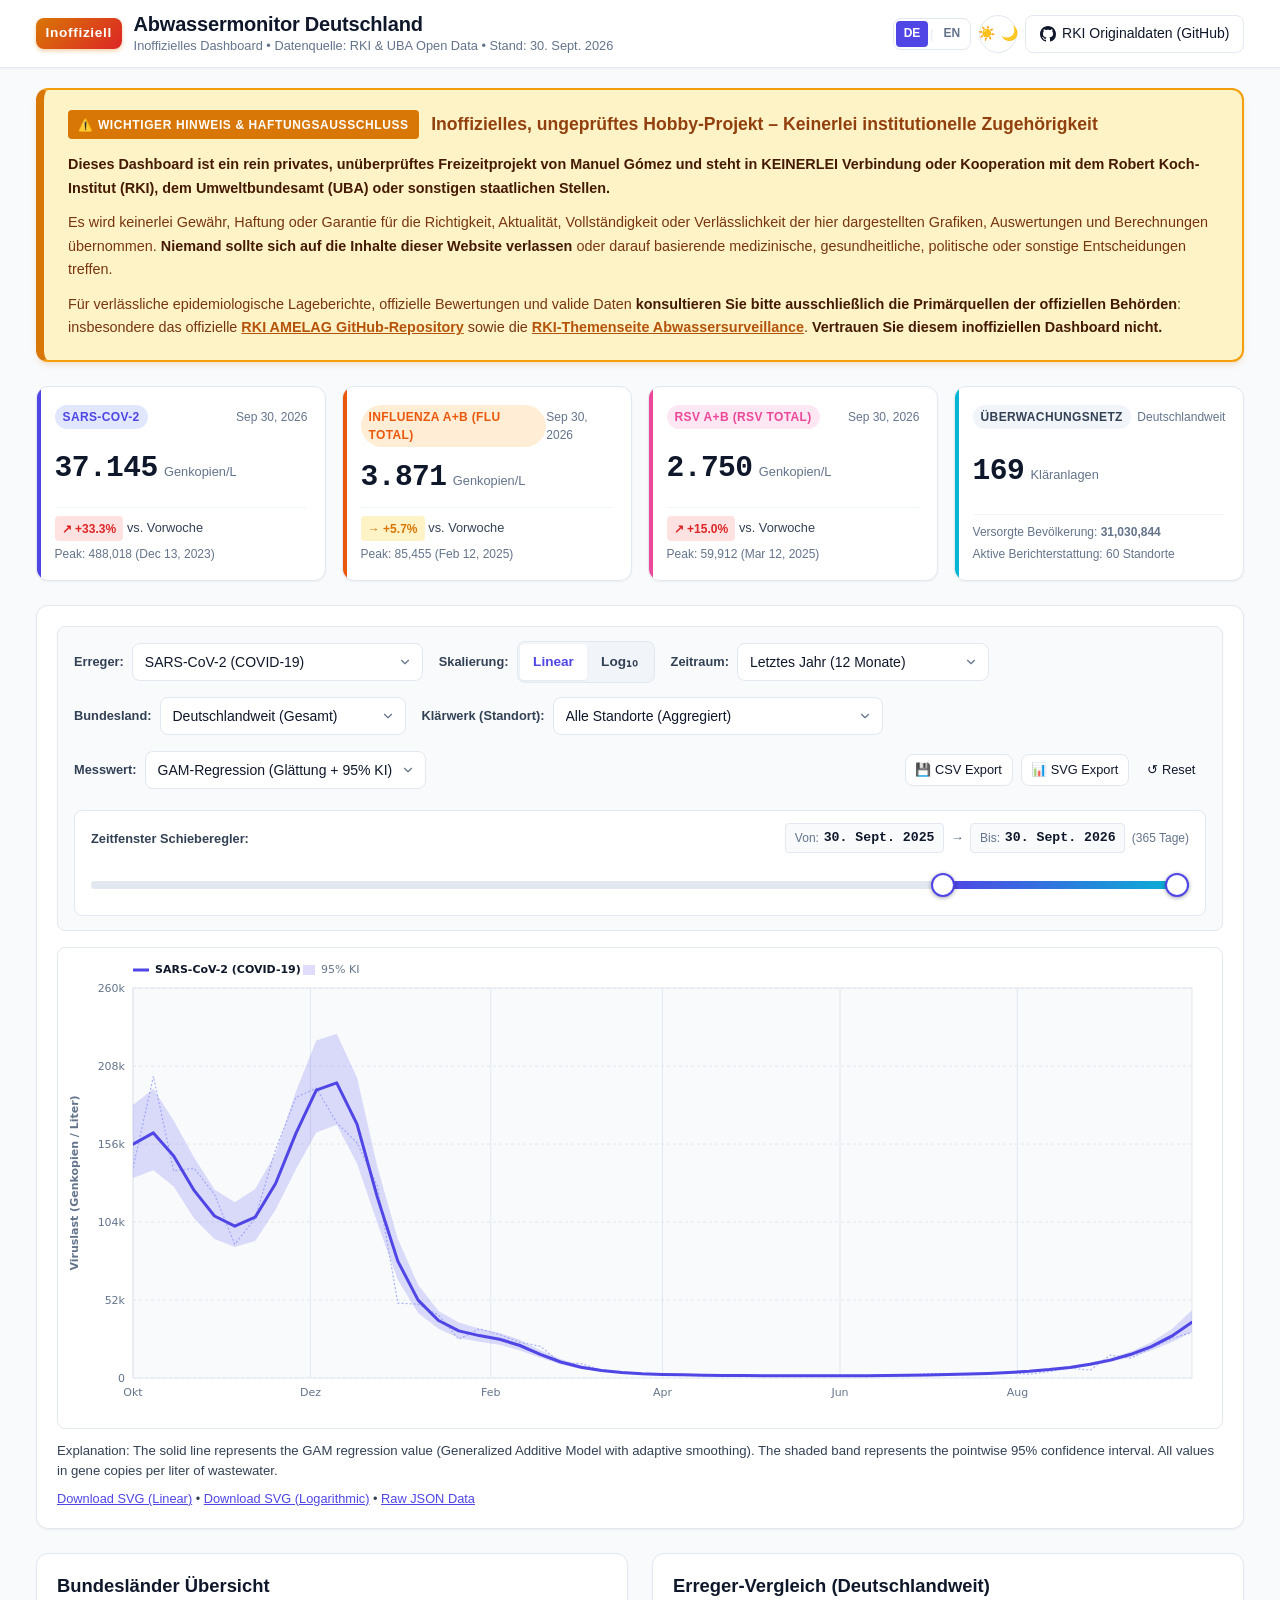
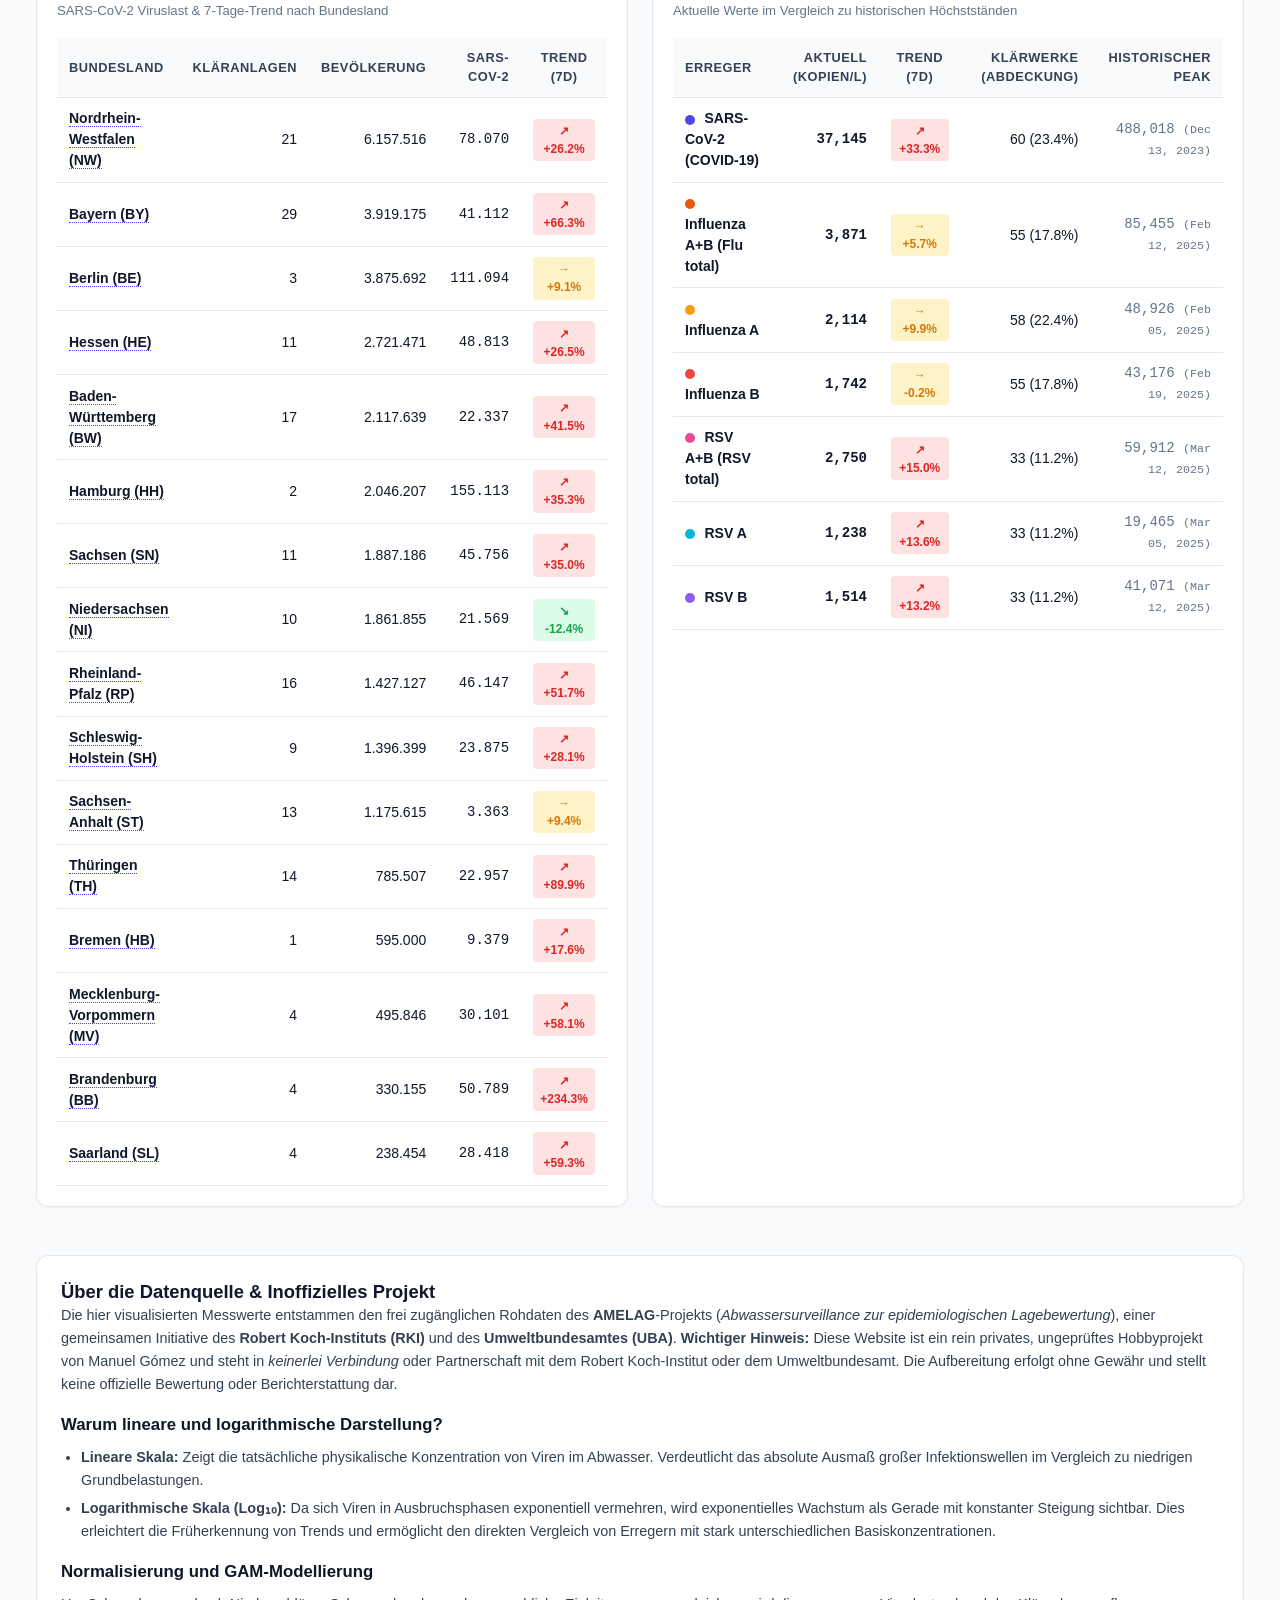
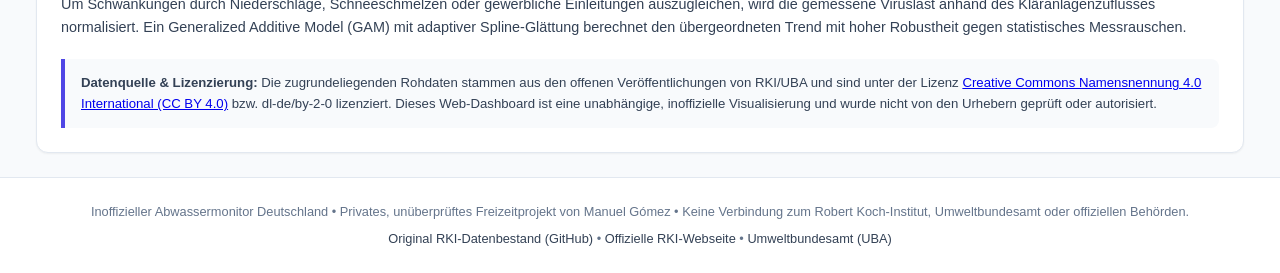
==== en/index.html @ 6dd59900 "Clarify dashboard as unofficial hobby project and add prominent in-dashboard disclaimer" ====
<!DOCTYPE html>
<html lang="en">
<head>
  <meta charset="UTF-8">
  <meta name="viewport" content="width=device-width, initial-scale=1.0">
  <title>Unofficial Wastewater Monitor Germany | Private Open Data Visualization</title>
  <meta name="description" content="Unofficial, purely personal visualization of public AMELAG wastewater open data. No affiliation with the Robert Koch Institute or government agencies.">
  <meta name="keywords" content="Wastewater surveillance, SARS-CoV-2, COVID-19, Flu, Influenza, RSV, viral load, wastewater treatment plant, Germany, Open Data">
  <meta name="author" content="Manuel Gómez (Inoffizielles Privatprojekt)">
  <meta name="theme-color" content="#4f46e5">

  <!-- Open Graph / Social Media Meta Tags -->
  <meta property="og:title" content="Unofficial Wastewater Monitor - Germany">
  <meta property="og:description" content="Unofficial, unverified visualization of viral loads from 169 wastewater treatment plants across Germany based on public RKI/UBA Open Data.">
  <meta property="og:type" content="website">
  <meta property="og:url" content="https://mgomezch.github.io/amelag-dashboard/">
  <meta property="og:image" content="../assets/national_chart_linear.svg">

  <link rel="stylesheet" href="../css/dashboard.css?v=1791807877">
  
  <noscript>
    <style>
      .js-only { display: none !important; }
      .no-js-tabs { display: block; }
      .chart-toggle-input:checked + .chart-container { display: block; }
    </style>
  </noscript>
</head>
<body>
  <a href="#main-content" class="skip-link" data-i18n="skip_link">Skip to main content</a>

  <!-- Header -->
  <header class="app-header" role="banner">
    <div class="container header-container">
      <div class="brand">
        <div class="brand-badge brand-badge-unofficial" data-i18n="brand_badge">Unofficial</div>
        <div>
          <h1 class="brand-title" data-i18n="brand_title">Wastewater Monitor Germany</h1>
          <p class="brand-subtitle"><span data-i18n="brand_sub">Unofficial Dashboard • Data Source: RKI &amp; UBA Open Data • As of:</span> <time id="header-data-date" datetime="2026-09-30">Sep 30, 2026</time></p>
        </div>
      </div>
      <div class="header-actions">
        <div class="lang-switch" role="group" aria-label="Select Language / Sprache auswählen">
          <a href="../index.html" class="lang-btn " data-lang="de" aria-label="Deutsch">DE</a>
          <span class="lang-divider" aria-hidden="true">|</span>
          <a href="../en.html" class="lang-btn active" data-lang="en" aria-label="English">EN</a>
        </div>
        <button id="theme-toggle" class="btn btn-icon js-only" aria-label="Switch Theme" title="Switch Theme">
          <span class="icon-sun">☀️</span><span class="icon-moon">🌙</span>
        </button>
        <a href="https://github.com/robert-koch-institut/Abwassersurveillance_AMELAG" target="_blank" rel="noopener noreferrer" class="btn btn-outline" title="RKI Original Data (GitHub)">
          <svg class="icon-github" viewBox="0 0 16 16" width="16" height="16" fill="currentColor" aria-hidden="true"><path d="M8 0C3.58 0 0 3.58 0 8c0 3.54 2.29 6.53 5.47 7.59.4.07.55-.17.55-.38 0-.19-.01-.82-.01-1.49-2.01.37-2.53-.49-2.69-.94-.09-.23-.48-.94-.82-1.13-.28-.15-.68-.52-.01-.53.63-.01 1.08.58 1.23.82.72 1.21 1.87.87 2.33.66.07-.52.28-.87.51-1.07-1.78-.2-3.64-.89-3.64-3.95 0-.87.31-1.59.82-2.15-.08-.2-.36-1.02.08-2.12 0 0 .67-.21 2.2.82.64-.18 1.32-.27 2-.27.68 0 1.36.09 2 .27 1.53-1.04 2.2-.82 2.2-.82.44 1.1.16 1.92.08 2.12.51.56.82 1.27.82 2.15 0 3.07-1.87 3.75-3.65 3.95.29.25.54.73.54 1.48 0 1.07-.01 1.93-.01 2.2 0 .21.15.46.55.38A8.013 8.013 0 0016 8c0-4.42-3.58-8-8-8z"/></svg>
          <span data-i18n="rki_dataset">RKI Original Data (GitHub)</span>
        </a>
      </div>
    </div>
  </header>

  <!-- Main Container -->
  <main id="main-content" class="container" role="main">
    
    <!-- Unofficial Project Disclaimer Banner -->
    <aside class="disclaimer-banner" role="alert" aria-label="Important Notice and Disclaimer">
      <div class="disclaimer-header">
        <span class="disclaimer-badge" data-i18n="disclaimer_badge">⚠️ IMPORTANT NOTICE &amp; DISCLAIMER</span>
        <h2 class="disclaimer-title" data-i18n="disclaimer_title">Unofficial, Unverified Hobby Project – Not Affiliated with Any Institution</h2>
      </div>
      <div class="disclaimer-body">
        <p data-i18n="disclaimer_p1"><strong>This dashboard is an entirely private, unverified personal project by Manuel Gómez and is in NO WAY affiliated with, endorsed by, or operated by the Robert Koch Institute (RKI), the German Environment Agency (UBA), or any official health authority or institution.</strong></p>
        <p data-i18n="disclaimer_p2">No warranty or guarantee whatsoever is provided regarding the accuracy, timeliness, completeness, or reliability of any visualisations, numbers, or calculations shown here. <strong>Nobody should rely on the contents of this website</strong> for medical, health, public policy, legal, or other decision-making purposes.</p>
        <p data-i18n="disclaimer_p3">For reliable epidemiological information, official assessments, or decision-making, <strong>please consult the original primary sources published by the official authorities</strong>: specifically the official <a href="https://github.com/robert-koch-institut/Abwassersurveillance_AMELAG" target="_blank" rel="noopener noreferrer">RKI AMELAG GitHub repository</a> and the <a href="https://www.rki.de/abwassersurveillance" target="_blank" rel="noopener noreferrer">RKI Wastewater Surveillance page</a>. <strong>Do not rely on or trust this unofficial dashboard.</strong></p>
      </div>
    </aside>

    <!-- KPI Hero Summary Cards -->
    <section class="kpi-grid" aria-label="Wichtigste Kennzahlen / Key Metrics">
      <div class="kpi-card" id="kpi-sars">
        <div class="kpi-header">
          <span class="pathogen-pill pathogen-sars">SARS-CoV-2</span>
          <span class="kpi-date">Sep 30, 2026</span>
        </div>
        <div class="kpi-value-row">
          <span class="kpi-value" id="kpi-sars-val">37,145</span>
          <span class="kpi-unit" data-i18n="kpi_unit">Gene copies/L</span>
        </div>
        <div class="kpi-footer">
          <span class="kpi-trend" id="kpi-sars-trend"><span class="badge badge-rising">↗ +33.3%</span> vs. previous week</span>
          <span class="kpi-sub">Peak: 488,018 (Dec 13, 2023)</span>
        </div>
      </div>

      <div class="kpi-card" id="kpi-flu">
        <div class="kpi-header">
          <span class="pathogen-pill pathogen-flu">Influenza A+B (Flu total)</span>
          <span class="kpi-date">Sep 30, 2026</span>
        </div>
        <div class="kpi-value-row">
          <span class="kpi-value" id="kpi-flu-val">3,871</span>
          <span class="kpi-unit" data-i18n="kpi_unit">Gene copies/L</span>
        </div>
        <div class="kpi-footer">
          <span class="kpi-trend" id="kpi-flu-trend"><span class="badge badge-stable">→ +5.7%</span> vs. previous week</span>
          <span class="kpi-sub">Peak: 85,455 (Feb 12, 2025)</span>
        </div>
      </div>

      <div class="kpi-card" id="kpi-rsv">
        <div class="kpi-header">
          <span class="pathogen-pill pathogen-rsv">RSV A+B (RSV total)</span>
          <span class="kpi-date">Sep 30, 2026</span>
        </div>
        <div class="kpi-value-row">
          <span class="kpi-value" id="kpi-rsv-val">2,750</span>
          <span class="kpi-unit" data-i18n="kpi_unit">Gene copies/L</span>
        </div>
        <div class="kpi-footer">
          <span class="kpi-trend" id="kpi-rsv-trend"><span class="badge badge-rising">↗ +15.0%</span> vs. previous week</span>
          <span class="kpi-sub">Peak: 59,912 (Mar 12, 2025)</span>
        </div>
      </div>

      <div class="kpi-card" id="kpi-coverage">
        <div class="kpi-header">
          <span class="pathogen-pill pathogen-neutral" data-i18n="surveillance_net">Surveillance Network</span>
          <span class="kpi-date" data-i18n="nationwide">Nationwide (Germany)</span>
        </div>
        <div class="kpi-value-row">
          <span class="kpi-value">169</span>
          <span class="kpi-unit" data-i18n="plants">Treatment Plants</span>
        </div>
        <div class="kpi-footer">
          <span class="kpi-sub"><span data-i18n="covered_pop">Covered Population:</span> <strong>31,030,844</strong></span>
          <span class="kpi-sub"><span data-i18n="active_rep">Active Reporting:</span> 60 <span data-i18n="sites">Sites</span></span>
        </div>
      </div>
    </section>

    <!-- Main Chart Section -->
    <section class="card chart-card" aria-label="Hauptgrafik Viruslast / Main Viral Load Chart">
      
      <!-- Interactive Filter Controls (Enhanced via JS) -->
      <div class="chart-controls js-only">
        
        <!-- Row 1: Pathogen & Scale Toggles -->
        <div class="controls-row">
          <div class="control-group">
            <label class="control-label" for="filter-pathogen" data-i18n="filter_pathogen">Pathogen:</label>
            <select id="filter-pathogen" class="select-input" aria-label="Pathogen:">
              <option value="SARS-CoV-2" selected>SARS-CoV-2 (COVID-19)</option>
              <option value="Influenza A+B">Influenza A+B (Flu total)</option>
              <option value="Influenza A">Influenza A</option>
              <option value="Influenza B">Influenza B</option>
              <option value="RSV A+B">RSV A+B (RSV total)</option>
              <option value="RSV A">RSV A</option>
              <option value="RSV B">RSV B</option>
              <option value="COMPARE_ALL">⚡ Multi-Comparison (SARS + Flu + RSV)</option>
            </select>
          </div>

          <div class="control-group">
            <span class="control-label" data-i18n="filter_scale">Scale:</span>
            <div class="btn-group" role="group" aria-label="Scale:">
              <button type="button" id="btn-scale-linear" class="btn btn-toggle active" data-scale="linear" title="Linear scale (absolute viral concentration)" data-i18n="scale_linear">Linear</button>
              <button type="button" id="btn-scale-log" class="btn btn-toggle" data-scale="log" title="Logarithmic scale (exponential growth &amp; dynamics)" data-i18n="scale_log">Log₁₀</button>
            </div>
          </div>

          <div class="control-group">
            <label class="control-label" for="filter-time-preset" data-i18n="filter_time">Time Range:</label>
            <select id="filter-time-preset" class="select-input" aria-label="Time Range:">
              <option value="all">All Data (2022–present)</option>
              <option value="30d">Last 30 Days</option>
              <option value="90d">Last 90 Days (3 Months)</option>
              <option value="6m">Last 6 Months</option>
              <option value="1y" selected>Last 1 Year (12 Months)</option>
              <option value="2y">Last 2 Years</option>
              <option value="custom">Custom (Slider)</option>
            </select>
          </div>
        </div>

        <!-- Row 2: Geographic & Metric Filters -->
        <div class="controls-row">
          <div class="control-group">
            <label class="control-label" for="filter-state" data-i18n="filter_state">Federal State:</label>
            <select id="filter-state" class="select-input" aria-label="Federal State:">
              <option value="ALL" selected>Germany (Nationwide)</option>
              <option value="BW">Baden-Württemberg (BW)</option>
              <option value="BY">Bayern (BY)</option>
              <option value="BE">Berlin (BE)</option>
              <option value="BB">Brandenburg (BB)</option>
              <option value="HB">Bremen (HB)</option>
              <option value="HH">Hamburg (HH)</option>
              <option value="HE">Hessen (HE)</option>
              <option value="MV">Mecklenburg-Vorpommern (MV)</option>
              <option value="NI">Niedersachsen (NI)</option>
              <option value="NW">Nordrhein-Westfalen (NW)</option>
              <option value="RP">Rheinland-Pfalz (RP)</option>
              <option value="SL">Saarland (SL)</option>
              <option value="SN">Sachsen (SN)</option>
              <option value="ST">Sachsen-Anhalt (ST)</option>
              <option value="SH">Schleswig-Holstein (SH)</option>
              <option value="TH">Thüringen (TH)</option>
            </select>
          </div>

          <div class="control-group">
            <label class="control-label" for="filter-site" data-i18n="filter_site">Wastewater Plant (Site):</label>
            <select id="filter-site" class="select-input select-searchable" aria-label="Wastewater Plant (Site):">
              <option value="ALL" selected>All Sites (Aggregated)</option>
            </select>
          </div>

          <div class="control-group">
            <label class="control-label" for="filter-metric" data-i18n="filter_metric">Metric:</label>
            <select id="filter-metric" class="select-input" aria-label="Metric:">
              <option value="pred" selected>GAM Regression (Smoothed + 95% CI)</option>
              <option value="norm">Flow-Normalized Viral Load</option>
              <option value="raw">Measured Viral Load (Raw)</option>
            </select>
          </div>

          <div class="control-group export-group">
            <button id="btn-export-csv" class="btn btn-outline btn-sm" title="💾 Export CSV" data-i18n="export_csv">💾 Export CSV</button>
            <button id="btn-export-svg" class="btn btn-outline btn-sm" title="📊 Export SVG" data-i18n="export_svg">📊 Export SVG</button>
            <button id="btn-reset-filters" class="btn btn-ghost btn-sm" title="↺ Reset" data-i18n="reset_filters">↺ Reset</button>
          </div>
        </div>

        <!-- Row 3: Interactive Dual-Slider Temporal Slicer -->
        <div class="timeline-slicer" id="timeline-slicer-container">
          <div class="slicer-header">
            <div class="slicer-presets">
              <span class="control-label" data-i18n="slider_label">Time Window Slider:</span>
            </div>
            <div class="slicer-labels">
              <span class="slicer-date-badge"><span class="badge-label" data-i18n="slider_from">From:</span> <strong id="slicer-label-start">—</strong></span>
              <span class="slicer-arrow">→</span>
              <span class="slicer-date-badge"><span class="badge-label" data-i18n="slider_to">To:</span> <strong id="slicer-label-end">—</strong></span>
              <span class="slicer-span-text text-muted" id="slicer-span-days"></span>
            </div>
          </div>
          <div class="dual-slider-wrapper">
            <div class="dual-slider-track"></div>
            <div class="dual-slider-highlight" id="slider-highlight"></div>
            <input type="range" id="slider-start" class="range-input" min="0" max="100" value="70" step="1" aria-label="Start date">
            <input type="range" id="slider-end" class="range-input" min="0" max="100" value="100" step="1" aria-label="End date">
          </div>
        </div>

      </div>

      <!-- Live Dynamic Chart Container (Pre-rendered for instant paint & hydrated via JS) -->
      <div id="chart-viewport" class="chart-viewport js-only">
        <div id="chart-svg-container" class="chart-svg-container">
          <svg xmlns="http://www.w3.org/2000/svg" viewBox="0 0 980 480" class="amelag-chart-svg" role="img" aria-label="National Viral Load in Wastewater (Linear Scale (Gene copies / Liter))">
  <title>Wastewater Monitor Germany - Linear Scale (Gene copies / Liter)</title>
  <desc>Time series of SARS-CoV-2, Influenza, and RSV viral load in wastewater (Germany, 2022-03-02 to 2026-09-30).</desc>
  <defs>
    <linearGradient id="ciGrad" x1="0%" y1="0%" x2="0%" y2="100%">
      <stop offset="0%" stop-color="#4f46e5" stop-opacity="0.25" />
      <stop offset="100%" stop-color="#4f46e5" stop-opacity="0.08" />
    </linearGradient>
    <clipPath id="plotClip">
      <rect x="80" y="50" width="860" height="370" />
    </clipPath>
  </defs>
  <rect x="0" y="0" width="980" height="480" fill="var(--card-bg, #ffffff)" rx="8" />
  <rect x="80" y="50" width="860" height="370" fill="var(--plot-bg, #f8fafc)" stroke="var(--border-color, #e2e8f0)" stroke-width="1" />
  <g class="grid-y">
    <line x1="80" y1="420.0" x2="940" y2="420.0" stroke="var(--grid-color, #e2e8f0)" stroke-width="1" stroke-dasharray="3,3" />
    <text x="70" y="424.0" text-anchor="end" font-size="11" fill="var(--text-muted, #64748b)" font-family="system-ui, sans-serif">0</text>
    <line x1="80" y1="346.0" x2="940" y2="346.0" stroke="var(--grid-color, #e2e8f0)" stroke-width="1" stroke-dasharray="3,3" />
    <text x="70" y="350.0" text-anchor="end" font-size="11" fill="var(--text-muted, #64748b)" font-family="system-ui, sans-serif">140k</text>
    <line x1="80" y1="272.0" x2="940" y2="272.0" stroke="var(--grid-color, #e2e8f0)" stroke-width="1" stroke-dasharray="3,3" />
    <text x="70" y="276.0" text-anchor="end" font-size="11" fill="var(--text-muted, #64748b)" font-family="system-ui, sans-serif">280k</text>
    <line x1="80" y1="198.0" x2="940" y2="198.0" stroke="var(--grid-color, #e2e8f0)" stroke-width="1" stroke-dasharray="3,3" />
    <text x="70" y="202.0" text-anchor="end" font-size="11" fill="var(--text-muted, #64748b)" font-family="system-ui, sans-serif">420k</text>
    <line x1="80" y1="124.0" x2="940" y2="124.0" stroke="var(--grid-color, #e2e8f0)" stroke-width="1" stroke-dasharray="3,3" />
    <text x="70" y="128.0" text-anchor="end" font-size="11" fill="var(--text-muted, #64748b)" font-family="system-ui, sans-serif">560k</text>
    <line x1="80" y1="50.0" x2="940" y2="50.0" stroke="var(--grid-color, #e2e8f0)" stroke-width="1" stroke-dasharray="3,3" />
    <text x="70" y="54.0" text-anchor="end" font-size="11" fill="var(--text-muted, #64748b)" font-family="system-ui, sans-serif">700k</text>
  </g>
  <g class="grid-x">
    <line x1="142.2" y1="50" x2="142.2" y2="420" stroke="var(--grid-color, #f1f5f9)" stroke-width="1" />
    <text x="142.2" y="438" text-anchor="middle" font-size="11" font-weight="normal" fill="var(--text-muted, #64748b)" font-family="system-ui, sans-serif">Jul '22</text>
    <line x1="236.8" y1="50" x2="236.8" y2="420" stroke="var(--grid-major, #cbd5e1)" stroke-width="1" />
    <text x="236.8" y="438" text-anchor="middle" font-size="11" font-weight="bold" fill="var(--text-muted, #64748b)" font-family="system-ui, sans-serif">2023</text>
    <line x1="329.8" y1="50" x2="329.8" y2="420" stroke="var(--grid-color, #f1f5f9)" stroke-width="1" />
    <text x="329.8" y="438" text-anchor="middle" font-size="11" font-weight="normal" fill="var(--text-muted, #64748b)" font-family="system-ui, sans-serif">Jul '23</text>
    <line x1="424.4" y1="50" x2="424.4" y2="420" stroke="var(--grid-major, #cbd5e1)" stroke-width="1" />
    <text x="424.4" y="438" text-anchor="middle" font-size="11" font-weight="bold" fill="var(--text-muted, #64748b)" font-family="system-ui, sans-serif">2024</text>
    <line x1="518.0" y1="50" x2="518.0" y2="420" stroke="var(--grid-color, #f1f5f9)" stroke-width="1" />
    <text x="518.0" y="438" text-anchor="middle" font-size="11" font-weight="normal" fill="var(--text-muted, #64748b)" font-family="system-ui, sans-serif">Jul '24</text>
    <line x1="612.6" y1="50" x2="612.6" y2="420" stroke="var(--grid-major, #cbd5e1)" stroke-width="1" />
    <text x="612.6" y="438" text-anchor="middle" font-size="11" font-weight="bold" fill="var(--text-muted, #64748b)" font-family="system-ui, sans-serif">2025</text>
    <line x1="705.6" y1="50" x2="705.6" y2="420" stroke="var(--grid-color, #f1f5f9)" stroke-width="1" />
    <text x="705.6" y="438" text-anchor="middle" font-size="11" font-weight="normal" fill="var(--text-muted, #64748b)" font-family="system-ui, sans-serif">Jul '25</text>
    <line x1="800.2" y1="50" x2="800.2" y2="420" stroke="var(--grid-major, #cbd5e1)" stroke-width="1" />
    <text x="800.2" y="438" text-anchor="middle" font-size="11" font-weight="bold" fill="var(--text-muted, #64748b)" font-family="system-ui, sans-serif">2026</text>
    <line x1="893.2" y1="50" x2="893.2" y2="420" stroke="var(--grid-color, #f1f5f9)" stroke-width="1" />
    <text x="893.2" y="438" text-anchor="middle" font-size="11" font-weight="normal" fill="var(--text-muted, #64748b)" font-family="system-ui, sans-serif">Jul '26</text>
  </g>
  <g clip-path="url(#plotClip)">
    <path d="M 80.0,244.6 L 83.6,211.2 L 87.2,159.1 L 90.8,124.5 L 94.4,119.6 L 98.0,137.1 L 101.6,181.1 L 105.2,225.9 L 108.8,272.3 L 112.4,310.3 L 116.0,334.4 L 119.6,351.0 L 123.2,354.8 L 126.8,343.8 L 130.4,312.6 L 134.0,255.9 L 137.6,209.1 L 141.2,177.9 L 144.8,153.1 L 148.4,148.4 L 152.0,159.2 L 155.6,216.5 L 159.2,277.8 L 162.8,314.1 L 166.4,334.2 L 170.0,341.3 L 173.6,349.8 L 177.2,358.0 L 180.8,353.7 L 184.4,334.8 L 187.9,291.9 L 191.5,240.3 L 195.1,221.6 L 198.7,227.6 L 202.3,266.9 L 205.9,303.8 L 209.5,323.9 L 213.1,331.7 L 216.7,319.6 L 220.3,293.4 L 223.9,256.4 L 227.5,222.9 L 231.1,236.1 L 234.7,272.2 L 238.3,320.6 L 241.9,356.0 L 245.5,365.5 L 249.1,352.7 L 252.7,311.0 L 256.3,254.4 L 259.9,227.5 L 263.5,214.6 L 267.1,216.2 L 270.7,225.7 L 274.3,252.6 L 277.9,298.8 L 281.5,327.9 L 285.1,341.4 L 288.7,344.0 L 292.3,343.5 L 295.9,353.1 L 299.5,363.8 L 303.1,374.2 L 306.7,383.4 L 310.3,389.1 L 313.9,394.6 L 317.5,398.5 L 321.1,401.9 L 324.7,405.2 L 328.3,406.4 L 331.9,405.8 L 335.5,403.5 L 339.1,400.3 L 342.7,398.8 L 346.3,396.5 L 349.9,392.9 L 353.5,386.8 L 357.1,376.9 L 360.7,367.4 L 364.3,356.2 L 367.9,346.2 L 371.5,339.4 L 375.1,329.0 L 378.7,318.7 L 382.3,304.3 L 385.9,287.1 L 389.5,274.4 L 393.1,257.5 L 396.7,247.5 L 400.3,230.9 L 403.8,197.8 L 407.4,156.5 L 411.0,105.6 L 414.6,97.0 L 418.2,140.5 L 421.8,202.6 L 425.4,275.2 L 429.0,319.1 L 432.6,337.5 L 436.2,343.1 L 439.8,347.1 L 443.4,365.1 L 447.0,383.2 L 450.6,394.1 L 454.2,399.7 L 457.8,401.5 L 461.4,402.8 L 465.0,403.8 L 468.6,404.8 L 472.2,406.9 L 475.8,407.6 L 479.4,406.4 L 483.0,403.3 L 486.6,398.9 L 490.2,397.7 L 493.8,397.8 L 497.4,397.8 L 501.0,396.8 L 504.6,392.6 L 508.2,385.7 L 511.8,374.4 L 515.4,360.5 L 519.0,351.3 L 522.6,344.0 L 526.2,343.0 L 529.8,344.7 L 533.4,343.0 L 537.0,340.6 L 540.6,334.7 L 544.2,333.6 L 547.8,338.0 L 551.4,339.4 L 555.0,340.2 L 558.6,334.7 L 562.2,323.0 L 565.8,308.7 L 569.4,291.4 L 573.0,287.5 L 576.6,293.0 L 580.2,302.4 L 583.8,316.6 L 587.4,326.0 L 591.0,334.5 L 594.6,339.3 L 598.2,338.2 L 601.8,336.0 L 605.4,334.5 L 609.0,345.7 L 612.6,364.6 L 616.2,377.9 L 619.7,385.7 L 623.3,389.0 L 626.9,390.8 L 630.5,393.5 L 634.1,395.7 L 637.7,398.5 L 641.3,400.8 L 644.9,402.2 L 648.5,403.5 L 652.1,403.7 L 655.7,403.5 L 659.3,403.3 L 662.9,403.5 L 666.5,405.2 L 670.1,406.4 L 673.7,406.4 L 677.3,405.1 L 680.9,402.5 L 684.5,400.4 L 688.1,398.4 L 691.7,396.9 L 695.3,396.6 L 698.9,396.5 L 702.5,397.7 L 706.1,398.7 L 709.7,398.3 L 713.3,396.6 L 716.9,392.8 L 720.5,388.1 L 724.1,382.7 L 727.7,375.3 L 731.3,368.8 L 734.9,362.0 L 738.5,357.3 L 742.1,355.2 L 745.7,348.9 L 749.3,338.1 L 752.9,323.7 L 756.5,318.1 L 760.1,329.4 L 763.7,342.3 L 767.3,353.5 L 770.9,358.1 L 774.5,353.4 L 778.1,340.8 L 781.7,319.1 L 785.3,301.1 L 788.9,298.7 L 792.5,314.1 L 796.1,345.7 L 799.7,371.0 L 803.3,387.1 L 806.9,396.4 L 810.5,400.4 L 814.1,402.6 L 817.7,404.1 L 821.3,406.5 L 824.9,410.2 L 828.5,413.3 L 832.1,415.5 L 835.6,416.9 L 839.2,417.7 L 842.8,418.2 L 846.4,418.5 L 850.0,418.7 L 853.6,418.8 L 857.2,418.9 L 860.8,419.0 L 864.4,419.1 L 868.0,419.1 L 871.6,419.1 L 875.2,419.1 L 878.8,419.1 L 882.4,419.1 L 886.0,419.0 L 889.6,418.9 L 893.2,418.8 L 896.8,418.6 L 900.4,418.4 L 904.0,418.1 L 907.6,417.8 L 911.2,417.3 L 914.8,416.7 L 918.4,415.8 L 922.0,414.6 L 925.6,412.9 L 929.2,410.6 L 932.8,407.4 L 936.4,402.8 L 940.0,396.1 L 940.0,403.8 L 936.4,407.4 L 932.8,410.3 L 929.2,412.6 L 925.6,414.4 L 922.0,415.7 L 918.4,416.7 L 914.8,417.4 L 911.2,417.9 L 907.6,418.3 L 904.0,418.6 L 900.4,418.8 L 896.8,418.9 L 893.2,419.1 L 889.6,419.2 L 886.0,419.2 L 882.4,419.3 L 878.8,419.3 L 875.2,419.3 L 871.6,419.3 L 868.0,419.3 L 864.4,419.3 L 860.8,419.3 L 857.2,419.2 L 853.6,419.1 L 850.0,419.0 L 846.4,418.9 L 842.8,418.7 L 839.2,418.4 L 835.6,417.8 L 832.1,416.8 L 828.5,415.2 L 824.9,412.9 L 821.3,410.3 L 817.7,408.3 L 814.1,407.2 L 810.5,405.9 L 806.9,402.6 L 803.3,397.1 L 799.7,385.4 L 796.1,365.5 L 792.5,344.4 L 788.9,330.8 L 785.3,333.5 L 781.7,346.4 L 778.1,360.7 L 774.5,371.7 L 770.9,373.8 L 767.3,371.0 L 763.7,363.8 L 760.1,352.5 L 756.5,346.8 L 752.9,349.6 L 749.3,358.9 L 745.7,367.6 L 742.1,370.7 L 738.5,373.8 L 734.9,377.2 L 731.3,381.8 L 727.7,387.5 L 724.1,392.0 L 720.5,396.6 L 716.9,400.2 L 713.3,402.7 L 709.7,404.4 L 706.1,404.4 L 702.5,403.8 L 698.9,403.2 L 695.3,402.6 L 691.7,403.1 L 688.1,403.9 L 684.5,405.2 L 680.9,407.2 L 677.3,408.9 L 673.7,410.2 L 670.1,410.1 L 666.5,409.1 L 662.9,408.2 L 659.3,407.6 L 655.7,407.9 L 652.1,408.1 L 648.5,407.8 L 644.9,407.3 L 641.3,405.9 L 637.7,404.1 L 634.1,402.3 L 630.5,400.3 L 626.9,399.2 L 623.3,398.0 L 619.7,396.6 L 616.2,392.8 L 612.6,382.9 L 609.0,370.6 L 605.4,361.7 L 601.8,360.1 L 598.2,363.1 L 594.6,361.9 L 591.0,358.6 L 587.4,352.8 L 583.8,343.3 L 580.2,335.3 L 576.6,325.8 L 573.0,322.0 L 569.4,327.4 L 565.8,337.3 L 562.2,350.6 L 558.6,358.2 L 555.0,361.7 L 551.4,363.1 L 547.8,359.9 L 544.2,358.7 L 540.6,359.2 L 537.0,361.5 L 533.4,365.3 L 529.8,364.4 L 526.2,364.1 L 522.6,365.6 L 519.0,369.6 L 515.4,378.5 L 511.8,387.3 L 508.2,395.4 L 504.6,400.9 L 501.0,403.1 L 497.4,404.3 L 493.8,404.3 L 490.2,404.3 L 486.6,405.9 L 483.0,408.3 L 479.4,410.7 L 475.8,411.5 L 472.2,410.8 L 468.6,409.9 L 465.0,408.9 L 461.4,408.4 L 457.8,407.6 L 454.2,405.7 L 450.6,402.5 L 447.0,394.6 L 443.4,382.2 L 439.8,371.5 L 436.2,367.2 L 432.6,366.5 L 429.0,354.3 L 425.4,325.0 L 421.8,284.1 L 418.2,236.5 L 414.6,214.0 L 411.0,222.2 L 407.4,248.6 L 403.8,280.1 L 400.3,292.8 L 396.7,300.3 L 393.1,308.4 L 389.5,314.2 L 385.9,326.0 L 382.3,337.1 L 378.7,348.8 L 375.1,358.3 L 371.5,362.6 L 367.9,368.8 L 364.3,375.6 L 360.7,383.3 L 357.1,391.4 L 353.5,396.9 L 349.9,401.4 L 346.3,403.8 L 342.7,404.6 L 339.1,406.2 L 335.5,408.1 L 331.9,410.0 L 328.3,410.6 L 324.7,409.4 L 321.1,407.5 L 317.5,404.9 L 313.9,402.1 L 310.3,399.1 L 306.7,394.1 L 303.1,388.7 L 299.5,381.3 L 295.9,373.2 L 292.3,369.2 L 288.7,367.2 L 285.1,366.6 L 281.5,357.7 L 277.9,334.2 L 274.3,307.6 L 270.7,284.6 L 267.1,277.8 L 263.5,279.8 L 259.9,283.2 L 256.3,309.6 L 252.7,345.5 L 249.1,373.0 L 245.5,383.3 L 241.9,374.2 L 238.3,351.3 L 234.7,316.8 L 231.1,285.7 L 227.5,283.3 L 223.9,301.4 L 220.3,330.1 L 216.7,349.1 L 213.1,355.7 L 209.5,355.8 L 205.9,339.3 L 202.3,312.2 L 198.7,287.7 L 195.1,278.1 L 191.5,300.9 L 187.9,333.1 L 184.4,361.2 L 180.8,376.7 L 177.2,376.7 L 173.6,372.3 L 170.0,366.5 L 166.4,360.3 L 162.8,351.1 L 159.2,322.5 L 155.6,280.5 L 152.0,243.9 L 148.4,229.4 L 144.8,243.8 L 141.2,256.2 L 137.6,279.3 L 134.0,314.8 L 130.4,346.6 L 126.8,369.6 L 123.2,377.4 L 119.6,374.9 L 116.0,365.5 L 112.4,346.2 L 108.8,320.8 L 105.2,289.9 L 101.6,256.6 L 98.0,233.0 L 94.4,215.4 L 90.8,220.9 L 87.2,249.6 L 83.6,292.1 L 80.0,340.9 Z" fill="url(#ciGrad)" />
    <path d="M 80.0,304.5 L 83.6,287.1 L 87.2,144.6 L 90.8,174.9 L 94.4,202.4 L 98.0,152.6 L 101.6,225.9 L 105.2,247.0 L 108.8,320.3 L 112.4,325.3 L 116.0,345.5 L 119.6,355.7 L 123.2,394.1 L 126.8,351.7 L 130.4,313.2 L 134.0,285.3 L 137.6,240.2 L 141.2,241.5 L 144.8,233.1 L 148.4,233.5 L 152.0,231.6 L 155.6,273.5 L 159.2,317.1 L 162.8,351.2 L 166.4,360.6 L 170.0,366.7 L 173.6,368.2 L 177.2,370.3 L 180.8,371.5 L 184.4,341.3 L 187.9,280.8 L 191.5,318.2 L 195.1,270.0 L 198.7,272.6 L 202.3,302.6 L 205.9,345.2 L 209.5,349.9 L 213.1,343.0 L 216.7,337.0 L 220.3,304.7 L 223.9,309.7 L 227.5,257.6 L 231.1,265.2 L 234.7,216.3 L 238.3,326.9 L 241.9,365.6 L 245.5,370.3 L 249.1,356.6 L 252.7,311.4 L 256.3,311.1 L 259.9,279.3 L 263.5,266.5 L 267.1,262.4 L 270.7,213.7 L 274.3,252.3 L 277.9,305.0 L 281.5,349.6 L 285.1,346.6 L 288.7,346.6 L 292.3,351.4 L 295.9,355.2 L 299.5,367.1 L 303.1,379.5 L 306.7,390.1 L 310.3,392.9 L 313.9,401.2 L 317.5,403.4 L 321.1,406.5 L 324.7,407.8 L 328.3,408.8 L 331.9,409.4 L 335.5,403.4 L 339.1,404.4 L 342.7,399.2 L 346.3,393.2 L 349.9,390.8 L 353.5,384.6 L 357.1,383.5 L 360.7,386.5 L 364.3,367.6 L 367.9,351.1 L 371.5,348.0 L 375.1,356.0 L 378.7,353.4 L 382.3,323.1 L 385.9,304.0 L 389.5,283.7 L 393.1,267.5 L 396.7,250.4 L 400.3,185.0 L 403.8,182.4 L 407.4,153.3 L 411.0,111.7 L 414.6,-79.6 L 418.2,86.7 L 421.8,152.4 L 425.4,222.4 L 429.0,331.4 L 432.6,333.6 L 436.2,325.0 L 439.8,336.6 L 443.4,350.8 L 447.0,371.8 L 450.6,389.2 L 454.2,400.3 L 457.8,401.5 L 461.4,400.6 L 465.0,401.7 L 468.6,410.1 L 472.2,402.2 L 475.8,408.0 L 479.4,408.6 L 483.0,404.3 L 486.6,395.9 L 490.2,399.7 L 493.8,402.2 L 497.4,394.8 L 501.0,395.2 L 504.6,394.9 L 508.2,382.4 L 511.8,367.9 L 515.4,365.8 L 519.0,350.0 L 522.6,339.3 L 526.2,350.1 L 529.8,350.4 L 533.4,348.8 L 537.0,351.8 L 540.6,350.2 L 544.2,343.7 L 547.8,349.2 L 551.4,340.3 L 555.0,338.3 L 558.6,348.2 L 562.2,315.5 L 565.8,316.6 L 569.4,286.0 L 573.0,292.2 L 576.6,314.9 L 580.2,328.3 L 583.8,344.8 L 587.4,329.9 L 591.0,316.1 L 594.6,335.0 L 598.2,353.6 L 601.8,341.3 L 605.4,346.0 L 609.0,330.2 L 612.6,369.4 L 616.2,386.4 L 619.7,398.1 L 623.3,383.7 L 626.9,385.7 L 630.5,399.4 L 634.1,396.5 L 637.7,400.1 L 641.3,402.5 L 644.9,406.7 L 648.5,405.9 L 652.1,406.3 L 655.7,406.7 L 659.3,407.0 L 662.9,405.7 L 666.5,406.4 L 670.1,406.1 L 673.7,411.8 L 677.3,409.9 L 680.9,404.0 L 684.5,402.2 L 688.1,398.0 L 691.7,401.1 L 695.3,402.0 L 698.9,399.5 L 702.5,396.5 L 706.1,405.6 L 709.7,401.5 L 713.3,395.0 L 716.9,389.5 L 720.5,391.6 L 724.1,381.3 L 727.7,390.0 L 731.3,386.9 L 734.9,371.8 L 738.5,366.4 L 742.1,366.5 L 745.7,355.5 L 749.3,350.0 L 752.9,346.0 L 756.5,313.8 L 760.1,347.1 L 763.7,346.1 L 767.3,355.3 L 770.9,372.8 L 774.5,363.7 L 778.1,339.5 L 781.7,321.1 L 785.3,317.9 L 788.9,330.0 L 792.5,337.1 L 796.1,352.3 L 799.7,393.6 L 803.3,394.0 L 806.9,397.8 L 810.5,406.4 L 814.1,402.7 L 817.7,404.7 L 821.3,407.4 L 824.9,408.8 L 828.5,414.6 L 832.1,414.9 L 835.6,417.1 L 839.2,418.3 L 842.8,418.5 L 846.4,418.4 L 850.0,419.0 L 853.6,418.9 L 857.2,419.1 L 860.8,419.1 L 864.4,419.1 L 868.0,419.2 L 871.6,418.9 L 875.2,419.4 L 878.8,419.2 L 882.4,419.3 L 886.0,419.0 L 889.6,419.3 L 893.2,418.4 L 896.8,418.5 L 900.4,418.9 L 904.0,418.4 L 907.6,418.2 L 911.2,418.7 L 914.8,417.7 L 918.4,416.5 L 922.0,417.3 L 925.6,411.9 L 929.2,413.0 L 932.8,409.5 L 936.4,406.1 L 940.0,403.9" fill="none" stroke="#93c5fd" stroke-width="1" stroke-dasharray="2,2" opacity="0.75" />
    <path d="M 407.4,418.6 L 411.0,418.1 L 414.6,416.0 L 418.2,413.8 L 425.4,414.1 L 429.0,413.1 L 432.6,410.1 L 436.2,405.6 L 439.8,401.6 L 443.4,401.4 L 447.0,406.3 L 450.6,411.9 L 454.2,415.0 L 457.8,416.1 L 461.4,416.3 L 465.0,416.5 L 468.6,417.0 L 472.2,417.5 L 475.8,417.7 L 479.4,417.8 L 483.0,417.9 L 486.6,418.1 L 490.2,418.3 L 493.8,418.3 L 497.4,418.3 L 501.0,418.3 L 504.6,418.3 L 508.2,418.4 L 511.8,418.4 L 515.4,418.4 L 519.0,418.3 L 522.6,418.3 L 526.2,418.3 L 529.8,418.3 L 533.4,418.3 L 537.0,418.3 L 540.6,418.3 L 544.2,418.3 L 547.8,418.3 L 551.4,418.3 L 555.0,418.3 L 558.6,418.3 L 562.2,418.3 L 565.8,418.4 L 569.4,418.4 L 573.0,418.4 L 576.6,418.4 L 580.2,418.3 L 583.8,418.2 L 587.4,418.1 L 591.0,418.0 L 594.6,418.0 L 598.2,417.7 L 601.8,416.9 L 605.4,415.6 L 609.0,413.6 L 612.6,410.8 L 616.2,406.6 L 619.7,400.0 L 623.3,390.9 L 626.9,381.6 L 630.5,375.9 L 634.1,374.8 L 637.7,377.7 L 641.3,383.9 L 644.9,392.7 L 648.5,402.0 L 652.1,408.9 L 655.7,412.9 L 659.3,415.1 L 662.9,416.3 L 666.5,417.2 L 670.1,417.7 L 673.7,418.0 L 677.3,418.0 L 680.9,417.9 L 684.5,417.9 L 688.1,418.0 L 691.7,418.0 L 695.3,418.1 L 698.9,418.0 L 702.5,418.0 L 706.1,418.1 L 709.7,418.1 L 713.3,418.2 L 716.9,418.2 L 720.5,418.2 L 724.1,418.2 L 727.7,418.2 L 731.3,418.2 L 734.9,418.2 L 738.5,418.2 L 742.1,418.2 L 745.7,418.3 L 749.3,418.2 L 752.9,418.1 L 756.5,418.0 L 760.1,417.8 L 763.7,417.8 L 767.3,417.8 L 770.9,417.8 L 774.5,417.7 L 778.1,417.4 L 781.7,416.5 L 785.3,414.7 L 788.9,412.0 L 792.5,408.6 L 796.1,405.7 L 799.7,404.6 L 803.3,405.1 L 806.9,405.2 L 810.5,403.6 L 814.1,401.4 L 817.7,401.5 L 821.3,405.2 L 824.9,409.9 L 828.5,413.8 L 832.1,416.2 L 835.6,417.4 L 839.2,417.8 L 842.8,417.9 L 846.4,418.0 L 850.0,418.1 L 853.6,418.2 L 857.2,418.2 L 860.8,418.2 L 864.4,418.2 L 868.0,418.2 L 871.6,418.2 L 875.2,418.3 L 878.8,418.3 L 882.4,418.3 L 886.0,418.3 L 889.6,418.3 L 893.2,418.2 L 896.8,418.2 L 900.4,418.2 L 904.0,418.2 L 907.6,418.2 L 911.2,418.2 L 914.8,418.2 L 918.4,418.2 L 922.0,418.2 L 925.6,418.2 L 929.2,418.2 L 932.8,418.1 L 936.4,418.1 L 940.0,418.0" fill="none" stroke="#ea580c" stroke-width="2" opacity="0.9" />
    <path d="M 565.8,418.5 L 569.4,418.5 L 573.0,418.5 L 576.6,418.5 L 580.2,418.5 L 583.8,418.5 L 587.4,418.4 L 591.0,418.3 L 594.6,418.1 L 598.2,417.8 L 601.8,417.4 L 605.4,416.8 L 619.7,411.0 L 623.3,408.4 L 626.9,405.3 L 630.5,401.7 L 634.1,397.9 L 637.7,394.1 L 641.3,390.8 L 644.9,388.7 L 648.5,388.3 L 652.1,390.0 L 655.7,393.4 L 659.3,398.0 L 662.9,402.8 L 666.5,407.1 L 670.1,410.7 L 673.7,413.3 L 677.3,415.1 L 680.9,416.3 L 684.5,417.2 L 688.1,417.7 L 691.7,418.0 L 695.3,418.3 L 698.9,418.4 L 702.5,418.5 L 706.1,418.6 L 709.7,418.6 L 713.3,418.7 L 716.9,418.7 L 720.5,418.7 L 724.1,418.7 L 727.7,418.7 L 731.3,418.7 L 734.9,418.7 L 738.5,418.7 L 742.1,418.7 L 745.7,418.6 L 749.3,418.6 L 752.9,418.6 L 756.5,418.5 L 760.1,418.4 L 763.7,418.3 L 767.3,418.1 L 770.9,418.0 L 774.5,417.8 L 778.1,417.5 L 781.7,417.2 L 785.3,416.9 L 788.9,416.5 L 792.5,415.9 L 796.1,415.2 L 799.7,414.2 L 803.3,412.8 L 806.9,411.1 L 810.5,408.9 L 814.1,406.4 L 817.7,403.7 L 821.3,401.1 L 824.9,399.0 L 828.5,397.8 L 832.1,397.7 L 835.6,398.7 L 839.2,400.5 L 842.8,402.9 L 846.4,405.5 L 850.0,408.2 L 853.6,410.6 L 857.2,412.7 L 860.8,414.4 L 864.4,415.6 L 868.0,416.6 L 871.6,417.3 L 875.2,417.8 L 878.8,418.1 L 882.4,418.4 L 886.0,418.5 L 889.6,418.7 L 893.2,418.7 L 940.0,418.5" fill="none" stroke="#ec4899" stroke-width="2" opacity="0.9" />
    <path d="M 80.0,302.2 L 83.6,256.5 L 87.2,209.1 L 90.8,177.4 L 94.4,172.1 L 98.0,190.0 L 101.6,222.5 L 105.2,261.1 L 108.8,298.9 L 112.4,330.0 L 116.0,351.7 L 119.6,364.2 L 123.2,367.3 L 126.8,358.0 L 130.4,331.2 L 134.0,288.6 L 137.6,247.7 L 141.2,220.8 L 144.8,203.1 L 148.4,192.5 L 152.0,205.7 L 155.6,251.5 L 159.2,302.3 L 162.8,334.6 L 166.4,348.4 L 170.0,355.1 L 173.6,362.1 L 177.2,368.2 L 180.8,366.4 L 184.4,349.3 L 187.9,314.5 L 191.5,273.7 L 195.1,252.2 L 198.7,260.5 L 202.3,291.6 L 205.9,323.2 L 209.5,341.5 L 213.1,344.7 L 216.7,335.7 L 220.3,313.3 L 223.9,280.7 L 227.5,255.9 L 231.1,262.8 L 234.7,296.5 L 238.3,337.3 L 241.9,365.8 L 245.5,375.3 L 249.1,363.8 L 252.7,329.9 L 256.3,284.8 L 259.9,257.7 L 263.5,250.3 L 267.1,249.7 L 270.7,257.8 L 274.3,282.8 L 277.9,318.1 L 281.5,344.3 L 285.1,355.2 L 288.7,356.7 L 292.3,357.6 L 295.9,364.0 L 299.5,373.4 L 303.1,382.2 L 306.7,389.2 L 310.3,394.6 L 313.9,398.7 L 317.5,402.0 L 321.1,405.0 L 324.7,407.5 L 328.3,408.7 L 331.9,408.1 L 335.5,406.0 L 339.1,403.5 L 342.7,402.0 L 346.3,400.5 L 349.9,397.5 L 353.5,392.3 L 357.1,384.9 L 360.7,376.0 L 364.3,366.7 L 367.9,358.5 L 371.5,352.0 L 375.1,345.0 L 378.7,335.1 L 382.3,322.1 L 385.9,308.3 L 389.5,295.9 L 393.1,285.4 L 396.7,276.3 L 400.3,264.9 L 403.8,243.7 L 407.4,207.5 L 411.0,170.6 L 414.6,162.0 L 418.2,193.5 L 421.8,248.1 L 425.4,302.7 L 429.0,338.6 L 432.6,353.6 L 436.2,356.3 L 439.8,360.5 L 443.4,374.5 L 447.0,389.4 L 450.6,398.7 L 454.2,403.0 L 457.8,404.9 L 461.4,405.9 L 465.0,406.6 L 468.6,407.6 L 472.2,409.0 L 475.8,409.7 L 479.4,408.7 L 483.0,406.0 L 486.6,402.8 L 490.2,401.3 L 493.8,401.3 L 497.4,401.4 L 501.0,400.2 L 504.6,397.1 L 508.2,391.0 L 511.8,381.4 L 515.4,370.3 L 519.0,361.1 L 522.6,355.7 L 526.2,354.4 L 529.8,355.3 L 533.4,355.1 L 537.0,351.9 L 540.6,348.0 L 544.2,347.2 L 547.8,349.8 L 551.4,352.3 L 555.0,351.8 L 558.6,347.4 L 562.2,338.0 L 565.8,324.1 L 569.4,310.8 L 573.0,306.0 L 576.6,310.6 L 580.2,320.2 L 583.8,330.9 L 587.4,340.5 L 591.0,347.6 L 594.6,351.5 L 598.2,351.8 L 601.8,349.0 L 605.4,349.4 L 609.0,359.4 L 612.6,374.7 L 616.2,386.1 L 619.7,391.6 L 623.3,393.9 L 626.9,395.3 L 630.5,397.1 L 634.1,399.2 L 637.7,401.5 L 641.3,403.5 L 644.9,405.0 L 648.5,405.8 L 652.1,406.0 L 655.7,405.9 L 659.3,405.6 L 662.9,406.0 L 666.5,407.3 L 670.1,408.4 L 673.7,408.4 L 677.3,407.1 L 680.9,405.0 L 684.5,403.0 L 688.1,401.3 L 691.7,400.3 L 695.3,399.9 L 698.9,400.1 L 702.5,401.0 L 706.1,401.8 L 709.7,401.6 L 713.3,399.9 L 716.9,396.8 L 720.5,392.7 L 724.1,387.6 L 727.7,381.9 L 731.3,375.8 L 734.9,370.1 L 738.5,366.2 L 742.1,363.5 L 745.7,358.9 L 749.3,349.2 L 752.9,337.7 L 756.5,333.6 L 760.1,341.8 L 763.7,353.9 L 767.3,362.9 L 770.9,366.5 L 774.5,363.3 L 778.1,351.5 L 781.7,333.8 L 785.3,318.6 L 788.9,316.0 L 792.5,330.5 L 796.1,356.3 L 799.7,378.8 L 803.3,392.5 L 806.9,399.7 L 810.5,403.4 L 814.1,405.1 L 817.7,406.3 L 821.3,408.6 L 824.9,411.7 L 828.5,414.4 L 832.1,416.2 L 835.6,417.4 L 839.2,418.1 L 842.8,418.5 L 846.4,418.7 L 850.0,418.9 L 853.6,419.0 L 857.2,419.1 L 860.8,419.1 L 864.4,419.2 L 868.0,419.2 L 871.6,419.2 L 875.2,419.2 L 878.8,419.2 L 882.4,419.2 L 886.0,419.1 L 889.6,419.0 L 893.2,418.9 L 896.8,418.8 L 900.4,418.6 L 904.0,418.4 L 907.6,418.1 L 911.2,417.6 L 914.8,417.1 L 918.4,416.3 L 922.0,415.2 L 925.6,413.7 L 929.2,411.7 L 932.8,408.9 L 936.4,405.3 L 940.0,400.4" fill="none" stroke="#4f46e5" stroke-width="3" />
  </g>
  <text x="80" y="28" font-size="14" font-weight="700" fill="var(--text-color, #0f172a)" font-family="system-ui, sans-serif">National Viral Load in Wastewater (Linear Scale (Gene copies / Liter))</text>
  <text x="80" y="44" font-size="11" fill="var(--text-muted, #64748b)" font-family="system-ui, sans-serif">GAM-Modeled Trends &amp; 95% Confidence Interval • Data Source: RKI/UBA AMELAG Open Data</text>
  <g transform="translate(520, 36)" font-family="system-ui, sans-serif" font-size="11">
    <line x1="0" y1="0" x2="16" y2="0" stroke="#4f46e5" stroke-width="3" />
    <text x="22" y="3" fill="var(--text-color, #1e293b)" font-weight="600">SARS-CoV-2</text>
    <line x1="110" y1="0" x2="126" y2="0" stroke="#ea580c" stroke-width="2" />
    <text x="132" y="3" fill="var(--text-color, #1e293b)">Influenza (Flu A+B)</text>
    <line x1="240" y1="0" x2="256" y2="0" stroke="#ec4899" stroke-width="2" />
    <text x="262" y="3" fill="var(--text-color, #1e293b)">RSV (A+B)</text>
    <rect x="340" y="-5" width="12" height="10" fill="#4f46e5" fill-opacity="0.25" />
    <text x="358" y="3" fill="var(--text-muted, #64748b)">95% CI</text>
  </g>
  <text transform="rotate(-90)" x="-235.0" y="20" text-anchor="middle" font-size="11" font-weight="500" fill="var(--text-muted, #64748b)" font-family="system-ui, sans-serif">Gene copies / Liter (Linear Scale (Gene copies / Liter))</text>
</svg>
        </div>
        <!-- Tooltip overlay -->
        <div id="chart-tooltip" class="chart-tooltip" role="tooltip" aria-hidden="true"></div>
      </div>

      <!-- NO-JAVASCRIPT FALLBACK VIEW: Fully Pre-rendered Visualizations -->
      <noscript>
        <div class="no-js-banner alert alert-info">
          <strong>Note: You are viewing the static accessible version of the dashboard (without JavaScript). All nationwide data, charts, and tables are fully loaded and readable.</strong>
        </div>
        
        <div class="no-js-tabs">
          <details open class="chart-details">
            <summary class="chart-summary"><strong>📊 Linear Scale (Gene copies / Liter)</strong></summary>
            <div class="static-svg-wrapper">
              <svg xmlns="http://www.w3.org/2000/svg" viewBox="0 0 980 480" class="amelag-chart-svg" role="img" aria-label="National Viral Load in Wastewater (Linear Scale (Gene copies / Liter))">
  <title>Wastewater Monitor Germany - Linear Scale (Gene copies / Liter)</title>
  <desc>Time series of SARS-CoV-2, Influenza, and RSV viral load in wastewater (Germany, 2022-03-02 to 2026-09-30).</desc>
  <defs>
    <linearGradient id="ciGrad" x1="0%" y1="0%" x2="0%" y2="100%">
      <stop offset="0%" stop-color="#4f46e5" stop-opacity="0.25" />
      <stop offset="100%" stop-color="#4f46e5" stop-opacity="0.08" />
    </linearGradient>
    <clipPath id="plotClip">
      <rect x="80" y="50" width="860" height="370" />
    </clipPath>
  </defs>
  <rect x="0" y="0" width="980" height="480" fill="var(--card-bg, #ffffff)" rx="8" />
  <rect x="80" y="50" width="860" height="370" fill="var(--plot-bg, #f8fafc)" stroke="var(--border-color, #e2e8f0)" stroke-width="1" />
  <g class="grid-y">
    <line x1="80" y1="420.0" x2="940" y2="420.0" stroke="var(--grid-color, #e2e8f0)" stroke-width="1" stroke-dasharray="3,3" />
    <text x="70" y="424.0" text-anchor="end" font-size="11" fill="var(--text-muted, #64748b)" font-family="system-ui, sans-serif">0</text>
    <line x1="80" y1="346.0" x2="940" y2="346.0" stroke="var(--grid-color, #e2e8f0)" stroke-width="1" stroke-dasharray="3,3" />
    <text x="70" y="350.0" text-anchor="end" font-size="11" fill="var(--text-muted, #64748b)" font-family="system-ui, sans-serif">140k</text>
    <line x1="80" y1="272.0" x2="940" y2="272.0" stroke="var(--grid-color, #e2e8f0)" stroke-width="1" stroke-dasharray="3,3" />
    <text x="70" y="276.0" text-anchor="end" font-size="11" fill="var(--text-muted, #64748b)" font-family="system-ui, sans-serif">280k</text>
    <line x1="80" y1="198.0" x2="940" y2="198.0" stroke="var(--grid-color, #e2e8f0)" stroke-width="1" stroke-dasharray="3,3" />
    <text x="70" y="202.0" text-anchor="end" font-size="11" fill="var(--text-muted, #64748b)" font-family="system-ui, sans-serif">420k</text>
    <line x1="80" y1="124.0" x2="940" y2="124.0" stroke="var(--grid-color, #e2e8f0)" stroke-width="1" stroke-dasharray="3,3" />
    <text x="70" y="128.0" text-anchor="end" font-size="11" fill="var(--text-muted, #64748b)" font-family="system-ui, sans-serif">560k</text>
    <line x1="80" y1="50.0" x2="940" y2="50.0" stroke="var(--grid-color, #e2e8f0)" stroke-width="1" stroke-dasharray="3,3" />
    <text x="70" y="54.0" text-anchor="end" font-size="11" fill="var(--text-muted, #64748b)" font-family="system-ui, sans-serif">700k</text>
  </g>
  <g class="grid-x">
    <line x1="142.2" y1="50" x2="142.2" y2="420" stroke="var(--grid-color, #f1f5f9)" stroke-width="1" />
    <text x="142.2" y="438" text-anchor="middle" font-size="11" font-weight="normal" fill="var(--text-muted, #64748b)" font-family="system-ui, sans-serif">Jul '22</text>
    <line x1="236.8" y1="50" x2="236.8" y2="420" stroke="var(--grid-major, #cbd5e1)" stroke-width="1" />
    <text x="236.8" y="438" text-anchor="middle" font-size="11" font-weight="bold" fill="var(--text-muted, #64748b)" font-family="system-ui, sans-serif">2023</text>
    <line x1="329.8" y1="50" x2="329.8" y2="420" stroke="var(--grid-color, #f1f5f9)" stroke-width="1" />
    <text x="329.8" y="438" text-anchor="middle" font-size="11" font-weight="normal" fill="var(--text-muted, #64748b)" font-family="system-ui, sans-serif">Jul '23</text>
    <line x1="424.4" y1="50" x2="424.4" y2="420" stroke="var(--grid-major, #cbd5e1)" stroke-width="1" />
    <text x="424.4" y="438" text-anchor="middle" font-size="11" font-weight="bold" fill="var(--text-muted, #64748b)" font-family="system-ui, sans-serif">2024</text>
    <line x1="518.0" y1="50" x2="518.0" y2="420" stroke="var(--grid-color, #f1f5f9)" stroke-width="1" />
    <text x="518.0" y="438" text-anchor="middle" font-size="11" font-weight="normal" fill="var(--text-muted, #64748b)" font-family="system-ui, sans-serif">Jul '24</text>
    <line x1="612.6" y1="50" x2="612.6" y2="420" stroke="var(--grid-major, #cbd5e1)" stroke-width="1" />
    <text x="612.6" y="438" text-anchor="middle" font-size="11" font-weight="bold" fill="var(--text-muted, #64748b)" font-family="system-ui, sans-serif">2025</text>
    <line x1="705.6" y1="50" x2="705.6" y2="420" stroke="var(--grid-color, #f1f5f9)" stroke-width="1" />
    <text x="705.6" y="438" text-anchor="middle" font-size="11" font-weight="normal" fill="var(--text-muted, #64748b)" font-family="system-ui, sans-serif">Jul '25</text>
    <line x1="800.2" y1="50" x2="800.2" y2="420" stroke="var(--grid-major, #cbd5e1)" stroke-width="1" />
    <text x="800.2" y="438" text-anchor="middle" font-size="11" font-weight="bold" fill="var(--text-muted, #64748b)" font-family="system-ui, sans-serif">2026</text>
    <line x1="893.2" y1="50" x2="893.2" y2="420" stroke="var(--grid-color, #f1f5f9)" stroke-width="1" />
    <text x="893.2" y="438" text-anchor="middle" font-size="11" font-weight="normal" fill="var(--text-muted, #64748b)" font-family="system-ui, sans-serif">Jul '26</text>
  </g>
  <g clip-path="url(#plotClip)">
    <path d="M 80.0,244.6 L 83.6,211.2 L 87.2,159.1 L 90.8,124.5 L 94.4,119.6 L 98.0,137.1 L 101.6,181.1 L 105.2,225.9 L 108.8,272.3 L 112.4,310.3 L 116.0,334.4 L 119.6,351.0 L 123.2,354.8 L 126.8,343.8 L 130.4,312.6 L 134.0,255.9 L 137.6,209.1 L 141.2,177.9 L 144.8,153.1 L 148.4,148.4 L 152.0,159.2 L 155.6,216.5 L 159.2,277.8 L 162.8,314.1 L 166.4,334.2 L 170.0,341.3 L 173.6,349.8 L 177.2,358.0 L 180.8,353.7 L 184.4,334.8 L 187.9,291.9 L 191.5,240.3 L 195.1,221.6 L 198.7,227.6 L 202.3,266.9 L 205.9,303.8 L 209.5,323.9 L 213.1,331.7 L 216.7,319.6 L 220.3,293.4 L 223.9,256.4 L 227.5,222.9 L 231.1,236.1 L 234.7,272.2 L 238.3,320.6 L 241.9,356.0 L 245.5,365.5 L 249.1,352.7 L 252.7,311.0 L 256.3,254.4 L 259.9,227.5 L 263.5,214.6 L 267.1,216.2 L 270.7,225.7 L 274.3,252.6 L 277.9,298.8 L 281.5,327.9 L 285.1,341.4 L 288.7,344.0 L 292.3,343.5 L 295.9,353.1 L 299.5,363.8 L 303.1,374.2 L 306.7,383.4 L 310.3,389.1 L 313.9,394.6 L 317.5,398.5 L 321.1,401.9 L 324.7,405.2 L 328.3,406.4 L 331.9,405.8 L 335.5,403.5 L 339.1,400.3 L 342.7,398.8 L 346.3,396.5 L 349.9,392.9 L 353.5,386.8 L 357.1,376.9 L 360.7,367.4 L 364.3,356.2 L 367.9,346.2 L 371.5,339.4 L 375.1,329.0 L 378.7,318.7 L 382.3,304.3 L 385.9,287.1 L 389.5,274.4 L 393.1,257.5 L 396.7,247.5 L 400.3,230.9 L 403.8,197.8 L 407.4,156.5 L 411.0,105.6 L 414.6,97.0 L 418.2,140.5 L 421.8,202.6 L 425.4,275.2 L 429.0,319.1 L 432.6,337.5 L 436.2,343.1 L 439.8,347.1 L 443.4,365.1 L 447.0,383.2 L 450.6,394.1 L 454.2,399.7 L 457.8,401.5 L 461.4,402.8 L 465.0,403.8 L 468.6,404.8 L 472.2,406.9 L 475.8,407.6 L 479.4,406.4 L 483.0,403.3 L 486.6,398.9 L 490.2,397.7 L 493.8,397.8 L 497.4,397.8 L 501.0,396.8 L 504.6,392.6 L 508.2,385.7 L 511.8,374.4 L 515.4,360.5 L 519.0,351.3 L 522.6,344.0 L 526.2,343.0 L 529.8,344.7 L 533.4,343.0 L 537.0,340.6 L 540.6,334.7 L 544.2,333.6 L 547.8,338.0 L 551.4,339.4 L 555.0,340.2 L 558.6,334.7 L 562.2,323.0 L 565.8,308.7 L 569.4,291.4 L 573.0,287.5 L 576.6,293.0 L 580.2,302.4 L 583.8,316.6 L 587.4,326.0 L 591.0,334.5 L 594.6,339.3 L 598.2,338.2 L 601.8,336.0 L 605.4,334.5 L 609.0,345.7 L 612.6,364.6 L 616.2,377.9 L 619.7,385.7 L 623.3,389.0 L 626.9,390.8 L 630.5,393.5 L 634.1,395.7 L 637.7,398.5 L 641.3,400.8 L 644.9,402.2 L 648.5,403.5 L 652.1,403.7 L 655.7,403.5 L 659.3,403.3 L 662.9,403.5 L 666.5,405.2 L 670.1,406.4 L 673.7,406.4 L 677.3,405.1 L 680.9,402.5 L 684.5,400.4 L 688.1,398.4 L 691.7,396.9 L 695.3,396.6 L 698.9,396.5 L 702.5,397.7 L 706.1,398.7 L 709.7,398.3 L 713.3,396.6 L 716.9,392.8 L 720.5,388.1 L 724.1,382.7 L 727.7,375.3 L 731.3,368.8 L 734.9,362.0 L 738.5,357.3 L 742.1,355.2 L 745.7,348.9 L 749.3,338.1 L 752.9,323.7 L 756.5,318.1 L 760.1,329.4 L 763.7,342.3 L 767.3,353.5 L 770.9,358.1 L 774.5,353.4 L 778.1,340.8 L 781.7,319.1 L 785.3,301.1 L 788.9,298.7 L 792.5,314.1 L 796.1,345.7 L 799.7,371.0 L 803.3,387.1 L 806.9,396.4 L 810.5,400.4 L 814.1,402.6 L 817.7,404.1 L 821.3,406.5 L 824.9,410.2 L 828.5,413.3 L 832.1,415.5 L 835.6,416.9 L 839.2,417.7 L 842.8,418.2 L 846.4,418.5 L 850.0,418.7 L 853.6,418.8 L 857.2,418.9 L 860.8,419.0 L 864.4,419.1 L 868.0,419.1 L 871.6,419.1 L 875.2,419.1 L 878.8,419.1 L 882.4,419.1 L 886.0,419.0 L 889.6,418.9 L 893.2,418.8 L 896.8,418.6 L 900.4,418.4 L 904.0,418.1 L 907.6,417.8 L 911.2,417.3 L 914.8,416.7 L 918.4,415.8 L 922.0,414.6 L 925.6,412.9 L 929.2,410.6 L 932.8,407.4 L 936.4,402.8 L 940.0,396.1 L 940.0,403.8 L 936.4,407.4 L 932.8,410.3 L 929.2,412.6 L 925.6,414.4 L 922.0,415.7 L 918.4,416.7 L 914.8,417.4 L 911.2,417.9 L 907.6,418.3 L 904.0,418.6 L 900.4,418.8 L 896.8,418.9 L 893.2,419.1 L 889.6,419.2 L 886.0,419.2 L 882.4,419.3 L 878.8,419.3 L 875.2,419.3 L 871.6,419.3 L 868.0,419.3 L 864.4,419.3 L 860.8,419.3 L 857.2,419.2 L 853.6,419.1 L 850.0,419.0 L 846.4,418.9 L 842.8,418.7 L 839.2,418.4 L 835.6,417.8 L 832.1,416.8 L 828.5,415.2 L 824.9,412.9 L 821.3,410.3 L 817.7,408.3 L 814.1,407.2 L 810.5,405.9 L 806.9,402.6 L 803.3,397.1 L 799.7,385.4 L 796.1,365.5 L 792.5,344.4 L 788.9,330.8 L 785.3,333.5 L 781.7,346.4 L 778.1,360.7 L 774.5,371.7 L 770.9,373.8 L 767.3,371.0 L 763.7,363.8 L 760.1,352.5 L 756.5,346.8 L 752.9,349.6 L 749.3,358.9 L 745.7,367.6 L 742.1,370.7 L 738.5,373.8 L 734.9,377.2 L 731.3,381.8 L 727.7,387.5 L 724.1,392.0 L 720.5,396.6 L 716.9,400.2 L 713.3,402.7 L 709.7,404.4 L 706.1,404.4 L 702.5,403.8 L 698.9,403.2 L 695.3,402.6 L 691.7,403.1 L 688.1,403.9 L 684.5,405.2 L 680.9,407.2 L 677.3,408.9 L 673.7,410.2 L 670.1,410.1 L 666.5,409.1 L 662.9,408.2 L 659.3,407.6 L 655.7,407.9 L 652.1,408.1 L 648.5,407.8 L 644.9,407.3 L 641.3,405.9 L 637.7,404.1 L 634.1,402.3 L 630.5,400.3 L 626.9,399.2 L 623.3,398.0 L 619.7,396.6 L 616.2,392.8 L 612.6,382.9 L 609.0,370.6 L 605.4,361.7 L 601.8,360.1 L 598.2,363.1 L 594.6,361.9 L 591.0,358.6 L 587.4,352.8 L 583.8,343.3 L 580.2,335.3 L 576.6,325.8 L 573.0,322.0 L 569.4,327.4 L 565.8,337.3 L 562.2,350.6 L 558.6,358.2 L 555.0,361.7 L 551.4,363.1 L 547.8,359.9 L 544.2,358.7 L 540.6,359.2 L 537.0,361.5 L 533.4,365.3 L 529.8,364.4 L 526.2,364.1 L 522.6,365.6 L 519.0,369.6 L 515.4,378.5 L 511.8,387.3 L 508.2,395.4 L 504.6,400.9 L 501.0,403.1 L 497.4,404.3 L 493.8,404.3 L 490.2,404.3 L 486.6,405.9 L 483.0,408.3 L 479.4,410.7 L 475.8,411.5 L 472.2,410.8 L 468.6,409.9 L 465.0,408.9 L 461.4,408.4 L 457.8,407.6 L 454.2,405.7 L 450.6,402.5 L 447.0,394.6 L 443.4,382.2 L 439.8,371.5 L 436.2,367.2 L 432.6,366.5 L 429.0,354.3 L 425.4,325.0 L 421.8,284.1 L 418.2,236.5 L 414.6,214.0 L 411.0,222.2 L 407.4,248.6 L 403.8,280.1 L 400.3,292.8 L 396.7,300.3 L 393.1,308.4 L 389.5,314.2 L 385.9,326.0 L 382.3,337.1 L 378.7,348.8 L 375.1,358.3 L 371.5,362.6 L 367.9,368.8 L 364.3,375.6 L 360.7,383.3 L 357.1,391.4 L 353.5,396.9 L 349.9,401.4 L 346.3,403.8 L 342.7,404.6 L 339.1,406.2 L 335.5,408.1 L 331.9,410.0 L 328.3,410.6 L 324.7,409.4 L 321.1,407.5 L 317.5,404.9 L 313.9,402.1 L 310.3,399.1 L 306.7,394.1 L 303.1,388.7 L 299.5,381.3 L 295.9,373.2 L 292.3,369.2 L 288.7,367.2 L 285.1,366.6 L 281.5,357.7 L 277.9,334.2 L 274.3,307.6 L 270.7,284.6 L 267.1,277.8 L 263.5,279.8 L 259.9,283.2 L 256.3,309.6 L 252.7,345.5 L 249.1,373.0 L 245.5,383.3 L 241.9,374.2 L 238.3,351.3 L 234.7,316.8 L 231.1,285.7 L 227.5,283.3 L 223.9,301.4 L 220.3,330.1 L 216.7,349.1 L 213.1,355.7 L 209.5,355.8 L 205.9,339.3 L 202.3,312.2 L 198.7,287.7 L 195.1,278.1 L 191.5,300.9 L 187.9,333.1 L 184.4,361.2 L 180.8,376.7 L 177.2,376.7 L 173.6,372.3 L 170.0,366.5 L 166.4,360.3 L 162.8,351.1 L 159.2,322.5 L 155.6,280.5 L 152.0,243.9 L 148.4,229.4 L 144.8,243.8 L 141.2,256.2 L 137.6,279.3 L 134.0,314.8 L 130.4,346.6 L 126.8,369.6 L 123.2,377.4 L 119.6,374.9 L 116.0,365.5 L 112.4,346.2 L 108.8,320.8 L 105.2,289.9 L 101.6,256.6 L 98.0,233.0 L 94.4,215.4 L 90.8,220.9 L 87.2,249.6 L 83.6,292.1 L 80.0,340.9 Z" fill="url(#ciGrad)" />
    <path d="M 80.0,304.5 L 83.6,287.1 L 87.2,144.6 L 90.8,174.9 L 94.4,202.4 L 98.0,152.6 L 101.6,225.9 L 105.2,247.0 L 108.8,320.3 L 112.4,325.3 L 116.0,345.5 L 119.6,355.7 L 123.2,394.1 L 126.8,351.7 L 130.4,313.2 L 134.0,285.3 L 137.6,240.2 L 141.2,241.5 L 144.8,233.1 L 148.4,233.5 L 152.0,231.6 L 155.6,273.5 L 159.2,317.1 L 162.8,351.2 L 166.4,360.6 L 170.0,366.7 L 173.6,368.2 L 177.2,370.3 L 180.8,371.5 L 184.4,341.3 L 187.9,280.8 L 191.5,318.2 L 195.1,270.0 L 198.7,272.6 L 202.3,302.6 L 205.9,345.2 L 209.5,349.9 L 213.1,343.0 L 216.7,337.0 L 220.3,304.7 L 223.9,309.7 L 227.5,257.6 L 231.1,265.2 L 234.7,216.3 L 238.3,326.9 L 241.9,365.6 L 245.5,370.3 L 249.1,356.6 L 252.7,311.4 L 256.3,311.1 L 259.9,279.3 L 263.5,266.5 L 267.1,262.4 L 270.7,213.7 L 274.3,252.3 L 277.9,305.0 L 281.5,349.6 L 285.1,346.6 L 288.7,346.6 L 292.3,351.4 L 295.9,355.2 L 299.5,367.1 L 303.1,379.5 L 306.7,390.1 L 310.3,392.9 L 313.9,401.2 L 317.5,403.4 L 321.1,406.5 L 324.7,407.8 L 328.3,408.8 L 331.9,409.4 L 335.5,403.4 L 339.1,404.4 L 342.7,399.2 L 346.3,393.2 L 349.9,390.8 L 353.5,384.6 L 357.1,383.5 L 360.7,386.5 L 364.3,367.6 L 367.9,351.1 L 371.5,348.0 L 375.1,356.0 L 378.7,353.4 L 382.3,323.1 L 385.9,304.0 L 389.5,283.7 L 393.1,267.5 L 396.7,250.4 L 400.3,185.0 L 403.8,182.4 L 407.4,153.3 L 411.0,111.7 L 414.6,-79.6 L 418.2,86.7 L 421.8,152.4 L 425.4,222.4 L 429.0,331.4 L 432.6,333.6 L 436.2,325.0 L 439.8,336.6 L 443.4,350.8 L 447.0,371.8 L 450.6,389.2 L 454.2,400.3 L 457.8,401.5 L 461.4,400.6 L 465.0,401.7 L 468.6,410.1 L 472.2,402.2 L 475.8,408.0 L 479.4,408.6 L 483.0,404.3 L 486.6,395.9 L 490.2,399.7 L 493.8,402.2 L 497.4,394.8 L 501.0,395.2 L 504.6,394.9 L 508.2,382.4 L 511.8,367.9 L 515.4,365.8 L 519.0,350.0 L 522.6,339.3 L 526.2,350.1 L 529.8,350.4 L 533.4,348.8 L 537.0,351.8 L 540.6,350.2 L 544.2,343.7 L 547.8,349.2 L 551.4,340.3 L 555.0,338.3 L 558.6,348.2 L 562.2,315.5 L 565.8,316.6 L 569.4,286.0 L 573.0,292.2 L 576.6,314.9 L 580.2,328.3 L 583.8,344.8 L 587.4,329.9 L 591.0,316.1 L 594.6,335.0 L 598.2,353.6 L 601.8,341.3 L 605.4,346.0 L 609.0,330.2 L 612.6,369.4 L 616.2,386.4 L 619.7,398.1 L 623.3,383.7 L 626.9,385.7 L 630.5,399.4 L 634.1,396.5 L 637.7,400.1 L 641.3,402.5 L 644.9,406.7 L 648.5,405.9 L 652.1,406.3 L 655.7,406.7 L 659.3,407.0 L 662.9,405.7 L 666.5,406.4 L 670.1,406.1 L 673.7,411.8 L 677.3,409.9 L 680.9,404.0 L 684.5,402.2 L 688.1,398.0 L 691.7,401.1 L 695.3,402.0 L 698.9,399.5 L 702.5,396.5 L 706.1,405.6 L 709.7,401.5 L 713.3,395.0 L 716.9,389.5 L 720.5,391.6 L 724.1,381.3 L 727.7,390.0 L 731.3,386.9 L 734.9,371.8 L 738.5,366.4 L 742.1,366.5 L 745.7,355.5 L 749.3,350.0 L 752.9,346.0 L 756.5,313.8 L 760.1,347.1 L 763.7,346.1 L 767.3,355.3 L 770.9,372.8 L 774.5,363.7 L 778.1,339.5 L 781.7,321.1 L 785.3,317.9 L 788.9,330.0 L 792.5,337.1 L 796.1,352.3 L 799.7,393.6 L 803.3,394.0 L 806.9,397.8 L 810.5,406.4 L 814.1,402.7 L 817.7,404.7 L 821.3,407.4 L 824.9,408.8 L 828.5,414.6 L 832.1,414.9 L 835.6,417.1 L 839.2,418.3 L 842.8,418.5 L 846.4,418.4 L 850.0,419.0 L 853.6,418.9 L 857.2,419.1 L 860.8,419.1 L 864.4,419.1 L 868.0,419.2 L 871.6,418.9 L 875.2,419.4 L 878.8,419.2 L 882.4,419.3 L 886.0,419.0 L 889.6,419.3 L 893.2,418.4 L 896.8,418.5 L 900.4,418.9 L 904.0,418.4 L 907.6,418.2 L 911.2,418.7 L 914.8,417.7 L 918.4,416.5 L 922.0,417.3 L 925.6,411.9 L 929.2,413.0 L 932.8,409.5 L 936.4,406.1 L 940.0,403.9" fill="none" stroke="#93c5fd" stroke-width="1" stroke-dasharray="2,2" opacity="0.75" />
    <path d="M 407.4,418.6 L 411.0,418.1 L 414.6,416.0 L 418.2,413.8 L 425.4,414.1 L 429.0,413.1 L 432.6,410.1 L 436.2,405.6 L 439.8,401.6 L 443.4,401.4 L 447.0,406.3 L 450.6,411.9 L 454.2,415.0 L 457.8,416.1 L 461.4,416.3 L 465.0,416.5 L 468.6,417.0 L 472.2,417.5 L 475.8,417.7 L 479.4,417.8 L 483.0,417.9 L 486.6,418.1 L 490.2,418.3 L 493.8,418.3 L 497.4,418.3 L 501.0,418.3 L 504.6,418.3 L 508.2,418.4 L 511.8,418.4 L 515.4,418.4 L 519.0,418.3 L 522.6,418.3 L 526.2,418.3 L 529.8,418.3 L 533.4,418.3 L 537.0,418.3 L 540.6,418.3 L 544.2,418.3 L 547.8,418.3 L 551.4,418.3 L 555.0,418.3 L 558.6,418.3 L 562.2,418.3 L 565.8,418.4 L 569.4,418.4 L 573.0,418.4 L 576.6,418.4 L 580.2,418.3 L 583.8,418.2 L 587.4,418.1 L 591.0,418.0 L 594.6,418.0 L 598.2,417.7 L 601.8,416.9 L 605.4,415.6 L 609.0,413.6 L 612.6,410.8 L 616.2,406.6 L 619.7,400.0 L 623.3,390.9 L 626.9,381.6 L 630.5,375.9 L 634.1,374.8 L 637.7,377.7 L 641.3,383.9 L 644.9,392.7 L 648.5,402.0 L 652.1,408.9 L 655.7,412.9 L 659.3,415.1 L 662.9,416.3 L 666.5,417.2 L 670.1,417.7 L 673.7,418.0 L 677.3,418.0 L 680.9,417.9 L 684.5,417.9 L 688.1,418.0 L 691.7,418.0 L 695.3,418.1 L 698.9,418.0 L 702.5,418.0 L 706.1,418.1 L 709.7,418.1 L 713.3,418.2 L 716.9,418.2 L 720.5,418.2 L 724.1,418.2 L 727.7,418.2 L 731.3,418.2 L 734.9,418.2 L 738.5,418.2 L 742.1,418.2 L 745.7,418.3 L 749.3,418.2 L 752.9,418.1 L 756.5,418.0 L 760.1,417.8 L 763.7,417.8 L 767.3,417.8 L 770.9,417.8 L 774.5,417.7 L 778.1,417.4 L 781.7,416.5 L 785.3,414.7 L 788.9,412.0 L 792.5,408.6 L 796.1,405.7 L 799.7,404.6 L 803.3,405.1 L 806.9,405.2 L 810.5,403.6 L 814.1,401.4 L 817.7,401.5 L 821.3,405.2 L 824.9,409.9 L 828.5,413.8 L 832.1,416.2 L 835.6,417.4 L 839.2,417.8 L 842.8,417.9 L 846.4,418.0 L 850.0,418.1 L 853.6,418.2 L 857.2,418.2 L 860.8,418.2 L 864.4,418.2 L 868.0,418.2 L 871.6,418.2 L 875.2,418.3 L 878.8,418.3 L 882.4,418.3 L 886.0,418.3 L 889.6,418.3 L 893.2,418.2 L 896.8,418.2 L 900.4,418.2 L 904.0,418.2 L 907.6,418.2 L 911.2,418.2 L 914.8,418.2 L 918.4,418.2 L 922.0,418.2 L 925.6,418.2 L 929.2,418.2 L 932.8,418.1 L 936.4,418.1 L 940.0,418.0" fill="none" stroke="#ea580c" stroke-width="2" opacity="0.9" />
    <path d="M 565.8,418.5 L 569.4,418.5 L 573.0,418.5 L 576.6,418.5 L 580.2,418.5 L 583.8,418.5 L 587.4,418.4 L 591.0,418.3 L 594.6,418.1 L 598.2,417.8 L 601.8,417.4 L 605.4,416.8 L 619.7,411.0 L 623.3,408.4 L 626.9,405.3 L 630.5,401.7 L 634.1,397.9 L 637.7,394.1 L 641.3,390.8 L 644.9,388.7 L 648.5,388.3 L 652.1,390.0 L 655.7,393.4 L 659.3,398.0 L 662.9,402.8 L 666.5,407.1 L 670.1,410.7 L 673.7,413.3 L 677.3,415.1 L 680.9,416.3 L 684.5,417.2 L 688.1,417.7 L 691.7,418.0 L 695.3,418.3 L 698.9,418.4 L 702.5,418.5 L 706.1,418.6 L 709.7,418.6 L 713.3,418.7 L 716.9,418.7 L 720.5,418.7 L 724.1,418.7 L 727.7,418.7 L 731.3,418.7 L 734.9,418.7 L 738.5,418.7 L 742.1,418.7 L 745.7,418.6 L 749.3,418.6 L 752.9,418.6 L 756.5,418.5 L 760.1,418.4 L 763.7,418.3 L 767.3,418.1 L 770.9,418.0 L 774.5,417.8 L 778.1,417.5 L 781.7,417.2 L 785.3,416.9 L 788.9,416.5 L 792.5,415.9 L 796.1,415.2 L 799.7,414.2 L 803.3,412.8 L 806.9,411.1 L 810.5,408.9 L 814.1,406.4 L 817.7,403.7 L 821.3,401.1 L 824.9,399.0 L 828.5,397.8 L 832.1,397.7 L 835.6,398.7 L 839.2,400.5 L 842.8,402.9 L 846.4,405.5 L 850.0,408.2 L 853.6,410.6 L 857.2,412.7 L 860.8,414.4 L 864.4,415.6 L 868.0,416.6 L 871.6,417.3 L 875.2,417.8 L 878.8,418.1 L 882.4,418.4 L 886.0,418.5 L 889.6,418.7 L 893.2,418.7 L 940.0,418.5" fill="none" stroke="#ec4899" stroke-width="2" opacity="0.9" />
    <path d="M 80.0,302.2 L 83.6,256.5 L 87.2,209.1 L 90.8,177.4 L 94.4,172.1 L 98.0,190.0 L 101.6,222.5 L 105.2,261.1 L 108.8,298.9 L 112.4,330.0 L 116.0,351.7 L 119.6,364.2 L 123.2,367.3 L 126.8,358.0 L 130.4,331.2 L 134.0,288.6 L 137.6,247.7 L 141.2,220.8 L 144.8,203.1 L 148.4,192.5 L 152.0,205.7 L 155.6,251.5 L 159.2,302.3 L 162.8,334.6 L 166.4,348.4 L 170.0,355.1 L 173.6,362.1 L 177.2,368.2 L 180.8,366.4 L 184.4,349.3 L 187.9,314.5 L 191.5,273.7 L 195.1,252.2 L 198.7,260.5 L 202.3,291.6 L 205.9,323.2 L 209.5,341.5 L 213.1,344.7 L 216.7,335.7 L 220.3,313.3 L 223.9,280.7 L 227.5,255.9 L 231.1,262.8 L 234.7,296.5 L 238.3,337.3 L 241.9,365.8 L 245.5,375.3 L 249.1,363.8 L 252.7,329.9 L 256.3,284.8 L 259.9,257.7 L 263.5,250.3 L 267.1,249.7 L 270.7,257.8 L 274.3,282.8 L 277.9,318.1 L 281.5,344.3 L 285.1,355.2 L 288.7,356.7 L 292.3,357.6 L 295.9,364.0 L 299.5,373.4 L 303.1,382.2 L 306.7,389.2 L 310.3,394.6 L 313.9,398.7 L 317.5,402.0 L 321.1,405.0 L 324.7,407.5 L 328.3,408.7 L 331.9,408.1 L 335.5,406.0 L 339.1,403.5 L 342.7,402.0 L 346.3,400.5 L 349.9,397.5 L 353.5,392.3 L 357.1,384.9 L 360.7,376.0 L 364.3,366.7 L 367.9,358.5 L 371.5,352.0 L 375.1,345.0 L 378.7,335.1 L 382.3,322.1 L 385.9,308.3 L 389.5,295.9 L 393.1,285.4 L 396.7,276.3 L 400.3,264.9 L 403.8,243.7 L 407.4,207.5 L 411.0,170.6 L 414.6,162.0 L 418.2,193.5 L 421.8,248.1 L 425.4,302.7 L 429.0,338.6 L 432.6,353.6 L 436.2,356.3 L 439.8,360.5 L 443.4,374.5 L 447.0,389.4 L 450.6,398.7 L 454.2,403.0 L 457.8,404.9 L 461.4,405.9 L 465.0,406.6 L 468.6,407.6 L 472.2,409.0 L 475.8,409.7 L 479.4,408.7 L 483.0,406.0 L 486.6,402.8 L 490.2,401.3 L 493.8,401.3 L 497.4,401.4 L 501.0,400.2 L 504.6,397.1 L 508.2,391.0 L 511.8,381.4 L 515.4,370.3 L 519.0,361.1 L 522.6,355.7 L 526.2,354.4 L 529.8,355.3 L 533.4,355.1 L 537.0,351.9 L 540.6,348.0 L 544.2,347.2 L 547.8,349.8 L 551.4,352.3 L 555.0,351.8 L 558.6,347.4 L 562.2,338.0 L 565.8,324.1 L 569.4,310.8 L 573.0,306.0 L 576.6,310.6 L 580.2,320.2 L 583.8,330.9 L 587.4,340.5 L 591.0,347.6 L 594.6,351.5 L 598.2,351.8 L 601.8,349.0 L 605.4,349.4 L 609.0,359.4 L 612.6,374.7 L 616.2,386.1 L 619.7,391.6 L 623.3,393.9 L 626.9,395.3 L 630.5,397.1 L 634.1,399.2 L 637.7,401.5 L 641.3,403.5 L 644.9,405.0 L 648.5,405.8 L 652.1,406.0 L 655.7,405.9 L 659.3,405.6 L 662.9,406.0 L 666.5,407.3 L 670.1,408.4 L 673.7,408.4 L 677.3,407.1 L 680.9,405.0 L 684.5,403.0 L 688.1,401.3 L 691.7,400.3 L 695.3,399.9 L 698.9,400.1 L 702.5,401.0 L 706.1,401.8 L 709.7,401.6 L 713.3,399.9 L 716.9,396.8 L 720.5,392.7 L 724.1,387.6 L 727.7,381.9 L 731.3,375.8 L 734.9,370.1 L 738.5,366.2 L 742.1,363.5 L 745.7,358.9 L 749.3,349.2 L 752.9,337.7 L 756.5,333.6 L 760.1,341.8 L 763.7,353.9 L 767.3,362.9 L 770.9,366.5 L 774.5,363.3 L 778.1,351.5 L 781.7,333.8 L 785.3,318.6 L 788.9,316.0 L 792.5,330.5 L 796.1,356.3 L 799.7,378.8 L 803.3,392.5 L 806.9,399.7 L 810.5,403.4 L 814.1,405.1 L 817.7,406.3 L 821.3,408.6 L 824.9,411.7 L 828.5,414.4 L 832.1,416.2 L 835.6,417.4 L 839.2,418.1 L 842.8,418.5 L 846.4,418.7 L 850.0,418.9 L 853.6,419.0 L 857.2,419.1 L 860.8,419.1 L 864.4,419.2 L 868.0,419.2 L 871.6,419.2 L 875.2,419.2 L 878.8,419.2 L 882.4,419.2 L 886.0,419.1 L 889.6,419.0 L 893.2,418.9 L 896.8,418.8 L 900.4,418.6 L 904.0,418.4 L 907.6,418.1 L 911.2,417.6 L 914.8,417.1 L 918.4,416.3 L 922.0,415.2 L 925.6,413.7 L 929.2,411.7 L 932.8,408.9 L 936.4,405.3 L 940.0,400.4" fill="none" stroke="#4f46e5" stroke-width="3" />
  </g>
  <text x="80" y="28" font-size="14" font-weight="700" fill="var(--text-color, #0f172a)" font-family="system-ui, sans-serif">National Viral Load in Wastewater (Linear Scale (Gene copies / Liter))</text>
  <text x="80" y="44" font-size="11" fill="var(--text-muted, #64748b)" font-family="system-ui, sans-serif">GAM-Modeled Trends &amp; 95% Confidence Interval • Data Source: RKI/UBA AMELAG Open Data</text>
  <g transform="translate(520, 36)" font-family="system-ui, sans-serif" font-size="11">
    <line x1="0" y1="0" x2="16" y2="0" stroke="#4f46e5" stroke-width="3" />
    <text x="22" y="3" fill="var(--text-color, #1e293b)" font-weight="600">SARS-CoV-2</text>
    <line x1="110" y1="0" x2="126" y2="0" stroke="#ea580c" stroke-width="2" />
    <text x="132" y="3" fill="var(--text-color, #1e293b)">Influenza (Flu A+B)</text>
    <line x1="240" y1="0" x2="256" y2="0" stroke="#ec4899" stroke-width="2" />
    <text x="262" y="3" fill="var(--text-color, #1e293b)">RSV (A+B)</text>
    <rect x="340" y="-5" width="12" height="10" fill="#4f46e5" fill-opacity="0.25" />
    <text x="358" y="3" fill="var(--text-muted, #64748b)">95% CI</text>
  </g>
  <text transform="rotate(-90)" x="-235.0" y="20" text-anchor="middle" font-size="11" font-weight="500" fill="var(--text-muted, #64748b)" font-family="system-ui, sans-serif">Gene copies / Liter (Linear Scale (Gene copies / Liter))</text>
</svg>
            </div>
            <p class="text-muted"><small>Linear scale shows the absolute physical viral load in wastewater.</small></p>
          </details>

          <details class="chart-details">
            <summary class="chart-summary"><strong>📈 Logarithmic Scale (Log₁₀)</strong></summary>
            <div class="static-svg-wrapper">
              <svg xmlns="http://www.w3.org/2000/svg" viewBox="0 0 980 480" class="amelag-chart-svg" role="img" aria-label="National Viral Load in Wastewater (Logarithmic Scale (Log₁₀))">
  <title>Wastewater Monitor Germany - Logarithmic Scale (Log₁₀)</title>
  <desc>Time series of SARS-CoV-2, Influenza, and RSV viral load in wastewater (Germany, 2022-03-02 to 2026-09-30).</desc>
  <defs>
    <linearGradient id="ciGrad" x1="0%" y1="0%" x2="0%" y2="100%">
      <stop offset="0%" stop-color="#4f46e5" stop-opacity="0.25" />
      <stop offset="100%" stop-color="#4f46e5" stop-opacity="0.08" />
    </linearGradient>
    <clipPath id="plotClip">
      <rect x="80" y="50" width="860" height="370" />
    </clipPath>
  </defs>
  <rect x="0" y="0" width="980" height="480" fill="var(--card-bg, #ffffff)" rx="8" />
  <rect x="80" y="50" width="860" height="370" fill="var(--plot-bg, #f8fafc)" stroke="var(--border-color, #e2e8f0)" stroke-width="1" />
  <g class="grid-y">
    <line x1="80" y1="420.0" x2="940" y2="420.0" stroke="var(--grid-color, #e2e8f0)" stroke-width="1" stroke-dasharray="3,3" />
    <text x="70" y="424.0" text-anchor="end" font-size="11" fill="var(--text-muted, #64748b)" font-family="system-ui, sans-serif">100 (10⁲)</text>
    <line x1="80" y1="346.0" x2="940" y2="346.0" stroke="var(--grid-color, #e2e8f0)" stroke-width="1" stroke-dasharray="3,3" />
    <text x="70" y="350.0" text-anchor="end" font-size="11" fill="var(--text-muted, #64748b)" font-family="system-ui, sans-serif">1k (10⁳)</text>
    <line x1="80" y1="272.0" x2="940" y2="272.0" stroke="var(--grid-color, #e2e8f0)" stroke-width="1" stroke-dasharray="3,3" />
    <text x="70" y="276.0" text-anchor="end" font-size="11" fill="var(--text-muted, #64748b)" font-family="system-ui, sans-serif">10k (10⁴)</text>
    <line x1="80" y1="198.0" x2="940" y2="198.0" stroke="var(--grid-color, #e2e8f0)" stroke-width="1" stroke-dasharray="3,3" />
    <text x="70" y="202.0" text-anchor="end" font-size="11" fill="var(--text-muted, #64748b)" font-family="system-ui, sans-serif">100k (10⁵)</text>
    <line x1="80" y1="124.0" x2="940" y2="124.0" stroke="var(--grid-color, #e2e8f0)" stroke-width="1" stroke-dasharray="3,3" />
    <text x="70" y="128.0" text-anchor="end" font-size="11" fill="var(--text-muted, #64748b)" font-family="system-ui, sans-serif">1M (10⁶)</text>
    <line x1="80" y1="50.0" x2="940" y2="50.0" stroke="var(--grid-color, #e2e8f0)" stroke-width="1" stroke-dasharray="3,3" />
    <text x="70" y="54.0" text-anchor="end" font-size="11" fill="var(--text-muted, #64748b)" font-family="system-ui, sans-serif">10M (10⁷)</text>
  </g>
  <g class="grid-x">
    <line x1="142.2" y1="50" x2="142.2" y2="420" stroke="var(--grid-color, #f1f5f9)" stroke-width="1" />
    <text x="142.2" y="438" text-anchor="middle" font-size="11" font-weight="normal" fill="var(--text-muted, #64748b)" font-family="system-ui, sans-serif">Jul '22</text>
    <line x1="236.8" y1="50" x2="236.8" y2="420" stroke="var(--grid-major, #cbd5e1)" stroke-width="1" />
    <text x="236.8" y="438" text-anchor="middle" font-size="11" font-weight="bold" fill="var(--text-muted, #64748b)" font-family="system-ui, sans-serif">2023</text>
    <line x1="329.8" y1="50" x2="329.8" y2="420" stroke="var(--grid-color, #f1f5f9)" stroke-width="1" />
    <text x="329.8" y="438" text-anchor="middle" font-size="11" font-weight="normal" fill="var(--text-muted, #64748b)" font-family="system-ui, sans-serif">Jul '23</text>
    <line x1="424.4" y1="50" x2="424.4" y2="420" stroke="var(--grid-major, #cbd5e1)" stroke-width="1" />
    <text x="424.4" y="438" text-anchor="middle" font-size="11" font-weight="bold" fill="var(--text-muted, #64748b)" font-family="system-ui, sans-serif">2024</text>
    <line x1="518.0" y1="50" x2="518.0" y2="420" stroke="var(--grid-color, #f1f5f9)" stroke-width="1" />
    <text x="518.0" y="438" text-anchor="middle" font-size="11" font-weight="normal" fill="var(--text-muted, #64748b)" font-family="system-ui, sans-serif">Jul '24</text>
    <line x1="612.6" y1="50" x2="612.6" y2="420" stroke="var(--grid-major, #cbd5e1)" stroke-width="1" />
    <text x="612.6" y="438" text-anchor="middle" font-size="11" font-weight="bold" fill="var(--text-muted, #64748b)" font-family="system-ui, sans-serif">2025</text>
    <line x1="705.6" y1="50" x2="705.6" y2="420" stroke="var(--grid-color, #f1f5f9)" stroke-width="1" />
    <text x="705.6" y="438" text-anchor="middle" font-size="11" font-weight="normal" fill="var(--text-muted, #64748b)" font-family="system-ui, sans-serif">Jul '25</text>
    <line x1="800.2" y1="50" x2="800.2" y2="420" stroke="var(--grid-major, #cbd5e1)" stroke-width="1" />
    <text x="800.2" y="438" text-anchor="middle" font-size="11" font-weight="bold" fill="var(--text-muted, #64748b)" font-family="system-ui, sans-serif">2026</text>
    <line x1="893.2" y1="50" x2="893.2" y2="420" stroke="var(--grid-color, #f1f5f9)" stroke-width="1" />
    <text x="893.2" y="438" text-anchor="middle" font-size="11" font-weight="normal" fill="var(--text-muted, #64748b)" font-family="system-ui, sans-serif">Jul '26</text>
  </g>
  <g clip-path="url(#plotClip)">
    <path d="M 80.0,159.4 L 83.6,153.8 L 87.2,146.7 L 90.8,142.7 L 94.4,142.2 L 98.0,144.1 L 101.6,149.5 L 105.2,156.2 L 108.8,165.0 L 112.4,174.5 L 116.0,182.5 L 119.6,189.4 L 123.2,191.3 L 126.8,186.2 L 130.4,175.2 L 134.0,161.6 L 137.6,153.5 L 141.2,149.1 L 144.8,146.0 L 148.4,145.4 L 152.0,146.7 L 155.6,154.7 L 159.2,166.2 L 162.8,175.7 L 166.4,182.4 L 170.0,185.2 L 173.6,188.9 L 177.2,192.9 L 180.8,190.7 L 184.4,182.7 L 187.9,169.6 L 191.5,158.7 L 195.1,155.5 L 198.7,156.5 L 202.3,163.8 L 205.9,172.7 L 209.5,178.8 L 213.1,181.5 L 216.7,177.4 L 220.3,169.9 L 223.9,161.7 L 227.5,155.7 L 231.1,157.9 L 234.7,164.9 L 238.3,177.7 L 241.9,191.8 L 245.5,197.0 L 249.1,190.3 L 252.7,174.7 L 256.3,161.3 L 259.9,156.5 L 263.5,154.4 L 267.1,154.6 L 270.7,156.2 L 274.3,160.9 L 277.9,171.3 L 281.5,180.2 L 285.1,185.3 L 288.7,186.3 L 292.3,186.1 L 295.9,190.4 L 299.5,196.0 L 303.1,202.6 L 306.7,209.8 L 310.3,215.3 L 313.9,221.6 L 317.5,226.9 L 321.1,232.4 L 324.7,238.9 L 328.3,241.6 L 331.9,240.3 L 335.5,235.4 L 339.1,229.7 L 342.7,227.4 L 346.3,224.0 L 349.9,219.5 L 353.5,212.9 L 357.1,204.6 L 360.7,198.1 L 364.3,191.9 L 367.9,187.3 L 371.5,184.5 L 375.1,180.5 L 378.7,177.1 L 382.3,172.8 L 385.9,168.4 L 389.5,165.4 L 393.1,161.9 L 396.7,160.0 L 400.3,157.0 L 403.8,151.9 L 407.4,146.4 L 411.0,140.7 L 414.6,139.8 L 418.2,144.5 L 421.8,152.6 L 425.4,165.6 L 429.0,177.2 L 432.6,183.7 L 436.2,186.0 L 439.8,187.7 L 443.4,196.8 L 447.0,209.7 L 450.6,220.9 L 454.2,228.8 L 457.8,231.8 L 461.4,234.1 L 465.0,236.1 L 468.6,238.1 L 472.2,242.8 L 475.8,244.5 L 479.4,241.6 L 483.0,235.0 L 486.6,227.6 L 490.2,225.7 L 493.8,225.9 L 497.4,225.9 L 501.0,224.5 L 504.6,219.2 L 508.2,211.9 L 511.8,202.7 L 515.4,194.2 L 519.0,189.6 L 522.6,186.3 L 526.2,185.9 L 529.8,186.6 L 533.4,185.9 L 537.0,184.9 L 540.6,182.6 L 544.2,182.2 L 547.8,183.9 L 551.4,184.4 L 555.0,184.8 L 558.6,182.6 L 562.2,178.5 L 565.8,174.1 L 569.4,169.4 L 573.0,168.5 L 576.6,169.8 L 580.2,172.3 L 583.8,176.4 L 587.4,179.5 L 591.0,182.5 L 594.6,184.4 L 598.2,184.0 L 601.8,183.1 L 605.4,182.5 L 609.0,187.1 L 612.6,196.5 L 616.2,205.3 L 619.7,211.9 L 623.3,215.1 L 626.9,217.0 L 630.5,220.2 L 634.1,223.0 L 637.7,226.9 L 641.3,230.5 L 644.9,233.0 L 648.5,235.4 L 652.1,235.7 L 655.7,235.4 L 659.3,235.1 L 662.9,235.4 L 666.5,238.9 L 670.1,241.7 L 673.7,241.7 L 677.3,238.7 L 680.9,233.5 L 684.5,229.8 L 688.1,226.8 L 691.7,224.6 L 695.3,224.3 L 698.9,224.1 L 702.5,225.8 L 706.1,227.2 L 709.7,226.5 L 713.3,224.3 L 716.9,219.4 L 720.5,214.2 L 724.1,209.2 L 727.7,203.4 L 731.3,199.1 L 734.9,195.0 L 738.5,192.5 L 742.1,191.4 L 745.7,188.5 L 749.3,183.9 L 752.9,178.7 L 756.5,176.9 L 760.1,180.7 L 763.7,185.6 L 767.3,190.6 L 770.9,192.9 L 774.5,190.6 L 778.1,185.0 L 781.7,177.2 L 785.3,171.9 L 788.9,171.3 L 792.5,175.7 L 796.1,187.0 L 799.7,200.4 L 803.3,213.3 L 806.9,223.9 L 810.5,229.9 L 814.1,233.6 L 817.7,236.6 L 821.3,241.9 L 824.9,252.3 L 828.5,264.5 L 832.1,277.4 L 835.6,289.5 L 839.2,299.2 L 842.8,307.0 L 846.4,312.7 L 850.0,317.1 L 853.6,320.7 L 857.2,323.4 L 860.8,325.7 L 864.4,327.4 L 868.0,328.6 L 871.6,329.3 L 875.2,329.3 L 878.8,328.6 L 882.4,327.3 L 886.0,325.1 L 889.6,322.4 L 893.2,319.0 L 896.8,315.1 L 900.4,310.7 L 904.0,305.7 L 907.6,300.1 L 911.2,293.8 L 914.8,286.8 L 918.4,279.2 L 922.0,271.1 L 925.6,262.5 L 929.2,253.5 L 932.8,244.1 L 936.4,234.1 L 940.0,223.6 L 940.0,236.1 L 936.4,244.0 L 932.8,252.4 L 929.2,261.2 L 925.6,270.0 L 922.0,278.7 L 918.4,287.0 L 914.8,294.8 L 911.2,301.8 L 907.6,308.2 L 904.0,314.0 L 900.4,319.0 L 896.8,323.6 L 893.2,327.6 L 889.6,331.0 L 886.0,333.9 L 882.4,336.0 L 878.8,337.5 L 875.2,338.3 L 871.6,338.4 L 868.0,337.9 L 864.4,336.7 L 860.8,335.1 L 857.2,333.0 L 853.6,330.3 L 850.0,327.0 L 846.4,322.6 L 842.8,316.9 L 839.2,309.4 L 835.6,299.5 L 832.1,288.2 L 828.5,275.4 L 824.9,262.4 L 821.3,252.5 L 817.7,246.4 L 814.1,243.6 L 810.5,240.5 L 806.9,233.8 L 803.3,224.8 L 799.7,211.6 L 796.1,197.0 L 792.5,186.5 L 788.9,181.2 L 785.3,182.2 L 781.7,187.4 L 778.1,194.3 L 774.5,200.9 L 770.9,202.3 L 767.3,200.4 L 763.7,196.0 L 760.1,190.2 L 756.5,187.5 L 752.9,188.8 L 749.3,193.3 L 745.7,198.3 L 742.1,200.2 L 738.5,202.3 L 734.9,204.7 L 731.3,208.4 L 727.7,213.6 L 724.1,218.4 L 720.5,224.1 L 716.9,229.6 L 713.3,233.9 L 709.7,237.2 L 706.1,237.1 L 702.5,235.9 L 698.9,234.8 L 695.3,233.8 L 691.7,234.7 L 688.1,236.1 L 684.5,238.9 L 680.9,243.6 L 677.3,248.1 L 673.7,252.1 L 670.1,252.0 L 666.5,248.8 L 662.9,246.2 L 659.3,244.7 L 655.7,245.3 L 652.1,245.9 L 648.5,245.0 L 644.9,243.9 L 641.3,240.4 L 637.7,236.6 L 634.1,233.1 L 630.5,229.7 L 626.9,228.0 L 623.3,226.2 L 619.7,224.2 L 616.2,219.3 L 612.6,209.3 L 609.0,200.1 L 605.4,194.8 L 601.8,194.0 L 598.2,195.6 L 594.6,194.9 L 591.0,193.2 L 587.4,190.3 L 583.8,186.0 L 580.2,182.9 L 576.6,179.4 L 573.0,178.2 L 569.4,180.0 L 565.8,183.6 L 562.2,189.3 L 558.6,193.0 L 555.0,194.9 L 551.4,195.6 L 547.8,193.9 L 544.2,193.2 L 540.6,193.5 L 537.0,194.8 L 533.4,196.9 L 529.8,196.4 L 526.2,196.2 L 522.6,197.1 L 519.0,199.5 L 515.4,205.7 L 511.8,213.4 L 508.2,222.6 L 504.6,230.7 L 501.0,234.6 L 497.4,237.1 L 493.8,237.0 L 490.2,237.1 L 486.6,240.5 L 483.0,246.3 L 479.4,253.8 L 475.8,256.6 L 472.2,254.2 L 468.6,251.3 L 465.0,248.2 L 461.4,246.6 L 457.8,244.7 L 454.2,240.0 L 450.6,233.5 L 447.0,221.5 L 443.4,208.8 L 439.8,200.7 L 436.2,198.0 L 432.6,197.6 L 429.0,191.0 L 425.4,179.1 L 421.8,167.6 L 418.2,158.0 L 414.6,154.3 L 411.0,155.6 L 407.4,160.2 L 403.8,166.7 L 400.3,169.8 L 396.7,171.7 L 393.1,174.0 L 389.5,175.7 L 385.9,179.5 L 382.3,183.5 L 378.7,188.4 L 375.1,193.0 L 371.5,195.3 L 367.9,199.1 L 364.3,203.6 L 360.7,209.7 L 357.1,217.8 L 353.5,224.6 L 349.9,231.5 L 346.3,235.9 L 342.7,237.7 L 339.1,241.3 L 335.5,245.9 L 331.9,251.4 L 328.3,253.5 L 324.7,249.6 L 321.1,244.5 L 317.5,238.2 L 313.9,232.7 L 310.3,227.9 L 306.7,221.0 L 303.1,214.9 L 299.5,208.0 L 295.9,201.9 L 292.3,199.3 L 288.7,198.0 L 285.1,197.7 L 281.5,192.7 L 277.9,182.4 L 274.3,173.7 L 270.7,167.8 L 267.1,166.2 L 263.5,166.6 L 259.9,167.4 L 256.3,174.3 L 252.7,187.0 L 249.1,201.8 L 245.5,209.7 L 241.9,202.6 L 238.3,189.6 L 234.7,176.5 L 231.1,168.0 L 227.5,167.5 L 223.9,172.0 L 220.3,180.9 L 216.7,188.6 L 213.1,191.7 L 209.5,191.7 L 205.9,184.4 L 202.3,175.1 L 198.7,168.5 L 195.1,166.3 L 191.5,171.9 L 187.9,182.0 L 184.4,194.6 L 180.8,204.4 L 177.2,204.4 L 173.6,201.3 L 170.0,197.6 L 166.4,194.1 L 162.8,189.5 L 159.2,178.3 L 155.6,166.8 L 152.0,159.3 L 148.4,156.8 L 144.8,159.3 L 141.2,161.6 L 137.6,166.5 L 134.0,175.9 L 130.4,187.5 L 126.8,199.5 L 123.2,205.0 L 119.6,203.1 L 116.0,197.0 L 112.4,187.3 L 108.8,177.8 L 105.2,169.1 L 101.6,161.7 L 98.0,157.4 L 94.4,154.5 L 90.8,155.4 L 87.2,160.4 L 83.6,169.6 L 80.0,185.1 Z" fill="url(#ciGrad)" />
    <path d="M 80.0,172.9 L 83.6,168.4 L 87.2,145.0 L 90.8,148.7 L 94.4,152.5 L 98.0,145.9 L 101.6,156.2 L 105.2,159.9 L 108.8,177.6 L 112.4,179.2 L 116.0,187.0 L 119.6,191.7 L 123.2,220.9 L 126.8,189.8 L 130.4,175.4 L 134.0,167.9 L 137.6,158.7 L 141.2,158.9 L 144.8,157.4 L 148.4,157.5 L 152.0,157.2 L 155.6,165.2 L 159.2,176.6 L 162.8,189.6 L 166.4,194.2 L 170.0,197.7 L 173.6,198.7 L 177.2,200.0 L 180.8,200.7 L 184.4,185.2 L 187.9,166.9 L 191.5,176.9 L 195.1,164.5 L 198.7,165.0 L 202.3,172.3 L 205.9,186.8 L 209.5,188.9 L 213.1,185.9 L 216.7,183.5 L 220.3,172.9 L 223.9,174.4 L 227.5,161.9 L 231.1,163.5 L 234.7,154.6 L 238.3,179.8 L 241.9,197.1 L 245.5,200.0 L 249.1,192.2 L 252.7,174.9 L 256.3,174.8 L 259.9,166.5 L 263.5,163.7 L 267.1,162.9 L 270.7,154.2 L 274.3,160.9 L 277.9,173.0 L 281.5,188.8 L 285.1,187.4 L 288.7,187.4 L 292.3,189.6 L 295.9,191.4 L 299.5,198.0 L 303.1,206.6 L 306.7,216.3 L 310.3,219.5 L 313.9,231.3 L 317.5,235.2 L 321.1,241.9 L 324.7,245.1 L 328.3,248.0 L 331.9,249.6 L 335.5,235.3 L 339.1,237.3 L 342.7,228.0 L 346.3,219.8 L 349.9,217.1 L 353.5,210.9 L 357.1,209.9 L 360.7,212.7 L 364.3,198.3 L 367.9,189.5 L 371.5,188.1 L 375.1,191.8 L 378.7,190.6 L 382.3,178.5 L 385.9,172.7 L 389.5,167.6 L 393.1,164.0 L 396.7,160.5 L 400.3,150.1 L 403.8,149.7 L 407.4,146.0 L 411.0,141.3 L 414.6,125.8 L 418.2,138.8 L 421.8,145.9 L 425.4,155.6 L 429.0,181.4 L 432.6,182.2 L 436.2,179.1 L 439.8,183.3 L 443.4,189.3 L 447.0,201.0 L 450.6,215.4 L 454.2,229.7 L 457.8,231.8 L 461.4,230.2 L 465.0,232.1 L 468.6,251.9 L 472.2,233.0 L 475.8,245.5 L 479.4,247.4 L 483.0,237.0 L 486.6,223.2 L 490.2,228.7 L 493.8,233.0 L 497.4,221.9 L 501.0,222.3 L 504.6,221.9 L 508.2,208.9 L 511.8,198.5 L 515.4,197.2 L 519.0,189.0 L 522.6,184.4 L 526.2,189.0 L 529.8,189.2 L 533.4,188.4 L 537.0,189.8 L 540.6,189.0 L 544.2,186.2 L 547.8,188.6 L 551.4,184.8 L 555.0,184.0 L 558.6,188.2 L 562.2,176.1 L 565.8,176.4 L 569.4,168.1 L 573.0,169.6 L 576.6,175.9 L 580.2,180.3 L 583.8,186.7 L 587.4,180.9 L 591.0,176.3 L 594.6,182.7 L 598.2,190.7 L 601.8,185.2 L 605.4,187.2 L 609.0,181.0 L 612.6,199.4 L 616.2,212.6 L 619.7,226.3 L 623.3,210.0 L 626.9,211.9 L 630.5,228.2 L 634.1,224.0 L 637.7,229.4 L 641.3,233.5 L 644.9,242.4 L 648.5,240.4 L 652.1,241.4 L 655.7,242.2 L 659.3,243.1 L 662.9,240.0 L 666.5,241.5 L 670.1,240.9 L 673.7,257.9 L 677.3,251.1 L 680.9,236.4 L 684.5,233.1 L 688.1,226.2 L 691.7,231.1 L 695.3,232.6 L 698.9,228.4 L 702.5,224.1 L 706.1,239.9 L 709.7,231.7 L 713.3,222.0 L 716.9,215.7 L 720.5,217.9 L 724.1,208.0 L 727.7,216.2 L 731.3,213.0 L 734.9,201.0 L 738.5,197.5 L 742.1,197.6 L 745.7,191.6 L 749.3,189.0 L 752.9,187.2 L 756.5,175.6 L 760.1,187.6 L 763.7,187.2 L 767.3,191.5 L 770.9,201.7 L 774.5,196.0 L 778.1,184.5 L 781.7,177.9 L 785.3,176.8 L 788.9,180.9 L 792.5,183.5 L 796.1,190.1 L 799.7,220.3 L 803.3,220.8 L 806.9,225.9 L 810.5,241.5 L 814.1,233.8 L 817.7,237.8 L 821.3,244.1 L 824.9,248.0 L 828.5,271.5 L 832.1,273.2 L 835.6,291.8 L 839.2,308.2 L 842.8,312.4 L 846.4,311.4 L 850.0,324.5 L 853.6,323.7 L 857.2,329.5 L 860.8,329.3 L 864.4,330.4 L 868.0,334.7 L 871.6,323.2 L 875.2,343.3 L 878.8,331.4 L 882.4,335.8 L 886.0,324.9 L 889.6,337.7 L 893.2,311.0 L 896.8,311.8 L 900.4,321.2 L 904.0,311.1 L 907.6,306.4 L 911.2,315.9 L 914.8,299.4 L 918.4,285.5 L 922.0,293.1 L 925.6,258.4 L 929.2,263.0 L 932.8,250.0 L 936.4,241.0 L 940.0,236.2" fill="none" stroke="#93c5fd" stroke-width="1" stroke-dasharray="2,2" opacity="0.75" />
    <path d="M 407.4,314.9 L 411.0,304.1 L 414.6,281.1 L 418.2,266.9 L 425.4,268.6 L 429.0,263.3 L 432.6,251.9 L 436.2,239.8 L 439.8,231.9 L 443.4,231.5 L 447.0,241.3 L 450.6,258.1 L 454.2,273.7 L 457.8,281.4 L 461.4,283.6 L 465.0,285.7 L 468.6,290.4 L 472.2,295.8 L 475.8,299.3 L 479.4,300.9 L 483.0,302.3 L 486.6,304.8 L 490.2,307.6 L 493.8,309.2 L 497.4,309.2 L 501.0,308.7 L 504.6,308.8 L 508.2,309.6 L 511.8,310.2 L 515.4,309.9 L 519.0,309.0 L 522.6,308.3 L 526.2,308.0 L 529.8,308.0 L 533.4,308.0 L 537.0,308.1 L 540.6,308.2 L 544.2,308.4 L 547.8,308.4 L 551.4,308.2 L 555.0,308.0 L 558.6,308.0 L 562.2,308.7 L 565.8,309.7 L 569.4,310.4 L 573.0,310.5 L 576.6,309.7 L 580.2,308.0 L 583.8,305.8 L 587.4,304.1 L 591.0,303.7 L 594.6,302.9 L 598.2,298.6 L 601.8,289.7 L 605.4,277.9 L 609.0,265.8 L 612.6,254.1 L 616.2,242.1 L 619.7,229.2 L 623.3,217.2 L 626.9,208.3 L 630.5,203.8 L 634.1,203.1 L 637.7,205.2 L 641.3,210.3 L 644.9,219.3 L 648.5,232.6 L 652.1,248.0 L 655.7,262.5 L 659.3,274.2 L 662.9,283.9 L 666.5,292.1 L 670.1,298.7 L 673.7,302.5 L 677.3,303.1 L 680.9,302.2 L 684.5,301.7 L 688.1,302.6 L 691.7,303.8 L 695.3,304.2 L 698.9,304.0 L 702.5,303.9 L 706.1,304.5 L 709.7,305.5 L 713.3,306.1 L 716.9,306.2 L 720.5,306.1 L 724.1,306.1 L 727.7,306.2 L 731.3,306.3 L 734.9,306.5 L 738.5,306.8 L 742.1,307.3 L 745.7,307.6 L 749.3,307.1 L 752.9,305.3 L 756.5,302.9 L 760.1,300.8 L 763.7,299.9 L 767.3,299.7 L 770.9,299.9 L 774.5,298.9 L 778.1,294.4 L 781.7,284.9 L 785.3,271.9 L 788.9,258.6 L 792.5,247.4 L 796.1,240.0 L 799.7,237.6 L 803.3,238.6 L 806.9,238.9 L 810.5,235.6 L 814.1,231.6 L 817.7,231.8 L 821.3,238.8 L 824.9,251.1 L 828.5,266.7 L 832.1,282.4 L 835.6,294.5 L 839.2,300.3 L 842.8,302.0 L 846.4,302.8 L 850.0,304.5 L 853.6,306.2 L 857.2,306.9 L 860.8,306.8 L 864.4,306.5 L 868.0,306.6 L 871.6,307.1 L 875.2,307.7 L 878.8,308.3 L 882.4,308.6 L 886.0,308.4 L 889.6,307.8 L 893.2,307.3 L 896.8,307.2 L 900.4,307.3 L 904.0,307.3 L 907.6,307.2 L 911.2,307.2 L 914.8,307.3 L 918.4,307.5 L 922.0,307.5 L 925.6,307.3 L 929.2,306.7 L 932.8,305.7 L 936.4,304.3 L 940.0,302.5" fill="none" stroke="#ea580c" stroke-width="2" opacity="0.9" />
    <path d="M 565.8,312.5 L 569.4,312.5 L 573.0,312.5 L 576.6,312.5 L 580.2,312.2 L 583.8,311.5 L 587.4,310.3 L 591.0,308.2 L 594.6,305.1 L 598.2,300.7 L 601.8,295.1 L 605.4,288.3 L 619.7,255.1 L 623.3,246.8 L 626.9,239.1 L 630.5,232.1 L 634.1,226.0 L 637.7,220.9 L 641.3,217.1 L 644.9,214.8 L 648.5,214.5 L 652.1,216.2 L 655.7,220.1 L 659.3,226.2 L 662.9,234.1 L 666.5,243.4 L 670.1,253.7 L 673.7,264.3 L 677.3,274.6 L 680.9,283.9 L 684.5,292.0 L 688.1,298.7 L 691.7,303.9 L 695.3,308.0 L 698.9,311.0 L 702.5,313.1 L 706.1,314.6 L 709.7,315.6 L 713.3,316.1 L 716.9,316.4 L 720.5,316.4 L 724.1,316.4 L 727.7,316.3 L 731.3,316.3 L 734.9,316.2 L 738.5,316.1 L 742.1,316.0 L 745.7,315.6 L 749.3,314.9 L 752.9,313.9 L 756.5,312.4 L 760.1,310.6 L 763.7,308.3 L 767.3,305.6 L 770.9,302.7 L 774.5,299.5 L 778.1,296.3 L 781.7,292.9 L 785.3,289.3 L 788.9,285.2 L 792.5,280.4 L 796.1,274.9 L 799.7,268.8 L 803.3,262.1 L 806.9,255.2 L 810.5,248.2 L 814.1,241.6 L 817.7,235.7 L 821.3,231.0 L 824.9,227.7 L 828.5,225.9 L 832.1,225.8 L 835.6,227.2 L 839.2,230.0 L 842.8,234.2 L 846.4,239.6 L 850.0,246.1 L 853.6,253.7 L 857.2,261.8 L 860.8,270.1 L 864.4,278.3 L 868.0,286.0 L 871.6,293.2 L 875.2,299.6 L 878.8,305.1 L 882.4,309.6 L 886.0,313.1 L 889.6,315.9 L 893.2,318.0 L 940.0,313.5" fill="none" stroke="#ec4899" stroke-width="2" opacity="0.9" />
    <path d="M 80.0,172.3 L 83.6,161.7 L 87.2,153.5 L 90.8,149.0 L 94.4,148.3 L 98.0,150.7 L 101.6,155.6 L 105.2,162.6 L 108.8,171.4 L 112.4,180.9 L 116.0,189.8 L 119.6,196.3 L 123.2,198.1 L 126.8,192.9 L 130.4,181.3 L 134.0,168.7 L 137.6,160.0 L 141.2,155.4 L 144.8,152.6 L 148.4,151.1 L 152.0,153.0 L 155.6,160.7 L 159.2,172.3 L 162.8,182.6 L 166.4,188.3 L 170.0,191.4 L 173.6,195.1 L 177.2,198.6 L 180.8,197.6 L 184.4,188.6 L 187.9,175.8 L 191.5,165.3 L 195.1,160.9 L 198.7,162.5 L 202.3,169.5 L 205.9,178.6 L 209.5,185.3 L 213.1,186.6 L 216.7,183.0 L 220.3,175.4 L 223.9,166.9 L 227.5,161.6 L 231.1,163.0 L 234.7,170.7 L 238.3,183.6 L 241.9,197.2 L 245.5,203.4 L 249.1,196.0 L 252.7,180.9 L 256.3,167.8 L 259.9,161.9 L 263.5,160.5 L 267.1,160.4 L 270.7,162.0 L 274.3,167.3 L 277.9,176.9 L 281.5,186.4 L 285.1,191.5 L 288.7,192.2 L 292.3,192.7 L 295.9,196.2 L 299.5,202.0 L 303.1,208.7 L 306.7,215.4 L 310.3,221.6 L 313.9,227.2 L 317.5,232.5 L 321.1,238.4 L 324.7,244.3 L 328.3,247.5 L 331.9,245.8 L 335.5,240.6 L 339.1,235.5 L 342.7,232.6 L 346.3,230.0 L 349.9,225.5 L 353.5,218.8 L 357.1,211.2 L 360.7,203.9 L 364.3,197.8 L 367.9,193.2 L 371.5,189.9 L 375.1,186.8 L 378.7,182.8 L 382.3,178.2 L 385.9,173.9 L 389.5,170.6 L 393.1,167.9 L 396.7,165.9 L 400.3,163.4 L 403.8,159.3 L 407.4,153.3 L 411.0,148.1 L 414.6,147.1 L 418.2,151.2 L 421.8,160.1 L 425.4,172.4 L 429.0,184.1 L 432.6,190.7 L 436.2,192.0 L 439.8,194.2 L 443.4,202.8 L 447.0,215.6 L 450.6,227.2 L 454.2,234.4 L 457.8,238.3 L 461.4,240.4 L 465.0,242.1 L 468.6,244.7 L 472.2,248.5 L 475.8,250.5 L 479.4,247.7 L 483.0,240.7 L 486.6,234.0 L 490.2,231.4 L 493.8,231.5 L 497.4,231.5 L 501.0,229.6 L 504.6,224.9 L 508.2,217.2 L 511.8,208.1 L 515.4,200.0 L 519.0,194.5 L 522.6,191.7 L 526.2,191.1 L 529.8,191.5 L 533.4,191.4 L 537.0,189.8 L 540.6,188.1 L 544.2,187.7 L 547.8,188.9 L 551.4,190.0 L 555.0,189.8 L 558.6,187.8 L 562.2,183.9 L 565.8,178.8 L 569.4,174.7 L 573.0,173.3 L 576.6,174.6 L 580.2,177.6 L 583.8,181.2 L 587.4,184.9 L 591.0,187.9 L 594.6,189.7 L 598.2,189.8 L 601.8,188.5 L 605.4,188.7 L 609.0,193.6 L 612.6,202.9 L 616.2,212.3 L 619.7,218.0 L 623.3,220.7 L 626.9,222.5 L 630.5,224.9 L 634.1,228.0 L 637.7,231.7 L 641.3,235.5 L 644.9,238.5 L 648.5,240.2 L 652.1,240.8 L 655.7,240.4 L 659.3,239.9 L 662.9,240.8 L 666.5,243.9 L 670.1,246.8 L 673.7,246.9 L 677.3,243.4 L 680.9,238.6 L 684.5,234.4 L 688.1,231.4 L 691.7,229.7 L 695.3,229.0 L 698.9,229.5 L 702.5,230.9 L 706.1,232.2 L 709.7,231.9 L 713.3,229.1 L 716.9,224.5 L 720.5,219.2 L 724.1,213.8 L 727.7,208.5 L 731.3,203.7 L 734.9,199.9 L 738.5,197.4 L 742.1,195.8 L 745.7,193.4 L 749.3,188.6 L 752.9,183.8 L 756.5,182.2 L 760.1,185.4 L 763.7,190.8 L 767.3,195.5 L 770.9,197.6 L 774.5,195.7 L 778.1,189.7 L 781.7,182.3 L 785.3,177.1 L 788.9,176.2 L 792.5,181.1 L 796.1,192.0 L 799.7,206.0 L 803.3,219.1 L 806.9,228.8 L 810.5,235.2 L 814.1,238.6 L 817.7,241.5 L 821.3,247.2 L 824.9,257.3 L 828.5,270.0 L 832.1,282.8 L 835.6,294.5 L 839.2,304.3 L 842.8,311.9 L 846.4,317.6 L 850.0,322.0 L 853.6,325.5 L 857.2,328.2 L 860.8,330.4 L 864.4,332.1 L 868.0,333.2 L 871.6,333.8 L 875.2,333.8 L 878.8,333.1 L 882.4,331.6 L 886.0,329.5 L 889.6,326.7 L 893.2,323.3 L 896.8,319.4 L 900.4,314.9 L 904.0,309.8 L 907.6,304.2 L 911.2,297.8 L 914.8,290.8 L 918.4,283.1 L 922.0,274.9 L 925.6,266.3 L 929.2,257.3 L 932.8,248.2 L 936.4,239.1 L 940.0,229.8" fill="none" stroke="#4f46e5" stroke-width="3" />
  </g>
  <text x="80" y="28" font-size="14" font-weight="700" fill="var(--text-color, #0f172a)" font-family="system-ui, sans-serif">National Viral Load in Wastewater (Logarithmic Scale (Log₁₀))</text>
  <text x="80" y="44" font-size="11" fill="var(--text-muted, #64748b)" font-family="system-ui, sans-serif">GAM-Modeled Trends &amp; 95% Confidence Interval • Data Source: RKI/UBA AMELAG Open Data</text>
  <g transform="translate(520, 36)" font-family="system-ui, sans-serif" font-size="11">
    <line x1="0" y1="0" x2="16" y2="0" stroke="#4f46e5" stroke-width="3" />
    <text x="22" y="3" fill="var(--text-color, #1e293b)" font-weight="600">SARS-CoV-2</text>
    <line x1="110" y1="0" x2="126" y2="0" stroke="#ea580c" stroke-width="2" />
    <text x="132" y="3" fill="var(--text-color, #1e293b)">Influenza (Flu A+B)</text>
    <line x1="240" y1="0" x2="256" y2="0" stroke="#ec4899" stroke-width="2" />
    <text x="262" y="3" fill="var(--text-color, #1e293b)">RSV (A+B)</text>
    <rect x="340" y="-5" width="12" height="10" fill="#4f46e5" fill-opacity="0.25" />
    <text x="358" y="3" fill="var(--text-muted, #64748b)">95% CI</text>
  </g>
  <text transform="rotate(-90)" x="-235.0" y="20" text-anchor="middle" font-size="11" font-weight="500" fill="var(--text-muted, #64748b)" font-family="system-ui, sans-serif">Gene copies / Liter (Logarithmic Scale (Log₁₀))</text>
</svg>
            </div>
            <p class="text-muted"><small>Logarithmic scale highlights multiplication rates and exponential dynamics across both low and high values.</small></p>
          </details>
        </div>
      </noscript>

      <!-- Chart Metadata & Caption -->
      <div class="chart-caption">
        <p data-i18n="chart_expl">Explanation: The solid line represents the GAM regression value (Generalized Additive Model with adaptive smoothing). The shaded band represents the pointwise 95% confidence interval. All values in gene copies per liter of wastewater.</p>
        <div class="chart-links">
          <a href="../assets/national_chart_linear.svg" download="amelag_linear_en.svg" class="btn-link">Download SVG (Linear)</a> • 
          <a href="../assets/national_chart_log.svg" download="amelag_log_en.svg" class="btn-link">Download SVG (Logarithmic)</a> •
          <a href="../data/national.json" download="national.json" class="btn-link">Raw JSON Data</a>
        </div>
      </div>
    </section>

    <!-- Content Split: State Overview & Pathogen Comparison -->
    <div class="dashboard-grid">
      
      <!-- Bundesländer Comparison Table -->
      <section class="card" aria-label="Federal States Overview">
        <div class="card-header">
          <h2 class="card-title" data-i18n="states_overview">Federal States Overview</h2>
          <span class="card-subtitle" data-i18n="states_sub">SARS-CoV-2 Viral Load &amp; 7-Day Trend by Federal State</span>
        </div>
        <div class="table-container">
          <table class="data-table" id="states-table">
            <thead>
              <tr>
                <th scope="col" data-i18n="th_state">Federal State</th>
                <th scope="col" class="text-right" data-i18n="th_plants">Treatment Plants</th>
                <th scope="col" class="text-right" data-i18n="th_population">Population</th>
                <th scope="col" class="text-right" data-i18n="th_sars">SARS-CoV-2</th>
                <th scope="col" class="text-center" data-i18n="th_trend">Trend (7d)</th>
              </tr>
            </thead>
            <tbody>
              
        <tr data-state="NW">
          <td><strong><a href="#state-NW" class="state-link" data-bl="NW">Nordrhein-Westfalen (NW)</a></strong></td>
          <td class="text-right">21</td>
          <td class="text-right">6,157,516</td>
          <td class="text-right font-mono">78,070</td>
          <td class="text-center"><span class="badge badge-rising">↗ +26.2%</span></td>
        </tr>

        <tr data-state="BY">
          <td><strong><a href="#state-BY" class="state-link" data-bl="BY">Bayern (BY)</a></strong></td>
          <td class="text-right">29</td>
          <td class="text-right">3,919,175</td>
          <td class="text-right font-mono">41,112</td>
          <td class="text-center"><span class="badge badge-rising">↗ +66.3%</span></td>
        </tr>

        <tr data-state="BE">
          <td><strong><a href="#state-BE" class="state-link" data-bl="BE">Berlin (BE)</a></strong></td>
          <td class="text-right">3</td>
          <td class="text-right">3,875,692</td>
          <td class="text-right font-mono">111,094</td>
          <td class="text-center"><span class="badge badge-stable">→ +9.1%</span></td>
        </tr>

        <tr data-state="HE">
          <td><strong><a href="#state-HE" class="state-link" data-bl="HE">Hessen (HE)</a></strong></td>
          <td class="text-right">11</td>
          <td class="text-right">2,721,471</td>
          <td class="text-right font-mono">48,813</td>
          <td class="text-center"><span class="badge badge-rising">↗ +26.5%</span></td>
        </tr>

        <tr data-state="BW">
          <td><strong><a href="#state-BW" class="state-link" data-bl="BW">Baden-Württemberg (BW)</a></strong></td>
          <td class="text-right">17</td>
          <td class="text-right">2,117,639</td>
          <td class="text-right font-mono">22,337</td>
          <td class="text-center"><span class="badge badge-rising">↗ +41.5%</span></td>
        </tr>

        <tr data-state="HH">
          <td><strong><a href="#state-HH" class="state-link" data-bl="HH">Hamburg (HH)</a></strong></td>
          <td class="text-right">2</td>
          <td class="text-right">2,046,207</td>
          <td class="text-right font-mono">155,113</td>
          <td class="text-center"><span class="badge badge-rising">↗ +35.3%</span></td>
        </tr>

        <tr data-state="SN">
          <td><strong><a href="#state-SN" class="state-link" data-bl="SN">Sachsen (SN)</a></strong></td>
          <td class="text-right">11</td>
          <td class="text-right">1,887,186</td>
          <td class="text-right font-mono">45,756</td>
          <td class="text-center"><span class="badge badge-rising">↗ +35.0%</span></td>
        </tr>

        <tr data-state="NI">
          <td><strong><a href="#state-NI" class="state-link" data-bl="NI">Niedersachsen (NI)</a></strong></td>
          <td class="text-right">10</td>
          <td class="text-right">1,861,855</td>
          <td class="text-right font-mono">21,569</td>
          <td class="text-center"><span class="badge badge-falling">↘ -12.4%</span></td>
        </tr>

        <tr data-state="RP">
          <td><strong><a href="#state-RP" class="state-link" data-bl="RP">Rheinland-Pfalz (RP)</a></strong></td>
          <td class="text-right">16</td>
          <td class="text-right">1,427,127</td>
          <td class="text-right font-mono">46,147</td>
          <td class="text-center"><span class="badge badge-rising">↗ +51.7%</span></td>
        </tr>

        <tr data-state="SH">
          <td><strong><a href="#state-SH" class="state-link" data-bl="SH">Schleswig-Holstein (SH)</a></strong></td>
          <td class="text-right">9</td>
          <td class="text-right">1,396,399</td>
          <td class="text-right font-mono">23,875</td>
          <td class="text-center"><span class="badge badge-rising">↗ +28.1%</span></td>
        </tr>

        <tr data-state="ST">
          <td><strong><a href="#state-ST" class="state-link" data-bl="ST">Sachsen-Anhalt (ST)</a></strong></td>
          <td class="text-right">13</td>
          <td class="text-right">1,175,615</td>
          <td class="text-right font-mono">3,363</td>
          <td class="text-center"><span class="badge badge-stable">→ +9.4%</span></td>
        </tr>

        <tr data-state="TH">
          <td><strong><a href="#state-TH" class="state-link" data-bl="TH">Thüringen (TH)</a></strong></td>
          <td class="text-right">14</td>
          <td class="text-right">785,507</td>
          <td class="text-right font-mono">22,957</td>
          <td class="text-center"><span class="badge badge-rising">↗ +89.9%</span></td>
        </tr>

        <tr data-state="HB">
          <td><strong><a href="#state-HB" class="state-link" data-bl="HB">Bremen (HB)</a></strong></td>
          <td class="text-right">1</td>
          <td class="text-right">595,000</td>
          <td class="text-right font-mono">9,379</td>
          <td class="text-center"><span class="badge badge-rising">↗ +17.6%</span></td>
        </tr>

        <tr data-state="MV">
          <td><strong><a href="#state-MV" class="state-link" data-bl="MV">Mecklenburg-Vorpommern (MV)</a></strong></td>
          <td class="text-right">4</td>
          <td class="text-right">495,846</td>
          <td class="text-right font-mono">30,101</td>
          <td class="text-center"><span class="badge badge-rising">↗ +58.1%</span></td>
        </tr>

        <tr data-state="BB">
          <td><strong><a href="#state-BB" class="state-link" data-bl="BB">Brandenburg (BB)</a></strong></td>
          <td class="text-right">4</td>
          <td class="text-right">330,155</td>
          <td class="text-right font-mono">50,789</td>
          <td class="text-center"><span class="badge badge-rising">↗ +234.3%</span></td>
        </tr>

        <tr data-state="SL">
          <td><strong><a href="#state-SL" class="state-link" data-bl="SL">Saarland (SL)</a></strong></td>
          <td class="text-right">4</td>
          <td class="text-right">238,454</td>
          <td class="text-right font-mono">28,418</td>
          <td class="text-center"><span class="badge badge-rising">↗ +59.3%</span></td>
        </tr>
            </tbody>
          </table>
        </div>
      </section>

      <!-- Pathogen Comparison Table -->
      <section class="card" aria-label="Pathogen Comparison (Nationwide)">
        <div class="card-header">
          <h2 class="card-title" data-i18n="pathogen_comp">Pathogen Comparison (Nationwide)</h2>
          <span class="card-subtitle" data-i18n="pathogen_comp_sub">Current values compared to historical peaks</span>
        </div>
        <div class="table-container">
          <table class="data-table" id="pathogen-table">
            <thead>
              <tr>
                <th scope="col" data-i18n="th_pathogen">Pathogen</th>
                <th scope="col" class="text-right" data-i18n="th_current_val">Current (copies/L)</th>
                <th scope="col" class="text-center" data-i18n="th_trend">Trend (7d)</th>
                <th scope="col" class="text-right" data-i18n="th_sites_cov">Plants (Coverage)</th>
                <th scope="col" class="text-right" data-i18n="th_hist_peak">Historical Peak</th>
              </tr>
            </thead>
            <tbody>
              
        <tr>
          <td><span class="pathogen-dot" style="background-color: #4f46e5"></span> <strong>SARS-CoV-2 (COVID-19)</strong></td>
          <td class="text-right font-mono font-bold">37,145</td>
          <td class="text-center"><span class="badge badge-rising">↗ +33.3%</span></td>
          <td class="text-right">60 (23.4%)</td>
          <td class="text-right font-mono text-muted">488,018 <small>(Dec 13, 2023)</small></td>
        </tr>

        <tr>
          <td><span class="pathogen-dot" style="background-color: #ea580c"></span> <strong>Influenza A+B (Flu total)</strong></td>
          <td class="text-right font-mono font-bold">3,871</td>
          <td class="text-center"><span class="badge badge-stable">→ +5.7%</span></td>
          <td class="text-right">55 (17.8%)</td>
          <td class="text-right font-mono text-muted">85,455 <small>(Feb 12, 2025)</small></td>
        </tr>

        <tr>
          <td><span class="pathogen-dot" style="background-color: #f59e0b"></span> <strong>Influenza A</strong></td>
          <td class="text-right font-mono font-bold">2,114</td>
          <td class="text-center"><span class="badge badge-stable">→ +9.9%</span></td>
          <td class="text-right">58 (22.4%)</td>
          <td class="text-right font-mono text-muted">48,926 <small>(Feb 05, 2025)</small></td>
        </tr>

        <tr>
          <td><span class="pathogen-dot" style="background-color: #ef4444"></span> <strong>Influenza B</strong></td>
          <td class="text-right font-mono font-bold">1,742</td>
          <td class="text-center"><span class="badge badge-stable">→ -0.2%</span></td>
          <td class="text-right">55 (17.8%)</td>
          <td class="text-right font-mono text-muted">43,176 <small>(Feb 19, 2025)</small></td>
        </tr>

        <tr>
          <td><span class="pathogen-dot" style="background-color: #ec4899"></span> <strong>RSV A+B (RSV total)</strong></td>
          <td class="text-right font-mono font-bold">2,750</td>
          <td class="text-center"><span class="badge badge-rising">↗ +15.0%</span></td>
          <td class="text-right">33 (11.2%)</td>
          <td class="text-right font-mono text-muted">59,912 <small>(Mar 12, 2025)</small></td>
        </tr>

        <tr>
          <td><span class="pathogen-dot" style="background-color: #06b6d4"></span> <strong>RSV A</strong></td>
          <td class="text-right font-mono font-bold">1,238</td>
          <td class="text-center"><span class="badge badge-rising">↗ +13.6%</span></td>
          <td class="text-right">33 (11.2%)</td>
          <td class="text-right font-mono text-muted">19,465 <small>(Mar 05, 2025)</small></td>
        </tr>

        <tr>
          <td><span class="pathogen-dot" style="background-color: #8b5cf6"></span> <strong>RSV B</strong></td>
          <td class="text-right font-mono font-bold">1,514</td>
          <td class="text-center"><span class="badge badge-rising">↗ +13.2%</span></td>
          <td class="text-right">33 (11.2%)</td>
          <td class="text-right font-mono text-muted">41,071 <small>(Mar 12, 2025)</small></td>
        </tr>
            </tbody>
          </table>
        </div>
      </section>

    </div>

    <!-- Methodology & Data Notes -->
    <section class="card info-card" aria-label="About the Data Source &amp; Unofficial Project">
      <h2 class="card-title" data-i18n="method_heading">About the Data Source &amp; Unofficial Project</h2>
      <div class="info-content">
        <p data-i18n="method_intro">The measurements visualized here originate from the public open data of the <strong>AMELAG</strong> project (<em>Wastewater Surveillance for Epidemiological Situation Assessment</em>), a joint initiative by the <strong>Robert Koch Institute (RKI)</strong> and the <strong>German Environment Agency (UBA)</strong>. <strong>Important:</strong> This website is an entirely private, unverified hobby project by Manuel Gómez and has <em>no affiliation</em>, endorsement, or connection with the Robert Koch Institute or the German Environment Agency. Visualisations are provided as-is without any warranty and do not represent official statements or assessments.</p>
        
        <h3 data-i18n="why_scales_heading">Why Linear and Logarithmic Visualization?</h3>
        <ul>
          <li data-i18n="why_scales_li1"><strong>Linear Scale:</strong> Shows the actual physical concentration of viruses in wastewater, illustrating the absolute scale of major infection waves compared to low baseline periods.</li>
          <li data-i18n="why_scales_li2"><strong>Logarithmic Scale (Log₁₀):</strong> Because viruses replicate exponentially during the early phase of an outbreak, exponential growth appears as a straight line with constant slope. This facilitates early trend detection and enables simultaneous comparison of pathogens with widely differing baselines (e.g. SARS-CoV-2 vs. RSV).</li>
        </ul>

        <h3 data-i18n="norm_gam_heading">Normalization and GAM Modeling</h3>
        <p data-i18n="norm_gam_p">To compensate for variations caused by precipitation, snowmelt, or industrial inflows, measured viral loads are normalized by plant wastewater flow. A Generalized Additive Model (GAM) with adaptive spline smoothing is then applied to extract the underlying epidemiological trend with high resilience against individual measurement noise.</p>
        
        <div class="license-box">
          <p data-i18n="license_text"><strong>Data Source &amp; Licensing:</strong> The underlying raw data originates from the public open-data repository of RKI/UBA and is licensed under <a href="https://creativecommons.org/licenses/by/4.0/" target="_blank" rel="noopener noreferrer">Creative Commons Attribution 4.0 International (CC BY 4.0)</a> / dl-de/by-2-0. This web dashboard is a completely independent, unofficial visualization and is neither published nor vetted by the data authors.</p>
        </div>
      </div>
    </section>

  </main>

  <!-- Footer -->
  <footer class="app-footer" role="contentinfo">
    <div class="container footer-container">
      <p data-i18n="footer_text">Unofficial Wastewater Monitor Germany • Private, unverified personal project by Manuel Gómez • Not affiliated with the Robert Koch Institute, Federal Environment Agency, or government authorities.</p>
      <p class="footer-links">
        <a href="https://github.com/robert-koch-institut/Abwassersurveillance_AMELAG" target="_blank" rel="noopener noreferrer" data-i18n="footer_orig">Original RKI Data Repository (GitHub)</a> •
        <a href="https://www.rki.de/DE/Content/InfAZ/A/Abwassersurveillance/abwassersurveillance_node.html" target="_blank" rel="noopener noreferrer" data-i18n="footer_info">Official RKI Web Page</a> •
        <a href="https://www.umweltbundesamt.de/" target="_blank" rel="noopener noreferrer" data-i18n="footer_uba">German Environment Agency (UBA)</a>
      </p>
    </div>
  </footer>

  <!-- SPA Hydration Script -->
  <script src="../js/dashboard.js?v=1791807877"></script>
</body>
</html>
---- css/dashboard.css ----
/* ==========================================================================
   AMELAG Wastewater Surveillance Dashboard Styles
   High-performance, accessible, responsive (320px to 4K), Light & Dark Theme
   ========================================================================== */

:root {
  --font-sans: -apple-system, BlinkMacSystemFont, "Segoe UI", Roboto, Helvetica, Arial, sans-serif, "Apple Color Emoji", "Segoe UI Emoji";
  --font-mono: ui-monospace, SFMono-Regular, Menlo, Monaco, Consolas, "Liberation Mono", "Courier New", monospace;

  /* Light Theme Palette */
  --bg-color: #f8fafc;
  --card-bg: #ffffff;
  --header-bg: #ffffff;
  --plot-bg: #f8fafc;
  --text-color: #0f172a;
  --text-secondary: #334155;
  --text-muted: #64748b;
  --border-color: #e2e8f0;
  --border-light: #f1f5f9;

  --grid-color: #e2e8f0;
  --grid-major: #cbd5e1;

  /* Accent & Pathogen Colors */
  --primary: #4f46e5;
  --primary-hover: #4338ca;
  --primary-light: #e0e7ff;
  --primary-text: #ffffff;

  --sars-color: #4f46e5;
  --sars-bg: #e0e7ff;
  --flu-color: #ea580c;
  --flu-bg: #ffedd5;
  --rsv-color: #ec4899;
  --rsv-bg: #fce7f3;

  --success: #16a34a;
  --success-bg: #dcfce7;
  --danger: #dc2626;
  --danger-bg: #fee2e2;
  --warning: #d97706;
  --warning-bg: #fef3c7;

  --radius-sm: 4px;
  --radius-md: 8px;
  --radius-lg: 12px;
  --shadow-sm: 0 1px 2px 0 rgb(0 0 0 / 0.05);
  --shadow-md: 0 4px 6px -1px rgb(0 0 0 / 0.1), 0 2px 4px -2px rgb(0 0 0 / 0.1);
  --shadow-lg: 0 10px 15px -3px rgb(0 0 0 / 0.1), 0 4px 6px -4px rgb(0 0 0 / 0.1);

  --transition-fast: 150ms ease;
  --container-max-w: 1240px;
}

[data-theme="dark"] {
  --bg-color: #090d16;
  --card-bg: #111827;
  --header-bg: #111827;
  --plot-bg: #0b1120;
  --text-color: #f1f5f9;
  --text-secondary: #cbd5e1;
  --text-muted: #94a3b8;
  --border-color: #1f2937;
  --border-light: #182234;

  --grid-color: #1e293b;
  --grid-major: #334155;

  --primary: #6366f1;
  --primary-hover: #818cf8;
  --primary-light: #1e1b4b;
  --primary-text: #ffffff;

  --sars-color: #818cf8;
  --sars-bg: #1e1b4b;
  --flu-color: #fb923c;
  --flu-bg: #431407;
  --rsv-color: #f472b6;
  --rsv-bg: #500724;

  --success: #22c55e;
  --success-bg: #052e16;
  --danger: #ef4444;
  --danger-bg: #450a0a;
  --warning: #f59e0b;
  --warning-bg: #451a03;

  --shadow-sm: 0 1px 2px 0 rgb(0 0 0 / 0.3);
  --shadow-md: 0 4px 6px -1px rgb(0 0 0 / 0.4);
}

@media (prefers-color-scheme: dark) {
  :root:not([data-theme="light"]) {
    --bg-color: #090d16;
    --card-bg: #111827;
    --header-bg: #111827;
    --plot-bg: #0b1120;
    --text-color: #f1f5f9;
    --text-secondary: #cbd5e1;
    --text-muted: #94a3b8;
    --border-color: #1f2937;
    --border-light: #182234;

    --grid-color: #1e293b;
    --grid-major: #334155;

    --primary: #6366f1;
    --primary-hover: #818cf8;
    --primary-light: #1e1b4b;
    --primary-text: #ffffff;

    --sars-color: #818cf8;
    --sars-bg: #1e1b4b;
    --flu-color: #fb923c;
    --flu-bg: #431407;
    --rsv-color: #f472b6;
    --rsv-bg: #500724;

    --success: #22c55e;
    --success-bg: #052e16;
    --danger: #ef4444;
    --danger-bg: #450a0a;
    --warning: #f59e0b;
    --warning-bg: #451a03;
  }
}

/* Base Styles */
*, *::before, *::after {
  box-sizing: border-box;
  margin: 0;
  padding: 0;
}

html {
  font-family: var(--font-sans);
  font-size: 16px;
  line-height: 1.5;
  color: var(--text-color);
  background-color: var(--bg-color);
  -webkit-text-size-adjust: 100%;
  overflow-x: hidden;
  width: 100%;
  max-width: 100vw;
}

body {
  min-height: 100vh;
  display: flex;
  flex-direction: column;
  overflow-x: hidden;
  width: 100%;
  max-width: 100vw;
}

/* Accessibility Skip Link */
.skip-link {
  position: absolute;
  top: -40px;
  left: 10px;
  background: var(--primary);
  color: var(--primary-text);
  padding: 8px 16px;
  z-index: 1000;
  text-decoration: none;
  font-weight: 600;
  border-radius: var(--radius-sm);
  transition: top var(--transition-fast);
}
.skip-link:focus {
  top: 10px;
}

/* Layout */
.container {
  width: 100%;
  max-width: var(--container-max-w);
  margin-left: auto;
  margin-right: auto;
  padding-left: 1rem;
  padding-right: 1rem;
  box-sizing: border-box;
}

/* Header */
.app-header {
  background-color: var(--header-bg);
  border-bottom: 1px solid var(--border-color);
  position: sticky;
  top: 0;
  z-index: 50;
  box-shadow: var(--shadow-sm);
}

.header-container {
  display: flex;
  align-items: center;
  justify-content: space-between;
  padding-top: 0.75rem;
  padding-bottom: 0.75rem;
  gap: 1rem;
}

.brand {
  display: flex;
  align-items: center;
  gap: 0.75rem;
}

.brand-badge {
  background: linear-gradient(135deg, #4f46e5, #06b6d4);
  color: #ffffff;
  font-weight: 800;
  font-size: 0.85rem;
  letter-spacing: 0.05em;
  padding: 0.35rem 0.6rem;
  border-radius: var(--radius-md);
  box-shadow: 0 2px 4px rgba(79, 70, 229, 0.3);
}

.brand-badge-unofficial {
  background: linear-gradient(135deg, #d97706, #dc2626);
  box-shadow: 0 2px 4px rgba(217, 119, 6, 0.35);
}

.brand-title {
  font-size: 1.25rem;
  font-weight: 700;
  line-height: 1.2;
  letter-spacing: -0.01em;
}

.brand-subtitle {
  font-size: 0.8rem;
  color: var(--text-muted);
}

.header-actions {
  display: flex;
  align-items: center;
  gap: 0.5rem;
}

/* Language Switcher */
.lang-switch {
  display: inline-flex;
  align-items: center;
  background-color: var(--card-bg);
  border: 1px solid var(--border-color);
  border-radius: var(--radius-md);
  padding: 2px;
  gap: 2px;
}

.lang-btn {
  display: inline-flex;
  align-items: center;
  justify-content: center;
  padding: 0.2rem 0.5rem;
  font-size: 0.75rem;
  font-weight: 700;
  border-radius: var(--radius-sm);
  text-decoration: none;
  color: var(--text-muted);
  transition: all var(--transition-fast);
  line-height: 1.2;
  min-height: 26px;
  cursor: pointer;
}

.lang-btn:hover {
  color: var(--text-color);
  background-color: var(--border-light);
}

.lang-btn.active {
  background-color: var(--primary);
  color: #ffffff;
}

.lang-divider {
  color: var(--border-color);
  font-size: 0.75rem;
  user-select: none;
}

/* Buttons & Inputs */
.btn {
  display: inline-flex;
  align-items: center;
  justify-content: center;
  gap: 0.4rem;
  padding: 0.5rem 0.85rem;
  font-size: 0.875rem;
  font-weight: 500;
  line-height: 1.25;
  border-radius: var(--radius-md);
  border: 1px solid transparent;
  cursor: pointer;
  text-decoration: none;
  transition: all var(--transition-fast);
  background-color: transparent;
  color: var(--text-color);
  min-height: 38px;
}

.btn:focus-visible {
  outline: 2px solid var(--primary);
  outline-offset: 2px;
}

.btn-sm {
  padding: 0.3rem 0.6rem;
  font-size: 0.8rem;
  min-height: 32px;
}

.btn-primary {
  background-color: var(--primary);
  color: var(--primary-text);
}
.btn-primary:hover {
  background-color: var(--primary-hover);
}

.btn-outline {
  border-color: var(--border-color);
  background-color: var(--card-bg);
}
.btn-outline:hover {
  background-color: var(--border-light);
  border-color: var(--text-muted);
}

.btn-ghost {
  border-color: transparent;
}
.btn-ghost:hover {
  background-color: var(--border-light);
}

.btn-icon {
  width: 38px;
  height: 38px;
  padding: 0;
  border-radius: 50%;
  border: 1px solid var(--border-color);
  background-color: var(--card-bg);
}

.btn-group {
  display: inline-flex;
  border-radius: var(--radius-md);
  background-color: var(--border-light);
  padding: 2px;
  border: 1px solid var(--border-color);
}

.btn-toggle {
  display: inline-flex;
  align-items: center;
  justify-content: center;
  padding: 0.4rem 0.85rem;
  font-size: 0.85rem;
  font-weight: 600;
  border: none;
  background: transparent;
  color: var(--text-secondary);
  border-radius: var(--radius-sm);
  cursor: pointer;
  transition: all var(--transition-fast);
  min-height: 36px;
  touch-action: manipulation;
  -webkit-tap-highlight-color: transparent;
  user-select: none;
}

.btn-toggle.active {
  background-color: var(--card-bg);
  color: var(--primary);
  box-shadow: var(--shadow-sm);
}

.btn-link {
  color: var(--primary);
  text-decoration: underline;
  cursor: pointer;
}
.btn-link:hover {
  color: var(--primary-hover);
}

.select-input {
  font-family: inherit;
  font-size: 0.875rem;
  padding: 0.45rem 2rem 0.45rem 0.75rem;
  border-radius: var(--radius-md);
  border: 1px solid var(--border-color);
  background-color: var(--card-bg);
  color: var(--text-color);
  cursor: pointer;
  min-height: 38px;
  appearance: none;
  background-image: url("data:image/svg+xml;charset=UTF-8,%3csvg xmlns='http://www.w3.org/2000/svg' viewBox='0 0 24 24' fill='none' stroke='%2364748b' stroke-width='2' stroke-linecap='round' stroke-linejoin='round'%3e%3cpolyline points='6 9 12 15 18 9'%3e%3c/polyline%3e%3c/svg%3e");
  background-repeat: no-repeat;
  background-position: right 0.6rem center;
  background-size: 1em;
}

.select-input:focus {
  outline: 2px solid var(--primary);
  border-color: var(--primary);
}

/* Cards */
.card {
  background-color: var(--card-bg);
  border: 1px solid var(--border-color);
  border-radius: var(--radius-lg);
  box-shadow: var(--shadow-sm);
  padding: 1.25rem;
  margin-bottom: 1.5rem;
  min-width: 0;
  max-width: 100%;
  box-sizing: border-box;
}

.card-header {
  margin-bottom: 1rem;
}

.card-title {
  font-size: 1.15rem;
  font-weight: 700;
  line-height: 1.3;
}

.card-subtitle {
  font-size: 0.825rem;
  color: var(--text-muted);
}

/* KPI Summary Cards Grid */
.kpi-grid {
  display: grid;
  grid-template-columns: repeat(auto-fit, minmax(min(240px, 100%), 1fr));
  gap: 1rem;
  margin-top: 1.5rem;
  margin-bottom: 1.5rem;
  width: 100%;
  min-width: 0;
}

.kpi-card {
  background-color: var(--card-bg);
  border: 1px solid var(--border-color);
  border-radius: var(--radius-lg);
  padding: 1.1rem;
  box-shadow: var(--shadow-sm);
  display: flex;
  flex-direction: column;
  justify-content: space-between;
  position: relative;
  overflow: hidden;
  transition: transform var(--transition-fast), box-shadow var(--transition-fast);
  min-width: 0;
  max-width: 100%;
  box-sizing: border-box;
}

.kpi-card:hover {
  transform: translateY(-2px);
  box-shadow: var(--shadow-md);
}

.kpi-card::before {
  content: "";
  position: absolute;
  top: 0;
  left: 0;
  width: 4px;
  height: 100%;
}

#kpi-sars::before { background-color: var(--sars-color); }
#kpi-flu::before { background-color: var(--flu-color); }
#kpi-rsv::before { background-color: var(--rsv-color); }
#kpi-coverage::before { background-color: #06b6d4; }

.kpi-header {
  display: flex;
  align-items: center;
  justify-content: space-between;
  margin-bottom: 0.5rem;
}

.pathogen-pill {
  font-size: 0.75rem;
  font-weight: 700;
  padding: 0.2rem 0.5rem;
  border-radius: 9999px;
  text-transform: uppercase;
  letter-spacing: 0.03em;
}

.pathogen-sars { background-color: var(--sars-bg); color: var(--sars-color); }
.pathogen-flu { background-color: var(--flu-bg); color: var(--flu-color); }
.pathogen-rsv { background-color: var(--rsv-bg); color: var(--rsv-color); }
.pathogen-neutral { background-color: var(--border-light); color: var(--text-secondary); }

.kpi-date {
  font-size: 0.75rem;
  color: var(--text-muted);
}

.kpi-value-row {
  display: flex;
  align-items: baseline;
  gap: 0.4rem;
  margin-bottom: 0.5rem;
}

.kpi-value {
  font-size: 1.85rem;
  font-weight: 800;
  font-family: var(--font-mono);
  letter-spacing: -0.02em;
}

.kpi-unit {
  font-size: 0.8rem;
  color: var(--text-muted);
}

.kpi-footer {
  display: flex;
  flex-direction: column;
  gap: 0.25rem;
  font-size: 0.8rem;
  color: var(--text-secondary);
  border-top: 1px solid var(--border-light);
  padding-top: 0.5rem;
}

.kpi-sub {
  font-size: 0.75rem;
  color: var(--text-muted);
}

/* Badges */
.badge {
  display: inline-flex;
  align-items: center;
  gap: 0.25rem;
  font-size: 0.75rem;
  font-weight: 600;
  padding: 0.2rem 0.45rem;
  border-radius: var(--radius-sm);
}

.badge-rising { background-color: var(--danger-bg); color: var(--danger); }
.badge-falling { background-color: var(--success-bg); color: var(--success); }
.badge-stable { background-color: var(--warning-bg); color: var(--warning); }
.badge-neutral { background-color: var(--border-light); color: var(--text-muted); }

/* Chart Controls */
.chart-card {
  padding: 1.25rem;
}

.chart-controls {
  display: flex;
  flex-direction: column;
  gap: 0.85rem;
  background-color: var(--plot-bg);
  border: 1px solid var(--border-color);
  border-radius: var(--radius-md);
  padding: 0.85rem 1rem;
  margin-bottom: 1rem;
  max-width: 100%;
  min-width: 0;
  box-sizing: border-box;
}

.controls-row {
  display: flex;
  flex-wrap: wrap;
  align-items: center;
  gap: 1rem;
  max-width: 100%;
  min-width: 0;
}

.control-group {
  display: flex;
  align-items: center;
  gap: 0.5rem;
}

.control-label {
  font-size: 0.8rem;
  font-weight: 600;
  color: var(--text-secondary);
  white-space: nowrap;
}

.export-group {
  margin-left: auto;
}

/* Chart Viewport */
.chart-viewport {
  position: relative;
  width: 100%;
  min-height: 380px;
  background-color: var(--plot-bg);
  border-radius: var(--radius-md);
  border: 1px solid var(--border-color);
  overflow: hidden;
}

.chart-svg-container {
  width: 100%;
  height: 100%;
}

.amelag-chart-svg {
  width: 100%;
  height: auto;
  display: block;
}

/* Interactive SVG Styling */
.chart-svg-line {
  fill: none;
  stroke-linejoin: round;
  stroke-linecap: round;
  transition: stroke-dasharray 200ms ease;
}

.chart-ci-area {
  transition: opacity 200ms ease;
}

.chart-crosshair {
  stroke: var(--text-muted);
  stroke-dasharray: 4,4;
  pointer-events: none;
}

.chart-hover-dot {
  stroke-width: 2.5;
  pointer-events: none;
}

/* Tooltip */
.chart-tooltip {
  position: absolute;
  pointer-events: none;
  background-color: var(--card-bg);
  color: var(--text-color);
  border: 1px solid var(--border-color);
  box-shadow: var(--shadow-lg);
  border-radius: var(--radius-md);
  padding: 0.65rem 0.8rem;
  font-size: 0.8rem;
  z-index: 100;
  opacity: 0;
  transition: opacity 100ms ease;
  max-width: calc(100% - 16px);
  box-sizing: border-box;
}

.chart-tooltip.visible {
  opacity: 1;
}

.tooltip-title,
.tooltip-date {
  font-weight: 700;
  margin-bottom: 0.35rem;
  padding-bottom: 0.25rem;
  border-bottom: 1px solid var(--border-color);
}

.tooltip-row {
  display: flex;
  align-items: center;
  justify-content: space-between;
  gap: 0.75rem;
  margin-top: 0.2rem;
  flex-wrap: wrap;
}

.tooltip-swatch {
  width: 8px;
  height: 8px;
  border-radius: 50%;
  display: inline-block;
}

/* Chart Caption & Links */
.chart-caption {
  margin-top: 0.75rem;
  font-size: 0.825rem;
  color: var(--text-secondary);
  display: flex;
  flex-wrap: wrap;
  justify-content: space-between;
  align-items: center;
  gap: 0.5rem;
}

.chart-links {
  font-size: 0.8rem;
}

/* No-JS Details & Static SVGs */
.no-js-tabs {
  margin-bottom: 1rem;
}

.chart-details {
  border: 1px solid var(--border-color);
  border-radius: var(--radius-md);
  margin-bottom: 0.75rem;
  background-color: var(--card-bg);
  overflow: hidden;
}

.chart-summary {
  padding: 0.75rem 1rem;
  cursor: pointer;
  background-color: var(--border-light);
  font-size: 0.95rem;
}

.chart-summary:hover {
  background-color: var(--border-color);
}

.static-svg-wrapper {
  padding: 0.5rem;
  background-color: var(--plot-bg);
}

/* Dashboard Grid (Two Column on Desktop) */
.dashboard-grid {
  display: grid;
  grid-template-columns: repeat(2, minmax(0, 1fr));
  gap: 1.5rem;
  margin-bottom: 1.5rem;
  width: 100%;
  min-width: 0;
}

.dashboard-grid > * {
  min-width: 0;
  max-width: 100%;
}

@media (max-width: 960px) {
  .dashboard-grid {
    grid-template-columns: minmax(0, 1fr);
  }
}

/* Tables */
.table-container {
  width: 100%;
  max-width: 100%;
  overflow-x: auto;
  -webkit-overflow-scrolling: touch;
  display: block;
}

.data-table {
  width: 100%;
  border-collapse: collapse;
  font-size: 0.875rem;
  text-align: left;
}

.data-table th,
.data-table td {
  padding: 0.65rem 0.75rem;
  border-bottom: 1px solid var(--border-color);
}

.data-table th {
  background-color: var(--plot-bg);
  color: var(--text-secondary);
  font-weight: 600;
  font-size: 0.8rem;
  text-transform: uppercase;
  letter-spacing: 0.04em;
  position: sticky;
  top: 0;
  z-index: 2;
}

.data-table tr:hover td {
  background-color: var(--border-light);
}

.data-table .state-link {
  color: var(--text-color);
  text-decoration: none;
  border-bottom: 1px dotted var(--primary);
}
.data-table .state-link:hover {
  color: var(--primary);
}

.pathogen-dot {
  width: 10px;
  height: 10px;
  border-radius: 50%;
  display: inline-block;
  margin-right: 0.35rem;
  vertical-align: middle;
}

.text-right { text-align: right; }
.text-center { text-align: center; }
.font-mono { font-family: var(--font-mono); }
.font-bold { font-weight: 700; }
.text-muted { color: var(--text-muted); }

/* Alerts & Disclaimers */
.alert {
  padding: 0.85rem 1rem;
  border-radius: var(--radius-md);
  margin-bottom: 1rem;
  font-size: 0.875rem;
  border: 1px solid transparent;
}

.alert-info {
  background-color: var(--primary-light);
  color: var(--primary-hover);
  border-color: var(--primary);
}

/* Unofficial Project Disclaimer Banner */
.disclaimer-banner {
  background-color: #fef3c7;
  border: 2px solid #f59e0b;
  border-left: 8px solid #d97706;
  border-radius: var(--radius-lg);
  padding: 1.25rem 1.5rem;
  margin-top: 1.25rem;
  margin-bottom: 1.5rem;
  color: #78350f;
  box-shadow: 0 4px 6px -1px rgba(217, 119, 6, 0.15), 0 2px 4px -2px rgba(217, 119, 6, 0.1);
}

[data-theme="dark"] .disclaimer-banner,
@media (prefers-color-scheme: dark) {
  :root:not([data-theme="light"]) .disclaimer-banner {
    background-color: rgba(245, 158, 11, 0.14);
    border-color: #d97706;
    border-left-color: #f59e0b;
    color: #fef3c7;
    box-shadow: 0 4px 12px rgba(0, 0, 0, 0.4);
  }
}

.disclaimer-header {
  display: flex;
  flex-wrap: wrap;
  align-items: center;
  gap: 0.75rem;
  margin-bottom: 0.85rem;
}

.disclaimer-badge {
  background-color: #d97706;
  color: #ffffff;
  font-weight: 800;
  font-size: 0.75rem;
  letter-spacing: 0.05em;
  padding: 0.35rem 0.65rem;
  border-radius: var(--radius-sm);
  text-transform: uppercase;
}

[data-theme="dark"] .disclaimer-badge,
@media (prefers-color-scheme: dark) {
  :root:not([data-theme="light"]) .disclaimer-badge {
    background-color: #f59e0b;
    color: #451a03;
  }
}

.disclaimer-title {
  font-size: 1.1rem;
  font-weight: 800;
  color: #92400e;
  margin: 0;
  line-height: 1.3;
}

[data-theme="dark"] .disclaimer-title,
@media (prefers-color-scheme: dark) {
  :root:not([data-theme="light"]) .disclaimer-title {
    color: #fbbf24;
  }
}

.disclaimer-body {
  font-size: 0.9rem;
  line-height: 1.65;
  color: #78350f;
}

[data-theme="dark"] .disclaimer-body,
@media (prefers-color-scheme: dark) {
  :root:not([data-theme="light"]) .disclaimer-body {
    color: #fde68a;
  }
}

.disclaimer-body p {
  margin-bottom: 0.65rem;
}

.disclaimer-body p:last-child {
  margin-bottom: 0;
}

.disclaimer-body strong {
  color: #451a03;
  font-weight: 700;
}

[data-theme="dark"] .disclaimer-body strong,
@media (prefers-color-scheme: dark) {
  :root:not([data-theme="light"]) .disclaimer-body strong {
    color: #ffffff;
  }
}

.disclaimer-body a {
  color: #b45309;
  font-weight: 700;
  text-decoration: underline;
}

.disclaimer-body a:hover {
  color: #92400e;
}

[data-theme="dark"] .disclaimer-body a,
@media (prefers-color-scheme: dark) {
  :root:not([data-theme="light"]) .disclaimer-body a {
    color: #60a5fa;
  }
  :root:not([data-theme="light"]) .disclaimer-body a:hover {
    color: #93c5fd;
  }
}

/* Info Card / Methodology */
.info-card {
  padding: 1.5rem;
}

.info-content {
  font-size: 0.9rem;
  line-height: 1.6;
  color: var(--text-secondary);
}

.info-content h3 {
  font-size: 1.05rem;
  font-weight: 700;
  color: var(--text-color);
  margin-top: 1rem;
  margin-bottom: 0.4rem;
}

.info-content ul {
  padding-left: 1.25rem;
  margin-bottom: 1rem;
}

.info-content li {
  margin-bottom: 0.35rem;
}

.license-box {
  margin-top: 1.25rem;
  padding: 0.85rem 1rem;
  background-color: var(--plot-bg);
  border-left: 4px solid var(--primary);
  border-radius: 0 var(--radius-md) var(--radius-md) 0;
  font-size: 0.825rem;
}

/* Footer */
.app-footer {
  margin-top: auto;
  background-color: var(--card-bg);
  border-top: 1px solid var(--border-color);
  padding: 1.5rem 0;
  font-size: 0.8rem;
  color: var(--text-muted);
}

.footer-container {
  display: flex;
  flex-direction: column;
  align-items: center;
  text-align: center;
  gap: 0.5rem;
}

.footer-links a {
  color: var(--text-secondary);
  text-decoration: none;
}
.footer-links a:hover {
  color: var(--primary);
  text-decoration: underline;
}

/* Timeline Double Slider & Slicer */
.timeline-slicer {
  display: flex;
  flex-direction: column;
  gap: 0.65rem;
  background-color: var(--card-bg);
  border: 1px solid var(--border-color);
  border-radius: var(--radius-md);
  padding: 0.75rem 1rem;
  margin-top: 0.5rem;
  width: 100%;
  max-width: 100%;
  min-width: 0;
  box-sizing: border-box;
}

.slicer-header {
  display: flex;
  align-items: center;
  justify-content: space-between;
  flex-wrap: wrap;
  gap: 0.75rem;
}

.slicer-presets {
  display: flex;
  align-items: center;
  gap: 0.5rem;
}

.slicer-labels {
  display: flex;
  align-items: center;
  flex-wrap: wrap;
  gap: 0.4rem;
  font-size: 0.825rem;
}

.slicer-date-badge {
  display: inline-flex;
  align-items: center;
  gap: 0.3rem;
  background-color: var(--plot-bg);
  border: 1px solid var(--border-color);
  padding: 0.25rem 0.55rem;
  border-radius: var(--radius-sm);
  font-family: var(--font-mono);
}

.slicer-date-badge .badge-label {
  color: var(--text-muted);
  font-size: 0.75rem;
  font-family: var(--font-sans);
}

.slicer-arrow {
  color: var(--text-muted);
  font-weight: 600;
}

.slicer-span-text {
  font-size: 0.75rem;
}

/* Dual Range Slider Element */
.dual-slider-wrapper {
  position: relative;
  height: 36px;
  display: flex;
  align-items: center;
  margin-top: 0.25rem;
  touch-action: none;
  user-select: none;
  -webkit-user-select: none;
  cursor: pointer;
  width: 100%;
  max-width: 100%;
  min-width: 0;
  box-sizing: border-box;
}

.dual-slider-track {
  position: absolute;
  left: 0;
  right: 0;
  height: 8px;
  border-radius: 4px;
  background-color: var(--border-color);
  pointer-events: none;
}

.dual-slider-highlight {
  position: absolute;
  height: 8px;
  border-radius: 4px;
  background: linear-gradient(90deg, var(--primary), #06b6d4);
  pointer-events: none;
  z-index: 1;
}

.range-input {
  position: absolute;
  left: 0;
  width: 100%;
  height: 100%;
  margin: 0;
  padding: 0;
  background: transparent;
  pointer-events: none;
  -webkit-appearance: none;
  appearance: none;
  z-index: 2;
  touch-action: none;
}

.range-input:focus-visible {
  outline: none;
}

/* Range input webkit thumbs */
.range-input::-webkit-slider-thumb {
  -webkit-appearance: none;
  appearance: none;
  pointer-events: auto;
  width: 24px;
  height: 24px;
  border-radius: 50%;
  background-color: var(--card-bg);
  border: 2.5px solid var(--primary);
  box-shadow: 0 1px 4px rgba(0, 0, 0, 0.35);
  cursor: ew-resize;
  transition: transform 100ms ease, border-color 100ms ease;
  touch-action: none;
}

.range-input::-webkit-slider-thumb:hover,
.range-input::-webkit-slider-thumb:active {
  transform: scale(1.18);
  border-color: var(--primary-hover);
  box-shadow: 0 0 0 4px var(--primary-light);
}

/* Range input moz thumbs */
.range-input::-moz-range-thumb {
  pointer-events: auto;
  width: 22px;
  height: 22px;
  border-radius: 50%;
  background-color: var(--card-bg);
  border: 2.5px solid var(--primary);
  box-shadow: 0 1px 4px rgba(0, 0, 0, 0.35);
  cursor: ew-resize;
  transition: transform 100ms ease, border-color 100ms ease;
  touch-action: none;
}

.range-input::-moz-range-thumb:hover,
.range-input::-moz-range-thumb:active {
  transform: scale(1.18);
  border-color: var(--primary-hover);
  box-shadow: 0 0 0 4px var(--primary-light);
}

/* Responsive Rules for Small Displays (320px - 640px) */
@media (max-width: 640px) {
  html {
    font-size: 15px;
  }

  .container {
    padding-left: 0.75rem;
    padding-right: 0.75rem;
  }

  .header-container {
    flex-direction: column;
    align-items: flex-start;
    gap: 0.5rem;
  }

  .brand-title {
    font-size: 1.1rem;
  }

  .kpi-grid {
    grid-template-columns: minmax(0, 1fr);
  }

  .controls-row {
    flex-direction: column;
    align-items: stretch;
    gap: 0.75rem;
  }

  .control-group {
    flex-direction: column;
    align-items: flex-start;
    width: 100%;
  }

  .select-input {
    width: 100%;
  }

  .btn-group {
    width: 100%;
    display: flex;
  }

  .btn-toggle {
    flex: 1;
    display: inline-flex;
    align-items: center;
    justify-content: center;
    text-align: center;
    padding: 0.5rem 0.5rem;
    font-size: 0.85rem;
    min-height: 40px;
    touch-action: manipulation;
    -webkit-tap-highlight-color: transparent;
    user-select: none;
  }

  .dual-slider-wrapper {
    height: 42px;
  }

  .range-input::-webkit-slider-thumb {
    width: 30px;
    height: 30px;
  }

  .range-input::-moz-range-thumb {
    width: 30px;
    height: 30px;
  }

  .slicer-header {
    flex-direction: column;
    align-items: stretch;
  }

  .slicer-presets {
    width: 100%;
  }

  .slicer-presets .select-input {
    width: 100%;
  }

  .slicer-labels {
    justify-content: space-between;
  }

  .export-group {
    margin-left: 0;
    flex-direction: row;
    flex-wrap: wrap;
    width: 100%;
  }

  .chart-viewport {
    min-height: 300px;
  }

  .card {
    padding: 1rem 0.75rem;
  }

  .disclaimer-banner {
    padding: 1rem 0.85rem;
    margin-top: 1rem;
    margin-bottom: 1.25rem;
  }

  .disclaimer-title {
    font-size: 0.95rem;
  }

  .disclaimer-body {
    font-size: 0.825rem;
  }

  .chart-tooltip {
    padding: 0.5rem 0.65rem;
    font-size: 0.75rem;
  }

  .table-container {
    width: 100%;
    max-width: 100%;
  }
}

/* Print Optimization */
@media print {
  .app-header, .chart-controls, .header-actions, .skip-link, .js-only {
    display: none !important;
  }

  body {
    background-color: #ffffff;
    color: #000000;
  }

  .card {
    border: 1px solid #ccc;
    box-shadow: none;
    page-break-inside: avoid;
  }
}
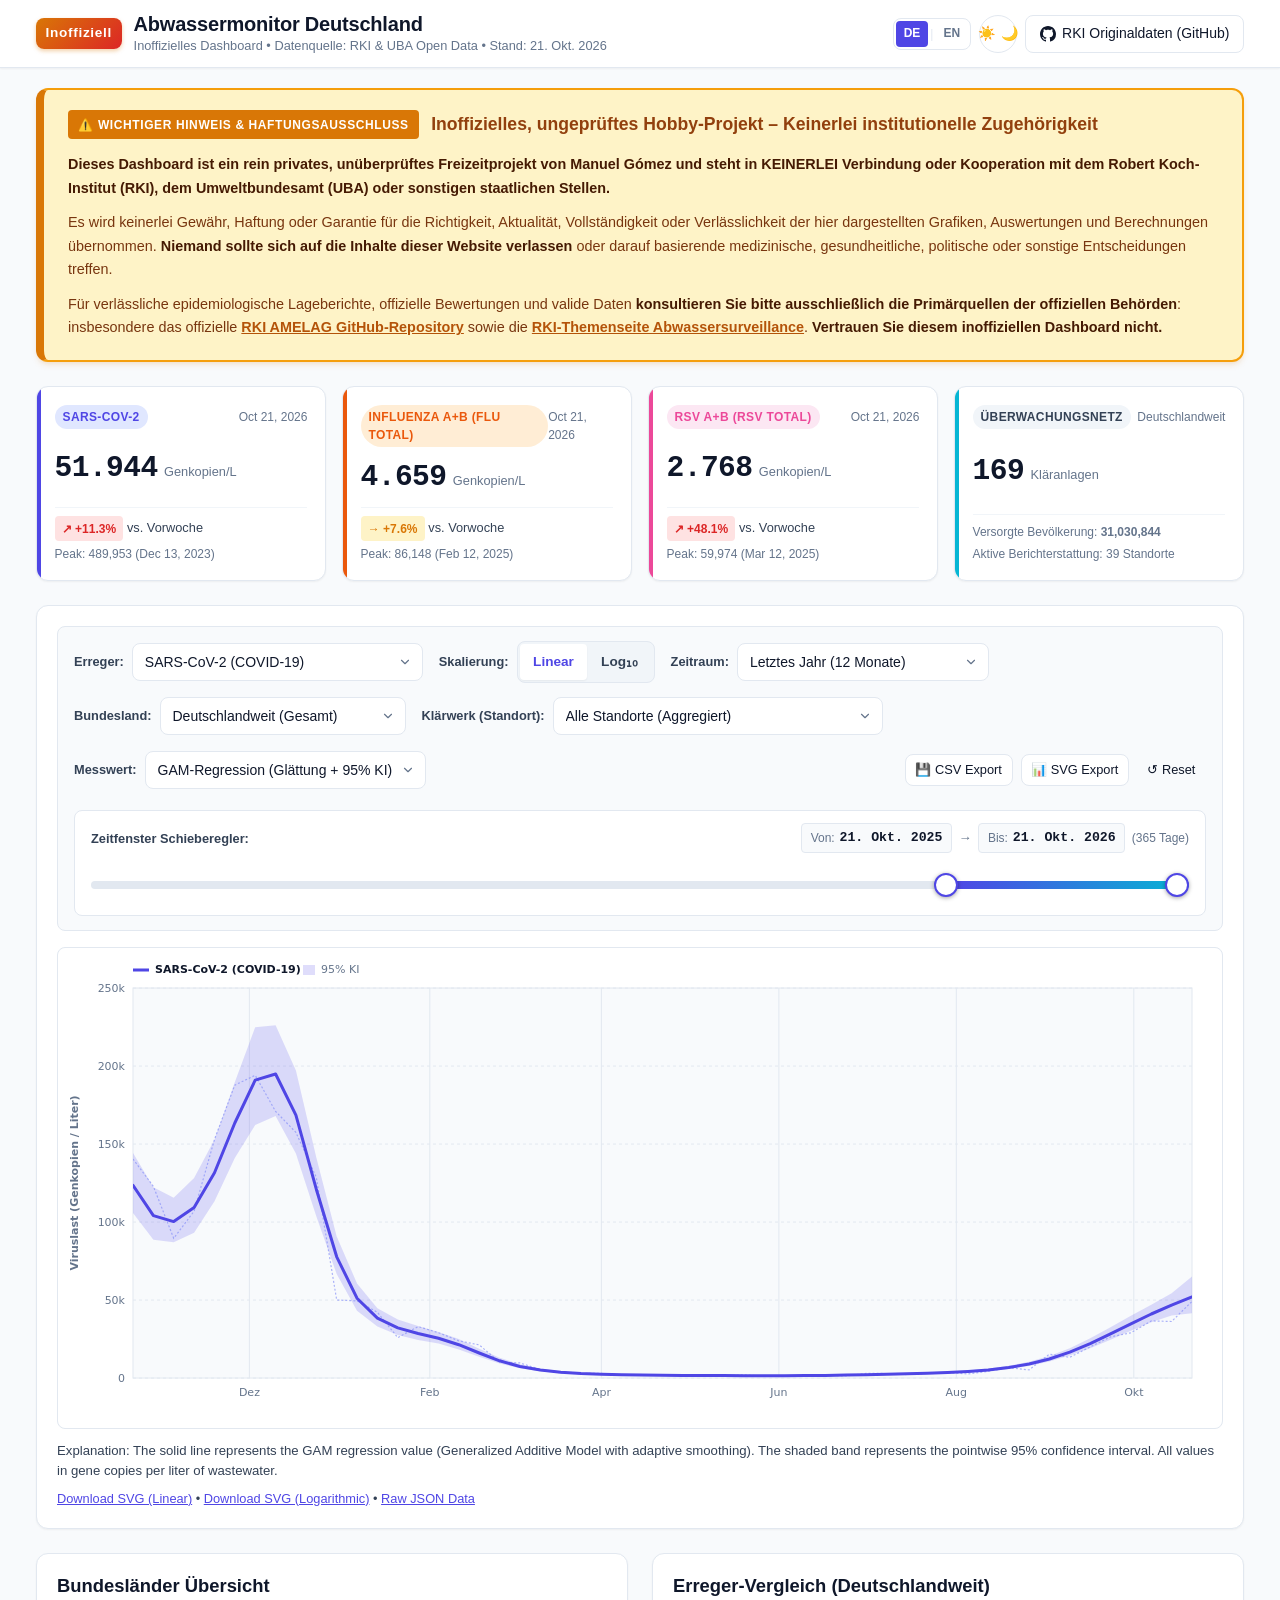
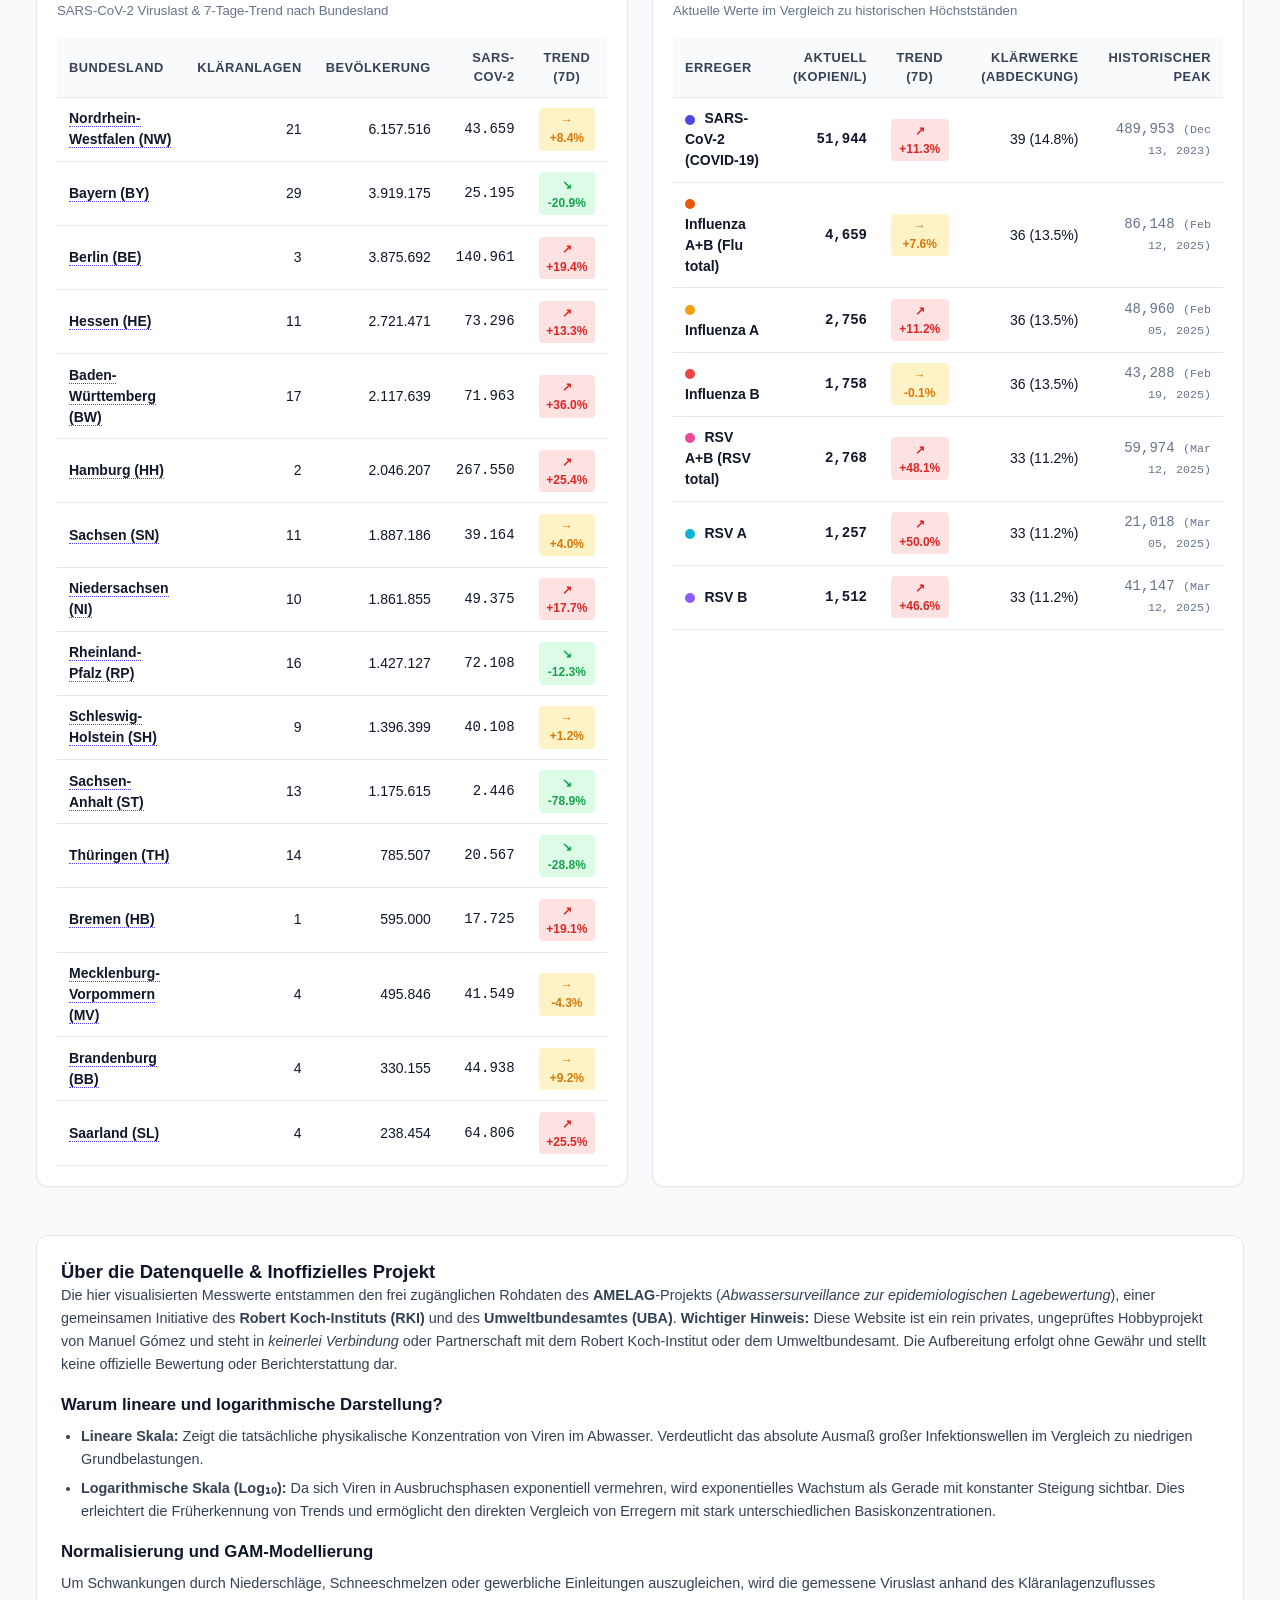
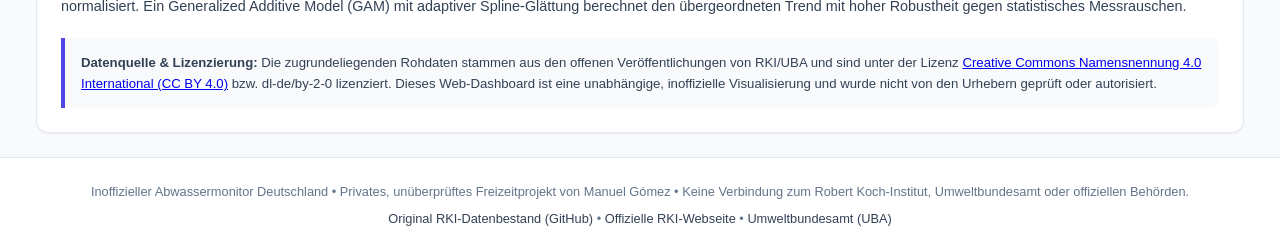
==== commit d8b75125: "Fix scheduled auto-update workflow to regenerate static pages and assets" ====
--- a/en/index.html
+++ b/en/index.html
@@ -16,7 +16,7 @@
   <meta property="og:url" content="https://mgomezch.github.io/amelag-dashboard/">
   <meta property="og:image" content="../assets/national_chart_linear.svg">
 
-  <link rel="stylesheet" href="../css/dashboard.css?v=1791807877">
+  <link rel="stylesheet" href="../css/dashboard.css?v=1793737309">
   
   <noscript>
     <style>
@@ -36,7 +36,7 @@
         <div class="brand-badge brand-badge-unofficial" data-i18n="brand_badge">Unofficial</div>
         <div>
           <h1 class="brand-title" data-i18n="brand_title">Wastewater Monitor Germany</h1>
-          <p class="brand-subtitle"><span data-i18n="brand_sub">Unofficial Dashboard • Data Source: RKI &amp; UBA Open Data • As of:</span> <time id="header-data-date" datetime="2026-09-30">Sep 30, 2026</time></p>
+          <p class="brand-subtitle"><span data-i18n="brand_sub">Unofficial Dashboard • Data Source: RKI &amp; UBA Open Data • As of:</span> <time id="header-data-date" datetime="2026-10-21">Oct 21, 2026</time></p>
         </div>
       </div>
       <div class="header-actions">
@@ -77,45 +77,45 @@
       <div class="kpi-card" id="kpi-sars">
         <div class="kpi-header">
           <span class="pathogen-pill pathogen-sars">SARS-CoV-2</span>
-          <span class="kpi-date">Sep 30, 2026</span>
+          <span class="kpi-date">Oct 21, 2026</span>
         </div>
         <div class="kpi-value-row">
-          <span class="kpi-value" id="kpi-sars-val">37,145</span>
+          <span class="kpi-value" id="kpi-sars-val">51,944</span>
           <span class="kpi-unit" data-i18n="kpi_unit">Gene copies/L</span>
         </div>
         <div class="kpi-footer">
-          <span class="kpi-trend" id="kpi-sars-trend"><span class="badge badge-rising">↗ +33.3%</span> vs. previous week</span>
-          <span class="kpi-sub">Peak: 488,018 (Dec 13, 2023)</span>
+          <span class="kpi-trend" id="kpi-sars-trend"><span class="badge badge-rising">↗ +11.3%</span> vs. previous week</span>
+          <span class="kpi-sub">Peak: 489,953 (Dec 13, 2023)</span>
         </div>
       </div>
 
       <div class="kpi-card" id="kpi-flu">
         <div class="kpi-header">
           <span class="pathogen-pill pathogen-flu">Influenza A+B (Flu total)</span>
-          <span class="kpi-date">Sep 30, 2026</span>
+          <span class="kpi-date">Oct 21, 2026</span>
         </div>
         <div class="kpi-value-row">
-          <span class="kpi-value" id="kpi-flu-val">3,871</span>
+          <span class="kpi-value" id="kpi-flu-val">4,659</span>
           <span class="kpi-unit" data-i18n="kpi_unit">Gene copies/L</span>
         </div>
         <div class="kpi-footer">
-          <span class="kpi-trend" id="kpi-flu-trend"><span class="badge badge-stable">→ +5.7%</span> vs. previous week</span>
-          <span class="kpi-sub">Peak: 85,455 (Feb 12, 2025)</span>
+          <span class="kpi-trend" id="kpi-flu-trend"><span class="badge badge-stable">→ +7.6%</span> vs. previous week</span>
+          <span class="kpi-sub">Peak: 86,148 (Feb 12, 2025)</span>
         </div>
       </div>
 
       <div class="kpi-card" id="kpi-rsv">
         <div class="kpi-header">
           <span class="pathogen-pill pathogen-rsv">RSV A+B (RSV total)</span>
-          <span class="kpi-date">Sep 30, 2026</span>
+          <span class="kpi-date">Oct 21, 2026</span>
         </div>
         <div class="kpi-value-row">
-          <span class="kpi-value" id="kpi-rsv-val">2,750</span>
+          <span class="kpi-value" id="kpi-rsv-val">2,768</span>
           <span class="kpi-unit" data-i18n="kpi_unit">Gene copies/L</span>
         </div>
         <div class="kpi-footer">
-          <span class="kpi-trend" id="kpi-rsv-trend"><span class="badge badge-rising">↗ +15.0%</span> vs. previous week</span>
-          <span class="kpi-sub">Peak: 59,912 (Mar 12, 2025)</span>
+          <span class="kpi-trend" id="kpi-rsv-trend"><span class="badge badge-rising">↗ +48.1%</span> vs. previous week</span>
+          <span class="kpi-sub">Peak: 59,974 (Mar 12, 2025)</span>
         </div>
       </div>
 
@@ -130,7 +130,7 @@
         </div>
         <div class="kpi-footer">
           <span class="kpi-sub"><span data-i18n="covered_pop">Covered Population:</span> <strong>31,030,844</strong></span>
-          <span class="kpi-sub"><span data-i18n="active_rep">Active Reporting:</span> 60 <span data-i18n="sites">Sites</span></span>
+          <span class="kpi-sub"><span data-i18n="active_rep">Active Reporting:</span> 39 <span data-i18n="sites">Sites</span></span>
         </div>
       </div>
     </section>
@@ -255,7 +255,7 @@
         <div id="chart-svg-container" class="chart-svg-container">
           <svg xmlns="http://www.w3.org/2000/svg" viewBox="0 0 980 480" class="amelag-chart-svg" role="img" aria-label="National Viral Load in Wastewater (Linear Scale (Gene copies / Liter))">
   <title>Wastewater Monitor Germany - Linear Scale (Gene copies / Liter)</title>
-  <desc>Time series of SARS-CoV-2, Influenza, and RSV viral load in wastewater (Germany, 2022-03-02 to 2026-09-30).</desc>
+  <desc>Time series of SARS-CoV-2, Influenza, and RSV viral load in wastewater (Germany, 2022-03-02 to 2026-10-21).</desc>
   <defs>
     <linearGradient id="ciGrad" x1="0%" y1="0%" x2="0%" y2="100%">
       <stop offset="0%" stop-color="#4f46e5" stop-opacity="0.25" />
@@ -282,31 +282,31 @@
     <text x="70" y="54.0" text-anchor="end" font-size="11" fill="var(--text-muted, #64748b)" font-family="system-ui, sans-serif">700k</text>
   </g>
   <g class="grid-x">
-    <line x1="142.2" y1="50" x2="142.2" y2="420" stroke="var(--grid-color, #f1f5f9)" stroke-width="1" />
-    <text x="142.2" y="438" text-anchor="middle" font-size="11" font-weight="normal" fill="var(--text-muted, #64748b)" font-family="system-ui, sans-serif">Jul '22</text>
-    <line x1="236.8" y1="50" x2="236.8" y2="420" stroke="var(--grid-major, #cbd5e1)" stroke-width="1" />
-    <text x="236.8" y="438" text-anchor="middle" font-size="11" font-weight="bold" fill="var(--text-muted, #64748b)" font-family="system-ui, sans-serif">2023</text>
-    <line x1="329.8" y1="50" x2="329.8" y2="420" stroke="var(--grid-color, #f1f5f9)" stroke-width="1" />
-    <text x="329.8" y="438" text-anchor="middle" font-size="11" font-weight="normal" fill="var(--text-muted, #64748b)" font-family="system-ui, sans-serif">Jul '23</text>
-    <line x1="424.4" y1="50" x2="424.4" y2="420" stroke="var(--grid-major, #cbd5e1)" stroke-width="1" />
-    <text x="424.4" y="438" text-anchor="middle" font-size="11" font-weight="bold" fill="var(--text-muted, #64748b)" font-family="system-ui, sans-serif">2024</text>
-    <line x1="518.0" y1="50" x2="518.0" y2="420" stroke="var(--grid-color, #f1f5f9)" stroke-width="1" />
-    <text x="518.0" y="438" text-anchor="middle" font-size="11" font-weight="normal" fill="var(--text-muted, #64748b)" font-family="system-ui, sans-serif">Jul '24</text>
-    <line x1="612.6" y1="50" x2="612.6" y2="420" stroke="var(--grid-major, #cbd5e1)" stroke-width="1" />
-    <text x="612.6" y="438" text-anchor="middle" font-size="11" font-weight="bold" fill="var(--text-muted, #64748b)" font-family="system-ui, sans-serif">2025</text>
-    <line x1="705.6" y1="50" x2="705.6" y2="420" stroke="var(--grid-color, #f1f5f9)" stroke-width="1" />
-    <text x="705.6" y="438" text-anchor="middle" font-size="11" font-weight="normal" fill="var(--text-muted, #64748b)" font-family="system-ui, sans-serif">Jul '25</text>
-    <line x1="800.2" y1="50" x2="800.2" y2="420" stroke="var(--grid-major, #cbd5e1)" stroke-width="1" />
-    <text x="800.2" y="438" text-anchor="middle" font-size="11" font-weight="bold" fill="var(--text-muted, #64748b)" font-family="system-ui, sans-serif">2026</text>
-    <line x1="893.2" y1="50" x2="893.2" y2="420" stroke="var(--grid-color, #f1f5f9)" stroke-width="1" />
-    <text x="893.2" y="438" text-anchor="middle" font-size="11" font-weight="normal" fill="var(--text-muted, #64748b)" font-family="system-ui, sans-serif">Jul '26</text>
+    <line x1="141.4" y1="50" x2="141.4" y2="420" stroke="var(--grid-color, #f1f5f9)" stroke-width="1" />
+    <text x="141.4" y="438" text-anchor="middle" font-size="11" font-weight="normal" fill="var(--text-muted, #64748b)" font-family="system-ui, sans-serif">Jul '22</text>
+    <line x1="234.8" y1="50" x2="234.8" y2="420" stroke="var(--grid-major, #cbd5e1)" stroke-width="1" />
+    <text x="234.8" y="438" text-anchor="middle" font-size="11" font-weight="bold" fill="var(--text-muted, #64748b)" font-family="system-ui, sans-serif">2023</text>
+    <line x1="326.7" y1="50" x2="326.7" y2="420" stroke="var(--grid-color, #f1f5f9)" stroke-width="1" />
+    <text x="326.7" y="438" text-anchor="middle" font-size="11" font-weight="normal" fill="var(--text-muted, #64748b)" font-family="system-ui, sans-serif">Jul '23</text>
+    <line x1="420.1" y1="50" x2="420.1" y2="420" stroke="var(--grid-major, #cbd5e1)" stroke-width="1" />
+    <text x="420.1" y="438" text-anchor="middle" font-size="11" font-weight="bold" fill="var(--text-muted, #64748b)" font-family="system-ui, sans-serif">2024</text>
+    <line x1="512.5" y1="50" x2="512.5" y2="420" stroke="var(--grid-color, #f1f5f9)" stroke-width="1" />
+    <text x="512.5" y="438" text-anchor="middle" font-size="11" font-weight="normal" fill="var(--text-muted, #64748b)" font-family="system-ui, sans-serif">Jul '24</text>
+    <line x1="606.0" y1="50" x2="606.0" y2="420" stroke="var(--grid-major, #cbd5e1)" stroke-width="1" />
+    <text x="606.0" y="438" text-anchor="middle" font-size="11" font-weight="bold" fill="var(--text-muted, #64748b)" font-family="system-ui, sans-serif">2025</text>
+    <line x1="697.8" y1="50" x2="697.8" y2="420" stroke="var(--grid-color, #f1f5f9)" stroke-width="1" />
+    <text x="697.8" y="438" text-anchor="middle" font-size="11" font-weight="normal" fill="var(--text-muted, #64748b)" font-family="system-ui, sans-serif">Jul '25</text>
+    <line x1="791.3" y1="50" x2="791.3" y2="420" stroke="var(--grid-major, #cbd5e1)" stroke-width="1" />
+    <text x="791.3" y="438" text-anchor="middle" font-size="11" font-weight="bold" fill="var(--text-muted, #64748b)" font-family="system-ui, sans-serif">2026</text>
+    <line x1="883.1" y1="50" x2="883.1" y2="420" stroke="var(--grid-color, #f1f5f9)" stroke-width="1" />
+    <text x="883.1" y="438" text-anchor="middle" font-size="11" font-weight="normal" fill="var(--text-muted, #64748b)" font-family="system-ui, sans-serif">Jul '26</text>
   </g>
   <g clip-path="url(#plotClip)">
-    <path d="M 80.0,244.6 L 83.6,211.2 L 87.2,159.1 L 90.8,124.5 L 94.4,119.6 L 98.0,137.1 L 101.6,181.1 L 105.2,225.9 L 108.8,272.3 L 112.4,310.3 L 116.0,334.4 L 119.6,351.0 L 123.2,354.8 L 126.8,343.8 L 130.4,312.6 L 134.0,255.9 L 137.6,209.1 L 141.2,177.9 L 144.8,153.1 L 148.4,148.4 L 152.0,159.2 L 155.6,216.5 L 159.2,277.8 L 162.8,314.1 L 166.4,334.2 L 170.0,341.3 L 173.6,349.8 L 177.2,358.0 L 180.8,353.7 L 184.4,334.8 L 187.9,291.9 L 191.5,240.3 L 195.1,221.6 L 198.7,227.6 L 202.3,266.9 L 205.9,303.8 L 209.5,323.9 L 213.1,331.7 L 216.7,319.6 L 220.3,293.4 L 223.9,256.4 L 227.5,222.9 L 231.1,236.1 L 234.7,272.2 L 238.3,320.6 L 241.9,356.0 L 245.5,365.5 L 249.1,352.7 L 252.7,311.0 L 256.3,254.4 L 259.9,227.5 L 263.5,214.6 L 267.1,216.2 L 270.7,225.7 L 274.3,252.6 L 277.9,298.8 L 281.5,327.9 L 285.1,341.4 L 288.7,344.0 L 292.3,343.5 L 295.9,353.1 L 299.5,363.8 L 303.1,374.2 L 306.7,383.4 L 310.3,389.1 L 313.9,394.6 L 317.5,398.5 L 321.1,401.9 L 324.7,405.2 L 328.3,406.4 L 331.9,405.8 L 335.5,403.5 L 339.1,400.3 L 342.7,398.8 L 346.3,396.5 L 349.9,392.9 L 353.5,386.8 L 357.1,376.9 L 360.7,367.4 L 364.3,356.2 L 367.9,346.2 L 371.5,339.4 L 375.1,329.0 L 378.7,318.7 L 382.3,304.3 L 385.9,287.1 L 389.5,274.4 L 393.1,257.5 L 396.7,247.5 L 400.3,230.9 L 403.8,197.8 L 407.4,156.5 L 411.0,105.6 L 414.6,97.0 L 418.2,140.5 L 421.8,202.6 L 425.4,275.2 L 429.0,319.1 L 432.6,337.5 L 436.2,343.1 L 439.8,347.1 L 443.4,365.1 L 447.0,383.2 L 450.6,394.1 L 454.2,399.7 L 457.8,401.5 L 461.4,402.8 L 465.0,403.8 L 468.6,404.8 L 472.2,406.9 L 475.8,407.6 L 479.4,406.4 L 483.0,403.3 L 486.6,398.9 L 490.2,397.7 L 493.8,397.8 L 497.4,397.8 L 501.0,396.8 L 504.6,392.6 L 508.2,385.7 L 511.8,374.4 L 515.4,360.5 L 519.0,351.3 L 522.6,344.0 L 526.2,343.0 L 529.8,344.7 L 533.4,343.0 L 537.0,340.6 L 540.6,334.7 L 544.2,333.6 L 547.8,338.0 L 551.4,339.4 L 555.0,340.2 L 558.6,334.7 L 562.2,323.0 L 565.8,308.7 L 569.4,291.4 L 573.0,287.5 L 576.6,293.0 L 580.2,302.4 L 583.8,316.6 L 587.4,326.0 L 591.0,334.5 L 594.6,339.3 L 598.2,338.2 L 601.8,336.0 L 605.4,334.5 L 609.0,345.7 L 612.6,364.6 L 616.2,377.9 L 619.7,385.7 L 623.3,389.0 L 626.9,390.8 L 630.5,393.5 L 634.1,395.7 L 637.7,398.5 L 641.3,400.8 L 644.9,402.2 L 648.5,403.5 L 652.1,403.7 L 655.7,403.5 L 659.3,403.3 L 662.9,403.5 L 666.5,405.2 L 670.1,406.4 L 673.7,406.4 L 677.3,405.1 L 680.9,402.5 L 684.5,400.4 L 688.1,398.4 L 691.7,396.9 L 695.3,396.6 L 698.9,396.5 L 702.5,397.7 L 706.1,398.7 L 709.7,398.3 L 713.3,396.6 L 716.9,392.8 L 720.5,388.1 L 724.1,382.7 L 727.7,375.3 L 731.3,368.8 L 734.9,362.0 L 738.5,357.3 L 742.1,355.2 L 745.7,348.9 L 749.3,338.1 L 752.9,323.7 L 756.5,318.1 L 760.1,329.4 L 763.7,342.3 L 767.3,353.5 L 770.9,358.1 L 774.5,353.4 L 778.1,340.8 L 781.7,319.1 L 785.3,301.1 L 788.9,298.7 L 792.5,314.1 L 796.1,345.7 L 799.7,371.0 L 803.3,387.1 L 806.9,396.4 L 810.5,400.4 L 814.1,402.6 L 817.7,404.1 L 821.3,406.5 L 824.9,410.2 L 828.5,413.3 L 832.1,415.5 L 835.6,416.9 L 839.2,417.7 L 842.8,418.2 L 846.4,418.5 L 850.0,418.7 L 853.6,418.8 L 857.2,418.9 L 860.8,419.0 L 864.4,419.1 L 868.0,419.1 L 871.6,419.1 L 875.2,419.1 L 878.8,419.1 L 882.4,419.1 L 886.0,419.0 L 889.6,418.9 L 893.2,418.8 L 896.8,418.6 L 900.4,418.4 L 904.0,418.1 L 907.6,417.8 L 911.2,417.3 L 914.8,416.7 L 918.4,415.8 L 922.0,414.6 L 925.6,412.9 L 929.2,410.6 L 932.8,407.4 L 936.4,402.8 L 940.0,396.1 L 940.0,403.8 L 936.4,407.4 L 932.8,410.3 L 929.2,412.6 L 925.6,414.4 L 922.0,415.7 L 918.4,416.7 L 914.8,417.4 L 911.2,417.9 L 907.6,418.3 L 904.0,418.6 L 900.4,418.8 L 896.8,418.9 L 893.2,419.1 L 889.6,419.2 L 886.0,419.2 L 882.4,419.3 L 878.8,419.3 L 875.2,419.3 L 871.6,419.3 L 868.0,419.3 L 864.4,419.3 L 860.8,419.3 L 857.2,419.2 L 853.6,419.1 L 850.0,419.0 L 846.4,418.9 L 842.8,418.7 L 839.2,418.4 L 835.6,417.8 L 832.1,416.8 L 828.5,415.2 L 824.9,412.9 L 821.3,410.3 L 817.7,408.3 L 814.1,407.2 L 810.5,405.9 L 806.9,402.6 L 803.3,397.1 L 799.7,385.4 L 796.1,365.5 L 792.5,344.4 L 788.9,330.8 L 785.3,333.5 L 781.7,346.4 L 778.1,360.7 L 774.5,371.7 L 770.9,373.8 L 767.3,371.0 L 763.7,363.8 L 760.1,352.5 L 756.5,346.8 L 752.9,349.6 L 749.3,358.9 L 745.7,367.6 L 742.1,370.7 L 738.5,373.8 L 734.9,377.2 L 731.3,381.8 L 727.7,387.5 L 724.1,392.0 L 720.5,396.6 L 716.9,400.2 L 713.3,402.7 L 709.7,404.4 L 706.1,404.4 L 702.5,403.8 L 698.9,403.2 L 695.3,402.6 L 691.7,403.1 L 688.1,403.9 L 684.5,405.2 L 680.9,407.2 L 677.3,408.9 L 673.7,410.2 L 670.1,410.1 L 666.5,409.1 L 662.9,408.2 L 659.3,407.6 L 655.7,407.9 L 652.1,408.1 L 648.5,407.8 L 644.9,407.3 L 641.3,405.9 L 637.7,404.1 L 634.1,402.3 L 630.5,400.3 L 626.9,399.2 L 623.3,398.0 L 619.7,396.6 L 616.2,392.8 L 612.6,382.9 L 609.0,370.6 L 605.4,361.7 L 601.8,360.1 L 598.2,363.1 L 594.6,361.9 L 591.0,358.6 L 587.4,352.8 L 583.8,343.3 L 580.2,335.3 L 576.6,325.8 L 573.0,322.0 L 569.4,327.4 L 565.8,337.3 L 562.2,350.6 L 558.6,358.2 L 555.0,361.7 L 551.4,363.1 L 547.8,359.9 L 544.2,358.7 L 540.6,359.2 L 537.0,361.5 L 533.4,365.3 L 529.8,364.4 L 526.2,364.1 L 522.6,365.6 L 519.0,369.6 L 515.4,378.5 L 511.8,387.3 L 508.2,395.4 L 504.6,400.9 L 501.0,403.1 L 497.4,404.3 L 493.8,404.3 L 490.2,404.3 L 486.6,405.9 L 483.0,408.3 L 479.4,410.7 L 475.8,411.5 L 472.2,410.8 L 468.6,409.9 L 465.0,408.9 L 461.4,408.4 L 457.8,407.6 L 454.2,405.7 L 450.6,402.5 L 447.0,394.6 L 443.4,382.2 L 439.8,371.5 L 436.2,367.2 L 432.6,366.5 L 429.0,354.3 L 425.4,325.0 L 421.8,284.1 L 418.2,236.5 L 414.6,214.0 L 411.0,222.2 L 407.4,248.6 L 403.8,280.1 L 400.3,292.8 L 396.7,300.3 L 393.1,308.4 L 389.5,314.2 L 385.9,326.0 L 382.3,337.1 L 378.7,348.8 L 375.1,358.3 L 371.5,362.6 L 367.9,368.8 L 364.3,375.6 L 360.7,383.3 L 357.1,391.4 L 353.5,396.9 L 349.9,401.4 L 346.3,403.8 L 342.7,404.6 L 339.1,406.2 L 335.5,408.1 L 331.9,410.0 L 328.3,410.6 L 324.7,409.4 L 321.1,407.5 L 317.5,404.9 L 313.9,402.1 L 310.3,399.1 L 306.7,394.1 L 303.1,388.7 L 299.5,381.3 L 295.9,373.2 L 292.3,369.2 L 288.7,367.2 L 285.1,366.6 L 281.5,357.7 L 277.9,334.2 L 274.3,307.6 L 270.7,284.6 L 267.1,277.8 L 263.5,279.8 L 259.9,283.2 L 256.3,309.6 L 252.7,345.5 L 249.1,373.0 L 245.5,383.3 L 241.9,374.2 L 238.3,351.3 L 234.7,316.8 L 231.1,285.7 L 227.5,283.3 L 223.9,301.4 L 220.3,330.1 L 216.7,349.1 L 213.1,355.7 L 209.5,355.8 L 205.9,339.3 L 202.3,312.2 L 198.7,287.7 L 195.1,278.1 L 191.5,300.9 L 187.9,333.1 L 184.4,361.2 L 180.8,376.7 L 177.2,376.7 L 173.6,372.3 L 170.0,366.5 L 166.4,360.3 L 162.8,351.1 L 159.2,322.5 L 155.6,280.5 L 152.0,243.9 L 148.4,229.4 L 144.8,243.8 L 141.2,256.2 L 137.6,279.3 L 134.0,314.8 L 130.4,346.6 L 126.8,369.6 L 123.2,377.4 L 119.6,374.9 L 116.0,365.5 L 112.4,346.2 L 108.8,320.8 L 105.2,289.9 L 101.6,256.6 L 98.0,233.0 L 94.4,215.4 L 90.8,220.9 L 87.2,249.6 L 83.6,292.1 L 80.0,340.9 Z" fill="url(#ciGrad)" />
-    <path d="M 80.0,304.5 L 83.6,287.1 L 87.2,144.6 L 90.8,174.9 L 94.4,202.4 L 98.0,152.6 L 101.6,225.9 L 105.2,247.0 L 108.8,320.3 L 112.4,325.3 L 116.0,345.5 L 119.6,355.7 L 123.2,394.1 L 126.8,351.7 L 130.4,313.2 L 134.0,285.3 L 137.6,240.2 L 141.2,241.5 L 144.8,233.1 L 148.4,233.5 L 152.0,231.6 L 155.6,273.5 L 159.2,317.1 L 162.8,351.2 L 166.4,360.6 L 170.0,366.7 L 173.6,368.2 L 177.2,370.3 L 180.8,371.5 L 184.4,341.3 L 187.9,280.8 L 191.5,318.2 L 195.1,270.0 L 198.7,272.6 L 202.3,302.6 L 205.9,345.2 L 209.5,349.9 L 213.1,343.0 L 216.7,337.0 L 220.3,304.7 L 223.9,309.7 L 227.5,257.6 L 231.1,265.2 L 234.7,216.3 L 238.3,326.9 L 241.9,365.6 L 245.5,370.3 L 249.1,356.6 L 252.7,311.4 L 256.3,311.1 L 259.9,279.3 L 263.5,266.5 L 267.1,262.4 L 270.7,213.7 L 274.3,252.3 L 277.9,305.0 L 281.5,349.6 L 285.1,346.6 L 288.7,346.6 L 292.3,351.4 L 295.9,355.2 L 299.5,367.1 L 303.1,379.5 L 306.7,390.1 L 310.3,392.9 L 313.9,401.2 L 317.5,403.4 L 321.1,406.5 L 324.7,407.8 L 328.3,408.8 L 331.9,409.4 L 335.5,403.4 L 339.1,404.4 L 342.7,399.2 L 346.3,393.2 L 349.9,390.8 L 353.5,384.6 L 357.1,383.5 L 360.7,386.5 L 364.3,367.6 L 367.9,351.1 L 371.5,348.0 L 375.1,356.0 L 378.7,353.4 L 382.3,323.1 L 385.9,304.0 L 389.5,283.7 L 393.1,267.5 L 396.7,250.4 L 400.3,185.0 L 403.8,182.4 L 407.4,153.3 L 411.0,111.7 L 414.6,-79.6 L 418.2,86.7 L 421.8,152.4 L 425.4,222.4 L 429.0,331.4 L 432.6,333.6 L 436.2,325.0 L 439.8,336.6 L 443.4,350.8 L 447.0,371.8 L 450.6,389.2 L 454.2,400.3 L 457.8,401.5 L 461.4,400.6 L 465.0,401.7 L 468.6,410.1 L 472.2,402.2 L 475.8,408.0 L 479.4,408.6 L 483.0,404.3 L 486.6,395.9 L 490.2,399.7 L 493.8,402.2 L 497.4,394.8 L 501.0,395.2 L 504.6,394.9 L 508.2,382.4 L 511.8,367.9 L 515.4,365.8 L 519.0,350.0 L 522.6,339.3 L 526.2,350.1 L 529.8,350.4 L 533.4,348.8 L 537.0,351.8 L 540.6,350.2 L 544.2,343.7 L 547.8,349.2 L 551.4,340.3 L 555.0,338.3 L 558.6,348.2 L 562.2,315.5 L 565.8,316.6 L 569.4,286.0 L 573.0,292.2 L 576.6,314.9 L 580.2,328.3 L 583.8,344.8 L 587.4,329.9 L 591.0,316.1 L 594.6,335.0 L 598.2,353.6 L 601.8,341.3 L 605.4,346.0 L 609.0,330.2 L 612.6,369.4 L 616.2,386.4 L 619.7,398.1 L 623.3,383.7 L 626.9,385.7 L 630.5,399.4 L 634.1,396.5 L 637.7,400.1 L 641.3,402.5 L 644.9,406.7 L 648.5,405.9 L 652.1,406.3 L 655.7,406.7 L 659.3,407.0 L 662.9,405.7 L 666.5,406.4 L 670.1,406.1 L 673.7,411.8 L 677.3,409.9 L 680.9,404.0 L 684.5,402.2 L 688.1,398.0 L 691.7,401.1 L 695.3,402.0 L 698.9,399.5 L 702.5,396.5 L 706.1,405.6 L 709.7,401.5 L 713.3,395.0 L 716.9,389.5 L 720.5,391.6 L 724.1,381.3 L 727.7,390.0 L 731.3,386.9 L 734.9,371.8 L 738.5,366.4 L 742.1,366.5 L 745.7,355.5 L 749.3,350.0 L 752.9,346.0 L 756.5,313.8 L 760.1,347.1 L 763.7,346.1 L 767.3,355.3 L 770.9,372.8 L 774.5,363.7 L 778.1,339.5 L 781.7,321.1 L 785.3,317.9 L 788.9,330.0 L 792.5,337.1 L 796.1,352.3 L 799.7,393.6 L 803.3,394.0 L 806.9,397.8 L 810.5,406.4 L 814.1,402.7 L 817.7,404.7 L 821.3,407.4 L 824.9,408.8 L 828.5,414.6 L 832.1,414.9 L 835.6,417.1 L 839.2,418.3 L 842.8,418.5 L 846.4,418.4 L 850.0,419.0 L 853.6,418.9 L 857.2,419.1 L 860.8,419.1 L 864.4,419.1 L 868.0,419.2 L 871.6,418.9 L 875.2,419.4 L 878.8,419.2 L 882.4,419.3 L 886.0,419.0 L 889.6,419.3 L 893.2,418.4 L 896.8,418.5 L 900.4,418.9 L 904.0,418.4 L 907.6,418.2 L 911.2,418.7 L 914.8,417.7 L 918.4,416.5 L 922.0,417.3 L 925.6,411.9 L 929.2,413.0 L 932.8,409.5 L 936.4,406.1 L 940.0,403.9" fill="none" stroke="#93c5fd" stroke-width="1" stroke-dasharray="2,2" opacity="0.75" />
-    <path d="M 407.4,418.6 L 411.0,418.1 L 414.6,416.0 L 418.2,413.8 L 425.4,414.1 L 429.0,413.1 L 432.6,410.1 L 436.2,405.6 L 439.8,401.6 L 443.4,401.4 L 447.0,406.3 L 450.6,411.9 L 454.2,415.0 L 457.8,416.1 L 461.4,416.3 L 465.0,416.5 L 468.6,417.0 L 472.2,417.5 L 475.8,417.7 L 479.4,417.8 L 483.0,417.9 L 486.6,418.1 L 490.2,418.3 L 493.8,418.3 L 497.4,418.3 L 501.0,418.3 L 504.6,418.3 L 508.2,418.4 L 511.8,418.4 L 515.4,418.4 L 519.0,418.3 L 522.6,418.3 L 526.2,418.3 L 529.8,418.3 L 533.4,418.3 L 537.0,418.3 L 540.6,418.3 L 544.2,418.3 L 547.8,418.3 L 551.4,418.3 L 555.0,418.3 L 558.6,418.3 L 562.2,418.3 L 565.8,418.4 L 569.4,418.4 L 573.0,418.4 L 576.6,418.4 L 580.2,418.3 L 583.8,418.2 L 587.4,418.1 L 591.0,418.0 L 594.6,418.0 L 598.2,417.7 L 601.8,416.9 L 605.4,415.6 L 609.0,413.6 L 612.6,410.8 L 616.2,406.6 L 619.7,400.0 L 623.3,390.9 L 626.9,381.6 L 630.5,375.9 L 634.1,374.8 L 637.7,377.7 L 641.3,383.9 L 644.9,392.7 L 648.5,402.0 L 652.1,408.9 L 655.7,412.9 L 659.3,415.1 L 662.9,416.3 L 666.5,417.2 L 670.1,417.7 L 673.7,418.0 L 677.3,418.0 L 680.9,417.9 L 684.5,417.9 L 688.1,418.0 L 691.7,418.0 L 695.3,418.1 L 698.9,418.0 L 702.5,418.0 L 706.1,418.1 L 709.7,418.1 L 713.3,418.2 L 716.9,418.2 L 720.5,418.2 L 724.1,418.2 L 727.7,418.2 L 731.3,418.2 L 734.9,418.2 L 738.5,418.2 L 742.1,418.2 L 745.7,418.3 L 749.3,418.2 L 752.9,418.1 L 756.5,418.0 L 760.1,417.8 L 763.7,417.8 L 767.3,417.8 L 770.9,417.8 L 774.5,417.7 L 778.1,417.4 L 781.7,416.5 L 785.3,414.7 L 788.9,412.0 L 792.5,408.6 L 796.1,405.7 L 799.7,404.6 L 803.3,405.1 L 806.9,405.2 L 810.5,403.6 L 814.1,401.4 L 817.7,401.5 L 821.3,405.2 L 824.9,409.9 L 828.5,413.8 L 832.1,416.2 L 835.6,417.4 L 839.2,417.8 L 842.8,417.9 L 846.4,418.0 L 850.0,418.1 L 853.6,418.2 L 857.2,418.2 L 860.8,418.2 L 864.4,418.2 L 868.0,418.2 L 871.6,418.2 L 875.2,418.3 L 878.8,418.3 L 882.4,418.3 L 886.0,418.3 L 889.6,418.3 L 893.2,418.2 L 896.8,418.2 L 900.4,418.2 L 904.0,418.2 L 907.6,418.2 L 911.2,418.2 L 914.8,418.2 L 918.4,418.2 L 922.0,418.2 L 925.6,418.2 L 929.2,418.2 L 932.8,418.1 L 936.4,418.1 L 940.0,418.0" fill="none" stroke="#ea580c" stroke-width="2" opacity="0.9" />
-    <path d="M 565.8,418.5 L 569.4,418.5 L 573.0,418.5 L 576.6,418.5 L 580.2,418.5 L 583.8,418.5 L 587.4,418.4 L 591.0,418.3 L 594.6,418.1 L 598.2,417.8 L 601.8,417.4 L 605.4,416.8 L 619.7,411.0 L 623.3,408.4 L 626.9,405.3 L 630.5,401.7 L 634.1,397.9 L 637.7,394.1 L 641.3,390.8 L 644.9,388.7 L 648.5,388.3 L 652.1,390.0 L 655.7,393.4 L 659.3,398.0 L 662.9,402.8 L 666.5,407.1 L 670.1,410.7 L 673.7,413.3 L 677.3,415.1 L 680.9,416.3 L 684.5,417.2 L 688.1,417.7 L 691.7,418.0 L 695.3,418.3 L 698.9,418.4 L 702.5,418.5 L 706.1,418.6 L 709.7,418.6 L 713.3,418.7 L 716.9,418.7 L 720.5,418.7 L 724.1,418.7 L 727.7,418.7 L 731.3,418.7 L 734.9,418.7 L 738.5,418.7 L 742.1,418.7 L 745.7,418.6 L 749.3,418.6 L 752.9,418.6 L 756.5,418.5 L 760.1,418.4 L 763.7,418.3 L 767.3,418.1 L 770.9,418.0 L 774.5,417.8 L 778.1,417.5 L 781.7,417.2 L 785.3,416.9 L 788.9,416.5 L 792.5,415.9 L 796.1,415.2 L 799.7,414.2 L 803.3,412.8 L 806.9,411.1 L 810.5,408.9 L 814.1,406.4 L 817.7,403.7 L 821.3,401.1 L 824.9,399.0 L 828.5,397.8 L 832.1,397.7 L 835.6,398.7 L 839.2,400.5 L 842.8,402.9 L 846.4,405.5 L 850.0,408.2 L 853.6,410.6 L 857.2,412.7 L 860.8,414.4 L 864.4,415.6 L 868.0,416.6 L 871.6,417.3 L 875.2,417.8 L 878.8,418.1 L 882.4,418.4 L 886.0,418.5 L 889.6,418.7 L 893.2,418.7 L 940.0,418.5" fill="none" stroke="#ec4899" stroke-width="2" opacity="0.9" />
-    <path d="M 80.0,302.2 L 83.6,256.5 L 87.2,209.1 L 90.8,177.4 L 94.4,172.1 L 98.0,190.0 L 101.6,222.5 L 105.2,261.1 L 108.8,298.9 L 112.4,330.0 L 116.0,351.7 L 119.6,364.2 L 123.2,367.3 L 126.8,358.0 L 130.4,331.2 L 134.0,288.6 L 137.6,247.7 L 141.2,220.8 L 144.8,203.1 L 148.4,192.5 L 152.0,205.7 L 155.6,251.5 L 159.2,302.3 L 162.8,334.6 L 166.4,348.4 L 170.0,355.1 L 173.6,362.1 L 177.2,368.2 L 180.8,366.4 L 184.4,349.3 L 187.9,314.5 L 191.5,273.7 L 195.1,252.2 L 198.7,260.5 L 202.3,291.6 L 205.9,323.2 L 209.5,341.5 L 213.1,344.7 L 216.7,335.7 L 220.3,313.3 L 223.9,280.7 L 227.5,255.9 L 231.1,262.8 L 234.7,296.5 L 238.3,337.3 L 241.9,365.8 L 245.5,375.3 L 249.1,363.8 L 252.7,329.9 L 256.3,284.8 L 259.9,257.7 L 263.5,250.3 L 267.1,249.7 L 270.7,257.8 L 274.3,282.8 L 277.9,318.1 L 281.5,344.3 L 285.1,355.2 L 288.7,356.7 L 292.3,357.6 L 295.9,364.0 L 299.5,373.4 L 303.1,382.2 L 306.7,389.2 L 310.3,394.6 L 313.9,398.7 L 317.5,402.0 L 321.1,405.0 L 324.7,407.5 L 328.3,408.7 L 331.9,408.1 L 335.5,406.0 L 339.1,403.5 L 342.7,402.0 L 346.3,400.5 L 349.9,397.5 L 353.5,392.3 L 357.1,384.9 L 360.7,376.0 L 364.3,366.7 L 367.9,358.5 L 371.5,352.0 L 375.1,345.0 L 378.7,335.1 L 382.3,322.1 L 385.9,308.3 L 389.5,295.9 L 393.1,285.4 L 396.7,276.3 L 400.3,264.9 L 403.8,243.7 L 407.4,207.5 L 411.0,170.6 L 414.6,162.0 L 418.2,193.5 L 421.8,248.1 L 425.4,302.7 L 429.0,338.6 L 432.6,353.6 L 436.2,356.3 L 439.8,360.5 L 443.4,374.5 L 447.0,389.4 L 450.6,398.7 L 454.2,403.0 L 457.8,404.9 L 461.4,405.9 L 465.0,406.6 L 468.6,407.6 L 472.2,409.0 L 475.8,409.7 L 479.4,408.7 L 483.0,406.0 L 486.6,402.8 L 490.2,401.3 L 493.8,401.3 L 497.4,401.4 L 501.0,400.2 L 504.6,397.1 L 508.2,391.0 L 511.8,381.4 L 515.4,370.3 L 519.0,361.1 L 522.6,355.7 L 526.2,354.4 L 529.8,355.3 L 533.4,355.1 L 537.0,351.9 L 540.6,348.0 L 544.2,347.2 L 547.8,349.8 L 551.4,352.3 L 555.0,351.8 L 558.6,347.4 L 562.2,338.0 L 565.8,324.1 L 569.4,310.8 L 573.0,306.0 L 576.6,310.6 L 580.2,320.2 L 583.8,330.9 L 587.4,340.5 L 591.0,347.6 L 594.6,351.5 L 598.2,351.8 L 601.8,349.0 L 605.4,349.4 L 609.0,359.4 L 612.6,374.7 L 616.2,386.1 L 619.7,391.6 L 623.3,393.9 L 626.9,395.3 L 630.5,397.1 L 634.1,399.2 L 637.7,401.5 L 641.3,403.5 L 644.9,405.0 L 648.5,405.8 L 652.1,406.0 L 655.7,405.9 L 659.3,405.6 L 662.9,406.0 L 666.5,407.3 L 670.1,408.4 L 673.7,408.4 L 677.3,407.1 L 680.9,405.0 L 684.5,403.0 L 688.1,401.3 L 691.7,400.3 L 695.3,399.9 L 698.9,400.1 L 702.5,401.0 L 706.1,401.8 L 709.7,401.6 L 713.3,399.9 L 716.9,396.8 L 720.5,392.7 L 724.1,387.6 L 727.7,381.9 L 731.3,375.8 L 734.9,370.1 L 738.5,366.2 L 742.1,363.5 L 745.7,358.9 L 749.3,349.2 L 752.9,337.7 L 756.5,333.6 L 760.1,341.8 L 763.7,353.9 L 767.3,362.9 L 770.9,366.5 L 774.5,363.3 L 778.1,351.5 L 781.7,333.8 L 785.3,318.6 L 788.9,316.0 L 792.5,330.5 L 796.1,356.3 L 799.7,378.8 L 803.3,392.5 L 806.9,399.7 L 810.5,403.4 L 814.1,405.1 L 817.7,406.3 L 821.3,408.6 L 824.9,411.7 L 828.5,414.4 L 832.1,416.2 L 835.6,417.4 L 839.2,418.1 L 842.8,418.5 L 846.4,418.7 L 850.0,418.9 L 853.6,419.0 L 857.2,419.1 L 860.8,419.1 L 864.4,419.2 L 868.0,419.2 L 871.6,419.2 L 875.2,419.2 L 878.8,419.2 L 882.4,419.2 L 886.0,419.1 L 889.6,419.0 L 893.2,418.9 L 896.8,418.8 L 900.4,418.6 L 904.0,418.4 L 907.6,418.1 L 911.2,417.6 L 914.8,417.1 L 918.4,416.3 L 922.0,415.2 L 925.6,413.7 L 929.2,411.7 L 932.8,408.9 L 936.4,405.3 L 940.0,400.4" fill="none" stroke="#4f46e5" stroke-width="3" />
+    <path d="M 80.0,247.9 L 83.6,213.4 L 87.1,159.5 L 90.7,124.5 L 94.2,120.1 L 97.8,137.8 L 101.3,182.2 L 104.9,226.6 L 108.4,272.4 L 112.0,310.3 L 115.5,334.0 L 119.1,350.6 L 122.6,354.5 L 126.2,343.5 L 129.8,312.5 L 133.3,255.4 L 136.9,208.5 L 140.4,178.9 L 144.0,154.8 L 147.5,150.0 L 151.1,159.8 L 154.6,215.8 L 158.2,278.1 L 161.7,314.8 L 165.3,334.9 L 168.8,341.7 L 172.4,349.6 L 176.0,358.1 L 179.5,354.2 L 183.1,335.5 L 186.6,292.5 L 190.2,239.6 L 193.7,221.9 L 197.3,229.5 L 200.8,267.7 L 204.4,304.5 L 207.9,324.2 L 211.5,332.0 L 215.0,320.5 L 218.6,293.8 L 222.1,256.3 L 225.7,222.0 L 229.3,236.8 L 232.8,275.3 L 236.4,321.4 L 239.9,355.4 L 243.5,364.9 L 247.0,353.0 L 250.6,313.2 L 254.1,255.7 L 257.7,226.9 L 261.2,214.2 L 264.8,216.5 L 268.3,228.3 L 271.9,253.7 L 275.5,298.8 L 279.0,328.5 L 282.6,342.0 L 286.1,344.8 L 289.7,343.6 L 293.2,352.8 L 296.8,364.0 L 300.3,374.3 L 303.9,383.4 L 307.4,389.1 L 311.0,394.6 L 314.5,398.8 L 318.1,402.0 L 321.7,405.2 L 325.2,406.5 L 328.8,406.0 L 332.3,403.8 L 335.9,400.5 L 339.4,398.7 L 343.0,396.4 L 346.5,392.8 L 350.1,387.1 L 353.6,377.5 L 357.2,367.7 L 360.7,356.6 L 364.3,345.8 L 367.9,339.4 L 371.4,329.6 L 375.0,319.1 L 378.5,305.3 L 382.1,287.3 L 385.6,274.7 L 389.2,258.8 L 392.7,247.3 L 396.3,231.9 L 399.8,198.8 L 403.4,157.0 L 406.9,107.6 L 410.5,96.5 L 414.0,145.8 L 417.6,208.0 L 421.2,274.3 L 424.7,317.3 L 428.3,336.6 L 431.8,344.3 L 435.4,348.9 L 438.9,365.0 L 442.5,383.2 L 446.0,394.2 L 449.6,399.8 L 453.1,401.6 L 456.7,402.8 L 460.2,404.1 L 463.8,405.1 L 467.4,406.8 L 470.9,407.5 L 474.5,406.4 L 478.0,403.6 L 481.6,399.3 L 485.1,397.6 L 488.7,398.0 L 492.2,397.9 L 495.8,396.9 L 499.3,392.8 L 502.9,385.7 L 506.4,375.1 L 510.0,361.0 L 513.6,351.4 L 517.1,344.3 L 520.7,342.4 L 524.2,344.9 L 527.8,343.5 L 531.3,340.8 L 534.9,334.7 L 538.4,331.7 L 542.0,337.7 L 545.5,341.0 L 549.1,341.3 L 552.6,335.5 L 556.2,322.0 L 559.8,308.1 L 563.3,291.3 L 566.9,285.7 L 570.4,292.4 L 574.0,300.7 L 577.5,315.3 L 581.1,325.7 L 584.6,333.7 L 588.2,340.1 L 591.7,339.0 L 595.3,335.9 L 598.8,332.1 L 602.4,340.1 L 606.0,362.4 L 609.5,378.1 L 613.1,386.4 L 616.6,389.3 L 620.2,389.7 L 623.7,392.6 L 627.3,395.5 L 630.8,398.3 L 634.4,400.8 L 637.9,402.1 L 641.5,403.5 L 645.0,404.0 L 648.6,403.5 L 652.1,403.0 L 655.7,402.5 L 659.3,404.5 L 662.8,406.7 L 666.4,406.9 L 669.9,405.3 L 673.5,401.7 L 677.0,399.1 L 680.6,398.3 L 684.1,397.3 L 687.7,397.0 L 691.2,396.1 L 694.8,396.6 L 698.3,398.6 L 701.9,398.6 L 705.5,397.0 L 709.0,392.7 L 712.6,386.8 L 716.1,382.2 L 719.7,375.6 L 723.2,369.0 L 726.8,362.0 L 730.3,355.2 L 733.9,354.4 L 737.4,350.4 L 741.0,340.0 L 744.5,324.4 L 748.1,312.9 L 751.7,325.8 L 755.2,343.8 L 758.8,355.4 L 762.3,358.9 L 765.9,352.2 L 769.4,339.2 L 773.0,319.8 L 776.5,301.1 L 780.1,300.5 L 783.6,315.8 L 787.2,345.3 L 790.7,372.1 L 794.3,387.9 L 797.9,396.4 L 801.4,400.2 L 805.0,402.4 L 808.5,404.5 L 812.1,406.8 L 815.6,410.1 L 819.2,413.1 L 822.7,415.3 L 826.3,416.9 L 829.8,417.7 L 833.4,418.2 L 836.9,418.5 L 840.5,418.7 L 844.0,418.8 L 847.6,418.9 L 851.2,419.0 L 854.7,419.0 L 858.3,419.0 L 861.8,419.1 L 865.4,419.1 L 868.9,419.1 L 872.5,419.0 L 876.0,419.0 L 879.6,418.8 L 883.1,418.7 L 886.7,418.5 L 890.2,418.3 L 893.8,418.1 L 897.4,417.8 L 900.9,417.4 L 904.5,416.8 L 908.0,415.9 L 911.6,414.5 L 915.1,412.5 L 918.7,409.9 L 922.2,406.5 L 925.8,402.8 L 929.3,398.9 L 932.9,395.2 L 936.4,391.3 L 940.0,385.6 L 940.0,398.1 L 936.4,398.8 L 932.9,401.1 L 929.3,404.0 L 925.8,407.0 L 922.2,409.9 L 918.7,412.4 L 915.1,414.4 L 911.6,415.9 L 908.0,416.9 L 904.5,417.7 L 900.9,418.1 L 897.4,418.4 L 893.8,418.6 L 890.2,418.8 L 886.7,418.9 L 883.1,419.1 L 879.6,419.2 L 876.0,419.3 L 872.5,419.3 L 868.9,419.3 L 865.4,419.4 L 861.8,419.3 L 858.3,419.3 L 854.7,419.3 L 851.2,419.3 L 847.6,419.2 L 844.0,419.1 L 840.5,419.1 L 836.9,418.9 L 833.4,418.7 L 829.8,418.4 L 826.3,417.7 L 822.7,416.7 L 819.2,415.1 L 815.6,412.8 L 812.1,410.4 L 808.5,408.4 L 805.0,407.1 L 801.4,405.4 L 797.9,402.6 L 794.3,397.2 L 790.7,384.8 L 787.2,365.2 L 783.6,343.9 L 780.1,331.2 L 776.5,334.3 L 773.0,345.5 L 769.4,360.1 L 765.9,370.8 L 762.3,374.0 L 758.8,373.1 L 755.2,364.1 L 751.7,350.3 L 748.1,343.8 L 744.5,349.1 L 741.0,361.4 L 737.4,368.5 L 733.9,370.3 L 730.3,373.2 L 726.8,376.7 L 723.2,382.7 L 719.7,388.0 L 716.1,391.6 L 712.6,396.3 L 709.0,400.1 L 705.5,403.3 L 701.9,405.0 L 698.3,404.2 L 694.8,403.5 L 691.2,402.9 L 687.7,403.0 L 684.1,403.8 L 680.6,403.7 L 677.0,404.6 L 673.5,406.8 L 669.9,409.2 L 666.4,410.9 L 662.8,410.3 L 659.3,408.8 L 655.7,407.7 L 652.1,407.4 L 648.6,408.1 L 645.0,408.3 L 641.5,407.9 L 637.9,407.4 L 634.4,405.9 L 630.8,404.4 L 627.3,402.2 L 623.7,399.9 L 620.2,398.8 L 616.6,398.2 L 613.1,397.9 L 609.5,393.4 L 606.0,381.7 L 602.4,368.4 L 598.8,359.9 L 595.3,360.5 L 591.7,364.1 L 588.2,362.1 L 584.6,359.1 L 581.1,352.3 L 577.5,343.6 L 574.0,335.9 L 570.4,325.2 L 566.9,322.3 L 563.3,327.1 L 559.8,337.1 L 556.2,350.4 L 552.6,357.8 L 549.1,362.8 L 545.5,363.6 L 542.0,359.4 L 538.4,357.8 L 534.9,358.2 L 531.3,362.0 L 527.8,365.6 L 524.2,364.1 L 520.7,364.0 L 517.1,365.0 L 513.6,369.5 L 510.0,378.5 L 506.4,387.3 L 502.9,395.5 L 499.3,400.6 L 495.8,403.0 L 492.2,404.3 L 488.7,404.1 L 485.1,404.2 L 481.6,405.9 L 478.0,408.3 L 474.5,410.7 L 470.9,411.3 L 467.4,410.8 L 463.8,410.0 L 460.2,408.9 L 456.7,408.4 L 453.1,407.5 L 449.6,405.7 L 446.0,402.4 L 442.5,394.1 L 438.9,382.1 L 435.4,371.9 L 431.8,367.6 L 428.3,365.5 L 424.7,351.6 L 421.2,324.2 L 417.6,285.1 L 414.0,237.4 L 410.5,212.7 L 406.9,218.7 L 403.4,248.1 L 399.8,279.3 L 396.3,291.2 L 392.7,300.0 L 389.2,307.5 L 385.6,313.6 L 382.1,325.5 L 378.5,336.6 L 375.0,348.9 L 371.4,357.7 L 367.9,362.1 L 364.3,368.7 L 360.7,375.5 L 357.2,383.7 L 353.6,391.7 L 350.1,396.9 L 346.5,401.3 L 343.0,403.5 L 339.4,404.6 L 335.9,406.4 L 332.3,408.2 L 328.8,410.0 L 325.2,410.5 L 321.7,409.3 L 318.1,407.5 L 314.5,404.8 L 311.0,402.0 L 307.4,398.8 L 303.9,393.9 L 300.3,388.8 L 296.8,381.1 L 293.2,372.9 L 289.7,368.8 L 286.1,367.2 L 282.6,366.8 L 279.0,357.1 L 275.5,333.8 L 271.9,307.6 L 268.3,284.7 L 264.8,277.8 L 261.2,277.8 L 257.7,281.9 L 254.1,309.9 L 250.6,346.1 L 247.0,373.0 L 243.5,382.5 L 239.9,373.4 L 236.4,351.7 L 232.8,317.8 L 229.3,285.7 L 225.7,281.6 L 222.1,300.2 L 218.6,330.2 L 215.0,349.0 L 211.5,355.7 L 207.9,355.3 L 204.4,338.5 L 200.8,312.3 L 197.3,287.7 L 193.7,277.5 L 190.2,299.9 L 186.6,332.6 L 183.1,361.5 L 179.5,376.7 L 176.0,376.3 L 172.4,371.9 L 168.8,366.3 L 165.3,360.5 L 161.7,351.2 L 158.2,322.0 L 154.6,279.6 L 151.1,243.1 L 147.5,229.6 L 144.0,244.3 L 140.4,255.7 L 136.9,278.5 L 133.3,314.0 L 129.8,346.1 L 126.2,369.4 L 122.6,377.1 L 119.1,374.6 L 115.5,365.2 L 112.0,345.8 L 108.4,320.6 L 104.9,289.9 L 101.3,256.7 L 97.8,233.2 L 94.2,214.8 L 90.7,220.0 L 87.1,249.0 L 83.6,292.0 L 80.0,341.5 Z" fill="url(#ciGrad)" />
+    <path d="M 80.0,304.4 L 83.6,287.0 L 87.1,144.4 L 90.7,174.6 L 94.2,202.2 L 97.8,152.3 L 101.3,225.7 L 104.9,246.9 L 108.4,320.3 L 112.0,325.2 L 115.5,345.4 L 119.1,355.6 L 122.6,394.1 L 126.2,351.6 L 129.8,313.1 L 133.3,285.2 L 136.9,240.0 L 140.4,241.3 L 144.0,232.9 L 147.5,233.2 L 151.1,231.3 L 154.6,273.3 L 158.2,316.9 L 161.7,351.2 L 165.3,360.5 L 168.8,366.7 L 172.4,368.2 L 176.0,370.3 L 179.5,371.4 L 183.1,341.1 L 186.6,280.6 L 190.2,318.1 L 193.7,269.8 L 197.3,272.3 L 200.8,302.4 L 204.4,345.1 L 207.9,349.8 L 211.5,342.9 L 215.0,336.8 L 218.6,304.5 L 222.1,309.5 L 225.7,257.4 L 229.3,265.1 L 232.8,216.0 L 236.4,326.7 L 239.9,365.4 L 243.5,370.2 L 247.0,356.5 L 250.6,311.2 L 254.1,310.9 L 257.7,279.1 L 261.2,266.2 L 264.8,262.0 L 268.3,213.2 L 271.9,252.0 L 275.5,304.7 L 279.0,349.4 L 282.6,346.4 L 286.1,346.4 L 289.7,351.3 L 293.2,355.0 L 296.8,367.0 L 300.3,379.4 L 303.9,390.1 L 307.4,392.9 L 311.0,401.2 L 314.5,403.4 L 318.1,406.5 L 321.7,407.8 L 325.2,408.8 L 328.8,409.4 L 332.3,403.4 L 335.9,404.4 L 339.4,399.2 L 343.0,393.2 L 346.5,390.8 L 350.1,384.5 L 353.6,383.5 L 357.2,386.4 L 360.7,367.5 L 364.3,351.0 L 367.9,347.8 L 371.4,355.8 L 375.0,353.3 L 378.5,322.9 L 382.1,303.7 L 385.6,283.4 L 389.2,267.2 L 392.7,249.9 L 396.3,184.3 L 399.8,181.5 L 403.4,152.3 L 406.9,110.6 L 410.5,-81.4 L 414.0,85.4 L 417.6,151.3 L 421.2,221.7 L 424.7,331.1 L 428.3,333.3 L 431.8,324.7 L 435.4,336.3 L 438.9,350.5 L 442.5,371.6 L 446.0,389.1 L 449.6,400.2 L 453.1,401.4 L 456.7,400.5 L 460.2,401.7 L 463.8,410.1 L 467.4,402.1 L 470.9,407.9 L 474.5,408.6 L 478.0,404.2 L 481.6,395.8 L 485.1,399.6 L 488.7,402.1 L 492.2,394.7 L 495.8,395.1 L 499.3,394.8 L 502.9,382.3 L 506.4,367.7 L 510.0,365.6 L 513.6,349.7 L 517.1,339.0 L 520.7,349.9 L 524.2,350.1 L 527.8,348.6 L 531.3,351.5 L 534.9,349.9 L 538.4,343.4 L 542.0,348.9 L 545.5,340.0 L 549.1,338.0 L 552.6,348.0 L 556.2,315.0 L 559.8,316.2 L 563.3,285.5 L 566.9,291.7 L 570.4,314.5 L 574.0,328.0 L 577.5,344.5 L 581.1,329.5 L 584.6,315.7 L 588.2,334.6 L 591.7,353.3 L 595.3,341.0 L 598.8,345.7 L 602.4,329.6 L 606.0,369.1 L 609.5,386.2 L 613.1,397.9 L 616.6,383.4 L 620.2,385.5 L 623.7,399.3 L 627.3,396.3 L 630.8,400.0 L 634.4,402.4 L 637.9,406.6 L 641.5,405.8 L 645.0,406.2 L 648.6,406.6 L 652.1,406.9 L 655.7,405.6 L 659.3,406.3 L 662.8,406.0 L 666.4,411.7 L 669.9,409.8 L 673.5,403.9 L 677.0,402.2 L 680.6,397.9 L 684.1,401.1 L 687.7,401.9 L 691.2,399.4 L 694.8,396.4 L 698.3,405.6 L 701.9,401.4 L 705.5,394.9 L 709.0,389.3 L 712.6,391.4 L 716.1,381.1 L 719.7,389.9 L 723.2,386.7 L 726.8,371.6 L 730.3,366.2 L 733.9,366.3 L 737.4,355.3 L 741.0,349.7 L 744.5,345.7 L 748.1,313.3 L 751.7,346.8 L 755.2,345.8 L 758.8,355.1 L 762.3,372.7 L 765.9,363.5 L 769.4,339.2 L 773.0,320.8 L 776.5,317.5 L 780.1,329.7 L 783.6,336.8 L 787.2,352.0 L 790.7,393.6 L 794.3,393.9 L 797.9,397.7 L 801.4,406.3 L 805.0,402.6 L 808.5,404.6 L 812.1,407.4 L 815.6,408.8 L 819.2,414.6 L 822.7,414.9 L 826.3,417.1 L 829.8,418.3 L 833.4,418.5 L 836.9,418.4 L 840.5,419.0 L 844.0,418.9 L 847.6,419.1 L 851.2,419.1 L 854.7,419.1 L 858.3,419.2 L 861.8,418.9 L 865.4,419.4 L 868.9,419.2 L 872.5,419.3 L 876.0,419.0 L 879.6,419.3 L 883.1,418.4 L 886.7,418.5 L 890.2,418.9 L 893.8,418.4 L 897.4,418.2 L 900.9,418.6 L 904.5,417.7 L 908.0,416.5 L 911.6,417.2 L 915.1,411.9 L 918.7,413.0 L 922.2,409.5 L 925.8,406.1 L 929.3,404.7 L 932.9,400.7 L 936.4,400.9 L 940.0,394.0" fill="none" stroke="#93c5fd" stroke-width="1" stroke-dasharray="2,2" opacity="0.75" />
+    <path d="M 403.4,418.6 L 406.9,418.0 L 410.5,416.0 L 414.0,413.8 L 421.2,414.1 L 424.7,413.1 L 428.3,410.1 L 431.8,405.6 L 435.4,401.7 L 438.9,401.6 L 442.5,406.3 L 446.0,411.8 L 449.6,414.9 L 453.1,416.0 L 456.7,416.3 L 460.2,416.6 L 463.8,417.0 L 467.4,417.5 L 470.9,417.7 L 474.5,417.8 L 478.0,417.9 L 481.6,418.1 L 485.1,418.2 L 488.7,418.3 L 492.2,418.3 L 495.8,418.3 L 499.3,418.3 L 502.9,418.4 L 506.4,418.4 L 510.0,418.4 L 513.6,418.3 L 517.1,418.3 L 520.7,418.3 L 524.2,418.3 L 527.8,418.3 L 531.3,418.3 L 534.9,418.3 L 538.4,418.3 L 542.0,418.3 L 545.5,418.3 L 549.1,418.3 L 552.6,418.3 L 556.2,418.3 L 559.8,418.4 L 563.3,418.4 L 566.9,418.4 L 570.4,418.4 L 574.0,418.3 L 577.5,418.2 L 581.1,418.1 L 584.6,418.0 L 588.2,418.0 L 591.7,417.7 L 595.3,417.0 L 598.8,415.6 L 602.4,413.5 L 606.0,410.6 L 609.5,406.4 L 613.1,400.0 L 616.6,391.2 L 620.2,382.0 L 623.7,375.8 L 627.3,374.5 L 630.8,377.5 L 634.4,383.9 L 637.9,392.8 L 641.5,401.9 L 645.0,408.7 L 648.6,412.8 L 652.1,415.1 L 655.7,416.4 L 659.3,417.2 L 662.8,417.7 L 666.4,418.0 L 669.9,418.0 L 673.5,417.9 L 677.0,417.9 L 680.6,417.9 L 684.1,418.0 L 687.7,418.1 L 691.2,418.1 L 694.8,418.1 L 698.3,418.1 L 701.9,418.1 L 705.5,418.2 L 709.0,418.2 L 712.6,418.2 L 716.1,418.2 L 719.7,418.2 L 723.2,418.2 L 726.8,418.2 L 730.3,418.2 L 733.9,418.2 L 737.4,418.3 L 741.0,418.2 L 744.5,418.1 L 748.1,418.0 L 751.7,417.8 L 755.2,417.8 L 758.8,417.8 L 762.3,417.8 L 765.9,417.7 L 769.4,417.4 L 773.0,416.5 L 776.5,414.7 L 780.1,412.0 L 783.6,408.6 L 787.2,405.6 L 790.7,404.4 L 794.3,405.0 L 797.9,405.5 L 801.4,404.1 L 805.0,401.6 L 808.5,401.1 L 812.1,404.9 L 815.6,410.1 L 819.2,413.9 L 822.7,416.1 L 826.3,417.3 L 829.8,417.8 L 833.4,418.0 L 836.9,418.0 L 840.5,418.1 L 844.0,418.2 L 847.6,418.2 L 851.2,418.2 L 854.7,418.2 L 858.3,418.2 L 861.8,418.2 L 865.4,418.3 L 868.9,418.3 L 872.5,418.3 L 876.0,418.3 L 879.6,418.3 L 883.1,418.2 L 886.7,418.2 L 890.2,418.2 L 893.8,418.2 L 897.4,418.2 L 900.9,418.2 L 904.5,418.2 L 908.0,418.2 L 911.6,418.2 L 915.1,418.2 L 918.7,418.2 L 922.2,418.1 L 925.8,418.1 L 929.3,418.0 L 932.9,417.9 L 936.4,417.7 L 940.0,417.5" fill="none" stroke="#ea580c" stroke-width="2" opacity="0.9" />
+    <path d="M 559.8,418.5 L 563.3,418.5 L 566.9,418.5 L 570.4,418.5 L 574.0,418.5 L 577.5,418.4 L 581.1,418.4 L 584.6,418.3 L 588.2,418.1 L 591.7,417.9 L 595.3,417.5 L 598.8,416.9 L 613.1,411.4 L 616.6,408.8 L 620.2,405.7 L 623.7,402.1 L 627.3,398.2 L 630.8,394.2 L 634.4,390.9 L 637.9,388.7 L 641.5,388.3 L 645.0,390.0 L 648.6,393.4 L 652.1,398.0 L 655.7,402.8 L 659.3,407.2 L 662.8,410.7 L 666.4,413.3 L 669.9,415.2 L 673.5,416.4 L 677.0,417.2 L 680.6,417.7 L 684.1,418.0 L 687.7,418.3 L 691.2,418.4 L 694.8,418.5 L 698.3,418.6 L 701.9,418.6 L 705.5,418.7 L 709.0,418.7 L 712.6,418.7 L 716.1,418.7 L 719.7,418.7 L 723.2,418.7 L 726.8,418.7 L 730.3,418.7 L 733.9,418.7 L 737.4,418.6 L 741.0,418.6 L 744.5,418.6 L 748.1,418.5 L 751.7,418.4 L 755.2,418.3 L 758.8,418.1 L 762.3,417.9 L 765.9,417.7 L 769.4,417.5 L 773.0,417.2 L 776.5,416.9 L 780.1,416.5 L 783.6,416.0 L 787.2,415.3 L 790.7,414.3 L 794.3,412.9 L 797.9,411.2 L 801.4,409.1 L 805.0,406.5 L 808.5,403.5 L 812.1,400.7 L 815.6,398.6 L 819.2,397.6 L 822.7,397.6 L 826.3,398.5 L 829.8,400.3 L 833.4,402.7 L 836.9,405.4 L 840.5,408.1 L 844.0,410.6 L 847.6,412.8 L 851.2,414.5 L 854.7,415.7 L 858.3,416.7 L 861.8,417.3 L 865.4,417.8 L 868.9,418.1 L 872.5,418.4 L 876.0,418.5 L 879.6,418.7 L 883.1,418.8" fill="none" stroke="#ec4899" stroke-width="2" opacity="0.9" />
+    <path d="M 80.0,303.7 L 83.6,257.3 L 87.1,209.0 L 90.7,176.9 L 94.2,172.0 L 97.8,190.4 L 101.3,223.0 L 104.9,261.4 L 108.4,298.9 L 112.0,329.8 L 115.5,351.4 L 119.1,363.9 L 122.6,367.0 L 126.2,357.8 L 129.8,330.9 L 133.3,287.9 L 136.9,247.0 L 140.4,221.0 L 144.0,204.1 L 147.5,193.3 L 151.1,205.5 L 154.6,250.7 L 158.2,302.1 L 161.7,334.9 L 165.3,348.8 L 168.8,355.2 L 172.4,361.9 L 176.0,368.0 L 179.5,366.6 L 183.1,349.7 L 186.6,314.4 L 190.2,272.8 L 193.7,252.0 L 197.3,261.3 L 200.8,291.9 L 204.4,323.0 L 207.9,341.3 L 211.5,344.7 L 215.0,336.0 L 218.6,313.5 L 222.1,280.0 L 225.7,254.5 L 229.3,263.2 L 232.8,298.4 L 236.4,337.9 L 239.9,365.2 L 243.5,374.6 L 247.0,363.9 L 250.6,331.2 L 254.1,285.5 L 257.7,256.7 L 261.2,248.9 L 264.8,249.9 L 268.3,259.0 L 271.9,283.3 L 275.5,317.8 L 279.0,344.1 L 282.6,355.6 L 286.1,357.0 L 289.7,357.5 L 293.2,363.7 L 296.8,373.3 L 300.3,382.2 L 303.9,389.1 L 307.4,394.4 L 311.0,398.6 L 314.5,402.0 L 318.1,405.0 L 321.7,407.4 L 325.2,408.6 L 328.8,408.2 L 332.3,406.2 L 335.9,403.7 L 339.4,401.9 L 343.0,400.2 L 346.5,397.5 L 350.1,392.5 L 353.6,385.3 L 357.2,376.4 L 360.7,366.9 L 364.3,358.3 L 367.9,351.7 L 371.4,345.0 L 375.0,335.3 L 378.5,322.2 L 382.1,308.0 L 385.6,295.7 L 389.2,285.3 L 392.7,276.0 L 396.3,264.3 L 399.8,243.6 L 403.4,207.4 L 406.9,169.2 L 410.5,161.0 L 414.0,196.2 L 417.6,250.9 L 421.2,301.9 L 424.7,336.2 L 428.3,352.6 L 431.8,357.0 L 435.4,361.5 L 438.9,374.4 L 442.5,389.2 L 446.0,398.7 L 449.6,403.0 L 453.1,404.8 L 456.7,405.8 L 460.2,406.8 L 463.8,407.8 L 467.4,409.0 L 470.9,409.5 L 474.5,408.7 L 478.0,406.1 L 481.6,402.9 L 485.1,401.2 L 488.7,401.3 L 492.2,401.4 L 495.8,400.2 L 499.3,397.0 L 502.9,391.0 L 506.4,381.7 L 510.0,370.5 L 513.6,361.1 L 517.1,355.5 L 520.7,354.1 L 524.2,355.2 L 527.8,355.5 L 531.3,352.2 L 534.9,347.4 L 538.4,345.9 L 542.0,349.4 L 545.5,353.2 L 549.1,352.9 L 552.6,347.5 L 556.2,337.4 L 559.8,323.7 L 563.3,310.7 L 566.9,305.5 L 570.4,310.0 L 574.0,319.9 L 577.5,330.6 L 581.1,340.1 L 584.6,347.5 L 588.2,352.0 L 591.7,352.7 L 595.3,349.2 L 598.8,347.3 L 602.4,355.8 L 606.0,373.0 L 609.5,386.7 L 613.1,392.7 L 616.6,394.1 L 620.2,394.7 L 623.7,396.5 L 627.3,399.1 L 630.8,401.6 L 634.4,403.5 L 637.9,404.9 L 641.5,405.9 L 645.0,406.3 L 648.6,406.0 L 652.1,405.4 L 655.7,405.3 L 659.3,406.8 L 662.8,408.6 L 666.4,409.1 L 669.9,407.4 L 673.5,404.5 L 677.0,402.1 L 680.6,401.2 L 684.1,400.9 L 687.7,400.2 L 691.2,399.8 L 694.8,400.3 L 698.3,401.6 L 701.9,402.1 L 705.5,400.4 L 709.0,396.7 L 712.6,391.9 L 716.1,387.2 L 719.7,382.3 L 723.2,376.4 L 726.8,369.9 L 730.3,365.0 L 733.9,362.9 L 737.4,360.1 L 741.0,351.5 L 744.5,337.6 L 748.1,329.7 L 751.7,339.0 L 755.2,354.7 L 758.8,365.0 L 762.3,367.0 L 765.9,362.3 L 769.4,350.4 L 773.0,333.6 L 776.5,319.1 L 780.1,317.0 L 783.6,331.0 L 787.2,356.0 L 790.7,378.9 L 794.3,393.0 L 797.9,399.7 L 801.4,403.0 L 805.0,404.9 L 808.5,406.5 L 812.1,408.7 L 815.6,411.5 L 819.2,414.2 L 822.7,416.1 L 826.3,417.3 L 829.8,418.1 L 833.4,418.5 L 836.9,418.7 L 840.5,418.9 L 844.0,419.0 L 847.6,419.1 L 851.2,419.1 L 854.7,419.2 L 858.3,419.2 L 861.8,419.2 L 865.4,419.2 L 868.9,419.2 L 872.5,419.2 L 876.0,419.1 L 879.6,419.0 L 883.1,418.9 L 886.7,418.7 L 890.2,418.6 L 893.8,418.4 L 897.4,418.1 L 900.9,417.8 L 904.5,417.3 L 908.0,416.5 L 911.6,415.3 L 915.1,413.6 L 918.7,411.2 L 922.2,408.4 L 925.8,405.1 L 929.3,401.6 L 932.9,398.3 L 936.4,395.3 L 940.0,392.5" fill="none" stroke="#4f46e5" stroke-width="3" />
   </g>
   <text x="80" y="28" font-size="14" font-weight="700" fill="var(--text-color, #0f172a)" font-family="system-ui, sans-serif">National Viral Load in Wastewater (Linear Scale (Gene copies / Liter))</text>
   <text x="80" y="44" font-size="11" fill="var(--text-muted, #64748b)" font-family="system-ui, sans-serif">GAM-Modeled Trends &amp; 95% Confidence Interval • Data Source: RKI/UBA AMELAG Open Data</text>
@@ -339,7 +339,7 @@
             <div class="static-svg-wrapper">
               <svg xmlns="http://www.w3.org/2000/svg" viewBox="0 0 980 480" class="amelag-chart-svg" role="img" aria-label="National Viral Load in Wastewater (Linear Scale (Gene copies / Liter))">
   <title>Wastewater Monitor Germany - Linear Scale (Gene copies / Liter)</title>
-  <desc>Time series of SARS-CoV-2, Influenza, and RSV viral load in wastewater (Germany, 2022-03-02 to 2026-09-30).</desc>
+  <desc>Time series of SARS-CoV-2, Influenza, and RSV viral load in wastewater (Germany, 2022-03-02 to 2026-10-21).</desc>
   <defs>
     <linearGradient id="ciGrad" x1="0%" y1="0%" x2="0%" y2="100%">
       <stop offset="0%" stop-color="#4f46e5" stop-opacity="0.25" />
@@ -366,31 +366,31 @@
     <text x="70" y="54.0" text-anchor="end" font-size="11" fill="var(--text-muted, #64748b)" font-family="system-ui, sans-serif">700k</text>
   </g>
   <g class="grid-x">
-    <line x1="142.2" y1="50" x2="142.2" y2="420" stroke="var(--grid-color, #f1f5f9)" stroke-width="1" />
-    <text x="142.2" y="438" text-anchor="middle" font-size="11" font-weight="normal" fill="var(--text-muted, #64748b)" font-family="system-ui, sans-serif">Jul '22</text>
-    <line x1="236.8" y1="50" x2="236.8" y2="420" stroke="var(--grid-major, #cbd5e1)" stroke-width="1" />
-    <text x="236.8" y="438" text-anchor="middle" font-size="11" font-weight="bold" fill="var(--text-muted, #64748b)" font-family="system-ui, sans-serif">2023</text>
-    <line x1="329.8" y1="50" x2="329.8" y2="420" stroke="var(--grid-color, #f1f5f9)" stroke-width="1" />
-    <text x="329.8" y="438" text-anchor="middle" font-size="11" font-weight="normal" fill="var(--text-muted, #64748b)" font-family="system-ui, sans-serif">Jul '23</text>
-    <line x1="424.4" y1="50" x2="424.4" y2="420" stroke="var(--grid-major, #cbd5e1)" stroke-width="1" />
-    <text x="424.4" y="438" text-anchor="middle" font-size="11" font-weight="bold" fill="var(--text-muted, #64748b)" font-family="system-ui, sans-serif">2024</text>
-    <line x1="518.0" y1="50" x2="518.0" y2="420" stroke="var(--grid-color, #f1f5f9)" stroke-width="1" />
-    <text x="518.0" y="438" text-anchor="middle" font-size="11" font-weight="normal" fill="var(--text-muted, #64748b)" font-family="system-ui, sans-serif">Jul '24</text>
-    <line x1="612.6" y1="50" x2="612.6" y2="420" stroke="var(--grid-major, #cbd5e1)" stroke-width="1" />
-    <text x="612.6" y="438" text-anchor="middle" font-size="11" font-weight="bold" fill="var(--text-muted, #64748b)" font-family="system-ui, sans-serif">2025</text>
-    <line x1="705.6" y1="50" x2="705.6" y2="420" stroke="var(--grid-color, #f1f5f9)" stroke-width="1" />
-    <text x="705.6" y="438" text-anchor="middle" font-size="11" font-weight="normal" fill="var(--text-muted, #64748b)" font-family="system-ui, sans-serif">Jul '25</text>
-    <line x1="800.2" y1="50" x2="800.2" y2="420" stroke="var(--grid-major, #cbd5e1)" stroke-width="1" />
-    <text x="800.2" y="438" text-anchor="middle" font-size="11" font-weight="bold" fill="var(--text-muted, #64748b)" font-family="system-ui, sans-serif">2026</text>
-    <line x1="893.2" y1="50" x2="893.2" y2="420" stroke="var(--grid-color, #f1f5f9)" stroke-width="1" />
-    <text x="893.2" y="438" text-anchor="middle" font-size="11" font-weight="normal" fill="var(--text-muted, #64748b)" font-family="system-ui, sans-serif">Jul '26</text>
+    <line x1="141.4" y1="50" x2="141.4" y2="420" stroke="var(--grid-color, #f1f5f9)" stroke-width="1" />
+    <text x="141.4" y="438" text-anchor="middle" font-size="11" font-weight="normal" fill="var(--text-muted, #64748b)" font-family="system-ui, sans-serif">Jul '22</text>
+    <line x1="234.8" y1="50" x2="234.8" y2="420" stroke="var(--grid-major, #cbd5e1)" stroke-width="1" />
+    <text x="234.8" y="438" text-anchor="middle" font-size="11" font-weight="bold" fill="var(--text-muted, #64748b)" font-family="system-ui, sans-serif">2023</text>
+    <line x1="326.7" y1="50" x2="326.7" y2="420" stroke="var(--grid-color, #f1f5f9)" stroke-width="1" />
+    <text x="326.7" y="438" text-anchor="middle" font-size="11" font-weight="normal" fill="var(--text-muted, #64748b)" font-family="system-ui, sans-serif">Jul '23</text>
+    <line x1="420.1" y1="50" x2="420.1" y2="420" stroke="var(--grid-major, #cbd5e1)" stroke-width="1" />
+    <text x="420.1" y="438" text-anchor="middle" font-size="11" font-weight="bold" fill="var(--text-muted, #64748b)" font-family="system-ui, sans-serif">2024</text>
+    <line x1="512.5" y1="50" x2="512.5" y2="420" stroke="var(--grid-color, #f1f5f9)" stroke-width="1" />
+    <text x="512.5" y="438" text-anchor="middle" font-size="11" font-weight="normal" fill="var(--text-muted, #64748b)" font-family="system-ui, sans-serif">Jul '24</text>
+    <line x1="606.0" y1="50" x2="606.0" y2="420" stroke="var(--grid-major, #cbd5e1)" stroke-width="1" />
+    <text x="606.0" y="438" text-anchor="middle" font-size="11" font-weight="bold" fill="var(--text-muted, #64748b)" font-family="system-ui, sans-serif">2025</text>
+    <line x1="697.8" y1="50" x2="697.8" y2="420" stroke="var(--grid-color, #f1f5f9)" stroke-width="1" />
+    <text x="697.8" y="438" text-anchor="middle" font-size="11" font-weight="normal" fill="var(--text-muted, #64748b)" font-family="system-ui, sans-serif">Jul '25</text>
+    <line x1="791.3" y1="50" x2="791.3" y2="420" stroke="var(--grid-major, #cbd5e1)" stroke-width="1" />
+    <text x="791.3" y="438" text-anchor="middle" font-size="11" font-weight="bold" fill="var(--text-muted, #64748b)" font-family="system-ui, sans-serif">2026</text>
+    <line x1="883.1" y1="50" x2="883.1" y2="420" stroke="var(--grid-color, #f1f5f9)" stroke-width="1" />
+    <text x="883.1" y="438" text-anchor="middle" font-size="11" font-weight="normal" fill="var(--text-muted, #64748b)" font-family="system-ui, sans-serif">Jul '26</text>
   </g>
   <g clip-path="url(#plotClip)">
-    <path d="M 80.0,244.6 L 83.6,211.2 L 87.2,159.1 L 90.8,124.5 L 94.4,119.6 L 98.0,137.1 L 101.6,181.1 L 105.2,225.9 L 108.8,272.3 L 112.4,310.3 L 116.0,334.4 L 119.6,351.0 L 123.2,354.8 L 126.8,343.8 L 130.4,312.6 L 134.0,255.9 L 137.6,209.1 L 141.2,177.9 L 144.8,153.1 L 148.4,148.4 L 152.0,159.2 L 155.6,216.5 L 159.2,277.8 L 162.8,314.1 L 166.4,334.2 L 170.0,341.3 L 173.6,349.8 L 177.2,358.0 L 180.8,353.7 L 184.4,334.8 L 187.9,291.9 L 191.5,240.3 L 195.1,221.6 L 198.7,227.6 L 202.3,266.9 L 205.9,303.8 L 209.5,323.9 L 213.1,331.7 L 216.7,319.6 L 220.3,293.4 L 223.9,256.4 L 227.5,222.9 L 231.1,236.1 L 234.7,272.2 L 238.3,320.6 L 241.9,356.0 L 245.5,365.5 L 249.1,352.7 L 252.7,311.0 L 256.3,254.4 L 259.9,227.5 L 263.5,214.6 L 267.1,216.2 L 270.7,225.7 L 274.3,252.6 L 277.9,298.8 L 281.5,327.9 L 285.1,341.4 L 288.7,344.0 L 292.3,343.5 L 295.9,353.1 L 299.5,363.8 L 303.1,374.2 L 306.7,383.4 L 310.3,389.1 L 313.9,394.6 L 317.5,398.5 L 321.1,401.9 L 324.7,405.2 L 328.3,406.4 L 331.9,405.8 L 335.5,403.5 L 339.1,400.3 L 342.7,398.8 L 346.3,396.5 L 349.9,392.9 L 353.5,386.8 L 357.1,376.9 L 360.7,367.4 L 364.3,356.2 L 367.9,346.2 L 371.5,339.4 L 375.1,329.0 L 378.7,318.7 L 382.3,304.3 L 385.9,287.1 L 389.5,274.4 L 393.1,257.5 L 396.7,247.5 L 400.3,230.9 L 403.8,197.8 L 407.4,156.5 L 411.0,105.6 L 414.6,97.0 L 418.2,140.5 L 421.8,202.6 L 425.4,275.2 L 429.0,319.1 L 432.6,337.5 L 436.2,343.1 L 439.8,347.1 L 443.4,365.1 L 447.0,383.2 L 450.6,394.1 L 454.2,399.7 L 457.8,401.5 L 461.4,402.8 L 465.0,403.8 L 468.6,404.8 L 472.2,406.9 L 475.8,407.6 L 479.4,406.4 L 483.0,403.3 L 486.6,398.9 L 490.2,397.7 L 493.8,397.8 L 497.4,397.8 L 501.0,396.8 L 504.6,392.6 L 508.2,385.7 L 511.8,374.4 L 515.4,360.5 L 519.0,351.3 L 522.6,344.0 L 526.2,343.0 L 529.8,344.7 L 533.4,343.0 L 537.0,340.6 L 540.6,334.7 L 544.2,333.6 L 547.8,338.0 L 551.4,339.4 L 555.0,340.2 L 558.6,334.7 L 562.2,323.0 L 565.8,308.7 L 569.4,291.4 L 573.0,287.5 L 576.6,293.0 L 580.2,302.4 L 583.8,316.6 L 587.4,326.0 L 591.0,334.5 L 594.6,339.3 L 598.2,338.2 L 601.8,336.0 L 605.4,334.5 L 609.0,345.7 L 612.6,364.6 L 616.2,377.9 L 619.7,385.7 L 623.3,389.0 L 626.9,390.8 L 630.5,393.5 L 634.1,395.7 L 637.7,398.5 L 641.3,400.8 L 644.9,402.2 L 648.5,403.5 L 652.1,403.7 L 655.7,403.5 L 659.3,403.3 L 662.9,403.5 L 666.5,405.2 L 670.1,406.4 L 673.7,406.4 L 677.3,405.1 L 680.9,402.5 L 684.5,400.4 L 688.1,398.4 L 691.7,396.9 L 695.3,396.6 L 698.9,396.5 L 702.5,397.7 L 706.1,398.7 L 709.7,398.3 L 713.3,396.6 L 716.9,392.8 L 720.5,388.1 L 724.1,382.7 L 727.7,375.3 L 731.3,368.8 L 734.9,362.0 L 738.5,357.3 L 742.1,355.2 L 745.7,348.9 L 749.3,338.1 L 752.9,323.7 L 756.5,318.1 L 760.1,329.4 L 763.7,342.3 L 767.3,353.5 L 770.9,358.1 L 774.5,353.4 L 778.1,340.8 L 781.7,319.1 L 785.3,301.1 L 788.9,298.7 L 792.5,314.1 L 796.1,345.7 L 799.7,371.0 L 803.3,387.1 L 806.9,396.4 L 810.5,400.4 L 814.1,402.6 L 817.7,404.1 L 821.3,406.5 L 824.9,410.2 L 828.5,413.3 L 832.1,415.5 L 835.6,416.9 L 839.2,417.7 L 842.8,418.2 L 846.4,418.5 L 850.0,418.7 L 853.6,418.8 L 857.2,418.9 L 860.8,419.0 L 864.4,419.1 L 868.0,419.1 L 871.6,419.1 L 875.2,419.1 L 878.8,419.1 L 882.4,419.1 L 886.0,419.0 L 889.6,418.9 L 893.2,418.8 L 896.8,418.6 L 900.4,418.4 L 904.0,418.1 L 907.6,417.8 L 911.2,417.3 L 914.8,416.7 L 918.4,415.8 L 922.0,414.6 L 925.6,412.9 L 929.2,410.6 L 932.8,407.4 L 936.4,402.8 L 940.0,396.1 L 940.0,403.8 L 936.4,407.4 L 932.8,410.3 L 929.2,412.6 L 925.6,414.4 L 922.0,415.7 L 918.4,416.7 L 914.8,417.4 L 911.2,417.9 L 907.6,418.3 L 904.0,418.6 L 900.4,418.8 L 896.8,418.9 L 893.2,419.1 L 889.6,419.2 L 886.0,419.2 L 882.4,419.3 L 878.8,419.3 L 875.2,419.3 L 871.6,419.3 L 868.0,419.3 L 864.4,419.3 L 860.8,419.3 L 857.2,419.2 L 853.6,419.1 L 850.0,419.0 L 846.4,418.9 L 842.8,418.7 L 839.2,418.4 L 835.6,417.8 L 832.1,416.8 L 828.5,415.2 L 824.9,412.9 L 821.3,410.3 L 817.7,408.3 L 814.1,407.2 L 810.5,405.9 L 806.9,402.6 L 803.3,397.1 L 799.7,385.4 L 796.1,365.5 L 792.5,344.4 L 788.9,330.8 L 785.3,333.5 L 781.7,346.4 L 778.1,360.7 L 774.5,371.7 L 770.9,373.8 L 767.3,371.0 L 763.7,363.8 L 760.1,352.5 L 756.5,346.8 L 752.9,349.6 L 749.3,358.9 L 745.7,367.6 L 742.1,370.7 L 738.5,373.8 L 734.9,377.2 L 731.3,381.8 L 727.7,387.5 L 724.1,392.0 L 720.5,396.6 L 716.9,400.2 L 713.3,402.7 L 709.7,404.4 L 706.1,404.4 L 702.5,403.8 L 698.9,403.2 L 695.3,402.6 L 691.7,403.1 L 688.1,403.9 L 684.5,405.2 L 680.9,407.2 L 677.3,408.9 L 673.7,410.2 L 670.1,410.1 L 666.5,409.1 L 662.9,408.2 L 659.3,407.6 L 655.7,407.9 L 652.1,408.1 L 648.5,407.8 L 644.9,407.3 L 641.3,405.9 L 637.7,404.1 L 634.1,402.3 L 630.5,400.3 L 626.9,399.2 L 623.3,398.0 L 619.7,396.6 L 616.2,392.8 L 612.6,382.9 L 609.0,370.6 L 605.4,361.7 L 601.8,360.1 L 598.2,363.1 L 594.6,361.9 L 591.0,358.6 L 587.4,352.8 L 583.8,343.3 L 580.2,335.3 L 576.6,325.8 L 573.0,322.0 L 569.4,327.4 L 565.8,337.3 L 562.2,350.6 L 558.6,358.2 L 555.0,361.7 L 551.4,363.1 L 547.8,359.9 L 544.2,358.7 L 540.6,359.2 L 537.0,361.5 L 533.4,365.3 L 529.8,364.4 L 526.2,364.1 L 522.6,365.6 L 519.0,369.6 L 515.4,378.5 L 511.8,387.3 L 508.2,395.4 L 504.6,400.9 L 501.0,403.1 L 497.4,404.3 L 493.8,404.3 L 490.2,404.3 L 486.6,405.9 L 483.0,408.3 L 479.4,410.7 L 475.8,411.5 L 472.2,410.8 L 468.6,409.9 L 465.0,408.9 L 461.4,408.4 L 457.8,407.6 L 454.2,405.7 L 450.6,402.5 L 447.0,394.6 L 443.4,382.2 L 439.8,371.5 L 436.2,367.2 L 432.6,366.5 L 429.0,354.3 L 425.4,325.0 L 421.8,284.1 L 418.2,236.5 L 414.6,214.0 L 411.0,222.2 L 407.4,248.6 L 403.8,280.1 L 400.3,292.8 L 396.7,300.3 L 393.1,308.4 L 389.5,314.2 L 385.9,326.0 L 382.3,337.1 L 378.7,348.8 L 375.1,358.3 L 371.5,362.6 L 367.9,368.8 L 364.3,375.6 L 360.7,383.3 L 357.1,391.4 L 353.5,396.9 L 349.9,401.4 L 346.3,403.8 L 342.7,404.6 L 339.1,406.2 L 335.5,408.1 L 331.9,410.0 L 328.3,410.6 L 324.7,409.4 L 321.1,407.5 L 317.5,404.9 L 313.9,402.1 L 310.3,399.1 L 306.7,394.1 L 303.1,388.7 L 299.5,381.3 L 295.9,373.2 L 292.3,369.2 L 288.7,367.2 L 285.1,366.6 L 281.5,357.7 L 277.9,334.2 L 274.3,307.6 L 270.7,284.6 L 267.1,277.8 L 263.5,279.8 L 259.9,283.2 L 256.3,309.6 L 252.7,345.5 L 249.1,373.0 L 245.5,383.3 L 241.9,374.2 L 238.3,351.3 L 234.7,316.8 L 231.1,285.7 L 227.5,283.3 L 223.9,301.4 L 220.3,330.1 L 216.7,349.1 L 213.1,355.7 L 209.5,355.8 L 205.9,339.3 L 202.3,312.2 L 198.7,287.7 L 195.1,278.1 L 191.5,300.9 L 187.9,333.1 L 184.4,361.2 L 180.8,376.7 L 177.2,376.7 L 173.6,372.3 L 170.0,366.5 L 166.4,360.3 L 162.8,351.1 L 159.2,322.5 L 155.6,280.5 L 152.0,243.9 L 148.4,229.4 L 144.8,243.8 L 141.2,256.2 L 137.6,279.3 L 134.0,314.8 L 130.4,346.6 L 126.8,369.6 L 123.2,377.4 L 119.6,374.9 L 116.0,365.5 L 112.4,346.2 L 108.8,320.8 L 105.2,289.9 L 101.6,256.6 L 98.0,233.0 L 94.4,215.4 L 90.8,220.9 L 87.2,249.6 L 83.6,292.1 L 80.0,340.9 Z" fill="url(#ciGrad)" />
-    <path d="M 80.0,304.5 L 83.6,287.1 L 87.2,144.6 L 90.8,174.9 L 94.4,202.4 L 98.0,152.6 L 101.6,225.9 L 105.2,247.0 L 108.8,320.3 L 112.4,325.3 L 116.0,345.5 L 119.6,355.7 L 123.2,394.1 L 126.8,351.7 L 130.4,313.2 L 134.0,285.3 L 137.6,240.2 L 141.2,241.5 L 144.8,233.1 L 148.4,233.5 L 152.0,231.6 L 155.6,273.5 L 159.2,317.1 L 162.8,351.2 L 166.4,360.6 L 170.0,366.7 L 173.6,368.2 L 177.2,370.3 L 180.8,371.5 L 184.4,341.3 L 187.9,280.8 L 191.5,318.2 L 195.1,270.0 L 198.7,272.6 L 202.3,302.6 L 205.9,345.2 L 209.5,349.9 L 213.1,343.0 L 216.7,337.0 L 220.3,304.7 L 223.9,309.7 L 227.5,257.6 L 231.1,265.2 L 234.7,216.3 L 238.3,326.9 L 241.9,365.6 L 245.5,370.3 L 249.1,356.6 L 252.7,311.4 L 256.3,311.1 L 259.9,279.3 L 263.5,266.5 L 267.1,262.4 L 270.7,213.7 L 274.3,252.3 L 277.9,305.0 L 281.5,349.6 L 285.1,346.6 L 288.7,346.6 L 292.3,351.4 L 295.9,355.2 L 299.5,367.1 L 303.1,379.5 L 306.7,390.1 L 310.3,392.9 L 313.9,401.2 L 317.5,403.4 L 321.1,406.5 L 324.7,407.8 L 328.3,408.8 L 331.9,409.4 L 335.5,403.4 L 339.1,404.4 L 342.7,399.2 L 346.3,393.2 L 349.9,390.8 L 353.5,384.6 L 357.1,383.5 L 360.7,386.5 L 364.3,367.6 L 367.9,351.1 L 371.5,348.0 L 375.1,356.0 L 378.7,353.4 L 382.3,323.1 L 385.9,304.0 L 389.5,283.7 L 393.1,267.5 L 396.7,250.4 L 400.3,185.0 L 403.8,182.4 L 407.4,153.3 L 411.0,111.7 L 414.6,-79.6 L 418.2,86.7 L 421.8,152.4 L 425.4,222.4 L 429.0,331.4 L 432.6,333.6 L 436.2,325.0 L 439.8,336.6 L 443.4,350.8 L 447.0,371.8 L 450.6,389.2 L 454.2,400.3 L 457.8,401.5 L 461.4,400.6 L 465.0,401.7 L 468.6,410.1 L 472.2,402.2 L 475.8,408.0 L 479.4,408.6 L 483.0,404.3 L 486.6,395.9 L 490.2,399.7 L 493.8,402.2 L 497.4,394.8 L 501.0,395.2 L 504.6,394.9 L 508.2,382.4 L 511.8,367.9 L 515.4,365.8 L 519.0,350.0 L 522.6,339.3 L 526.2,350.1 L 529.8,350.4 L 533.4,348.8 L 537.0,351.8 L 540.6,350.2 L 544.2,343.7 L 547.8,349.2 L 551.4,340.3 L 555.0,338.3 L 558.6,348.2 L 562.2,315.5 L 565.8,316.6 L 569.4,286.0 L 573.0,292.2 L 576.6,314.9 L 580.2,328.3 L 583.8,344.8 L 587.4,329.9 L 591.0,316.1 L 594.6,335.0 L 598.2,353.6 L 601.8,341.3 L 605.4,346.0 L 609.0,330.2 L 612.6,369.4 L 616.2,386.4 L 619.7,398.1 L 623.3,383.7 L 626.9,385.7 L 630.5,399.4 L 634.1,396.5 L 637.7,400.1 L 641.3,402.5 L 644.9,406.7 L 648.5,405.9 L 652.1,406.3 L 655.7,406.7 L 659.3,407.0 L 662.9,405.7 L 666.5,406.4 L 670.1,406.1 L 673.7,411.8 L 677.3,409.9 L 680.9,404.0 L 684.5,402.2 L 688.1,398.0 L 691.7,401.1 L 695.3,402.0 L 698.9,399.5 L 702.5,396.5 L 706.1,405.6 L 709.7,401.5 L 713.3,395.0 L 716.9,389.5 L 720.5,391.6 L 724.1,381.3 L 727.7,390.0 L 731.3,386.9 L 734.9,371.8 L 738.5,366.4 L 742.1,366.5 L 745.7,355.5 L 749.3,350.0 L 752.9,346.0 L 756.5,313.8 L 760.1,347.1 L 763.7,346.1 L 767.3,355.3 L 770.9,372.8 L 774.5,363.7 L 778.1,339.5 L 781.7,321.1 L 785.3,317.9 L 788.9,330.0 L 792.5,337.1 L 796.1,352.3 L 799.7,393.6 L 803.3,394.0 L 806.9,397.8 L 810.5,406.4 L 814.1,402.7 L 817.7,404.7 L 821.3,407.4 L 824.9,408.8 L 828.5,414.6 L 832.1,414.9 L 835.6,417.1 L 839.2,418.3 L 842.8,418.5 L 846.4,418.4 L 850.0,419.0 L 853.6,418.9 L 857.2,419.1 L 860.8,419.1 L 864.4,419.1 L 868.0,419.2 L 871.6,418.9 L 875.2,419.4 L 878.8,419.2 L 882.4,419.3 L 886.0,419.0 L 889.6,419.3 L 893.2,418.4 L 896.8,418.5 L 900.4,418.9 L 904.0,418.4 L 907.6,418.2 L 911.2,418.7 L 914.8,417.7 L 918.4,416.5 L 922.0,417.3 L 925.6,411.9 L 929.2,413.0 L 932.8,409.5 L 936.4,406.1 L 940.0,403.9" fill="none" stroke="#93c5fd" stroke-width="1" stroke-dasharray="2,2" opacity="0.75" />
-    <path d="M 407.4,418.6 L 411.0,418.1 L 414.6,416.0 L 418.2,413.8 L 425.4,414.1 L 429.0,413.1 L 432.6,410.1 L 436.2,405.6 L 439.8,401.6 L 443.4,401.4 L 447.0,406.3 L 450.6,411.9 L 454.2,415.0 L 457.8,416.1 L 461.4,416.3 L 465.0,416.5 L 468.6,417.0 L 472.2,417.5 L 475.8,417.7 L 479.4,417.8 L 483.0,417.9 L 486.6,418.1 L 490.2,418.3 L 493.8,418.3 L 497.4,418.3 L 501.0,418.3 L 504.6,418.3 L 508.2,418.4 L 511.8,418.4 L 515.4,418.4 L 519.0,418.3 L 522.6,418.3 L 526.2,418.3 L 529.8,418.3 L 533.4,418.3 L 537.0,418.3 L 540.6,418.3 L 544.2,418.3 L 547.8,418.3 L 551.4,418.3 L 555.0,418.3 L 558.6,418.3 L 562.2,418.3 L 565.8,418.4 L 569.4,418.4 L 573.0,418.4 L 576.6,418.4 L 580.2,418.3 L 583.8,418.2 L 587.4,418.1 L 591.0,418.0 L 594.6,418.0 L 598.2,417.7 L 601.8,416.9 L 605.4,415.6 L 609.0,413.6 L 612.6,410.8 L 616.2,406.6 L 619.7,400.0 L 623.3,390.9 L 626.9,381.6 L 630.5,375.9 L 634.1,374.8 L 637.7,377.7 L 641.3,383.9 L 644.9,392.7 L 648.5,402.0 L 652.1,408.9 L 655.7,412.9 L 659.3,415.1 L 662.9,416.3 L 666.5,417.2 L 670.1,417.7 L 673.7,418.0 L 677.3,418.0 L 680.9,417.9 L 684.5,417.9 L 688.1,418.0 L 691.7,418.0 L 695.3,418.1 L 698.9,418.0 L 702.5,418.0 L 706.1,418.1 L 709.7,418.1 L 713.3,418.2 L 716.9,418.2 L 720.5,418.2 L 724.1,418.2 L 727.7,418.2 L 731.3,418.2 L 734.9,418.2 L 738.5,418.2 L 742.1,418.2 L 745.7,418.3 L 749.3,418.2 L 752.9,418.1 L 756.5,418.0 L 760.1,417.8 L 763.7,417.8 L 767.3,417.8 L 770.9,417.8 L 774.5,417.7 L 778.1,417.4 L 781.7,416.5 L 785.3,414.7 L 788.9,412.0 L 792.5,408.6 L 796.1,405.7 L 799.7,404.6 L 803.3,405.1 L 806.9,405.2 L 810.5,403.6 L 814.1,401.4 L 817.7,401.5 L 821.3,405.2 L 824.9,409.9 L 828.5,413.8 L 832.1,416.2 L 835.6,417.4 L 839.2,417.8 L 842.8,417.9 L 846.4,418.0 L 850.0,418.1 L 853.6,418.2 L 857.2,418.2 L 860.8,418.2 L 864.4,418.2 L 868.0,418.2 L 871.6,418.2 L 875.2,418.3 L 878.8,418.3 L 882.4,418.3 L 886.0,418.3 L 889.6,418.3 L 893.2,418.2 L 896.8,418.2 L 900.4,418.2 L 904.0,418.2 L 907.6,418.2 L 911.2,418.2 L 914.8,418.2 L 918.4,418.2 L 922.0,418.2 L 925.6,418.2 L 929.2,418.2 L 932.8,418.1 L 936.4,418.1 L 940.0,418.0" fill="none" stroke="#ea580c" stroke-width="2" opacity="0.9" />
-    <path d="M 565.8,418.5 L 569.4,418.5 L 573.0,418.5 L 576.6,418.5 L 580.2,418.5 L 583.8,418.5 L 587.4,418.4 L 591.0,418.3 L 594.6,418.1 L 598.2,417.8 L 601.8,417.4 L 605.4,416.8 L 619.7,411.0 L 623.3,408.4 L 626.9,405.3 L 630.5,401.7 L 634.1,397.9 L 637.7,394.1 L 641.3,390.8 L 644.9,388.7 L 648.5,388.3 L 652.1,390.0 L 655.7,393.4 L 659.3,398.0 L 662.9,402.8 L 666.5,407.1 L 670.1,410.7 L 673.7,413.3 L 677.3,415.1 L 680.9,416.3 L 684.5,417.2 L 688.1,417.7 L 691.7,418.0 L 695.3,418.3 L 698.9,418.4 L 702.5,418.5 L 706.1,418.6 L 709.7,418.6 L 713.3,418.7 L 716.9,418.7 L 720.5,418.7 L 724.1,418.7 L 727.7,418.7 L 731.3,418.7 L 734.9,418.7 L 738.5,418.7 L 742.1,418.7 L 745.7,418.6 L 749.3,418.6 L 752.9,418.6 L 756.5,418.5 L 760.1,418.4 L 763.7,418.3 L 767.3,418.1 L 770.9,418.0 L 774.5,417.8 L 778.1,417.5 L 781.7,417.2 L 785.3,416.9 L 788.9,416.5 L 792.5,415.9 L 796.1,415.2 L 799.7,414.2 L 803.3,412.8 L 806.9,411.1 L 810.5,408.9 L 814.1,406.4 L 817.7,403.7 L 821.3,401.1 L 824.9,399.0 L 828.5,397.8 L 832.1,397.7 L 835.6,398.7 L 839.2,400.5 L 842.8,402.9 L 846.4,405.5 L 850.0,408.2 L 853.6,410.6 L 857.2,412.7 L 860.8,414.4 L 864.4,415.6 L 868.0,416.6 L 871.6,417.3 L 875.2,417.8 L 878.8,418.1 L 882.4,418.4 L 886.0,418.5 L 889.6,418.7 L 893.2,418.7 L 940.0,418.5" fill="none" stroke="#ec4899" stroke-width="2" opacity="0.9" />
-    <path d="M 80.0,302.2 L 83.6,256.5 L 87.2,209.1 L 90.8,177.4 L 94.4,172.1 L 98.0,190.0 L 101.6,222.5 L 105.2,261.1 L 108.8,298.9 L 112.4,330.0 L 116.0,351.7 L 119.6,364.2 L 123.2,367.3 L 126.8,358.0 L 130.4,331.2 L 134.0,288.6 L 137.6,247.7 L 141.2,220.8 L 144.8,203.1 L 148.4,192.5 L 152.0,205.7 L 155.6,251.5 L 159.2,302.3 L 162.8,334.6 L 166.4,348.4 L 170.0,355.1 L 173.6,362.1 L 177.2,368.2 L 180.8,366.4 L 184.4,349.3 L 187.9,314.5 L 191.5,273.7 L 195.1,252.2 L 198.7,260.5 L 202.3,291.6 L 205.9,323.2 L 209.5,341.5 L 213.1,344.7 L 216.7,335.7 L 220.3,313.3 L 223.9,280.7 L 227.5,255.9 L 231.1,262.8 L 234.7,296.5 L 238.3,337.3 L 241.9,365.8 L 245.5,375.3 L 249.1,363.8 L 252.7,329.9 L 256.3,284.8 L 259.9,257.7 L 263.5,250.3 L 267.1,249.7 L 270.7,257.8 L 274.3,282.8 L 277.9,318.1 L 281.5,344.3 L 285.1,355.2 L 288.7,356.7 L 292.3,357.6 L 295.9,364.0 L 299.5,373.4 L 303.1,382.2 L 306.7,389.2 L 310.3,394.6 L 313.9,398.7 L 317.5,402.0 L 321.1,405.0 L 324.7,407.5 L 328.3,408.7 L 331.9,408.1 L 335.5,406.0 L 339.1,403.5 L 342.7,402.0 L 346.3,400.5 L 349.9,397.5 L 353.5,392.3 L 357.1,384.9 L 360.7,376.0 L 364.3,366.7 L 367.9,358.5 L 371.5,352.0 L 375.1,345.0 L 378.7,335.1 L 382.3,322.1 L 385.9,308.3 L 389.5,295.9 L 393.1,285.4 L 396.7,276.3 L 400.3,264.9 L 403.8,243.7 L 407.4,207.5 L 411.0,170.6 L 414.6,162.0 L 418.2,193.5 L 421.8,248.1 L 425.4,302.7 L 429.0,338.6 L 432.6,353.6 L 436.2,356.3 L 439.8,360.5 L 443.4,374.5 L 447.0,389.4 L 450.6,398.7 L 454.2,403.0 L 457.8,404.9 L 461.4,405.9 L 465.0,406.6 L 468.6,407.6 L 472.2,409.0 L 475.8,409.7 L 479.4,408.7 L 483.0,406.0 L 486.6,402.8 L 490.2,401.3 L 493.8,401.3 L 497.4,401.4 L 501.0,400.2 L 504.6,397.1 L 508.2,391.0 L 511.8,381.4 L 515.4,370.3 L 519.0,361.1 L 522.6,355.7 L 526.2,354.4 L 529.8,355.3 L 533.4,355.1 L 537.0,351.9 L 540.6,348.0 L 544.2,347.2 L 547.8,349.8 L 551.4,352.3 L 555.0,351.8 L 558.6,347.4 L 562.2,338.0 L 565.8,324.1 L 569.4,310.8 L 573.0,306.0 L 576.6,310.6 L 580.2,320.2 L 583.8,330.9 L 587.4,340.5 L 591.0,347.6 L 594.6,351.5 L 598.2,351.8 L 601.8,349.0 L 605.4,349.4 L 609.0,359.4 L 612.6,374.7 L 616.2,386.1 L 619.7,391.6 L 623.3,393.9 L 626.9,395.3 L 630.5,397.1 L 634.1,399.2 L 637.7,401.5 L 641.3,403.5 L 644.9,405.0 L 648.5,405.8 L 652.1,406.0 L 655.7,405.9 L 659.3,405.6 L 662.9,406.0 L 666.5,407.3 L 670.1,408.4 L 673.7,408.4 L 677.3,407.1 L 680.9,405.0 L 684.5,403.0 L 688.1,401.3 L 691.7,400.3 L 695.3,399.9 L 698.9,400.1 L 702.5,401.0 L 706.1,401.8 L 709.7,401.6 L 713.3,399.9 L 716.9,396.8 L 720.5,392.7 L 724.1,387.6 L 727.7,381.9 L 731.3,375.8 L 734.9,370.1 L 738.5,366.2 L 742.1,363.5 L 745.7,358.9 L 749.3,349.2 L 752.9,337.7 L 756.5,333.6 L 760.1,341.8 L 763.7,353.9 L 767.3,362.9 L 770.9,366.5 L 774.5,363.3 L 778.1,351.5 L 781.7,333.8 L 785.3,318.6 L 788.9,316.0 L 792.5,330.5 L 796.1,356.3 L 799.7,378.8 L 803.3,392.5 L 806.9,399.7 L 810.5,403.4 L 814.1,405.1 L 817.7,406.3 L 821.3,408.6 L 824.9,411.7 L 828.5,414.4 L 832.1,416.2 L 835.6,417.4 L 839.2,418.1 L 842.8,418.5 L 846.4,418.7 L 850.0,418.9 L 853.6,419.0 L 857.2,419.1 L 860.8,419.1 L 864.4,419.2 L 868.0,419.2 L 871.6,419.2 L 875.2,419.2 L 878.8,419.2 L 882.4,419.2 L 886.0,419.1 L 889.6,419.0 L 893.2,418.9 L 896.8,418.8 L 900.4,418.6 L 904.0,418.4 L 907.6,418.1 L 911.2,417.6 L 914.8,417.1 L 918.4,416.3 L 922.0,415.2 L 925.6,413.7 L 929.2,411.7 L 932.8,408.9 L 936.4,405.3 L 940.0,400.4" fill="none" stroke="#4f46e5" stroke-width="3" />
+    <path d="M 80.0,247.9 L 83.6,213.4 L 87.1,159.5 L 90.7,124.5 L 94.2,120.1 L 97.8,137.8 L 101.3,182.2 L 104.9,226.6 L 108.4,272.4 L 112.0,310.3 L 115.5,334.0 L 119.1,350.6 L 122.6,354.5 L 126.2,343.5 L 129.8,312.5 L 133.3,255.4 L 136.9,208.5 L 140.4,178.9 L 144.0,154.8 L 147.5,150.0 L 151.1,159.8 L 154.6,215.8 L 158.2,278.1 L 161.7,314.8 L 165.3,334.9 L 168.8,341.7 L 172.4,349.6 L 176.0,358.1 L 179.5,354.2 L 183.1,335.5 L 186.6,292.5 L 190.2,239.6 L 193.7,221.9 L 197.3,229.5 L 200.8,267.7 L 204.4,304.5 L 207.9,324.2 L 211.5,332.0 L 215.0,320.5 L 218.6,293.8 L 222.1,256.3 L 225.7,222.0 L 229.3,236.8 L 232.8,275.3 L 236.4,321.4 L 239.9,355.4 L 243.5,364.9 L 247.0,353.0 L 250.6,313.2 L 254.1,255.7 L 257.7,226.9 L 261.2,214.2 L 264.8,216.5 L 268.3,228.3 L 271.9,253.7 L 275.5,298.8 L 279.0,328.5 L 282.6,342.0 L 286.1,344.8 L 289.7,343.6 L 293.2,352.8 L 296.8,364.0 L 300.3,374.3 L 303.9,383.4 L 307.4,389.1 L 311.0,394.6 L 314.5,398.8 L 318.1,402.0 L 321.7,405.2 L 325.2,406.5 L 328.8,406.0 L 332.3,403.8 L 335.9,400.5 L 339.4,398.7 L 343.0,396.4 L 346.5,392.8 L 350.1,387.1 L 353.6,377.5 L 357.2,367.7 L 360.7,356.6 L 364.3,345.8 L 367.9,339.4 L 371.4,329.6 L 375.0,319.1 L 378.5,305.3 L 382.1,287.3 L 385.6,274.7 L 389.2,258.8 L 392.7,247.3 L 396.3,231.9 L 399.8,198.8 L 403.4,157.0 L 406.9,107.6 L 410.5,96.5 L 414.0,145.8 L 417.6,208.0 L 421.2,274.3 L 424.7,317.3 L 428.3,336.6 L 431.8,344.3 L 435.4,348.9 L 438.9,365.0 L 442.5,383.2 L 446.0,394.2 L 449.6,399.8 L 453.1,401.6 L 456.7,402.8 L 460.2,404.1 L 463.8,405.1 L 467.4,406.8 L 470.9,407.5 L 474.5,406.4 L 478.0,403.6 L 481.6,399.3 L 485.1,397.6 L 488.7,398.0 L 492.2,397.9 L 495.8,396.9 L 499.3,392.8 L 502.9,385.7 L 506.4,375.1 L 510.0,361.0 L 513.6,351.4 L 517.1,344.3 L 520.7,342.4 L 524.2,344.9 L 527.8,343.5 L 531.3,340.8 L 534.9,334.7 L 538.4,331.7 L 542.0,337.7 L 545.5,341.0 L 549.1,341.3 L 552.6,335.5 L 556.2,322.0 L 559.8,308.1 L 563.3,291.3 L 566.9,285.7 L 570.4,292.4 L 574.0,300.7 L 577.5,315.3 L 581.1,325.7 L 584.6,333.7 L 588.2,340.1 L 591.7,339.0 L 595.3,335.9 L 598.8,332.1 L 602.4,340.1 L 606.0,362.4 L 609.5,378.1 L 613.1,386.4 L 616.6,389.3 L 620.2,389.7 L 623.7,392.6 L 627.3,395.5 L 630.8,398.3 L 634.4,400.8 L 637.9,402.1 L 641.5,403.5 L 645.0,404.0 L 648.6,403.5 L 652.1,403.0 L 655.7,402.5 L 659.3,404.5 L 662.8,406.7 L 666.4,406.9 L 669.9,405.3 L 673.5,401.7 L 677.0,399.1 L 680.6,398.3 L 684.1,397.3 L 687.7,397.0 L 691.2,396.1 L 694.8,396.6 L 698.3,398.6 L 701.9,398.6 L 705.5,397.0 L 709.0,392.7 L 712.6,386.8 L 716.1,382.2 L 719.7,375.6 L 723.2,369.0 L 726.8,362.0 L 730.3,355.2 L 733.9,354.4 L 737.4,350.4 L 741.0,340.0 L 744.5,324.4 L 748.1,312.9 L 751.7,325.8 L 755.2,343.8 L 758.8,355.4 L 762.3,358.9 L 765.9,352.2 L 769.4,339.2 L 773.0,319.8 L 776.5,301.1 L 780.1,300.5 L 783.6,315.8 L 787.2,345.3 L 790.7,372.1 L 794.3,387.9 L 797.9,396.4 L 801.4,400.2 L 805.0,402.4 L 808.5,404.5 L 812.1,406.8 L 815.6,410.1 L 819.2,413.1 L 822.7,415.3 L 826.3,416.9 L 829.8,417.7 L 833.4,418.2 L 836.9,418.5 L 840.5,418.7 L 844.0,418.8 L 847.6,418.9 L 851.2,419.0 L 854.7,419.0 L 858.3,419.0 L 861.8,419.1 L 865.4,419.1 L 868.9,419.1 L 872.5,419.0 L 876.0,419.0 L 879.6,418.8 L 883.1,418.7 L 886.7,418.5 L 890.2,418.3 L 893.8,418.1 L 897.4,417.8 L 900.9,417.4 L 904.5,416.8 L 908.0,415.9 L 911.6,414.5 L 915.1,412.5 L 918.7,409.9 L 922.2,406.5 L 925.8,402.8 L 929.3,398.9 L 932.9,395.2 L 936.4,391.3 L 940.0,385.6 L 940.0,398.1 L 936.4,398.8 L 932.9,401.1 L 929.3,404.0 L 925.8,407.0 L 922.2,409.9 L 918.7,412.4 L 915.1,414.4 L 911.6,415.9 L 908.0,416.9 L 904.5,417.7 L 900.9,418.1 L 897.4,418.4 L 893.8,418.6 L 890.2,418.8 L 886.7,418.9 L 883.1,419.1 L 879.6,419.2 L 876.0,419.3 L 872.5,419.3 L 868.9,419.3 L 865.4,419.4 L 861.8,419.3 L 858.3,419.3 L 854.7,419.3 L 851.2,419.3 L 847.6,419.2 L 844.0,419.1 L 840.5,419.1 L 836.9,418.9 L 833.4,418.7 L 829.8,418.4 L 826.3,417.7 L 822.7,416.7 L 819.2,415.1 L 815.6,412.8 L 812.1,410.4 L 808.5,408.4 L 805.0,407.1 L 801.4,405.4 L 797.9,402.6 L 794.3,397.2 L 790.7,384.8 L 787.2,365.2 L 783.6,343.9 L 780.1,331.2 L 776.5,334.3 L 773.0,345.5 L 769.4,360.1 L 765.9,370.8 L 762.3,374.0 L 758.8,373.1 L 755.2,364.1 L 751.7,350.3 L 748.1,343.8 L 744.5,349.1 L 741.0,361.4 L 737.4,368.5 L 733.9,370.3 L 730.3,373.2 L 726.8,376.7 L 723.2,382.7 L 719.7,388.0 L 716.1,391.6 L 712.6,396.3 L 709.0,400.1 L 705.5,403.3 L 701.9,405.0 L 698.3,404.2 L 694.8,403.5 L 691.2,402.9 L 687.7,403.0 L 684.1,403.8 L 680.6,403.7 L 677.0,404.6 L 673.5,406.8 L 669.9,409.2 L 666.4,410.9 L 662.8,410.3 L 659.3,408.8 L 655.7,407.7 L 652.1,407.4 L 648.6,408.1 L 645.0,408.3 L 641.5,407.9 L 637.9,407.4 L 634.4,405.9 L 630.8,404.4 L 627.3,402.2 L 623.7,399.9 L 620.2,398.8 L 616.6,398.2 L 613.1,397.9 L 609.5,393.4 L 606.0,381.7 L 602.4,368.4 L 598.8,359.9 L 595.3,360.5 L 591.7,364.1 L 588.2,362.1 L 584.6,359.1 L 581.1,352.3 L 577.5,343.6 L 574.0,335.9 L 570.4,325.2 L 566.9,322.3 L 563.3,327.1 L 559.8,337.1 L 556.2,350.4 L 552.6,357.8 L 549.1,362.8 L 545.5,363.6 L 542.0,359.4 L 538.4,357.8 L 534.9,358.2 L 531.3,362.0 L 527.8,365.6 L 524.2,364.1 L 520.7,364.0 L 517.1,365.0 L 513.6,369.5 L 510.0,378.5 L 506.4,387.3 L 502.9,395.5 L 499.3,400.6 L 495.8,403.0 L 492.2,404.3 L 488.7,404.1 L 485.1,404.2 L 481.6,405.9 L 478.0,408.3 L 474.5,410.7 L 470.9,411.3 L 467.4,410.8 L 463.8,410.0 L 460.2,408.9 L 456.7,408.4 L 453.1,407.5 L 449.6,405.7 L 446.0,402.4 L 442.5,394.1 L 438.9,382.1 L 435.4,371.9 L 431.8,367.6 L 428.3,365.5 L 424.7,351.6 L 421.2,324.2 L 417.6,285.1 L 414.0,237.4 L 410.5,212.7 L 406.9,218.7 L 403.4,248.1 L 399.8,279.3 L 396.3,291.2 L 392.7,300.0 L 389.2,307.5 L 385.6,313.6 L 382.1,325.5 L 378.5,336.6 L 375.0,348.9 L 371.4,357.7 L 367.9,362.1 L 364.3,368.7 L 360.7,375.5 L 357.2,383.7 L 353.6,391.7 L 350.1,396.9 L 346.5,401.3 L 343.0,403.5 L 339.4,404.6 L 335.9,406.4 L 332.3,408.2 L 328.8,410.0 L 325.2,410.5 L 321.7,409.3 L 318.1,407.5 L 314.5,404.8 L 311.0,402.0 L 307.4,398.8 L 303.9,393.9 L 300.3,388.8 L 296.8,381.1 L 293.2,372.9 L 289.7,368.8 L 286.1,367.2 L 282.6,366.8 L 279.0,357.1 L 275.5,333.8 L 271.9,307.6 L 268.3,284.7 L 264.8,277.8 L 261.2,277.8 L 257.7,281.9 L 254.1,309.9 L 250.6,346.1 L 247.0,373.0 L 243.5,382.5 L 239.9,373.4 L 236.4,351.7 L 232.8,317.8 L 229.3,285.7 L 225.7,281.6 L 222.1,300.2 L 218.6,330.2 L 215.0,349.0 L 211.5,355.7 L 207.9,355.3 L 204.4,338.5 L 200.8,312.3 L 197.3,287.7 L 193.7,277.5 L 190.2,299.9 L 186.6,332.6 L 183.1,361.5 L 179.5,376.7 L 176.0,376.3 L 172.4,371.9 L 168.8,366.3 L 165.3,360.5 L 161.7,351.2 L 158.2,322.0 L 154.6,279.6 L 151.1,243.1 L 147.5,229.6 L 144.0,244.3 L 140.4,255.7 L 136.9,278.5 L 133.3,314.0 L 129.8,346.1 L 126.2,369.4 L 122.6,377.1 L 119.1,374.6 L 115.5,365.2 L 112.0,345.8 L 108.4,320.6 L 104.9,289.9 L 101.3,256.7 L 97.8,233.2 L 94.2,214.8 L 90.7,220.0 L 87.1,249.0 L 83.6,292.0 L 80.0,341.5 Z" fill="url(#ciGrad)" />
+    <path d="M 80.0,304.4 L 83.6,287.0 L 87.1,144.4 L 90.7,174.6 L 94.2,202.2 L 97.8,152.3 L 101.3,225.7 L 104.9,246.9 L 108.4,320.3 L 112.0,325.2 L 115.5,345.4 L 119.1,355.6 L 122.6,394.1 L 126.2,351.6 L 129.8,313.1 L 133.3,285.2 L 136.9,240.0 L 140.4,241.3 L 144.0,232.9 L 147.5,233.2 L 151.1,231.3 L 154.6,273.3 L 158.2,316.9 L 161.7,351.2 L 165.3,360.5 L 168.8,366.7 L 172.4,368.2 L 176.0,370.3 L 179.5,371.4 L 183.1,341.1 L 186.6,280.6 L 190.2,318.1 L 193.7,269.8 L 197.3,272.3 L 200.8,302.4 L 204.4,345.1 L 207.9,349.8 L 211.5,342.9 L 215.0,336.8 L 218.6,304.5 L 222.1,309.5 L 225.7,257.4 L 229.3,265.1 L 232.8,216.0 L 236.4,326.7 L 239.9,365.4 L 243.5,370.2 L 247.0,356.5 L 250.6,311.2 L 254.1,310.9 L 257.7,279.1 L 261.2,266.2 L 264.8,262.0 L 268.3,213.2 L 271.9,252.0 L 275.5,304.7 L 279.0,349.4 L 282.6,346.4 L 286.1,346.4 L 289.7,351.3 L 293.2,355.0 L 296.8,367.0 L 300.3,379.4 L 303.9,390.1 L 307.4,392.9 L 311.0,401.2 L 314.5,403.4 L 318.1,406.5 L 321.7,407.8 L 325.2,408.8 L 328.8,409.4 L 332.3,403.4 L 335.9,404.4 L 339.4,399.2 L 343.0,393.2 L 346.5,390.8 L 350.1,384.5 L 353.6,383.5 L 357.2,386.4 L 360.7,367.5 L 364.3,351.0 L 367.9,347.8 L 371.4,355.8 L 375.0,353.3 L 378.5,322.9 L 382.1,303.7 L 385.6,283.4 L 389.2,267.2 L 392.7,249.9 L 396.3,184.3 L 399.8,181.5 L 403.4,152.3 L 406.9,110.6 L 410.5,-81.4 L 414.0,85.4 L 417.6,151.3 L 421.2,221.7 L 424.7,331.1 L 428.3,333.3 L 431.8,324.7 L 435.4,336.3 L 438.9,350.5 L 442.5,371.6 L 446.0,389.1 L 449.6,400.2 L 453.1,401.4 L 456.7,400.5 L 460.2,401.7 L 463.8,410.1 L 467.4,402.1 L 470.9,407.9 L 474.5,408.6 L 478.0,404.2 L 481.6,395.8 L 485.1,399.6 L 488.7,402.1 L 492.2,394.7 L 495.8,395.1 L 499.3,394.8 L 502.9,382.3 L 506.4,367.7 L 510.0,365.6 L 513.6,349.7 L 517.1,339.0 L 520.7,349.9 L 524.2,350.1 L 527.8,348.6 L 531.3,351.5 L 534.9,349.9 L 538.4,343.4 L 542.0,348.9 L 545.5,340.0 L 549.1,338.0 L 552.6,348.0 L 556.2,315.0 L 559.8,316.2 L 563.3,285.5 L 566.9,291.7 L 570.4,314.5 L 574.0,328.0 L 577.5,344.5 L 581.1,329.5 L 584.6,315.7 L 588.2,334.6 L 591.7,353.3 L 595.3,341.0 L 598.8,345.7 L 602.4,329.6 L 606.0,369.1 L 609.5,386.2 L 613.1,397.9 L 616.6,383.4 L 620.2,385.5 L 623.7,399.3 L 627.3,396.3 L 630.8,400.0 L 634.4,402.4 L 637.9,406.6 L 641.5,405.8 L 645.0,406.2 L 648.6,406.6 L 652.1,406.9 L 655.7,405.6 L 659.3,406.3 L 662.8,406.0 L 666.4,411.7 L 669.9,409.8 L 673.5,403.9 L 677.0,402.2 L 680.6,397.9 L 684.1,401.1 L 687.7,401.9 L 691.2,399.4 L 694.8,396.4 L 698.3,405.6 L 701.9,401.4 L 705.5,394.9 L 709.0,389.3 L 712.6,391.4 L 716.1,381.1 L 719.7,389.9 L 723.2,386.7 L 726.8,371.6 L 730.3,366.2 L 733.9,366.3 L 737.4,355.3 L 741.0,349.7 L 744.5,345.7 L 748.1,313.3 L 751.7,346.8 L 755.2,345.8 L 758.8,355.1 L 762.3,372.7 L 765.9,363.5 L 769.4,339.2 L 773.0,320.8 L 776.5,317.5 L 780.1,329.7 L 783.6,336.8 L 787.2,352.0 L 790.7,393.6 L 794.3,393.9 L 797.9,397.7 L 801.4,406.3 L 805.0,402.6 L 808.5,404.6 L 812.1,407.4 L 815.6,408.8 L 819.2,414.6 L 822.7,414.9 L 826.3,417.1 L 829.8,418.3 L 833.4,418.5 L 836.9,418.4 L 840.5,419.0 L 844.0,418.9 L 847.6,419.1 L 851.2,419.1 L 854.7,419.1 L 858.3,419.2 L 861.8,418.9 L 865.4,419.4 L 868.9,419.2 L 872.5,419.3 L 876.0,419.0 L 879.6,419.3 L 883.1,418.4 L 886.7,418.5 L 890.2,418.9 L 893.8,418.4 L 897.4,418.2 L 900.9,418.6 L 904.5,417.7 L 908.0,416.5 L 911.6,417.2 L 915.1,411.9 L 918.7,413.0 L 922.2,409.5 L 925.8,406.1 L 929.3,404.7 L 932.9,400.7 L 936.4,400.9 L 940.0,394.0" fill="none" stroke="#93c5fd" stroke-width="1" stroke-dasharray="2,2" opacity="0.75" />
+    <path d="M 403.4,418.6 L 406.9,418.0 L 410.5,416.0 L 414.0,413.8 L 421.2,414.1 L 424.7,413.1 L 428.3,410.1 L 431.8,405.6 L 435.4,401.7 L 438.9,401.6 L 442.5,406.3 L 446.0,411.8 L 449.6,414.9 L 453.1,416.0 L 456.7,416.3 L 460.2,416.6 L 463.8,417.0 L 467.4,417.5 L 470.9,417.7 L 474.5,417.8 L 478.0,417.9 L 481.6,418.1 L 485.1,418.2 L 488.7,418.3 L 492.2,418.3 L 495.8,418.3 L 499.3,418.3 L 502.9,418.4 L 506.4,418.4 L 510.0,418.4 L 513.6,418.3 L 517.1,418.3 L 520.7,418.3 L 524.2,418.3 L 527.8,418.3 L 531.3,418.3 L 534.9,418.3 L 538.4,418.3 L 542.0,418.3 L 545.5,418.3 L 549.1,418.3 L 552.6,418.3 L 556.2,418.3 L 559.8,418.4 L 563.3,418.4 L 566.9,418.4 L 570.4,418.4 L 574.0,418.3 L 577.5,418.2 L 581.1,418.1 L 584.6,418.0 L 588.2,418.0 L 591.7,417.7 L 595.3,417.0 L 598.8,415.6 L 602.4,413.5 L 606.0,410.6 L 609.5,406.4 L 613.1,400.0 L 616.6,391.2 L 620.2,382.0 L 623.7,375.8 L 627.3,374.5 L 630.8,377.5 L 634.4,383.9 L 637.9,392.8 L 641.5,401.9 L 645.0,408.7 L 648.6,412.8 L 652.1,415.1 L 655.7,416.4 L 659.3,417.2 L 662.8,417.7 L 666.4,418.0 L 669.9,418.0 L 673.5,417.9 L 677.0,417.9 L 680.6,417.9 L 684.1,418.0 L 687.7,418.1 L 691.2,418.1 L 694.8,418.1 L 698.3,418.1 L 701.9,418.1 L 705.5,418.2 L 709.0,418.2 L 712.6,418.2 L 716.1,418.2 L 719.7,418.2 L 723.2,418.2 L 726.8,418.2 L 730.3,418.2 L 733.9,418.2 L 737.4,418.3 L 741.0,418.2 L 744.5,418.1 L 748.1,418.0 L 751.7,417.8 L 755.2,417.8 L 758.8,417.8 L 762.3,417.8 L 765.9,417.7 L 769.4,417.4 L 773.0,416.5 L 776.5,414.7 L 780.1,412.0 L 783.6,408.6 L 787.2,405.6 L 790.7,404.4 L 794.3,405.0 L 797.9,405.5 L 801.4,404.1 L 805.0,401.6 L 808.5,401.1 L 812.1,404.9 L 815.6,410.1 L 819.2,413.9 L 822.7,416.1 L 826.3,417.3 L 829.8,417.8 L 833.4,418.0 L 836.9,418.0 L 840.5,418.1 L 844.0,418.2 L 847.6,418.2 L 851.2,418.2 L 854.7,418.2 L 858.3,418.2 L 861.8,418.2 L 865.4,418.3 L 868.9,418.3 L 872.5,418.3 L 876.0,418.3 L 879.6,418.3 L 883.1,418.2 L 886.7,418.2 L 890.2,418.2 L 893.8,418.2 L 897.4,418.2 L 900.9,418.2 L 904.5,418.2 L 908.0,418.2 L 911.6,418.2 L 915.1,418.2 L 918.7,418.2 L 922.2,418.1 L 925.8,418.1 L 929.3,418.0 L 932.9,417.9 L 936.4,417.7 L 940.0,417.5" fill="none" stroke="#ea580c" stroke-width="2" opacity="0.9" />
+    <path d="M 559.8,418.5 L 563.3,418.5 L 566.9,418.5 L 570.4,418.5 L 574.0,418.5 L 577.5,418.4 L 581.1,418.4 L 584.6,418.3 L 588.2,418.1 L 591.7,417.9 L 595.3,417.5 L 598.8,416.9 L 613.1,411.4 L 616.6,408.8 L 620.2,405.7 L 623.7,402.1 L 627.3,398.2 L 630.8,394.2 L 634.4,390.9 L 637.9,388.7 L 641.5,388.3 L 645.0,390.0 L 648.6,393.4 L 652.1,398.0 L 655.7,402.8 L 659.3,407.2 L 662.8,410.7 L 666.4,413.3 L 669.9,415.2 L 673.5,416.4 L 677.0,417.2 L 680.6,417.7 L 684.1,418.0 L 687.7,418.3 L 691.2,418.4 L 694.8,418.5 L 698.3,418.6 L 701.9,418.6 L 705.5,418.7 L 709.0,418.7 L 712.6,418.7 L 716.1,418.7 L 719.7,418.7 L 723.2,418.7 L 726.8,418.7 L 730.3,418.7 L 733.9,418.7 L 737.4,418.6 L 741.0,418.6 L 744.5,418.6 L 748.1,418.5 L 751.7,418.4 L 755.2,418.3 L 758.8,418.1 L 762.3,417.9 L 765.9,417.7 L 769.4,417.5 L 773.0,417.2 L 776.5,416.9 L 780.1,416.5 L 783.6,416.0 L 787.2,415.3 L 790.7,414.3 L 794.3,412.9 L 797.9,411.2 L 801.4,409.1 L 805.0,406.5 L 808.5,403.5 L 812.1,400.7 L 815.6,398.6 L 819.2,397.6 L 822.7,397.6 L 826.3,398.5 L 829.8,400.3 L 833.4,402.7 L 836.9,405.4 L 840.5,408.1 L 844.0,410.6 L 847.6,412.8 L 851.2,414.5 L 854.7,415.7 L 858.3,416.7 L 861.8,417.3 L 865.4,417.8 L 868.9,418.1 L 872.5,418.4 L 876.0,418.5 L 879.6,418.7 L 883.1,418.8" fill="none" stroke="#ec4899" stroke-width="2" opacity="0.9" />
+    <path d="M 80.0,303.7 L 83.6,257.3 L 87.1,209.0 L 90.7,176.9 L 94.2,172.0 L 97.8,190.4 L 101.3,223.0 L 104.9,261.4 L 108.4,298.9 L 112.0,329.8 L 115.5,351.4 L 119.1,363.9 L 122.6,367.0 L 126.2,357.8 L 129.8,330.9 L 133.3,287.9 L 136.9,247.0 L 140.4,221.0 L 144.0,204.1 L 147.5,193.3 L 151.1,205.5 L 154.6,250.7 L 158.2,302.1 L 161.7,334.9 L 165.3,348.8 L 168.8,355.2 L 172.4,361.9 L 176.0,368.0 L 179.5,366.6 L 183.1,349.7 L 186.6,314.4 L 190.2,272.8 L 193.7,252.0 L 197.3,261.3 L 200.8,291.9 L 204.4,323.0 L 207.9,341.3 L 211.5,344.7 L 215.0,336.0 L 218.6,313.5 L 222.1,280.0 L 225.7,254.5 L 229.3,263.2 L 232.8,298.4 L 236.4,337.9 L 239.9,365.2 L 243.5,374.6 L 247.0,363.9 L 250.6,331.2 L 254.1,285.5 L 257.7,256.7 L 261.2,248.9 L 264.8,249.9 L 268.3,259.0 L 271.9,283.3 L 275.5,317.8 L 279.0,344.1 L 282.6,355.6 L 286.1,357.0 L 289.7,357.5 L 293.2,363.7 L 296.8,373.3 L 300.3,382.2 L 303.9,389.1 L 307.4,394.4 L 311.0,398.6 L 314.5,402.0 L 318.1,405.0 L 321.7,407.4 L 325.2,408.6 L 328.8,408.2 L 332.3,406.2 L 335.9,403.7 L 339.4,401.9 L 343.0,400.2 L 346.5,397.5 L 350.1,392.5 L 353.6,385.3 L 357.2,376.4 L 360.7,366.9 L 364.3,358.3 L 367.9,351.7 L 371.4,345.0 L 375.0,335.3 L 378.5,322.2 L 382.1,308.0 L 385.6,295.7 L 389.2,285.3 L 392.7,276.0 L 396.3,264.3 L 399.8,243.6 L 403.4,207.4 L 406.9,169.2 L 410.5,161.0 L 414.0,196.2 L 417.6,250.9 L 421.2,301.9 L 424.7,336.2 L 428.3,352.6 L 431.8,357.0 L 435.4,361.5 L 438.9,374.4 L 442.5,389.2 L 446.0,398.7 L 449.6,403.0 L 453.1,404.8 L 456.7,405.8 L 460.2,406.8 L 463.8,407.8 L 467.4,409.0 L 470.9,409.5 L 474.5,408.7 L 478.0,406.1 L 481.6,402.9 L 485.1,401.2 L 488.7,401.3 L 492.2,401.4 L 495.8,400.2 L 499.3,397.0 L 502.9,391.0 L 506.4,381.7 L 510.0,370.5 L 513.6,361.1 L 517.1,355.5 L 520.7,354.1 L 524.2,355.2 L 527.8,355.5 L 531.3,352.2 L 534.9,347.4 L 538.4,345.9 L 542.0,349.4 L 545.5,353.2 L 549.1,352.9 L 552.6,347.5 L 556.2,337.4 L 559.8,323.7 L 563.3,310.7 L 566.9,305.5 L 570.4,310.0 L 574.0,319.9 L 577.5,330.6 L 581.1,340.1 L 584.6,347.5 L 588.2,352.0 L 591.7,352.7 L 595.3,349.2 L 598.8,347.3 L 602.4,355.8 L 606.0,373.0 L 609.5,386.7 L 613.1,392.7 L 616.6,394.1 L 620.2,394.7 L 623.7,396.5 L 627.3,399.1 L 630.8,401.6 L 634.4,403.5 L 637.9,404.9 L 641.5,405.9 L 645.0,406.3 L 648.6,406.0 L 652.1,405.4 L 655.7,405.3 L 659.3,406.8 L 662.8,408.6 L 666.4,409.1 L 669.9,407.4 L 673.5,404.5 L 677.0,402.1 L 680.6,401.2 L 684.1,400.9 L 687.7,400.2 L 691.2,399.8 L 694.8,400.3 L 698.3,401.6 L 701.9,402.1 L 705.5,400.4 L 709.0,396.7 L 712.6,391.9 L 716.1,387.2 L 719.7,382.3 L 723.2,376.4 L 726.8,369.9 L 730.3,365.0 L 733.9,362.9 L 737.4,360.1 L 741.0,351.5 L 744.5,337.6 L 748.1,329.7 L 751.7,339.0 L 755.2,354.7 L 758.8,365.0 L 762.3,367.0 L 765.9,362.3 L 769.4,350.4 L 773.0,333.6 L 776.5,319.1 L 780.1,317.0 L 783.6,331.0 L 787.2,356.0 L 790.7,378.9 L 794.3,393.0 L 797.9,399.7 L 801.4,403.0 L 805.0,404.9 L 808.5,406.5 L 812.1,408.7 L 815.6,411.5 L 819.2,414.2 L 822.7,416.1 L 826.3,417.3 L 829.8,418.1 L 833.4,418.5 L 836.9,418.7 L 840.5,418.9 L 844.0,419.0 L 847.6,419.1 L 851.2,419.1 L 854.7,419.2 L 858.3,419.2 L 861.8,419.2 L 865.4,419.2 L 868.9,419.2 L 872.5,419.2 L 876.0,419.1 L 879.6,419.0 L 883.1,418.9 L 886.7,418.7 L 890.2,418.6 L 893.8,418.4 L 897.4,418.1 L 900.9,417.8 L 904.5,417.3 L 908.0,416.5 L 911.6,415.3 L 915.1,413.6 L 918.7,411.2 L 922.2,408.4 L 925.8,405.1 L 929.3,401.6 L 932.9,398.3 L 936.4,395.3 L 940.0,392.5" fill="none" stroke="#4f46e5" stroke-width="3" />
   </g>
   <text x="80" y="28" font-size="14" font-weight="700" fill="var(--text-color, #0f172a)" font-family="system-ui, sans-serif">National Viral Load in Wastewater (Linear Scale (Gene copies / Liter))</text>
   <text x="80" y="44" font-size="11" fill="var(--text-muted, #64748b)" font-family="system-ui, sans-serif">GAM-Modeled Trends &amp; 95% Confidence Interval • Data Source: RKI/UBA AMELAG Open Data</text>
@@ -415,7 +415,7 @@
             <div class="static-svg-wrapper">
               <svg xmlns="http://www.w3.org/2000/svg" viewBox="0 0 980 480" class="amelag-chart-svg" role="img" aria-label="National Viral Load in Wastewater (Logarithmic Scale (Log₁₀))">
   <title>Wastewater Monitor Germany - Logarithmic Scale (Log₁₀)</title>
-  <desc>Time series of SARS-CoV-2, Influenza, and RSV viral load in wastewater (Germany, 2022-03-02 to 2026-09-30).</desc>
+  <desc>Time series of SARS-CoV-2, Influenza, and RSV viral load in wastewater (Germany, 2022-03-02 to 2026-10-21).</desc>
   <defs>
     <linearGradient id="ciGrad" x1="0%" y1="0%" x2="0%" y2="100%">
       <stop offset="0%" stop-color="#4f46e5" stop-opacity="0.25" />
@@ -442,31 +442,31 @@
     <text x="70" y="54.0" text-anchor="end" font-size="11" fill="var(--text-muted, #64748b)" font-family="system-ui, sans-serif">10M (10⁷)</text>
   </g>
   <g class="grid-x">
-    <line x1="142.2" y1="50" x2="142.2" y2="420" stroke="var(--grid-color, #f1f5f9)" stroke-width="1" />
-    <text x="142.2" y="438" text-anchor="middle" font-size="11" font-weight="normal" fill="var(--text-muted, #64748b)" font-family="system-ui, sans-serif">Jul '22</text>
-    <line x1="236.8" y1="50" x2="236.8" y2="420" stroke="var(--grid-major, #cbd5e1)" stroke-width="1" />
-    <text x="236.8" y="438" text-anchor="middle" font-size="11" font-weight="bold" fill="var(--text-muted, #64748b)" font-family="system-ui, sans-serif">2023</text>
-    <line x1="329.8" y1="50" x2="329.8" y2="420" stroke="var(--grid-color, #f1f5f9)" stroke-width="1" />
-    <text x="329.8" y="438" text-anchor="middle" font-size="11" font-weight="normal" fill="var(--text-muted, #64748b)" font-family="system-ui, sans-serif">Jul '23</text>
-    <line x1="424.4" y1="50" x2="424.4" y2="420" stroke="var(--grid-major, #cbd5e1)" stroke-width="1" />
-    <text x="424.4" y="438" text-anchor="middle" font-size="11" font-weight="bold" fill="var(--text-muted, #64748b)" font-family="system-ui, sans-serif">2024</text>
-    <line x1="518.0" y1="50" x2="518.0" y2="420" stroke="var(--grid-color, #f1f5f9)" stroke-width="1" />
-    <text x="518.0" y="438" text-anchor="middle" font-size="11" font-weight="normal" fill="var(--text-muted, #64748b)" font-family="system-ui, sans-serif">Jul '24</text>
-    <line x1="612.6" y1="50" x2="612.6" y2="420" stroke="var(--grid-major, #cbd5e1)" stroke-width="1" />
-    <text x="612.6" y="438" text-anchor="middle" font-size="11" font-weight="bold" fill="var(--text-muted, #64748b)" font-family="system-ui, sans-serif">2025</text>
-    <line x1="705.6" y1="50" x2="705.6" y2="420" stroke="var(--grid-color, #f1f5f9)" stroke-width="1" />
-    <text x="705.6" y="438" text-anchor="middle" font-size="11" font-weight="normal" fill="var(--text-muted, #64748b)" font-family="system-ui, sans-serif">Jul '25</text>
-    <line x1="800.2" y1="50" x2="800.2" y2="420" stroke="var(--grid-major, #cbd5e1)" stroke-width="1" />
-    <text x="800.2" y="438" text-anchor="middle" font-size="11" font-weight="bold" fill="var(--text-muted, #64748b)" font-family="system-ui, sans-serif">2026</text>
-    <line x1="893.2" y1="50" x2="893.2" y2="420" stroke="var(--grid-color, #f1f5f9)" stroke-width="1" />
-    <text x="893.2" y="438" text-anchor="middle" font-size="11" font-weight="normal" fill="var(--text-muted, #64748b)" font-family="system-ui, sans-serif">Jul '26</text>
+    <line x1="141.4" y1="50" x2="141.4" y2="420" stroke="var(--grid-color, #f1f5f9)" stroke-width="1" />
+    <text x="141.4" y="438" text-anchor="middle" font-size="11" font-weight="normal" fill="var(--text-muted, #64748b)" font-family="system-ui, sans-serif">Jul '22</text>
+    <line x1="234.8" y1="50" x2="234.8" y2="420" stroke="var(--grid-major, #cbd5e1)" stroke-width="1" />
+    <text x="234.8" y="438" text-anchor="middle" font-size="11" font-weight="bold" fill="var(--text-muted, #64748b)" font-family="system-ui, sans-serif">2023</text>
+    <line x1="326.7" y1="50" x2="326.7" y2="420" stroke="var(--grid-color, #f1f5f9)" stroke-width="1" />
+    <text x="326.7" y="438" text-anchor="middle" font-size="11" font-weight="normal" fill="var(--text-muted, #64748b)" font-family="system-ui, sans-serif">Jul '23</text>
+    <line x1="420.1" y1="50" x2="420.1" y2="420" stroke="var(--grid-major, #cbd5e1)" stroke-width="1" />
+    <text x="420.1" y="438" text-anchor="middle" font-size="11" font-weight="bold" fill="var(--text-muted, #64748b)" font-family="system-ui, sans-serif">2024</text>
+    <line x1="512.5" y1="50" x2="512.5" y2="420" stroke="var(--grid-color, #f1f5f9)" stroke-width="1" />
+    <text x="512.5" y="438" text-anchor="middle" font-size="11" font-weight="normal" fill="var(--text-muted, #64748b)" font-family="system-ui, sans-serif">Jul '24</text>
+    <line x1="606.0" y1="50" x2="606.0" y2="420" stroke="var(--grid-major, #cbd5e1)" stroke-width="1" />
+    <text x="606.0" y="438" text-anchor="middle" font-size="11" font-weight="bold" fill="var(--text-muted, #64748b)" font-family="system-ui, sans-serif">2025</text>
+    <line x1="697.8" y1="50" x2="697.8" y2="420" stroke="var(--grid-color, #f1f5f9)" stroke-width="1" />
+    <text x="697.8" y="438" text-anchor="middle" font-size="11" font-weight="normal" fill="var(--text-muted, #64748b)" font-family="system-ui, sans-serif">Jul '25</text>
+    <line x1="791.3" y1="50" x2="791.3" y2="420" stroke="var(--grid-major, #cbd5e1)" stroke-width="1" />
+    <text x="791.3" y="438" text-anchor="middle" font-size="11" font-weight="bold" fill="var(--text-muted, #64748b)" font-family="system-ui, sans-serif">2026</text>
+    <line x1="883.1" y1="50" x2="883.1" y2="420" stroke="var(--grid-color, #f1f5f9)" stroke-width="1" />
+    <text x="883.1" y="438" text-anchor="middle" font-size="11" font-weight="normal" fill="var(--text-muted, #64748b)" font-family="system-ui, sans-serif">Jul '26</text>
   </g>
   <g clip-path="url(#plotClip)">
-    <path d="M 80.0,159.4 L 83.6,153.8 L 87.2,146.7 L 90.8,142.7 L 94.4,142.2 L 98.0,144.1 L 101.6,149.5 L 105.2,156.2 L 108.8,165.0 L 112.4,174.5 L 116.0,182.5 L 119.6,189.4 L 123.2,191.3 L 126.8,186.2 L 130.4,175.2 L 134.0,161.6 L 137.6,153.5 L 141.2,149.1 L 144.8,146.0 L 148.4,145.4 L 152.0,146.7 L 155.6,154.7 L 159.2,166.2 L 162.8,175.7 L 166.4,182.4 L 170.0,185.2 L 173.6,188.9 L 177.2,192.9 L 180.8,190.7 L 184.4,182.7 L 187.9,169.6 L 191.5,158.7 L 195.1,155.5 L 198.7,156.5 L 202.3,163.8 L 205.9,172.7 L 209.5,178.8 L 213.1,181.5 L 216.7,177.4 L 220.3,169.9 L 223.9,161.7 L 227.5,155.7 L 231.1,157.9 L 234.7,164.9 L 238.3,177.7 L 241.9,191.8 L 245.5,197.0 L 249.1,190.3 L 252.7,174.7 L 256.3,161.3 L 259.9,156.5 L 263.5,154.4 L 267.1,154.6 L 270.7,156.2 L 274.3,160.9 L 277.9,171.3 L 281.5,180.2 L 285.1,185.3 L 288.7,186.3 L 292.3,186.1 L 295.9,190.4 L 299.5,196.0 L 303.1,202.6 L 306.7,209.8 L 310.3,215.3 L 313.9,221.6 L 317.5,226.9 L 321.1,232.4 L 324.7,238.9 L 328.3,241.6 L 331.9,240.3 L 335.5,235.4 L 339.1,229.7 L 342.7,227.4 L 346.3,224.0 L 349.9,219.5 L 353.5,212.9 L 357.1,204.6 L 360.7,198.1 L 364.3,191.9 L 367.9,187.3 L 371.5,184.5 L 375.1,180.5 L 378.7,177.1 L 382.3,172.8 L 385.9,168.4 L 389.5,165.4 L 393.1,161.9 L 396.7,160.0 L 400.3,157.0 L 403.8,151.9 L 407.4,146.4 L 411.0,140.7 L 414.6,139.8 L 418.2,144.5 L 421.8,152.6 L 425.4,165.6 L 429.0,177.2 L 432.6,183.7 L 436.2,186.0 L 439.8,187.7 L 443.4,196.8 L 447.0,209.7 L 450.6,220.9 L 454.2,228.8 L 457.8,231.8 L 461.4,234.1 L 465.0,236.1 L 468.6,238.1 L 472.2,242.8 L 475.8,244.5 L 479.4,241.6 L 483.0,235.0 L 486.6,227.6 L 490.2,225.7 L 493.8,225.9 L 497.4,225.9 L 501.0,224.5 L 504.6,219.2 L 508.2,211.9 L 511.8,202.7 L 515.4,194.2 L 519.0,189.6 L 522.6,186.3 L 526.2,185.9 L 529.8,186.6 L 533.4,185.9 L 537.0,184.9 L 540.6,182.6 L 544.2,182.2 L 547.8,183.9 L 551.4,184.4 L 555.0,184.8 L 558.6,182.6 L 562.2,178.5 L 565.8,174.1 L 569.4,169.4 L 573.0,168.5 L 576.6,169.8 L 580.2,172.3 L 583.8,176.4 L 587.4,179.5 L 591.0,182.5 L 594.6,184.4 L 598.2,184.0 L 601.8,183.1 L 605.4,182.5 L 609.0,187.1 L 612.6,196.5 L 616.2,205.3 L 619.7,211.9 L 623.3,215.1 L 626.9,217.0 L 630.5,220.2 L 634.1,223.0 L 637.7,226.9 L 641.3,230.5 L 644.9,233.0 L 648.5,235.4 L 652.1,235.7 L 655.7,235.4 L 659.3,235.1 L 662.9,235.4 L 666.5,238.9 L 670.1,241.7 L 673.7,241.7 L 677.3,238.7 L 680.9,233.5 L 684.5,229.8 L 688.1,226.8 L 691.7,224.6 L 695.3,224.3 L 698.9,224.1 L 702.5,225.8 L 706.1,227.2 L 709.7,226.5 L 713.3,224.3 L 716.9,219.4 L 720.5,214.2 L 724.1,209.2 L 727.7,203.4 L 731.3,199.1 L 734.9,195.0 L 738.5,192.5 L 742.1,191.4 L 745.7,188.5 L 749.3,183.9 L 752.9,178.7 L 756.5,176.9 L 760.1,180.7 L 763.7,185.6 L 767.3,190.6 L 770.9,192.9 L 774.5,190.6 L 778.1,185.0 L 781.7,177.2 L 785.3,171.9 L 788.9,171.3 L 792.5,175.7 L 796.1,187.0 L 799.7,200.4 L 803.3,213.3 L 806.9,223.9 L 810.5,229.9 L 814.1,233.6 L 817.7,236.6 L 821.3,241.9 L 824.9,252.3 L 828.5,264.5 L 832.1,277.4 L 835.6,289.5 L 839.2,299.2 L 842.8,307.0 L 846.4,312.7 L 850.0,317.1 L 853.6,320.7 L 857.2,323.4 L 860.8,325.7 L 864.4,327.4 L 868.0,328.6 L 871.6,329.3 L 875.2,329.3 L 878.8,328.6 L 882.4,327.3 L 886.0,325.1 L 889.6,322.4 L 893.2,319.0 L 896.8,315.1 L 900.4,310.7 L 904.0,305.7 L 907.6,300.1 L 911.2,293.8 L 914.8,286.8 L 918.4,279.2 L 922.0,271.1 L 925.6,262.5 L 929.2,253.5 L 932.8,244.1 L 936.4,234.1 L 940.0,223.6 L 940.0,236.1 L 936.4,244.0 L 932.8,252.4 L 929.2,261.2 L 925.6,270.0 L 922.0,278.7 L 918.4,287.0 L 914.8,294.8 L 911.2,301.8 L 907.6,308.2 L 904.0,314.0 L 900.4,319.0 L 896.8,323.6 L 893.2,327.6 L 889.6,331.0 L 886.0,333.9 L 882.4,336.0 L 878.8,337.5 L 875.2,338.3 L 871.6,338.4 L 868.0,337.9 L 864.4,336.7 L 860.8,335.1 L 857.2,333.0 L 853.6,330.3 L 850.0,327.0 L 846.4,322.6 L 842.8,316.9 L 839.2,309.4 L 835.6,299.5 L 832.1,288.2 L 828.5,275.4 L 824.9,262.4 L 821.3,252.5 L 817.7,246.4 L 814.1,243.6 L 810.5,240.5 L 806.9,233.8 L 803.3,224.8 L 799.7,211.6 L 796.1,197.0 L 792.5,186.5 L 788.9,181.2 L 785.3,182.2 L 781.7,187.4 L 778.1,194.3 L 774.5,200.9 L 770.9,202.3 L 767.3,200.4 L 763.7,196.0 L 760.1,190.2 L 756.5,187.5 L 752.9,188.8 L 749.3,193.3 L 745.7,198.3 L 742.1,200.2 L 738.5,202.3 L 734.9,204.7 L 731.3,208.4 L 727.7,213.6 L 724.1,218.4 L 720.5,224.1 L 716.9,229.6 L 713.3,233.9 L 709.7,237.2 L 706.1,237.1 L 702.5,235.9 L 698.9,234.8 L 695.3,233.8 L 691.7,234.7 L 688.1,236.1 L 684.5,238.9 L 680.9,243.6 L 677.3,248.1 L 673.7,252.1 L 670.1,252.0 L 666.5,248.8 L 662.9,246.2 L 659.3,244.7 L 655.7,245.3 L 652.1,245.9 L 648.5,245.0 L 644.9,243.9 L 641.3,240.4 L 637.7,236.6 L 634.1,233.1 L 630.5,229.7 L 626.9,228.0 L 623.3,226.2 L 619.7,224.2 L 616.2,219.3 L 612.6,209.3 L 609.0,200.1 L 605.4,194.8 L 601.8,194.0 L 598.2,195.6 L 594.6,194.9 L 591.0,193.2 L 587.4,190.3 L 583.8,186.0 L 580.2,182.9 L 576.6,179.4 L 573.0,178.2 L 569.4,180.0 L 565.8,183.6 L 562.2,189.3 L 558.6,193.0 L 555.0,194.9 L 551.4,195.6 L 547.8,193.9 L 544.2,193.2 L 540.6,193.5 L 537.0,194.8 L 533.4,196.9 L 529.8,196.4 L 526.2,196.2 L 522.6,197.1 L 519.0,199.5 L 515.4,205.7 L 511.8,213.4 L 508.2,222.6 L 504.6,230.7 L 501.0,234.6 L 497.4,237.1 L 493.8,237.0 L 490.2,237.1 L 486.6,240.5 L 483.0,246.3 L 479.4,253.8 L 475.8,256.6 L 472.2,254.2 L 468.6,251.3 L 465.0,248.2 L 461.4,246.6 L 457.8,244.7 L 454.2,240.0 L 450.6,233.5 L 447.0,221.5 L 443.4,208.8 L 439.8,200.7 L 436.2,198.0 L 432.6,197.6 L 429.0,191.0 L 425.4,179.1 L 421.8,167.6 L 418.2,158.0 L 414.6,154.3 L 411.0,155.6 L 407.4,160.2 L 403.8,166.7 L 400.3,169.8 L 396.7,171.7 L 393.1,174.0 L 389.5,175.7 L 385.9,179.5 L 382.3,183.5 L 378.7,188.4 L 375.1,193.0 L 371.5,195.3 L 367.9,199.1 L 364.3,203.6 L 360.7,209.7 L 357.1,217.8 L 353.5,224.6 L 349.9,231.5 L 346.3,235.9 L 342.7,237.7 L 339.1,241.3 L 335.5,245.9 L 331.9,251.4 L 328.3,253.5 L 324.7,249.6 L 321.1,244.5 L 317.5,238.2 L 313.9,232.7 L 310.3,227.9 L 306.7,221.0 L 303.1,214.9 L 299.5,208.0 L 295.9,201.9 L 292.3,199.3 L 288.7,198.0 L 285.1,197.7 L 281.5,192.7 L 277.9,182.4 L 274.3,173.7 L 270.7,167.8 L 267.1,166.2 L 263.5,166.6 L 259.9,167.4 L 256.3,174.3 L 252.7,187.0 L 249.1,201.8 L 245.5,209.7 L 241.9,202.6 L 238.3,189.6 L 234.7,176.5 L 231.1,168.0 L 227.5,167.5 L 223.9,172.0 L 220.3,180.9 L 216.7,188.6 L 213.1,191.7 L 209.5,191.7 L 205.9,184.4 L 202.3,175.1 L 198.7,168.5 L 195.1,166.3 L 191.5,171.9 L 187.9,182.0 L 184.4,194.6 L 180.8,204.4 L 177.2,204.4 L 173.6,201.3 L 170.0,197.6 L 166.4,194.1 L 162.8,189.5 L 159.2,178.3 L 155.6,166.8 L 152.0,159.3 L 148.4,156.8 L 144.8,159.3 L 141.2,161.6 L 137.6,166.5 L 134.0,175.9 L 130.4,187.5 L 126.8,199.5 L 123.2,205.0 L 119.6,203.1 L 116.0,197.0 L 112.4,187.3 L 108.8,177.8 L 105.2,169.1 L 101.6,161.7 L 98.0,157.4 L 94.4,154.5 L 90.8,155.4 L 87.2,160.4 L 83.6,169.6 L 80.0,185.1 Z" fill="url(#ciGrad)" />
-    <path d="M 80.0,172.9 L 83.6,168.4 L 87.2,145.0 L 90.8,148.7 L 94.4,152.5 L 98.0,145.9 L 101.6,156.2 L 105.2,159.9 L 108.8,177.6 L 112.4,179.2 L 116.0,187.0 L 119.6,191.7 L 123.2,220.9 L 126.8,189.8 L 130.4,175.4 L 134.0,167.9 L 137.6,158.7 L 141.2,158.9 L 144.8,157.4 L 148.4,157.5 L 152.0,157.2 L 155.6,165.2 L 159.2,176.6 L 162.8,189.6 L 166.4,194.2 L 170.0,197.7 L 173.6,198.7 L 177.2,200.0 L 180.8,200.7 L 184.4,185.2 L 187.9,166.9 L 191.5,176.9 L 195.1,164.5 L 198.7,165.0 L 202.3,172.3 L 205.9,186.8 L 209.5,188.9 L 213.1,185.9 L 216.7,183.5 L 220.3,172.9 L 223.9,174.4 L 227.5,161.9 L 231.1,163.5 L 234.7,154.6 L 238.3,179.8 L 241.9,197.1 L 245.5,200.0 L 249.1,192.2 L 252.7,174.9 L 256.3,174.8 L 259.9,166.5 L 263.5,163.7 L 267.1,162.9 L 270.7,154.2 L 274.3,160.9 L 277.9,173.0 L 281.5,188.8 L 285.1,187.4 L 288.7,187.4 L 292.3,189.6 L 295.9,191.4 L 299.5,198.0 L 303.1,206.6 L 306.7,216.3 L 310.3,219.5 L 313.9,231.3 L 317.5,235.2 L 321.1,241.9 L 324.7,245.1 L 328.3,248.0 L 331.9,249.6 L 335.5,235.3 L 339.1,237.3 L 342.7,228.0 L 346.3,219.8 L 349.9,217.1 L 353.5,210.9 L 357.1,209.9 L 360.7,212.7 L 364.3,198.3 L 367.9,189.5 L 371.5,188.1 L 375.1,191.8 L 378.7,190.6 L 382.3,178.5 L 385.9,172.7 L 389.5,167.6 L 393.1,164.0 L 396.7,160.5 L 400.3,150.1 L 403.8,149.7 L 407.4,146.0 L 411.0,141.3 L 414.6,125.8 L 418.2,138.8 L 421.8,145.9 L 425.4,155.6 L 429.0,181.4 L 432.6,182.2 L 436.2,179.1 L 439.8,183.3 L 443.4,189.3 L 447.0,201.0 L 450.6,215.4 L 454.2,229.7 L 457.8,231.8 L 461.4,230.2 L 465.0,232.1 L 468.6,251.9 L 472.2,233.0 L 475.8,245.5 L 479.4,247.4 L 483.0,237.0 L 486.6,223.2 L 490.2,228.7 L 493.8,233.0 L 497.4,221.9 L 501.0,222.3 L 504.6,221.9 L 508.2,208.9 L 511.8,198.5 L 515.4,197.2 L 519.0,189.0 L 522.6,184.4 L 526.2,189.0 L 529.8,189.2 L 533.4,188.4 L 537.0,189.8 L 540.6,189.0 L 544.2,186.2 L 547.8,188.6 L 551.4,184.8 L 555.0,184.0 L 558.6,188.2 L 562.2,176.1 L 565.8,176.4 L 569.4,168.1 L 573.0,169.6 L 576.6,175.9 L 580.2,180.3 L 583.8,186.7 L 587.4,180.9 L 591.0,176.3 L 594.6,182.7 L 598.2,190.7 L 601.8,185.2 L 605.4,187.2 L 609.0,181.0 L 612.6,199.4 L 616.2,212.6 L 619.7,226.3 L 623.3,210.0 L 626.9,211.9 L 630.5,228.2 L 634.1,224.0 L 637.7,229.4 L 641.3,233.5 L 644.9,242.4 L 648.5,240.4 L 652.1,241.4 L 655.7,242.2 L 659.3,243.1 L 662.9,240.0 L 666.5,241.5 L 670.1,240.9 L 673.7,257.9 L 677.3,251.1 L 680.9,236.4 L 684.5,233.1 L 688.1,226.2 L 691.7,231.1 L 695.3,232.6 L 698.9,228.4 L 702.5,224.1 L 706.1,239.9 L 709.7,231.7 L 713.3,222.0 L 716.9,215.7 L 720.5,217.9 L 724.1,208.0 L 727.7,216.2 L 731.3,213.0 L 734.9,201.0 L 738.5,197.5 L 742.1,197.6 L 745.7,191.6 L 749.3,189.0 L 752.9,187.2 L 756.5,175.6 L 760.1,187.6 L 763.7,187.2 L 767.3,191.5 L 770.9,201.7 L 774.5,196.0 L 778.1,184.5 L 781.7,177.9 L 785.3,176.8 L 788.9,180.9 L 792.5,183.5 L 796.1,190.1 L 799.7,220.3 L 803.3,220.8 L 806.9,225.9 L 810.5,241.5 L 814.1,233.8 L 817.7,237.8 L 821.3,244.1 L 824.9,248.0 L 828.5,271.5 L 832.1,273.2 L 835.6,291.8 L 839.2,308.2 L 842.8,312.4 L 846.4,311.4 L 850.0,324.5 L 853.6,323.7 L 857.2,329.5 L 860.8,329.3 L 864.4,330.4 L 868.0,334.7 L 871.6,323.2 L 875.2,343.3 L 878.8,331.4 L 882.4,335.8 L 886.0,324.9 L 889.6,337.7 L 893.2,311.0 L 896.8,311.8 L 900.4,321.2 L 904.0,311.1 L 907.6,306.4 L 911.2,315.9 L 914.8,299.4 L 918.4,285.5 L 922.0,293.1 L 925.6,258.4 L 929.2,263.0 L 932.8,250.0 L 936.4,241.0 L 940.0,236.2" fill="none" stroke="#93c5fd" stroke-width="1" stroke-dasharray="2,2" opacity="0.75" />
-    <path d="M 407.4,314.9 L 411.0,304.1 L 414.6,281.1 L 418.2,266.9 L 425.4,268.6 L 429.0,263.3 L 432.6,251.9 L 436.2,239.8 L 439.8,231.9 L 443.4,231.5 L 447.0,241.3 L 450.6,258.1 L 454.2,273.7 L 457.8,281.4 L 461.4,283.6 L 465.0,285.7 L 468.6,290.4 L 472.2,295.8 L 475.8,299.3 L 479.4,300.9 L 483.0,302.3 L 486.6,304.8 L 490.2,307.6 L 493.8,309.2 L 497.4,309.2 L 501.0,308.7 L 504.6,308.8 L 508.2,309.6 L 511.8,310.2 L 515.4,309.9 L 519.0,309.0 L 522.6,308.3 L 526.2,308.0 L 529.8,308.0 L 533.4,308.0 L 537.0,308.1 L 540.6,308.2 L 544.2,308.4 L 547.8,308.4 L 551.4,308.2 L 555.0,308.0 L 558.6,308.0 L 562.2,308.7 L 565.8,309.7 L 569.4,310.4 L 573.0,310.5 L 576.6,309.7 L 580.2,308.0 L 583.8,305.8 L 587.4,304.1 L 591.0,303.7 L 594.6,302.9 L 598.2,298.6 L 601.8,289.7 L 605.4,277.9 L 609.0,265.8 L 612.6,254.1 L 616.2,242.1 L 619.7,229.2 L 623.3,217.2 L 626.9,208.3 L 630.5,203.8 L 634.1,203.1 L 637.7,205.2 L 641.3,210.3 L 644.9,219.3 L 648.5,232.6 L 652.1,248.0 L 655.7,262.5 L 659.3,274.2 L 662.9,283.9 L 666.5,292.1 L 670.1,298.7 L 673.7,302.5 L 677.3,303.1 L 680.9,302.2 L 684.5,301.7 L 688.1,302.6 L 691.7,303.8 L 695.3,304.2 L 698.9,304.0 L 702.5,303.9 L 706.1,304.5 L 709.7,305.5 L 713.3,306.1 L 716.9,306.2 L 720.5,306.1 L 724.1,306.1 L 727.7,306.2 L 731.3,306.3 L 734.9,306.5 L 738.5,306.8 L 742.1,307.3 L 745.7,307.6 L 749.3,307.1 L 752.9,305.3 L 756.5,302.9 L 760.1,300.8 L 763.7,299.9 L 767.3,299.7 L 770.9,299.9 L 774.5,298.9 L 778.1,294.4 L 781.7,284.9 L 785.3,271.9 L 788.9,258.6 L 792.5,247.4 L 796.1,240.0 L 799.7,237.6 L 803.3,238.6 L 806.9,238.9 L 810.5,235.6 L 814.1,231.6 L 817.7,231.8 L 821.3,238.8 L 824.9,251.1 L 828.5,266.7 L 832.1,282.4 L 835.6,294.5 L 839.2,300.3 L 842.8,302.0 L 846.4,302.8 L 850.0,304.5 L 853.6,306.2 L 857.2,306.9 L 860.8,306.8 L 864.4,306.5 L 868.0,306.6 L 871.6,307.1 L 875.2,307.7 L 878.8,308.3 L 882.4,308.6 L 886.0,308.4 L 889.6,307.8 L 893.2,307.3 L 896.8,307.2 L 900.4,307.3 L 904.0,307.3 L 907.6,307.2 L 911.2,307.2 L 914.8,307.3 L 918.4,307.5 L 922.0,307.5 L 925.6,307.3 L 929.2,306.7 L 932.8,305.7 L 936.4,304.3 L 940.0,302.5" fill="none" stroke="#ea580c" stroke-width="2" opacity="0.9" />
-    <path d="M 565.8,312.5 L 569.4,312.5 L 573.0,312.5 L 576.6,312.5 L 580.2,312.2 L 583.8,311.5 L 587.4,310.3 L 591.0,308.2 L 594.6,305.1 L 598.2,300.7 L 601.8,295.1 L 605.4,288.3 L 619.7,255.1 L 623.3,246.8 L 626.9,239.1 L 630.5,232.1 L 634.1,226.0 L 637.7,220.9 L 641.3,217.1 L 644.9,214.8 L 648.5,214.5 L 652.1,216.2 L 655.7,220.1 L 659.3,226.2 L 662.9,234.1 L 666.5,243.4 L 670.1,253.7 L 673.7,264.3 L 677.3,274.6 L 680.9,283.9 L 684.5,292.0 L 688.1,298.7 L 691.7,303.9 L 695.3,308.0 L 698.9,311.0 L 702.5,313.1 L 706.1,314.6 L 709.7,315.6 L 713.3,316.1 L 716.9,316.4 L 720.5,316.4 L 724.1,316.4 L 727.7,316.3 L 731.3,316.3 L 734.9,316.2 L 738.5,316.1 L 742.1,316.0 L 745.7,315.6 L 749.3,314.9 L 752.9,313.9 L 756.5,312.4 L 760.1,310.6 L 763.7,308.3 L 767.3,305.6 L 770.9,302.7 L 774.5,299.5 L 778.1,296.3 L 781.7,292.9 L 785.3,289.3 L 788.9,285.2 L 792.5,280.4 L 796.1,274.9 L 799.7,268.8 L 803.3,262.1 L 806.9,255.2 L 810.5,248.2 L 814.1,241.6 L 817.7,235.7 L 821.3,231.0 L 824.9,227.7 L 828.5,225.9 L 832.1,225.8 L 835.6,227.2 L 839.2,230.0 L 842.8,234.2 L 846.4,239.6 L 850.0,246.1 L 853.6,253.7 L 857.2,261.8 L 860.8,270.1 L 864.4,278.3 L 868.0,286.0 L 871.6,293.2 L 875.2,299.6 L 878.8,305.1 L 882.4,309.6 L 886.0,313.1 L 889.6,315.9 L 893.2,318.0 L 940.0,313.5" fill="none" stroke="#ec4899" stroke-width="2" opacity="0.9" />
-    <path d="M 80.0,172.3 L 83.6,161.7 L 87.2,153.5 L 90.8,149.0 L 94.4,148.3 L 98.0,150.7 L 101.6,155.6 L 105.2,162.6 L 108.8,171.4 L 112.4,180.9 L 116.0,189.8 L 119.6,196.3 L 123.2,198.1 L 126.8,192.9 L 130.4,181.3 L 134.0,168.7 L 137.6,160.0 L 141.2,155.4 L 144.8,152.6 L 148.4,151.1 L 152.0,153.0 L 155.6,160.7 L 159.2,172.3 L 162.8,182.6 L 166.4,188.3 L 170.0,191.4 L 173.6,195.1 L 177.2,198.6 L 180.8,197.6 L 184.4,188.6 L 187.9,175.8 L 191.5,165.3 L 195.1,160.9 L 198.7,162.5 L 202.3,169.5 L 205.9,178.6 L 209.5,185.3 L 213.1,186.6 L 216.7,183.0 L 220.3,175.4 L 223.9,166.9 L 227.5,161.6 L 231.1,163.0 L 234.7,170.7 L 238.3,183.6 L 241.9,197.2 L 245.5,203.4 L 249.1,196.0 L 252.7,180.9 L 256.3,167.8 L 259.9,161.9 L 263.5,160.5 L 267.1,160.4 L 270.7,162.0 L 274.3,167.3 L 277.9,176.9 L 281.5,186.4 L 285.1,191.5 L 288.7,192.2 L 292.3,192.7 L 295.9,196.2 L 299.5,202.0 L 303.1,208.7 L 306.7,215.4 L 310.3,221.6 L 313.9,227.2 L 317.5,232.5 L 321.1,238.4 L 324.7,244.3 L 328.3,247.5 L 331.9,245.8 L 335.5,240.6 L 339.1,235.5 L 342.7,232.6 L 346.3,230.0 L 349.9,225.5 L 353.5,218.8 L 357.1,211.2 L 360.7,203.9 L 364.3,197.8 L 367.9,193.2 L 371.5,189.9 L 375.1,186.8 L 378.7,182.8 L 382.3,178.2 L 385.9,173.9 L 389.5,170.6 L 393.1,167.9 L 396.7,165.9 L 400.3,163.4 L 403.8,159.3 L 407.4,153.3 L 411.0,148.1 L 414.6,147.1 L 418.2,151.2 L 421.8,160.1 L 425.4,172.4 L 429.0,184.1 L 432.6,190.7 L 436.2,192.0 L 439.8,194.2 L 443.4,202.8 L 447.0,215.6 L 450.6,227.2 L 454.2,234.4 L 457.8,238.3 L 461.4,240.4 L 465.0,242.1 L 468.6,244.7 L 472.2,248.5 L 475.8,250.5 L 479.4,247.7 L 483.0,240.7 L 486.6,234.0 L 490.2,231.4 L 493.8,231.5 L 497.4,231.5 L 501.0,229.6 L 504.6,224.9 L 508.2,217.2 L 511.8,208.1 L 515.4,200.0 L 519.0,194.5 L 522.6,191.7 L 526.2,191.1 L 529.8,191.5 L 533.4,191.4 L 537.0,189.8 L 540.6,188.1 L 544.2,187.7 L 547.8,188.9 L 551.4,190.0 L 555.0,189.8 L 558.6,187.8 L 562.2,183.9 L 565.8,178.8 L 569.4,174.7 L 573.0,173.3 L 576.6,174.6 L 580.2,177.6 L 583.8,181.2 L 587.4,184.9 L 591.0,187.9 L 594.6,189.7 L 598.2,189.8 L 601.8,188.5 L 605.4,188.7 L 609.0,193.6 L 612.6,202.9 L 616.2,212.3 L 619.7,218.0 L 623.3,220.7 L 626.9,222.5 L 630.5,224.9 L 634.1,228.0 L 637.7,231.7 L 641.3,235.5 L 644.9,238.5 L 648.5,240.2 L 652.1,240.8 L 655.7,240.4 L 659.3,239.9 L 662.9,240.8 L 666.5,243.9 L 670.1,246.8 L 673.7,246.9 L 677.3,243.4 L 680.9,238.6 L 684.5,234.4 L 688.1,231.4 L 691.7,229.7 L 695.3,229.0 L 698.9,229.5 L 702.5,230.9 L 706.1,232.2 L 709.7,231.9 L 713.3,229.1 L 716.9,224.5 L 720.5,219.2 L 724.1,213.8 L 727.7,208.5 L 731.3,203.7 L 734.9,199.9 L 738.5,197.4 L 742.1,195.8 L 745.7,193.4 L 749.3,188.6 L 752.9,183.8 L 756.5,182.2 L 760.1,185.4 L 763.7,190.8 L 767.3,195.5 L 770.9,197.6 L 774.5,195.7 L 778.1,189.7 L 781.7,182.3 L 785.3,177.1 L 788.9,176.2 L 792.5,181.1 L 796.1,192.0 L 799.7,206.0 L 803.3,219.1 L 806.9,228.8 L 810.5,235.2 L 814.1,238.6 L 817.7,241.5 L 821.3,247.2 L 824.9,257.3 L 828.5,270.0 L 832.1,282.8 L 835.6,294.5 L 839.2,304.3 L 842.8,311.9 L 846.4,317.6 L 850.0,322.0 L 853.6,325.5 L 857.2,328.2 L 860.8,330.4 L 864.4,332.1 L 868.0,333.2 L 871.6,333.8 L 875.2,333.8 L 878.8,333.1 L 882.4,331.6 L 886.0,329.5 L 889.6,326.7 L 893.2,323.3 L 896.8,319.4 L 900.4,314.9 L 904.0,309.8 L 907.6,304.2 L 911.2,297.8 L 914.8,290.8 L 918.4,283.1 L 922.0,274.9 L 925.6,266.3 L 929.2,257.3 L 932.8,248.2 L 936.4,239.1 L 940.0,229.8" fill="none" stroke="#4f46e5" stroke-width="3" />
+    <path d="M 80.0,160.1 L 83.6,154.2 L 87.1,146.7 L 90.7,142.7 L 94.2,142.2 L 97.8,144.2 L 101.3,149.7 L 104.9,156.3 L 108.4,165.0 L 112.0,174.5 L 115.5,182.4 L 119.1,189.3 L 122.6,191.1 L 126.2,186.1 L 129.8,175.2 L 133.3,161.5 L 136.9,153.4 L 140.4,149.2 L 144.0,146.2 L 147.5,145.6 L 151.1,146.8 L 154.6,154.6 L 158.2,166.3 L 161.7,175.9 L 165.3,182.7 L 168.8,185.4 L 172.4,188.8 L 176.0,192.9 L 179.5,191.0 L 183.1,182.9 L 186.6,169.7 L 190.2,158.5 L 193.7,155.5 L 197.3,156.8 L 200.8,164.0 L 204.4,172.9 L 207.9,178.9 L 211.5,181.6 L 215.0,177.7 L 218.6,170.0 L 222.1,161.7 L 225.7,155.6 L 229.3,158.1 L 232.8,165.6 L 236.4,178.0 L 239.9,191.6 L 243.5,196.7 L 247.0,190.4 L 250.6,175.4 L 254.1,161.5 L 257.7,156.4 L 261.2,154.3 L 264.8,154.7 L 268.3,156.6 L 271.9,161.2 L 275.5,171.3 L 279.0,180.4 L 282.6,185.5 L 286.1,186.7 L 289.7,186.2 L 293.2,190.3 L 296.8,196.2 L 300.3,202.6 L 303.9,209.8 L 307.4,215.3 L 311.0,221.6 L 314.5,227.3 L 318.1,232.6 L 321.7,238.9 L 325.2,241.8 L 328.8,240.7 L 332.3,236.0 L 335.9,230.0 L 339.4,227.2 L 343.0,223.9 L 346.5,219.3 L 350.1,213.3 L 353.6,205.0 L 357.2,198.3 L 360.7,192.2 L 364.3,187.1 L 367.9,184.4 L 371.4,180.8 L 375.0,177.2 L 378.5,173.1 L 382.1,168.4 L 385.6,165.5 L 389.2,162.2 L 392.7,159.9 L 396.3,157.2 L 399.8,152.0 L 403.4,146.4 L 406.9,140.9 L 410.5,139.8 L 414.0,145.1 L 417.6,153.4 L 421.2,165.4 L 424.7,176.7 L 428.3,183.3 L 431.8,186.4 L 435.4,188.5 L 438.9,196.7 L 442.5,209.7 L 446.0,221.1 L 449.6,228.9 L 453.1,231.9 L 456.7,234.0 L 460.2,236.7 L 463.8,238.7 L 467.4,242.6 L 470.9,244.3 L 474.5,241.6 L 478.0,235.6 L 481.6,228.1 L 485.1,225.5 L 488.7,226.2 L 492.2,226.1 L 495.8,224.6 L 499.3,219.3 L 502.9,211.9 L 506.4,203.3 L 510.0,194.5 L 513.6,189.6 L 517.1,186.5 L 520.7,185.7 L 524.2,186.7 L 527.8,186.1 L 531.3,185.0 L 534.9,182.6 L 538.4,181.5 L 542.0,183.8 L 545.5,185.1 L 549.1,185.2 L 552.6,182.9 L 556.2,178.2 L 559.8,173.9 L 563.3,169.4 L 566.9,168.0 L 570.4,169.7 L 574.0,171.8 L 577.5,176.0 L 581.1,179.4 L 584.6,182.2 L 588.2,184.7 L 591.7,184.3 L 595.3,183.1 L 598.8,181.6 L 602.4,184.7 L 606.0,195.2 L 609.5,205.5 L 613.1,212.5 L 616.6,215.5 L 620.2,215.9 L 623.7,219.2 L 627.3,222.7 L 630.8,226.6 L 634.4,230.6 L 637.9,232.7 L 641.5,235.5 L 645.0,236.4 L 648.6,235.5 L 652.1,234.5 L 655.7,233.6 L 659.3,237.4 L 662.8,242.2 L 666.4,242.9 L 669.9,239.2 L 673.5,232.2 L 677.0,227.8 L 680.6,226.6 L 684.1,225.2 L 687.7,224.7 L 691.2,223.5 L 694.8,224.3 L 698.3,227.1 L 701.9,227.1 L 705.5,224.8 L 709.0,219.2 L 712.6,212.9 L 716.1,208.8 L 719.7,203.6 L 723.2,199.2 L 726.8,195.0 L 730.3,191.5 L 733.9,191.0 L 737.4,189.1 L 741.0,184.7 L 744.5,179.0 L 748.1,175.3 L 751.7,179.4 L 755.2,186.2 L 758.8,191.5 L 762.3,193.4 L 765.9,190.0 L 769.4,184.3 L 773.0,177.4 L 776.5,172.0 L 780.1,171.8 L 783.6,176.2 L 787.2,186.9 L 790.7,201.2 L 794.3,214.1 L 797.9,223.9 L 801.4,229.6 L 805.0,233.3 L 808.5,237.3 L 812.1,242.5 L 815.6,251.9 L 819.2,263.5 L 822.7,276.1 L 826.3,288.7 L 829.8,298.8 L 833.4,306.8 L 836.9,312.4 L 840.5,316.2 L 844.0,319.8 L 847.6,322.3 L 851.2,324.3 L 854.7,325.9 L 858.3,326.9 L 861.8,328.2 L 865.4,328.6 L 868.9,328.1 L 872.5,326.9 L 876.0,324.3 L 879.6,320.9 L 883.1,316.9 L 886.7,312.7 L 890.2,309.0 L 893.8,304.9 L 897.4,300.4 L 900.9,295.0 L 904.5,288.1 L 908.0,280.0 L 911.6,270.7 L 915.1,260.9 L 918.7,251.2 L 922.2,242.0 L 925.8,234.1 L 929.3,227.5 L 932.9,222.3 L 936.4,217.6 L 940.0,211.8 L 940.0,226.3 L 936.4,227.4 L 932.9,231.0 L 929.3,236.4 L 925.8,243.2 L 922.2,251.3 L 918.7,260.3 L 915.1,270.3 L 911.6,280.3 L 908.0,289.6 L 904.5,298.1 L 900.9,304.8 L 897.4,310.4 L 893.8,315.2 L 890.2,319.3 L 886.7,323.6 L 883.1,327.6 L 879.6,331.6 L 876.0,335.2 L 872.5,337.5 L 868.9,339.1 L 865.4,339.4 L 861.8,338.9 L 858.3,338.1 L 854.7,336.6 L 851.2,335.2 L 847.6,333.1 L 844.0,330.4 L 840.5,327.6 L 836.9,323.3 L 833.4,317.8 L 829.8,310.0 L 826.3,299.2 L 822.7,287.3 L 819.2,274.2 L 815.6,261.9 L 812.1,252.7 L 808.5,246.6 L 805.0,243.3 L 801.4,239.4 L 797.9,233.7 L 794.3,225.0 L 790.7,211.1 L 787.2,196.8 L 783.6,186.3 L 780.1,181.3 L 776.5,182.5 L 773.0,187.0 L 769.4,194.0 L 765.9,200.3 L 762.3,202.5 L 758.8,201.9 L 755.2,196.2 L 751.7,189.1 L 748.1,186.3 L 744.5,188.5 L 741.0,194.7 L 737.4,198.8 L 733.9,200.0 L 730.3,201.9 L 726.8,204.4 L 723.2,209.2 L 719.7,214.1 L 716.1,218.0 L 712.6,223.8 L 709.0,229.4 L 705.5,235.0 L 701.9,238.4 L 698.3,236.9 L 694.8,235.3 L 691.2,234.3 L 687.7,234.5 L 684.1,236.1 L 680.6,235.8 L 677.0,237.7 L 673.5,242.6 L 669.9,249.1 L 666.4,254.5 L 662.8,252.6 L 659.3,247.9 L 655.7,244.8 L 652.1,244.0 L 648.6,246.0 L 645.0,246.4 L 641.5,245.4 L 637.9,244.0 L 634.4,240.4 L 630.8,237.2 L 627.3,233.0 L 623.7,229.0 L 620.2,227.4 L 616.6,226.5 L 613.1,226.0 L 609.5,220.1 L 606.0,208.4 L 602.4,198.8 L 598.8,193.9 L 595.3,194.2 L 591.7,196.2 L 588.2,195.1 L 584.6,193.4 L 581.1,190.1 L 577.5,186.2 L 574.0,183.1 L 570.4,179.2 L 566.9,178.3 L 563.3,179.9 L 559.8,183.5 L 556.2,189.1 L 552.6,192.8 L 549.1,195.5 L 545.5,195.9 L 542.0,193.6 L 538.4,192.8 L 534.9,193.0 L 531.3,195.0 L 527.8,197.1 L 524.2,196.2 L 520.7,196.1 L 517.1,196.7 L 513.6,199.5 L 510.0,205.8 L 506.4,213.4 L 502.9,222.7 L 499.3,230.2 L 495.8,234.4 L 492.2,237.1 L 488.7,236.5 L 485.1,236.9 L 481.6,240.4 L 478.0,246.5 L 474.5,253.7 L 470.9,255.8 L 467.4,254.0 L 463.8,251.5 L 460.2,248.3 L 456.7,246.6 L 453.1,244.2 L 449.6,239.9 L 446.0,233.3 L 442.5,221.0 L 438.9,208.7 L 435.4,201.0 L 431.8,198.3 L 428.3,197.0 L 424.7,189.7 L 421.2,178.9 L 417.6,167.9 L 414.0,158.2 L 410.5,154.1 L 406.9,155.0 L 403.4,160.1 L 399.8,166.5 L 396.3,169.4 L 392.7,171.6 L 389.2,173.7 L 385.6,175.5 L 382.1,179.3 L 378.5,183.3 L 375.0,188.5 L 371.4,192.7 L 367.9,195.1 L 364.3,199.0 L 360.7,203.5 L 357.2,210.1 L 353.6,218.0 L 350.1,224.7 L 346.5,231.4 L 343.0,235.4 L 339.4,237.5 L 335.9,241.6 L 332.3,246.3 L 328.8,251.6 L 325.2,253.0 L 321.7,249.3 L 318.1,244.4 L 314.5,238.0 L 311.0,232.5 L 307.4,227.4 L 303.9,220.7 L 300.3,214.9 L 296.8,207.8 L 293.2,201.7 L 289.7,199.0 L 286.1,198.0 L 282.6,197.8 L 279.0,192.4 L 275.5,182.3 L 271.9,173.8 L 268.3,167.8 L 264.8,166.2 L 261.2,166.2 L 257.7,167.1 L 254.1,174.4 L 250.6,187.2 L 247.0,201.8 L 243.5,209.1 L 239.9,202.1 L 236.4,189.8 L 232.8,176.8 L 229.3,168.0 L 225.7,167.1 L 222.1,171.7 L 218.6,181.0 L 215.0,188.5 L 211.5,191.7 L 207.9,191.5 L 204.4,184.1 L 200.8,175.1 L 197.3,168.5 L 193.7,166.1 L 190.2,171.6 L 186.6,181.8 L 183.1,194.7 L 179.5,204.4 L 176.0,204.1 L 172.4,201.1 L 168.8,197.5 L 165.3,194.2 L 161.7,189.5 L 158.2,178.1 L 154.6,166.6 L 151.1,159.2 L 147.5,156.8 L 144.0,159.4 L 140.4,161.5 L 136.9,166.4 L 133.3,175.6 L 129.8,187.2 L 126.2,199.4 L 122.6,204.7 L 119.1,202.9 L 115.5,196.8 L 112.0,187.1 L 108.4,177.7 L 104.9,169.1 L 101.3,161.8 L 97.8,157.4 L 94.2,154.4 L 90.7,155.2 L 87.1,160.3 L 83.6,169.6 L 80.0,185.3 Z" fill="url(#ciGrad)" />
+    <path d="M 80.0,172.8 L 83.6,168.3 L 87.1,144.9 L 90.7,148.7 L 94.2,152.5 L 97.8,145.9 L 101.3,156.2 L 104.9,159.9 L 108.4,177.6 L 112.0,179.2 L 115.5,186.9 L 119.1,191.7 L 122.6,220.9 L 126.2,189.7 L 129.8,175.4 L 133.3,167.9 L 136.9,158.6 L 140.4,158.8 L 144.0,157.4 L 147.5,157.4 L 151.1,157.1 L 154.6,165.2 L 158.2,176.5 L 161.7,189.5 L 165.3,194.2 L 168.8,197.7 L 172.4,198.6 L 176.0,200.0 L 179.5,200.7 L 183.1,185.1 L 186.6,166.8 L 190.2,176.9 L 193.7,164.4 L 197.3,165.0 L 200.8,172.3 L 204.4,186.8 L 207.9,188.9 L 211.5,185.9 L 215.0,183.4 L 218.6,172.9 L 222.1,174.3 L 225.7,161.9 L 229.3,163.4 L 232.8,154.6 L 236.4,179.7 L 239.9,197.0 L 243.5,199.9 L 247.0,192.1 L 250.6,174.8 L 254.1,174.7 L 257.7,166.5 L 261.2,163.7 L 264.8,162.8 L 268.3,154.2 L 271.9,160.8 L 275.5,172.9 L 279.0,188.7 L 282.6,187.4 L 286.1,187.4 L 289.7,189.6 L 293.2,191.4 L 296.8,197.9 L 300.3,206.5 L 303.9,216.3 L 307.4,219.5 L 311.0,231.2 L 314.5,235.1 L 318.1,241.9 L 321.7,245.0 L 325.2,247.9 L 328.8,249.5 L 332.3,235.2 L 335.9,237.2 L 339.4,228.0 L 343.0,219.8 L 346.5,217.0 L 350.1,210.8 L 353.6,209.9 L 357.2,212.6 L 360.7,198.2 L 364.3,189.4 L 367.9,188.0 L 371.4,191.8 L 375.0,190.5 L 378.5,178.5 L 382.1,172.7 L 385.6,167.5 L 389.2,163.9 L 392.7,160.4 L 396.3,149.9 L 399.8,149.6 L 403.4,145.9 L 406.9,141.2 L 410.5,125.7 L 414.0,138.7 L 417.6,145.7 L 421.2,155.5 L 424.7,181.3 L 428.3,182.1 L 431.8,179.0 L 435.4,183.2 L 438.9,189.2 L 442.5,200.9 L 446.0,215.3 L 449.6,229.5 L 453.1,231.6 L 456.7,230.1 L 460.2,232.0 L 463.8,251.8 L 467.4,232.9 L 470.9,245.4 L 474.5,247.3 L 478.0,236.9 L 481.6,223.1 L 485.1,228.6 L 488.7,232.8 L 492.2,221.7 L 495.8,222.2 L 499.3,221.8 L 502.9,208.8 L 506.4,198.4 L 510.0,197.1 L 513.6,188.8 L 517.1,184.3 L 520.7,188.9 L 524.2,189.0 L 527.8,188.3 L 531.3,189.7 L 534.9,188.9 L 538.4,186.1 L 542.0,188.5 L 545.5,184.7 L 549.1,183.9 L 552.6,188.1 L 556.2,176.0 L 559.8,176.3 L 563.3,168.0 L 566.9,169.5 L 570.4,175.8 L 574.0,180.2 L 577.5,186.5 L 581.1,180.7 L 584.6,176.2 L 588.2,182.6 L 591.7,190.5 L 595.3,185.1 L 598.8,187.1 L 602.4,180.7 L 606.0,199.2 L 609.5,212.4 L 613.1,226.1 L 616.6,209.8 L 620.2,211.7 L 623.7,228.1 L 627.3,223.8 L 630.8,229.2 L 634.4,233.3 L 637.9,242.2 L 641.5,240.2 L 645.0,241.3 L 648.6,242.1 L 652.1,242.9 L 655.7,239.9 L 659.3,241.4 L 662.8,240.7 L 666.4,257.7 L 669.9,250.9 L 673.5,236.3 L 677.0,232.9 L 680.6,226.1 L 684.1,231.0 L 687.7,232.4 L 691.2,228.2 L 694.8,223.9 L 698.3,239.7 L 701.9,231.5 L 705.5,221.9 L 709.0,215.5 L 712.6,217.8 L 716.1,207.9 L 719.7,216.1 L 723.2,212.9 L 726.8,200.8 L 730.3,197.4 L 733.9,197.5 L 737.4,191.5 L 741.0,188.8 L 744.5,187.1 L 748.1,175.4 L 751.7,187.5 L 755.2,187.1 L 758.8,191.4 L 762.3,201.5 L 765.9,195.9 L 769.4,184.3 L 773.0,177.8 L 776.5,176.7 L 780.1,180.8 L 783.6,183.4 L 787.2,189.9 L 790.7,220.3 L 794.3,220.7 L 797.9,225.8 L 801.4,241.4 L 805.0,233.7 L 808.5,237.7 L 812.1,244.0 L 815.6,247.9 L 819.2,271.4 L 822.7,273.1 L 826.3,291.7 L 829.8,308.1 L 833.4,312.3 L 836.9,311.2 L 840.5,324.4 L 844.0,323.5 L 847.6,329.4 L 851.2,329.2 L 854.7,330.3 L 858.3,334.5 L 861.8,323.1 L 865.4,343.1 L 868.9,331.3 L 872.5,335.7 L 876.0,324.8 L 879.6,337.5 L 883.1,310.9 L 886.7,311.7 L 890.2,321.1 L 893.8,311.0 L 897.4,306.2 L 900.9,315.8 L 904.5,299.3 L 908.0,285.3 L 911.6,292.9 L 915.1,258.3 L 918.7,262.8 L 922.2,249.9 L 925.8,240.8 L 929.3,237.8 L 932.9,230.3 L 936.4,230.7 L 940.0,220.8" fill="none" stroke="#93c5fd" stroke-width="1" stroke-dasharray="2,2" opacity="0.75" />
+    <path d="M 403.4,315.0 L 406.9,303.9 L 410.5,280.9 L 414.0,266.8 L 421.2,268.6 L 424.7,263.3 L 428.3,251.7 L 431.8,239.7 L 435.4,232.1 L 438.9,231.9 L 442.5,241.5 L 446.0,257.9 L 449.6,273.4 L 453.1,281.3 L 456.7,283.7 L 460.2,285.8 L 463.8,290.5 L 467.4,295.8 L 470.9,299.2 L 474.5,300.7 L 478.0,301.9 L 481.6,304.5 L 485.1,307.4 L 488.7,309.2 L 492.2,309.2 L 495.8,308.7 L 499.3,308.8 L 502.9,309.6 L 506.4,310.2 L 510.0,309.7 L 513.6,308.7 L 517.1,307.9 L 520.7,307.8 L 524.2,308.0 L 527.8,308.1 L 531.3,308.1 L 534.9,308.2 L 538.4,308.3 L 542.0,308.4 L 545.5,308.3 L 549.1,308.0 L 552.6,307.9 L 556.2,308.6 L 559.8,309.6 L 563.3,310.4 L 566.9,310.5 L 570.4,309.6 L 574.0,308.0 L 577.5,305.8 L 581.1,304.1 L 584.6,303.6 L 588.2,302.7 L 591.7,298.6 L 595.3,289.7 L 598.8,277.7 L 602.4,265.3 L 606.0,253.4 L 609.5,241.6 L 613.1,229.2 L 616.6,217.5 L 620.2,208.6 L 623.7,203.8 L 627.3,202.8 L 630.8,205.0 L 634.4,210.3 L 637.9,219.3 L 641.5,232.4 L 645.0,247.6 L 648.6,262.3 L 652.1,274.3 L 655.7,284.0 L 659.3,292.1 L 662.8,298.6 L 666.4,302.5 L 669.9,303.3 L 673.5,302.3 L 677.0,301.6 L 680.6,302.4 L 684.1,303.8 L 687.7,304.5 L 691.2,304.3 L 694.8,304.1 L 698.3,304.5 L 701.9,305.5 L 705.5,306.2 L 709.0,306.3 L 712.6,306.1 L 716.1,305.9 L 719.7,306.0 L 723.2,306.2 L 726.8,306.5 L 730.3,306.9 L 733.9,307.4 L 737.4,307.6 L 741.0,307.1 L 744.5,305.3 L 748.1,302.7 L 751.7,300.6 L 755.2,299.8 L 758.8,299.9 L 762.3,300.0 L 765.9,298.7 L 769.4,294.3 L 773.0,285.1 L 776.5,272.2 L 780.1,258.6 L 783.6,247.4 L 787.2,239.8 L 790.7,237.2 L 794.3,238.4 L 797.9,239.6 L 801.4,236.7 L 805.0,231.8 L 808.5,231.0 L 812.1,238.4 L 815.6,251.7 L 819.2,267.3 L 822.7,281.9 L 826.3,293.4 L 829.8,299.9 L 833.4,302.4 L 836.9,303.4 L 840.5,304.6 L 844.0,305.9 L 847.6,306.7 L 851.2,306.8 L 854.7,306.7 L 858.3,306.8 L 861.8,307.3 L 865.4,307.8 L 868.9,308.2 L 872.5,308.3 L 876.0,308.1 L 879.6,307.6 L 883.1,307.2 L 886.7,307.0 L 890.2,307.0 L 893.8,307.2 L 897.4,307.3 L 900.9,307.4 L 904.5,307.5 L 908.0,307.4 L 911.6,307.3 L 915.1,307.0 L 918.7,306.4 L 922.2,305.5 L 925.8,304.3 L 929.3,302.9 L 932.9,301.0 L 936.4,298.9 L 940.0,296.5" fill="none" stroke="#ea580c" stroke-width="2" opacity="0.9" />
+    <path d="M 559.8,312.5 L 563.3,312.5 L 566.9,312.5 L 570.4,312.4 L 574.0,312.1 L 577.5,311.4 L 581.1,310.2 L 584.6,308.2 L 588.2,305.2 L 591.7,301.0 L 595.3,295.5 L 598.8,289.0 L 613.1,256.4 L 616.6,248.0 L 620.2,240.0 L 623.7,232.8 L 627.3,226.4 L 630.8,221.1 L 634.4,217.1 L 637.9,214.8 L 641.5,214.4 L 645.0,216.2 L 648.6,220.1 L 652.1,226.2 L 655.7,234.1 L 659.3,243.5 L 662.8,253.8 L 666.4,264.5 L 669.9,274.8 L 673.5,284.1 L 677.0,292.1 L 680.6,298.8 L 684.1,304.0 L 687.7,308.0 L 691.2,310.9 L 694.8,313.0 L 698.3,314.5 L 701.9,315.5 L 705.5,316.1 L 709.0,316.3 L 712.6,316.4 L 716.1,316.4 L 719.7,316.3 L 723.2,316.2 L 726.8,316.2 L 730.3,316.1 L 733.9,315.9 L 737.4,315.6 L 741.0,315.0 L 744.5,314.0 L 748.1,312.6 L 751.7,310.7 L 755.2,308.3 L 758.8,305.5 L 762.3,302.4 L 765.9,299.1 L 769.4,295.7 L 773.0,292.4 L 776.5,289.1 L 780.1,285.5 L 783.6,281.1 L 787.2,275.6 L 790.7,269.4 L 794.3,262.7 L 797.9,255.7 L 801.4,248.7 L 805.0,241.8 L 808.5,235.5 L 812.1,230.4 L 815.6,227.1 L 819.2,225.5 L 822.7,225.5 L 826.3,227.0 L 829.8,229.7 L 833.4,233.9 L 836.9,239.4 L 840.5,246.0 L 844.0,253.7 L 847.6,262.0 L 851.2,270.6 L 854.7,279.0 L 858.3,286.8 L 861.8,293.9 L 865.4,300.1 L 868.9,305.4 L 872.5,309.8 L 876.0,313.3 L 879.6,316.1 L 883.1,318.5" fill="none" stroke="#ec4899" stroke-width="2" opacity="0.9" />
+    <path d="M 80.0,172.7 L 83.6,161.9 L 87.1,153.5 L 90.7,149.0 L 94.2,148.3 L 97.8,150.8 L 101.3,155.7 L 104.9,162.7 L 108.4,171.4 L 112.0,180.8 L 115.5,189.6 L 119.1,196.1 L 122.6,197.9 L 126.2,192.8 L 129.8,181.2 L 133.3,168.6 L 136.9,159.9 L 140.4,155.4 L 144.0,152.8 L 147.5,151.2 L 151.1,153.0 L 154.6,160.6 L 158.2,172.2 L 161.7,182.7 L 165.3,188.4 L 168.8,191.4 L 172.4,194.9 L 176.0,198.5 L 179.5,197.7 L 183.1,188.8 L 186.6,175.8 L 190.2,165.1 L 193.7,160.8 L 197.3,162.7 L 200.8,169.6 L 204.4,178.5 L 207.9,185.2 L 211.5,186.6 L 215.0,183.1 L 218.6,175.5 L 222.1,166.7 L 225.7,161.3 L 229.3,163.1 L 232.8,171.2 L 236.4,183.9 L 239.9,196.8 L 243.5,202.9 L 247.0,196.1 L 250.6,181.3 L 254.1,168.0 L 257.7,161.7 L 261.2,160.3 L 264.8,160.4 L 268.3,162.2 L 271.9,167.5 L 275.5,176.8 L 279.0,186.4 L 282.6,191.7 L 286.1,192.4 L 289.7,192.6 L 293.2,196.0 L 296.8,202.0 L 300.3,208.8 L 303.9,215.3 L 307.4,221.3 L 311.0,227.1 L 314.5,232.7 L 318.1,238.5 L 321.7,244.1 L 325.2,247.4 L 328.8,246.1 L 332.3,241.2 L 335.9,235.8 L 339.4,232.4 L 343.0,229.6 L 346.5,225.4 L 350.1,219.0 L 353.6,211.5 L 357.2,204.2 L 360.7,197.9 L 364.3,193.0 L 367.9,189.7 L 371.4,186.7 L 375.0,182.9 L 378.5,178.2 L 382.1,173.9 L 385.6,170.5 L 389.2,167.9 L 392.7,165.8 L 396.3,163.3 L 399.8,159.3 L 403.4,153.3 L 406.9,148.0 L 410.5,146.9 L 414.0,151.6 L 417.6,160.6 L 421.2,172.2 L 424.7,183.2 L 428.3,190.2 L 431.8,192.3 L 435.4,194.7 L 438.9,202.7 L 442.5,215.3 L 446.0,227.2 L 449.6,234.4 L 453.1,238.1 L 456.7,240.3 L 460.2,242.5 L 463.8,245.1 L 467.4,248.3 L 470.9,250.1 L 474.5,247.7 L 478.0,241.0 L 481.6,234.2 L 485.1,231.2 L 488.7,231.4 L 492.2,231.6 L 495.8,229.5 L 499.3,224.8 L 502.9,217.3 L 506.4,208.3 L 510.0,200.1 L 513.6,194.5 L 517.1,191.6 L 520.7,190.9 L 524.2,191.5 L 527.8,191.6 L 531.3,190.0 L 534.9,187.8 L 538.4,187.1 L 542.0,188.7 L 545.5,190.5 L 549.1,190.3 L 552.6,187.8 L 556.2,183.7 L 559.8,178.7 L 563.3,174.6 L 566.9,173.1 L 570.4,174.5 L 574.0,177.5 L 577.5,181.1 L 581.1,184.7 L 584.6,187.8 L 588.2,189.9 L 591.7,190.2 L 595.3,188.6 L 598.8,187.8 L 602.4,191.7 L 606.0,201.8 L 609.5,212.8 L 613.1,219.3 L 616.6,221.0 L 620.2,221.6 L 623.7,224.1 L 627.3,227.9 L 630.8,231.9 L 634.4,235.5 L 637.9,238.4 L 641.5,240.5 L 645.0,241.4 L 648.6,240.8 L 652.1,239.2 L 655.7,239.2 L 659.3,242.7 L 662.8,247.4 L 666.4,248.7 L 669.9,244.2 L 673.5,237.4 L 677.0,232.8 L 680.6,231.2 L 684.1,230.6 L 687.7,229.6 L 691.2,228.9 L 694.8,229.8 L 698.3,232.0 L 701.9,232.8 L 705.5,229.9 L 709.0,224.3 L 712.6,218.3 L 716.1,213.4 L 719.7,208.9 L 723.2,204.2 L 726.8,199.7 L 730.3,196.7 L 733.9,195.5 L 737.4,194.0 L 741.0,189.7 L 744.5,183.7 L 748.1,180.8 L 751.7,184.3 L 755.2,191.2 L 758.8,196.7 L 762.3,197.9 L 765.9,195.2 L 769.4,189.2 L 773.0,182.2 L 776.5,177.2 L 780.1,176.6 L 783.6,181.2 L 787.2,191.9 L 790.7,206.1 L 794.3,219.6 L 797.9,228.8 L 801.4,234.5 L 805.0,238.3 L 808.5,242.0 L 812.1,247.6 L 815.6,256.9 L 819.2,268.9 L 822.7,281.7 L 826.3,293.9 L 829.8,304.4 L 833.4,312.3 L 836.9,317.9 L 840.5,321.9 L 844.0,325.1 L 847.6,327.7 L 851.2,329.7 L 854.7,331.3 L 858.3,332.5 L 861.8,333.5 L 865.4,334.0 L 868.9,333.6 L 872.5,332.2 L 876.0,329.7 L 879.6,326.3 L 883.1,322.3 L 886.7,318.1 L 890.2,314.2 L 893.8,310.0 L 897.4,305.4 L 900.9,299.9 L 904.5,293.1 L 908.0,284.8 L 911.6,275.5 L 915.1,265.6 L 918.7,255.8 L 922.2,246.6 L 925.8,238.6 L 929.3,232.0 L 932.9,226.6 L 936.4,222.5 L 940.0,219.1" fill="none" stroke="#4f46e5" stroke-width="3" />
   </g>
   <text x="80" y="28" font-size="14" font-weight="700" fill="var(--text-color, #0f172a)" font-family="system-ui, sans-serif">National Viral Load in Wastewater (Logarithmic Scale (Log₁₀))</text>
   <text x="80" y="44" font-size="11" fill="var(--text-muted, #64748b)" font-family="system-ui, sans-serif">GAM-Modeled Trends &amp; 95% Confidence Interval • Data Source: RKI/UBA AMELAG Open Data</text>
@@ -525,128 +525,128 @@
           <td><strong><a href="#state-NW" class="state-link" data-bl="NW">Nordrhein-Westfalen (NW)</a></strong></td>
           <td class="text-right">21</td>
           <td class="text-right">6,157,516</td>
-          <td class="text-right font-mono">78,070</td>
-          <td class="text-center"><span class="badge badge-rising">↗ +26.2%</span></td>
+          <td class="text-right font-mono">43,659</td>
+          <td class="text-center"><span class="badge badge-stable">→ +8.4%</span></td>
         </tr>
 
         <tr data-state="BY">
           <td><strong><a href="#state-BY" class="state-link" data-bl="BY">Bayern (BY)</a></strong></td>
           <td class="text-right">29</td>
           <td class="text-right">3,919,175</td>
-          <td class="text-right font-mono">41,112</td>
-          <td class="text-center"><span class="badge badge-rising">↗ +66.3%</span></td>
+          <td class="text-right font-mono">25,195</td>
+          <td class="text-center"><span class="badge badge-falling">↘ -20.9%</span></td>
         </tr>
 
         <tr data-state="BE">
           <td><strong><a href="#state-BE" class="state-link" data-bl="BE">Berlin (BE)</a></strong></td>
           <td class="text-right">3</td>
           <td class="text-right">3,875,692</td>
-          <td class="text-right font-mono">111,094</td>
-          <td class="text-center"><span class="badge badge-stable">→ +9.1%</span></td>
+          <td class="text-right font-mono">140,960</td>
+          <td class="text-center"><span class="badge badge-rising">↗ +19.4%</span></td>
         </tr>
 
         <tr data-state="HE">
           <td><strong><a href="#state-HE" class="state-link" data-bl="HE">Hessen (HE)</a></strong></td>
           <td class="text-right">11</td>
           <td class="text-right">2,721,471</td>
-          <td class="text-right font-mono">48,813</td>
-          <td class="text-center"><span class="badge badge-rising">↗ +26.5%</span></td>
+          <td class="text-right font-mono">73,296</td>
+          <td class="text-center"><span class="badge badge-rising">↗ +13.3%</span></td>
         </tr>
 
         <tr data-state="BW">
           <td><strong><a href="#state-BW" class="state-link" data-bl="BW">Baden-Württemberg (BW)</a></strong></td>
           <td class="text-right">17</td>
           <td class="text-right">2,117,639</td>
-          <td class="text-right font-mono">22,337</td>
-          <td class="text-center"><span class="badge badge-rising">↗ +41.5%</span></td>
+          <td class="text-right font-mono">71,962</td>
+          <td class="text-center"><span class="badge badge-rising">↗ +36.0%</span></td>
         </tr>
 
         <tr data-state="HH">
           <td><strong><a href="#state-HH" class="state-link" data-bl="HH">Hamburg (HH)</a></strong></td>
           <td class="text-right">2</td>
           <td class="text-right">2,046,207</td>
-          <td class="text-right font-mono">155,113</td>
-          <td class="text-center"><span class="badge badge-rising">↗ +35.3%</span></td>
+          <td class="text-right font-mono">267,550</td>
+          <td class="text-center"><span class="badge badge-rising">↗ +25.4%</span></td>
         </tr>
 
         <tr data-state="SN">
           <td><strong><a href="#state-SN" class="state-link" data-bl="SN">Sachsen (SN)</a></strong></td>
           <td class="text-right">11</td>
           <td class="text-right">1,887,186</td>
-          <td class="text-right font-mono">45,756</td>
-          <td class="text-center"><span class="badge badge-rising">↗ +35.0%</span></td>
+          <td class="text-right font-mono">39,164</td>
+          <td class="text-center"><span class="badge badge-stable">→ +4.0%</span></td>
         </tr>
 
         <tr data-state="NI">
           <td><strong><a href="#state-NI" class="state-link" data-bl="NI">Niedersachsen (NI)</a></strong></td>
           <td class="text-right">10</td>
           <td class="text-right">1,861,855</td>
-          <td class="text-right font-mono">21,569</td>
-          <td class="text-center"><span class="badge badge-falling">↘ -12.4%</span></td>
+          <td class="text-right font-mono">49,375</td>
+          <td class="text-center"><span class="badge badge-rising">↗ +17.7%</span></td>
         </tr>
 
         <tr data-state="RP">
           <td><strong><a href="#state-RP" class="state-link" data-bl="RP">Rheinland-Pfalz (RP)</a></strong></td>
           <td class="text-right">16</td>
           <td class="text-right">1,427,127</td>
-          <td class="text-right font-mono">46,147</td>
-          <td class="text-center"><span class="badge badge-rising">↗ +51.7%</span></td>
+          <td class="text-right font-mono">72,108</td>
+          <td class="text-center"><span class="badge badge-falling">↘ -12.3%</span></td>
         </tr>
 
         <tr data-state="SH">
           <td><strong><a href="#state-SH" class="state-link" data-bl="SH">Schleswig-Holstein (SH)</a></strong></td>
           <td class="text-right">9</td>
           <td class="text-right">1,396,399</td>
-          <td class="text-right font-mono">23,875</td>
-          <td class="text-center"><span class="badge badge-rising">↗ +28.1%</span></td>
+          <td class="text-right font-mono">40,108</td>
+          <td class="text-center"><span class="badge badge-stable">→ +1.2%</span></td>
         </tr>
 
         <tr data-state="ST">
           <td><strong><a href="#state-ST" class="state-link" data-bl="ST">Sachsen-Anhalt (ST)</a></strong></td>
           <td class="text-right">13</td>
           <td class="text-right">1,175,615</td>
-          <td class="text-right font-mono">3,363</td>
-          <td class="text-center"><span class="badge badge-stable">→ +9.4%</span></td>
+          <td class="text-right font-mono">2,446</td>
+          <td class="text-center"><span class="badge badge-falling">↘ -78.9%</span></td>
         </tr>
 
         <tr data-state="TH">
           <td><strong><a href="#state-TH" class="state-link" data-bl="TH">Thüringen (TH)</a></strong></td>
           <td class="text-right">14</td>
           <td class="text-right">785,507</td>
-          <td class="text-right font-mono">22,957</td>
-          <td class="text-center"><span class="badge badge-rising">↗ +89.9%</span></td>
+          <td class="text-right font-mono">20,567</td>
+          <td class="text-center"><span class="badge badge-falling">↘ -28.8%</span></td>
         </tr>
 
         <tr data-state="HB">
           <td><strong><a href="#state-HB" class="state-link" data-bl="HB">Bremen (HB)</a></strong></td>
           <td class="text-right">1</td>
           <td class="text-right">595,000</td>
-          <td class="text-right font-mono">9,379</td>
-          <td class="text-center"><span class="badge badge-rising">↗ +17.6%</span></td>
+          <td class="text-right font-mono">17,725</td>
+          <td class="text-center"><span class="badge badge-rising">↗ +19.1%</span></td>
         </tr>
 
         <tr data-state="MV">
           <td><strong><a href="#state-MV" class="state-link" data-bl="MV">Mecklenburg-Vorpommern (MV)</a></strong></td>
           <td class="text-right">4</td>
           <td class="text-right">495,846</td>
-          <td class="text-right font-mono">30,101</td>
-          <td class="text-center"><span class="badge badge-rising">↗ +58.1%</span></td>
+          <td class="text-right font-mono">41,549</td>
+          <td class="text-center"><span class="badge badge-stable">→ -4.3%</span></td>
         </tr>
 
         <tr data-state="BB">
           <td><strong><a href="#state-BB" class="state-link" data-bl="BB">Brandenburg (BB)</a></strong></td>
           <td class="text-right">4</td>
           <td class="text-right">330,155</td>
-          <td class="text-right font-mono">50,789</td>
-          <td class="text-center"><span class="badge badge-rising">↗ +234.3%</span></td>
+          <td class="text-right font-mono">44,938</td>
+          <td class="text-center"><span class="badge badge-stable">→ +9.2%</span></td>
         </tr>
 
         <tr data-state="SL">
           <td><strong><a href="#state-SL" class="state-link" data-bl="SL">Saarland (SL)</a></strong></td>
           <td class="text-right">4</td>
           <td class="text-right">238,454</td>
-          <td class="text-right font-mono">28,418</td>
-          <td class="text-center"><span class="badge badge-rising">↗ +59.3%</span></td>
+          <td class="text-right font-mono">64,806</td>
+          <td class="text-center"><span class="badge badge-rising">↗ +25.5%</span></td>
         </tr>
             </tbody>
           </table>
@@ -674,58 +674,58 @@
               
         <tr>
           <td><span class="pathogen-dot" style="background-color: #4f46e5"></span> <strong>SARS-CoV-2 (COVID-19)</strong></td>
-          <td class="text-right font-mono font-bold">37,145</td>
-          <td class="text-center"><span class="badge badge-rising">↗ +33.3%</span></td>
-          <td class="text-right">60 (23.4%)</td>
-          <td class="text-right font-mono text-muted">488,018 <small>(Dec 13, 2023)</small></td>
+          <td class="text-right font-mono font-bold">51,944</td>
+          <td class="text-center"><span class="badge badge-rising">↗ +11.3%</span></td>
+          <td class="text-right">39 (14.8%)</td>
+          <td class="text-right font-mono text-muted">489,953 <small>(Dec 13, 2023)</small></td>
         </tr>
 
         <tr>
           <td><span class="pathogen-dot" style="background-color: #ea580c"></span> <strong>Influenza A+B (Flu total)</strong></td>
-          <td class="text-right font-mono font-bold">3,871</td>
-          <td class="text-center"><span class="badge badge-stable">→ +5.7%</span></td>
-          <td class="text-right">55 (17.8%)</td>
-          <td class="text-right font-mono text-muted">85,455 <small>(Feb 12, 2025)</small></td>
+          <td class="text-right font-mono font-bold">4,659</td>
+          <td class="text-center"><span class="badge badge-stable">→ +7.6%</span></td>
+          <td class="text-right">36 (13.5%)</td>
+          <td class="text-right font-mono text-muted">86,148 <small>(Feb 12, 2025)</small></td>
         </tr>
 
         <tr>
           <td><span class="pathogen-dot" style="background-color: #f59e0b"></span> <strong>Influenza A</strong></td>
-          <td class="text-right font-mono font-bold">2,114</td>
-          <td class="text-center"><span class="badge badge-stable">→ +9.9%</span></td>
-          <td class="text-right">58 (22.4%)</td>
-          <td class="text-right font-mono text-muted">48,926 <small>(Feb 05, 2025)</small></td>
+          <td class="text-right font-mono font-bold">2,756</td>
+          <td class="text-center"><span class="badge badge-rising">↗ +11.2%</span></td>
+          <td class="text-right">36 (13.5%)</td>
+          <td class="text-right font-mono text-muted">48,960 <small>(Feb 05, 2025)</small></td>
         </tr>
 
         <tr>
           <td><span class="pathogen-dot" style="background-color: #ef4444"></span> <strong>Influenza B</strong></td>
-          <td class="text-right font-mono font-bold">1,742</td>
-          <td class="text-center"><span class="badge badge-stable">→ -0.2%</span></td>
-          <td class="text-right">55 (17.8%)</td>
-          <td class="text-right font-mono text-muted">43,176 <small>(Feb 19, 2025)</small></td>
+          <td class="text-right font-mono font-bold">1,758</td>
+          <td class="text-center"><span class="badge badge-stable">→ -0.1%</span></td>
+          <td class="text-right">36 (13.5%)</td>
+          <td class="text-right font-mono text-muted">43,288 <small>(Feb 19, 2025)</small></td>
         </tr>
 
         <tr>
           <td><span class="pathogen-dot" style="background-color: #ec4899"></span> <strong>RSV A+B (RSV total)</strong></td>
-          <td class="text-right font-mono font-bold">2,750</td>
-          <td class="text-center"><span class="badge badge-rising">↗ +15.0%</span></td>
+          <td class="text-right font-mono font-bold">2,768</td>
+          <td class="text-center"><span class="badge badge-rising">↗ +48.1%</span></td>
           <td class="text-right">33 (11.2%)</td>
-          <td class="text-right font-mono text-muted">59,912 <small>(Mar 12, 2025)</small></td>
+          <td class="text-right font-mono text-muted">59,974 <small>(Mar 12, 2025)</small></td>
         </tr>
 
         <tr>
           <td><span class="pathogen-dot" style="background-color: #06b6d4"></span> <strong>RSV A</strong></td>
-          <td class="text-right font-mono font-bold">1,238</td>
-          <td class="text-center"><span class="badge badge-rising">↗ +13.6%</span></td>
+          <td class="text-right font-mono font-bold">1,257</td>
+          <td class="text-center"><span class="badge badge-rising">↗ +50.0%</span></td>
           <td class="text-right">33 (11.2%)</td>
-          <td class="text-right font-mono text-muted">19,465 <small>(Mar 05, 2025)</small></td>
+          <td class="text-right font-mono text-muted">21,018 <small>(Mar 05, 2025)</small></td>
         </tr>
 
         <tr>
           <td><span class="pathogen-dot" style="background-color: #8b5cf6"></span> <strong>RSV B</strong></td>
-          <td class="text-right font-mono font-bold">1,514</td>
-          <td class="text-center"><span class="badge badge-rising">↗ +13.2%</span></td>
+          <td class="text-right font-mono font-bold">1,512</td>
+          <td class="text-center"><span class="badge badge-rising">↗ +46.6%</span></td>
           <td class="text-right">33 (11.2%)</td>
-          <td class="text-right font-mono text-muted">41,071 <small>(Mar 12, 2025)</small></td>
+          <td class="text-right font-mono text-muted">41,147 <small>(Mar 12, 2025)</small></td>
         </tr>
             </tbody>
           </table>
@@ -770,6 +770,6 @@
   </footer>
 
   <!-- SPA Hydration Script -->
-  <script src="../js/dashboard.js?v=1791807877"></script>
+  <script src="../js/dashboard.js?v=1793737309"></script>
 </body>
 </html>
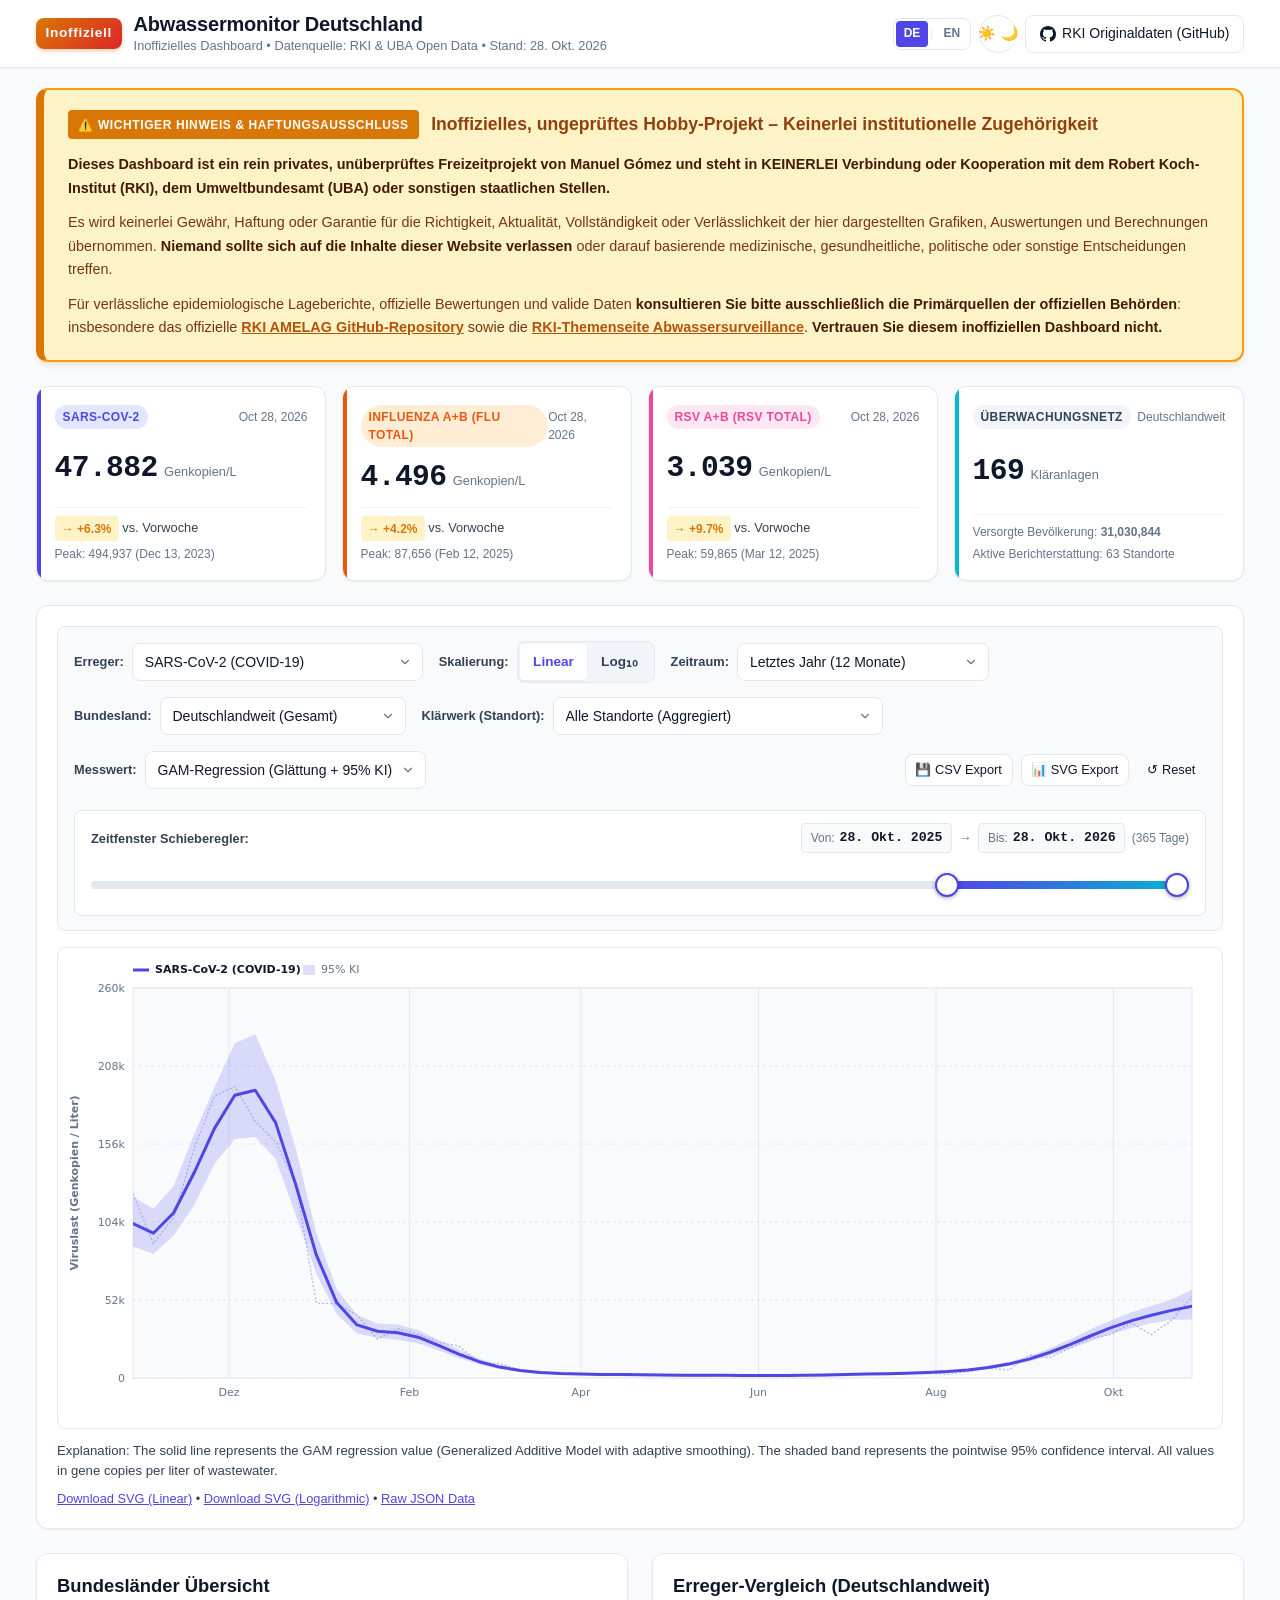
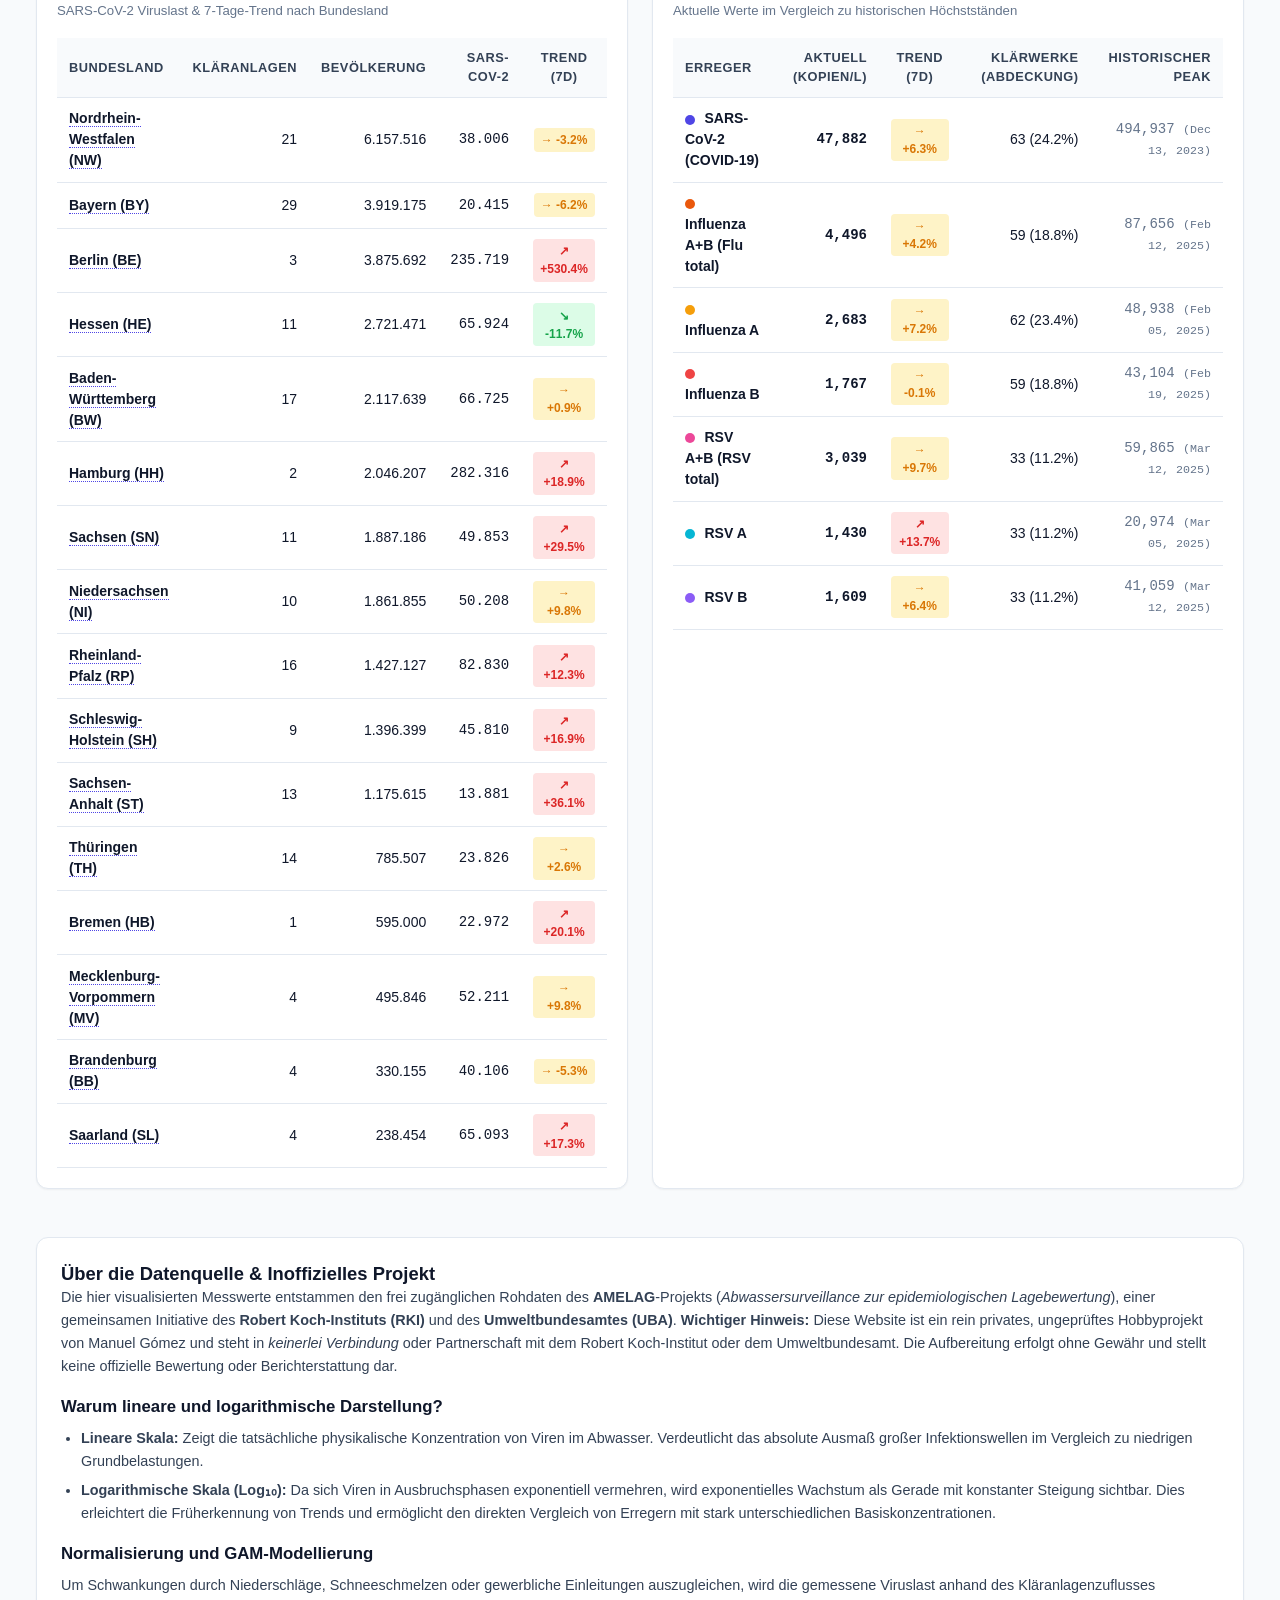
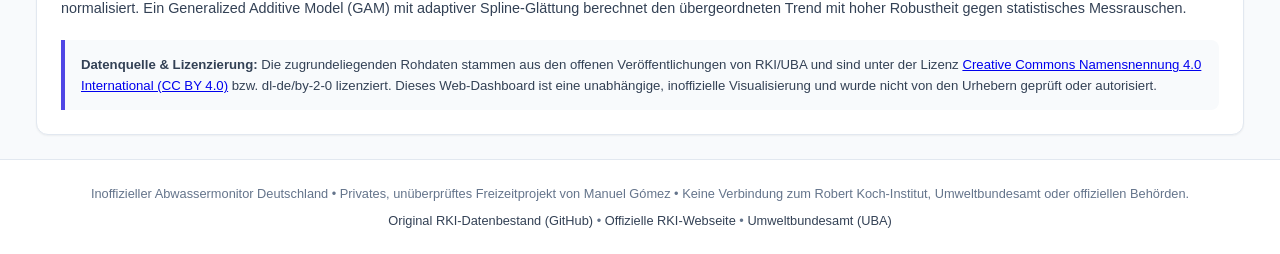
==== commit f764a29a: "chore(data): auto-update from RKI AMELAG (upstream commit 7e91644)" ====
--- a/en/index.html
+++ b/en/index.html
@@ -16,7 +16,7 @@
   <meta property="og:url" content="https://mgomezch.github.io/amelag-dashboard/">
   <meta property="og:image" content="../assets/national_chart_linear.svg">
 
-  <link rel="stylesheet" href="../css/dashboard.css?v=1793737309">
+  <link rel="stylesheet" href="../css/dashboard.css?v=1793799456">
   
   <noscript>
     <style>
@@ -36,7 +36,7 @@
         <div class="brand-badge brand-badge-unofficial" data-i18n="brand_badge">Unofficial</div>
         <div>
           <h1 class="brand-title" data-i18n="brand_title">Wastewater Monitor Germany</h1>
-          <p class="brand-subtitle"><span data-i18n="brand_sub">Unofficial Dashboard • Data Source: RKI &amp; UBA Open Data • As of:</span> <time id="header-data-date" datetime="2026-10-21">Oct 21, 2026</time></p>
+          <p class="brand-subtitle"><span data-i18n="brand_sub">Unofficial Dashboard • Data Source: RKI &amp; UBA Open Data • As of:</span> <time id="header-data-date" datetime="2026-10-28">Oct 28, 2026</time></p>
         </div>
       </div>
       <div class="header-actions">
@@ -77,45 +77,45 @@
       <div class="kpi-card" id="kpi-sars">
         <div class="kpi-header">
           <span class="pathogen-pill pathogen-sars">SARS-CoV-2</span>
-          <span class="kpi-date">Oct 21, 2026</span>
+          <span class="kpi-date">Oct 28, 2026</span>
         </div>
         <div class="kpi-value-row">
-          <span class="kpi-value" id="kpi-sars-val">51,944</span>
+          <span class="kpi-value" id="kpi-sars-val">47,882</span>
           <span class="kpi-unit" data-i18n="kpi_unit">Gene copies/L</span>
         </div>
         <div class="kpi-footer">
-          <span class="kpi-trend" id="kpi-sars-trend"><span class="badge badge-rising">↗ +11.3%</span> vs. previous week</span>
-          <span class="kpi-sub">Peak: 489,953 (Dec 13, 2023)</span>
+          <span class="kpi-trend" id="kpi-sars-trend"><span class="badge badge-stable">→ +6.3%</span> vs. previous week</span>
+          <span class="kpi-sub">Peak: 494,937 (Dec 13, 2023)</span>
         </div>
       </div>
 
       <div class="kpi-card" id="kpi-flu">
         <div class="kpi-header">
           <span class="pathogen-pill pathogen-flu">Influenza A+B (Flu total)</span>
-          <span class="kpi-date">Oct 21, 2026</span>
+          <span class="kpi-date">Oct 28, 2026</span>
         </div>
         <div class="kpi-value-row">
-          <span class="kpi-value" id="kpi-flu-val">4,659</span>
+          <span class="kpi-value" id="kpi-flu-val">4,496</span>
           <span class="kpi-unit" data-i18n="kpi_unit">Gene copies/L</span>
         </div>
         <div class="kpi-footer">
-          <span class="kpi-trend" id="kpi-flu-trend"><span class="badge badge-stable">→ +7.6%</span> vs. previous week</span>
-          <span class="kpi-sub">Peak: 86,148 (Feb 12, 2025)</span>
+          <span class="kpi-trend" id="kpi-flu-trend"><span class="badge badge-stable">→ +4.2%</span> vs. previous week</span>
+          <span class="kpi-sub">Peak: 87,656 (Feb 12, 2025)</span>
         </div>
       </div>
 
       <div class="kpi-card" id="kpi-rsv">
         <div class="kpi-header">
           <span class="pathogen-pill pathogen-rsv">RSV A+B (RSV total)</span>
-          <span class="kpi-date">Oct 21, 2026</span>
+          <span class="kpi-date">Oct 28, 2026</span>
         </div>
         <div class="kpi-value-row">
-          <span class="kpi-value" id="kpi-rsv-val">2,768</span>
+          <span class="kpi-value" id="kpi-rsv-val">3,039</span>
           <span class="kpi-unit" data-i18n="kpi_unit">Gene copies/L</span>
         </div>
         <div class="kpi-footer">
-          <span class="kpi-trend" id="kpi-rsv-trend"><span class="badge badge-rising">↗ +48.1%</span> vs. previous week</span>
-          <span class="kpi-sub">Peak: 59,974 (Mar 12, 2025)</span>
+          <span class="kpi-trend" id="kpi-rsv-trend"><span class="badge badge-stable">→ +9.7%</span> vs. previous week</span>
+          <span class="kpi-sub">Peak: 59,865 (Mar 12, 2025)</span>
         </div>
       </div>
 
@@ -130,7 +130,7 @@
         </div>
         <div class="kpi-footer">
           <span class="kpi-sub"><span data-i18n="covered_pop">Covered Population:</span> <strong>31,030,844</strong></span>
-          <span class="kpi-sub"><span data-i18n="active_rep">Active Reporting:</span> 39 <span data-i18n="sites">Sites</span></span>
+          <span class="kpi-sub"><span data-i18n="active_rep">Active Reporting:</span> 63 <span data-i18n="sites">Sites</span></span>
         </div>
       </div>
     </section>
@@ -255,7 +255,7 @@
         <div id="chart-svg-container" class="chart-svg-container">
           <svg xmlns="http://www.w3.org/2000/svg" viewBox="0 0 980 480" class="amelag-chart-svg" role="img" aria-label="National Viral Load in Wastewater (Linear Scale (Gene copies / Liter))">
   <title>Wastewater Monitor Germany - Linear Scale (Gene copies / Liter)</title>
-  <desc>Time series of SARS-CoV-2, Influenza, and RSV viral load in wastewater (Germany, 2022-03-02 to 2026-10-21).</desc>
+  <desc>Time series of SARS-CoV-2, Influenza, and RSV viral load in wastewater (Germany, 2022-03-02 to 2026-10-28).</desc>
   <defs>
     <linearGradient id="ciGrad" x1="0%" y1="0%" x2="0%" y2="100%">
       <stop offset="0%" stop-color="#4f46e5" stop-opacity="0.25" />
@@ -282,31 +282,31 @@
     <text x="70" y="54.0" text-anchor="end" font-size="11" fill="var(--text-muted, #64748b)" font-family="system-ui, sans-serif">700k</text>
   </g>
   <g class="grid-x">
-    <line x1="141.4" y1="50" x2="141.4" y2="420" stroke="var(--grid-color, #f1f5f9)" stroke-width="1" />
-    <text x="141.4" y="438" text-anchor="middle" font-size="11" font-weight="normal" fill="var(--text-muted, #64748b)" font-family="system-ui, sans-serif">Jul '22</text>
-    <line x1="234.8" y1="50" x2="234.8" y2="420" stroke="var(--grid-major, #cbd5e1)" stroke-width="1" />
-    <text x="234.8" y="438" text-anchor="middle" font-size="11" font-weight="bold" fill="var(--text-muted, #64748b)" font-family="system-ui, sans-serif">2023</text>
-    <line x1="326.7" y1="50" x2="326.7" y2="420" stroke="var(--grid-color, #f1f5f9)" stroke-width="1" />
-    <text x="326.7" y="438" text-anchor="middle" font-size="11" font-weight="normal" fill="var(--text-muted, #64748b)" font-family="system-ui, sans-serif">Jul '23</text>
-    <line x1="420.1" y1="50" x2="420.1" y2="420" stroke="var(--grid-major, #cbd5e1)" stroke-width="1" />
-    <text x="420.1" y="438" text-anchor="middle" font-size="11" font-weight="bold" fill="var(--text-muted, #64748b)" font-family="system-ui, sans-serif">2024</text>
-    <line x1="512.5" y1="50" x2="512.5" y2="420" stroke="var(--grid-color, #f1f5f9)" stroke-width="1" />
-    <text x="512.5" y="438" text-anchor="middle" font-size="11" font-weight="normal" fill="var(--text-muted, #64748b)" font-family="system-ui, sans-serif">Jul '24</text>
-    <line x1="606.0" y1="50" x2="606.0" y2="420" stroke="var(--grid-major, #cbd5e1)" stroke-width="1" />
-    <text x="606.0" y="438" text-anchor="middle" font-size="11" font-weight="bold" fill="var(--text-muted, #64748b)" font-family="system-ui, sans-serif">2025</text>
-    <line x1="697.8" y1="50" x2="697.8" y2="420" stroke="var(--grid-color, #f1f5f9)" stroke-width="1" />
-    <text x="697.8" y="438" text-anchor="middle" font-size="11" font-weight="normal" fill="var(--text-muted, #64748b)" font-family="system-ui, sans-serif">Jul '25</text>
-    <line x1="791.3" y1="50" x2="791.3" y2="420" stroke="var(--grid-major, #cbd5e1)" stroke-width="1" />
-    <text x="791.3" y="438" text-anchor="middle" font-size="11" font-weight="bold" fill="var(--text-muted, #64748b)" font-family="system-ui, sans-serif">2026</text>
-    <line x1="883.1" y1="50" x2="883.1" y2="420" stroke="var(--grid-color, #f1f5f9)" stroke-width="1" />
-    <text x="883.1" y="438" text-anchor="middle" font-size="11" font-weight="normal" fill="var(--text-muted, #64748b)" font-family="system-ui, sans-serif">Jul '26</text>
+    <line x1="141.2" y1="50" x2="141.2" y2="420" stroke="var(--grid-color, #f1f5f9)" stroke-width="1" />
+    <text x="141.2" y="438" text-anchor="middle" font-size="11" font-weight="normal" fill="var(--text-muted, #64748b)" font-family="system-ui, sans-serif">Jul '22</text>
+    <line x1="234.2" y1="50" x2="234.2" y2="420" stroke="var(--grid-major, #cbd5e1)" stroke-width="1" />
+    <text x="234.2" y="438" text-anchor="middle" font-size="11" font-weight="bold" fill="var(--text-muted, #64748b)" font-family="system-ui, sans-serif">2023</text>
+    <line x1="325.7" y1="50" x2="325.7" y2="420" stroke="var(--grid-color, #f1f5f9)" stroke-width="1" />
+    <text x="325.7" y="438" text-anchor="middle" font-size="11" font-weight="normal" fill="var(--text-muted, #64748b)" font-family="system-ui, sans-serif">Jul '23</text>
+    <line x1="418.7" y1="50" x2="418.7" y2="420" stroke="var(--grid-major, #cbd5e1)" stroke-width="1" />
+    <text x="418.7" y="438" text-anchor="middle" font-size="11" font-weight="bold" fill="var(--text-muted, #64748b)" font-family="system-ui, sans-serif">2024</text>
+    <line x1="510.8" y1="50" x2="510.8" y2="420" stroke="var(--grid-color, #f1f5f9)" stroke-width="1" />
+    <text x="510.8" y="438" text-anchor="middle" font-size="11" font-weight="normal" fill="var(--text-muted, #64748b)" font-family="system-ui, sans-serif">Jul '24</text>
+    <line x1="603.8" y1="50" x2="603.8" y2="420" stroke="var(--grid-major, #cbd5e1)" stroke-width="1" />
+    <text x="603.8" y="438" text-anchor="middle" font-size="11" font-weight="bold" fill="var(--text-muted, #64748b)" font-family="system-ui, sans-serif">2025</text>
+    <line x1="695.3" y1="50" x2="695.3" y2="420" stroke="var(--grid-color, #f1f5f9)" stroke-width="1" />
+    <text x="695.3" y="438" text-anchor="middle" font-size="11" font-weight="normal" fill="var(--text-muted, #64748b)" font-family="system-ui, sans-serif">Jul '25</text>
+    <line x1="788.3" y1="50" x2="788.3" y2="420" stroke="var(--grid-major, #cbd5e1)" stroke-width="1" />
+    <text x="788.3" y="438" text-anchor="middle" font-size="11" font-weight="bold" fill="var(--text-muted, #64748b)" font-family="system-ui, sans-serif">2026</text>
+    <line x1="879.8" y1="50" x2="879.8" y2="420" stroke="var(--grid-color, #f1f5f9)" stroke-width="1" />
+    <text x="879.8" y="438" text-anchor="middle" font-size="11" font-weight="normal" fill="var(--text-muted, #64748b)" font-family="system-ui, sans-serif">Jul '26</text>
   </g>
   <g clip-path="url(#plotClip)">
-    <path d="M 80.0,247.9 L 83.6,213.4 L 87.1,159.5 L 90.7,124.5 L 94.2,120.1 L 97.8,137.8 L 101.3,182.2 L 104.9,226.6 L 108.4,272.4 L 112.0,310.3 L 115.5,334.0 L 119.1,350.6 L 122.6,354.5 L 126.2,343.5 L 129.8,312.5 L 133.3,255.4 L 136.9,208.5 L 140.4,178.9 L 144.0,154.8 L 147.5,150.0 L 151.1,159.8 L 154.6,215.8 L 158.2,278.1 L 161.7,314.8 L 165.3,334.9 L 168.8,341.7 L 172.4,349.6 L 176.0,358.1 L 179.5,354.2 L 183.1,335.5 L 186.6,292.5 L 190.2,239.6 L 193.7,221.9 L 197.3,229.5 L 200.8,267.7 L 204.4,304.5 L 207.9,324.2 L 211.5,332.0 L 215.0,320.5 L 218.6,293.8 L 222.1,256.3 L 225.7,222.0 L 229.3,236.8 L 232.8,275.3 L 236.4,321.4 L 239.9,355.4 L 243.5,364.9 L 247.0,353.0 L 250.6,313.2 L 254.1,255.7 L 257.7,226.9 L 261.2,214.2 L 264.8,216.5 L 268.3,228.3 L 271.9,253.7 L 275.5,298.8 L 279.0,328.5 L 282.6,342.0 L 286.1,344.8 L 289.7,343.6 L 293.2,352.8 L 296.8,364.0 L 300.3,374.3 L 303.9,383.4 L 307.4,389.1 L 311.0,394.6 L 314.5,398.8 L 318.1,402.0 L 321.7,405.2 L 325.2,406.5 L 328.8,406.0 L 332.3,403.8 L 335.9,400.5 L 339.4,398.7 L 343.0,396.4 L 346.5,392.8 L 350.1,387.1 L 353.6,377.5 L 357.2,367.7 L 360.7,356.6 L 364.3,345.8 L 367.9,339.4 L 371.4,329.6 L 375.0,319.1 L 378.5,305.3 L 382.1,287.3 L 385.6,274.7 L 389.2,258.8 L 392.7,247.3 L 396.3,231.9 L 399.8,198.8 L 403.4,157.0 L 406.9,107.6 L 410.5,96.5 L 414.0,145.8 L 417.6,208.0 L 421.2,274.3 L 424.7,317.3 L 428.3,336.6 L 431.8,344.3 L 435.4,348.9 L 438.9,365.0 L 442.5,383.2 L 446.0,394.2 L 449.6,399.8 L 453.1,401.6 L 456.7,402.8 L 460.2,404.1 L 463.8,405.1 L 467.4,406.8 L 470.9,407.5 L 474.5,406.4 L 478.0,403.6 L 481.6,399.3 L 485.1,397.6 L 488.7,398.0 L 492.2,397.9 L 495.8,396.9 L 499.3,392.8 L 502.9,385.7 L 506.4,375.1 L 510.0,361.0 L 513.6,351.4 L 517.1,344.3 L 520.7,342.4 L 524.2,344.9 L 527.8,343.5 L 531.3,340.8 L 534.9,334.7 L 538.4,331.7 L 542.0,337.7 L 545.5,341.0 L 549.1,341.3 L 552.6,335.5 L 556.2,322.0 L 559.8,308.1 L 563.3,291.3 L 566.9,285.7 L 570.4,292.4 L 574.0,300.7 L 577.5,315.3 L 581.1,325.7 L 584.6,333.7 L 588.2,340.1 L 591.7,339.0 L 595.3,335.9 L 598.8,332.1 L 602.4,340.1 L 606.0,362.4 L 609.5,378.1 L 613.1,386.4 L 616.6,389.3 L 620.2,389.7 L 623.7,392.6 L 627.3,395.5 L 630.8,398.3 L 634.4,400.8 L 637.9,402.1 L 641.5,403.5 L 645.0,404.0 L 648.6,403.5 L 652.1,403.0 L 655.7,402.5 L 659.3,404.5 L 662.8,406.7 L 666.4,406.9 L 669.9,405.3 L 673.5,401.7 L 677.0,399.1 L 680.6,398.3 L 684.1,397.3 L 687.7,397.0 L 691.2,396.1 L 694.8,396.6 L 698.3,398.6 L 701.9,398.6 L 705.5,397.0 L 709.0,392.7 L 712.6,386.8 L 716.1,382.2 L 719.7,375.6 L 723.2,369.0 L 726.8,362.0 L 730.3,355.2 L 733.9,354.4 L 737.4,350.4 L 741.0,340.0 L 744.5,324.4 L 748.1,312.9 L 751.7,325.8 L 755.2,343.8 L 758.8,355.4 L 762.3,358.9 L 765.9,352.2 L 769.4,339.2 L 773.0,319.8 L 776.5,301.1 L 780.1,300.5 L 783.6,315.8 L 787.2,345.3 L 790.7,372.1 L 794.3,387.9 L 797.9,396.4 L 801.4,400.2 L 805.0,402.4 L 808.5,404.5 L 812.1,406.8 L 815.6,410.1 L 819.2,413.1 L 822.7,415.3 L 826.3,416.9 L 829.8,417.7 L 833.4,418.2 L 836.9,418.5 L 840.5,418.7 L 844.0,418.8 L 847.6,418.9 L 851.2,419.0 L 854.7,419.0 L 858.3,419.0 L 861.8,419.1 L 865.4,419.1 L 868.9,419.1 L 872.5,419.0 L 876.0,419.0 L 879.6,418.8 L 883.1,418.7 L 886.7,418.5 L 890.2,418.3 L 893.8,418.1 L 897.4,417.8 L 900.9,417.4 L 904.5,416.8 L 908.0,415.9 L 911.6,414.5 L 915.1,412.5 L 918.7,409.9 L 922.2,406.5 L 925.8,402.8 L 929.3,398.9 L 932.9,395.2 L 936.4,391.3 L 940.0,385.6 L 940.0,398.1 L 936.4,398.8 L 932.9,401.1 L 929.3,404.0 L 925.8,407.0 L 922.2,409.9 L 918.7,412.4 L 915.1,414.4 L 911.6,415.9 L 908.0,416.9 L 904.5,417.7 L 900.9,418.1 L 897.4,418.4 L 893.8,418.6 L 890.2,418.8 L 886.7,418.9 L 883.1,419.1 L 879.6,419.2 L 876.0,419.3 L 872.5,419.3 L 868.9,419.3 L 865.4,419.4 L 861.8,419.3 L 858.3,419.3 L 854.7,419.3 L 851.2,419.3 L 847.6,419.2 L 844.0,419.1 L 840.5,419.1 L 836.9,418.9 L 833.4,418.7 L 829.8,418.4 L 826.3,417.7 L 822.7,416.7 L 819.2,415.1 L 815.6,412.8 L 812.1,410.4 L 808.5,408.4 L 805.0,407.1 L 801.4,405.4 L 797.9,402.6 L 794.3,397.2 L 790.7,384.8 L 787.2,365.2 L 783.6,343.9 L 780.1,331.2 L 776.5,334.3 L 773.0,345.5 L 769.4,360.1 L 765.9,370.8 L 762.3,374.0 L 758.8,373.1 L 755.2,364.1 L 751.7,350.3 L 748.1,343.8 L 744.5,349.1 L 741.0,361.4 L 737.4,368.5 L 733.9,370.3 L 730.3,373.2 L 726.8,376.7 L 723.2,382.7 L 719.7,388.0 L 716.1,391.6 L 712.6,396.3 L 709.0,400.1 L 705.5,403.3 L 701.9,405.0 L 698.3,404.2 L 694.8,403.5 L 691.2,402.9 L 687.7,403.0 L 684.1,403.8 L 680.6,403.7 L 677.0,404.6 L 673.5,406.8 L 669.9,409.2 L 666.4,410.9 L 662.8,410.3 L 659.3,408.8 L 655.7,407.7 L 652.1,407.4 L 648.6,408.1 L 645.0,408.3 L 641.5,407.9 L 637.9,407.4 L 634.4,405.9 L 630.8,404.4 L 627.3,402.2 L 623.7,399.9 L 620.2,398.8 L 616.6,398.2 L 613.1,397.9 L 609.5,393.4 L 606.0,381.7 L 602.4,368.4 L 598.8,359.9 L 595.3,360.5 L 591.7,364.1 L 588.2,362.1 L 584.6,359.1 L 581.1,352.3 L 577.5,343.6 L 574.0,335.9 L 570.4,325.2 L 566.9,322.3 L 563.3,327.1 L 559.8,337.1 L 556.2,350.4 L 552.6,357.8 L 549.1,362.8 L 545.5,363.6 L 542.0,359.4 L 538.4,357.8 L 534.9,358.2 L 531.3,362.0 L 527.8,365.6 L 524.2,364.1 L 520.7,364.0 L 517.1,365.0 L 513.6,369.5 L 510.0,378.5 L 506.4,387.3 L 502.9,395.5 L 499.3,400.6 L 495.8,403.0 L 492.2,404.3 L 488.7,404.1 L 485.1,404.2 L 481.6,405.9 L 478.0,408.3 L 474.5,410.7 L 470.9,411.3 L 467.4,410.8 L 463.8,410.0 L 460.2,408.9 L 456.7,408.4 L 453.1,407.5 L 449.6,405.7 L 446.0,402.4 L 442.5,394.1 L 438.9,382.1 L 435.4,371.9 L 431.8,367.6 L 428.3,365.5 L 424.7,351.6 L 421.2,324.2 L 417.6,285.1 L 414.0,237.4 L 410.5,212.7 L 406.9,218.7 L 403.4,248.1 L 399.8,279.3 L 396.3,291.2 L 392.7,300.0 L 389.2,307.5 L 385.6,313.6 L 382.1,325.5 L 378.5,336.6 L 375.0,348.9 L 371.4,357.7 L 367.9,362.1 L 364.3,368.7 L 360.7,375.5 L 357.2,383.7 L 353.6,391.7 L 350.1,396.9 L 346.5,401.3 L 343.0,403.5 L 339.4,404.6 L 335.9,406.4 L 332.3,408.2 L 328.8,410.0 L 325.2,410.5 L 321.7,409.3 L 318.1,407.5 L 314.5,404.8 L 311.0,402.0 L 307.4,398.8 L 303.9,393.9 L 300.3,388.8 L 296.8,381.1 L 293.2,372.9 L 289.7,368.8 L 286.1,367.2 L 282.6,366.8 L 279.0,357.1 L 275.5,333.8 L 271.9,307.6 L 268.3,284.7 L 264.8,277.8 L 261.2,277.8 L 257.7,281.9 L 254.1,309.9 L 250.6,346.1 L 247.0,373.0 L 243.5,382.5 L 239.9,373.4 L 236.4,351.7 L 232.8,317.8 L 229.3,285.7 L 225.7,281.6 L 222.1,300.2 L 218.6,330.2 L 215.0,349.0 L 211.5,355.7 L 207.9,355.3 L 204.4,338.5 L 200.8,312.3 L 197.3,287.7 L 193.7,277.5 L 190.2,299.9 L 186.6,332.6 L 183.1,361.5 L 179.5,376.7 L 176.0,376.3 L 172.4,371.9 L 168.8,366.3 L 165.3,360.5 L 161.7,351.2 L 158.2,322.0 L 154.6,279.6 L 151.1,243.1 L 147.5,229.6 L 144.0,244.3 L 140.4,255.7 L 136.9,278.5 L 133.3,314.0 L 129.8,346.1 L 126.2,369.4 L 122.6,377.1 L 119.1,374.6 L 115.5,365.2 L 112.0,345.8 L 108.4,320.6 L 104.9,289.9 L 101.3,256.7 L 97.8,233.2 L 94.2,214.8 L 90.7,220.0 L 87.1,249.0 L 83.6,292.0 L 80.0,341.5 Z" fill="url(#ciGrad)" />
-    <path d="M 80.0,304.4 L 83.6,287.0 L 87.1,144.4 L 90.7,174.6 L 94.2,202.2 L 97.8,152.3 L 101.3,225.7 L 104.9,246.9 L 108.4,320.3 L 112.0,325.2 L 115.5,345.4 L 119.1,355.6 L 122.6,394.1 L 126.2,351.6 L 129.8,313.1 L 133.3,285.2 L 136.9,240.0 L 140.4,241.3 L 144.0,232.9 L 147.5,233.2 L 151.1,231.3 L 154.6,273.3 L 158.2,316.9 L 161.7,351.2 L 165.3,360.5 L 168.8,366.7 L 172.4,368.2 L 176.0,370.3 L 179.5,371.4 L 183.1,341.1 L 186.6,280.6 L 190.2,318.1 L 193.7,269.8 L 197.3,272.3 L 200.8,302.4 L 204.4,345.1 L 207.9,349.8 L 211.5,342.9 L 215.0,336.8 L 218.6,304.5 L 222.1,309.5 L 225.7,257.4 L 229.3,265.1 L 232.8,216.0 L 236.4,326.7 L 239.9,365.4 L 243.5,370.2 L 247.0,356.5 L 250.6,311.2 L 254.1,310.9 L 257.7,279.1 L 261.2,266.2 L 264.8,262.0 L 268.3,213.2 L 271.9,252.0 L 275.5,304.7 L 279.0,349.4 L 282.6,346.4 L 286.1,346.4 L 289.7,351.3 L 293.2,355.0 L 296.8,367.0 L 300.3,379.4 L 303.9,390.1 L 307.4,392.9 L 311.0,401.2 L 314.5,403.4 L 318.1,406.5 L 321.7,407.8 L 325.2,408.8 L 328.8,409.4 L 332.3,403.4 L 335.9,404.4 L 339.4,399.2 L 343.0,393.2 L 346.5,390.8 L 350.1,384.5 L 353.6,383.5 L 357.2,386.4 L 360.7,367.5 L 364.3,351.0 L 367.9,347.8 L 371.4,355.8 L 375.0,353.3 L 378.5,322.9 L 382.1,303.7 L 385.6,283.4 L 389.2,267.2 L 392.7,249.9 L 396.3,184.3 L 399.8,181.5 L 403.4,152.3 L 406.9,110.6 L 410.5,-81.4 L 414.0,85.4 L 417.6,151.3 L 421.2,221.7 L 424.7,331.1 L 428.3,333.3 L 431.8,324.7 L 435.4,336.3 L 438.9,350.5 L 442.5,371.6 L 446.0,389.1 L 449.6,400.2 L 453.1,401.4 L 456.7,400.5 L 460.2,401.7 L 463.8,410.1 L 467.4,402.1 L 470.9,407.9 L 474.5,408.6 L 478.0,404.2 L 481.6,395.8 L 485.1,399.6 L 488.7,402.1 L 492.2,394.7 L 495.8,395.1 L 499.3,394.8 L 502.9,382.3 L 506.4,367.7 L 510.0,365.6 L 513.6,349.7 L 517.1,339.0 L 520.7,349.9 L 524.2,350.1 L 527.8,348.6 L 531.3,351.5 L 534.9,349.9 L 538.4,343.4 L 542.0,348.9 L 545.5,340.0 L 549.1,338.0 L 552.6,348.0 L 556.2,315.0 L 559.8,316.2 L 563.3,285.5 L 566.9,291.7 L 570.4,314.5 L 574.0,328.0 L 577.5,344.5 L 581.1,329.5 L 584.6,315.7 L 588.2,334.6 L 591.7,353.3 L 595.3,341.0 L 598.8,345.7 L 602.4,329.6 L 606.0,369.1 L 609.5,386.2 L 613.1,397.9 L 616.6,383.4 L 620.2,385.5 L 623.7,399.3 L 627.3,396.3 L 630.8,400.0 L 634.4,402.4 L 637.9,406.6 L 641.5,405.8 L 645.0,406.2 L 648.6,406.6 L 652.1,406.9 L 655.7,405.6 L 659.3,406.3 L 662.8,406.0 L 666.4,411.7 L 669.9,409.8 L 673.5,403.9 L 677.0,402.2 L 680.6,397.9 L 684.1,401.1 L 687.7,401.9 L 691.2,399.4 L 694.8,396.4 L 698.3,405.6 L 701.9,401.4 L 705.5,394.9 L 709.0,389.3 L 712.6,391.4 L 716.1,381.1 L 719.7,389.9 L 723.2,386.7 L 726.8,371.6 L 730.3,366.2 L 733.9,366.3 L 737.4,355.3 L 741.0,349.7 L 744.5,345.7 L 748.1,313.3 L 751.7,346.8 L 755.2,345.8 L 758.8,355.1 L 762.3,372.7 L 765.9,363.5 L 769.4,339.2 L 773.0,320.8 L 776.5,317.5 L 780.1,329.7 L 783.6,336.8 L 787.2,352.0 L 790.7,393.6 L 794.3,393.9 L 797.9,397.7 L 801.4,406.3 L 805.0,402.6 L 808.5,404.6 L 812.1,407.4 L 815.6,408.8 L 819.2,414.6 L 822.7,414.9 L 826.3,417.1 L 829.8,418.3 L 833.4,418.5 L 836.9,418.4 L 840.5,419.0 L 844.0,418.9 L 847.6,419.1 L 851.2,419.1 L 854.7,419.1 L 858.3,419.2 L 861.8,418.9 L 865.4,419.4 L 868.9,419.2 L 872.5,419.3 L 876.0,419.0 L 879.6,419.3 L 883.1,418.4 L 886.7,418.5 L 890.2,418.9 L 893.8,418.4 L 897.4,418.2 L 900.9,418.6 L 904.5,417.7 L 908.0,416.5 L 911.6,417.2 L 915.1,411.9 L 918.7,413.0 L 922.2,409.5 L 925.8,406.1 L 929.3,404.7 L 932.9,400.7 L 936.4,400.9 L 940.0,394.0" fill="none" stroke="#93c5fd" stroke-width="1" stroke-dasharray="2,2" opacity="0.75" />
-    <path d="M 403.4,418.6 L 406.9,418.0 L 410.5,416.0 L 414.0,413.8 L 421.2,414.1 L 424.7,413.1 L 428.3,410.1 L 431.8,405.6 L 435.4,401.7 L 438.9,401.6 L 442.5,406.3 L 446.0,411.8 L 449.6,414.9 L 453.1,416.0 L 456.7,416.3 L 460.2,416.6 L 463.8,417.0 L 467.4,417.5 L 470.9,417.7 L 474.5,417.8 L 478.0,417.9 L 481.6,418.1 L 485.1,418.2 L 488.7,418.3 L 492.2,418.3 L 495.8,418.3 L 499.3,418.3 L 502.9,418.4 L 506.4,418.4 L 510.0,418.4 L 513.6,418.3 L 517.1,418.3 L 520.7,418.3 L 524.2,418.3 L 527.8,418.3 L 531.3,418.3 L 534.9,418.3 L 538.4,418.3 L 542.0,418.3 L 545.5,418.3 L 549.1,418.3 L 552.6,418.3 L 556.2,418.3 L 559.8,418.4 L 563.3,418.4 L 566.9,418.4 L 570.4,418.4 L 574.0,418.3 L 577.5,418.2 L 581.1,418.1 L 584.6,418.0 L 588.2,418.0 L 591.7,417.7 L 595.3,417.0 L 598.8,415.6 L 602.4,413.5 L 606.0,410.6 L 609.5,406.4 L 613.1,400.0 L 616.6,391.2 L 620.2,382.0 L 623.7,375.8 L 627.3,374.5 L 630.8,377.5 L 634.4,383.9 L 637.9,392.8 L 641.5,401.9 L 645.0,408.7 L 648.6,412.8 L 652.1,415.1 L 655.7,416.4 L 659.3,417.2 L 662.8,417.7 L 666.4,418.0 L 669.9,418.0 L 673.5,417.9 L 677.0,417.9 L 680.6,417.9 L 684.1,418.0 L 687.7,418.1 L 691.2,418.1 L 694.8,418.1 L 698.3,418.1 L 701.9,418.1 L 705.5,418.2 L 709.0,418.2 L 712.6,418.2 L 716.1,418.2 L 719.7,418.2 L 723.2,418.2 L 726.8,418.2 L 730.3,418.2 L 733.9,418.2 L 737.4,418.3 L 741.0,418.2 L 744.5,418.1 L 748.1,418.0 L 751.7,417.8 L 755.2,417.8 L 758.8,417.8 L 762.3,417.8 L 765.9,417.7 L 769.4,417.4 L 773.0,416.5 L 776.5,414.7 L 780.1,412.0 L 783.6,408.6 L 787.2,405.6 L 790.7,404.4 L 794.3,405.0 L 797.9,405.5 L 801.4,404.1 L 805.0,401.6 L 808.5,401.1 L 812.1,404.9 L 815.6,410.1 L 819.2,413.9 L 822.7,416.1 L 826.3,417.3 L 829.8,417.8 L 833.4,418.0 L 836.9,418.0 L 840.5,418.1 L 844.0,418.2 L 847.6,418.2 L 851.2,418.2 L 854.7,418.2 L 858.3,418.2 L 861.8,418.2 L 865.4,418.3 L 868.9,418.3 L 872.5,418.3 L 876.0,418.3 L 879.6,418.3 L 883.1,418.2 L 886.7,418.2 L 890.2,418.2 L 893.8,418.2 L 897.4,418.2 L 900.9,418.2 L 904.5,418.2 L 908.0,418.2 L 911.6,418.2 L 915.1,418.2 L 918.7,418.2 L 922.2,418.1 L 925.8,418.1 L 929.3,418.0 L 932.9,417.9 L 936.4,417.7 L 940.0,417.5" fill="none" stroke="#ea580c" stroke-width="2" opacity="0.9" />
-    <path d="M 559.8,418.5 L 563.3,418.5 L 566.9,418.5 L 570.4,418.5 L 574.0,418.5 L 577.5,418.4 L 581.1,418.4 L 584.6,418.3 L 588.2,418.1 L 591.7,417.9 L 595.3,417.5 L 598.8,416.9 L 613.1,411.4 L 616.6,408.8 L 620.2,405.7 L 623.7,402.1 L 627.3,398.2 L 630.8,394.2 L 634.4,390.9 L 637.9,388.7 L 641.5,388.3 L 645.0,390.0 L 648.6,393.4 L 652.1,398.0 L 655.7,402.8 L 659.3,407.2 L 662.8,410.7 L 666.4,413.3 L 669.9,415.2 L 673.5,416.4 L 677.0,417.2 L 680.6,417.7 L 684.1,418.0 L 687.7,418.3 L 691.2,418.4 L 694.8,418.5 L 698.3,418.6 L 701.9,418.6 L 705.5,418.7 L 709.0,418.7 L 712.6,418.7 L 716.1,418.7 L 719.7,418.7 L 723.2,418.7 L 726.8,418.7 L 730.3,418.7 L 733.9,418.7 L 737.4,418.6 L 741.0,418.6 L 744.5,418.6 L 748.1,418.5 L 751.7,418.4 L 755.2,418.3 L 758.8,418.1 L 762.3,417.9 L 765.9,417.7 L 769.4,417.5 L 773.0,417.2 L 776.5,416.9 L 780.1,416.5 L 783.6,416.0 L 787.2,415.3 L 790.7,414.3 L 794.3,412.9 L 797.9,411.2 L 801.4,409.1 L 805.0,406.5 L 808.5,403.5 L 812.1,400.7 L 815.6,398.6 L 819.2,397.6 L 822.7,397.6 L 826.3,398.5 L 829.8,400.3 L 833.4,402.7 L 836.9,405.4 L 840.5,408.1 L 844.0,410.6 L 847.6,412.8 L 851.2,414.5 L 854.7,415.7 L 858.3,416.7 L 861.8,417.3 L 865.4,417.8 L 868.9,418.1 L 872.5,418.4 L 876.0,418.5 L 879.6,418.7 L 883.1,418.8" fill="none" stroke="#ec4899" stroke-width="2" opacity="0.9" />
-    <path d="M 80.0,303.7 L 83.6,257.3 L 87.1,209.0 L 90.7,176.9 L 94.2,172.0 L 97.8,190.4 L 101.3,223.0 L 104.9,261.4 L 108.4,298.9 L 112.0,329.8 L 115.5,351.4 L 119.1,363.9 L 122.6,367.0 L 126.2,357.8 L 129.8,330.9 L 133.3,287.9 L 136.9,247.0 L 140.4,221.0 L 144.0,204.1 L 147.5,193.3 L 151.1,205.5 L 154.6,250.7 L 158.2,302.1 L 161.7,334.9 L 165.3,348.8 L 168.8,355.2 L 172.4,361.9 L 176.0,368.0 L 179.5,366.6 L 183.1,349.7 L 186.6,314.4 L 190.2,272.8 L 193.7,252.0 L 197.3,261.3 L 200.8,291.9 L 204.4,323.0 L 207.9,341.3 L 211.5,344.7 L 215.0,336.0 L 218.6,313.5 L 222.1,280.0 L 225.7,254.5 L 229.3,263.2 L 232.8,298.4 L 236.4,337.9 L 239.9,365.2 L 243.5,374.6 L 247.0,363.9 L 250.6,331.2 L 254.1,285.5 L 257.7,256.7 L 261.2,248.9 L 264.8,249.9 L 268.3,259.0 L 271.9,283.3 L 275.5,317.8 L 279.0,344.1 L 282.6,355.6 L 286.1,357.0 L 289.7,357.5 L 293.2,363.7 L 296.8,373.3 L 300.3,382.2 L 303.9,389.1 L 307.4,394.4 L 311.0,398.6 L 314.5,402.0 L 318.1,405.0 L 321.7,407.4 L 325.2,408.6 L 328.8,408.2 L 332.3,406.2 L 335.9,403.7 L 339.4,401.9 L 343.0,400.2 L 346.5,397.5 L 350.1,392.5 L 353.6,385.3 L 357.2,376.4 L 360.7,366.9 L 364.3,358.3 L 367.9,351.7 L 371.4,345.0 L 375.0,335.3 L 378.5,322.2 L 382.1,308.0 L 385.6,295.7 L 389.2,285.3 L 392.7,276.0 L 396.3,264.3 L 399.8,243.6 L 403.4,207.4 L 406.9,169.2 L 410.5,161.0 L 414.0,196.2 L 417.6,250.9 L 421.2,301.9 L 424.7,336.2 L 428.3,352.6 L 431.8,357.0 L 435.4,361.5 L 438.9,374.4 L 442.5,389.2 L 446.0,398.7 L 449.6,403.0 L 453.1,404.8 L 456.7,405.8 L 460.2,406.8 L 463.8,407.8 L 467.4,409.0 L 470.9,409.5 L 474.5,408.7 L 478.0,406.1 L 481.6,402.9 L 485.1,401.2 L 488.7,401.3 L 492.2,401.4 L 495.8,400.2 L 499.3,397.0 L 502.9,391.0 L 506.4,381.7 L 510.0,370.5 L 513.6,361.1 L 517.1,355.5 L 520.7,354.1 L 524.2,355.2 L 527.8,355.5 L 531.3,352.2 L 534.9,347.4 L 538.4,345.9 L 542.0,349.4 L 545.5,353.2 L 549.1,352.9 L 552.6,347.5 L 556.2,337.4 L 559.8,323.7 L 563.3,310.7 L 566.9,305.5 L 570.4,310.0 L 574.0,319.9 L 577.5,330.6 L 581.1,340.1 L 584.6,347.5 L 588.2,352.0 L 591.7,352.7 L 595.3,349.2 L 598.8,347.3 L 602.4,355.8 L 606.0,373.0 L 609.5,386.7 L 613.1,392.7 L 616.6,394.1 L 620.2,394.7 L 623.7,396.5 L 627.3,399.1 L 630.8,401.6 L 634.4,403.5 L 637.9,404.9 L 641.5,405.9 L 645.0,406.3 L 648.6,406.0 L 652.1,405.4 L 655.7,405.3 L 659.3,406.8 L 662.8,408.6 L 666.4,409.1 L 669.9,407.4 L 673.5,404.5 L 677.0,402.1 L 680.6,401.2 L 684.1,400.9 L 687.7,400.2 L 691.2,399.8 L 694.8,400.3 L 698.3,401.6 L 701.9,402.1 L 705.5,400.4 L 709.0,396.7 L 712.6,391.9 L 716.1,387.2 L 719.7,382.3 L 723.2,376.4 L 726.8,369.9 L 730.3,365.0 L 733.9,362.9 L 737.4,360.1 L 741.0,351.5 L 744.5,337.6 L 748.1,329.7 L 751.7,339.0 L 755.2,354.7 L 758.8,365.0 L 762.3,367.0 L 765.9,362.3 L 769.4,350.4 L 773.0,333.6 L 776.5,319.1 L 780.1,317.0 L 783.6,331.0 L 787.2,356.0 L 790.7,378.9 L 794.3,393.0 L 797.9,399.7 L 801.4,403.0 L 805.0,404.9 L 808.5,406.5 L 812.1,408.7 L 815.6,411.5 L 819.2,414.2 L 822.7,416.1 L 826.3,417.3 L 829.8,418.1 L 833.4,418.5 L 836.9,418.7 L 840.5,418.9 L 844.0,419.0 L 847.6,419.1 L 851.2,419.1 L 854.7,419.2 L 858.3,419.2 L 861.8,419.2 L 865.4,419.2 L 868.9,419.2 L 872.5,419.2 L 876.0,419.1 L 879.6,419.0 L 883.1,418.9 L 886.7,418.7 L 890.2,418.6 L 893.8,418.4 L 897.4,418.1 L 900.9,417.8 L 904.5,417.3 L 908.0,416.5 L 911.6,415.3 L 915.1,413.6 L 918.7,411.2 L 922.2,408.4 L 925.8,405.1 L 929.3,401.6 L 932.9,398.3 L 936.4,395.3 L 940.0,392.5" fill="none" stroke="#4f46e5" stroke-width="3" />
+    <path d="M 80.0,248.0 L 83.5,213.2 L 87.1,159.0 L 90.6,123.9 L 94.2,119.7 L 97.7,136.9 L 101.2,181.0 L 104.8,225.6 L 108.3,272.0 L 111.9,310.9 L 115.4,335.1 L 118.9,351.8 L 122.5,356.0 L 126.0,345.2 L 129.5,314.2 L 133.1,256.2 L 136.6,205.9 L 140.2,176.2 L 143.7,153.3 L 147.2,151.3 L 150.8,162.3 L 154.3,214.2 L 157.9,276.6 L 161.4,314.0 L 164.9,335.2 L 168.5,343.0 L 172.0,349.4 L 175.6,357.6 L 179.1,354.0 L 182.6,335.4 L 186.2,293.5 L 189.7,238.3 L 193.3,221.4 L 196.8,231.5 L 200.3,266.7 L 203.9,303.3 L 207.4,322.9 L 210.9,331.2 L 214.5,321.4 L 218.0,293.8 L 221.6,255.2 L 225.1,218.7 L 228.6,236.1 L 232.2,281.2 L 235.7,323.6 L 239.3,353.8 L 242.8,362.4 L 246.3,352.1 L 249.9,317.7 L 253.4,260.8 L 257.0,225.7 L 260.5,211.0 L 264.0,214.1 L 267.6,232.8 L 271.1,257.6 L 274.7,297.9 L 278.2,327.6 L 281.7,341.5 L 285.3,345.8 L 288.8,344.6 L 292.3,352.1 L 295.9,364.4 L 299.4,374.5 L 303.0,383.4 L 306.5,389.2 L 310.0,394.5 L 313.6,399.3 L 317.1,402.3 L 320.7,405.1 L 324.2,406.3 L 327.7,405.9 L 331.3,404.2 L 334.8,401.0 L 338.4,398.5 L 341.9,396.1 L 345.4,392.2 L 349.0,387.2 L 352.5,378.4 L 356.0,368.1 L 359.6,357.5 L 363.1,345.3 L 366.7,338.2 L 370.2,330.2 L 373.7,319.4 L 377.3,307.2 L 380.8,288.4 L 384.4,274.2 L 387.9,260.5 L 391.4,245.6 L 395.0,231.6 L 398.5,200.0 L 402.1,157.6 L 405.6,111.8 L 409.1,91.1 L 412.7,145.7 L 416.2,215.6 L 419.8,274.3 L 423.3,314.7 L 426.8,334.2 L 430.4,344.9 L 433.9,352.0 L 437.4,364.2 L 441.0,382.4 L 444.5,394.2 L 448.1,400.0 L 451.6,402.0 L 455.1,402.5 L 458.7,404.2 L 462.2,405.5 L 465.8,406.6 L 469.3,407.3 L 472.8,406.3 L 476.4,403.8 L 479.9,399.9 L 483.5,397.0 L 487.0,397.7 L 490.5,398.1 L 494.1,396.9 L 497.6,392.8 L 501.2,384.8 L 504.7,375.1 L 508.2,362.1 L 511.8,351.1 L 515.3,345.5 L 518.8,341.6 L 522.4,343.7 L 525.9,344.3 L 529.5,341.4 L 533.0,336.8 L 536.5,330.7 L 540.1,334.7 L 543.6,341.4 L 547.2,341.8 L 550.7,336.1 L 554.2,321.0 L 557.8,305.3 L 561.3,294.3 L 564.9,286.7 L 568.4,292.4 L 571.9,301.2 L 575.5,313.7 L 579.0,327.8 L 582.6,334.3 L 586.1,337.8 L 589.6,336.7 L 593.2,334.5 L 596.7,337.8 L 600.2,344.4 L 603.8,360.4 L 607.3,376.8 L 610.9,386.2 L 614.4,390.7 L 617.9,391.8 L 621.5,393.0 L 625.0,395.8 L 628.6,398.0 L 632.1,400.6 L 635.6,402.3 L 639.2,403.1 L 642.7,403.8 L 646.3,403.5 L 649.8,403.4 L 653.3,403.5 L 656.9,404.1 L 660.4,405.9 L 664.0,406.6 L 667.5,405.7 L 671.0,402.9 L 674.6,399.0 L 678.1,397.2 L 681.6,396.8 L 685.2,396.9 L 688.7,397.3 L 692.3,397.0 L 695.8,397.7 L 699.3,398.2 L 702.9,396.7 L 706.4,393.5 L 710.0,387.5 L 713.5,380.9 L 717.0,375.0 L 720.6,367.9 L 724.1,363.2 L 727.7,357.6 L 731.2,352.1 L 734.7,347.9 L 738.3,338.0 L 741.8,326.5 L 745.3,316.2 L 748.9,318.5 L 752.4,340.3 L 756.0,356.2 L 759.5,360.4 L 763.0,352.4 L 766.6,334.1 L 770.1,317.5 L 773.7,302.1 L 777.2,298.9 L 780.7,315.1 L 784.3,339.3 L 787.8,368.9 L 791.4,388.7 L 794.9,397.8 L 798.4,400.8 L 802.0,401.2 L 805.5,403.1 L 809.1,406.5 L 812.6,409.9 L 816.1,413.2 L 819.7,415.4 L 823.2,416.8 L 826.7,417.7 L 830.3,418.1 L 833.8,418.4 L 837.4,418.5 L 840.9,418.6 L 844.4,418.7 L 848.0,418.8 L 851.5,418.8 L 855.1,418.9 L 858.6,418.9 L 862.1,418.9 L 865.7,418.9 L 869.2,418.9 L 872.8,418.8 L 876.3,418.7 L 879.8,418.6 L 883.4,418.4 L 886.9,418.2 L 890.5,418.0 L 894.0,417.7 L 897.5,417.3 L 901.1,416.7 L 904.6,415.7 L 908.1,414.3 L 911.7,412.3 L 915.2,409.6 L 918.8,406.5 L 922.3,403.0 L 925.8,399.7 L 929.4,396.9 L 932.9,394.6 L 936.5,392.4 L 940.0,388.9 L 940.0,399.4 L 936.5,399.5 L 932.9,400.7 L 929.4,402.5 L 925.8,404.6 L 922.3,407.1 L 918.8,409.7 L 915.2,412.2 L 911.7,414.2 L 908.1,415.8 L 904.6,416.9 L 901.1,417.6 L 897.5,418.0 L 894.0,418.4 L 890.5,418.6 L 886.9,418.7 L 883.4,418.9 L 879.8,419.0 L 876.3,419.1 L 872.8,419.2 L 869.2,419.2 L 865.7,419.2 L 862.1,419.2 L 858.6,419.2 L 855.1,419.2 L 851.5,419.2 L 848.0,419.1 L 844.4,419.1 L 840.9,419.0 L 837.4,418.9 L 833.8,418.9 L 830.3,418.7 L 826.7,418.3 L 823.2,417.8 L 819.7,416.8 L 816.1,415.2 L 812.6,413.0 L 809.1,410.2 L 805.5,407.8 L 802.0,406.6 L 798.4,405.8 L 794.9,404.3 L 791.4,397.5 L 787.8,383.1 L 784.3,362.7 L 780.7,342.8 L 777.2,335.0 L 773.7,335.8 L 770.1,344.5 L 766.6,359.1 L 763.0,369.8 L 759.5,376.3 L 756.0,373.7 L 752.4,360.7 L 748.9,347.9 L 745.3,344.0 L 741.8,352.0 L 738.3,361.3 L 734.7,365.5 L 731.2,370.4 L 727.7,373.9 L 724.1,377.8 L 720.6,382.7 L 717.0,386.4 L 713.5,391.5 L 710.0,396.4 L 706.4,400.4 L 702.9,403.5 L 699.3,404.0 L 695.8,403.9 L 692.3,403.6 L 688.7,403.3 L 685.2,403.5 L 681.6,403.0 L 678.1,403.0 L 674.6,404.7 L 671.0,407.3 L 667.5,409.8 L 664.0,410.5 L 660.4,409.6 L 656.9,408.7 L 653.3,407.9 L 649.8,407.8 L 646.3,408.0 L 642.7,407.9 L 639.2,408.0 L 635.6,407.1 L 632.1,405.9 L 628.6,404.3 L 625.0,401.9 L 621.5,400.4 L 617.9,399.7 L 614.4,399.4 L 610.9,397.8 L 607.3,391.1 L 603.8,381.2 L 600.2,370.5 L 596.7,362.4 L 593.2,361.0 L 589.6,361.0 L 586.1,361.6 L 582.6,360.2 L 579.0,352.6 L 575.5,344.4 L 571.9,334.0 L 568.4,325.1 L 564.9,324.1 L 561.3,326.8 L 557.8,337.1 L 554.2,348.8 L 550.7,358.2 L 547.2,364.8 L 543.6,362.8 L 540.1,358.4 L 536.5,356.9 L 533.0,358.6 L 529.5,363.7 L 525.9,364.7 L 522.4,363.7 L 518.8,364.1 L 515.3,364.8 L 511.8,370.7 L 508.2,378.8 L 504.7,387.3 L 501.2,395.4 L 497.6,400.2 L 494.1,403.3 L 490.5,404.4 L 487.0,403.8 L 483.5,404.3 L 479.9,406.1 L 476.4,408.7 L 472.8,410.7 L 469.3,411.0 L 465.8,410.9 L 462.2,410.1 L 458.7,409.0 L 455.1,408.4 L 451.6,407.5 L 448.1,406.1 L 444.5,402.3 L 441.0,393.6 L 437.4,382.5 L 433.9,373.3 L 430.4,369.1 L 426.8,364.2 L 423.3,349.4 L 419.8,326.5 L 416.2,287.9 L 412.7,239.1 L 409.1,211.9 L 405.6,218.9 L 402.1,253.1 L 398.5,279.6 L 395.0,290.4 L 391.4,300.9 L 387.9,307.0 L 384.4,314.9 L 380.8,326.6 L 377.3,338.0 L 373.7,350.6 L 370.2,357.3 L 366.7,362.0 L 363.1,368.9 L 359.6,375.7 L 356.0,384.5 L 352.5,391.7 L 349.0,396.9 L 345.4,401.1 L 341.9,403.0 L 338.4,404.6 L 334.8,406.6 L 331.3,408.5 L 327.7,410.1 L 324.2,410.2 L 320.7,409.4 L 317.1,407.9 L 313.6,405.1 L 310.0,402.2 L 306.5,398.7 L 303.0,394.2 L 299.4,389.3 L 295.9,381.0 L 292.3,373.3 L 288.8,369.2 L 285.3,367.9 L 281.7,367.2 L 278.2,355.7 L 274.7,334.2 L 271.1,310.2 L 267.6,287.3 L 264.0,278.4 L 260.5,274.4 L 257.0,282.8 L 253.4,314.0 L 249.9,348.6 L 246.3,373.2 L 242.8,380.6 L 239.3,372.5 L 235.7,354.0 L 232.2,321.0 L 228.6,287.0 L 225.1,279.2 L 221.6,299.5 L 218.0,331.5 L 214.5,349.3 L 210.9,356.0 L 207.4,354.7 L 203.9,337.7 L 200.3,313.4 L 196.8,288.7 L 193.3,278.4 L 189.7,300.1 L 186.2,332.8 L 182.6,362.2 L 179.1,376.4 L 175.6,376.0 L 172.0,372.2 L 168.5,366.7 L 164.9,361.2 L 161.4,350.9 L 157.9,320.9 L 154.3,280.3 L 150.8,245.0 L 147.2,232.1 L 143.7,244.7 L 140.2,254.3 L 136.6,278.4 L 133.1,314.9 L 129.5,347.7 L 126.0,370.6 L 122.5,378.0 L 118.9,375.6 L 115.4,366.3 L 111.9,346.8 L 108.3,321.3 L 104.8,290.1 L 101.2,257.2 L 97.7,234.1 L 94.2,215.9 L 90.6,221.2 L 87.1,250.0 L 83.5,292.5 L 80.0,341.6 Z" fill="url(#ciGrad)" />
+    <path d="M 80.0,304.4 L 83.5,287.0 L 87.1,144.4 L 90.6,174.6 L 94.2,202.2 L 97.7,152.3 L 101.2,225.7 L 104.8,246.8 L 108.3,320.3 L 111.9,325.2 L 115.4,345.4 L 118.9,355.6 L 122.5,394.1 L 126.0,351.6 L 129.5,313.1 L 133.1,285.2 L 136.6,239.9 L 140.2,241.2 L 143.7,232.8 L 147.2,233.2 L 150.8,231.3 L 154.3,273.3 L 157.9,317.0 L 161.4,351.1 L 164.9,360.5 L 168.5,366.7 L 172.0,368.2 L 175.6,370.3 L 179.1,371.4 L 182.6,341.1 L 186.2,280.6 L 189.7,318.0 L 193.3,269.8 L 196.8,272.3 L 200.3,302.4 L 203.9,345.1 L 207.4,349.8 L 210.9,342.8 L 214.5,336.8 L 218.0,304.5 L 221.6,309.5 L 225.1,257.3 L 228.6,265.1 L 232.2,216.0 L 235.7,326.8 L 239.3,365.4 L 242.8,370.2 L 246.3,356.5 L 249.9,311.2 L 253.4,310.8 L 257.0,279.0 L 260.5,266.1 L 264.0,262.0 L 267.6,213.2 L 271.1,252.0 L 274.7,304.6 L 278.2,349.4 L 281.7,346.4 L 285.3,346.4 L 288.8,351.3 L 292.3,355.0 L 295.9,367.0 L 299.4,379.4 L 303.0,390.1 L 306.5,392.9 L 310.0,401.2 L 313.6,403.3 L 317.1,406.5 L 320.7,407.8 L 324.2,408.8 L 327.7,409.4 L 331.3,403.4 L 334.8,404.4 L 338.4,399.2 L 341.9,393.2 L 345.4,390.8 L 349.0,384.5 L 352.5,383.4 L 356.0,386.4 L 359.6,367.5 L 363.1,351.0 L 366.7,347.8 L 370.2,355.8 L 373.7,353.2 L 377.3,322.9 L 380.8,303.7 L 384.4,283.4 L 387.9,267.1 L 391.4,249.9 L 395.0,184.1 L 398.5,181.4 L 402.1,152.2 L 405.6,110.5 L 409.1,-81.7 L 412.7,85.3 L 416.2,151.0 L 419.8,221.5 L 423.3,331.0 L 426.8,333.2 L 430.4,324.6 L 433.9,336.2 L 437.4,350.5 L 441.0,371.6 L 444.5,389.1 L 448.1,400.2 L 451.6,401.4 L 455.1,400.5 L 458.7,401.6 L 462.2,410.1 L 465.8,402.1 L 469.3,407.9 L 472.8,408.6 L 476.4,404.2 L 479.9,395.7 L 483.5,399.5 L 487.0,402.1 L 490.5,394.7 L 494.1,395.0 L 497.6,394.7 L 501.2,382.2 L 504.7,367.6 L 508.2,365.4 L 511.8,349.5 L 515.3,338.8 L 518.8,349.7 L 522.4,350.0 L 525.9,348.4 L 529.5,351.3 L 533.0,349.7 L 536.5,343.2 L 540.1,348.8 L 543.6,339.8 L 547.2,337.7 L 550.7,347.8 L 554.2,314.8 L 557.8,316.0 L 561.3,285.2 L 564.9,291.3 L 568.4,314.2 L 571.9,327.7 L 575.5,344.3 L 579.0,329.3 L 582.6,315.4 L 586.1,334.4 L 589.6,353.2 L 593.2,340.7 L 596.7,345.5 L 600.2,329.0 L 603.8,368.8 L 607.3,386.0 L 610.9,397.8 L 614.4,383.3 L 617.9,385.4 L 621.5,399.2 L 625.0,396.2 L 628.6,399.9 L 632.1,402.4 L 635.6,406.6 L 639.2,405.8 L 642.7,406.2 L 646.3,406.6 L 649.8,406.9 L 653.3,405.6 L 656.9,406.3 L 660.4,406.0 L 664.0,411.7 L 667.5,409.8 L 671.0,403.9 L 674.6,402.1 L 678.1,397.9 L 681.6,401.0 L 685.2,401.8 L 688.7,399.3 L 692.3,396.4 L 695.8,405.5 L 699.3,401.3 L 702.9,394.8 L 706.4,389.3 L 710.0,391.4 L 713.5,381.0 L 717.0,389.8 L 720.6,386.6 L 724.1,371.5 L 727.7,366.1 L 731.2,366.2 L 734.7,355.2 L 738.3,349.7 L 741.8,345.6 L 745.3,313.2 L 748.9,346.7 L 752.4,345.7 L 756.0,355.0 L 759.5,372.6 L 763.0,363.4 L 766.6,339.2 L 770.1,320.7 L 773.7,317.3 L 777.2,329.5 L 780.7,336.7 L 784.3,352.0 L 787.8,393.6 L 791.4,393.9 L 794.9,397.7 L 798.4,406.3 L 802.0,402.6 L 805.5,404.6 L 809.1,407.4 L 812.6,408.8 L 816.1,414.6 L 819.7,414.9 L 823.2,417.1 L 826.7,418.3 L 830.3,418.5 L 833.8,418.4 L 837.4,419.0 L 840.9,418.9 L 844.4,419.1 L 848.0,419.1 L 851.5,419.1 L 855.1,419.2 L 858.6,418.9 L 862.1,419.4 L 865.7,419.2 L 869.2,419.3 L 872.8,419.0 L 876.3,419.3 L 879.8,418.4 L 883.4,418.5 L 886.9,418.9 L 890.5,418.4 L 894.0,418.2 L 897.5,418.6 L 901.1,417.7 L 904.6,416.5 L 908.1,417.2 L 911.7,411.9 L 915.2,413.0 L 918.8,409.5 L 922.3,406.0 L 925.8,404.7 L 929.4,400.6 L 932.9,404.7 L 936.5,399.7 L 940.0,391.2" fill="none" stroke="#93c5fd" stroke-width="1" stroke-dasharray="2,2" opacity="0.75" />
+    <path d="M 402.1,418.6 L 405.6,418.0 L 409.1,415.9 L 412.7,413.6 L 419.8,414.1 L 423.3,413.1 L 426.8,410.1 L 430.4,405.5 L 433.9,401.7 L 437.4,401.7 L 441.0,406.3 L 444.5,411.7 L 448.1,414.9 L 451.6,416.1 L 455.1,416.4 L 458.7,416.6 L 462.2,417.0 L 465.8,417.5 L 469.3,417.7 L 472.8,417.8 L 476.4,417.9 L 479.9,418.1 L 483.5,418.2 L 487.0,418.3 L 490.5,418.3 L 494.1,418.3 L 497.6,418.3 L 501.2,418.3 L 504.7,418.4 L 508.2,418.4 L 511.8,418.3 L 515.3,418.3 L 518.8,418.3 L 522.4,418.3 L 525.9,418.3 L 529.5,418.3 L 533.0,418.3 L 536.5,418.3 L 540.1,418.3 L 543.6,418.3 L 547.2,418.3 L 550.7,418.3 L 554.2,418.3 L 557.8,418.4 L 561.3,418.4 L 564.9,418.4 L 568.4,418.4 L 571.9,418.3 L 575.5,418.2 L 579.0,418.0 L 582.6,418.0 L 586.1,417.9 L 589.6,417.7 L 593.2,417.0 L 596.7,415.7 L 600.2,413.6 L 603.8,410.5 L 607.3,406.3 L 610.9,400.3 L 614.4,391.8 L 617.9,382.4 L 621.5,375.4 L 625.0,373.7 L 628.6,377.2 L 632.1,384.4 L 635.6,393.3 L 639.2,401.9 L 642.7,408.6 L 646.3,412.8 L 649.8,415.1 L 653.3,416.4 L 656.9,417.1 L 660.4,417.6 L 664.0,417.9 L 667.5,418.0 L 671.0,418.0 L 674.6,417.9 L 678.1,417.9 L 681.6,418.0 L 685.2,418.1 L 688.7,418.1 L 692.3,418.1 L 695.8,418.1 L 699.3,418.1 L 702.9,418.2 L 706.4,418.2 L 710.0,418.2 L 713.5,418.2 L 717.0,418.2 L 720.6,418.2 L 724.1,418.2 L 727.7,418.2 L 731.2,418.2 L 734.7,418.2 L 738.3,418.2 L 741.8,418.1 L 745.3,418.0 L 748.9,417.8 L 752.4,417.7 L 756.0,417.8 L 759.5,417.8 L 763.0,417.7 L 766.6,417.3 L 770.1,416.5 L 773.7,414.8 L 777.2,412.0 L 780.7,408.6 L 784.3,405.9 L 787.8,404.5 L 791.4,404.5 L 794.9,405.0 L 798.4,404.7 L 802.0,402.6 L 805.5,401.0 L 809.1,403.6 L 812.6,409.6 L 816.1,414.1 L 819.7,416.3 L 823.2,417.3 L 826.7,417.7 L 830.3,417.9 L 833.8,418.0 L 837.4,418.1 L 840.9,418.2 L 844.4,418.2 L 848.0,418.2 L 851.5,418.2 L 855.1,418.2 L 858.6,418.2 L 862.1,418.3 L 865.7,418.3 L 869.2,418.3 L 872.8,418.3 L 876.3,418.3 L 879.8,418.3 L 883.4,418.2 L 886.9,418.2 L 890.5,418.2 L 894.0,418.2 L 897.5,418.2 L 901.1,418.2 L 904.6,418.2 L 908.1,418.2 L 911.7,418.2 L 915.2,418.2 L 918.8,418.1 L 922.3,418.1 L 925.8,418.0 L 929.4,417.9 L 932.9,417.8 L 936.5,417.7 L 940.0,417.6" fill="none" stroke="#ea580c" stroke-width="2" opacity="0.9" />
+    <path d="M 557.8,418.5 L 561.3,418.5 L 564.9,418.5 L 568.4,418.5 L 571.9,418.5 L 575.5,418.4 L 579.0,418.4 L 582.6,418.3 L 586.1,418.1 L 589.6,417.8 L 593.2,417.4 L 596.7,416.8 L 610.9,411.2 L 614.4,408.7 L 617.9,405.5 L 621.5,401.9 L 625.0,398.1 L 628.6,394.2 L 632.1,390.9 L 635.6,388.7 L 639.2,388.4 L 642.7,390.1 L 646.3,393.5 L 649.8,398.0 L 653.3,402.9 L 656.9,407.2 L 660.4,410.7 L 664.0,413.3 L 667.5,415.1 L 671.0,416.4 L 674.6,417.2 L 678.1,417.7 L 681.6,418.0 L 685.2,418.3 L 688.7,418.4 L 692.3,418.5 L 695.8,418.6 L 699.3,418.6 L 702.9,418.7 L 706.4,418.7 L 710.0,418.7 L 713.5,418.7 L 717.0,418.7 L 720.6,418.7 L 724.1,418.7 L 727.7,418.7 L 731.2,418.7 L 734.7,418.6 L 738.3,418.6 L 741.8,418.6 L 745.3,418.5 L 748.9,418.4 L 752.4,418.3 L 756.0,418.1 L 759.5,417.9 L 763.0,417.7 L 766.6,417.4 L 770.1,417.2 L 773.7,416.8 L 777.2,416.5 L 780.7,415.9 L 784.3,415.2 L 787.8,414.2 L 791.4,412.9 L 794.9,411.2 L 798.4,409.2 L 802.0,406.6 L 805.5,403.8 L 809.1,401.1 L 812.6,399.0 L 816.1,397.8 L 819.7,397.7 L 823.2,398.5 L 826.7,400.3 L 830.3,402.7 L 833.8,405.4 L 837.4,408.2 L 840.9,410.7 L 844.4,412.8 L 848.0,414.5 L 851.5,415.7 L 855.1,416.6 L 858.6,417.3 L 862.1,417.8 L 865.7,418.1 L 869.2,418.3 L 872.8,418.5 L 876.3,418.6 L 879.8,418.8" fill="none" stroke="#ec4899" stroke-width="2" opacity="0.9" />
+    <path d="M 80.0,303.9 L 83.5,257.6 L 87.1,209.4 L 90.6,177.4 L 94.2,172.4 L 97.7,190.6 L 101.2,222.7 L 104.8,261.1 L 108.3,299.1 L 111.9,330.6 L 115.4,352.5 L 118.9,365.0 L 122.5,368.1 L 126.0,359.2 L 129.5,332.5 L 133.1,288.8 L 136.6,245.9 L 140.2,219.0 L 143.7,203.8 L 147.2,195.3 L 150.8,207.7 L 154.3,250.4 L 157.9,300.8 L 161.4,334.4 L 164.9,349.4 L 168.5,356.0 L 172.0,361.9 L 175.6,367.6 L 179.1,366.4 L 182.6,350.1 L 186.2,314.9 L 189.7,272.4 L 193.3,252.3 L 196.8,262.7 L 200.3,292.2 L 203.9,322.0 L 207.4,340.4 L 210.9,344.6 L 214.5,336.5 L 218.0,314.3 L 221.6,279.1 L 225.1,251.6 L 228.6,263.6 L 232.2,302.8 L 235.7,340.3 L 239.3,363.9 L 242.8,372.4 L 246.3,363.6 L 249.9,334.5 L 253.4,290.1 L 257.0,256.7 L 260.5,245.6 L 264.0,249.3 L 267.6,262.4 L 271.1,286.5 L 274.7,317.7 L 278.2,342.9 L 281.7,355.6 L 285.3,357.8 L 288.8,358.1 L 292.3,363.7 L 295.9,373.5 L 299.4,382.6 L 303.0,389.3 L 306.5,394.4 L 310.0,398.7 L 313.6,402.4 L 317.1,405.3 L 320.7,407.4 L 324.2,408.4 L 327.7,408.2 L 331.3,406.5 L 334.8,404.1 L 338.4,401.8 L 341.9,399.8 L 345.4,397.1 L 349.0,392.5 L 352.5,385.7 L 356.0,377.1 L 359.6,367.4 L 363.1,358.2 L 366.7,351.1 L 370.2,345.0 L 373.7,336.5 L 377.3,323.8 L 380.8,309.1 L 384.4,296.2 L 387.9,285.7 L 391.4,275.9 L 395.0,263.7 L 398.5,244.2 L 402.1,210.7 L 405.6,171.1 L 409.1,158.4 L 412.7,197.2 L 416.2,255.6 L 419.8,303.3 L 423.3,333.8 L 426.8,350.8 L 430.4,358.2 L 433.9,363.6 L 437.4,374.3 L 441.0,388.5 L 444.5,398.7 L 448.1,403.4 L 451.6,405.0 L 455.1,405.7 L 458.7,406.8 L 462.2,408.0 L 465.8,409.0 L 469.3,409.3 L 472.8,408.7 L 476.4,406.5 L 479.9,403.3 L 483.5,401.0 L 487.0,401.0 L 490.5,401.5 L 494.1,400.4 L 497.6,396.8 L 501.2,390.6 L 504.7,381.7 L 508.2,371.2 L 511.8,361.7 L 515.3,355.9 L 518.8,353.8 L 522.4,354.5 L 525.9,355.3 L 529.5,353.5 L 533.0,348.5 L 536.5,345.0 L 540.1,347.5 L 543.6,352.9 L 547.2,354.3 L 550.7,348.0 L 554.2,336.0 L 557.8,322.5 L 561.3,311.7 L 564.9,306.9 L 568.4,310.0 L 571.9,318.9 L 575.5,330.4 L 579.0,341.1 L 582.6,348.4 L 586.1,350.7 L 589.6,349.9 L 593.2,349.0 L 596.7,351.2 L 600.2,358.9 L 603.8,371.9 L 607.3,384.7 L 610.9,392.6 L 614.4,395.4 L 617.9,396.1 L 621.5,397.0 L 625.0,399.1 L 628.6,401.4 L 632.1,403.5 L 635.6,404.9 L 639.2,405.7 L 642.7,406.0 L 646.3,405.9 L 649.8,405.8 L 653.3,405.9 L 656.9,406.6 L 660.4,407.9 L 664.0,408.7 L 667.5,407.9 L 671.0,405.3 L 674.6,402.1 L 678.1,400.3 L 681.6,400.2 L 685.2,400.5 L 688.7,400.5 L 692.3,400.6 L 695.8,401.0 L 699.3,401.3 L 702.9,400.4 L 706.4,397.3 L 710.0,392.3 L 713.5,386.6 L 717.0,381.1 L 720.6,375.9 L 724.1,371.0 L 727.7,366.4 L 731.2,362.0 L 734.7,357.3 L 738.3,350.6 L 741.8,340.3 L 745.3,331.2 L 748.9,334.4 L 752.4,351.2 L 756.0,365.6 L 759.5,369.0 L 763.0,361.7 L 766.6,347.7 L 770.1,332.0 L 773.7,320.4 L 777.2,318.6 L 780.7,330.0 L 784.3,352.0 L 787.8,376.6 L 791.4,393.4 L 794.9,401.3 L 798.4,403.5 L 802.0,404.1 L 805.5,405.6 L 809.1,408.5 L 812.6,411.6 L 816.1,414.3 L 819.7,416.2 L 823.2,417.3 L 826.7,418.0 L 830.3,418.4 L 833.8,418.6 L 837.4,418.7 L 840.9,418.8 L 844.4,418.9 L 848.0,419.0 L 851.5,419.0 L 855.1,419.0 L 858.6,419.1 L 862.1,419.1 L 865.7,419.1 L 869.2,419.1 L 872.8,419.0 L 876.3,418.9 L 879.8,418.8 L 883.4,418.6 L 886.9,418.5 L 890.5,418.3 L 894.0,418.1 L 897.5,417.7 L 901.1,417.2 L 904.6,416.4 L 908.1,415.1 L 911.7,413.3 L 915.2,411.0 L 918.8,408.2 L 922.3,405.2 L 925.8,402.3 L 929.4,399.9 L 932.9,397.9 L 936.5,396.2 L 940.0,394.7" fill="none" stroke="#4f46e5" stroke-width="3" />
   </g>
   <text x="80" y="28" font-size="14" font-weight="700" fill="var(--text-color, #0f172a)" font-family="system-ui, sans-serif">National Viral Load in Wastewater (Linear Scale (Gene copies / Liter))</text>
   <text x="80" y="44" font-size="11" fill="var(--text-muted, #64748b)" font-family="system-ui, sans-serif">GAM-Modeled Trends &amp; 95% Confidence Interval • Data Source: RKI/UBA AMELAG Open Data</text>
@@ -339,7 +339,7 @@
             <div class="static-svg-wrapper">
               <svg xmlns="http://www.w3.org/2000/svg" viewBox="0 0 980 480" class="amelag-chart-svg" role="img" aria-label="National Viral Load in Wastewater (Linear Scale (Gene copies / Liter))">
   <title>Wastewater Monitor Germany - Linear Scale (Gene copies / Liter)</title>
-  <desc>Time series of SARS-CoV-2, Influenza, and RSV viral load in wastewater (Germany, 2022-03-02 to 2026-10-21).</desc>
+  <desc>Time series of SARS-CoV-2, Influenza, and RSV viral load in wastewater (Germany, 2022-03-02 to 2026-10-28).</desc>
   <defs>
     <linearGradient id="ciGrad" x1="0%" y1="0%" x2="0%" y2="100%">
       <stop offset="0%" stop-color="#4f46e5" stop-opacity="0.25" />
@@ -366,31 +366,31 @@
     <text x="70" y="54.0" text-anchor="end" font-size="11" fill="var(--text-muted, #64748b)" font-family="system-ui, sans-serif">700k</text>
   </g>
   <g class="grid-x">
-    <line x1="141.4" y1="50" x2="141.4" y2="420" stroke="var(--grid-color, #f1f5f9)" stroke-width="1" />
-    <text x="141.4" y="438" text-anchor="middle" font-size="11" font-weight="normal" fill="var(--text-muted, #64748b)" font-family="system-ui, sans-serif">Jul '22</text>
-    <line x1="234.8" y1="50" x2="234.8" y2="420" stroke="var(--grid-major, #cbd5e1)" stroke-width="1" />
-    <text x="234.8" y="438" text-anchor="middle" font-size="11" font-weight="bold" fill="var(--text-muted, #64748b)" font-family="system-ui, sans-serif">2023</text>
-    <line x1="326.7" y1="50" x2="326.7" y2="420" stroke="var(--grid-color, #f1f5f9)" stroke-width="1" />
-    <text x="326.7" y="438" text-anchor="middle" font-size="11" font-weight="normal" fill="var(--text-muted, #64748b)" font-family="system-ui, sans-serif">Jul '23</text>
-    <line x1="420.1" y1="50" x2="420.1" y2="420" stroke="var(--grid-major, #cbd5e1)" stroke-width="1" />
-    <text x="420.1" y="438" text-anchor="middle" font-size="11" font-weight="bold" fill="var(--text-muted, #64748b)" font-family="system-ui, sans-serif">2024</text>
-    <line x1="512.5" y1="50" x2="512.5" y2="420" stroke="var(--grid-color, #f1f5f9)" stroke-width="1" />
-    <text x="512.5" y="438" text-anchor="middle" font-size="11" font-weight="normal" fill="var(--text-muted, #64748b)" font-family="system-ui, sans-serif">Jul '24</text>
-    <line x1="606.0" y1="50" x2="606.0" y2="420" stroke="var(--grid-major, #cbd5e1)" stroke-width="1" />
-    <text x="606.0" y="438" text-anchor="middle" font-size="11" font-weight="bold" fill="var(--text-muted, #64748b)" font-family="system-ui, sans-serif">2025</text>
-    <line x1="697.8" y1="50" x2="697.8" y2="420" stroke="var(--grid-color, #f1f5f9)" stroke-width="1" />
-    <text x="697.8" y="438" text-anchor="middle" font-size="11" font-weight="normal" fill="var(--text-muted, #64748b)" font-family="system-ui, sans-serif">Jul '25</text>
-    <line x1="791.3" y1="50" x2="791.3" y2="420" stroke="var(--grid-major, #cbd5e1)" stroke-width="1" />
-    <text x="791.3" y="438" text-anchor="middle" font-size="11" font-weight="bold" fill="var(--text-muted, #64748b)" font-family="system-ui, sans-serif">2026</text>
-    <line x1="883.1" y1="50" x2="883.1" y2="420" stroke="var(--grid-color, #f1f5f9)" stroke-width="1" />
-    <text x="883.1" y="438" text-anchor="middle" font-size="11" font-weight="normal" fill="var(--text-muted, #64748b)" font-family="system-ui, sans-serif">Jul '26</text>
+    <line x1="141.2" y1="50" x2="141.2" y2="420" stroke="var(--grid-color, #f1f5f9)" stroke-width="1" />
+    <text x="141.2" y="438" text-anchor="middle" font-size="11" font-weight="normal" fill="var(--text-muted, #64748b)" font-family="system-ui, sans-serif">Jul '22</text>
+    <line x1="234.2" y1="50" x2="234.2" y2="420" stroke="var(--grid-major, #cbd5e1)" stroke-width="1" />
+    <text x="234.2" y="438" text-anchor="middle" font-size="11" font-weight="bold" fill="var(--text-muted, #64748b)" font-family="system-ui, sans-serif">2023</text>
+    <line x1="325.7" y1="50" x2="325.7" y2="420" stroke="var(--grid-color, #f1f5f9)" stroke-width="1" />
+    <text x="325.7" y="438" text-anchor="middle" font-size="11" font-weight="normal" fill="var(--text-muted, #64748b)" font-family="system-ui, sans-serif">Jul '23</text>
+    <line x1="418.7" y1="50" x2="418.7" y2="420" stroke="var(--grid-major, #cbd5e1)" stroke-width="1" />
+    <text x="418.7" y="438" text-anchor="middle" font-size="11" font-weight="bold" fill="var(--text-muted, #64748b)" font-family="system-ui, sans-serif">2024</text>
+    <line x1="510.8" y1="50" x2="510.8" y2="420" stroke="var(--grid-color, #f1f5f9)" stroke-width="1" />
+    <text x="510.8" y="438" text-anchor="middle" font-size="11" font-weight="normal" fill="var(--text-muted, #64748b)" font-family="system-ui, sans-serif">Jul '24</text>
+    <line x1="603.8" y1="50" x2="603.8" y2="420" stroke="var(--grid-major, #cbd5e1)" stroke-width="1" />
+    <text x="603.8" y="438" text-anchor="middle" font-size="11" font-weight="bold" fill="var(--text-muted, #64748b)" font-family="system-ui, sans-serif">2025</text>
+    <line x1="695.3" y1="50" x2="695.3" y2="420" stroke="var(--grid-color, #f1f5f9)" stroke-width="1" />
+    <text x="695.3" y="438" text-anchor="middle" font-size="11" font-weight="normal" fill="var(--text-muted, #64748b)" font-family="system-ui, sans-serif">Jul '25</text>
+    <line x1="788.3" y1="50" x2="788.3" y2="420" stroke="var(--grid-major, #cbd5e1)" stroke-width="1" />
+    <text x="788.3" y="438" text-anchor="middle" font-size="11" font-weight="bold" fill="var(--text-muted, #64748b)" font-family="system-ui, sans-serif">2026</text>
+    <line x1="879.8" y1="50" x2="879.8" y2="420" stroke="var(--grid-color, #f1f5f9)" stroke-width="1" />
+    <text x="879.8" y="438" text-anchor="middle" font-size="11" font-weight="normal" fill="var(--text-muted, #64748b)" font-family="system-ui, sans-serif">Jul '26</text>
   </g>
   <g clip-path="url(#plotClip)">
-    <path d="M 80.0,247.9 L 83.6,213.4 L 87.1,159.5 L 90.7,124.5 L 94.2,120.1 L 97.8,137.8 L 101.3,182.2 L 104.9,226.6 L 108.4,272.4 L 112.0,310.3 L 115.5,334.0 L 119.1,350.6 L 122.6,354.5 L 126.2,343.5 L 129.8,312.5 L 133.3,255.4 L 136.9,208.5 L 140.4,178.9 L 144.0,154.8 L 147.5,150.0 L 151.1,159.8 L 154.6,215.8 L 158.2,278.1 L 161.7,314.8 L 165.3,334.9 L 168.8,341.7 L 172.4,349.6 L 176.0,358.1 L 179.5,354.2 L 183.1,335.5 L 186.6,292.5 L 190.2,239.6 L 193.7,221.9 L 197.3,229.5 L 200.8,267.7 L 204.4,304.5 L 207.9,324.2 L 211.5,332.0 L 215.0,320.5 L 218.6,293.8 L 222.1,256.3 L 225.7,222.0 L 229.3,236.8 L 232.8,275.3 L 236.4,321.4 L 239.9,355.4 L 243.5,364.9 L 247.0,353.0 L 250.6,313.2 L 254.1,255.7 L 257.7,226.9 L 261.2,214.2 L 264.8,216.5 L 268.3,228.3 L 271.9,253.7 L 275.5,298.8 L 279.0,328.5 L 282.6,342.0 L 286.1,344.8 L 289.7,343.6 L 293.2,352.8 L 296.8,364.0 L 300.3,374.3 L 303.9,383.4 L 307.4,389.1 L 311.0,394.6 L 314.5,398.8 L 318.1,402.0 L 321.7,405.2 L 325.2,406.5 L 328.8,406.0 L 332.3,403.8 L 335.9,400.5 L 339.4,398.7 L 343.0,396.4 L 346.5,392.8 L 350.1,387.1 L 353.6,377.5 L 357.2,367.7 L 360.7,356.6 L 364.3,345.8 L 367.9,339.4 L 371.4,329.6 L 375.0,319.1 L 378.5,305.3 L 382.1,287.3 L 385.6,274.7 L 389.2,258.8 L 392.7,247.3 L 396.3,231.9 L 399.8,198.8 L 403.4,157.0 L 406.9,107.6 L 410.5,96.5 L 414.0,145.8 L 417.6,208.0 L 421.2,274.3 L 424.7,317.3 L 428.3,336.6 L 431.8,344.3 L 435.4,348.9 L 438.9,365.0 L 442.5,383.2 L 446.0,394.2 L 449.6,399.8 L 453.1,401.6 L 456.7,402.8 L 460.2,404.1 L 463.8,405.1 L 467.4,406.8 L 470.9,407.5 L 474.5,406.4 L 478.0,403.6 L 481.6,399.3 L 485.1,397.6 L 488.7,398.0 L 492.2,397.9 L 495.8,396.9 L 499.3,392.8 L 502.9,385.7 L 506.4,375.1 L 510.0,361.0 L 513.6,351.4 L 517.1,344.3 L 520.7,342.4 L 524.2,344.9 L 527.8,343.5 L 531.3,340.8 L 534.9,334.7 L 538.4,331.7 L 542.0,337.7 L 545.5,341.0 L 549.1,341.3 L 552.6,335.5 L 556.2,322.0 L 559.8,308.1 L 563.3,291.3 L 566.9,285.7 L 570.4,292.4 L 574.0,300.7 L 577.5,315.3 L 581.1,325.7 L 584.6,333.7 L 588.2,340.1 L 591.7,339.0 L 595.3,335.9 L 598.8,332.1 L 602.4,340.1 L 606.0,362.4 L 609.5,378.1 L 613.1,386.4 L 616.6,389.3 L 620.2,389.7 L 623.7,392.6 L 627.3,395.5 L 630.8,398.3 L 634.4,400.8 L 637.9,402.1 L 641.5,403.5 L 645.0,404.0 L 648.6,403.5 L 652.1,403.0 L 655.7,402.5 L 659.3,404.5 L 662.8,406.7 L 666.4,406.9 L 669.9,405.3 L 673.5,401.7 L 677.0,399.1 L 680.6,398.3 L 684.1,397.3 L 687.7,397.0 L 691.2,396.1 L 694.8,396.6 L 698.3,398.6 L 701.9,398.6 L 705.5,397.0 L 709.0,392.7 L 712.6,386.8 L 716.1,382.2 L 719.7,375.6 L 723.2,369.0 L 726.8,362.0 L 730.3,355.2 L 733.9,354.4 L 737.4,350.4 L 741.0,340.0 L 744.5,324.4 L 748.1,312.9 L 751.7,325.8 L 755.2,343.8 L 758.8,355.4 L 762.3,358.9 L 765.9,352.2 L 769.4,339.2 L 773.0,319.8 L 776.5,301.1 L 780.1,300.5 L 783.6,315.8 L 787.2,345.3 L 790.7,372.1 L 794.3,387.9 L 797.9,396.4 L 801.4,400.2 L 805.0,402.4 L 808.5,404.5 L 812.1,406.8 L 815.6,410.1 L 819.2,413.1 L 822.7,415.3 L 826.3,416.9 L 829.8,417.7 L 833.4,418.2 L 836.9,418.5 L 840.5,418.7 L 844.0,418.8 L 847.6,418.9 L 851.2,419.0 L 854.7,419.0 L 858.3,419.0 L 861.8,419.1 L 865.4,419.1 L 868.9,419.1 L 872.5,419.0 L 876.0,419.0 L 879.6,418.8 L 883.1,418.7 L 886.7,418.5 L 890.2,418.3 L 893.8,418.1 L 897.4,417.8 L 900.9,417.4 L 904.5,416.8 L 908.0,415.9 L 911.6,414.5 L 915.1,412.5 L 918.7,409.9 L 922.2,406.5 L 925.8,402.8 L 929.3,398.9 L 932.9,395.2 L 936.4,391.3 L 940.0,385.6 L 940.0,398.1 L 936.4,398.8 L 932.9,401.1 L 929.3,404.0 L 925.8,407.0 L 922.2,409.9 L 918.7,412.4 L 915.1,414.4 L 911.6,415.9 L 908.0,416.9 L 904.5,417.7 L 900.9,418.1 L 897.4,418.4 L 893.8,418.6 L 890.2,418.8 L 886.7,418.9 L 883.1,419.1 L 879.6,419.2 L 876.0,419.3 L 872.5,419.3 L 868.9,419.3 L 865.4,419.4 L 861.8,419.3 L 858.3,419.3 L 854.7,419.3 L 851.2,419.3 L 847.6,419.2 L 844.0,419.1 L 840.5,419.1 L 836.9,418.9 L 833.4,418.7 L 829.8,418.4 L 826.3,417.7 L 822.7,416.7 L 819.2,415.1 L 815.6,412.8 L 812.1,410.4 L 808.5,408.4 L 805.0,407.1 L 801.4,405.4 L 797.9,402.6 L 794.3,397.2 L 790.7,384.8 L 787.2,365.2 L 783.6,343.9 L 780.1,331.2 L 776.5,334.3 L 773.0,345.5 L 769.4,360.1 L 765.9,370.8 L 762.3,374.0 L 758.8,373.1 L 755.2,364.1 L 751.7,350.3 L 748.1,343.8 L 744.5,349.1 L 741.0,361.4 L 737.4,368.5 L 733.9,370.3 L 730.3,373.2 L 726.8,376.7 L 723.2,382.7 L 719.7,388.0 L 716.1,391.6 L 712.6,396.3 L 709.0,400.1 L 705.5,403.3 L 701.9,405.0 L 698.3,404.2 L 694.8,403.5 L 691.2,402.9 L 687.7,403.0 L 684.1,403.8 L 680.6,403.7 L 677.0,404.6 L 673.5,406.8 L 669.9,409.2 L 666.4,410.9 L 662.8,410.3 L 659.3,408.8 L 655.7,407.7 L 652.1,407.4 L 648.6,408.1 L 645.0,408.3 L 641.5,407.9 L 637.9,407.4 L 634.4,405.9 L 630.8,404.4 L 627.3,402.2 L 623.7,399.9 L 620.2,398.8 L 616.6,398.2 L 613.1,397.9 L 609.5,393.4 L 606.0,381.7 L 602.4,368.4 L 598.8,359.9 L 595.3,360.5 L 591.7,364.1 L 588.2,362.1 L 584.6,359.1 L 581.1,352.3 L 577.5,343.6 L 574.0,335.9 L 570.4,325.2 L 566.9,322.3 L 563.3,327.1 L 559.8,337.1 L 556.2,350.4 L 552.6,357.8 L 549.1,362.8 L 545.5,363.6 L 542.0,359.4 L 538.4,357.8 L 534.9,358.2 L 531.3,362.0 L 527.8,365.6 L 524.2,364.1 L 520.7,364.0 L 517.1,365.0 L 513.6,369.5 L 510.0,378.5 L 506.4,387.3 L 502.9,395.5 L 499.3,400.6 L 495.8,403.0 L 492.2,404.3 L 488.7,404.1 L 485.1,404.2 L 481.6,405.9 L 478.0,408.3 L 474.5,410.7 L 470.9,411.3 L 467.4,410.8 L 463.8,410.0 L 460.2,408.9 L 456.7,408.4 L 453.1,407.5 L 449.6,405.7 L 446.0,402.4 L 442.5,394.1 L 438.9,382.1 L 435.4,371.9 L 431.8,367.6 L 428.3,365.5 L 424.7,351.6 L 421.2,324.2 L 417.6,285.1 L 414.0,237.4 L 410.5,212.7 L 406.9,218.7 L 403.4,248.1 L 399.8,279.3 L 396.3,291.2 L 392.7,300.0 L 389.2,307.5 L 385.6,313.6 L 382.1,325.5 L 378.5,336.6 L 375.0,348.9 L 371.4,357.7 L 367.9,362.1 L 364.3,368.7 L 360.7,375.5 L 357.2,383.7 L 353.6,391.7 L 350.1,396.9 L 346.5,401.3 L 343.0,403.5 L 339.4,404.6 L 335.9,406.4 L 332.3,408.2 L 328.8,410.0 L 325.2,410.5 L 321.7,409.3 L 318.1,407.5 L 314.5,404.8 L 311.0,402.0 L 307.4,398.8 L 303.9,393.9 L 300.3,388.8 L 296.8,381.1 L 293.2,372.9 L 289.7,368.8 L 286.1,367.2 L 282.6,366.8 L 279.0,357.1 L 275.5,333.8 L 271.9,307.6 L 268.3,284.7 L 264.8,277.8 L 261.2,277.8 L 257.7,281.9 L 254.1,309.9 L 250.6,346.1 L 247.0,373.0 L 243.5,382.5 L 239.9,373.4 L 236.4,351.7 L 232.8,317.8 L 229.3,285.7 L 225.7,281.6 L 222.1,300.2 L 218.6,330.2 L 215.0,349.0 L 211.5,355.7 L 207.9,355.3 L 204.4,338.5 L 200.8,312.3 L 197.3,287.7 L 193.7,277.5 L 190.2,299.9 L 186.6,332.6 L 183.1,361.5 L 179.5,376.7 L 176.0,376.3 L 172.4,371.9 L 168.8,366.3 L 165.3,360.5 L 161.7,351.2 L 158.2,322.0 L 154.6,279.6 L 151.1,243.1 L 147.5,229.6 L 144.0,244.3 L 140.4,255.7 L 136.9,278.5 L 133.3,314.0 L 129.8,346.1 L 126.2,369.4 L 122.6,377.1 L 119.1,374.6 L 115.5,365.2 L 112.0,345.8 L 108.4,320.6 L 104.9,289.9 L 101.3,256.7 L 97.8,233.2 L 94.2,214.8 L 90.7,220.0 L 87.1,249.0 L 83.6,292.0 L 80.0,341.5 Z" fill="url(#ciGrad)" />
-    <path d="M 80.0,304.4 L 83.6,287.0 L 87.1,144.4 L 90.7,174.6 L 94.2,202.2 L 97.8,152.3 L 101.3,225.7 L 104.9,246.9 L 108.4,320.3 L 112.0,325.2 L 115.5,345.4 L 119.1,355.6 L 122.6,394.1 L 126.2,351.6 L 129.8,313.1 L 133.3,285.2 L 136.9,240.0 L 140.4,241.3 L 144.0,232.9 L 147.5,233.2 L 151.1,231.3 L 154.6,273.3 L 158.2,316.9 L 161.7,351.2 L 165.3,360.5 L 168.8,366.7 L 172.4,368.2 L 176.0,370.3 L 179.5,371.4 L 183.1,341.1 L 186.6,280.6 L 190.2,318.1 L 193.7,269.8 L 197.3,272.3 L 200.8,302.4 L 204.4,345.1 L 207.9,349.8 L 211.5,342.9 L 215.0,336.8 L 218.6,304.5 L 222.1,309.5 L 225.7,257.4 L 229.3,265.1 L 232.8,216.0 L 236.4,326.7 L 239.9,365.4 L 243.5,370.2 L 247.0,356.5 L 250.6,311.2 L 254.1,310.9 L 257.7,279.1 L 261.2,266.2 L 264.8,262.0 L 268.3,213.2 L 271.9,252.0 L 275.5,304.7 L 279.0,349.4 L 282.6,346.4 L 286.1,346.4 L 289.7,351.3 L 293.2,355.0 L 296.8,367.0 L 300.3,379.4 L 303.9,390.1 L 307.4,392.9 L 311.0,401.2 L 314.5,403.4 L 318.1,406.5 L 321.7,407.8 L 325.2,408.8 L 328.8,409.4 L 332.3,403.4 L 335.9,404.4 L 339.4,399.2 L 343.0,393.2 L 346.5,390.8 L 350.1,384.5 L 353.6,383.5 L 357.2,386.4 L 360.7,367.5 L 364.3,351.0 L 367.9,347.8 L 371.4,355.8 L 375.0,353.3 L 378.5,322.9 L 382.1,303.7 L 385.6,283.4 L 389.2,267.2 L 392.7,249.9 L 396.3,184.3 L 399.8,181.5 L 403.4,152.3 L 406.9,110.6 L 410.5,-81.4 L 414.0,85.4 L 417.6,151.3 L 421.2,221.7 L 424.7,331.1 L 428.3,333.3 L 431.8,324.7 L 435.4,336.3 L 438.9,350.5 L 442.5,371.6 L 446.0,389.1 L 449.6,400.2 L 453.1,401.4 L 456.7,400.5 L 460.2,401.7 L 463.8,410.1 L 467.4,402.1 L 470.9,407.9 L 474.5,408.6 L 478.0,404.2 L 481.6,395.8 L 485.1,399.6 L 488.7,402.1 L 492.2,394.7 L 495.8,395.1 L 499.3,394.8 L 502.9,382.3 L 506.4,367.7 L 510.0,365.6 L 513.6,349.7 L 517.1,339.0 L 520.7,349.9 L 524.2,350.1 L 527.8,348.6 L 531.3,351.5 L 534.9,349.9 L 538.4,343.4 L 542.0,348.9 L 545.5,340.0 L 549.1,338.0 L 552.6,348.0 L 556.2,315.0 L 559.8,316.2 L 563.3,285.5 L 566.9,291.7 L 570.4,314.5 L 574.0,328.0 L 577.5,344.5 L 581.1,329.5 L 584.6,315.7 L 588.2,334.6 L 591.7,353.3 L 595.3,341.0 L 598.8,345.7 L 602.4,329.6 L 606.0,369.1 L 609.5,386.2 L 613.1,397.9 L 616.6,383.4 L 620.2,385.5 L 623.7,399.3 L 627.3,396.3 L 630.8,400.0 L 634.4,402.4 L 637.9,406.6 L 641.5,405.8 L 645.0,406.2 L 648.6,406.6 L 652.1,406.9 L 655.7,405.6 L 659.3,406.3 L 662.8,406.0 L 666.4,411.7 L 669.9,409.8 L 673.5,403.9 L 677.0,402.2 L 680.6,397.9 L 684.1,401.1 L 687.7,401.9 L 691.2,399.4 L 694.8,396.4 L 698.3,405.6 L 701.9,401.4 L 705.5,394.9 L 709.0,389.3 L 712.6,391.4 L 716.1,381.1 L 719.7,389.9 L 723.2,386.7 L 726.8,371.6 L 730.3,366.2 L 733.9,366.3 L 737.4,355.3 L 741.0,349.7 L 744.5,345.7 L 748.1,313.3 L 751.7,346.8 L 755.2,345.8 L 758.8,355.1 L 762.3,372.7 L 765.9,363.5 L 769.4,339.2 L 773.0,320.8 L 776.5,317.5 L 780.1,329.7 L 783.6,336.8 L 787.2,352.0 L 790.7,393.6 L 794.3,393.9 L 797.9,397.7 L 801.4,406.3 L 805.0,402.6 L 808.5,404.6 L 812.1,407.4 L 815.6,408.8 L 819.2,414.6 L 822.7,414.9 L 826.3,417.1 L 829.8,418.3 L 833.4,418.5 L 836.9,418.4 L 840.5,419.0 L 844.0,418.9 L 847.6,419.1 L 851.2,419.1 L 854.7,419.1 L 858.3,419.2 L 861.8,418.9 L 865.4,419.4 L 868.9,419.2 L 872.5,419.3 L 876.0,419.0 L 879.6,419.3 L 883.1,418.4 L 886.7,418.5 L 890.2,418.9 L 893.8,418.4 L 897.4,418.2 L 900.9,418.6 L 904.5,417.7 L 908.0,416.5 L 911.6,417.2 L 915.1,411.9 L 918.7,413.0 L 922.2,409.5 L 925.8,406.1 L 929.3,404.7 L 932.9,400.7 L 936.4,400.9 L 940.0,394.0" fill="none" stroke="#93c5fd" stroke-width="1" stroke-dasharray="2,2" opacity="0.75" />
-    <path d="M 403.4,418.6 L 406.9,418.0 L 410.5,416.0 L 414.0,413.8 L 421.2,414.1 L 424.7,413.1 L 428.3,410.1 L 431.8,405.6 L 435.4,401.7 L 438.9,401.6 L 442.5,406.3 L 446.0,411.8 L 449.6,414.9 L 453.1,416.0 L 456.7,416.3 L 460.2,416.6 L 463.8,417.0 L 467.4,417.5 L 470.9,417.7 L 474.5,417.8 L 478.0,417.9 L 481.6,418.1 L 485.1,418.2 L 488.7,418.3 L 492.2,418.3 L 495.8,418.3 L 499.3,418.3 L 502.9,418.4 L 506.4,418.4 L 510.0,418.4 L 513.6,418.3 L 517.1,418.3 L 520.7,418.3 L 524.2,418.3 L 527.8,418.3 L 531.3,418.3 L 534.9,418.3 L 538.4,418.3 L 542.0,418.3 L 545.5,418.3 L 549.1,418.3 L 552.6,418.3 L 556.2,418.3 L 559.8,418.4 L 563.3,418.4 L 566.9,418.4 L 570.4,418.4 L 574.0,418.3 L 577.5,418.2 L 581.1,418.1 L 584.6,418.0 L 588.2,418.0 L 591.7,417.7 L 595.3,417.0 L 598.8,415.6 L 602.4,413.5 L 606.0,410.6 L 609.5,406.4 L 613.1,400.0 L 616.6,391.2 L 620.2,382.0 L 623.7,375.8 L 627.3,374.5 L 630.8,377.5 L 634.4,383.9 L 637.9,392.8 L 641.5,401.9 L 645.0,408.7 L 648.6,412.8 L 652.1,415.1 L 655.7,416.4 L 659.3,417.2 L 662.8,417.7 L 666.4,418.0 L 669.9,418.0 L 673.5,417.9 L 677.0,417.9 L 680.6,417.9 L 684.1,418.0 L 687.7,418.1 L 691.2,418.1 L 694.8,418.1 L 698.3,418.1 L 701.9,418.1 L 705.5,418.2 L 709.0,418.2 L 712.6,418.2 L 716.1,418.2 L 719.7,418.2 L 723.2,418.2 L 726.8,418.2 L 730.3,418.2 L 733.9,418.2 L 737.4,418.3 L 741.0,418.2 L 744.5,418.1 L 748.1,418.0 L 751.7,417.8 L 755.2,417.8 L 758.8,417.8 L 762.3,417.8 L 765.9,417.7 L 769.4,417.4 L 773.0,416.5 L 776.5,414.7 L 780.1,412.0 L 783.6,408.6 L 787.2,405.6 L 790.7,404.4 L 794.3,405.0 L 797.9,405.5 L 801.4,404.1 L 805.0,401.6 L 808.5,401.1 L 812.1,404.9 L 815.6,410.1 L 819.2,413.9 L 822.7,416.1 L 826.3,417.3 L 829.8,417.8 L 833.4,418.0 L 836.9,418.0 L 840.5,418.1 L 844.0,418.2 L 847.6,418.2 L 851.2,418.2 L 854.7,418.2 L 858.3,418.2 L 861.8,418.2 L 865.4,418.3 L 868.9,418.3 L 872.5,418.3 L 876.0,418.3 L 879.6,418.3 L 883.1,418.2 L 886.7,418.2 L 890.2,418.2 L 893.8,418.2 L 897.4,418.2 L 900.9,418.2 L 904.5,418.2 L 908.0,418.2 L 911.6,418.2 L 915.1,418.2 L 918.7,418.2 L 922.2,418.1 L 925.8,418.1 L 929.3,418.0 L 932.9,417.9 L 936.4,417.7 L 940.0,417.5" fill="none" stroke="#ea580c" stroke-width="2" opacity="0.9" />
-    <path d="M 559.8,418.5 L 563.3,418.5 L 566.9,418.5 L 570.4,418.5 L 574.0,418.5 L 577.5,418.4 L 581.1,418.4 L 584.6,418.3 L 588.2,418.1 L 591.7,417.9 L 595.3,417.5 L 598.8,416.9 L 613.1,411.4 L 616.6,408.8 L 620.2,405.7 L 623.7,402.1 L 627.3,398.2 L 630.8,394.2 L 634.4,390.9 L 637.9,388.7 L 641.5,388.3 L 645.0,390.0 L 648.6,393.4 L 652.1,398.0 L 655.7,402.8 L 659.3,407.2 L 662.8,410.7 L 666.4,413.3 L 669.9,415.2 L 673.5,416.4 L 677.0,417.2 L 680.6,417.7 L 684.1,418.0 L 687.7,418.3 L 691.2,418.4 L 694.8,418.5 L 698.3,418.6 L 701.9,418.6 L 705.5,418.7 L 709.0,418.7 L 712.6,418.7 L 716.1,418.7 L 719.7,418.7 L 723.2,418.7 L 726.8,418.7 L 730.3,418.7 L 733.9,418.7 L 737.4,418.6 L 741.0,418.6 L 744.5,418.6 L 748.1,418.5 L 751.7,418.4 L 755.2,418.3 L 758.8,418.1 L 762.3,417.9 L 765.9,417.7 L 769.4,417.5 L 773.0,417.2 L 776.5,416.9 L 780.1,416.5 L 783.6,416.0 L 787.2,415.3 L 790.7,414.3 L 794.3,412.9 L 797.9,411.2 L 801.4,409.1 L 805.0,406.5 L 808.5,403.5 L 812.1,400.7 L 815.6,398.6 L 819.2,397.6 L 822.7,397.6 L 826.3,398.5 L 829.8,400.3 L 833.4,402.7 L 836.9,405.4 L 840.5,408.1 L 844.0,410.6 L 847.6,412.8 L 851.2,414.5 L 854.7,415.7 L 858.3,416.7 L 861.8,417.3 L 865.4,417.8 L 868.9,418.1 L 872.5,418.4 L 876.0,418.5 L 879.6,418.7 L 883.1,418.8" fill="none" stroke="#ec4899" stroke-width="2" opacity="0.9" />
-    <path d="M 80.0,303.7 L 83.6,257.3 L 87.1,209.0 L 90.7,176.9 L 94.2,172.0 L 97.8,190.4 L 101.3,223.0 L 104.9,261.4 L 108.4,298.9 L 112.0,329.8 L 115.5,351.4 L 119.1,363.9 L 122.6,367.0 L 126.2,357.8 L 129.8,330.9 L 133.3,287.9 L 136.9,247.0 L 140.4,221.0 L 144.0,204.1 L 147.5,193.3 L 151.1,205.5 L 154.6,250.7 L 158.2,302.1 L 161.7,334.9 L 165.3,348.8 L 168.8,355.2 L 172.4,361.9 L 176.0,368.0 L 179.5,366.6 L 183.1,349.7 L 186.6,314.4 L 190.2,272.8 L 193.7,252.0 L 197.3,261.3 L 200.8,291.9 L 204.4,323.0 L 207.9,341.3 L 211.5,344.7 L 215.0,336.0 L 218.6,313.5 L 222.1,280.0 L 225.7,254.5 L 229.3,263.2 L 232.8,298.4 L 236.4,337.9 L 239.9,365.2 L 243.5,374.6 L 247.0,363.9 L 250.6,331.2 L 254.1,285.5 L 257.7,256.7 L 261.2,248.9 L 264.8,249.9 L 268.3,259.0 L 271.9,283.3 L 275.5,317.8 L 279.0,344.1 L 282.6,355.6 L 286.1,357.0 L 289.7,357.5 L 293.2,363.7 L 296.8,373.3 L 300.3,382.2 L 303.9,389.1 L 307.4,394.4 L 311.0,398.6 L 314.5,402.0 L 318.1,405.0 L 321.7,407.4 L 325.2,408.6 L 328.8,408.2 L 332.3,406.2 L 335.9,403.7 L 339.4,401.9 L 343.0,400.2 L 346.5,397.5 L 350.1,392.5 L 353.6,385.3 L 357.2,376.4 L 360.7,366.9 L 364.3,358.3 L 367.9,351.7 L 371.4,345.0 L 375.0,335.3 L 378.5,322.2 L 382.1,308.0 L 385.6,295.7 L 389.2,285.3 L 392.7,276.0 L 396.3,264.3 L 399.8,243.6 L 403.4,207.4 L 406.9,169.2 L 410.5,161.0 L 414.0,196.2 L 417.6,250.9 L 421.2,301.9 L 424.7,336.2 L 428.3,352.6 L 431.8,357.0 L 435.4,361.5 L 438.9,374.4 L 442.5,389.2 L 446.0,398.7 L 449.6,403.0 L 453.1,404.8 L 456.7,405.8 L 460.2,406.8 L 463.8,407.8 L 467.4,409.0 L 470.9,409.5 L 474.5,408.7 L 478.0,406.1 L 481.6,402.9 L 485.1,401.2 L 488.7,401.3 L 492.2,401.4 L 495.8,400.2 L 499.3,397.0 L 502.9,391.0 L 506.4,381.7 L 510.0,370.5 L 513.6,361.1 L 517.1,355.5 L 520.7,354.1 L 524.2,355.2 L 527.8,355.5 L 531.3,352.2 L 534.9,347.4 L 538.4,345.9 L 542.0,349.4 L 545.5,353.2 L 549.1,352.9 L 552.6,347.5 L 556.2,337.4 L 559.8,323.7 L 563.3,310.7 L 566.9,305.5 L 570.4,310.0 L 574.0,319.9 L 577.5,330.6 L 581.1,340.1 L 584.6,347.5 L 588.2,352.0 L 591.7,352.7 L 595.3,349.2 L 598.8,347.3 L 602.4,355.8 L 606.0,373.0 L 609.5,386.7 L 613.1,392.7 L 616.6,394.1 L 620.2,394.7 L 623.7,396.5 L 627.3,399.1 L 630.8,401.6 L 634.4,403.5 L 637.9,404.9 L 641.5,405.9 L 645.0,406.3 L 648.6,406.0 L 652.1,405.4 L 655.7,405.3 L 659.3,406.8 L 662.8,408.6 L 666.4,409.1 L 669.9,407.4 L 673.5,404.5 L 677.0,402.1 L 680.6,401.2 L 684.1,400.9 L 687.7,400.2 L 691.2,399.8 L 694.8,400.3 L 698.3,401.6 L 701.9,402.1 L 705.5,400.4 L 709.0,396.7 L 712.6,391.9 L 716.1,387.2 L 719.7,382.3 L 723.2,376.4 L 726.8,369.9 L 730.3,365.0 L 733.9,362.9 L 737.4,360.1 L 741.0,351.5 L 744.5,337.6 L 748.1,329.7 L 751.7,339.0 L 755.2,354.7 L 758.8,365.0 L 762.3,367.0 L 765.9,362.3 L 769.4,350.4 L 773.0,333.6 L 776.5,319.1 L 780.1,317.0 L 783.6,331.0 L 787.2,356.0 L 790.7,378.9 L 794.3,393.0 L 797.9,399.7 L 801.4,403.0 L 805.0,404.9 L 808.5,406.5 L 812.1,408.7 L 815.6,411.5 L 819.2,414.2 L 822.7,416.1 L 826.3,417.3 L 829.8,418.1 L 833.4,418.5 L 836.9,418.7 L 840.5,418.9 L 844.0,419.0 L 847.6,419.1 L 851.2,419.1 L 854.7,419.2 L 858.3,419.2 L 861.8,419.2 L 865.4,419.2 L 868.9,419.2 L 872.5,419.2 L 876.0,419.1 L 879.6,419.0 L 883.1,418.9 L 886.7,418.7 L 890.2,418.6 L 893.8,418.4 L 897.4,418.1 L 900.9,417.8 L 904.5,417.3 L 908.0,416.5 L 911.6,415.3 L 915.1,413.6 L 918.7,411.2 L 922.2,408.4 L 925.8,405.1 L 929.3,401.6 L 932.9,398.3 L 936.4,395.3 L 940.0,392.5" fill="none" stroke="#4f46e5" stroke-width="3" />
+    <path d="M 80.0,248.0 L 83.5,213.2 L 87.1,159.0 L 90.6,123.9 L 94.2,119.7 L 97.7,136.9 L 101.2,181.0 L 104.8,225.6 L 108.3,272.0 L 111.9,310.9 L 115.4,335.1 L 118.9,351.8 L 122.5,356.0 L 126.0,345.2 L 129.5,314.2 L 133.1,256.2 L 136.6,205.9 L 140.2,176.2 L 143.7,153.3 L 147.2,151.3 L 150.8,162.3 L 154.3,214.2 L 157.9,276.6 L 161.4,314.0 L 164.9,335.2 L 168.5,343.0 L 172.0,349.4 L 175.6,357.6 L 179.1,354.0 L 182.6,335.4 L 186.2,293.5 L 189.7,238.3 L 193.3,221.4 L 196.8,231.5 L 200.3,266.7 L 203.9,303.3 L 207.4,322.9 L 210.9,331.2 L 214.5,321.4 L 218.0,293.8 L 221.6,255.2 L 225.1,218.7 L 228.6,236.1 L 232.2,281.2 L 235.7,323.6 L 239.3,353.8 L 242.8,362.4 L 246.3,352.1 L 249.9,317.7 L 253.4,260.8 L 257.0,225.7 L 260.5,211.0 L 264.0,214.1 L 267.6,232.8 L 271.1,257.6 L 274.7,297.9 L 278.2,327.6 L 281.7,341.5 L 285.3,345.8 L 288.8,344.6 L 292.3,352.1 L 295.9,364.4 L 299.4,374.5 L 303.0,383.4 L 306.5,389.2 L 310.0,394.5 L 313.6,399.3 L 317.1,402.3 L 320.7,405.1 L 324.2,406.3 L 327.7,405.9 L 331.3,404.2 L 334.8,401.0 L 338.4,398.5 L 341.9,396.1 L 345.4,392.2 L 349.0,387.2 L 352.5,378.4 L 356.0,368.1 L 359.6,357.5 L 363.1,345.3 L 366.7,338.2 L 370.2,330.2 L 373.7,319.4 L 377.3,307.2 L 380.8,288.4 L 384.4,274.2 L 387.9,260.5 L 391.4,245.6 L 395.0,231.6 L 398.5,200.0 L 402.1,157.6 L 405.6,111.8 L 409.1,91.1 L 412.7,145.7 L 416.2,215.6 L 419.8,274.3 L 423.3,314.7 L 426.8,334.2 L 430.4,344.9 L 433.9,352.0 L 437.4,364.2 L 441.0,382.4 L 444.5,394.2 L 448.1,400.0 L 451.6,402.0 L 455.1,402.5 L 458.7,404.2 L 462.2,405.5 L 465.8,406.6 L 469.3,407.3 L 472.8,406.3 L 476.4,403.8 L 479.9,399.9 L 483.5,397.0 L 487.0,397.7 L 490.5,398.1 L 494.1,396.9 L 497.6,392.8 L 501.2,384.8 L 504.7,375.1 L 508.2,362.1 L 511.8,351.1 L 515.3,345.5 L 518.8,341.6 L 522.4,343.7 L 525.9,344.3 L 529.5,341.4 L 533.0,336.8 L 536.5,330.7 L 540.1,334.7 L 543.6,341.4 L 547.2,341.8 L 550.7,336.1 L 554.2,321.0 L 557.8,305.3 L 561.3,294.3 L 564.9,286.7 L 568.4,292.4 L 571.9,301.2 L 575.5,313.7 L 579.0,327.8 L 582.6,334.3 L 586.1,337.8 L 589.6,336.7 L 593.2,334.5 L 596.7,337.8 L 600.2,344.4 L 603.8,360.4 L 607.3,376.8 L 610.9,386.2 L 614.4,390.7 L 617.9,391.8 L 621.5,393.0 L 625.0,395.8 L 628.6,398.0 L 632.1,400.6 L 635.6,402.3 L 639.2,403.1 L 642.7,403.8 L 646.3,403.5 L 649.8,403.4 L 653.3,403.5 L 656.9,404.1 L 660.4,405.9 L 664.0,406.6 L 667.5,405.7 L 671.0,402.9 L 674.6,399.0 L 678.1,397.2 L 681.6,396.8 L 685.2,396.9 L 688.7,397.3 L 692.3,397.0 L 695.8,397.7 L 699.3,398.2 L 702.9,396.7 L 706.4,393.5 L 710.0,387.5 L 713.5,380.9 L 717.0,375.0 L 720.6,367.9 L 724.1,363.2 L 727.7,357.6 L 731.2,352.1 L 734.7,347.9 L 738.3,338.0 L 741.8,326.5 L 745.3,316.2 L 748.9,318.5 L 752.4,340.3 L 756.0,356.2 L 759.5,360.4 L 763.0,352.4 L 766.6,334.1 L 770.1,317.5 L 773.7,302.1 L 777.2,298.9 L 780.7,315.1 L 784.3,339.3 L 787.8,368.9 L 791.4,388.7 L 794.9,397.8 L 798.4,400.8 L 802.0,401.2 L 805.5,403.1 L 809.1,406.5 L 812.6,409.9 L 816.1,413.2 L 819.7,415.4 L 823.2,416.8 L 826.7,417.7 L 830.3,418.1 L 833.8,418.4 L 837.4,418.5 L 840.9,418.6 L 844.4,418.7 L 848.0,418.8 L 851.5,418.8 L 855.1,418.9 L 858.6,418.9 L 862.1,418.9 L 865.7,418.9 L 869.2,418.9 L 872.8,418.8 L 876.3,418.7 L 879.8,418.6 L 883.4,418.4 L 886.9,418.2 L 890.5,418.0 L 894.0,417.7 L 897.5,417.3 L 901.1,416.7 L 904.6,415.7 L 908.1,414.3 L 911.7,412.3 L 915.2,409.6 L 918.8,406.5 L 922.3,403.0 L 925.8,399.7 L 929.4,396.9 L 932.9,394.6 L 936.5,392.4 L 940.0,388.9 L 940.0,399.4 L 936.5,399.5 L 932.9,400.7 L 929.4,402.5 L 925.8,404.6 L 922.3,407.1 L 918.8,409.7 L 915.2,412.2 L 911.7,414.2 L 908.1,415.8 L 904.6,416.9 L 901.1,417.6 L 897.5,418.0 L 894.0,418.4 L 890.5,418.6 L 886.9,418.7 L 883.4,418.9 L 879.8,419.0 L 876.3,419.1 L 872.8,419.2 L 869.2,419.2 L 865.7,419.2 L 862.1,419.2 L 858.6,419.2 L 855.1,419.2 L 851.5,419.2 L 848.0,419.1 L 844.4,419.1 L 840.9,419.0 L 837.4,418.9 L 833.8,418.9 L 830.3,418.7 L 826.7,418.3 L 823.2,417.8 L 819.7,416.8 L 816.1,415.2 L 812.6,413.0 L 809.1,410.2 L 805.5,407.8 L 802.0,406.6 L 798.4,405.8 L 794.9,404.3 L 791.4,397.5 L 787.8,383.1 L 784.3,362.7 L 780.7,342.8 L 777.2,335.0 L 773.7,335.8 L 770.1,344.5 L 766.6,359.1 L 763.0,369.8 L 759.5,376.3 L 756.0,373.7 L 752.4,360.7 L 748.9,347.9 L 745.3,344.0 L 741.8,352.0 L 738.3,361.3 L 734.7,365.5 L 731.2,370.4 L 727.7,373.9 L 724.1,377.8 L 720.6,382.7 L 717.0,386.4 L 713.5,391.5 L 710.0,396.4 L 706.4,400.4 L 702.9,403.5 L 699.3,404.0 L 695.8,403.9 L 692.3,403.6 L 688.7,403.3 L 685.2,403.5 L 681.6,403.0 L 678.1,403.0 L 674.6,404.7 L 671.0,407.3 L 667.5,409.8 L 664.0,410.5 L 660.4,409.6 L 656.9,408.7 L 653.3,407.9 L 649.8,407.8 L 646.3,408.0 L 642.7,407.9 L 639.2,408.0 L 635.6,407.1 L 632.1,405.9 L 628.6,404.3 L 625.0,401.9 L 621.5,400.4 L 617.9,399.7 L 614.4,399.4 L 610.9,397.8 L 607.3,391.1 L 603.8,381.2 L 600.2,370.5 L 596.7,362.4 L 593.2,361.0 L 589.6,361.0 L 586.1,361.6 L 582.6,360.2 L 579.0,352.6 L 575.5,344.4 L 571.9,334.0 L 568.4,325.1 L 564.9,324.1 L 561.3,326.8 L 557.8,337.1 L 554.2,348.8 L 550.7,358.2 L 547.2,364.8 L 543.6,362.8 L 540.1,358.4 L 536.5,356.9 L 533.0,358.6 L 529.5,363.7 L 525.9,364.7 L 522.4,363.7 L 518.8,364.1 L 515.3,364.8 L 511.8,370.7 L 508.2,378.8 L 504.7,387.3 L 501.2,395.4 L 497.6,400.2 L 494.1,403.3 L 490.5,404.4 L 487.0,403.8 L 483.5,404.3 L 479.9,406.1 L 476.4,408.7 L 472.8,410.7 L 469.3,411.0 L 465.8,410.9 L 462.2,410.1 L 458.7,409.0 L 455.1,408.4 L 451.6,407.5 L 448.1,406.1 L 444.5,402.3 L 441.0,393.6 L 437.4,382.5 L 433.9,373.3 L 430.4,369.1 L 426.8,364.2 L 423.3,349.4 L 419.8,326.5 L 416.2,287.9 L 412.7,239.1 L 409.1,211.9 L 405.6,218.9 L 402.1,253.1 L 398.5,279.6 L 395.0,290.4 L 391.4,300.9 L 387.9,307.0 L 384.4,314.9 L 380.8,326.6 L 377.3,338.0 L 373.7,350.6 L 370.2,357.3 L 366.7,362.0 L 363.1,368.9 L 359.6,375.7 L 356.0,384.5 L 352.5,391.7 L 349.0,396.9 L 345.4,401.1 L 341.9,403.0 L 338.4,404.6 L 334.8,406.6 L 331.3,408.5 L 327.7,410.1 L 324.2,410.2 L 320.7,409.4 L 317.1,407.9 L 313.6,405.1 L 310.0,402.2 L 306.5,398.7 L 303.0,394.2 L 299.4,389.3 L 295.9,381.0 L 292.3,373.3 L 288.8,369.2 L 285.3,367.9 L 281.7,367.2 L 278.2,355.7 L 274.7,334.2 L 271.1,310.2 L 267.6,287.3 L 264.0,278.4 L 260.5,274.4 L 257.0,282.8 L 253.4,314.0 L 249.9,348.6 L 246.3,373.2 L 242.8,380.6 L 239.3,372.5 L 235.7,354.0 L 232.2,321.0 L 228.6,287.0 L 225.1,279.2 L 221.6,299.5 L 218.0,331.5 L 214.5,349.3 L 210.9,356.0 L 207.4,354.7 L 203.9,337.7 L 200.3,313.4 L 196.8,288.7 L 193.3,278.4 L 189.7,300.1 L 186.2,332.8 L 182.6,362.2 L 179.1,376.4 L 175.6,376.0 L 172.0,372.2 L 168.5,366.7 L 164.9,361.2 L 161.4,350.9 L 157.9,320.9 L 154.3,280.3 L 150.8,245.0 L 147.2,232.1 L 143.7,244.7 L 140.2,254.3 L 136.6,278.4 L 133.1,314.9 L 129.5,347.7 L 126.0,370.6 L 122.5,378.0 L 118.9,375.6 L 115.4,366.3 L 111.9,346.8 L 108.3,321.3 L 104.8,290.1 L 101.2,257.2 L 97.7,234.1 L 94.2,215.9 L 90.6,221.2 L 87.1,250.0 L 83.5,292.5 L 80.0,341.6 Z" fill="url(#ciGrad)" />
+    <path d="M 80.0,304.4 L 83.5,287.0 L 87.1,144.4 L 90.6,174.6 L 94.2,202.2 L 97.7,152.3 L 101.2,225.7 L 104.8,246.8 L 108.3,320.3 L 111.9,325.2 L 115.4,345.4 L 118.9,355.6 L 122.5,394.1 L 126.0,351.6 L 129.5,313.1 L 133.1,285.2 L 136.6,239.9 L 140.2,241.2 L 143.7,232.8 L 147.2,233.2 L 150.8,231.3 L 154.3,273.3 L 157.9,317.0 L 161.4,351.1 L 164.9,360.5 L 168.5,366.7 L 172.0,368.2 L 175.6,370.3 L 179.1,371.4 L 182.6,341.1 L 186.2,280.6 L 189.7,318.0 L 193.3,269.8 L 196.8,272.3 L 200.3,302.4 L 203.9,345.1 L 207.4,349.8 L 210.9,342.8 L 214.5,336.8 L 218.0,304.5 L 221.6,309.5 L 225.1,257.3 L 228.6,265.1 L 232.2,216.0 L 235.7,326.8 L 239.3,365.4 L 242.8,370.2 L 246.3,356.5 L 249.9,311.2 L 253.4,310.8 L 257.0,279.0 L 260.5,266.1 L 264.0,262.0 L 267.6,213.2 L 271.1,252.0 L 274.7,304.6 L 278.2,349.4 L 281.7,346.4 L 285.3,346.4 L 288.8,351.3 L 292.3,355.0 L 295.9,367.0 L 299.4,379.4 L 303.0,390.1 L 306.5,392.9 L 310.0,401.2 L 313.6,403.3 L 317.1,406.5 L 320.7,407.8 L 324.2,408.8 L 327.7,409.4 L 331.3,403.4 L 334.8,404.4 L 338.4,399.2 L 341.9,393.2 L 345.4,390.8 L 349.0,384.5 L 352.5,383.4 L 356.0,386.4 L 359.6,367.5 L 363.1,351.0 L 366.7,347.8 L 370.2,355.8 L 373.7,353.2 L 377.3,322.9 L 380.8,303.7 L 384.4,283.4 L 387.9,267.1 L 391.4,249.9 L 395.0,184.1 L 398.5,181.4 L 402.1,152.2 L 405.6,110.5 L 409.1,-81.7 L 412.7,85.3 L 416.2,151.0 L 419.8,221.5 L 423.3,331.0 L 426.8,333.2 L 430.4,324.6 L 433.9,336.2 L 437.4,350.5 L 441.0,371.6 L 444.5,389.1 L 448.1,400.2 L 451.6,401.4 L 455.1,400.5 L 458.7,401.6 L 462.2,410.1 L 465.8,402.1 L 469.3,407.9 L 472.8,408.6 L 476.4,404.2 L 479.9,395.7 L 483.5,399.5 L 487.0,402.1 L 490.5,394.7 L 494.1,395.0 L 497.6,394.7 L 501.2,382.2 L 504.7,367.6 L 508.2,365.4 L 511.8,349.5 L 515.3,338.8 L 518.8,349.7 L 522.4,350.0 L 525.9,348.4 L 529.5,351.3 L 533.0,349.7 L 536.5,343.2 L 540.1,348.8 L 543.6,339.8 L 547.2,337.7 L 550.7,347.8 L 554.2,314.8 L 557.8,316.0 L 561.3,285.2 L 564.9,291.3 L 568.4,314.2 L 571.9,327.7 L 575.5,344.3 L 579.0,329.3 L 582.6,315.4 L 586.1,334.4 L 589.6,353.2 L 593.2,340.7 L 596.7,345.5 L 600.2,329.0 L 603.8,368.8 L 607.3,386.0 L 610.9,397.8 L 614.4,383.3 L 617.9,385.4 L 621.5,399.2 L 625.0,396.2 L 628.6,399.9 L 632.1,402.4 L 635.6,406.6 L 639.2,405.8 L 642.7,406.2 L 646.3,406.6 L 649.8,406.9 L 653.3,405.6 L 656.9,406.3 L 660.4,406.0 L 664.0,411.7 L 667.5,409.8 L 671.0,403.9 L 674.6,402.1 L 678.1,397.9 L 681.6,401.0 L 685.2,401.8 L 688.7,399.3 L 692.3,396.4 L 695.8,405.5 L 699.3,401.3 L 702.9,394.8 L 706.4,389.3 L 710.0,391.4 L 713.5,381.0 L 717.0,389.8 L 720.6,386.6 L 724.1,371.5 L 727.7,366.1 L 731.2,366.2 L 734.7,355.2 L 738.3,349.7 L 741.8,345.6 L 745.3,313.2 L 748.9,346.7 L 752.4,345.7 L 756.0,355.0 L 759.5,372.6 L 763.0,363.4 L 766.6,339.2 L 770.1,320.7 L 773.7,317.3 L 777.2,329.5 L 780.7,336.7 L 784.3,352.0 L 787.8,393.6 L 791.4,393.9 L 794.9,397.7 L 798.4,406.3 L 802.0,402.6 L 805.5,404.6 L 809.1,407.4 L 812.6,408.8 L 816.1,414.6 L 819.7,414.9 L 823.2,417.1 L 826.7,418.3 L 830.3,418.5 L 833.8,418.4 L 837.4,419.0 L 840.9,418.9 L 844.4,419.1 L 848.0,419.1 L 851.5,419.1 L 855.1,419.2 L 858.6,418.9 L 862.1,419.4 L 865.7,419.2 L 869.2,419.3 L 872.8,419.0 L 876.3,419.3 L 879.8,418.4 L 883.4,418.5 L 886.9,418.9 L 890.5,418.4 L 894.0,418.2 L 897.5,418.6 L 901.1,417.7 L 904.6,416.5 L 908.1,417.2 L 911.7,411.9 L 915.2,413.0 L 918.8,409.5 L 922.3,406.0 L 925.8,404.7 L 929.4,400.6 L 932.9,404.7 L 936.5,399.7 L 940.0,391.2" fill="none" stroke="#93c5fd" stroke-width="1" stroke-dasharray="2,2" opacity="0.75" />
+    <path d="M 402.1,418.6 L 405.6,418.0 L 409.1,415.9 L 412.7,413.6 L 419.8,414.1 L 423.3,413.1 L 426.8,410.1 L 430.4,405.5 L 433.9,401.7 L 437.4,401.7 L 441.0,406.3 L 444.5,411.7 L 448.1,414.9 L 451.6,416.1 L 455.1,416.4 L 458.7,416.6 L 462.2,417.0 L 465.8,417.5 L 469.3,417.7 L 472.8,417.8 L 476.4,417.9 L 479.9,418.1 L 483.5,418.2 L 487.0,418.3 L 490.5,418.3 L 494.1,418.3 L 497.6,418.3 L 501.2,418.3 L 504.7,418.4 L 508.2,418.4 L 511.8,418.3 L 515.3,418.3 L 518.8,418.3 L 522.4,418.3 L 525.9,418.3 L 529.5,418.3 L 533.0,418.3 L 536.5,418.3 L 540.1,418.3 L 543.6,418.3 L 547.2,418.3 L 550.7,418.3 L 554.2,418.3 L 557.8,418.4 L 561.3,418.4 L 564.9,418.4 L 568.4,418.4 L 571.9,418.3 L 575.5,418.2 L 579.0,418.0 L 582.6,418.0 L 586.1,417.9 L 589.6,417.7 L 593.2,417.0 L 596.7,415.7 L 600.2,413.6 L 603.8,410.5 L 607.3,406.3 L 610.9,400.3 L 614.4,391.8 L 617.9,382.4 L 621.5,375.4 L 625.0,373.7 L 628.6,377.2 L 632.1,384.4 L 635.6,393.3 L 639.2,401.9 L 642.7,408.6 L 646.3,412.8 L 649.8,415.1 L 653.3,416.4 L 656.9,417.1 L 660.4,417.6 L 664.0,417.9 L 667.5,418.0 L 671.0,418.0 L 674.6,417.9 L 678.1,417.9 L 681.6,418.0 L 685.2,418.1 L 688.7,418.1 L 692.3,418.1 L 695.8,418.1 L 699.3,418.1 L 702.9,418.2 L 706.4,418.2 L 710.0,418.2 L 713.5,418.2 L 717.0,418.2 L 720.6,418.2 L 724.1,418.2 L 727.7,418.2 L 731.2,418.2 L 734.7,418.2 L 738.3,418.2 L 741.8,418.1 L 745.3,418.0 L 748.9,417.8 L 752.4,417.7 L 756.0,417.8 L 759.5,417.8 L 763.0,417.7 L 766.6,417.3 L 770.1,416.5 L 773.7,414.8 L 777.2,412.0 L 780.7,408.6 L 784.3,405.9 L 787.8,404.5 L 791.4,404.5 L 794.9,405.0 L 798.4,404.7 L 802.0,402.6 L 805.5,401.0 L 809.1,403.6 L 812.6,409.6 L 816.1,414.1 L 819.7,416.3 L 823.2,417.3 L 826.7,417.7 L 830.3,417.9 L 833.8,418.0 L 837.4,418.1 L 840.9,418.2 L 844.4,418.2 L 848.0,418.2 L 851.5,418.2 L 855.1,418.2 L 858.6,418.2 L 862.1,418.3 L 865.7,418.3 L 869.2,418.3 L 872.8,418.3 L 876.3,418.3 L 879.8,418.3 L 883.4,418.2 L 886.9,418.2 L 890.5,418.2 L 894.0,418.2 L 897.5,418.2 L 901.1,418.2 L 904.6,418.2 L 908.1,418.2 L 911.7,418.2 L 915.2,418.2 L 918.8,418.1 L 922.3,418.1 L 925.8,418.0 L 929.4,417.9 L 932.9,417.8 L 936.5,417.7 L 940.0,417.6" fill="none" stroke="#ea580c" stroke-width="2" opacity="0.9" />
+    <path d="M 557.8,418.5 L 561.3,418.5 L 564.9,418.5 L 568.4,418.5 L 571.9,418.5 L 575.5,418.4 L 579.0,418.4 L 582.6,418.3 L 586.1,418.1 L 589.6,417.8 L 593.2,417.4 L 596.7,416.8 L 610.9,411.2 L 614.4,408.7 L 617.9,405.5 L 621.5,401.9 L 625.0,398.1 L 628.6,394.2 L 632.1,390.9 L 635.6,388.7 L 639.2,388.4 L 642.7,390.1 L 646.3,393.5 L 649.8,398.0 L 653.3,402.9 L 656.9,407.2 L 660.4,410.7 L 664.0,413.3 L 667.5,415.1 L 671.0,416.4 L 674.6,417.2 L 678.1,417.7 L 681.6,418.0 L 685.2,418.3 L 688.7,418.4 L 692.3,418.5 L 695.8,418.6 L 699.3,418.6 L 702.9,418.7 L 706.4,418.7 L 710.0,418.7 L 713.5,418.7 L 717.0,418.7 L 720.6,418.7 L 724.1,418.7 L 727.7,418.7 L 731.2,418.7 L 734.7,418.6 L 738.3,418.6 L 741.8,418.6 L 745.3,418.5 L 748.9,418.4 L 752.4,418.3 L 756.0,418.1 L 759.5,417.9 L 763.0,417.7 L 766.6,417.4 L 770.1,417.2 L 773.7,416.8 L 777.2,416.5 L 780.7,415.9 L 784.3,415.2 L 787.8,414.2 L 791.4,412.9 L 794.9,411.2 L 798.4,409.2 L 802.0,406.6 L 805.5,403.8 L 809.1,401.1 L 812.6,399.0 L 816.1,397.8 L 819.7,397.7 L 823.2,398.5 L 826.7,400.3 L 830.3,402.7 L 833.8,405.4 L 837.4,408.2 L 840.9,410.7 L 844.4,412.8 L 848.0,414.5 L 851.5,415.7 L 855.1,416.6 L 858.6,417.3 L 862.1,417.8 L 865.7,418.1 L 869.2,418.3 L 872.8,418.5 L 876.3,418.6 L 879.8,418.8" fill="none" stroke="#ec4899" stroke-width="2" opacity="0.9" />
+    <path d="M 80.0,303.9 L 83.5,257.6 L 87.1,209.4 L 90.6,177.4 L 94.2,172.4 L 97.7,190.6 L 101.2,222.7 L 104.8,261.1 L 108.3,299.1 L 111.9,330.6 L 115.4,352.5 L 118.9,365.0 L 122.5,368.1 L 126.0,359.2 L 129.5,332.5 L 133.1,288.8 L 136.6,245.9 L 140.2,219.0 L 143.7,203.8 L 147.2,195.3 L 150.8,207.7 L 154.3,250.4 L 157.9,300.8 L 161.4,334.4 L 164.9,349.4 L 168.5,356.0 L 172.0,361.9 L 175.6,367.6 L 179.1,366.4 L 182.6,350.1 L 186.2,314.9 L 189.7,272.4 L 193.3,252.3 L 196.8,262.7 L 200.3,292.2 L 203.9,322.0 L 207.4,340.4 L 210.9,344.6 L 214.5,336.5 L 218.0,314.3 L 221.6,279.1 L 225.1,251.6 L 228.6,263.6 L 232.2,302.8 L 235.7,340.3 L 239.3,363.9 L 242.8,372.4 L 246.3,363.6 L 249.9,334.5 L 253.4,290.1 L 257.0,256.7 L 260.5,245.6 L 264.0,249.3 L 267.6,262.4 L 271.1,286.5 L 274.7,317.7 L 278.2,342.9 L 281.7,355.6 L 285.3,357.8 L 288.8,358.1 L 292.3,363.7 L 295.9,373.5 L 299.4,382.6 L 303.0,389.3 L 306.5,394.4 L 310.0,398.7 L 313.6,402.4 L 317.1,405.3 L 320.7,407.4 L 324.2,408.4 L 327.7,408.2 L 331.3,406.5 L 334.8,404.1 L 338.4,401.8 L 341.9,399.8 L 345.4,397.1 L 349.0,392.5 L 352.5,385.7 L 356.0,377.1 L 359.6,367.4 L 363.1,358.2 L 366.7,351.1 L 370.2,345.0 L 373.7,336.5 L 377.3,323.8 L 380.8,309.1 L 384.4,296.2 L 387.9,285.7 L 391.4,275.9 L 395.0,263.7 L 398.5,244.2 L 402.1,210.7 L 405.6,171.1 L 409.1,158.4 L 412.7,197.2 L 416.2,255.6 L 419.8,303.3 L 423.3,333.8 L 426.8,350.8 L 430.4,358.2 L 433.9,363.6 L 437.4,374.3 L 441.0,388.5 L 444.5,398.7 L 448.1,403.4 L 451.6,405.0 L 455.1,405.7 L 458.7,406.8 L 462.2,408.0 L 465.8,409.0 L 469.3,409.3 L 472.8,408.7 L 476.4,406.5 L 479.9,403.3 L 483.5,401.0 L 487.0,401.0 L 490.5,401.5 L 494.1,400.4 L 497.6,396.8 L 501.2,390.6 L 504.7,381.7 L 508.2,371.2 L 511.8,361.7 L 515.3,355.9 L 518.8,353.8 L 522.4,354.5 L 525.9,355.3 L 529.5,353.5 L 533.0,348.5 L 536.5,345.0 L 540.1,347.5 L 543.6,352.9 L 547.2,354.3 L 550.7,348.0 L 554.2,336.0 L 557.8,322.5 L 561.3,311.7 L 564.9,306.9 L 568.4,310.0 L 571.9,318.9 L 575.5,330.4 L 579.0,341.1 L 582.6,348.4 L 586.1,350.7 L 589.6,349.9 L 593.2,349.0 L 596.7,351.2 L 600.2,358.9 L 603.8,371.9 L 607.3,384.7 L 610.9,392.6 L 614.4,395.4 L 617.9,396.1 L 621.5,397.0 L 625.0,399.1 L 628.6,401.4 L 632.1,403.5 L 635.6,404.9 L 639.2,405.7 L 642.7,406.0 L 646.3,405.9 L 649.8,405.8 L 653.3,405.9 L 656.9,406.6 L 660.4,407.9 L 664.0,408.7 L 667.5,407.9 L 671.0,405.3 L 674.6,402.1 L 678.1,400.3 L 681.6,400.2 L 685.2,400.5 L 688.7,400.5 L 692.3,400.6 L 695.8,401.0 L 699.3,401.3 L 702.9,400.4 L 706.4,397.3 L 710.0,392.3 L 713.5,386.6 L 717.0,381.1 L 720.6,375.9 L 724.1,371.0 L 727.7,366.4 L 731.2,362.0 L 734.7,357.3 L 738.3,350.6 L 741.8,340.3 L 745.3,331.2 L 748.9,334.4 L 752.4,351.2 L 756.0,365.6 L 759.5,369.0 L 763.0,361.7 L 766.6,347.7 L 770.1,332.0 L 773.7,320.4 L 777.2,318.6 L 780.7,330.0 L 784.3,352.0 L 787.8,376.6 L 791.4,393.4 L 794.9,401.3 L 798.4,403.5 L 802.0,404.1 L 805.5,405.6 L 809.1,408.5 L 812.6,411.6 L 816.1,414.3 L 819.7,416.2 L 823.2,417.3 L 826.7,418.0 L 830.3,418.4 L 833.8,418.6 L 837.4,418.7 L 840.9,418.8 L 844.4,418.9 L 848.0,419.0 L 851.5,419.0 L 855.1,419.0 L 858.6,419.1 L 862.1,419.1 L 865.7,419.1 L 869.2,419.1 L 872.8,419.0 L 876.3,418.9 L 879.8,418.8 L 883.4,418.6 L 886.9,418.5 L 890.5,418.3 L 894.0,418.1 L 897.5,417.7 L 901.1,417.2 L 904.6,416.4 L 908.1,415.1 L 911.7,413.3 L 915.2,411.0 L 918.8,408.2 L 922.3,405.2 L 925.8,402.3 L 929.4,399.9 L 932.9,397.9 L 936.5,396.2 L 940.0,394.7" fill="none" stroke="#4f46e5" stroke-width="3" />
   </g>
   <text x="80" y="28" font-size="14" font-weight="700" fill="var(--text-color, #0f172a)" font-family="system-ui, sans-serif">National Viral Load in Wastewater (Linear Scale (Gene copies / Liter))</text>
   <text x="80" y="44" font-size="11" fill="var(--text-muted, #64748b)" font-family="system-ui, sans-serif">GAM-Modeled Trends &amp; 95% Confidence Interval • Data Source: RKI/UBA AMELAG Open Data</text>
@@ -415,7 +415,7 @@
             <div class="static-svg-wrapper">
               <svg xmlns="http://www.w3.org/2000/svg" viewBox="0 0 980 480" class="amelag-chart-svg" role="img" aria-label="National Viral Load in Wastewater (Logarithmic Scale (Log₁₀))">
   <title>Wastewater Monitor Germany - Logarithmic Scale (Log₁₀)</title>
-  <desc>Time series of SARS-CoV-2, Influenza, and RSV viral load in wastewater (Germany, 2022-03-02 to 2026-10-21).</desc>
+  <desc>Time series of SARS-CoV-2, Influenza, and RSV viral load in wastewater (Germany, 2022-03-02 to 2026-10-28).</desc>
   <defs>
     <linearGradient id="ciGrad" x1="0%" y1="0%" x2="0%" y2="100%">
       <stop offset="0%" stop-color="#4f46e5" stop-opacity="0.25" />
@@ -442,31 +442,31 @@
     <text x="70" y="54.0" text-anchor="end" font-size="11" fill="var(--text-muted, #64748b)" font-family="system-ui, sans-serif">10M (10⁷)</text>
   </g>
   <g class="grid-x">
-    <line x1="141.4" y1="50" x2="141.4" y2="420" stroke="var(--grid-color, #f1f5f9)" stroke-width="1" />
-    <text x="141.4" y="438" text-anchor="middle" font-size="11" font-weight="normal" fill="var(--text-muted, #64748b)" font-family="system-ui, sans-serif">Jul '22</text>
-    <line x1="234.8" y1="50" x2="234.8" y2="420" stroke="var(--grid-major, #cbd5e1)" stroke-width="1" />
-    <text x="234.8" y="438" text-anchor="middle" font-size="11" font-weight="bold" fill="var(--text-muted, #64748b)" font-family="system-ui, sans-serif">2023</text>
-    <line x1="326.7" y1="50" x2="326.7" y2="420" stroke="var(--grid-color, #f1f5f9)" stroke-width="1" />
-    <text x="326.7" y="438" text-anchor="middle" font-size="11" font-weight="normal" fill="var(--text-muted, #64748b)" font-family="system-ui, sans-serif">Jul '23</text>
-    <line x1="420.1" y1="50" x2="420.1" y2="420" stroke="var(--grid-major, #cbd5e1)" stroke-width="1" />
-    <text x="420.1" y="438" text-anchor="middle" font-size="11" font-weight="bold" fill="var(--text-muted, #64748b)" font-family="system-ui, sans-serif">2024</text>
-    <line x1="512.5" y1="50" x2="512.5" y2="420" stroke="var(--grid-color, #f1f5f9)" stroke-width="1" />
-    <text x="512.5" y="438" text-anchor="middle" font-size="11" font-weight="normal" fill="var(--text-muted, #64748b)" font-family="system-ui, sans-serif">Jul '24</text>
-    <line x1="606.0" y1="50" x2="606.0" y2="420" stroke="var(--grid-major, #cbd5e1)" stroke-width="1" />
-    <text x="606.0" y="438" text-anchor="middle" font-size="11" font-weight="bold" fill="var(--text-muted, #64748b)" font-family="system-ui, sans-serif">2025</text>
-    <line x1="697.8" y1="50" x2="697.8" y2="420" stroke="var(--grid-color, #f1f5f9)" stroke-width="1" />
-    <text x="697.8" y="438" text-anchor="middle" font-size="11" font-weight="normal" fill="var(--text-muted, #64748b)" font-family="system-ui, sans-serif">Jul '25</text>
-    <line x1="791.3" y1="50" x2="791.3" y2="420" stroke="var(--grid-major, #cbd5e1)" stroke-width="1" />
-    <text x="791.3" y="438" text-anchor="middle" font-size="11" font-weight="bold" fill="var(--text-muted, #64748b)" font-family="system-ui, sans-serif">2026</text>
-    <line x1="883.1" y1="50" x2="883.1" y2="420" stroke="var(--grid-color, #f1f5f9)" stroke-width="1" />
-    <text x="883.1" y="438" text-anchor="middle" font-size="11" font-weight="normal" fill="var(--text-muted, #64748b)" font-family="system-ui, sans-serif">Jul '26</text>
+    <line x1="141.2" y1="50" x2="141.2" y2="420" stroke="var(--grid-color, #f1f5f9)" stroke-width="1" />
+    <text x="141.2" y="438" text-anchor="middle" font-size="11" font-weight="normal" fill="var(--text-muted, #64748b)" font-family="system-ui, sans-serif">Jul '22</text>
+    <line x1="234.2" y1="50" x2="234.2" y2="420" stroke="var(--grid-major, #cbd5e1)" stroke-width="1" />
+    <text x="234.2" y="438" text-anchor="middle" font-size="11" font-weight="bold" fill="var(--text-muted, #64748b)" font-family="system-ui, sans-serif">2023</text>
+    <line x1="325.7" y1="50" x2="325.7" y2="420" stroke="var(--grid-color, #f1f5f9)" stroke-width="1" />
+    <text x="325.7" y="438" text-anchor="middle" font-size="11" font-weight="normal" fill="var(--text-muted, #64748b)" font-family="system-ui, sans-serif">Jul '23</text>
+    <line x1="418.7" y1="50" x2="418.7" y2="420" stroke="var(--grid-major, #cbd5e1)" stroke-width="1" />
+    <text x="418.7" y="438" text-anchor="middle" font-size="11" font-weight="bold" fill="var(--text-muted, #64748b)" font-family="system-ui, sans-serif">2024</text>
+    <line x1="510.8" y1="50" x2="510.8" y2="420" stroke="var(--grid-color, #f1f5f9)" stroke-width="1" />
+    <text x="510.8" y="438" text-anchor="middle" font-size="11" font-weight="normal" fill="var(--text-muted, #64748b)" font-family="system-ui, sans-serif">Jul '24</text>
+    <line x1="603.8" y1="50" x2="603.8" y2="420" stroke="var(--grid-major, #cbd5e1)" stroke-width="1" />
+    <text x="603.8" y="438" text-anchor="middle" font-size="11" font-weight="bold" fill="var(--text-muted, #64748b)" font-family="system-ui, sans-serif">2025</text>
+    <line x1="695.3" y1="50" x2="695.3" y2="420" stroke="var(--grid-color, #f1f5f9)" stroke-width="1" />
+    <text x="695.3" y="438" text-anchor="middle" font-size="11" font-weight="normal" fill="var(--text-muted, #64748b)" font-family="system-ui, sans-serif">Jul '25</text>
+    <line x1="788.3" y1="50" x2="788.3" y2="420" stroke="var(--grid-major, #cbd5e1)" stroke-width="1" />
+    <text x="788.3" y="438" text-anchor="middle" font-size="11" font-weight="bold" fill="var(--text-muted, #64748b)" font-family="system-ui, sans-serif">2026</text>
+    <line x1="879.8" y1="50" x2="879.8" y2="420" stroke="var(--grid-color, #f1f5f9)" stroke-width="1" />
+    <text x="879.8" y="438" text-anchor="middle" font-size="11" font-weight="normal" fill="var(--text-muted, #64748b)" font-family="system-ui, sans-serif">Jul '26</text>
   </g>
   <g clip-path="url(#plotClip)">
-    <path d="M 80.0,160.1 L 83.6,154.2 L 87.1,146.7 L 90.7,142.7 L 94.2,142.2 L 97.8,144.2 L 101.3,149.7 L 104.9,156.3 L 108.4,165.0 L 112.0,174.5 L 115.5,182.4 L 119.1,189.3 L 122.6,191.1 L 126.2,186.1 L 129.8,175.2 L 133.3,161.5 L 136.9,153.4 L 140.4,149.2 L 144.0,146.2 L 147.5,145.6 L 151.1,146.8 L 154.6,154.6 L 158.2,166.3 L 161.7,175.9 L 165.3,182.7 L 168.8,185.4 L 172.4,188.8 L 176.0,192.9 L 179.5,191.0 L 183.1,182.9 L 186.6,169.7 L 190.2,158.5 L 193.7,155.5 L 197.3,156.8 L 200.8,164.0 L 204.4,172.9 L 207.9,178.9 L 211.5,181.6 L 215.0,177.7 L 218.6,170.0 L 222.1,161.7 L 225.7,155.6 L 229.3,158.1 L 232.8,165.6 L 236.4,178.0 L 239.9,191.6 L 243.5,196.7 L 247.0,190.4 L 250.6,175.4 L 254.1,161.5 L 257.7,156.4 L 261.2,154.3 L 264.8,154.7 L 268.3,156.6 L 271.9,161.2 L 275.5,171.3 L 279.0,180.4 L 282.6,185.5 L 286.1,186.7 L 289.7,186.2 L 293.2,190.3 L 296.8,196.2 L 300.3,202.6 L 303.9,209.8 L 307.4,215.3 L 311.0,221.6 L 314.5,227.3 L 318.1,232.6 L 321.7,238.9 L 325.2,241.8 L 328.8,240.7 L 332.3,236.0 L 335.9,230.0 L 339.4,227.2 L 343.0,223.9 L 346.5,219.3 L 350.1,213.3 L 353.6,205.0 L 357.2,198.3 L 360.7,192.2 L 364.3,187.1 L 367.9,184.4 L 371.4,180.8 L 375.0,177.2 L 378.5,173.1 L 382.1,168.4 L 385.6,165.5 L 389.2,162.2 L 392.7,159.9 L 396.3,157.2 L 399.8,152.0 L 403.4,146.4 L 406.9,140.9 L 410.5,139.8 L 414.0,145.1 L 417.6,153.4 L 421.2,165.4 L 424.7,176.7 L 428.3,183.3 L 431.8,186.4 L 435.4,188.5 L 438.9,196.7 L 442.5,209.7 L 446.0,221.1 L 449.6,228.9 L 453.1,231.9 L 456.7,234.0 L 460.2,236.7 L 463.8,238.7 L 467.4,242.6 L 470.9,244.3 L 474.5,241.6 L 478.0,235.6 L 481.6,228.1 L 485.1,225.5 L 488.7,226.2 L 492.2,226.1 L 495.8,224.6 L 499.3,219.3 L 502.9,211.9 L 506.4,203.3 L 510.0,194.5 L 513.6,189.6 L 517.1,186.5 L 520.7,185.7 L 524.2,186.7 L 527.8,186.1 L 531.3,185.0 L 534.9,182.6 L 538.4,181.5 L 542.0,183.8 L 545.5,185.1 L 549.1,185.2 L 552.6,182.9 L 556.2,178.2 L 559.8,173.9 L 563.3,169.4 L 566.9,168.0 L 570.4,169.7 L 574.0,171.8 L 577.5,176.0 L 581.1,179.4 L 584.6,182.2 L 588.2,184.7 L 591.7,184.3 L 595.3,183.1 L 598.8,181.6 L 602.4,184.7 L 606.0,195.2 L 609.5,205.5 L 613.1,212.5 L 616.6,215.5 L 620.2,215.9 L 623.7,219.2 L 627.3,222.7 L 630.8,226.6 L 634.4,230.6 L 637.9,232.7 L 641.5,235.5 L 645.0,236.4 L 648.6,235.5 L 652.1,234.5 L 655.7,233.6 L 659.3,237.4 L 662.8,242.2 L 666.4,242.9 L 669.9,239.2 L 673.5,232.2 L 677.0,227.8 L 680.6,226.6 L 684.1,225.2 L 687.7,224.7 L 691.2,223.5 L 694.8,224.3 L 698.3,227.1 L 701.9,227.1 L 705.5,224.8 L 709.0,219.2 L 712.6,212.9 L 716.1,208.8 L 719.7,203.6 L 723.2,199.2 L 726.8,195.0 L 730.3,191.5 L 733.9,191.0 L 737.4,189.1 L 741.0,184.7 L 744.5,179.0 L 748.1,175.3 L 751.7,179.4 L 755.2,186.2 L 758.8,191.5 L 762.3,193.4 L 765.9,190.0 L 769.4,184.3 L 773.0,177.4 L 776.5,172.0 L 780.1,171.8 L 783.6,176.2 L 787.2,186.9 L 790.7,201.2 L 794.3,214.1 L 797.9,223.9 L 801.4,229.6 L 805.0,233.3 L 808.5,237.3 L 812.1,242.5 L 815.6,251.9 L 819.2,263.5 L 822.7,276.1 L 826.3,288.7 L 829.8,298.8 L 833.4,306.8 L 836.9,312.4 L 840.5,316.2 L 844.0,319.8 L 847.6,322.3 L 851.2,324.3 L 854.7,325.9 L 858.3,326.9 L 861.8,328.2 L 865.4,328.6 L 868.9,328.1 L 872.5,326.9 L 876.0,324.3 L 879.6,320.9 L 883.1,316.9 L 886.7,312.7 L 890.2,309.0 L 893.8,304.9 L 897.4,300.4 L 900.9,295.0 L 904.5,288.1 L 908.0,280.0 L 911.6,270.7 L 915.1,260.9 L 918.7,251.2 L 922.2,242.0 L 925.8,234.1 L 929.3,227.5 L 932.9,222.3 L 936.4,217.6 L 940.0,211.8 L 940.0,226.3 L 936.4,227.4 L 932.9,231.0 L 929.3,236.4 L 925.8,243.2 L 922.2,251.3 L 918.7,260.3 L 915.1,270.3 L 911.6,280.3 L 908.0,289.6 L 904.5,298.1 L 900.9,304.8 L 897.4,310.4 L 893.8,315.2 L 890.2,319.3 L 886.7,323.6 L 883.1,327.6 L 879.6,331.6 L 876.0,335.2 L 872.5,337.5 L 868.9,339.1 L 865.4,339.4 L 861.8,338.9 L 858.3,338.1 L 854.7,336.6 L 851.2,335.2 L 847.6,333.1 L 844.0,330.4 L 840.5,327.6 L 836.9,323.3 L 833.4,317.8 L 829.8,310.0 L 826.3,299.2 L 822.7,287.3 L 819.2,274.2 L 815.6,261.9 L 812.1,252.7 L 808.5,246.6 L 805.0,243.3 L 801.4,239.4 L 797.9,233.7 L 794.3,225.0 L 790.7,211.1 L 787.2,196.8 L 783.6,186.3 L 780.1,181.3 L 776.5,182.5 L 773.0,187.0 L 769.4,194.0 L 765.9,200.3 L 762.3,202.5 L 758.8,201.9 L 755.2,196.2 L 751.7,189.1 L 748.1,186.3 L 744.5,188.5 L 741.0,194.7 L 737.4,198.8 L 733.9,200.0 L 730.3,201.9 L 726.8,204.4 L 723.2,209.2 L 719.7,214.1 L 716.1,218.0 L 712.6,223.8 L 709.0,229.4 L 705.5,235.0 L 701.9,238.4 L 698.3,236.9 L 694.8,235.3 L 691.2,234.3 L 687.7,234.5 L 684.1,236.1 L 680.6,235.8 L 677.0,237.7 L 673.5,242.6 L 669.9,249.1 L 666.4,254.5 L 662.8,252.6 L 659.3,247.9 L 655.7,244.8 L 652.1,244.0 L 648.6,246.0 L 645.0,246.4 L 641.5,245.4 L 637.9,244.0 L 634.4,240.4 L 630.8,237.2 L 627.3,233.0 L 623.7,229.0 L 620.2,227.4 L 616.6,226.5 L 613.1,226.0 L 609.5,220.1 L 606.0,208.4 L 602.4,198.8 L 598.8,193.9 L 595.3,194.2 L 591.7,196.2 L 588.2,195.1 L 584.6,193.4 L 581.1,190.1 L 577.5,186.2 L 574.0,183.1 L 570.4,179.2 L 566.9,178.3 L 563.3,179.9 L 559.8,183.5 L 556.2,189.1 L 552.6,192.8 L 549.1,195.5 L 545.5,195.9 L 542.0,193.6 L 538.4,192.8 L 534.9,193.0 L 531.3,195.0 L 527.8,197.1 L 524.2,196.2 L 520.7,196.1 L 517.1,196.7 L 513.6,199.5 L 510.0,205.8 L 506.4,213.4 L 502.9,222.7 L 499.3,230.2 L 495.8,234.4 L 492.2,237.1 L 488.7,236.5 L 485.1,236.9 L 481.6,240.4 L 478.0,246.5 L 474.5,253.7 L 470.9,255.8 L 467.4,254.0 L 463.8,251.5 L 460.2,248.3 L 456.7,246.6 L 453.1,244.2 L 449.6,239.9 L 446.0,233.3 L 442.5,221.0 L 438.9,208.7 L 435.4,201.0 L 431.8,198.3 L 428.3,197.0 L 424.7,189.7 L 421.2,178.9 L 417.6,167.9 L 414.0,158.2 L 410.5,154.1 L 406.9,155.0 L 403.4,160.1 L 399.8,166.5 L 396.3,169.4 L 392.7,171.6 L 389.2,173.7 L 385.6,175.5 L 382.1,179.3 L 378.5,183.3 L 375.0,188.5 L 371.4,192.7 L 367.9,195.1 L 364.3,199.0 L 360.7,203.5 L 357.2,210.1 L 353.6,218.0 L 350.1,224.7 L 346.5,231.4 L 343.0,235.4 L 339.4,237.5 L 335.9,241.6 L 332.3,246.3 L 328.8,251.6 L 325.2,253.0 L 321.7,249.3 L 318.1,244.4 L 314.5,238.0 L 311.0,232.5 L 307.4,227.4 L 303.9,220.7 L 300.3,214.9 L 296.8,207.8 L 293.2,201.7 L 289.7,199.0 L 286.1,198.0 L 282.6,197.8 L 279.0,192.4 L 275.5,182.3 L 271.9,173.8 L 268.3,167.8 L 264.8,166.2 L 261.2,166.2 L 257.7,167.1 L 254.1,174.4 L 250.6,187.2 L 247.0,201.8 L 243.5,209.1 L 239.9,202.1 L 236.4,189.8 L 232.8,176.8 L 229.3,168.0 L 225.7,167.1 L 222.1,171.7 L 218.6,181.0 L 215.0,188.5 L 211.5,191.7 L 207.9,191.5 L 204.4,184.1 L 200.8,175.1 L 197.3,168.5 L 193.7,166.1 L 190.2,171.6 L 186.6,181.8 L 183.1,194.7 L 179.5,204.4 L 176.0,204.1 L 172.4,201.1 L 168.8,197.5 L 165.3,194.2 L 161.7,189.5 L 158.2,178.1 L 154.6,166.6 L 151.1,159.2 L 147.5,156.8 L 144.0,159.4 L 140.4,161.5 L 136.9,166.4 L 133.3,175.6 L 129.8,187.2 L 126.2,199.4 L 122.6,204.7 L 119.1,202.9 L 115.5,196.8 L 112.0,187.1 L 108.4,177.7 L 104.9,169.1 L 101.3,161.8 L 97.8,157.4 L 94.2,154.4 L 90.7,155.2 L 87.1,160.3 L 83.6,169.6 L 80.0,185.3 Z" fill="url(#ciGrad)" />
-    <path d="M 80.0,172.8 L 83.6,168.3 L 87.1,144.9 L 90.7,148.7 L 94.2,152.5 L 97.8,145.9 L 101.3,156.2 L 104.9,159.9 L 108.4,177.6 L 112.0,179.2 L 115.5,186.9 L 119.1,191.7 L 122.6,220.9 L 126.2,189.7 L 129.8,175.4 L 133.3,167.9 L 136.9,158.6 L 140.4,158.8 L 144.0,157.4 L 147.5,157.4 L 151.1,157.1 L 154.6,165.2 L 158.2,176.5 L 161.7,189.5 L 165.3,194.2 L 168.8,197.7 L 172.4,198.6 L 176.0,200.0 L 179.5,200.7 L 183.1,185.1 L 186.6,166.8 L 190.2,176.9 L 193.7,164.4 L 197.3,165.0 L 200.8,172.3 L 204.4,186.8 L 207.9,188.9 L 211.5,185.9 L 215.0,183.4 L 218.6,172.9 L 222.1,174.3 L 225.7,161.9 L 229.3,163.4 L 232.8,154.6 L 236.4,179.7 L 239.9,197.0 L 243.5,199.9 L 247.0,192.1 L 250.6,174.8 L 254.1,174.7 L 257.7,166.5 L 261.2,163.7 L 264.8,162.8 L 268.3,154.2 L 271.9,160.8 L 275.5,172.9 L 279.0,188.7 L 282.6,187.4 L 286.1,187.4 L 289.7,189.6 L 293.2,191.4 L 296.8,197.9 L 300.3,206.5 L 303.9,216.3 L 307.4,219.5 L 311.0,231.2 L 314.5,235.1 L 318.1,241.9 L 321.7,245.0 L 325.2,247.9 L 328.8,249.5 L 332.3,235.2 L 335.9,237.2 L 339.4,228.0 L 343.0,219.8 L 346.5,217.0 L 350.1,210.8 L 353.6,209.9 L 357.2,212.6 L 360.7,198.2 L 364.3,189.4 L 367.9,188.0 L 371.4,191.8 L 375.0,190.5 L 378.5,178.5 L 382.1,172.7 L 385.6,167.5 L 389.2,163.9 L 392.7,160.4 L 396.3,149.9 L 399.8,149.6 L 403.4,145.9 L 406.9,141.2 L 410.5,125.7 L 414.0,138.7 L 417.6,145.7 L 421.2,155.5 L 424.7,181.3 L 428.3,182.1 L 431.8,179.0 L 435.4,183.2 L 438.9,189.2 L 442.5,200.9 L 446.0,215.3 L 449.6,229.5 L 453.1,231.6 L 456.7,230.1 L 460.2,232.0 L 463.8,251.8 L 467.4,232.9 L 470.9,245.4 L 474.5,247.3 L 478.0,236.9 L 481.6,223.1 L 485.1,228.6 L 488.7,232.8 L 492.2,221.7 L 495.8,222.2 L 499.3,221.8 L 502.9,208.8 L 506.4,198.4 L 510.0,197.1 L 513.6,188.8 L 517.1,184.3 L 520.7,188.9 L 524.2,189.0 L 527.8,188.3 L 531.3,189.7 L 534.9,188.9 L 538.4,186.1 L 542.0,188.5 L 545.5,184.7 L 549.1,183.9 L 552.6,188.1 L 556.2,176.0 L 559.8,176.3 L 563.3,168.0 L 566.9,169.5 L 570.4,175.8 L 574.0,180.2 L 577.5,186.5 L 581.1,180.7 L 584.6,176.2 L 588.2,182.6 L 591.7,190.5 L 595.3,185.1 L 598.8,187.1 L 602.4,180.7 L 606.0,199.2 L 609.5,212.4 L 613.1,226.1 L 616.6,209.8 L 620.2,211.7 L 623.7,228.1 L 627.3,223.8 L 630.8,229.2 L 634.4,233.3 L 637.9,242.2 L 641.5,240.2 L 645.0,241.3 L 648.6,242.1 L 652.1,242.9 L 655.7,239.9 L 659.3,241.4 L 662.8,240.7 L 666.4,257.7 L 669.9,250.9 L 673.5,236.3 L 677.0,232.9 L 680.6,226.1 L 684.1,231.0 L 687.7,232.4 L 691.2,228.2 L 694.8,223.9 L 698.3,239.7 L 701.9,231.5 L 705.5,221.9 L 709.0,215.5 L 712.6,217.8 L 716.1,207.9 L 719.7,216.1 L 723.2,212.9 L 726.8,200.8 L 730.3,197.4 L 733.9,197.5 L 737.4,191.5 L 741.0,188.8 L 744.5,187.1 L 748.1,175.4 L 751.7,187.5 L 755.2,187.1 L 758.8,191.4 L 762.3,201.5 L 765.9,195.9 L 769.4,184.3 L 773.0,177.8 L 776.5,176.7 L 780.1,180.8 L 783.6,183.4 L 787.2,189.9 L 790.7,220.3 L 794.3,220.7 L 797.9,225.8 L 801.4,241.4 L 805.0,233.7 L 808.5,237.7 L 812.1,244.0 L 815.6,247.9 L 819.2,271.4 L 822.7,273.1 L 826.3,291.7 L 829.8,308.1 L 833.4,312.3 L 836.9,311.2 L 840.5,324.4 L 844.0,323.5 L 847.6,329.4 L 851.2,329.2 L 854.7,330.3 L 858.3,334.5 L 861.8,323.1 L 865.4,343.1 L 868.9,331.3 L 872.5,335.7 L 876.0,324.8 L 879.6,337.5 L 883.1,310.9 L 886.7,311.7 L 890.2,321.1 L 893.8,311.0 L 897.4,306.2 L 900.9,315.8 L 904.5,299.3 L 908.0,285.3 L 911.6,292.9 L 915.1,258.3 L 918.7,262.8 L 922.2,249.9 L 925.8,240.8 L 929.3,237.8 L 932.9,230.3 L 936.4,230.7 L 940.0,220.8" fill="none" stroke="#93c5fd" stroke-width="1" stroke-dasharray="2,2" opacity="0.75" />
-    <path d="M 403.4,315.0 L 406.9,303.9 L 410.5,280.9 L 414.0,266.8 L 421.2,268.6 L 424.7,263.3 L 428.3,251.7 L 431.8,239.7 L 435.4,232.1 L 438.9,231.9 L 442.5,241.5 L 446.0,257.9 L 449.6,273.4 L 453.1,281.3 L 456.7,283.7 L 460.2,285.8 L 463.8,290.5 L 467.4,295.8 L 470.9,299.2 L 474.5,300.7 L 478.0,301.9 L 481.6,304.5 L 485.1,307.4 L 488.7,309.2 L 492.2,309.2 L 495.8,308.7 L 499.3,308.8 L 502.9,309.6 L 506.4,310.2 L 510.0,309.7 L 513.6,308.7 L 517.1,307.9 L 520.7,307.8 L 524.2,308.0 L 527.8,308.1 L 531.3,308.1 L 534.9,308.2 L 538.4,308.3 L 542.0,308.4 L 545.5,308.3 L 549.1,308.0 L 552.6,307.9 L 556.2,308.6 L 559.8,309.6 L 563.3,310.4 L 566.9,310.5 L 570.4,309.6 L 574.0,308.0 L 577.5,305.8 L 581.1,304.1 L 584.6,303.6 L 588.2,302.7 L 591.7,298.6 L 595.3,289.7 L 598.8,277.7 L 602.4,265.3 L 606.0,253.4 L 609.5,241.6 L 613.1,229.2 L 616.6,217.5 L 620.2,208.6 L 623.7,203.8 L 627.3,202.8 L 630.8,205.0 L 634.4,210.3 L 637.9,219.3 L 641.5,232.4 L 645.0,247.6 L 648.6,262.3 L 652.1,274.3 L 655.7,284.0 L 659.3,292.1 L 662.8,298.6 L 666.4,302.5 L 669.9,303.3 L 673.5,302.3 L 677.0,301.6 L 680.6,302.4 L 684.1,303.8 L 687.7,304.5 L 691.2,304.3 L 694.8,304.1 L 698.3,304.5 L 701.9,305.5 L 705.5,306.2 L 709.0,306.3 L 712.6,306.1 L 716.1,305.9 L 719.7,306.0 L 723.2,306.2 L 726.8,306.5 L 730.3,306.9 L 733.9,307.4 L 737.4,307.6 L 741.0,307.1 L 744.5,305.3 L 748.1,302.7 L 751.7,300.6 L 755.2,299.8 L 758.8,299.9 L 762.3,300.0 L 765.9,298.7 L 769.4,294.3 L 773.0,285.1 L 776.5,272.2 L 780.1,258.6 L 783.6,247.4 L 787.2,239.8 L 790.7,237.2 L 794.3,238.4 L 797.9,239.6 L 801.4,236.7 L 805.0,231.8 L 808.5,231.0 L 812.1,238.4 L 815.6,251.7 L 819.2,267.3 L 822.7,281.9 L 826.3,293.4 L 829.8,299.9 L 833.4,302.4 L 836.9,303.4 L 840.5,304.6 L 844.0,305.9 L 847.6,306.7 L 851.2,306.8 L 854.7,306.7 L 858.3,306.8 L 861.8,307.3 L 865.4,307.8 L 868.9,308.2 L 872.5,308.3 L 876.0,308.1 L 879.6,307.6 L 883.1,307.2 L 886.7,307.0 L 890.2,307.0 L 893.8,307.2 L 897.4,307.3 L 900.9,307.4 L 904.5,307.5 L 908.0,307.4 L 911.6,307.3 L 915.1,307.0 L 918.7,306.4 L 922.2,305.5 L 925.8,304.3 L 929.3,302.9 L 932.9,301.0 L 936.4,298.9 L 940.0,296.5" fill="none" stroke="#ea580c" stroke-width="2" opacity="0.9" />
-    <path d="M 559.8,312.5 L 563.3,312.5 L 566.9,312.5 L 570.4,312.4 L 574.0,312.1 L 577.5,311.4 L 581.1,310.2 L 584.6,308.2 L 588.2,305.2 L 591.7,301.0 L 595.3,295.5 L 598.8,289.0 L 613.1,256.4 L 616.6,248.0 L 620.2,240.0 L 623.7,232.8 L 627.3,226.4 L 630.8,221.1 L 634.4,217.1 L 637.9,214.8 L 641.5,214.4 L 645.0,216.2 L 648.6,220.1 L 652.1,226.2 L 655.7,234.1 L 659.3,243.5 L 662.8,253.8 L 666.4,264.5 L 669.9,274.8 L 673.5,284.1 L 677.0,292.1 L 680.6,298.8 L 684.1,304.0 L 687.7,308.0 L 691.2,310.9 L 694.8,313.0 L 698.3,314.5 L 701.9,315.5 L 705.5,316.1 L 709.0,316.3 L 712.6,316.4 L 716.1,316.4 L 719.7,316.3 L 723.2,316.2 L 726.8,316.2 L 730.3,316.1 L 733.9,315.9 L 737.4,315.6 L 741.0,315.0 L 744.5,314.0 L 748.1,312.6 L 751.7,310.7 L 755.2,308.3 L 758.8,305.5 L 762.3,302.4 L 765.9,299.1 L 769.4,295.7 L 773.0,292.4 L 776.5,289.1 L 780.1,285.5 L 783.6,281.1 L 787.2,275.6 L 790.7,269.4 L 794.3,262.7 L 797.9,255.7 L 801.4,248.7 L 805.0,241.8 L 808.5,235.5 L 812.1,230.4 L 815.6,227.1 L 819.2,225.5 L 822.7,225.5 L 826.3,227.0 L 829.8,229.7 L 833.4,233.9 L 836.9,239.4 L 840.5,246.0 L 844.0,253.7 L 847.6,262.0 L 851.2,270.6 L 854.7,279.0 L 858.3,286.8 L 861.8,293.9 L 865.4,300.1 L 868.9,305.4 L 872.5,309.8 L 876.0,313.3 L 879.6,316.1 L 883.1,318.5" fill="none" stroke="#ec4899" stroke-width="2" opacity="0.9" />
-    <path d="M 80.0,172.7 L 83.6,161.9 L 87.1,153.5 L 90.7,149.0 L 94.2,148.3 L 97.8,150.8 L 101.3,155.7 L 104.9,162.7 L 108.4,171.4 L 112.0,180.8 L 115.5,189.6 L 119.1,196.1 L 122.6,197.9 L 126.2,192.8 L 129.8,181.2 L 133.3,168.6 L 136.9,159.9 L 140.4,155.4 L 144.0,152.8 L 147.5,151.2 L 151.1,153.0 L 154.6,160.6 L 158.2,172.2 L 161.7,182.7 L 165.3,188.4 L 168.8,191.4 L 172.4,194.9 L 176.0,198.5 L 179.5,197.7 L 183.1,188.8 L 186.6,175.8 L 190.2,165.1 L 193.7,160.8 L 197.3,162.7 L 200.8,169.6 L 204.4,178.5 L 207.9,185.2 L 211.5,186.6 L 215.0,183.1 L 218.6,175.5 L 222.1,166.7 L 225.7,161.3 L 229.3,163.1 L 232.8,171.2 L 236.4,183.9 L 239.9,196.8 L 243.5,202.9 L 247.0,196.1 L 250.6,181.3 L 254.1,168.0 L 257.7,161.7 L 261.2,160.3 L 264.8,160.4 L 268.3,162.2 L 271.9,167.5 L 275.5,176.8 L 279.0,186.4 L 282.6,191.7 L 286.1,192.4 L 289.7,192.6 L 293.2,196.0 L 296.8,202.0 L 300.3,208.8 L 303.9,215.3 L 307.4,221.3 L 311.0,227.1 L 314.5,232.7 L 318.1,238.5 L 321.7,244.1 L 325.2,247.4 L 328.8,246.1 L 332.3,241.2 L 335.9,235.8 L 339.4,232.4 L 343.0,229.6 L 346.5,225.4 L 350.1,219.0 L 353.6,211.5 L 357.2,204.2 L 360.7,197.9 L 364.3,193.0 L 367.9,189.7 L 371.4,186.7 L 375.0,182.9 L 378.5,178.2 L 382.1,173.9 L 385.6,170.5 L 389.2,167.9 L 392.7,165.8 L 396.3,163.3 L 399.8,159.3 L 403.4,153.3 L 406.9,148.0 L 410.5,146.9 L 414.0,151.6 L 417.6,160.6 L 421.2,172.2 L 424.7,183.2 L 428.3,190.2 L 431.8,192.3 L 435.4,194.7 L 438.9,202.7 L 442.5,215.3 L 446.0,227.2 L 449.6,234.4 L 453.1,238.1 L 456.7,240.3 L 460.2,242.5 L 463.8,245.1 L 467.4,248.3 L 470.9,250.1 L 474.5,247.7 L 478.0,241.0 L 481.6,234.2 L 485.1,231.2 L 488.7,231.4 L 492.2,231.6 L 495.8,229.5 L 499.3,224.8 L 502.9,217.3 L 506.4,208.3 L 510.0,200.1 L 513.6,194.5 L 517.1,191.6 L 520.7,190.9 L 524.2,191.5 L 527.8,191.6 L 531.3,190.0 L 534.9,187.8 L 538.4,187.1 L 542.0,188.7 L 545.5,190.5 L 549.1,190.3 L 552.6,187.8 L 556.2,183.7 L 559.8,178.7 L 563.3,174.6 L 566.9,173.1 L 570.4,174.5 L 574.0,177.5 L 577.5,181.1 L 581.1,184.7 L 584.6,187.8 L 588.2,189.9 L 591.7,190.2 L 595.3,188.6 L 598.8,187.8 L 602.4,191.7 L 606.0,201.8 L 609.5,212.8 L 613.1,219.3 L 616.6,221.0 L 620.2,221.6 L 623.7,224.1 L 627.3,227.9 L 630.8,231.9 L 634.4,235.5 L 637.9,238.4 L 641.5,240.5 L 645.0,241.4 L 648.6,240.8 L 652.1,239.2 L 655.7,239.2 L 659.3,242.7 L 662.8,247.4 L 666.4,248.7 L 669.9,244.2 L 673.5,237.4 L 677.0,232.8 L 680.6,231.2 L 684.1,230.6 L 687.7,229.6 L 691.2,228.9 L 694.8,229.8 L 698.3,232.0 L 701.9,232.8 L 705.5,229.9 L 709.0,224.3 L 712.6,218.3 L 716.1,213.4 L 719.7,208.9 L 723.2,204.2 L 726.8,199.7 L 730.3,196.7 L 733.9,195.5 L 737.4,194.0 L 741.0,189.7 L 744.5,183.7 L 748.1,180.8 L 751.7,184.3 L 755.2,191.2 L 758.8,196.7 L 762.3,197.9 L 765.9,195.2 L 769.4,189.2 L 773.0,182.2 L 776.5,177.2 L 780.1,176.6 L 783.6,181.2 L 787.2,191.9 L 790.7,206.1 L 794.3,219.6 L 797.9,228.8 L 801.4,234.5 L 805.0,238.3 L 808.5,242.0 L 812.1,247.6 L 815.6,256.9 L 819.2,268.9 L 822.7,281.7 L 826.3,293.9 L 829.8,304.4 L 833.4,312.3 L 836.9,317.9 L 840.5,321.9 L 844.0,325.1 L 847.6,327.7 L 851.2,329.7 L 854.7,331.3 L 858.3,332.5 L 861.8,333.5 L 865.4,334.0 L 868.9,333.6 L 872.5,332.2 L 876.0,329.7 L 879.6,326.3 L 883.1,322.3 L 886.7,318.1 L 890.2,314.2 L 893.8,310.0 L 897.4,305.4 L 900.9,299.9 L 904.5,293.1 L 908.0,284.8 L 911.6,275.5 L 915.1,265.6 L 918.7,255.8 L 922.2,246.6 L 925.8,238.6 L 929.3,232.0 L 932.9,226.6 L 936.4,222.5 L 940.0,219.1" fill="none" stroke="#4f46e5" stroke-width="3" />
+    <path d="M 80.0,160.1 L 83.5,154.2 L 87.1,146.7 L 90.6,142.6 L 94.2,142.2 L 97.7,144.1 L 101.2,149.5 L 104.8,156.2 L 108.3,164.9 L 111.9,174.7 L 115.4,182.8 L 118.9,189.8 L 122.5,191.9 L 126.0,186.8 L 129.5,175.7 L 133.1,161.6 L 136.6,153.0 L 140.2,148.9 L 143.7,146.0 L 147.2,145.7 L 150.8,147.1 L 154.3,154.3 L 157.9,165.9 L 161.4,175.6 L 164.9,182.8 L 168.5,185.9 L 172.0,188.7 L 175.6,192.7 L 179.1,190.8 L 182.6,182.9 L 186.2,170.0 L 189.7,158.3 L 193.3,155.5 L 196.8,157.1 L 200.3,163.8 L 203.9,172.6 L 207.4,178.5 L 210.9,181.3 L 214.5,178.0 L 218.0,170.0 L 221.6,161.5 L 225.1,155.0 L 228.6,157.9 L 232.2,167.0 L 235.7,178.7 L 239.3,190.8 L 242.8,195.2 L 246.3,190.0 L 249.9,176.8 L 253.4,162.6 L 257.0,156.2 L 260.5,153.8 L 264.0,154.3 L 267.6,157.4 L 271.1,161.9 L 274.7,171.1 L 278.2,180.0 L 281.7,185.3 L 285.3,187.1 L 288.8,186.6 L 292.3,189.9 L 295.9,196.4 L 299.4,202.8 L 303.0,209.8 L 306.5,215.4 L 310.0,221.4 L 313.6,228.1 L 317.1,233.2 L 320.7,238.6 L 324.2,241.4 L 327.7,240.4 L 331.3,236.8 L 334.8,230.9 L 338.4,226.9 L 341.9,223.4 L 345.4,218.6 L 349.0,213.3 L 352.5,205.7 L 356.0,198.6 L 359.6,192.6 L 363.1,186.9 L 366.7,184.0 L 370.2,181.0 L 373.7,177.3 L 377.3,173.6 L 380.8,168.7 L 384.4,165.4 L 387.9,162.5 L 391.4,159.6 L 395.0,157.1 L 398.5,152.2 L 402.1,146.5 L 405.6,141.3 L 409.1,139.3 L 412.7,145.1 L 416.2,154.5 L 419.8,165.4 L 423.3,175.9 L 426.8,182.4 L 430.4,186.7 L 433.9,189.9 L 437.4,196.3 L 441.0,209.0 L 444.5,221.1 L 448.1,229.3 L 451.6,232.6 L 455.1,233.5 L 458.7,236.7 L 462.2,239.5 L 465.8,242.2 L 469.3,243.9 L 472.8,241.3 L 476.4,236.0 L 479.9,229.1 L 483.5,224.7 L 487.0,225.8 L 490.5,226.3 L 494.1,224.6 L 497.6,219.3 L 501.2,211.1 L 504.7,203.3 L 508.2,195.1 L 511.8,189.5 L 515.3,186.9 L 518.8,185.3 L 522.4,186.2 L 525.9,186.4 L 529.5,185.2 L 533.0,183.4 L 536.5,181.2 L 540.1,182.6 L 543.6,185.2 L 547.2,185.4 L 550.7,183.2 L 554.2,177.8 L 557.8,173.1 L 561.3,170.2 L 564.9,168.3 L 568.4,169.7 L 571.9,172.0 L 575.5,175.5 L 579.0,180.1 L 582.6,182.5 L 586.1,183.8 L 589.6,183.4 L 593.2,182.5 L 596.7,183.8 L 600.2,186.5 L 603.8,194.1 L 607.3,204.5 L 610.9,212.3 L 614.4,216.9 L 617.9,218.2 L 621.5,219.6 L 625.0,223.1 L 628.6,226.2 L 632.1,230.2 L 635.6,233.2 L 639.2,234.7 L 642.7,236.0 L 646.3,235.3 L 649.8,235.2 L 653.3,235.5 L 656.9,236.6 L 660.4,240.5 L 664.0,242.2 L 667.5,239.9 L 671.0,234.4 L 674.6,227.6 L 678.1,225.0 L 681.6,224.5 L 685.2,224.6 L 688.7,225.2 L 692.3,224.7 L 695.8,225.8 L 699.3,226.4 L 702.9,224.3 L 706.4,220.2 L 710.0,213.6 L 713.5,207.7 L 717.0,203.2 L 720.6,198.5 L 724.1,195.7 L 727.7,192.6 L 731.2,190.0 L 734.7,188.0 L 738.3,183.9 L 741.8,179.7 L 745.3,176.3 L 748.9,177.0 L 752.4,184.8 L 756.0,191.9 L 759.5,194.1 L 763.0,190.1 L 766.6,182.4 L 770.1,176.7 L 773.7,172.2 L 777.2,171.4 L 780.7,176.0 L 784.3,184.4 L 787.8,199.1 L 791.4,214.8 L 794.9,225.8 L 798.4,230.6 L 802.0,231.1 L 805.5,234.6 L 809.1,241.8 L 812.6,251.2 L 816.1,263.9 L 819.7,276.5 L 823.2,288.3 L 826.7,298.7 L 830.3,305.4 L 833.8,310.2 L 837.4,312.8 L 840.9,314.4 L 844.4,316.9 L 848.0,318.5 L 851.5,320.0 L 855.1,321.1 L 858.6,321.6 L 862.1,322.8 L 865.7,323.1 L 869.2,322.4 L 872.8,320.6 L 876.3,317.4 L 879.8,314.0 L 883.4,310.3 L 886.9,306.6 L 890.5,303.4 L 894.0,299.3 L 897.5,294.0 L 901.1,287.3 L 904.6,279.0 L 908.1,269.8 L 911.7,259.9 L 915.2,250.4 L 918.8,241.8 L 922.3,234.4 L 925.8,228.8 L 929.4,224.7 L 932.9,221.6 L 936.5,218.8 L 940.0,215.0 L 940.0,228.3 L 936.5,228.4 L 932.9,230.4 L 929.4,233.4 L 925.8,237.7 L 922.3,243.4 L 918.8,250.6 L 915.2,259.5 L 911.7,269.2 L 908.1,279.1 L 904.6,288.8 L 901.1,297.0 L 897.5,304.0 L 894.0,309.5 L 890.5,313.7 L 886.9,317.5 L 883.4,321.1 L 879.8,324.8 L 876.3,328.4 L 872.8,331.1 L 869.2,333.4 L 865.7,334.2 L 862.1,333.7 L 858.6,333.1 L 855.1,331.9 L 851.5,331.1 L 848.0,329.7 L 844.4,327.4 L 840.9,325.8 L 837.4,323.6 L 833.8,321.1 L 830.3,317.0 L 826.7,309.1 L 823.2,299.8 L 819.7,287.9 L 816.1,274.9 L 812.6,263.2 L 809.1,252.2 L 805.5,245.1 L 802.0,242.0 L 798.4,240.3 L 794.9,237.0 L 791.4,225.4 L 787.8,209.6 L 784.3,195.4 L 780.7,185.8 L 777.2,182.7 L 773.7,183.0 L 770.1,186.6 L 766.6,193.5 L 763.0,199.7 L 759.5,204.1 L 756.0,202.2 L 752.4,194.3 L 748.9,188.0 L 745.3,186.3 L 741.8,189.9 L 738.3,194.6 L 734.7,197.0 L 731.2,200.0 L 727.7,202.4 L 724.1,205.2 L 720.6,209.2 L 717.0,212.6 L 713.5,217.8 L 710.0,224.0 L 706.4,230.0 L 702.9,235.3 L 699.3,236.4 L 695.8,236.1 L 692.3,235.7 L 688.7,234.9 L 685.2,235.4 L 681.6,234.5 L 678.1,234.4 L 674.6,237.9 L 671.0,243.9 L 667.5,250.9 L 664.0,253.0 L 660.4,250.4 L 656.9,247.6 L 653.3,245.4 L 649.8,245.2 L 646.3,245.7 L 642.7,245.5 L 639.2,245.5 L 635.6,243.4 L 632.1,240.5 L 628.6,237.1 L 625.0,232.5 L 621.5,230.0 L 617.9,228.8 L 614.4,228.3 L 610.9,225.8 L 607.3,217.4 L 603.8,207.9 L 600.2,200.1 L 596.7,195.2 L 593.2,194.5 L 589.6,194.4 L 586.1,194.8 L 582.6,194.0 L 579.0,190.2 L 575.5,186.5 L 571.9,182.3 L 568.4,179.2 L 564.9,178.9 L 561.3,179.8 L 557.8,183.5 L 554.2,188.4 L 550.7,193.0 L 547.2,196.6 L 543.6,195.4 L 540.1,193.1 L 536.5,192.3 L 533.0,193.2 L 529.5,196.0 L 525.9,196.6 L 522.4,196.0 L 518.8,196.2 L 515.3,196.6 L 511.8,200.3 L 508.2,206.0 L 504.7,213.5 L 501.2,222.6 L 497.6,229.5 L 494.1,235.0 L 490.5,237.3 L 487.0,236.1 L 483.5,237.0 L 479.9,240.8 L 476.4,247.6 L 472.8,253.8 L 469.3,255.0 L 465.8,254.6 L 462.2,251.9 L 458.7,248.5 L 455.1,246.7 L 451.6,244.2 L 448.1,241.0 L 444.5,233.2 L 441.0,220.3 L 437.4,209.1 L 433.9,202.0 L 430.4,199.2 L 426.8,196.2 L 423.3,188.7 L 419.8,179.7 L 416.2,168.6 L 412.7,158.5 L 409.1,154.0 L 405.6,155.1 L 402.1,161.0 L 398.5,166.6 L 395.0,169.2 L 391.4,171.9 L 387.9,173.6 L 384.4,175.9 L 380.8,179.7 L 377.3,183.9 L 373.7,189.3 L 370.2,192.5 L 366.7,195.0 L 363.1,199.1 L 359.6,203.7 L 356.0,210.8 L 352.5,218.1 L 349.0,224.6 L 345.4,231.1 L 341.9,234.5 L 338.4,237.7 L 334.8,242.2 L 331.3,246.9 L 327.7,251.7 L 324.2,252.3 L 320.7,249.6 L 317.1,245.3 L 313.6,238.7 L 310.0,233.0 L 306.5,227.2 L 303.0,221.0 L 299.4,215.4 L 295.9,207.8 L 292.3,202.0 L 288.8,199.3 L 285.3,198.5 L 281.7,198.0 L 278.2,191.7 L 274.7,182.4 L 271.1,174.5 L 267.6,168.4 L 264.0,166.3 L 260.5,165.4 L 257.0,167.3 L 253.4,175.6 L 249.9,188.3 L 246.3,201.9 L 242.8,207.5 L 239.3,201.4 L 235.7,190.9 L 232.2,177.8 L 228.6,168.3 L 225.1,166.5 L 221.6,171.5 L 218.0,181.4 L 214.5,188.7 L 210.9,191.9 L 207.4,191.2 L 203.9,183.8 L 200.3,175.5 L 196.8,168.8 L 193.3,166.3 L 189.7,171.7 L 186.2,181.9 L 182.6,195.1 L 179.1,204.2 L 175.6,203.9 L 172.0,201.2 L 168.5,197.8 L 164.9,194.6 L 161.4,189.4 L 157.9,177.8 L 154.3,166.8 L 150.8,159.5 L 147.2,157.2 L 143.7,159.5 L 140.2,161.3 L 136.6,166.3 L 133.1,175.9 L 129.5,187.9 L 126.0,200.2 L 122.5,205.4 L 118.9,203.6 L 115.4,197.5 L 111.9,187.5 L 108.3,177.9 L 104.8,169.1 L 101.2,161.8 L 97.7,157.6 L 94.2,154.6 L 90.6,155.4 L 87.1,160.5 L 83.5,169.7 L 80.0,185.3 Z" fill="url(#ciGrad)" />
+    <path d="M 80.0,172.8 L 83.5,168.3 L 87.1,144.9 L 90.6,148.7 L 94.2,152.5 L 97.7,145.9 L 101.2,156.2 L 104.8,159.9 L 108.3,177.6 L 111.9,179.2 L 115.4,186.9 L 118.9,191.6 L 122.5,220.9 L 126.0,189.7 L 129.5,175.4 L 133.1,167.9 L 136.6,158.6 L 140.2,158.8 L 143.7,157.4 L 147.2,157.4 L 150.8,157.1 L 154.3,165.2 L 157.9,176.5 L 161.4,189.5 L 164.9,194.2 L 168.5,197.7 L 172.0,198.6 L 175.6,200.0 L 179.1,200.7 L 182.6,185.1 L 186.2,166.8 L 189.7,176.9 L 193.3,164.4 L 196.8,165.0 L 200.3,172.3 L 203.9,186.8 L 207.4,188.9 L 210.9,185.8 L 214.5,183.4 L 218.0,172.9 L 221.6,174.3 L 225.1,161.9 L 228.6,163.4 L 232.2,154.6 L 235.7,179.8 L 239.3,197.0 L 242.8,199.9 L 246.3,192.1 L 249.9,174.8 L 253.4,174.7 L 257.0,166.5 L 260.5,163.7 L 264.0,162.8 L 267.6,154.2 L 271.1,160.8 L 274.7,172.9 L 278.2,188.7 L 281.7,187.4 L 285.3,187.4 L 288.8,189.6 L 292.3,191.4 L 295.9,197.9 L 299.4,206.5 L 303.0,216.3 L 306.5,219.4 L 310.0,231.2 L 313.6,235.1 L 317.1,241.9 L 320.7,245.0 L 324.2,247.9 L 327.7,249.5 L 331.3,235.2 L 334.8,237.2 L 338.4,228.0 L 341.9,219.8 L 345.4,217.0 L 349.0,210.8 L 352.5,209.9 L 356.0,212.6 L 359.6,198.2 L 363.1,189.4 L 366.7,188.0 L 370.2,191.8 L 373.7,190.5 L 377.3,178.4 L 380.8,172.7 L 384.4,167.5 L 387.9,163.9 L 391.4,160.4 L 395.0,149.9 L 398.5,149.6 L 402.1,145.8 L 405.6,141.2 L 409.1,125.7 L 412.7,138.7 L 416.2,145.7 L 419.8,155.5 L 423.3,181.3 L 426.8,182.1 L 430.4,179.0 L 433.9,183.2 L 437.4,189.2 L 441.0,200.8 L 444.5,215.2 L 448.1,229.5 L 451.6,231.6 L 455.1,230.1 L 458.7,232.0 L 462.2,251.8 L 465.8,232.8 L 469.3,245.3 L 472.8,247.2 L 476.4,236.8 L 479.9,223.0 L 483.5,228.5 L 487.0,232.7 L 490.5,221.7 L 494.1,222.1 L 497.6,221.7 L 501.2,208.7 L 504.7,198.3 L 508.2,197.0 L 511.8,188.7 L 515.3,184.2 L 518.8,188.8 L 522.4,189.0 L 525.9,188.2 L 529.5,189.6 L 533.0,188.8 L 536.5,186.0 L 540.1,188.4 L 543.6,184.6 L 547.2,183.8 L 550.7,188.0 L 554.2,175.9 L 557.8,176.2 L 561.3,167.9 L 564.9,169.4 L 568.4,175.7 L 571.9,180.1 L 575.5,186.4 L 579.0,180.6 L 582.6,176.1 L 586.1,182.5 L 589.6,190.5 L 593.2,185.0 L 596.7,187.0 L 600.2,180.5 L 603.8,199.0 L 607.3,212.2 L 610.9,225.9 L 614.4,209.7 L 617.9,211.6 L 621.5,228.0 L 625.0,223.7 L 628.6,229.1 L 632.1,233.3 L 635.6,242.1 L 639.2,240.1 L 642.7,241.2 L 646.3,242.0 L 649.8,242.9 L 653.3,239.8 L 656.9,241.3 L 660.4,240.7 L 664.0,257.6 L 667.5,250.8 L 671.0,236.2 L 674.6,232.8 L 678.1,226.0 L 681.6,230.9 L 685.2,232.3 L 688.7,228.2 L 692.3,223.9 L 695.8,239.7 L 699.3,231.5 L 702.9,221.8 L 706.4,215.4 L 710.0,217.7 L 713.5,207.8 L 717.0,216.0 L 720.6,212.8 L 724.1,200.7 L 727.7,197.4 L 731.2,197.4 L 734.7,191.5 L 738.3,188.8 L 741.8,187.0 L 745.3,175.4 L 748.9,187.5 L 752.4,187.1 L 756.0,191.4 L 759.5,201.5 L 763.0,195.8 L 766.6,184.3 L 770.1,177.7 L 773.7,176.7 L 777.2,180.7 L 780.7,183.4 L 784.3,189.9 L 787.8,220.3 L 791.4,220.6 L 794.9,225.8 L 798.4,241.4 L 802.0,233.7 L 805.5,237.7 L 809.1,244.0 L 812.6,247.8 L 816.1,271.4 L 819.7,273.1 L 823.2,291.7 L 826.7,308.0 L 830.3,312.3 L 833.8,311.2 L 837.4,324.4 L 840.9,323.5 L 844.4,329.4 L 848.0,329.2 L 851.5,330.2 L 855.1,334.5 L 858.6,323.0 L 862.1,343.1 L 865.7,331.3 L 869.2,335.7 L 872.8,324.7 L 876.3,337.5 L 879.8,310.8 L 883.4,311.6 L 886.9,321.1 L 890.5,310.9 L 894.0,306.2 L 897.5,315.8 L 901.1,299.2 L 904.6,285.3 L 908.1,292.9 L 911.7,258.3 L 915.2,262.8 L 918.8,249.8 L 922.3,240.8 L 925.8,237.7 L 929.4,230.3 L 932.9,237.8 L 936.5,228.7 L 940.0,217.5" fill="none" stroke="#93c5fd" stroke-width="1" stroke-dasharray="2,2" opacity="0.75" />
+    <path d="M 402.1,314.5 L 405.6,303.4 L 409.1,280.3 L 412.7,266.1 L 419.8,268.5 L 423.3,263.4 L 426.8,251.7 L 430.4,239.6 L 433.9,232.1 L 437.4,232.0 L 441.0,241.4 L 444.5,257.7 L 448.1,273.3 L 451.6,281.6 L 455.1,284.0 L 458.7,285.7 L 462.2,290.1 L 465.8,295.4 L 469.3,299.2 L 472.8,300.9 L 476.4,302.0 L 479.9,304.2 L 483.5,306.8 L 487.0,308.6 L 490.5,308.9 L 494.1,308.4 L 497.6,308.5 L 501.2,309.3 L 504.7,310.0 L 508.2,309.8 L 511.8,308.9 L 515.3,308.0 L 518.8,307.7 L 522.4,307.8 L 525.9,308.0 L 529.5,308.1 L 533.0,308.1 L 536.5,308.2 L 540.1,308.2 L 543.6,308.1 L 547.2,308.0 L 550.7,308.1 L 554.2,308.7 L 557.8,309.6 L 561.3,310.3 L 564.9,310.3 L 568.4,309.5 L 571.9,308.0 L 575.5,305.9 L 579.0,304.0 L 582.6,302.9 L 586.1,301.9 L 589.6,298.5 L 593.2,290.6 L 596.7,278.8 L 600.2,265.7 L 603.8,253.3 L 607.3,241.5 L 610.9,229.7 L 614.4,218.2 L 617.9,208.9 L 621.5,203.5 L 625.0,202.2 L 628.6,204.7 L 632.1,210.7 L 635.6,219.9 L 639.2,232.5 L 642.7,247.4 L 646.3,262.2 L 649.8,274.6 L 653.3,284.2 L 656.9,291.8 L 660.4,297.8 L 664.0,301.9 L 667.5,303.5 L 671.0,302.8 L 674.6,301.7 L 678.1,301.9 L 681.6,303.4 L 685.2,304.6 L 688.7,304.7 L 692.3,304.2 L 695.8,304.2 L 699.3,305.2 L 702.9,306.3 L 706.4,306.6 L 710.0,306.3 L 713.5,305.9 L 717.0,305.9 L 720.6,306.1 L 724.1,306.5 L 727.7,306.9 L 731.2,307.2 L 734.7,307.3 L 738.3,307.0 L 741.8,305.5 L 745.3,302.9 L 748.9,300.3 L 752.4,299.2 L 756.0,299.9 L 759.5,300.5 L 763.0,298.9 L 766.6,293.9 L 770.1,285.1 L 773.7,272.5 L 777.2,258.8 L 780.7,247.4 L 784.3,240.5 L 787.8,237.5 L 791.4,237.5 L 794.9,238.6 L 798.4,237.8 L 802.0,233.7 L 805.5,230.8 L 809.1,235.6 L 812.6,250.2 L 816.1,268.5 L 819.7,283.6 L 823.2,293.4 L 826.7,299.2 L 830.3,302.4 L 833.8,303.9 L 837.4,304.9 L 840.9,305.8 L 844.4,306.5 L 848.0,306.7 L 851.5,306.5 L 855.1,306.5 L 858.6,307.0 L 862.1,307.7 L 865.7,308.2 L 869.2,308.3 L 872.8,308.1 L 876.3,307.8 L 879.8,307.6 L 883.4,307.4 L 886.9,307.3 L 890.5,307.2 L 894.0,307.2 L 897.5,307.3 L 901.1,307.5 L 904.6,307.5 L 908.1,307.4 L 911.7,307.0 L 915.2,306.3 L 918.8,305.3 L 922.3,304.2 L 925.8,303.0 L 929.4,301.7 L 932.9,300.4 L 936.5,299.0 L 940.0,297.7" fill="none" stroke="#ea580c" stroke-width="2" opacity="0.9" />
+    <path d="M 557.8,312.5 L 561.3,312.5 L 564.9,312.5 L 568.4,312.3 L 571.9,312.0 L 575.5,311.2 L 579.0,309.9 L 582.6,307.8 L 586.1,304.8 L 589.6,300.5 L 593.2,294.9 L 596.7,288.3 L 610.9,255.7 L 614.4,247.5 L 617.9,239.7 L 621.5,232.5 L 625.0,226.2 L 628.6,221.0 L 632.1,217.1 L 635.6,214.9 L 639.2,214.5 L 642.7,216.3 L 646.3,220.2 L 649.8,226.2 L 653.3,234.2 L 656.9,243.5 L 660.4,253.8 L 664.0,264.4 L 667.5,274.6 L 671.0,283.9 L 674.6,292.0 L 678.1,298.7 L 681.6,304.0 L 685.2,308.0 L 688.7,311.0 L 692.3,313.2 L 695.8,314.7 L 699.3,315.6 L 702.9,316.2 L 706.4,316.4 L 710.0,316.5 L 713.5,316.4 L 717.0,316.3 L 720.6,316.2 L 724.1,316.2 L 727.7,316.1 L 731.2,315.9 L 734.7,315.6 L 738.3,314.9 L 741.8,313.9 L 745.3,312.5 L 748.9,310.5 L 752.4,308.2 L 756.0,305.4 L 759.5,302.3 L 763.0,298.9 L 766.6,295.4 L 770.1,292.0 L 773.7,288.6 L 777.2,284.9 L 780.7,280.4 L 784.3,275.1 L 787.8,269.1 L 791.4,262.5 L 794.9,255.7 L 798.4,248.9 L 802.0,242.2 L 805.5,236.1 L 809.1,231.1 L 812.6,227.7 L 816.1,225.9 L 819.7,225.7 L 823.2,227.0 L 826.7,229.7 L 830.3,233.8 L 833.8,239.4 L 837.4,246.1 L 840.9,253.7 L 844.4,262.0 L 848.0,270.5 L 851.5,278.8 L 855.1,286.4 L 858.6,293.4 L 862.1,299.6 L 865.7,304.9 L 869.2,309.3 L 872.8,312.9 L 876.3,315.8 L 879.8,318.4" fill="none" stroke="#ec4899" stroke-width="2" opacity="0.9" />
+    <path d="M 80.0,172.7 L 83.5,161.9 L 87.1,153.6 L 90.6,149.0 L 94.2,148.4 L 97.7,150.8 L 101.2,155.7 L 104.8,162.6 L 108.3,171.4 L 111.9,181.1 L 115.4,190.1 L 118.9,196.7 L 122.5,198.6 L 126.0,193.5 L 129.5,181.8 L 133.1,168.8 L 136.6,159.7 L 140.2,155.1 L 143.7,152.7 L 147.2,151.5 L 150.8,153.3 L 154.3,160.5 L 157.9,171.9 L 161.4,182.5 L 164.9,188.7 L 168.5,191.8 L 172.0,195.0 L 175.6,198.3 L 179.1,197.5 L 182.6,189.0 L 186.2,175.9 L 189.7,165.0 L 193.3,160.9 L 196.8,162.9 L 200.3,169.6 L 203.9,178.2 L 207.4,184.8 L 210.9,186.6 L 214.5,183.3 L 218.0,175.7 L 221.6,166.5 L 225.1,160.8 L 228.6,163.1 L 232.2,172.4 L 235.7,184.8 L 239.3,196.1 L 242.8,201.3 L 246.3,195.9 L 249.9,182.6 L 253.4,169.1 L 257.0,161.8 L 260.5,159.6 L 264.0,160.3 L 267.6,162.9 L 271.1,168.2 L 274.7,176.8 L 278.2,185.9 L 281.7,191.6 L 285.3,192.8 L 288.8,192.9 L 292.3,196.0 L 295.9,202.1 L 299.4,209.1 L 303.0,215.4 L 306.5,221.3 L 310.0,227.2 L 313.6,233.4 L 317.1,239.2 L 320.7,244.1 L 324.2,246.8 L 327.7,246.1 L 331.3,241.9 L 334.8,236.5 L 338.4,232.3 L 341.9,229.0 L 345.4,224.9 L 349.0,219.0 L 352.5,211.9 L 356.0,204.7 L 359.6,198.2 L 363.1,193.0 L 366.7,189.5 L 370.2,186.7 L 373.7,183.3 L 377.3,178.8 L 380.8,174.2 L 384.4,170.6 L 387.9,168.0 L 391.4,165.8 L 395.0,163.2 L 398.5,159.4 L 402.1,153.8 L 405.6,148.2 L 409.1,146.6 L 412.7,151.8 L 416.2,161.5 L 419.8,172.5 L 423.3,182.3 L 426.8,189.3 L 430.4,193.0 L 433.9,195.9 L 437.4,202.7 L 441.0,214.6 L 444.5,227.1 L 448.1,235.2 L 451.6,238.4 L 455.1,240.1 L 458.7,242.6 L 462.2,245.7 L 465.8,248.4 L 469.3,249.4 L 472.8,247.5 L 476.4,241.8 L 479.9,234.9 L 483.5,230.9 L 487.0,230.9 L 490.5,231.8 L 494.1,229.8 L 497.6,224.4 L 501.2,216.8 L 504.7,208.4 L 508.2,200.5 L 511.8,194.9 L 515.3,191.8 L 518.8,190.8 L 522.4,191.1 L 525.9,191.5 L 529.5,190.6 L 533.0,188.3 L 536.5,186.7 L 540.1,187.9 L 543.6,190.3 L 547.2,191.0 L 550.7,188.1 L 554.2,183.1 L 557.8,178.3 L 561.3,175.0 L 564.9,173.6 L 568.4,174.4 L 571.9,177.2 L 575.5,181.0 L 579.0,185.1 L 582.6,188.3 L 586.1,189.3 L 589.6,188.9 L 593.2,188.5 L 596.7,189.5 L 600.2,193.3 L 603.8,201.0 L 607.3,211.0 L 610.9,219.1 L 614.4,222.6 L 617.9,223.5 L 621.5,224.8 L 625.0,227.8 L 628.6,231.6 L 632.1,235.3 L 635.6,238.3 L 639.2,240.1 L 642.7,240.7 L 646.3,240.5 L 649.8,240.2 L 653.3,240.4 L 656.9,242.1 L 660.4,245.4 L 664.0,247.6 L 667.5,245.4 L 671.0,239.1 L 674.6,232.7 L 678.1,229.7 L 681.6,229.5 L 685.2,230.0 L 688.7,230.1 L 692.3,230.2 L 695.8,231.0 L 699.3,231.4 L 702.9,229.8 L 706.4,225.1 L 710.0,218.8 L 713.5,212.8 L 717.0,207.9 L 720.6,203.8 L 724.1,200.4 L 727.7,197.5 L 731.2,195.0 L 734.7,192.5 L 738.3,189.3 L 741.8,184.8 L 745.3,181.3 L 748.9,182.5 L 752.4,189.5 L 756.0,197.1 L 759.5,199.1 L 763.0,194.9 L 766.6,187.9 L 770.1,181.6 L 773.7,177.6 L 777.2,177.1 L 780.7,180.9 L 784.3,189.9 L 787.8,204.3 L 791.4,220.1 L 794.9,231.4 L 798.4,235.4 L 802.0,236.6 L 805.5,239.9 L 809.1,247.0 L 812.6,257.2 L 816.1,269.4 L 819.7,282.2 L 823.2,294.1 L 826.7,303.9 L 830.3,311.2 L 833.8,315.7 L 837.4,318.2 L 840.9,320.1 L 844.4,322.1 L 848.0,324.1 L 851.5,325.5 L 855.1,326.5 L 858.6,327.4 L 862.1,328.3 L 865.7,328.6 L 869.2,327.9 L 872.8,325.8 L 876.3,322.9 L 879.8,319.4 L 883.4,315.7 L 886.9,312.1 L 890.5,308.5 L 894.0,304.4 L 897.5,299.0 L 901.1,292.2 L 904.6,283.9 L 908.1,274.5 L 911.7,264.5 L 915.2,254.9 L 918.8,246.2 L 922.3,238.9 L 925.8,233.2 L 929.4,229.1 L 932.9,226.0 L 936.5,223.6 L 940.0,221.7" fill="none" stroke="#4f46e5" stroke-width="3" />
   </g>
   <text x="80" y="28" font-size="14" font-weight="700" fill="var(--text-color, #0f172a)" font-family="system-ui, sans-serif">National Viral Load in Wastewater (Logarithmic Scale (Log₁₀))</text>
   <text x="80" y="44" font-size="11" fill="var(--text-muted, #64748b)" font-family="system-ui, sans-serif">GAM-Modeled Trends &amp; 95% Confidence Interval • Data Source: RKI/UBA AMELAG Open Data</text>
@@ -525,128 +525,128 @@
           <td><strong><a href="#state-NW" class="state-link" data-bl="NW">Nordrhein-Westfalen (NW)</a></strong></td>
           <td class="text-right">21</td>
           <td class="text-right">6,157,516</td>
-          <td class="text-right font-mono">43,659</td>
-          <td class="text-center"><span class="badge badge-stable">→ +8.4%</span></td>
+          <td class="text-right font-mono">38,006</td>
+          <td class="text-center"><span class="badge badge-stable">→ -3.2%</span></td>
         </tr>
 
         <tr data-state="BY">
           <td><strong><a href="#state-BY" class="state-link" data-bl="BY">Bayern (BY)</a></strong></td>
           <td class="text-right">29</td>
           <td class="text-right">3,919,175</td>
-          <td class="text-right font-mono">25,195</td>
-          <td class="text-center"><span class="badge badge-falling">↘ -20.9%</span></td>
+          <td class="text-right font-mono">20,415</td>
+          <td class="text-center"><span class="badge badge-stable">→ -6.2%</span></td>
         </tr>
 
         <tr data-state="BE">
           <td><strong><a href="#state-BE" class="state-link" data-bl="BE">Berlin (BE)</a></strong></td>
           <td class="text-right">3</td>
           <td class="text-right">3,875,692</td>
-          <td class="text-right font-mono">140,960</td>
-          <td class="text-center"><span class="badge badge-rising">↗ +19.4%</span></td>
+          <td class="text-right font-mono">235,719</td>
+          <td class="text-center"><span class="badge badge-rising">↗ +530.4%</span></td>
         </tr>
 
         <tr data-state="HE">
           <td><strong><a href="#state-HE" class="state-link" data-bl="HE">Hessen (HE)</a></strong></td>
           <td class="text-right">11</td>
           <td class="text-right">2,721,471</td>
-          <td class="text-right font-mono">73,296</td>
-          <td class="text-center"><span class="badge badge-rising">↗ +13.3%</span></td>
+          <td class="text-right font-mono">65,924</td>
+          <td class="text-center"><span class="badge badge-falling">↘ -11.7%</span></td>
         </tr>
 
         <tr data-state="BW">
           <td><strong><a href="#state-BW" class="state-link" data-bl="BW">Baden-Württemberg (BW)</a></strong></td>
           <td class="text-right">17</td>
           <td class="text-right">2,117,639</td>
-          <td class="text-right font-mono">71,962</td>
-          <td class="text-center"><span class="badge badge-rising">↗ +36.0%</span></td>
+          <td class="text-right font-mono">66,725</td>
+          <td class="text-center"><span class="badge badge-stable">→ +0.9%</span></td>
         </tr>
 
         <tr data-state="HH">
           <td><strong><a href="#state-HH" class="state-link" data-bl="HH">Hamburg (HH)</a></strong></td>
           <td class="text-right">2</td>
           <td class="text-right">2,046,207</td>
-          <td class="text-right font-mono">267,550</td>
-          <td class="text-center"><span class="badge badge-rising">↗ +25.4%</span></td>
+          <td class="text-right font-mono">282,316</td>
+          <td class="text-center"><span class="badge badge-rising">↗ +18.9%</span></td>
         </tr>
 
         <tr data-state="SN">
           <td><strong><a href="#state-SN" class="state-link" data-bl="SN">Sachsen (SN)</a></strong></td>
           <td class="text-right">11</td>
           <td class="text-right">1,887,186</td>
-          <td class="text-right font-mono">39,164</td>
-          <td class="text-center"><span class="badge badge-stable">→ +4.0%</span></td>
+          <td class="text-right font-mono">49,853</td>
+          <td class="text-center"><span class="badge badge-rising">↗ +29.5%</span></td>
         </tr>
 
         <tr data-state="NI">
           <td><strong><a href="#state-NI" class="state-link" data-bl="NI">Niedersachsen (NI)</a></strong></td>
           <td class="text-right">10</td>
           <td class="text-right">1,861,855</td>
-          <td class="text-right font-mono">49,375</td>
-          <td class="text-center"><span class="badge badge-rising">↗ +17.7%</span></td>
+          <td class="text-right font-mono">50,208</td>
+          <td class="text-center"><span class="badge badge-stable">→ +9.8%</span></td>
         </tr>
 
         <tr data-state="RP">
           <td><strong><a href="#state-RP" class="state-link" data-bl="RP">Rheinland-Pfalz (RP)</a></strong></td>
           <td class="text-right">16</td>
           <td class="text-right">1,427,127</td>
-          <td class="text-right font-mono">72,108</td>
-          <td class="text-center"><span class="badge badge-falling">↘ -12.3%</span></td>
+          <td class="text-right font-mono">82,830</td>
+          <td class="text-center"><span class="badge badge-rising">↗ +12.3%</span></td>
         </tr>
 
         <tr data-state="SH">
           <td><strong><a href="#state-SH" class="state-link" data-bl="SH">Schleswig-Holstein (SH)</a></strong></td>
           <td class="text-right">9</td>
           <td class="text-right">1,396,399</td>
-          <td class="text-right font-mono">40,108</td>
-          <td class="text-center"><span class="badge badge-stable">→ +1.2%</span></td>
+          <td class="text-right font-mono">45,810</td>
+          <td class="text-center"><span class="badge badge-rising">↗ +16.9%</span></td>
         </tr>
 
         <tr data-state="ST">
           <td><strong><a href="#state-ST" class="state-link" data-bl="ST">Sachsen-Anhalt (ST)</a></strong></td>
           <td class="text-right">13</td>
           <td class="text-right">1,175,615</td>
-          <td class="text-right font-mono">2,446</td>
-          <td class="text-center"><span class="badge badge-falling">↘ -78.9%</span></td>
+          <td class="text-right font-mono">13,881</td>
+          <td class="text-center"><span class="badge badge-rising">↗ +36.1%</span></td>
         </tr>
 
         <tr data-state="TH">
           <td><strong><a href="#state-TH" class="state-link" data-bl="TH">Thüringen (TH)</a></strong></td>
           <td class="text-right">14</td>
           <td class="text-right">785,507</td>
-          <td class="text-right font-mono">20,567</td>
-          <td class="text-center"><span class="badge badge-falling">↘ -28.8%</span></td>
+          <td class="text-right font-mono">23,826</td>
+          <td class="text-center"><span class="badge badge-stable">→ +2.6%</span></td>
         </tr>
 
         <tr data-state="HB">
           <td><strong><a href="#state-HB" class="state-link" data-bl="HB">Bremen (HB)</a></strong></td>
           <td class="text-right">1</td>
           <td class="text-right">595,000</td>
-          <td class="text-right font-mono">17,725</td>
-          <td class="text-center"><span class="badge badge-rising">↗ +19.1%</span></td>
+          <td class="text-right font-mono">22,972</td>
+          <td class="text-center"><span class="badge badge-rising">↗ +20.1%</span></td>
         </tr>
 
         <tr data-state="MV">
           <td><strong><a href="#state-MV" class="state-link" data-bl="MV">Mecklenburg-Vorpommern (MV)</a></strong></td>
           <td class="text-right">4</td>
           <td class="text-right">495,846</td>
-          <td class="text-right font-mono">41,549</td>
-          <td class="text-center"><span class="badge badge-stable">→ -4.3%</span></td>
+          <td class="text-right font-mono">52,211</td>
+          <td class="text-center"><span class="badge badge-stable">→ +9.8%</span></td>
         </tr>
 
         <tr data-state="BB">
           <td><strong><a href="#state-BB" class="state-link" data-bl="BB">Brandenburg (BB)</a></strong></td>
           <td class="text-right">4</td>
           <td class="text-right">330,155</td>
-          <td class="text-right font-mono">44,938</td>
-          <td class="text-center"><span class="badge badge-stable">→ +9.2%</span></td>
+          <td class="text-right font-mono">40,106</td>
+          <td class="text-center"><span class="badge badge-stable">→ -5.3%</span></td>
         </tr>
 
         <tr data-state="SL">
           <td><strong><a href="#state-SL" class="state-link" data-bl="SL">Saarland (SL)</a></strong></td>
           <td class="text-right">4</td>
           <td class="text-right">238,454</td>
-          <td class="text-right font-mono">64,806</td>
-          <td class="text-center"><span class="badge badge-rising">↗ +25.5%</span></td>
+          <td class="text-right font-mono">65,093</td>
+          <td class="text-center"><span class="badge badge-rising">↗ +17.3%</span></td>
         </tr>
             </tbody>
           </table>
@@ -674,58 +674,58 @@
               
         <tr>
           <td><span class="pathogen-dot" style="background-color: #4f46e5"></span> <strong>SARS-CoV-2 (COVID-19)</strong></td>
-          <td class="text-right font-mono font-bold">51,944</td>
-          <td class="text-center"><span class="badge badge-rising">↗ +11.3%</span></td>
-          <td class="text-right">39 (14.8%)</td>
-          <td class="text-right font-mono text-muted">489,953 <small>(Dec 13, 2023)</small></td>
+          <td class="text-right font-mono font-bold">47,882</td>
+          <td class="text-center"><span class="badge badge-stable">→ +6.3%</span></td>
+          <td class="text-right">63 (24.2%)</td>
+          <td class="text-right font-mono text-muted">494,937 <small>(Dec 13, 2023)</small></td>
         </tr>
 
         <tr>
           <td><span class="pathogen-dot" style="background-color: #ea580c"></span> <strong>Influenza A+B (Flu total)</strong></td>
-          <td class="text-right font-mono font-bold">4,659</td>
-          <td class="text-center"><span class="badge badge-stable">→ +7.6%</span></td>
-          <td class="text-right">36 (13.5%)</td>
-          <td class="text-right font-mono text-muted">86,148 <small>(Feb 12, 2025)</small></td>
+          <td class="text-right font-mono font-bold">4,496</td>
+          <td class="text-center"><span class="badge badge-stable">→ +4.2%</span></td>
+          <td class="text-right">59 (18.8%)</td>
+          <td class="text-right font-mono text-muted">87,656 <small>(Feb 12, 2025)</small></td>
         </tr>
 
         <tr>
           <td><span class="pathogen-dot" style="background-color: #f59e0b"></span> <strong>Influenza A</strong></td>
-          <td class="text-right font-mono font-bold">2,756</td>
-          <td class="text-center"><span class="badge badge-rising">↗ +11.2%</span></td>
-          <td class="text-right">36 (13.5%)</td>
-          <td class="text-right font-mono text-muted">48,960 <small>(Feb 05, 2025)</small></td>
+          <td class="text-right font-mono font-bold">2,683</td>
+          <td class="text-center"><span class="badge badge-stable">→ +7.2%</span></td>
+          <td class="text-right">62 (23.4%)</td>
+          <td class="text-right font-mono text-muted">48,938 <small>(Feb 05, 2025)</small></td>
         </tr>
 
         <tr>
           <td><span class="pathogen-dot" style="background-color: #ef4444"></span> <strong>Influenza B</strong></td>
-          <td class="text-right font-mono font-bold">1,758</td>
+          <td class="text-right font-mono font-bold">1,767</td>
           <td class="text-center"><span class="badge badge-stable">→ -0.1%</span></td>
-          <td class="text-right">36 (13.5%)</td>
-          <td class="text-right font-mono text-muted">43,288 <small>(Feb 19, 2025)</small></td>
+          <td class="text-right">59 (18.8%)</td>
+          <td class="text-right font-mono text-muted">43,104 <small>(Feb 19, 2025)</small></td>
         </tr>
 
         <tr>
           <td><span class="pathogen-dot" style="background-color: #ec4899"></span> <strong>RSV A+B (RSV total)</strong></td>
-          <td class="text-right font-mono font-bold">2,768</td>
-          <td class="text-center"><span class="badge badge-rising">↗ +48.1%</span></td>
+          <td class="text-right font-mono font-bold">3,039</td>
+          <td class="text-center"><span class="badge badge-stable">→ +9.7%</span></td>
           <td class="text-right">33 (11.2%)</td>
-          <td class="text-right font-mono text-muted">59,974 <small>(Mar 12, 2025)</small></td>
+          <td class="text-right font-mono text-muted">59,865 <small>(Mar 12, 2025)</small></td>
         </tr>
 
         <tr>
           <td><span class="pathogen-dot" style="background-color: #06b6d4"></span> <strong>RSV A</strong></td>
-          <td class="text-right font-mono font-bold">1,257</td>
-          <td class="text-center"><span class="badge badge-rising">↗ +50.0%</span></td>
+          <td class="text-right font-mono font-bold">1,430</td>
+          <td class="text-center"><span class="badge badge-rising">↗ +13.7%</span></td>
           <td class="text-right">33 (11.2%)</td>
-          <td class="text-right font-mono text-muted">21,018 <small>(Mar 05, 2025)</small></td>
+          <td class="text-right font-mono text-muted">20,974 <small>(Mar 05, 2025)</small></td>
         </tr>
 
         <tr>
           <td><span class="pathogen-dot" style="background-color: #8b5cf6"></span> <strong>RSV B</strong></td>
-          <td class="text-right font-mono font-bold">1,512</td>
-          <td class="text-center"><span class="badge badge-rising">↗ +46.6%</span></td>
+          <td class="text-right font-mono font-bold">1,609</td>
+          <td class="text-center"><span class="badge badge-stable">→ +6.4%</span></td>
           <td class="text-right">33 (11.2%)</td>
-          <td class="text-right font-mono text-muted">41,147 <small>(Mar 12, 2025)</small></td>
+          <td class="text-right font-mono text-muted">41,059 <small>(Mar 12, 2025)</small></td>
         </tr>
             </tbody>
           </table>
@@ -770,6 +770,6 @@
   </footer>
 
   <!-- SPA Hydration Script -->
-  <script src="../js/dashboard.js?v=1793737309"></script>
+  <script src="../js/dashboard.js?v=1793799456"></script>
 </body>
 </html>
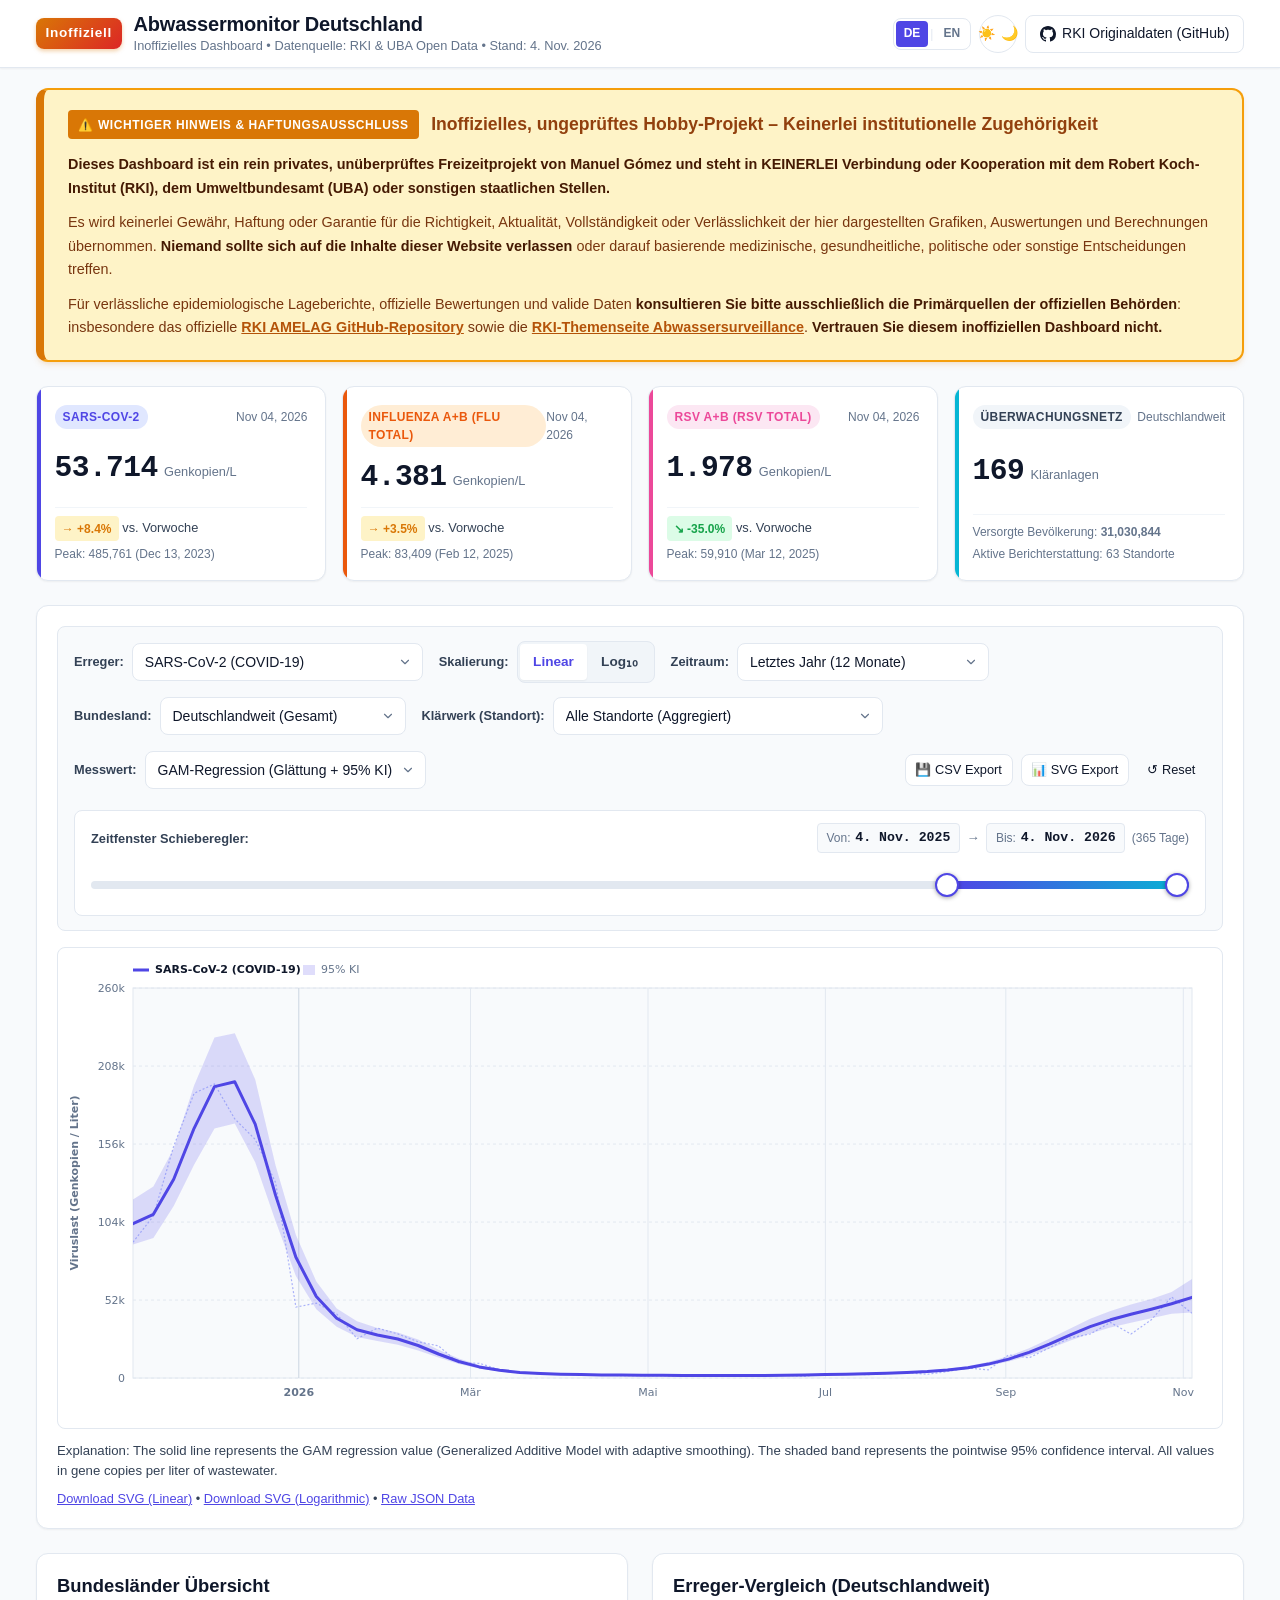
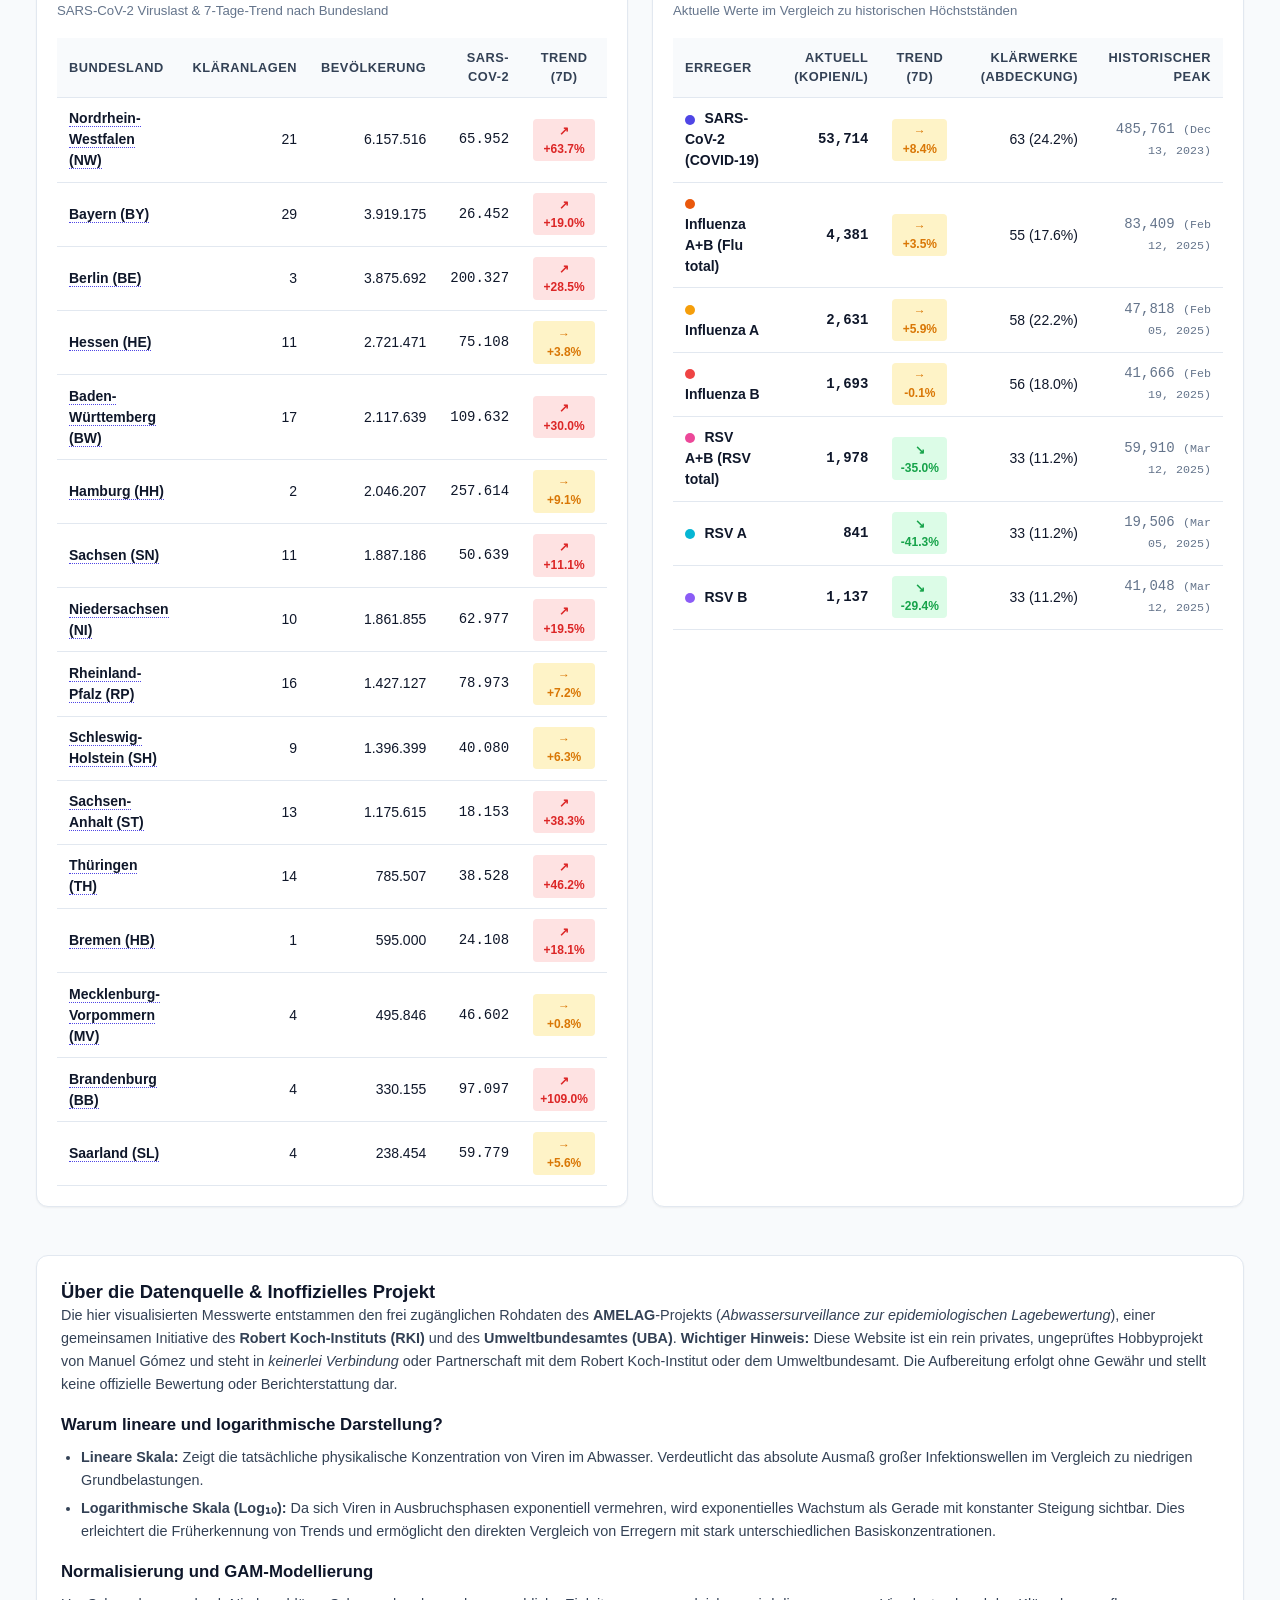
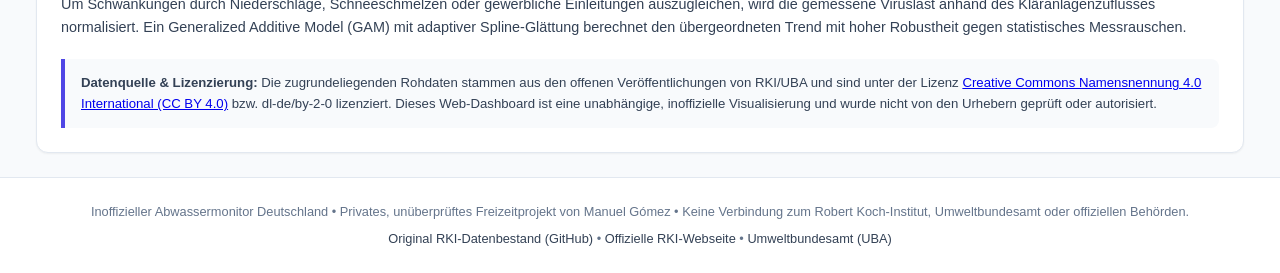
==== commit 06362377: "chore(data): auto-update from RKI AMELAG (upstream commit 5333b2c)" ====
--- a/en/index.html
+++ b/en/index.html
@@ -16,7 +16,7 @@
   <meta property="og:url" content="https://mgomezch.github.io/amelag-dashboard/">
   <meta property="og:image" content="../assets/national_chart_linear.svg">
 
-  <link rel="stylesheet" href="../css/dashboard.css?v=1793799456">
+  <link rel="stylesheet" href="../css/dashboard.css?v=1794403394">
   
   <noscript>
     <style>
@@ -36,7 +36,7 @@
         <div class="brand-badge brand-badge-unofficial" data-i18n="brand_badge">Unofficial</div>
         <div>
           <h1 class="brand-title" data-i18n="brand_title">Wastewater Monitor Germany</h1>
-          <p class="brand-subtitle"><span data-i18n="brand_sub">Unofficial Dashboard • Data Source: RKI &amp; UBA Open Data • As of:</span> <time id="header-data-date" datetime="2026-10-28">Oct 28, 2026</time></p>
+          <p class="brand-subtitle"><span data-i18n="brand_sub">Unofficial Dashboard • Data Source: RKI &amp; UBA Open Data • As of:</span> <time id="header-data-date" datetime="2026-11-04">Nov 04, 2026</time></p>
         </div>
       </div>
       <div class="header-actions">
@@ -77,45 +77,45 @@
       <div class="kpi-card" id="kpi-sars">
         <div class="kpi-header">
           <span class="pathogen-pill pathogen-sars">SARS-CoV-2</span>
-          <span class="kpi-date">Oct 28, 2026</span>
+          <span class="kpi-date">Nov 04, 2026</span>
         </div>
         <div class="kpi-value-row">
-          <span class="kpi-value" id="kpi-sars-val">47,882</span>
+          <span class="kpi-value" id="kpi-sars-val">53,714</span>
           <span class="kpi-unit" data-i18n="kpi_unit">Gene copies/L</span>
         </div>
         <div class="kpi-footer">
-          <span class="kpi-trend" id="kpi-sars-trend"><span class="badge badge-stable">→ +6.3%</span> vs. previous week</span>
-          <span class="kpi-sub">Peak: 494,937 (Dec 13, 2023)</span>
+          <span class="kpi-trend" id="kpi-sars-trend"><span class="badge badge-stable">→ +8.4%</span> vs. previous week</span>
+          <span class="kpi-sub">Peak: 485,761 (Dec 13, 2023)</span>
         </div>
       </div>
 
       <div class="kpi-card" id="kpi-flu">
         <div class="kpi-header">
           <span class="pathogen-pill pathogen-flu">Influenza A+B (Flu total)</span>
-          <span class="kpi-date">Oct 28, 2026</span>
+          <span class="kpi-date">Nov 04, 2026</span>
         </div>
         <div class="kpi-value-row">
-          <span class="kpi-value" id="kpi-flu-val">4,496</span>
+          <span class="kpi-value" id="kpi-flu-val">4,381</span>
           <span class="kpi-unit" data-i18n="kpi_unit">Gene copies/L</span>
         </div>
         <div class="kpi-footer">
-          <span class="kpi-trend" id="kpi-flu-trend"><span class="badge badge-stable">→ +4.2%</span> vs. previous week</span>
-          <span class="kpi-sub">Peak: 87,656 (Feb 12, 2025)</span>
+          <span class="kpi-trend" id="kpi-flu-trend"><span class="badge badge-stable">→ +3.5%</span> vs. previous week</span>
+          <span class="kpi-sub">Peak: 83,409 (Feb 12, 2025)</span>
         </div>
       </div>
 
       <div class="kpi-card" id="kpi-rsv">
         <div class="kpi-header">
           <span class="pathogen-pill pathogen-rsv">RSV A+B (RSV total)</span>
-          <span class="kpi-date">Oct 28, 2026</span>
+          <span class="kpi-date">Nov 04, 2026</span>
         </div>
         <div class="kpi-value-row">
-          <span class="kpi-value" id="kpi-rsv-val">3,039</span>
+          <span class="kpi-value" id="kpi-rsv-val">1,978</span>
           <span class="kpi-unit" data-i18n="kpi_unit">Gene copies/L</span>
         </div>
         <div class="kpi-footer">
-          <span class="kpi-trend" id="kpi-rsv-trend"><span class="badge badge-stable">→ +9.7%</span> vs. previous week</span>
-          <span class="kpi-sub">Peak: 59,865 (Mar 12, 2025)</span>
+          <span class="kpi-trend" id="kpi-rsv-trend"><span class="badge badge-falling">↘ -35.0%</span> vs. previous week</span>
+          <span class="kpi-sub">Peak: 59,910 (Mar 12, 2025)</span>
         </div>
       </div>
 
@@ -255,7 +255,7 @@
         <div id="chart-svg-container" class="chart-svg-container">
           <svg xmlns="http://www.w3.org/2000/svg" viewBox="0 0 980 480" class="amelag-chart-svg" role="img" aria-label="National Viral Load in Wastewater (Linear Scale (Gene copies / Liter))">
   <title>Wastewater Monitor Germany - Linear Scale (Gene copies / Liter)</title>
-  <desc>Time series of SARS-CoV-2, Influenza, and RSV viral load in wastewater (Germany, 2022-03-02 to 2026-10-28).</desc>
+  <desc>Time series of SARS-CoV-2, Influenza, and RSV viral load in wastewater (Germany, 2022-03-02 to 2026-11-04).</desc>
   <defs>
     <linearGradient id="ciGrad" x1="0%" y1="0%" x2="0%" y2="100%">
       <stop offset="0%" stop-color="#4f46e5" stop-opacity="0.25" />
@@ -282,31 +282,31 @@
     <text x="70" y="54.0" text-anchor="end" font-size="11" fill="var(--text-muted, #64748b)" font-family="system-ui, sans-serif">700k</text>
   </g>
   <g class="grid-x">
-    <line x1="141.2" y1="50" x2="141.2" y2="420" stroke="var(--grid-color, #f1f5f9)" stroke-width="1" />
-    <text x="141.2" y="438" text-anchor="middle" font-size="11" font-weight="normal" fill="var(--text-muted, #64748b)" font-family="system-ui, sans-serif">Jul '22</text>
-    <line x1="234.2" y1="50" x2="234.2" y2="420" stroke="var(--grid-major, #cbd5e1)" stroke-width="1" />
-    <text x="234.2" y="438" text-anchor="middle" font-size="11" font-weight="bold" fill="var(--text-muted, #64748b)" font-family="system-ui, sans-serif">2023</text>
-    <line x1="325.7" y1="50" x2="325.7" y2="420" stroke="var(--grid-color, #f1f5f9)" stroke-width="1" />
-    <text x="325.7" y="438" text-anchor="middle" font-size="11" font-weight="normal" fill="var(--text-muted, #64748b)" font-family="system-ui, sans-serif">Jul '23</text>
-    <line x1="418.7" y1="50" x2="418.7" y2="420" stroke="var(--grid-major, #cbd5e1)" stroke-width="1" />
-    <text x="418.7" y="438" text-anchor="middle" font-size="11" font-weight="bold" fill="var(--text-muted, #64748b)" font-family="system-ui, sans-serif">2024</text>
-    <line x1="510.8" y1="50" x2="510.8" y2="420" stroke="var(--grid-color, #f1f5f9)" stroke-width="1" />
-    <text x="510.8" y="438" text-anchor="middle" font-size="11" font-weight="normal" fill="var(--text-muted, #64748b)" font-family="system-ui, sans-serif">Jul '24</text>
-    <line x1="603.8" y1="50" x2="603.8" y2="420" stroke="var(--grid-major, #cbd5e1)" stroke-width="1" />
-    <text x="603.8" y="438" text-anchor="middle" font-size="11" font-weight="bold" fill="var(--text-muted, #64748b)" font-family="system-ui, sans-serif">2025</text>
-    <line x1="695.3" y1="50" x2="695.3" y2="420" stroke="var(--grid-color, #f1f5f9)" stroke-width="1" />
-    <text x="695.3" y="438" text-anchor="middle" font-size="11" font-weight="normal" fill="var(--text-muted, #64748b)" font-family="system-ui, sans-serif">Jul '25</text>
-    <line x1="788.3" y1="50" x2="788.3" y2="420" stroke="var(--grid-major, #cbd5e1)" stroke-width="1" />
-    <text x="788.3" y="438" text-anchor="middle" font-size="11" font-weight="bold" fill="var(--text-muted, #64748b)" font-family="system-ui, sans-serif">2026</text>
-    <line x1="879.8" y1="50" x2="879.8" y2="420" stroke="var(--grid-color, #f1f5f9)" stroke-width="1" />
-    <text x="879.8" y="438" text-anchor="middle" font-size="11" font-weight="normal" fill="var(--text-muted, #64748b)" font-family="system-ui, sans-serif">Jul '26</text>
+    <line x1="140.9" y1="50" x2="140.9" y2="420" stroke="var(--grid-color, #f1f5f9)" stroke-width="1" />
+    <text x="140.9" y="438" text-anchor="middle" font-size="11" font-weight="normal" fill="var(--text-muted, #64748b)" font-family="system-ui, sans-serif">Jul '22</text>
+    <line x1="233.6" y1="50" x2="233.6" y2="420" stroke="var(--grid-major, #cbd5e1)" stroke-width="1" />
+    <text x="233.6" y="438" text-anchor="middle" font-size="11" font-weight="bold" fill="var(--text-muted, #64748b)" font-family="system-ui, sans-serif">2023</text>
+    <line x1="324.7" y1="50" x2="324.7" y2="420" stroke="var(--grid-color, #f1f5f9)" stroke-width="1" />
+    <text x="324.7" y="438" text-anchor="middle" font-size="11" font-weight="normal" fill="var(--text-muted, #64748b)" font-family="system-ui, sans-serif">Jul '23</text>
+    <line x1="417.4" y1="50" x2="417.4" y2="420" stroke="var(--grid-major, #cbd5e1)" stroke-width="1" />
+    <text x="417.4" y="438" text-anchor="middle" font-size="11" font-weight="bold" fill="var(--text-muted, #64748b)" font-family="system-ui, sans-serif">2024</text>
+    <line x1="509.0" y1="50" x2="509.0" y2="420" stroke="var(--grid-color, #f1f5f9)" stroke-width="1" />
+    <text x="509.0" y="438" text-anchor="middle" font-size="11" font-weight="normal" fill="var(--text-muted, #64748b)" font-family="system-ui, sans-serif">Jul '24</text>
+    <line x1="601.6" y1="50" x2="601.6" y2="420" stroke="var(--grid-major, #cbd5e1)" stroke-width="1" />
+    <text x="601.6" y="438" text-anchor="middle" font-size="11" font-weight="bold" fill="var(--text-muted, #64748b)" font-family="system-ui, sans-serif">2025</text>
+    <line x1="692.8" y1="50" x2="692.8" y2="420" stroke="var(--grid-color, #f1f5f9)" stroke-width="1" />
+    <text x="692.8" y="438" text-anchor="middle" font-size="11" font-weight="normal" fill="var(--text-muted, #64748b)" font-family="system-ui, sans-serif">Jul '25</text>
+    <line x1="785.4" y1="50" x2="785.4" y2="420" stroke="var(--grid-major, #cbd5e1)" stroke-width="1" />
+    <text x="785.4" y="438" text-anchor="middle" font-size="11" font-weight="bold" fill="var(--text-muted, #64748b)" font-family="system-ui, sans-serif">2026</text>
+    <line x1="876.6" y1="50" x2="876.6" y2="420" stroke="var(--grid-color, #f1f5f9)" stroke-width="1" />
+    <text x="876.6" y="438" text-anchor="middle" font-size="11" font-weight="normal" fill="var(--text-muted, #64748b)" font-family="system-ui, sans-serif">Jul '26</text>
   </g>
   <g clip-path="url(#plotClip)">
-    <path d="M 80.0,248.0 L 83.5,213.2 L 87.1,159.0 L 90.6,123.9 L 94.2,119.7 L 97.7,136.9 L 101.2,181.0 L 104.8,225.6 L 108.3,272.0 L 111.9,310.9 L 115.4,335.1 L 118.9,351.8 L 122.5,356.0 L 126.0,345.2 L 129.5,314.2 L 133.1,256.2 L 136.6,205.9 L 140.2,176.2 L 143.7,153.3 L 147.2,151.3 L 150.8,162.3 L 154.3,214.2 L 157.9,276.6 L 161.4,314.0 L 164.9,335.2 L 168.5,343.0 L 172.0,349.4 L 175.6,357.6 L 179.1,354.0 L 182.6,335.4 L 186.2,293.5 L 189.7,238.3 L 193.3,221.4 L 196.8,231.5 L 200.3,266.7 L 203.9,303.3 L 207.4,322.9 L 210.9,331.2 L 214.5,321.4 L 218.0,293.8 L 221.6,255.2 L 225.1,218.7 L 228.6,236.1 L 232.2,281.2 L 235.7,323.6 L 239.3,353.8 L 242.8,362.4 L 246.3,352.1 L 249.9,317.7 L 253.4,260.8 L 257.0,225.7 L 260.5,211.0 L 264.0,214.1 L 267.6,232.8 L 271.1,257.6 L 274.7,297.9 L 278.2,327.6 L 281.7,341.5 L 285.3,345.8 L 288.8,344.6 L 292.3,352.1 L 295.9,364.4 L 299.4,374.5 L 303.0,383.4 L 306.5,389.2 L 310.0,394.5 L 313.6,399.3 L 317.1,402.3 L 320.7,405.1 L 324.2,406.3 L 327.7,405.9 L 331.3,404.2 L 334.8,401.0 L 338.4,398.5 L 341.9,396.1 L 345.4,392.2 L 349.0,387.2 L 352.5,378.4 L 356.0,368.1 L 359.6,357.5 L 363.1,345.3 L 366.7,338.2 L 370.2,330.2 L 373.7,319.4 L 377.3,307.2 L 380.8,288.4 L 384.4,274.2 L 387.9,260.5 L 391.4,245.6 L 395.0,231.6 L 398.5,200.0 L 402.1,157.6 L 405.6,111.8 L 409.1,91.1 L 412.7,145.7 L 416.2,215.6 L 419.8,274.3 L 423.3,314.7 L 426.8,334.2 L 430.4,344.9 L 433.9,352.0 L 437.4,364.2 L 441.0,382.4 L 444.5,394.2 L 448.1,400.0 L 451.6,402.0 L 455.1,402.5 L 458.7,404.2 L 462.2,405.5 L 465.8,406.6 L 469.3,407.3 L 472.8,406.3 L 476.4,403.8 L 479.9,399.9 L 483.5,397.0 L 487.0,397.7 L 490.5,398.1 L 494.1,396.9 L 497.6,392.8 L 501.2,384.8 L 504.7,375.1 L 508.2,362.1 L 511.8,351.1 L 515.3,345.5 L 518.8,341.6 L 522.4,343.7 L 525.9,344.3 L 529.5,341.4 L 533.0,336.8 L 536.5,330.7 L 540.1,334.7 L 543.6,341.4 L 547.2,341.8 L 550.7,336.1 L 554.2,321.0 L 557.8,305.3 L 561.3,294.3 L 564.9,286.7 L 568.4,292.4 L 571.9,301.2 L 575.5,313.7 L 579.0,327.8 L 582.6,334.3 L 586.1,337.8 L 589.6,336.7 L 593.2,334.5 L 596.7,337.8 L 600.2,344.4 L 603.8,360.4 L 607.3,376.8 L 610.9,386.2 L 614.4,390.7 L 617.9,391.8 L 621.5,393.0 L 625.0,395.8 L 628.6,398.0 L 632.1,400.6 L 635.6,402.3 L 639.2,403.1 L 642.7,403.8 L 646.3,403.5 L 649.8,403.4 L 653.3,403.5 L 656.9,404.1 L 660.4,405.9 L 664.0,406.6 L 667.5,405.7 L 671.0,402.9 L 674.6,399.0 L 678.1,397.2 L 681.6,396.8 L 685.2,396.9 L 688.7,397.3 L 692.3,397.0 L 695.8,397.7 L 699.3,398.2 L 702.9,396.7 L 706.4,393.5 L 710.0,387.5 L 713.5,380.9 L 717.0,375.0 L 720.6,367.9 L 724.1,363.2 L 727.7,357.6 L 731.2,352.1 L 734.7,347.9 L 738.3,338.0 L 741.8,326.5 L 745.3,316.2 L 748.9,318.5 L 752.4,340.3 L 756.0,356.2 L 759.5,360.4 L 763.0,352.4 L 766.6,334.1 L 770.1,317.5 L 773.7,302.1 L 777.2,298.9 L 780.7,315.1 L 784.3,339.3 L 787.8,368.9 L 791.4,388.7 L 794.9,397.8 L 798.4,400.8 L 802.0,401.2 L 805.5,403.1 L 809.1,406.5 L 812.6,409.9 L 816.1,413.2 L 819.7,415.4 L 823.2,416.8 L 826.7,417.7 L 830.3,418.1 L 833.8,418.4 L 837.4,418.5 L 840.9,418.6 L 844.4,418.7 L 848.0,418.8 L 851.5,418.8 L 855.1,418.9 L 858.6,418.9 L 862.1,418.9 L 865.7,418.9 L 869.2,418.9 L 872.8,418.8 L 876.3,418.7 L 879.8,418.6 L 883.4,418.4 L 886.9,418.2 L 890.5,418.0 L 894.0,417.7 L 897.5,417.3 L 901.1,416.7 L 904.6,415.7 L 908.1,414.3 L 911.7,412.3 L 915.2,409.6 L 918.8,406.5 L 922.3,403.0 L 925.8,399.7 L 929.4,396.9 L 932.9,394.6 L 936.5,392.4 L 940.0,388.9 L 940.0,399.4 L 936.5,399.5 L 932.9,400.7 L 929.4,402.5 L 925.8,404.6 L 922.3,407.1 L 918.8,409.7 L 915.2,412.2 L 911.7,414.2 L 908.1,415.8 L 904.6,416.9 L 901.1,417.6 L 897.5,418.0 L 894.0,418.4 L 890.5,418.6 L 886.9,418.7 L 883.4,418.9 L 879.8,419.0 L 876.3,419.1 L 872.8,419.2 L 869.2,419.2 L 865.7,419.2 L 862.1,419.2 L 858.6,419.2 L 855.1,419.2 L 851.5,419.2 L 848.0,419.1 L 844.4,419.1 L 840.9,419.0 L 837.4,418.9 L 833.8,418.9 L 830.3,418.7 L 826.7,418.3 L 823.2,417.8 L 819.7,416.8 L 816.1,415.2 L 812.6,413.0 L 809.1,410.2 L 805.5,407.8 L 802.0,406.6 L 798.4,405.8 L 794.9,404.3 L 791.4,397.5 L 787.8,383.1 L 784.3,362.7 L 780.7,342.8 L 777.2,335.0 L 773.7,335.8 L 770.1,344.5 L 766.6,359.1 L 763.0,369.8 L 759.5,376.3 L 756.0,373.7 L 752.4,360.7 L 748.9,347.9 L 745.3,344.0 L 741.8,352.0 L 738.3,361.3 L 734.7,365.5 L 731.2,370.4 L 727.7,373.9 L 724.1,377.8 L 720.6,382.7 L 717.0,386.4 L 713.5,391.5 L 710.0,396.4 L 706.4,400.4 L 702.9,403.5 L 699.3,404.0 L 695.8,403.9 L 692.3,403.6 L 688.7,403.3 L 685.2,403.5 L 681.6,403.0 L 678.1,403.0 L 674.6,404.7 L 671.0,407.3 L 667.5,409.8 L 664.0,410.5 L 660.4,409.6 L 656.9,408.7 L 653.3,407.9 L 649.8,407.8 L 646.3,408.0 L 642.7,407.9 L 639.2,408.0 L 635.6,407.1 L 632.1,405.9 L 628.6,404.3 L 625.0,401.9 L 621.5,400.4 L 617.9,399.7 L 614.4,399.4 L 610.9,397.8 L 607.3,391.1 L 603.8,381.2 L 600.2,370.5 L 596.7,362.4 L 593.2,361.0 L 589.6,361.0 L 586.1,361.6 L 582.6,360.2 L 579.0,352.6 L 575.5,344.4 L 571.9,334.0 L 568.4,325.1 L 564.9,324.1 L 561.3,326.8 L 557.8,337.1 L 554.2,348.8 L 550.7,358.2 L 547.2,364.8 L 543.6,362.8 L 540.1,358.4 L 536.5,356.9 L 533.0,358.6 L 529.5,363.7 L 525.9,364.7 L 522.4,363.7 L 518.8,364.1 L 515.3,364.8 L 511.8,370.7 L 508.2,378.8 L 504.7,387.3 L 501.2,395.4 L 497.6,400.2 L 494.1,403.3 L 490.5,404.4 L 487.0,403.8 L 483.5,404.3 L 479.9,406.1 L 476.4,408.7 L 472.8,410.7 L 469.3,411.0 L 465.8,410.9 L 462.2,410.1 L 458.7,409.0 L 455.1,408.4 L 451.6,407.5 L 448.1,406.1 L 444.5,402.3 L 441.0,393.6 L 437.4,382.5 L 433.9,373.3 L 430.4,369.1 L 426.8,364.2 L 423.3,349.4 L 419.8,326.5 L 416.2,287.9 L 412.7,239.1 L 409.1,211.9 L 405.6,218.9 L 402.1,253.1 L 398.5,279.6 L 395.0,290.4 L 391.4,300.9 L 387.9,307.0 L 384.4,314.9 L 380.8,326.6 L 377.3,338.0 L 373.7,350.6 L 370.2,357.3 L 366.7,362.0 L 363.1,368.9 L 359.6,375.7 L 356.0,384.5 L 352.5,391.7 L 349.0,396.9 L 345.4,401.1 L 341.9,403.0 L 338.4,404.6 L 334.8,406.6 L 331.3,408.5 L 327.7,410.1 L 324.2,410.2 L 320.7,409.4 L 317.1,407.9 L 313.6,405.1 L 310.0,402.2 L 306.5,398.7 L 303.0,394.2 L 299.4,389.3 L 295.9,381.0 L 292.3,373.3 L 288.8,369.2 L 285.3,367.9 L 281.7,367.2 L 278.2,355.7 L 274.7,334.2 L 271.1,310.2 L 267.6,287.3 L 264.0,278.4 L 260.5,274.4 L 257.0,282.8 L 253.4,314.0 L 249.9,348.6 L 246.3,373.2 L 242.8,380.6 L 239.3,372.5 L 235.7,354.0 L 232.2,321.0 L 228.6,287.0 L 225.1,279.2 L 221.6,299.5 L 218.0,331.5 L 214.5,349.3 L 210.9,356.0 L 207.4,354.7 L 203.9,337.7 L 200.3,313.4 L 196.8,288.7 L 193.3,278.4 L 189.7,300.1 L 186.2,332.8 L 182.6,362.2 L 179.1,376.4 L 175.6,376.0 L 172.0,372.2 L 168.5,366.7 L 164.9,361.2 L 161.4,350.9 L 157.9,320.9 L 154.3,280.3 L 150.8,245.0 L 147.2,232.1 L 143.7,244.7 L 140.2,254.3 L 136.6,278.4 L 133.1,314.9 L 129.5,347.7 L 126.0,370.6 L 122.5,378.0 L 118.9,375.6 L 115.4,366.3 L 111.9,346.8 L 108.3,321.3 L 104.8,290.1 L 101.2,257.2 L 97.7,234.1 L 94.2,215.9 L 90.6,221.2 L 87.1,250.0 L 83.5,292.5 L 80.0,341.6 Z" fill="url(#ciGrad)" />
-    <path d="M 80.0,304.4 L 83.5,287.0 L 87.1,144.4 L 90.6,174.6 L 94.2,202.2 L 97.7,152.3 L 101.2,225.7 L 104.8,246.8 L 108.3,320.3 L 111.9,325.2 L 115.4,345.4 L 118.9,355.6 L 122.5,394.1 L 126.0,351.6 L 129.5,313.1 L 133.1,285.2 L 136.6,239.9 L 140.2,241.2 L 143.7,232.8 L 147.2,233.2 L 150.8,231.3 L 154.3,273.3 L 157.9,317.0 L 161.4,351.1 L 164.9,360.5 L 168.5,366.7 L 172.0,368.2 L 175.6,370.3 L 179.1,371.4 L 182.6,341.1 L 186.2,280.6 L 189.7,318.0 L 193.3,269.8 L 196.8,272.3 L 200.3,302.4 L 203.9,345.1 L 207.4,349.8 L 210.9,342.8 L 214.5,336.8 L 218.0,304.5 L 221.6,309.5 L 225.1,257.3 L 228.6,265.1 L 232.2,216.0 L 235.7,326.8 L 239.3,365.4 L 242.8,370.2 L 246.3,356.5 L 249.9,311.2 L 253.4,310.8 L 257.0,279.0 L 260.5,266.1 L 264.0,262.0 L 267.6,213.2 L 271.1,252.0 L 274.7,304.6 L 278.2,349.4 L 281.7,346.4 L 285.3,346.4 L 288.8,351.3 L 292.3,355.0 L 295.9,367.0 L 299.4,379.4 L 303.0,390.1 L 306.5,392.9 L 310.0,401.2 L 313.6,403.3 L 317.1,406.5 L 320.7,407.8 L 324.2,408.8 L 327.7,409.4 L 331.3,403.4 L 334.8,404.4 L 338.4,399.2 L 341.9,393.2 L 345.4,390.8 L 349.0,384.5 L 352.5,383.4 L 356.0,386.4 L 359.6,367.5 L 363.1,351.0 L 366.7,347.8 L 370.2,355.8 L 373.7,353.2 L 377.3,322.9 L 380.8,303.7 L 384.4,283.4 L 387.9,267.1 L 391.4,249.9 L 395.0,184.1 L 398.5,181.4 L 402.1,152.2 L 405.6,110.5 L 409.1,-81.7 L 412.7,85.3 L 416.2,151.0 L 419.8,221.5 L 423.3,331.0 L 426.8,333.2 L 430.4,324.6 L 433.9,336.2 L 437.4,350.5 L 441.0,371.6 L 444.5,389.1 L 448.1,400.2 L 451.6,401.4 L 455.1,400.5 L 458.7,401.6 L 462.2,410.1 L 465.8,402.1 L 469.3,407.9 L 472.8,408.6 L 476.4,404.2 L 479.9,395.7 L 483.5,399.5 L 487.0,402.1 L 490.5,394.7 L 494.1,395.0 L 497.6,394.7 L 501.2,382.2 L 504.7,367.6 L 508.2,365.4 L 511.8,349.5 L 515.3,338.8 L 518.8,349.7 L 522.4,350.0 L 525.9,348.4 L 529.5,351.3 L 533.0,349.7 L 536.5,343.2 L 540.1,348.8 L 543.6,339.8 L 547.2,337.7 L 550.7,347.8 L 554.2,314.8 L 557.8,316.0 L 561.3,285.2 L 564.9,291.3 L 568.4,314.2 L 571.9,327.7 L 575.5,344.3 L 579.0,329.3 L 582.6,315.4 L 586.1,334.4 L 589.6,353.2 L 593.2,340.7 L 596.7,345.5 L 600.2,329.0 L 603.8,368.8 L 607.3,386.0 L 610.9,397.8 L 614.4,383.3 L 617.9,385.4 L 621.5,399.2 L 625.0,396.2 L 628.6,399.9 L 632.1,402.4 L 635.6,406.6 L 639.2,405.8 L 642.7,406.2 L 646.3,406.6 L 649.8,406.9 L 653.3,405.6 L 656.9,406.3 L 660.4,406.0 L 664.0,411.7 L 667.5,409.8 L 671.0,403.9 L 674.6,402.1 L 678.1,397.9 L 681.6,401.0 L 685.2,401.8 L 688.7,399.3 L 692.3,396.4 L 695.8,405.5 L 699.3,401.3 L 702.9,394.8 L 706.4,389.3 L 710.0,391.4 L 713.5,381.0 L 717.0,389.8 L 720.6,386.6 L 724.1,371.5 L 727.7,366.1 L 731.2,366.2 L 734.7,355.2 L 738.3,349.7 L 741.8,345.6 L 745.3,313.2 L 748.9,346.7 L 752.4,345.7 L 756.0,355.0 L 759.5,372.6 L 763.0,363.4 L 766.6,339.2 L 770.1,320.7 L 773.7,317.3 L 777.2,329.5 L 780.7,336.7 L 784.3,352.0 L 787.8,393.6 L 791.4,393.9 L 794.9,397.7 L 798.4,406.3 L 802.0,402.6 L 805.5,404.6 L 809.1,407.4 L 812.6,408.8 L 816.1,414.6 L 819.7,414.9 L 823.2,417.1 L 826.7,418.3 L 830.3,418.5 L 833.8,418.4 L 837.4,419.0 L 840.9,418.9 L 844.4,419.1 L 848.0,419.1 L 851.5,419.1 L 855.1,419.2 L 858.6,418.9 L 862.1,419.4 L 865.7,419.2 L 869.2,419.3 L 872.8,419.0 L 876.3,419.3 L 879.8,418.4 L 883.4,418.5 L 886.9,418.9 L 890.5,418.4 L 894.0,418.2 L 897.5,418.6 L 901.1,417.7 L 904.6,416.5 L 908.1,417.2 L 911.7,411.9 L 915.2,413.0 L 918.8,409.5 L 922.3,406.0 L 925.8,404.7 L 929.4,400.6 L 932.9,404.7 L 936.5,399.7 L 940.0,391.2" fill="none" stroke="#93c5fd" stroke-width="1" stroke-dasharray="2,2" opacity="0.75" />
-    <path d="M 402.1,418.6 L 405.6,418.0 L 409.1,415.9 L 412.7,413.6 L 419.8,414.1 L 423.3,413.1 L 426.8,410.1 L 430.4,405.5 L 433.9,401.7 L 437.4,401.7 L 441.0,406.3 L 444.5,411.7 L 448.1,414.9 L 451.6,416.1 L 455.1,416.4 L 458.7,416.6 L 462.2,417.0 L 465.8,417.5 L 469.3,417.7 L 472.8,417.8 L 476.4,417.9 L 479.9,418.1 L 483.5,418.2 L 487.0,418.3 L 490.5,418.3 L 494.1,418.3 L 497.6,418.3 L 501.2,418.3 L 504.7,418.4 L 508.2,418.4 L 511.8,418.3 L 515.3,418.3 L 518.8,418.3 L 522.4,418.3 L 525.9,418.3 L 529.5,418.3 L 533.0,418.3 L 536.5,418.3 L 540.1,418.3 L 543.6,418.3 L 547.2,418.3 L 550.7,418.3 L 554.2,418.3 L 557.8,418.4 L 561.3,418.4 L 564.9,418.4 L 568.4,418.4 L 571.9,418.3 L 575.5,418.2 L 579.0,418.0 L 582.6,418.0 L 586.1,417.9 L 589.6,417.7 L 593.2,417.0 L 596.7,415.7 L 600.2,413.6 L 603.8,410.5 L 607.3,406.3 L 610.9,400.3 L 614.4,391.8 L 617.9,382.4 L 621.5,375.4 L 625.0,373.7 L 628.6,377.2 L 632.1,384.4 L 635.6,393.3 L 639.2,401.9 L 642.7,408.6 L 646.3,412.8 L 649.8,415.1 L 653.3,416.4 L 656.9,417.1 L 660.4,417.6 L 664.0,417.9 L 667.5,418.0 L 671.0,418.0 L 674.6,417.9 L 678.1,417.9 L 681.6,418.0 L 685.2,418.1 L 688.7,418.1 L 692.3,418.1 L 695.8,418.1 L 699.3,418.1 L 702.9,418.2 L 706.4,418.2 L 710.0,418.2 L 713.5,418.2 L 717.0,418.2 L 720.6,418.2 L 724.1,418.2 L 727.7,418.2 L 731.2,418.2 L 734.7,418.2 L 738.3,418.2 L 741.8,418.1 L 745.3,418.0 L 748.9,417.8 L 752.4,417.7 L 756.0,417.8 L 759.5,417.8 L 763.0,417.7 L 766.6,417.3 L 770.1,416.5 L 773.7,414.8 L 777.2,412.0 L 780.7,408.6 L 784.3,405.9 L 787.8,404.5 L 791.4,404.5 L 794.9,405.0 L 798.4,404.7 L 802.0,402.6 L 805.5,401.0 L 809.1,403.6 L 812.6,409.6 L 816.1,414.1 L 819.7,416.3 L 823.2,417.3 L 826.7,417.7 L 830.3,417.9 L 833.8,418.0 L 837.4,418.1 L 840.9,418.2 L 844.4,418.2 L 848.0,418.2 L 851.5,418.2 L 855.1,418.2 L 858.6,418.2 L 862.1,418.3 L 865.7,418.3 L 869.2,418.3 L 872.8,418.3 L 876.3,418.3 L 879.8,418.3 L 883.4,418.2 L 886.9,418.2 L 890.5,418.2 L 894.0,418.2 L 897.5,418.2 L 901.1,418.2 L 904.6,418.2 L 908.1,418.2 L 911.7,418.2 L 915.2,418.2 L 918.8,418.1 L 922.3,418.1 L 925.8,418.0 L 929.4,417.9 L 932.9,417.8 L 936.5,417.7 L 940.0,417.6" fill="none" stroke="#ea580c" stroke-width="2" opacity="0.9" />
-    <path d="M 557.8,418.5 L 561.3,418.5 L 564.9,418.5 L 568.4,418.5 L 571.9,418.5 L 575.5,418.4 L 579.0,418.4 L 582.6,418.3 L 586.1,418.1 L 589.6,417.8 L 593.2,417.4 L 596.7,416.8 L 610.9,411.2 L 614.4,408.7 L 617.9,405.5 L 621.5,401.9 L 625.0,398.1 L 628.6,394.2 L 632.1,390.9 L 635.6,388.7 L 639.2,388.4 L 642.7,390.1 L 646.3,393.5 L 649.8,398.0 L 653.3,402.9 L 656.9,407.2 L 660.4,410.7 L 664.0,413.3 L 667.5,415.1 L 671.0,416.4 L 674.6,417.2 L 678.1,417.7 L 681.6,418.0 L 685.2,418.3 L 688.7,418.4 L 692.3,418.5 L 695.8,418.6 L 699.3,418.6 L 702.9,418.7 L 706.4,418.7 L 710.0,418.7 L 713.5,418.7 L 717.0,418.7 L 720.6,418.7 L 724.1,418.7 L 727.7,418.7 L 731.2,418.7 L 734.7,418.6 L 738.3,418.6 L 741.8,418.6 L 745.3,418.5 L 748.9,418.4 L 752.4,418.3 L 756.0,418.1 L 759.5,417.9 L 763.0,417.7 L 766.6,417.4 L 770.1,417.2 L 773.7,416.8 L 777.2,416.5 L 780.7,415.9 L 784.3,415.2 L 787.8,414.2 L 791.4,412.9 L 794.9,411.2 L 798.4,409.2 L 802.0,406.6 L 805.5,403.8 L 809.1,401.1 L 812.6,399.0 L 816.1,397.8 L 819.7,397.7 L 823.2,398.5 L 826.7,400.3 L 830.3,402.7 L 833.8,405.4 L 837.4,408.2 L 840.9,410.7 L 844.4,412.8 L 848.0,414.5 L 851.5,415.7 L 855.1,416.6 L 858.6,417.3 L 862.1,417.8 L 865.7,418.1 L 869.2,418.3 L 872.8,418.5 L 876.3,418.6 L 879.8,418.8" fill="none" stroke="#ec4899" stroke-width="2" opacity="0.9" />
-    <path d="M 80.0,303.9 L 83.5,257.6 L 87.1,209.4 L 90.6,177.4 L 94.2,172.4 L 97.7,190.6 L 101.2,222.7 L 104.8,261.1 L 108.3,299.1 L 111.9,330.6 L 115.4,352.5 L 118.9,365.0 L 122.5,368.1 L 126.0,359.2 L 129.5,332.5 L 133.1,288.8 L 136.6,245.9 L 140.2,219.0 L 143.7,203.8 L 147.2,195.3 L 150.8,207.7 L 154.3,250.4 L 157.9,300.8 L 161.4,334.4 L 164.9,349.4 L 168.5,356.0 L 172.0,361.9 L 175.6,367.6 L 179.1,366.4 L 182.6,350.1 L 186.2,314.9 L 189.7,272.4 L 193.3,252.3 L 196.8,262.7 L 200.3,292.2 L 203.9,322.0 L 207.4,340.4 L 210.9,344.6 L 214.5,336.5 L 218.0,314.3 L 221.6,279.1 L 225.1,251.6 L 228.6,263.6 L 232.2,302.8 L 235.7,340.3 L 239.3,363.9 L 242.8,372.4 L 246.3,363.6 L 249.9,334.5 L 253.4,290.1 L 257.0,256.7 L 260.5,245.6 L 264.0,249.3 L 267.6,262.4 L 271.1,286.5 L 274.7,317.7 L 278.2,342.9 L 281.7,355.6 L 285.3,357.8 L 288.8,358.1 L 292.3,363.7 L 295.9,373.5 L 299.4,382.6 L 303.0,389.3 L 306.5,394.4 L 310.0,398.7 L 313.6,402.4 L 317.1,405.3 L 320.7,407.4 L 324.2,408.4 L 327.7,408.2 L 331.3,406.5 L 334.8,404.1 L 338.4,401.8 L 341.9,399.8 L 345.4,397.1 L 349.0,392.5 L 352.5,385.7 L 356.0,377.1 L 359.6,367.4 L 363.1,358.2 L 366.7,351.1 L 370.2,345.0 L 373.7,336.5 L 377.3,323.8 L 380.8,309.1 L 384.4,296.2 L 387.9,285.7 L 391.4,275.9 L 395.0,263.7 L 398.5,244.2 L 402.1,210.7 L 405.6,171.1 L 409.1,158.4 L 412.7,197.2 L 416.2,255.6 L 419.8,303.3 L 423.3,333.8 L 426.8,350.8 L 430.4,358.2 L 433.9,363.6 L 437.4,374.3 L 441.0,388.5 L 444.5,398.7 L 448.1,403.4 L 451.6,405.0 L 455.1,405.7 L 458.7,406.8 L 462.2,408.0 L 465.8,409.0 L 469.3,409.3 L 472.8,408.7 L 476.4,406.5 L 479.9,403.3 L 483.5,401.0 L 487.0,401.0 L 490.5,401.5 L 494.1,400.4 L 497.6,396.8 L 501.2,390.6 L 504.7,381.7 L 508.2,371.2 L 511.8,361.7 L 515.3,355.9 L 518.8,353.8 L 522.4,354.5 L 525.9,355.3 L 529.5,353.5 L 533.0,348.5 L 536.5,345.0 L 540.1,347.5 L 543.6,352.9 L 547.2,354.3 L 550.7,348.0 L 554.2,336.0 L 557.8,322.5 L 561.3,311.7 L 564.9,306.9 L 568.4,310.0 L 571.9,318.9 L 575.5,330.4 L 579.0,341.1 L 582.6,348.4 L 586.1,350.7 L 589.6,349.9 L 593.2,349.0 L 596.7,351.2 L 600.2,358.9 L 603.8,371.9 L 607.3,384.7 L 610.9,392.6 L 614.4,395.4 L 617.9,396.1 L 621.5,397.0 L 625.0,399.1 L 628.6,401.4 L 632.1,403.5 L 635.6,404.9 L 639.2,405.7 L 642.7,406.0 L 646.3,405.9 L 649.8,405.8 L 653.3,405.9 L 656.9,406.6 L 660.4,407.9 L 664.0,408.7 L 667.5,407.9 L 671.0,405.3 L 674.6,402.1 L 678.1,400.3 L 681.6,400.2 L 685.2,400.5 L 688.7,400.5 L 692.3,400.6 L 695.8,401.0 L 699.3,401.3 L 702.9,400.4 L 706.4,397.3 L 710.0,392.3 L 713.5,386.6 L 717.0,381.1 L 720.6,375.9 L 724.1,371.0 L 727.7,366.4 L 731.2,362.0 L 734.7,357.3 L 738.3,350.6 L 741.8,340.3 L 745.3,331.2 L 748.9,334.4 L 752.4,351.2 L 756.0,365.6 L 759.5,369.0 L 763.0,361.7 L 766.6,347.7 L 770.1,332.0 L 773.7,320.4 L 777.2,318.6 L 780.7,330.0 L 784.3,352.0 L 787.8,376.6 L 791.4,393.4 L 794.9,401.3 L 798.4,403.5 L 802.0,404.1 L 805.5,405.6 L 809.1,408.5 L 812.6,411.6 L 816.1,414.3 L 819.7,416.2 L 823.2,417.3 L 826.7,418.0 L 830.3,418.4 L 833.8,418.6 L 837.4,418.7 L 840.9,418.8 L 844.4,418.9 L 848.0,419.0 L 851.5,419.0 L 855.1,419.0 L 858.6,419.1 L 862.1,419.1 L 865.7,419.1 L 869.2,419.1 L 872.8,419.0 L 876.3,418.9 L 879.8,418.8 L 883.4,418.6 L 886.9,418.5 L 890.5,418.3 L 894.0,418.1 L 897.5,417.7 L 901.1,417.2 L 904.6,416.4 L 908.1,415.1 L 911.7,413.3 L 915.2,411.0 L 918.8,408.2 L 922.3,405.2 L 925.8,402.3 L 929.4,399.9 L 932.9,397.9 L 936.5,396.2 L 940.0,394.7" fill="none" stroke="#4f46e5" stroke-width="3" />
+    <path d="M 80.0,232.4 L 83.5,202.2 L 87.0,155.1 L 90.6,123.8 L 94.1,120.2 L 97.6,138.3 L 101.1,182.2 L 104.7,226.9 L 108.2,272.9 L 111.7,310.4 L 115.2,333.9 L 118.8,349.7 L 122.3,353.0 L 125.8,342.1 L 129.3,312.1 L 132.9,258.0 L 136.4,211.7 L 139.9,178.0 L 143.4,151.9 L 147.0,148.0 L 150.5,161.2 L 154.0,218.2 L 157.5,277.6 L 161.1,313.5 L 164.6,334.1 L 168.1,341.9 L 171.6,350.6 L 175.2,358.0 L 178.7,353.1 L 182.2,334.3 L 185.7,292.0 L 189.3,241.8 L 192.8,222.3 L 196.3,227.0 L 199.8,266.5 L 203.4,303.4 L 206.9,323.8 L 210.4,331.5 L 213.9,319.2 L 217.5,293.2 L 221.0,256.5 L 224.5,223.5 L 228.0,236.0 L 231.6,271.2 L 235.1,320.6 L 238.6,356.4 L 242.1,365.9 L 245.7,352.8 L 249.2,310.2 L 252.7,254.2 L 256.2,228.5 L 259.8,215.8 L 263.3,216.9 L 266.8,225.4 L 270.3,252.8 L 273.9,299.8 L 277.4,328.7 L 280.9,342.0 L 284.4,344.4 L 288.0,344.0 L 291.5,353.5 L 295.0,363.6 L 298.5,374.1 L 302.0,383.4 L 305.6,389.3 L 309.1,394.8 L 312.6,398.7 L 316.1,402.1 L 319.7,405.4 L 323.2,406.6 L 326.7,406.0 L 330.2,403.5 L 333.8,400.4 L 337.3,398.8 L 340.8,396.4 L 344.3,392.8 L 347.9,386.7 L 351.4,377.1 L 354.9,367.7 L 358.4,356.5 L 362.0,346.8 L 365.5,340.1 L 369.0,329.5 L 372.5,319.2 L 376.1,304.4 L 379.6,287.9 L 383.1,275.1 L 386.6,257.9 L 390.2,248.0 L 393.7,230.4 L 397.2,197.3 L 400.7,156.2 L 404.3,105.7 L 407.8,98.2 L 411.3,139.2 L 414.8,201.5 L 418.4,275.6 L 421.9,319.4 L 425.4,337.5 L 428.9,342.7 L 432.5,347.0 L 436.0,365.6 L 439.5,383.4 L 443.0,394.3 L 446.6,399.9 L 450.1,401.7 L 453.6,403.0 L 457.1,403.8 L 460.7,404.8 L 464.2,406.9 L 467.7,407.5 L 471.2,406.4 L 474.8,403.2 L 478.3,398.9 L 481.8,397.8 L 485.3,397.8 L 488.9,397.8 L 492.4,396.8 L 495.9,392.6 L 499.4,385.7 L 503.0,374.3 L 506.5,360.8 L 510.0,351.8 L 513.5,344.4 L 517.0,343.6 L 520.6,344.7 L 524.1,343.0 L 527.6,340.7 L 531.1,334.9 L 534.7,334.3 L 538.2,338.2 L 541.7,339.5 L 545.2,340.5 L 548.8,334.8 L 552.3,323.3 L 555.8,308.4 L 559.3,290.9 L 562.9,287.6 L 566.4,292.8 L 569.9,302.3 L 573.4,316.2 L 577.0,325.6 L 580.5,334.5 L 584.0,338.8 L 587.5,337.6 L 591.1,335.5 L 594.6,334.8 L 598.1,347.3 L 601.6,365.8 L 605.2,378.8 L 608.7,386.4 L 612.2,389.5 L 615.7,391.4 L 619.3,393.8 L 622.8,395.8 L 626.3,398.5 L 629.8,400.7 L 633.4,402.3 L 636.9,403.5 L 640.4,403.6 L 643.9,403.5 L 647.5,403.3 L 651.0,403.6 L 654.5,405.2 L 658.0,406.2 L 661.6,406.2 L 665.1,404.9 L 668.6,402.5 L 672.1,400.5 L 675.7,398.3 L 679.2,396.8 L 682.7,396.5 L 686.2,396.5 L 689.8,397.8 L 693.3,398.7 L 696.8,398.3 L 700.3,396.7 L 703.9,392.8 L 707.4,388.1 L 710.9,382.4 L 714.4,374.9 L 718.0,368.2 L 721.5,361.1 L 725.0,356.7 L 728.5,354.4 L 732.0,347.6 L 735.6,336.3 L 739.1,321.5 L 742.6,316.9 L 746.1,327.9 L 749.7,340.5 L 753.2,352.3 L 756.7,357.1 L 760.2,352.5 L 763.8,339.2 L 767.3,317.0 L 770.8,300.1 L 774.3,298.5 L 777.9,314.8 L 781.4,345.1 L 784.9,369.6 L 788.4,386.0 L 792.0,395.5 L 795.5,400.0 L 799.0,402.4 L 802.5,403.9 L 806.1,406.5 L 809.6,410.1 L 813.1,413.1 L 816.6,415.4 L 820.2,416.8 L 823.7,417.7 L 827.2,418.2 L 830.7,418.4 L 834.3,418.6 L 837.8,418.7 L 841.3,418.8 L 844.8,418.9 L 848.4,418.9 L 851.9,418.9 L 855.4,419.0 L 858.9,419.0 L 862.5,419.0 L 866.0,419.0 L 869.5,418.9 L 873.0,418.8 L 876.6,418.6 L 880.1,418.4 L 883.6,418.2 L 887.1,418.0 L 890.7,417.7 L 894.2,417.3 L 897.7,416.7 L 901.2,415.8 L 904.8,414.3 L 908.3,412.3 L 911.8,409.5 L 915.3,406.2 L 918.9,402.6 L 922.4,399.1 L 925.9,396.4 L 929.4,394.1 L 933.0,392.1 L 936.5,389.7 L 940.0,385.1 L 940.0,396.9 L 936.5,397.3 L 933.0,398.9 L 929.4,400.5 L 925.9,402.2 L 922.4,404.4 L 918.9,406.9 L 915.3,409.7 L 911.8,412.2 L 908.3,414.2 L 904.8,415.8 L 901.2,416.9 L 897.7,417.6 L 894.2,418.1 L 890.7,418.3 L 887.1,418.6 L 883.6,418.7 L 880.1,418.9 L 876.6,419.0 L 873.0,419.1 L 869.5,419.2 L 866.0,419.2 L 862.5,419.3 L 858.9,419.3 L 855.4,419.2 L 851.9,419.2 L 848.4,419.2 L 844.8,419.2 L 841.3,419.1 L 837.8,419.1 L 834.3,419.0 L 830.7,418.9 L 827.2,418.7 L 823.7,418.3 L 820.2,417.7 L 816.6,416.7 L 813.1,415.1 L 809.6,412.8 L 806.1,410.3 L 802.5,408.3 L 799.0,407.0 L 795.5,405.5 L 792.0,401.9 L 788.4,395.8 L 784.9,384.1 L 781.4,364.7 L 777.9,344.0 L 774.3,330.3 L 770.8,332.1 L 767.3,344.9 L 763.8,359.3 L 760.2,370.7 L 756.7,373.0 L 753.2,369.6 L 749.7,362.4 L 746.1,351.3 L 742.6,345.5 L 739.1,348.0 L 735.6,357.1 L 732.0,366.5 L 728.5,370.1 L 725.0,373.2 L 721.5,376.7 L 718.0,381.3 L 714.4,387.3 L 710.9,392.0 L 707.4,396.6 L 703.9,400.3 L 700.3,402.6 L 696.8,404.3 L 693.3,404.4 L 689.8,403.8 L 686.2,403.2 L 682.7,402.6 L 679.2,403.0 L 675.7,403.9 L 672.1,405.3 L 668.6,407.3 L 665.1,408.9 L 661.6,410.0 L 658.0,410.1 L 654.5,409.1 L 651.0,408.2 L 647.5,407.7 L 643.9,407.8 L 640.4,408.1 L 636.9,407.8 L 633.4,407.3 L 629.8,405.9 L 626.3,404.1 L 622.8,402.3 L 619.3,400.5 L 615.7,399.6 L 612.2,398.5 L 608.7,396.9 L 605.2,393.2 L 601.6,383.8 L 598.1,371.5 L 594.6,362.2 L 591.1,359.9 L 587.5,362.9 L 584.0,361.8 L 580.5,358.4 L 577.0,352.8 L 573.4,343.4 L 569.9,335.2 L 566.4,325.9 L 562.9,322.0 L 559.3,327.6 L 555.8,337.6 L 552.3,350.8 L 548.8,358.5 L 545.2,361.4 L 541.7,362.8 L 538.2,360.1 L 534.7,359.0 L 531.1,359.5 L 527.6,361.4 L 524.1,365.1 L 520.6,364.6 L 517.0,364.2 L 513.5,365.9 L 510.0,369.8 L 506.5,378.6 L 503.0,387.4 L 499.4,395.5 L 495.9,401.0 L 492.4,403.2 L 488.9,404.4 L 485.3,404.4 L 481.8,404.4 L 478.3,406.0 L 474.8,408.3 L 471.2,410.7 L 467.7,411.5 L 464.2,410.9 L 460.7,410.0 L 457.1,409.0 L 453.6,408.5 L 450.1,407.8 L 446.6,405.8 L 443.0,402.6 L 439.5,394.9 L 436.0,382.6 L 432.5,371.7 L 428.9,367.1 L 425.4,366.6 L 421.9,355.0 L 418.4,325.4 L 414.8,284.1 L 411.3,237.0 L 407.8,215.1 L 404.3,224.0 L 400.7,249.0 L 397.2,280.1 L 393.7,293.3 L 390.2,300.7 L 386.6,309.2 L 383.1,314.9 L 379.6,326.6 L 376.1,337.6 L 372.5,348.6 L 369.0,358.1 L 365.5,362.6 L 362.0,369.1 L 358.4,376.0 L 354.9,383.6 L 351.4,391.6 L 347.9,397.0 L 344.3,401.4 L 340.8,403.9 L 337.3,404.7 L 333.8,406.3 L 330.2,408.2 L 326.7,410.0 L 323.2,410.7 L 319.7,409.5 L 316.1,407.6 L 312.6,404.9 L 309.1,402.2 L 305.6,399.3 L 302.0,394.3 L 298.5,388.9 L 295.0,381.6 L 291.5,373.4 L 288.0,369.3 L 284.4,367.4 L 280.9,366.8 L 277.4,358.4 L 273.9,334.9 L 270.3,308.1 L 266.8,285.1 L 263.3,278.4 L 259.8,281.3 L 256.2,284.2 L 252.7,309.8 L 249.2,345.5 L 245.7,373.1 L 242.1,383.8 L 238.6,374.7 L 235.1,351.5 L 231.6,316.8 L 228.0,286.0 L 224.5,284.4 L 221.0,302.1 L 217.5,330.2 L 213.9,349.2 L 210.4,355.8 L 206.9,356.0 L 203.4,339.7 L 199.8,312.1 L 196.3,287.8 L 192.8,278.9 L 189.3,301.9 L 185.7,333.5 L 182.2,360.9 L 178.7,376.4 L 175.2,376.8 L 171.6,372.5 L 168.1,366.7 L 164.6,360.0 L 161.1,350.5 L 157.5,322.6 L 154.0,281.5 L 150.5,245.2 L 147.0,229.4 L 143.4,242.6 L 139.9,256.5 L 136.4,281.0 L 132.9,315.9 L 129.3,346.5 L 125.8,368.7 L 122.3,376.5 L 118.8,374.2 L 115.2,365.2 L 111.7,346.4 L 108.2,321.2 L 104.7,290.7 L 101.1,257.6 L 97.6,233.8 L 94.1,216.1 L 90.6,221.1 L 87.0,249.4 L 83.5,292.4 L 80.0,341.1 Z" fill="url(#ciGrad)" />
+    <path d="M 80.0,304.3 L 83.5,287.0 L 87.0,144.4 L 90.6,174.7 L 94.1,202.2 L 97.6,152.2 L 101.1,225.7 L 104.7,246.9 L 108.2,320.2 L 111.7,325.2 L 115.2,345.4 L 118.8,355.6 L 122.3,394.1 L 125.8,351.6 L 129.3,313.0 L 132.9,285.1 L 136.4,239.9 L 139.9,241.2 L 143.4,232.8 L 147.0,233.1 L 150.5,231.3 L 154.0,273.2 L 157.5,316.9 L 161.1,351.1 L 164.6,360.5 L 168.1,366.7 L 171.6,368.1 L 175.2,370.2 L 178.7,371.4 L 182.2,341.1 L 185.7,280.6 L 189.3,318.0 L 192.8,269.7 L 196.3,272.2 L 199.8,302.3 L 203.4,345.1 L 206.9,349.7 L 210.4,342.8 L 213.9,336.7 L 217.5,304.4 L 221.0,309.4 L 224.5,257.2 L 228.0,265.0 L 231.6,216.0 L 235.1,326.7 L 238.6,365.4 L 242.1,370.2 L 245.7,356.5 L 249.2,311.2 L 252.7,310.8 L 256.2,279.0 L 259.8,266.1 L 263.3,262.0 L 266.8,213.2 L 270.3,252.0 L 273.9,304.6 L 277.4,349.4 L 280.9,346.4 L 284.4,346.4 L 288.0,351.2 L 291.5,355.0 L 295.0,366.9 L 298.5,379.4 L 302.0,390.1 L 305.6,392.9 L 309.1,401.2 L 312.6,403.4 L 316.1,406.5 L 319.7,407.8 L 323.2,408.8 L 326.7,409.4 L 330.2,403.4 L 333.8,404.4 L 337.3,399.2 L 340.8,393.2 L 344.3,390.8 L 347.9,384.5 L 351.4,383.4 L 354.9,386.4 L 358.4,367.5 L 362.0,351.0 L 365.5,347.8 L 369.0,355.8 L 372.5,353.2 L 376.1,322.8 L 379.6,303.7 L 383.1,283.4 L 386.6,267.1 L 390.2,249.8 L 393.7,184.1 L 397.2,181.4 L 400.7,152.1 L 404.3,110.4 L 407.8,-81.7 L 411.3,85.2 L 414.8,151.1 L 418.4,221.6 L 421.9,331.0 L 425.4,333.2 L 428.9,324.6 L 432.5,336.2 L 436.0,350.5 L 439.5,371.6 L 443.0,389.1 L 446.6,400.2 L 450.1,401.4 L 453.6,400.5 L 457.1,401.6 L 460.7,410.1 L 464.2,402.1 L 467.7,407.9 L 471.2,408.6 L 474.8,404.2 L 478.3,395.7 L 481.8,399.5 L 485.3,402.1 L 488.9,394.7 L 492.4,395.1 L 495.9,394.8 L 499.4,382.2 L 503.0,367.6 L 506.5,365.5 L 510.0,349.6 L 513.5,338.8 L 517.0,349.7 L 520.6,350.0 L 524.1,348.4 L 527.6,351.4 L 531.1,349.8 L 534.7,343.3 L 538.2,348.8 L 541.7,339.8 L 545.2,337.8 L 548.8,347.8 L 552.3,314.9 L 555.8,316.0 L 559.3,285.2 L 562.9,291.4 L 566.4,314.3 L 569.9,327.8 L 573.4,344.3 L 577.0,329.4 L 580.5,315.5 L 584.0,334.5 L 587.5,353.2 L 591.1,340.8 L 594.6,345.6 L 598.1,329.2 L 601.6,368.9 L 605.2,386.1 L 608.7,397.9 L 612.2,383.5 L 615.7,385.6 L 619.3,399.3 L 622.8,396.3 L 626.3,400.0 L 629.8,402.4 L 633.4,406.7 L 636.9,405.8 L 640.4,406.3 L 643.9,406.6 L 647.5,407.0 L 651.0,405.7 L 654.5,406.3 L 658.0,406.0 L 661.6,411.8 L 665.1,409.8 L 668.6,404.0 L 672.1,402.2 L 675.7,398.0 L 679.2,401.1 L 682.7,401.9 L 686.2,399.4 L 689.8,396.5 L 693.3,405.6 L 696.8,401.4 L 700.3,394.9 L 703.9,389.4 L 707.4,391.5 L 710.9,381.2 L 714.4,390.0 L 718.0,386.8 L 721.5,371.7 L 725.0,365.6 L 728.5,365.7 L 732.0,354.6 L 735.6,349.0 L 739.1,344.9 L 742.6,312.2 L 746.1,345.8 L 749.7,345.0 L 753.2,354.4 L 756.7,372.2 L 760.2,362.9 L 763.8,338.3 L 767.3,319.7 L 770.8,316.4 L 774.3,328.8 L 777.9,335.9 L 781.4,351.1 L 784.9,395.0 L 788.4,393.6 L 792.0,397.4 L 795.5,406.2 L 799.0,402.4 L 802.5,404.5 L 806.1,407.2 L 809.6,408.7 L 813.1,414.7 L 816.6,414.8 L 820.2,417.0 L 823.7,418.3 L 827.2,418.5 L 830.7,418.5 L 834.3,419.0 L 837.8,419.0 L 841.3,419.2 L 844.8,419.1 L 848.4,419.2 L 851.9,419.3 L 855.4,419.0 L 858.9,419.5 L 862.5,419.2 L 866.0,419.3 L 869.5,419.0 L 873.0,419.4 L 876.6,418.5 L 880.1,418.4 L 883.6,418.9 L 887.1,418.4 L 890.7,418.1 L 894.2,418.7 L 897.7,417.7 L 901.2,416.5 L 904.8,417.2 L 908.3,411.8 L 911.8,412.9 L 915.3,409.4 L 918.9,405.9 L 922.4,404.5 L 925.9,400.5 L 929.4,404.5 L 933.0,399.5 L 936.5,391.4 L 940.0,397.2" fill="none" stroke="#93c5fd" stroke-width="1" stroke-dasharray="2,2" opacity="0.75" />
+    <path d="M 400.7,418.6 L 404.3,418.1 L 407.8,416.1 L 411.3,413.8 L 418.4,414.2 L 421.9,413.2 L 425.4,410.2 L 428.9,405.6 L 432.5,401.8 L 436.0,401.7 L 439.5,406.6 L 443.0,412.0 L 446.6,415.0 L 450.1,416.1 L 453.6,416.3 L 457.1,416.6 L 460.7,417.1 L 464.2,417.5 L 467.7,417.7 L 471.2,417.8 L 474.8,417.9 L 478.3,418.1 L 481.8,418.3 L 485.3,418.4 L 488.9,418.3 L 492.4,418.3 L 495.9,418.3 L 499.4,418.4 L 503.0,418.4 L 506.5,418.4 L 510.0,418.4 L 513.5,418.3 L 517.0,418.3 L 520.6,418.3 L 524.1,418.3 L 527.6,418.3 L 531.1,418.3 L 534.7,418.3 L 538.2,418.3 L 541.7,418.3 L 545.2,418.3 L 548.8,418.3 L 552.3,418.3 L 555.8,418.4 L 559.3,418.4 L 562.9,418.4 L 566.4,418.4 L 569.9,418.3 L 573.4,418.2 L 577.0,418.1 L 580.5,418.0 L 584.0,418.0 L 587.5,417.7 L 591.1,416.9 L 594.6,415.6 L 598.1,413.6 L 601.6,410.8 L 605.2,406.7 L 608.7,400.2 L 612.2,391.6 L 615.7,382.9 L 619.3,377.2 L 622.8,375.9 L 626.3,378.6 L 629.8,384.8 L 633.4,393.6 L 636.9,402.5 L 640.4,409.0 L 643.9,412.9 L 647.5,415.1 L 651.0,416.5 L 654.5,417.3 L 658.0,417.7 L 661.6,418.0 L 665.1,418.0 L 668.6,418.0 L 672.1,418.0 L 675.7,418.0 L 679.2,418.1 L 682.7,418.1 L 686.2,418.1 L 689.8,418.1 L 693.3,418.1 L 696.8,418.2 L 700.3,418.2 L 703.9,418.2 L 707.4,418.2 L 710.9,418.2 L 714.4,418.2 L 718.0,418.2 L 721.5,418.3 L 725.0,418.3 L 728.5,418.3 L 732.0,418.3 L 735.6,418.3 L 739.1,418.2 L 742.6,418.1 L 746.1,417.9 L 749.7,417.9 L 753.2,417.9 L 756.7,417.9 L 760.2,417.8 L 763.8,417.4 L 767.3,416.4 L 770.8,414.5 L 774.3,411.7 L 777.9,408.4 L 781.4,405.6 L 784.9,404.9 L 788.4,405.3 L 792.0,405.1 L 795.5,403.2 L 799.0,401.2 L 802.5,401.7 L 806.1,405.2 L 809.6,409.7 L 813.1,413.7 L 816.6,416.1 L 820.2,417.3 L 823.7,417.8 L 827.2,418.0 L 830.7,418.1 L 834.3,418.2 L 837.8,418.3 L 841.3,418.3 L 844.8,418.3 L 848.4,418.3 L 851.9,418.3 L 855.4,418.3 L 858.9,418.3 L 862.5,418.4 L 866.0,418.4 L 869.5,418.4 L 873.0,418.3 L 876.6,418.3 L 880.1,418.3 L 883.6,418.3 L 887.1,418.3 L 890.7,418.3 L 894.2,418.3 L 897.7,418.3 L 901.2,418.3 L 904.8,418.3 L 908.3,418.3 L 911.8,418.2 L 915.3,418.2 L 918.9,418.1 L 922.4,418.1 L 925.9,418.0 L 929.4,417.9 L 933.0,417.8 L 936.5,417.8 L 940.0,417.7" fill="none" stroke="#ea580c" stroke-width="2" opacity="0.9" />
+    <path d="M 555.8,418.5 L 559.3,418.5 L 562.9,418.5 L 566.4,418.5 L 569.9,418.5 L 573.4,418.4 L 577.0,418.4 L 580.5,418.3 L 584.0,418.1 L 587.5,417.8 L 591.1,417.4 L 594.6,416.9 L 608.7,411.3 L 612.2,408.7 L 615.7,405.6 L 619.3,402.0 L 622.8,398.1 L 626.3,394.2 L 629.8,390.9 L 633.4,388.7 L 636.9,388.3 L 640.4,390.0 L 643.9,393.5 L 647.5,398.0 L 651.0,402.8 L 654.5,407.1 L 658.0,410.6 L 661.6,413.3 L 665.1,415.1 L 668.6,416.3 L 672.1,417.2 L 675.7,417.7 L 679.2,418.0 L 682.7,418.3 L 686.2,418.4 L 689.8,418.5 L 693.3,418.6 L 696.8,418.6 L 700.3,418.7 L 703.9,418.7 L 707.4,418.7 L 710.9,418.7 L 714.4,418.7 L 718.0,418.7 L 721.5,418.7 L 725.0,418.7 L 728.5,418.7 L 732.0,418.6 L 735.6,418.6 L 739.1,418.6 L 742.6,418.5 L 746.1,418.4 L 749.7,418.3 L 753.2,418.1 L 756.7,418.0 L 760.2,417.7 L 763.8,417.5 L 767.3,417.2 L 770.8,416.9 L 774.3,416.5 L 777.9,416.0 L 781.4,415.2 L 784.9,414.2 L 788.4,412.9 L 792.0,411.2 L 795.5,409.1 L 799.0,406.5 L 802.5,403.6 L 806.1,400.9 L 809.6,398.7 L 813.1,397.6 L 816.6,397.5 L 820.2,398.4 L 823.7,400.1 L 827.2,402.5 L 830.7,405.2 L 834.3,408.0 L 837.8,410.5 L 841.3,412.7 L 844.8,414.4 L 848.4,415.7 L 851.9,416.6 L 855.4,417.3 L 858.9,417.8 L 862.5,418.1 L 866.0,418.4 L 869.5,418.5 L 873.0,418.6 L 876.6,418.7" fill="none" stroke="#ec4899" stroke-width="2" opacity="0.9" />
+    <path d="M 80.0,298.3 L 83.5,253.3 L 87.0,207.4 L 90.6,177.3 L 94.1,172.8 L 97.6,191.0 L 101.1,223.5 L 104.7,262.0 L 108.2,299.5 L 111.7,330.2 L 115.2,351.3 L 118.8,363.3 L 122.3,366.1 L 125.8,356.8 L 129.3,331.0 L 132.9,290.2 L 136.4,249.8 L 139.9,221.1 L 143.4,201.9 L 147.0,192.3 L 150.5,207.3 L 154.0,252.8 L 157.5,302.2 L 161.1,334.0 L 164.6,348.2 L 168.1,355.5 L 171.6,362.6 L 175.2,368.2 L 178.7,366.0 L 182.2,348.8 L 185.7,314.8 L 189.3,274.9 L 192.8,253.0 L 196.3,260.3 L 199.8,291.3 L 203.4,323.2 L 206.9,341.5 L 210.4,344.6 L 213.9,335.5 L 217.5,313.3 L 221.0,281.2 L 224.5,256.8 L 228.0,263.0 L 231.6,296.1 L 235.1,337.5 L 238.6,366.4 L 242.1,375.7 L 245.7,363.8 L 249.2,329.6 L 252.7,284.9 L 256.2,258.8 L 259.8,251.7 L 263.3,250.4 L 266.8,258.0 L 270.3,283.2 L 273.9,318.9 L 277.4,345.0 L 280.9,355.6 L 284.4,356.9 L 288.0,357.9 L 291.5,364.3 L 295.0,373.5 L 298.5,382.2 L 302.0,389.3 L 305.6,394.8 L 309.1,398.8 L 312.6,402.1 L 316.1,405.1 L 319.7,407.6 L 323.2,408.8 L 326.7,408.2 L 330.2,406.1 L 333.8,403.6 L 337.3,402.0 L 340.8,400.5 L 344.3,397.5 L 347.9,392.4 L 351.4,385.1 L 354.9,376.4 L 358.4,367.1 L 362.0,359.0 L 365.5,352.3 L 369.0,345.2 L 372.5,335.2 L 376.1,322.4 L 379.6,308.9 L 383.1,296.6 L 386.6,286.0 L 390.2,276.7 L 393.7,265.0 L 397.2,243.5 L 400.7,207.6 L 404.3,171.8 L 407.8,163.2 L 411.3,193.3 L 414.8,247.7 L 418.4,303.2 L 421.9,339.2 L 425.4,353.7 L 428.9,356.1 L 432.5,360.6 L 436.0,374.9 L 439.5,389.7 L 443.0,398.8 L 446.6,403.1 L 450.1,405.1 L 453.6,406.0 L 457.1,406.7 L 460.7,407.7 L 464.2,409.0 L 467.7,409.7 L 471.2,408.7 L 474.8,406.0 L 478.3,402.8 L 481.8,401.4 L 485.3,401.4 L 488.9,401.4 L 492.4,400.2 L 495.9,397.2 L 499.4,391.0 L 503.0,381.4 L 506.5,370.5 L 510.0,361.4 L 513.5,356.1 L 517.0,354.7 L 520.6,355.4 L 524.1,355.0 L 527.6,351.8 L 531.1,348.3 L 534.7,347.7 L 538.2,350.0 L 541.7,352.2 L 545.2,351.8 L 548.8,347.6 L 552.3,338.2 L 555.8,324.1 L 559.3,310.8 L 562.9,306.1 L 566.4,310.6 L 569.9,320.1 L 573.4,330.8 L 577.0,340.4 L 580.5,347.4 L 584.0,351.3 L 587.5,351.4 L 591.1,348.7 L 594.6,349.8 L 598.1,360.6 L 601.6,375.7 L 605.2,386.8 L 608.7,392.1 L 612.2,394.4 L 615.7,395.9 L 619.3,397.4 L 622.8,399.3 L 626.3,401.5 L 629.8,403.5 L 633.4,405.0 L 636.9,405.8 L 640.4,406.0 L 643.9,405.8 L 647.5,405.7 L 651.0,406.1 L 654.5,407.3 L 658.0,408.3 L 661.6,408.3 L 665.1,407.0 L 668.6,405.1 L 672.1,403.1 L 675.7,401.3 L 679.2,400.1 L 682.7,399.8 L 686.2,400.1 L 689.8,401.0 L 693.3,401.8 L 696.8,401.5 L 700.3,399.9 L 703.9,396.8 L 707.4,392.7 L 710.9,387.5 L 714.4,381.6 L 718.0,375.3 L 721.5,369.5 L 725.0,365.6 L 728.5,362.8 L 732.0,357.7 L 735.6,347.4 L 739.1,335.8 L 742.6,332.4 L 746.1,340.5 L 749.7,352.3 L 753.2,361.6 L 756.7,365.6 L 760.2,362.3 L 763.8,350.0 L 767.3,332.0 L 770.8,317.3 L 774.3,315.6 L 777.9,330.6 L 781.4,355.7 L 784.9,377.5 L 788.4,391.3 L 792.0,398.9 L 795.5,403.0 L 799.0,404.8 L 802.5,406.3 L 806.1,408.5 L 809.6,411.5 L 813.1,414.2 L 816.6,416.1 L 820.2,417.3 L 823.7,418.0 L 827.2,418.4 L 830.7,418.7 L 834.3,418.8 L 837.8,418.9 L 841.3,419.0 L 844.8,419.0 L 848.4,419.1 L 851.9,419.1 L 855.4,419.1 L 858.9,419.1 L 862.5,419.1 L 866.0,419.1 L 869.5,419.1 L 873.0,419.0 L 876.6,418.8 L 880.1,418.7 L 883.6,418.5 L 887.1,418.3 L 890.7,418.1 L 894.2,417.7 L 897.7,417.2 L 901.2,416.4 L 904.8,415.1 L 908.3,413.3 L 911.8,410.9 L 915.3,408.1 L 918.9,404.9 L 922.4,401.9 L 925.9,399.5 L 929.4,397.5 L 933.0,395.8 L 936.5,393.8 L 940.0,391.6" fill="none" stroke="#4f46e5" stroke-width="3" />
   </g>
   <text x="80" y="28" font-size="14" font-weight="700" fill="var(--text-color, #0f172a)" font-family="system-ui, sans-serif">National Viral Load in Wastewater (Linear Scale (Gene copies / Liter))</text>
   <text x="80" y="44" font-size="11" fill="var(--text-muted, #64748b)" font-family="system-ui, sans-serif">GAM-Modeled Trends &amp; 95% Confidence Interval • Data Source: RKI/UBA AMELAG Open Data</text>
@@ -339,7 +339,7 @@
             <div class="static-svg-wrapper">
               <svg xmlns="http://www.w3.org/2000/svg" viewBox="0 0 980 480" class="amelag-chart-svg" role="img" aria-label="National Viral Load in Wastewater (Linear Scale (Gene copies / Liter))">
   <title>Wastewater Monitor Germany - Linear Scale (Gene copies / Liter)</title>
-  <desc>Time series of SARS-CoV-2, Influenza, and RSV viral load in wastewater (Germany, 2022-03-02 to 2026-10-28).</desc>
+  <desc>Time series of SARS-CoV-2, Influenza, and RSV viral load in wastewater (Germany, 2022-03-02 to 2026-11-04).</desc>
   <defs>
     <linearGradient id="ciGrad" x1="0%" y1="0%" x2="0%" y2="100%">
       <stop offset="0%" stop-color="#4f46e5" stop-opacity="0.25" />
@@ -366,31 +366,31 @@
     <text x="70" y="54.0" text-anchor="end" font-size="11" fill="var(--text-muted, #64748b)" font-family="system-ui, sans-serif">700k</text>
   </g>
   <g class="grid-x">
-    <line x1="141.2" y1="50" x2="141.2" y2="420" stroke="var(--grid-color, #f1f5f9)" stroke-width="1" />
-    <text x="141.2" y="438" text-anchor="middle" font-size="11" font-weight="normal" fill="var(--text-muted, #64748b)" font-family="system-ui, sans-serif">Jul '22</text>
-    <line x1="234.2" y1="50" x2="234.2" y2="420" stroke="var(--grid-major, #cbd5e1)" stroke-width="1" />
-    <text x="234.2" y="438" text-anchor="middle" font-size="11" font-weight="bold" fill="var(--text-muted, #64748b)" font-family="system-ui, sans-serif">2023</text>
-    <line x1="325.7" y1="50" x2="325.7" y2="420" stroke="var(--grid-color, #f1f5f9)" stroke-width="1" />
-    <text x="325.7" y="438" text-anchor="middle" font-size="11" font-weight="normal" fill="var(--text-muted, #64748b)" font-family="system-ui, sans-serif">Jul '23</text>
-    <line x1="418.7" y1="50" x2="418.7" y2="420" stroke="var(--grid-major, #cbd5e1)" stroke-width="1" />
-    <text x="418.7" y="438" text-anchor="middle" font-size="11" font-weight="bold" fill="var(--text-muted, #64748b)" font-family="system-ui, sans-serif">2024</text>
-    <line x1="510.8" y1="50" x2="510.8" y2="420" stroke="var(--grid-color, #f1f5f9)" stroke-width="1" />
-    <text x="510.8" y="438" text-anchor="middle" font-size="11" font-weight="normal" fill="var(--text-muted, #64748b)" font-family="system-ui, sans-serif">Jul '24</text>
-    <line x1="603.8" y1="50" x2="603.8" y2="420" stroke="var(--grid-major, #cbd5e1)" stroke-width="1" />
-    <text x="603.8" y="438" text-anchor="middle" font-size="11" font-weight="bold" fill="var(--text-muted, #64748b)" font-family="system-ui, sans-serif">2025</text>
-    <line x1="695.3" y1="50" x2="695.3" y2="420" stroke="var(--grid-color, #f1f5f9)" stroke-width="1" />
-    <text x="695.3" y="438" text-anchor="middle" font-size="11" font-weight="normal" fill="var(--text-muted, #64748b)" font-family="system-ui, sans-serif">Jul '25</text>
-    <line x1="788.3" y1="50" x2="788.3" y2="420" stroke="var(--grid-major, #cbd5e1)" stroke-width="1" />
-    <text x="788.3" y="438" text-anchor="middle" font-size="11" font-weight="bold" fill="var(--text-muted, #64748b)" font-family="system-ui, sans-serif">2026</text>
-    <line x1="879.8" y1="50" x2="879.8" y2="420" stroke="var(--grid-color, #f1f5f9)" stroke-width="1" />
-    <text x="879.8" y="438" text-anchor="middle" font-size="11" font-weight="normal" fill="var(--text-muted, #64748b)" font-family="system-ui, sans-serif">Jul '26</text>
+    <line x1="140.9" y1="50" x2="140.9" y2="420" stroke="var(--grid-color, #f1f5f9)" stroke-width="1" />
+    <text x="140.9" y="438" text-anchor="middle" font-size="11" font-weight="normal" fill="var(--text-muted, #64748b)" font-family="system-ui, sans-serif">Jul '22</text>
+    <line x1="233.6" y1="50" x2="233.6" y2="420" stroke="var(--grid-major, #cbd5e1)" stroke-width="1" />
+    <text x="233.6" y="438" text-anchor="middle" font-size="11" font-weight="bold" fill="var(--text-muted, #64748b)" font-family="system-ui, sans-serif">2023</text>
+    <line x1="324.7" y1="50" x2="324.7" y2="420" stroke="var(--grid-color, #f1f5f9)" stroke-width="1" />
+    <text x="324.7" y="438" text-anchor="middle" font-size="11" font-weight="normal" fill="var(--text-muted, #64748b)" font-family="system-ui, sans-serif">Jul '23</text>
+    <line x1="417.4" y1="50" x2="417.4" y2="420" stroke="var(--grid-major, #cbd5e1)" stroke-width="1" />
+    <text x="417.4" y="438" text-anchor="middle" font-size="11" font-weight="bold" fill="var(--text-muted, #64748b)" font-family="system-ui, sans-serif">2024</text>
+    <line x1="509.0" y1="50" x2="509.0" y2="420" stroke="var(--grid-color, #f1f5f9)" stroke-width="1" />
+    <text x="509.0" y="438" text-anchor="middle" font-size="11" font-weight="normal" fill="var(--text-muted, #64748b)" font-family="system-ui, sans-serif">Jul '24</text>
+    <line x1="601.6" y1="50" x2="601.6" y2="420" stroke="var(--grid-major, #cbd5e1)" stroke-width="1" />
+    <text x="601.6" y="438" text-anchor="middle" font-size="11" font-weight="bold" fill="var(--text-muted, #64748b)" font-family="system-ui, sans-serif">2025</text>
+    <line x1="692.8" y1="50" x2="692.8" y2="420" stroke="var(--grid-color, #f1f5f9)" stroke-width="1" />
+    <text x="692.8" y="438" text-anchor="middle" font-size="11" font-weight="normal" fill="var(--text-muted, #64748b)" font-family="system-ui, sans-serif">Jul '25</text>
+    <line x1="785.4" y1="50" x2="785.4" y2="420" stroke="var(--grid-major, #cbd5e1)" stroke-width="1" />
+    <text x="785.4" y="438" text-anchor="middle" font-size="11" font-weight="bold" fill="var(--text-muted, #64748b)" font-family="system-ui, sans-serif">2026</text>
+    <line x1="876.6" y1="50" x2="876.6" y2="420" stroke="var(--grid-color, #f1f5f9)" stroke-width="1" />
+    <text x="876.6" y="438" text-anchor="middle" font-size="11" font-weight="normal" fill="var(--text-muted, #64748b)" font-family="system-ui, sans-serif">Jul '26</text>
   </g>
   <g clip-path="url(#plotClip)">
-    <path d="M 80.0,248.0 L 83.5,213.2 L 87.1,159.0 L 90.6,123.9 L 94.2,119.7 L 97.7,136.9 L 101.2,181.0 L 104.8,225.6 L 108.3,272.0 L 111.9,310.9 L 115.4,335.1 L 118.9,351.8 L 122.5,356.0 L 126.0,345.2 L 129.5,314.2 L 133.1,256.2 L 136.6,205.9 L 140.2,176.2 L 143.7,153.3 L 147.2,151.3 L 150.8,162.3 L 154.3,214.2 L 157.9,276.6 L 161.4,314.0 L 164.9,335.2 L 168.5,343.0 L 172.0,349.4 L 175.6,357.6 L 179.1,354.0 L 182.6,335.4 L 186.2,293.5 L 189.7,238.3 L 193.3,221.4 L 196.8,231.5 L 200.3,266.7 L 203.9,303.3 L 207.4,322.9 L 210.9,331.2 L 214.5,321.4 L 218.0,293.8 L 221.6,255.2 L 225.1,218.7 L 228.6,236.1 L 232.2,281.2 L 235.7,323.6 L 239.3,353.8 L 242.8,362.4 L 246.3,352.1 L 249.9,317.7 L 253.4,260.8 L 257.0,225.7 L 260.5,211.0 L 264.0,214.1 L 267.6,232.8 L 271.1,257.6 L 274.7,297.9 L 278.2,327.6 L 281.7,341.5 L 285.3,345.8 L 288.8,344.6 L 292.3,352.1 L 295.9,364.4 L 299.4,374.5 L 303.0,383.4 L 306.5,389.2 L 310.0,394.5 L 313.6,399.3 L 317.1,402.3 L 320.7,405.1 L 324.2,406.3 L 327.7,405.9 L 331.3,404.2 L 334.8,401.0 L 338.4,398.5 L 341.9,396.1 L 345.4,392.2 L 349.0,387.2 L 352.5,378.4 L 356.0,368.1 L 359.6,357.5 L 363.1,345.3 L 366.7,338.2 L 370.2,330.2 L 373.7,319.4 L 377.3,307.2 L 380.8,288.4 L 384.4,274.2 L 387.9,260.5 L 391.4,245.6 L 395.0,231.6 L 398.5,200.0 L 402.1,157.6 L 405.6,111.8 L 409.1,91.1 L 412.7,145.7 L 416.2,215.6 L 419.8,274.3 L 423.3,314.7 L 426.8,334.2 L 430.4,344.9 L 433.9,352.0 L 437.4,364.2 L 441.0,382.4 L 444.5,394.2 L 448.1,400.0 L 451.6,402.0 L 455.1,402.5 L 458.7,404.2 L 462.2,405.5 L 465.8,406.6 L 469.3,407.3 L 472.8,406.3 L 476.4,403.8 L 479.9,399.9 L 483.5,397.0 L 487.0,397.7 L 490.5,398.1 L 494.1,396.9 L 497.6,392.8 L 501.2,384.8 L 504.7,375.1 L 508.2,362.1 L 511.8,351.1 L 515.3,345.5 L 518.8,341.6 L 522.4,343.7 L 525.9,344.3 L 529.5,341.4 L 533.0,336.8 L 536.5,330.7 L 540.1,334.7 L 543.6,341.4 L 547.2,341.8 L 550.7,336.1 L 554.2,321.0 L 557.8,305.3 L 561.3,294.3 L 564.9,286.7 L 568.4,292.4 L 571.9,301.2 L 575.5,313.7 L 579.0,327.8 L 582.6,334.3 L 586.1,337.8 L 589.6,336.7 L 593.2,334.5 L 596.7,337.8 L 600.2,344.4 L 603.8,360.4 L 607.3,376.8 L 610.9,386.2 L 614.4,390.7 L 617.9,391.8 L 621.5,393.0 L 625.0,395.8 L 628.6,398.0 L 632.1,400.6 L 635.6,402.3 L 639.2,403.1 L 642.7,403.8 L 646.3,403.5 L 649.8,403.4 L 653.3,403.5 L 656.9,404.1 L 660.4,405.9 L 664.0,406.6 L 667.5,405.7 L 671.0,402.9 L 674.6,399.0 L 678.1,397.2 L 681.6,396.8 L 685.2,396.9 L 688.7,397.3 L 692.3,397.0 L 695.8,397.7 L 699.3,398.2 L 702.9,396.7 L 706.4,393.5 L 710.0,387.5 L 713.5,380.9 L 717.0,375.0 L 720.6,367.9 L 724.1,363.2 L 727.7,357.6 L 731.2,352.1 L 734.7,347.9 L 738.3,338.0 L 741.8,326.5 L 745.3,316.2 L 748.9,318.5 L 752.4,340.3 L 756.0,356.2 L 759.5,360.4 L 763.0,352.4 L 766.6,334.1 L 770.1,317.5 L 773.7,302.1 L 777.2,298.9 L 780.7,315.1 L 784.3,339.3 L 787.8,368.9 L 791.4,388.7 L 794.9,397.8 L 798.4,400.8 L 802.0,401.2 L 805.5,403.1 L 809.1,406.5 L 812.6,409.9 L 816.1,413.2 L 819.7,415.4 L 823.2,416.8 L 826.7,417.7 L 830.3,418.1 L 833.8,418.4 L 837.4,418.5 L 840.9,418.6 L 844.4,418.7 L 848.0,418.8 L 851.5,418.8 L 855.1,418.9 L 858.6,418.9 L 862.1,418.9 L 865.7,418.9 L 869.2,418.9 L 872.8,418.8 L 876.3,418.7 L 879.8,418.6 L 883.4,418.4 L 886.9,418.2 L 890.5,418.0 L 894.0,417.7 L 897.5,417.3 L 901.1,416.7 L 904.6,415.7 L 908.1,414.3 L 911.7,412.3 L 915.2,409.6 L 918.8,406.5 L 922.3,403.0 L 925.8,399.7 L 929.4,396.9 L 932.9,394.6 L 936.5,392.4 L 940.0,388.9 L 940.0,399.4 L 936.5,399.5 L 932.9,400.7 L 929.4,402.5 L 925.8,404.6 L 922.3,407.1 L 918.8,409.7 L 915.2,412.2 L 911.7,414.2 L 908.1,415.8 L 904.6,416.9 L 901.1,417.6 L 897.5,418.0 L 894.0,418.4 L 890.5,418.6 L 886.9,418.7 L 883.4,418.9 L 879.8,419.0 L 876.3,419.1 L 872.8,419.2 L 869.2,419.2 L 865.7,419.2 L 862.1,419.2 L 858.6,419.2 L 855.1,419.2 L 851.5,419.2 L 848.0,419.1 L 844.4,419.1 L 840.9,419.0 L 837.4,418.9 L 833.8,418.9 L 830.3,418.7 L 826.7,418.3 L 823.2,417.8 L 819.7,416.8 L 816.1,415.2 L 812.6,413.0 L 809.1,410.2 L 805.5,407.8 L 802.0,406.6 L 798.4,405.8 L 794.9,404.3 L 791.4,397.5 L 787.8,383.1 L 784.3,362.7 L 780.7,342.8 L 777.2,335.0 L 773.7,335.8 L 770.1,344.5 L 766.6,359.1 L 763.0,369.8 L 759.5,376.3 L 756.0,373.7 L 752.4,360.7 L 748.9,347.9 L 745.3,344.0 L 741.8,352.0 L 738.3,361.3 L 734.7,365.5 L 731.2,370.4 L 727.7,373.9 L 724.1,377.8 L 720.6,382.7 L 717.0,386.4 L 713.5,391.5 L 710.0,396.4 L 706.4,400.4 L 702.9,403.5 L 699.3,404.0 L 695.8,403.9 L 692.3,403.6 L 688.7,403.3 L 685.2,403.5 L 681.6,403.0 L 678.1,403.0 L 674.6,404.7 L 671.0,407.3 L 667.5,409.8 L 664.0,410.5 L 660.4,409.6 L 656.9,408.7 L 653.3,407.9 L 649.8,407.8 L 646.3,408.0 L 642.7,407.9 L 639.2,408.0 L 635.6,407.1 L 632.1,405.9 L 628.6,404.3 L 625.0,401.9 L 621.5,400.4 L 617.9,399.7 L 614.4,399.4 L 610.9,397.8 L 607.3,391.1 L 603.8,381.2 L 600.2,370.5 L 596.7,362.4 L 593.2,361.0 L 589.6,361.0 L 586.1,361.6 L 582.6,360.2 L 579.0,352.6 L 575.5,344.4 L 571.9,334.0 L 568.4,325.1 L 564.9,324.1 L 561.3,326.8 L 557.8,337.1 L 554.2,348.8 L 550.7,358.2 L 547.2,364.8 L 543.6,362.8 L 540.1,358.4 L 536.5,356.9 L 533.0,358.6 L 529.5,363.7 L 525.9,364.7 L 522.4,363.7 L 518.8,364.1 L 515.3,364.8 L 511.8,370.7 L 508.2,378.8 L 504.7,387.3 L 501.2,395.4 L 497.6,400.2 L 494.1,403.3 L 490.5,404.4 L 487.0,403.8 L 483.5,404.3 L 479.9,406.1 L 476.4,408.7 L 472.8,410.7 L 469.3,411.0 L 465.8,410.9 L 462.2,410.1 L 458.7,409.0 L 455.1,408.4 L 451.6,407.5 L 448.1,406.1 L 444.5,402.3 L 441.0,393.6 L 437.4,382.5 L 433.9,373.3 L 430.4,369.1 L 426.8,364.2 L 423.3,349.4 L 419.8,326.5 L 416.2,287.9 L 412.7,239.1 L 409.1,211.9 L 405.6,218.9 L 402.1,253.1 L 398.5,279.6 L 395.0,290.4 L 391.4,300.9 L 387.9,307.0 L 384.4,314.9 L 380.8,326.6 L 377.3,338.0 L 373.7,350.6 L 370.2,357.3 L 366.7,362.0 L 363.1,368.9 L 359.6,375.7 L 356.0,384.5 L 352.5,391.7 L 349.0,396.9 L 345.4,401.1 L 341.9,403.0 L 338.4,404.6 L 334.8,406.6 L 331.3,408.5 L 327.7,410.1 L 324.2,410.2 L 320.7,409.4 L 317.1,407.9 L 313.6,405.1 L 310.0,402.2 L 306.5,398.7 L 303.0,394.2 L 299.4,389.3 L 295.9,381.0 L 292.3,373.3 L 288.8,369.2 L 285.3,367.9 L 281.7,367.2 L 278.2,355.7 L 274.7,334.2 L 271.1,310.2 L 267.6,287.3 L 264.0,278.4 L 260.5,274.4 L 257.0,282.8 L 253.4,314.0 L 249.9,348.6 L 246.3,373.2 L 242.8,380.6 L 239.3,372.5 L 235.7,354.0 L 232.2,321.0 L 228.6,287.0 L 225.1,279.2 L 221.6,299.5 L 218.0,331.5 L 214.5,349.3 L 210.9,356.0 L 207.4,354.7 L 203.9,337.7 L 200.3,313.4 L 196.8,288.7 L 193.3,278.4 L 189.7,300.1 L 186.2,332.8 L 182.6,362.2 L 179.1,376.4 L 175.6,376.0 L 172.0,372.2 L 168.5,366.7 L 164.9,361.2 L 161.4,350.9 L 157.9,320.9 L 154.3,280.3 L 150.8,245.0 L 147.2,232.1 L 143.7,244.7 L 140.2,254.3 L 136.6,278.4 L 133.1,314.9 L 129.5,347.7 L 126.0,370.6 L 122.5,378.0 L 118.9,375.6 L 115.4,366.3 L 111.9,346.8 L 108.3,321.3 L 104.8,290.1 L 101.2,257.2 L 97.7,234.1 L 94.2,215.9 L 90.6,221.2 L 87.1,250.0 L 83.5,292.5 L 80.0,341.6 Z" fill="url(#ciGrad)" />
-    <path d="M 80.0,304.4 L 83.5,287.0 L 87.1,144.4 L 90.6,174.6 L 94.2,202.2 L 97.7,152.3 L 101.2,225.7 L 104.8,246.8 L 108.3,320.3 L 111.9,325.2 L 115.4,345.4 L 118.9,355.6 L 122.5,394.1 L 126.0,351.6 L 129.5,313.1 L 133.1,285.2 L 136.6,239.9 L 140.2,241.2 L 143.7,232.8 L 147.2,233.2 L 150.8,231.3 L 154.3,273.3 L 157.9,317.0 L 161.4,351.1 L 164.9,360.5 L 168.5,366.7 L 172.0,368.2 L 175.6,370.3 L 179.1,371.4 L 182.6,341.1 L 186.2,280.6 L 189.7,318.0 L 193.3,269.8 L 196.8,272.3 L 200.3,302.4 L 203.9,345.1 L 207.4,349.8 L 210.9,342.8 L 214.5,336.8 L 218.0,304.5 L 221.6,309.5 L 225.1,257.3 L 228.6,265.1 L 232.2,216.0 L 235.7,326.8 L 239.3,365.4 L 242.8,370.2 L 246.3,356.5 L 249.9,311.2 L 253.4,310.8 L 257.0,279.0 L 260.5,266.1 L 264.0,262.0 L 267.6,213.2 L 271.1,252.0 L 274.7,304.6 L 278.2,349.4 L 281.7,346.4 L 285.3,346.4 L 288.8,351.3 L 292.3,355.0 L 295.9,367.0 L 299.4,379.4 L 303.0,390.1 L 306.5,392.9 L 310.0,401.2 L 313.6,403.3 L 317.1,406.5 L 320.7,407.8 L 324.2,408.8 L 327.7,409.4 L 331.3,403.4 L 334.8,404.4 L 338.4,399.2 L 341.9,393.2 L 345.4,390.8 L 349.0,384.5 L 352.5,383.4 L 356.0,386.4 L 359.6,367.5 L 363.1,351.0 L 366.7,347.8 L 370.2,355.8 L 373.7,353.2 L 377.3,322.9 L 380.8,303.7 L 384.4,283.4 L 387.9,267.1 L 391.4,249.9 L 395.0,184.1 L 398.5,181.4 L 402.1,152.2 L 405.6,110.5 L 409.1,-81.7 L 412.7,85.3 L 416.2,151.0 L 419.8,221.5 L 423.3,331.0 L 426.8,333.2 L 430.4,324.6 L 433.9,336.2 L 437.4,350.5 L 441.0,371.6 L 444.5,389.1 L 448.1,400.2 L 451.6,401.4 L 455.1,400.5 L 458.7,401.6 L 462.2,410.1 L 465.8,402.1 L 469.3,407.9 L 472.8,408.6 L 476.4,404.2 L 479.9,395.7 L 483.5,399.5 L 487.0,402.1 L 490.5,394.7 L 494.1,395.0 L 497.6,394.7 L 501.2,382.2 L 504.7,367.6 L 508.2,365.4 L 511.8,349.5 L 515.3,338.8 L 518.8,349.7 L 522.4,350.0 L 525.9,348.4 L 529.5,351.3 L 533.0,349.7 L 536.5,343.2 L 540.1,348.8 L 543.6,339.8 L 547.2,337.7 L 550.7,347.8 L 554.2,314.8 L 557.8,316.0 L 561.3,285.2 L 564.9,291.3 L 568.4,314.2 L 571.9,327.7 L 575.5,344.3 L 579.0,329.3 L 582.6,315.4 L 586.1,334.4 L 589.6,353.2 L 593.2,340.7 L 596.7,345.5 L 600.2,329.0 L 603.8,368.8 L 607.3,386.0 L 610.9,397.8 L 614.4,383.3 L 617.9,385.4 L 621.5,399.2 L 625.0,396.2 L 628.6,399.9 L 632.1,402.4 L 635.6,406.6 L 639.2,405.8 L 642.7,406.2 L 646.3,406.6 L 649.8,406.9 L 653.3,405.6 L 656.9,406.3 L 660.4,406.0 L 664.0,411.7 L 667.5,409.8 L 671.0,403.9 L 674.6,402.1 L 678.1,397.9 L 681.6,401.0 L 685.2,401.8 L 688.7,399.3 L 692.3,396.4 L 695.8,405.5 L 699.3,401.3 L 702.9,394.8 L 706.4,389.3 L 710.0,391.4 L 713.5,381.0 L 717.0,389.8 L 720.6,386.6 L 724.1,371.5 L 727.7,366.1 L 731.2,366.2 L 734.7,355.2 L 738.3,349.7 L 741.8,345.6 L 745.3,313.2 L 748.9,346.7 L 752.4,345.7 L 756.0,355.0 L 759.5,372.6 L 763.0,363.4 L 766.6,339.2 L 770.1,320.7 L 773.7,317.3 L 777.2,329.5 L 780.7,336.7 L 784.3,352.0 L 787.8,393.6 L 791.4,393.9 L 794.9,397.7 L 798.4,406.3 L 802.0,402.6 L 805.5,404.6 L 809.1,407.4 L 812.6,408.8 L 816.1,414.6 L 819.7,414.9 L 823.2,417.1 L 826.7,418.3 L 830.3,418.5 L 833.8,418.4 L 837.4,419.0 L 840.9,418.9 L 844.4,419.1 L 848.0,419.1 L 851.5,419.1 L 855.1,419.2 L 858.6,418.9 L 862.1,419.4 L 865.7,419.2 L 869.2,419.3 L 872.8,419.0 L 876.3,419.3 L 879.8,418.4 L 883.4,418.5 L 886.9,418.9 L 890.5,418.4 L 894.0,418.2 L 897.5,418.6 L 901.1,417.7 L 904.6,416.5 L 908.1,417.2 L 911.7,411.9 L 915.2,413.0 L 918.8,409.5 L 922.3,406.0 L 925.8,404.7 L 929.4,400.6 L 932.9,404.7 L 936.5,399.7 L 940.0,391.2" fill="none" stroke="#93c5fd" stroke-width="1" stroke-dasharray="2,2" opacity="0.75" />
-    <path d="M 402.1,418.6 L 405.6,418.0 L 409.1,415.9 L 412.7,413.6 L 419.8,414.1 L 423.3,413.1 L 426.8,410.1 L 430.4,405.5 L 433.9,401.7 L 437.4,401.7 L 441.0,406.3 L 444.5,411.7 L 448.1,414.9 L 451.6,416.1 L 455.1,416.4 L 458.7,416.6 L 462.2,417.0 L 465.8,417.5 L 469.3,417.7 L 472.8,417.8 L 476.4,417.9 L 479.9,418.1 L 483.5,418.2 L 487.0,418.3 L 490.5,418.3 L 494.1,418.3 L 497.6,418.3 L 501.2,418.3 L 504.7,418.4 L 508.2,418.4 L 511.8,418.3 L 515.3,418.3 L 518.8,418.3 L 522.4,418.3 L 525.9,418.3 L 529.5,418.3 L 533.0,418.3 L 536.5,418.3 L 540.1,418.3 L 543.6,418.3 L 547.2,418.3 L 550.7,418.3 L 554.2,418.3 L 557.8,418.4 L 561.3,418.4 L 564.9,418.4 L 568.4,418.4 L 571.9,418.3 L 575.5,418.2 L 579.0,418.0 L 582.6,418.0 L 586.1,417.9 L 589.6,417.7 L 593.2,417.0 L 596.7,415.7 L 600.2,413.6 L 603.8,410.5 L 607.3,406.3 L 610.9,400.3 L 614.4,391.8 L 617.9,382.4 L 621.5,375.4 L 625.0,373.7 L 628.6,377.2 L 632.1,384.4 L 635.6,393.3 L 639.2,401.9 L 642.7,408.6 L 646.3,412.8 L 649.8,415.1 L 653.3,416.4 L 656.9,417.1 L 660.4,417.6 L 664.0,417.9 L 667.5,418.0 L 671.0,418.0 L 674.6,417.9 L 678.1,417.9 L 681.6,418.0 L 685.2,418.1 L 688.7,418.1 L 692.3,418.1 L 695.8,418.1 L 699.3,418.1 L 702.9,418.2 L 706.4,418.2 L 710.0,418.2 L 713.5,418.2 L 717.0,418.2 L 720.6,418.2 L 724.1,418.2 L 727.7,418.2 L 731.2,418.2 L 734.7,418.2 L 738.3,418.2 L 741.8,418.1 L 745.3,418.0 L 748.9,417.8 L 752.4,417.7 L 756.0,417.8 L 759.5,417.8 L 763.0,417.7 L 766.6,417.3 L 770.1,416.5 L 773.7,414.8 L 777.2,412.0 L 780.7,408.6 L 784.3,405.9 L 787.8,404.5 L 791.4,404.5 L 794.9,405.0 L 798.4,404.7 L 802.0,402.6 L 805.5,401.0 L 809.1,403.6 L 812.6,409.6 L 816.1,414.1 L 819.7,416.3 L 823.2,417.3 L 826.7,417.7 L 830.3,417.9 L 833.8,418.0 L 837.4,418.1 L 840.9,418.2 L 844.4,418.2 L 848.0,418.2 L 851.5,418.2 L 855.1,418.2 L 858.6,418.2 L 862.1,418.3 L 865.7,418.3 L 869.2,418.3 L 872.8,418.3 L 876.3,418.3 L 879.8,418.3 L 883.4,418.2 L 886.9,418.2 L 890.5,418.2 L 894.0,418.2 L 897.5,418.2 L 901.1,418.2 L 904.6,418.2 L 908.1,418.2 L 911.7,418.2 L 915.2,418.2 L 918.8,418.1 L 922.3,418.1 L 925.8,418.0 L 929.4,417.9 L 932.9,417.8 L 936.5,417.7 L 940.0,417.6" fill="none" stroke="#ea580c" stroke-width="2" opacity="0.9" />
-    <path d="M 557.8,418.5 L 561.3,418.5 L 564.9,418.5 L 568.4,418.5 L 571.9,418.5 L 575.5,418.4 L 579.0,418.4 L 582.6,418.3 L 586.1,418.1 L 589.6,417.8 L 593.2,417.4 L 596.7,416.8 L 610.9,411.2 L 614.4,408.7 L 617.9,405.5 L 621.5,401.9 L 625.0,398.1 L 628.6,394.2 L 632.1,390.9 L 635.6,388.7 L 639.2,388.4 L 642.7,390.1 L 646.3,393.5 L 649.8,398.0 L 653.3,402.9 L 656.9,407.2 L 660.4,410.7 L 664.0,413.3 L 667.5,415.1 L 671.0,416.4 L 674.6,417.2 L 678.1,417.7 L 681.6,418.0 L 685.2,418.3 L 688.7,418.4 L 692.3,418.5 L 695.8,418.6 L 699.3,418.6 L 702.9,418.7 L 706.4,418.7 L 710.0,418.7 L 713.5,418.7 L 717.0,418.7 L 720.6,418.7 L 724.1,418.7 L 727.7,418.7 L 731.2,418.7 L 734.7,418.6 L 738.3,418.6 L 741.8,418.6 L 745.3,418.5 L 748.9,418.4 L 752.4,418.3 L 756.0,418.1 L 759.5,417.9 L 763.0,417.7 L 766.6,417.4 L 770.1,417.2 L 773.7,416.8 L 777.2,416.5 L 780.7,415.9 L 784.3,415.2 L 787.8,414.2 L 791.4,412.9 L 794.9,411.2 L 798.4,409.2 L 802.0,406.6 L 805.5,403.8 L 809.1,401.1 L 812.6,399.0 L 816.1,397.8 L 819.7,397.7 L 823.2,398.5 L 826.7,400.3 L 830.3,402.7 L 833.8,405.4 L 837.4,408.2 L 840.9,410.7 L 844.4,412.8 L 848.0,414.5 L 851.5,415.7 L 855.1,416.6 L 858.6,417.3 L 862.1,417.8 L 865.7,418.1 L 869.2,418.3 L 872.8,418.5 L 876.3,418.6 L 879.8,418.8" fill="none" stroke="#ec4899" stroke-width="2" opacity="0.9" />
-    <path d="M 80.0,303.9 L 83.5,257.6 L 87.1,209.4 L 90.6,177.4 L 94.2,172.4 L 97.7,190.6 L 101.2,222.7 L 104.8,261.1 L 108.3,299.1 L 111.9,330.6 L 115.4,352.5 L 118.9,365.0 L 122.5,368.1 L 126.0,359.2 L 129.5,332.5 L 133.1,288.8 L 136.6,245.9 L 140.2,219.0 L 143.7,203.8 L 147.2,195.3 L 150.8,207.7 L 154.3,250.4 L 157.9,300.8 L 161.4,334.4 L 164.9,349.4 L 168.5,356.0 L 172.0,361.9 L 175.6,367.6 L 179.1,366.4 L 182.6,350.1 L 186.2,314.9 L 189.7,272.4 L 193.3,252.3 L 196.8,262.7 L 200.3,292.2 L 203.9,322.0 L 207.4,340.4 L 210.9,344.6 L 214.5,336.5 L 218.0,314.3 L 221.6,279.1 L 225.1,251.6 L 228.6,263.6 L 232.2,302.8 L 235.7,340.3 L 239.3,363.9 L 242.8,372.4 L 246.3,363.6 L 249.9,334.5 L 253.4,290.1 L 257.0,256.7 L 260.5,245.6 L 264.0,249.3 L 267.6,262.4 L 271.1,286.5 L 274.7,317.7 L 278.2,342.9 L 281.7,355.6 L 285.3,357.8 L 288.8,358.1 L 292.3,363.7 L 295.9,373.5 L 299.4,382.6 L 303.0,389.3 L 306.5,394.4 L 310.0,398.7 L 313.6,402.4 L 317.1,405.3 L 320.7,407.4 L 324.2,408.4 L 327.7,408.2 L 331.3,406.5 L 334.8,404.1 L 338.4,401.8 L 341.9,399.8 L 345.4,397.1 L 349.0,392.5 L 352.5,385.7 L 356.0,377.1 L 359.6,367.4 L 363.1,358.2 L 366.7,351.1 L 370.2,345.0 L 373.7,336.5 L 377.3,323.8 L 380.8,309.1 L 384.4,296.2 L 387.9,285.7 L 391.4,275.9 L 395.0,263.7 L 398.5,244.2 L 402.1,210.7 L 405.6,171.1 L 409.1,158.4 L 412.7,197.2 L 416.2,255.6 L 419.8,303.3 L 423.3,333.8 L 426.8,350.8 L 430.4,358.2 L 433.9,363.6 L 437.4,374.3 L 441.0,388.5 L 444.5,398.7 L 448.1,403.4 L 451.6,405.0 L 455.1,405.7 L 458.7,406.8 L 462.2,408.0 L 465.8,409.0 L 469.3,409.3 L 472.8,408.7 L 476.4,406.5 L 479.9,403.3 L 483.5,401.0 L 487.0,401.0 L 490.5,401.5 L 494.1,400.4 L 497.6,396.8 L 501.2,390.6 L 504.7,381.7 L 508.2,371.2 L 511.8,361.7 L 515.3,355.9 L 518.8,353.8 L 522.4,354.5 L 525.9,355.3 L 529.5,353.5 L 533.0,348.5 L 536.5,345.0 L 540.1,347.5 L 543.6,352.9 L 547.2,354.3 L 550.7,348.0 L 554.2,336.0 L 557.8,322.5 L 561.3,311.7 L 564.9,306.9 L 568.4,310.0 L 571.9,318.9 L 575.5,330.4 L 579.0,341.1 L 582.6,348.4 L 586.1,350.7 L 589.6,349.9 L 593.2,349.0 L 596.7,351.2 L 600.2,358.9 L 603.8,371.9 L 607.3,384.7 L 610.9,392.6 L 614.4,395.4 L 617.9,396.1 L 621.5,397.0 L 625.0,399.1 L 628.6,401.4 L 632.1,403.5 L 635.6,404.9 L 639.2,405.7 L 642.7,406.0 L 646.3,405.9 L 649.8,405.8 L 653.3,405.9 L 656.9,406.6 L 660.4,407.9 L 664.0,408.7 L 667.5,407.9 L 671.0,405.3 L 674.6,402.1 L 678.1,400.3 L 681.6,400.2 L 685.2,400.5 L 688.7,400.5 L 692.3,400.6 L 695.8,401.0 L 699.3,401.3 L 702.9,400.4 L 706.4,397.3 L 710.0,392.3 L 713.5,386.6 L 717.0,381.1 L 720.6,375.9 L 724.1,371.0 L 727.7,366.4 L 731.2,362.0 L 734.7,357.3 L 738.3,350.6 L 741.8,340.3 L 745.3,331.2 L 748.9,334.4 L 752.4,351.2 L 756.0,365.6 L 759.5,369.0 L 763.0,361.7 L 766.6,347.7 L 770.1,332.0 L 773.7,320.4 L 777.2,318.6 L 780.7,330.0 L 784.3,352.0 L 787.8,376.6 L 791.4,393.4 L 794.9,401.3 L 798.4,403.5 L 802.0,404.1 L 805.5,405.6 L 809.1,408.5 L 812.6,411.6 L 816.1,414.3 L 819.7,416.2 L 823.2,417.3 L 826.7,418.0 L 830.3,418.4 L 833.8,418.6 L 837.4,418.7 L 840.9,418.8 L 844.4,418.9 L 848.0,419.0 L 851.5,419.0 L 855.1,419.0 L 858.6,419.1 L 862.1,419.1 L 865.7,419.1 L 869.2,419.1 L 872.8,419.0 L 876.3,418.9 L 879.8,418.8 L 883.4,418.6 L 886.9,418.5 L 890.5,418.3 L 894.0,418.1 L 897.5,417.7 L 901.1,417.2 L 904.6,416.4 L 908.1,415.1 L 911.7,413.3 L 915.2,411.0 L 918.8,408.2 L 922.3,405.2 L 925.8,402.3 L 929.4,399.9 L 932.9,397.9 L 936.5,396.2 L 940.0,394.7" fill="none" stroke="#4f46e5" stroke-width="3" />
+    <path d="M 80.0,232.4 L 83.5,202.2 L 87.0,155.1 L 90.6,123.8 L 94.1,120.2 L 97.6,138.3 L 101.1,182.2 L 104.7,226.9 L 108.2,272.9 L 111.7,310.4 L 115.2,333.9 L 118.8,349.7 L 122.3,353.0 L 125.8,342.1 L 129.3,312.1 L 132.9,258.0 L 136.4,211.7 L 139.9,178.0 L 143.4,151.9 L 147.0,148.0 L 150.5,161.2 L 154.0,218.2 L 157.5,277.6 L 161.1,313.5 L 164.6,334.1 L 168.1,341.9 L 171.6,350.6 L 175.2,358.0 L 178.7,353.1 L 182.2,334.3 L 185.7,292.0 L 189.3,241.8 L 192.8,222.3 L 196.3,227.0 L 199.8,266.5 L 203.4,303.4 L 206.9,323.8 L 210.4,331.5 L 213.9,319.2 L 217.5,293.2 L 221.0,256.5 L 224.5,223.5 L 228.0,236.0 L 231.6,271.2 L 235.1,320.6 L 238.6,356.4 L 242.1,365.9 L 245.7,352.8 L 249.2,310.2 L 252.7,254.2 L 256.2,228.5 L 259.8,215.8 L 263.3,216.9 L 266.8,225.4 L 270.3,252.8 L 273.9,299.8 L 277.4,328.7 L 280.9,342.0 L 284.4,344.4 L 288.0,344.0 L 291.5,353.5 L 295.0,363.6 L 298.5,374.1 L 302.0,383.4 L 305.6,389.3 L 309.1,394.8 L 312.6,398.7 L 316.1,402.1 L 319.7,405.4 L 323.2,406.6 L 326.7,406.0 L 330.2,403.5 L 333.8,400.4 L 337.3,398.8 L 340.8,396.4 L 344.3,392.8 L 347.9,386.7 L 351.4,377.1 L 354.9,367.7 L 358.4,356.5 L 362.0,346.8 L 365.5,340.1 L 369.0,329.5 L 372.5,319.2 L 376.1,304.4 L 379.6,287.9 L 383.1,275.1 L 386.6,257.9 L 390.2,248.0 L 393.7,230.4 L 397.2,197.3 L 400.7,156.2 L 404.3,105.7 L 407.8,98.2 L 411.3,139.2 L 414.8,201.5 L 418.4,275.6 L 421.9,319.4 L 425.4,337.5 L 428.9,342.7 L 432.5,347.0 L 436.0,365.6 L 439.5,383.4 L 443.0,394.3 L 446.6,399.9 L 450.1,401.7 L 453.6,403.0 L 457.1,403.8 L 460.7,404.8 L 464.2,406.9 L 467.7,407.5 L 471.2,406.4 L 474.8,403.2 L 478.3,398.9 L 481.8,397.8 L 485.3,397.8 L 488.9,397.8 L 492.4,396.8 L 495.9,392.6 L 499.4,385.7 L 503.0,374.3 L 506.5,360.8 L 510.0,351.8 L 513.5,344.4 L 517.0,343.6 L 520.6,344.7 L 524.1,343.0 L 527.6,340.7 L 531.1,334.9 L 534.7,334.3 L 538.2,338.2 L 541.7,339.5 L 545.2,340.5 L 548.8,334.8 L 552.3,323.3 L 555.8,308.4 L 559.3,290.9 L 562.9,287.6 L 566.4,292.8 L 569.9,302.3 L 573.4,316.2 L 577.0,325.6 L 580.5,334.5 L 584.0,338.8 L 587.5,337.6 L 591.1,335.5 L 594.6,334.8 L 598.1,347.3 L 601.6,365.8 L 605.2,378.8 L 608.7,386.4 L 612.2,389.5 L 615.7,391.4 L 619.3,393.8 L 622.8,395.8 L 626.3,398.5 L 629.8,400.7 L 633.4,402.3 L 636.9,403.5 L 640.4,403.6 L 643.9,403.5 L 647.5,403.3 L 651.0,403.6 L 654.5,405.2 L 658.0,406.2 L 661.6,406.2 L 665.1,404.9 L 668.6,402.5 L 672.1,400.5 L 675.7,398.3 L 679.2,396.8 L 682.7,396.5 L 686.2,396.5 L 689.8,397.8 L 693.3,398.7 L 696.8,398.3 L 700.3,396.7 L 703.9,392.8 L 707.4,388.1 L 710.9,382.4 L 714.4,374.9 L 718.0,368.2 L 721.5,361.1 L 725.0,356.7 L 728.5,354.4 L 732.0,347.6 L 735.6,336.3 L 739.1,321.5 L 742.6,316.9 L 746.1,327.9 L 749.7,340.5 L 753.2,352.3 L 756.7,357.1 L 760.2,352.5 L 763.8,339.2 L 767.3,317.0 L 770.8,300.1 L 774.3,298.5 L 777.9,314.8 L 781.4,345.1 L 784.9,369.6 L 788.4,386.0 L 792.0,395.5 L 795.5,400.0 L 799.0,402.4 L 802.5,403.9 L 806.1,406.5 L 809.6,410.1 L 813.1,413.1 L 816.6,415.4 L 820.2,416.8 L 823.7,417.7 L 827.2,418.2 L 830.7,418.4 L 834.3,418.6 L 837.8,418.7 L 841.3,418.8 L 844.8,418.9 L 848.4,418.9 L 851.9,418.9 L 855.4,419.0 L 858.9,419.0 L 862.5,419.0 L 866.0,419.0 L 869.5,418.9 L 873.0,418.8 L 876.6,418.6 L 880.1,418.4 L 883.6,418.2 L 887.1,418.0 L 890.7,417.7 L 894.2,417.3 L 897.7,416.7 L 901.2,415.8 L 904.8,414.3 L 908.3,412.3 L 911.8,409.5 L 915.3,406.2 L 918.9,402.6 L 922.4,399.1 L 925.9,396.4 L 929.4,394.1 L 933.0,392.1 L 936.5,389.7 L 940.0,385.1 L 940.0,396.9 L 936.5,397.3 L 933.0,398.9 L 929.4,400.5 L 925.9,402.2 L 922.4,404.4 L 918.9,406.9 L 915.3,409.7 L 911.8,412.2 L 908.3,414.2 L 904.8,415.8 L 901.2,416.9 L 897.7,417.6 L 894.2,418.1 L 890.7,418.3 L 887.1,418.6 L 883.6,418.7 L 880.1,418.9 L 876.6,419.0 L 873.0,419.1 L 869.5,419.2 L 866.0,419.2 L 862.5,419.3 L 858.9,419.3 L 855.4,419.2 L 851.9,419.2 L 848.4,419.2 L 844.8,419.2 L 841.3,419.1 L 837.8,419.1 L 834.3,419.0 L 830.7,418.9 L 827.2,418.7 L 823.7,418.3 L 820.2,417.7 L 816.6,416.7 L 813.1,415.1 L 809.6,412.8 L 806.1,410.3 L 802.5,408.3 L 799.0,407.0 L 795.5,405.5 L 792.0,401.9 L 788.4,395.8 L 784.9,384.1 L 781.4,364.7 L 777.9,344.0 L 774.3,330.3 L 770.8,332.1 L 767.3,344.9 L 763.8,359.3 L 760.2,370.7 L 756.7,373.0 L 753.2,369.6 L 749.7,362.4 L 746.1,351.3 L 742.6,345.5 L 739.1,348.0 L 735.6,357.1 L 732.0,366.5 L 728.5,370.1 L 725.0,373.2 L 721.5,376.7 L 718.0,381.3 L 714.4,387.3 L 710.9,392.0 L 707.4,396.6 L 703.9,400.3 L 700.3,402.6 L 696.8,404.3 L 693.3,404.4 L 689.8,403.8 L 686.2,403.2 L 682.7,402.6 L 679.2,403.0 L 675.7,403.9 L 672.1,405.3 L 668.6,407.3 L 665.1,408.9 L 661.6,410.0 L 658.0,410.1 L 654.5,409.1 L 651.0,408.2 L 647.5,407.7 L 643.9,407.8 L 640.4,408.1 L 636.9,407.8 L 633.4,407.3 L 629.8,405.9 L 626.3,404.1 L 622.8,402.3 L 619.3,400.5 L 615.7,399.6 L 612.2,398.5 L 608.7,396.9 L 605.2,393.2 L 601.6,383.8 L 598.1,371.5 L 594.6,362.2 L 591.1,359.9 L 587.5,362.9 L 584.0,361.8 L 580.5,358.4 L 577.0,352.8 L 573.4,343.4 L 569.9,335.2 L 566.4,325.9 L 562.9,322.0 L 559.3,327.6 L 555.8,337.6 L 552.3,350.8 L 548.8,358.5 L 545.2,361.4 L 541.7,362.8 L 538.2,360.1 L 534.7,359.0 L 531.1,359.5 L 527.6,361.4 L 524.1,365.1 L 520.6,364.6 L 517.0,364.2 L 513.5,365.9 L 510.0,369.8 L 506.5,378.6 L 503.0,387.4 L 499.4,395.5 L 495.9,401.0 L 492.4,403.2 L 488.9,404.4 L 485.3,404.4 L 481.8,404.4 L 478.3,406.0 L 474.8,408.3 L 471.2,410.7 L 467.7,411.5 L 464.2,410.9 L 460.7,410.0 L 457.1,409.0 L 453.6,408.5 L 450.1,407.8 L 446.6,405.8 L 443.0,402.6 L 439.5,394.9 L 436.0,382.6 L 432.5,371.7 L 428.9,367.1 L 425.4,366.6 L 421.9,355.0 L 418.4,325.4 L 414.8,284.1 L 411.3,237.0 L 407.8,215.1 L 404.3,224.0 L 400.7,249.0 L 397.2,280.1 L 393.7,293.3 L 390.2,300.7 L 386.6,309.2 L 383.1,314.9 L 379.6,326.6 L 376.1,337.6 L 372.5,348.6 L 369.0,358.1 L 365.5,362.6 L 362.0,369.1 L 358.4,376.0 L 354.9,383.6 L 351.4,391.6 L 347.9,397.0 L 344.3,401.4 L 340.8,403.9 L 337.3,404.7 L 333.8,406.3 L 330.2,408.2 L 326.7,410.0 L 323.2,410.7 L 319.7,409.5 L 316.1,407.6 L 312.6,404.9 L 309.1,402.2 L 305.6,399.3 L 302.0,394.3 L 298.5,388.9 L 295.0,381.6 L 291.5,373.4 L 288.0,369.3 L 284.4,367.4 L 280.9,366.8 L 277.4,358.4 L 273.9,334.9 L 270.3,308.1 L 266.8,285.1 L 263.3,278.4 L 259.8,281.3 L 256.2,284.2 L 252.7,309.8 L 249.2,345.5 L 245.7,373.1 L 242.1,383.8 L 238.6,374.7 L 235.1,351.5 L 231.6,316.8 L 228.0,286.0 L 224.5,284.4 L 221.0,302.1 L 217.5,330.2 L 213.9,349.2 L 210.4,355.8 L 206.9,356.0 L 203.4,339.7 L 199.8,312.1 L 196.3,287.8 L 192.8,278.9 L 189.3,301.9 L 185.7,333.5 L 182.2,360.9 L 178.7,376.4 L 175.2,376.8 L 171.6,372.5 L 168.1,366.7 L 164.6,360.0 L 161.1,350.5 L 157.5,322.6 L 154.0,281.5 L 150.5,245.2 L 147.0,229.4 L 143.4,242.6 L 139.9,256.5 L 136.4,281.0 L 132.9,315.9 L 129.3,346.5 L 125.8,368.7 L 122.3,376.5 L 118.8,374.2 L 115.2,365.2 L 111.7,346.4 L 108.2,321.2 L 104.7,290.7 L 101.1,257.6 L 97.6,233.8 L 94.1,216.1 L 90.6,221.1 L 87.0,249.4 L 83.5,292.4 L 80.0,341.1 Z" fill="url(#ciGrad)" />
+    <path d="M 80.0,304.3 L 83.5,287.0 L 87.0,144.4 L 90.6,174.7 L 94.1,202.2 L 97.6,152.2 L 101.1,225.7 L 104.7,246.9 L 108.2,320.2 L 111.7,325.2 L 115.2,345.4 L 118.8,355.6 L 122.3,394.1 L 125.8,351.6 L 129.3,313.0 L 132.9,285.1 L 136.4,239.9 L 139.9,241.2 L 143.4,232.8 L 147.0,233.1 L 150.5,231.3 L 154.0,273.2 L 157.5,316.9 L 161.1,351.1 L 164.6,360.5 L 168.1,366.7 L 171.6,368.1 L 175.2,370.2 L 178.7,371.4 L 182.2,341.1 L 185.7,280.6 L 189.3,318.0 L 192.8,269.7 L 196.3,272.2 L 199.8,302.3 L 203.4,345.1 L 206.9,349.7 L 210.4,342.8 L 213.9,336.7 L 217.5,304.4 L 221.0,309.4 L 224.5,257.2 L 228.0,265.0 L 231.6,216.0 L 235.1,326.7 L 238.6,365.4 L 242.1,370.2 L 245.7,356.5 L 249.2,311.2 L 252.7,310.8 L 256.2,279.0 L 259.8,266.1 L 263.3,262.0 L 266.8,213.2 L 270.3,252.0 L 273.9,304.6 L 277.4,349.4 L 280.9,346.4 L 284.4,346.4 L 288.0,351.2 L 291.5,355.0 L 295.0,366.9 L 298.5,379.4 L 302.0,390.1 L 305.6,392.9 L 309.1,401.2 L 312.6,403.4 L 316.1,406.5 L 319.7,407.8 L 323.2,408.8 L 326.7,409.4 L 330.2,403.4 L 333.8,404.4 L 337.3,399.2 L 340.8,393.2 L 344.3,390.8 L 347.9,384.5 L 351.4,383.4 L 354.9,386.4 L 358.4,367.5 L 362.0,351.0 L 365.5,347.8 L 369.0,355.8 L 372.5,353.2 L 376.1,322.8 L 379.6,303.7 L 383.1,283.4 L 386.6,267.1 L 390.2,249.8 L 393.7,184.1 L 397.2,181.4 L 400.7,152.1 L 404.3,110.4 L 407.8,-81.7 L 411.3,85.2 L 414.8,151.1 L 418.4,221.6 L 421.9,331.0 L 425.4,333.2 L 428.9,324.6 L 432.5,336.2 L 436.0,350.5 L 439.5,371.6 L 443.0,389.1 L 446.6,400.2 L 450.1,401.4 L 453.6,400.5 L 457.1,401.6 L 460.7,410.1 L 464.2,402.1 L 467.7,407.9 L 471.2,408.6 L 474.8,404.2 L 478.3,395.7 L 481.8,399.5 L 485.3,402.1 L 488.9,394.7 L 492.4,395.1 L 495.9,394.8 L 499.4,382.2 L 503.0,367.6 L 506.5,365.5 L 510.0,349.6 L 513.5,338.8 L 517.0,349.7 L 520.6,350.0 L 524.1,348.4 L 527.6,351.4 L 531.1,349.8 L 534.7,343.3 L 538.2,348.8 L 541.7,339.8 L 545.2,337.8 L 548.8,347.8 L 552.3,314.9 L 555.8,316.0 L 559.3,285.2 L 562.9,291.4 L 566.4,314.3 L 569.9,327.8 L 573.4,344.3 L 577.0,329.4 L 580.5,315.5 L 584.0,334.5 L 587.5,353.2 L 591.1,340.8 L 594.6,345.6 L 598.1,329.2 L 601.6,368.9 L 605.2,386.1 L 608.7,397.9 L 612.2,383.5 L 615.7,385.6 L 619.3,399.3 L 622.8,396.3 L 626.3,400.0 L 629.8,402.4 L 633.4,406.7 L 636.9,405.8 L 640.4,406.3 L 643.9,406.6 L 647.5,407.0 L 651.0,405.7 L 654.5,406.3 L 658.0,406.0 L 661.6,411.8 L 665.1,409.8 L 668.6,404.0 L 672.1,402.2 L 675.7,398.0 L 679.2,401.1 L 682.7,401.9 L 686.2,399.4 L 689.8,396.5 L 693.3,405.6 L 696.8,401.4 L 700.3,394.9 L 703.9,389.4 L 707.4,391.5 L 710.9,381.2 L 714.4,390.0 L 718.0,386.8 L 721.5,371.7 L 725.0,365.6 L 728.5,365.7 L 732.0,354.6 L 735.6,349.0 L 739.1,344.9 L 742.6,312.2 L 746.1,345.8 L 749.7,345.0 L 753.2,354.4 L 756.7,372.2 L 760.2,362.9 L 763.8,338.3 L 767.3,319.7 L 770.8,316.4 L 774.3,328.8 L 777.9,335.9 L 781.4,351.1 L 784.9,395.0 L 788.4,393.6 L 792.0,397.4 L 795.5,406.2 L 799.0,402.4 L 802.5,404.5 L 806.1,407.2 L 809.6,408.7 L 813.1,414.7 L 816.6,414.8 L 820.2,417.0 L 823.7,418.3 L 827.2,418.5 L 830.7,418.5 L 834.3,419.0 L 837.8,419.0 L 841.3,419.2 L 844.8,419.1 L 848.4,419.2 L 851.9,419.3 L 855.4,419.0 L 858.9,419.5 L 862.5,419.2 L 866.0,419.3 L 869.5,419.0 L 873.0,419.4 L 876.6,418.5 L 880.1,418.4 L 883.6,418.9 L 887.1,418.4 L 890.7,418.1 L 894.2,418.7 L 897.7,417.7 L 901.2,416.5 L 904.8,417.2 L 908.3,411.8 L 911.8,412.9 L 915.3,409.4 L 918.9,405.9 L 922.4,404.5 L 925.9,400.5 L 929.4,404.5 L 933.0,399.5 L 936.5,391.4 L 940.0,397.2" fill="none" stroke="#93c5fd" stroke-width="1" stroke-dasharray="2,2" opacity="0.75" />
+    <path d="M 400.7,418.6 L 404.3,418.1 L 407.8,416.1 L 411.3,413.8 L 418.4,414.2 L 421.9,413.2 L 425.4,410.2 L 428.9,405.6 L 432.5,401.8 L 436.0,401.7 L 439.5,406.6 L 443.0,412.0 L 446.6,415.0 L 450.1,416.1 L 453.6,416.3 L 457.1,416.6 L 460.7,417.1 L 464.2,417.5 L 467.7,417.7 L 471.2,417.8 L 474.8,417.9 L 478.3,418.1 L 481.8,418.3 L 485.3,418.4 L 488.9,418.3 L 492.4,418.3 L 495.9,418.3 L 499.4,418.4 L 503.0,418.4 L 506.5,418.4 L 510.0,418.4 L 513.5,418.3 L 517.0,418.3 L 520.6,418.3 L 524.1,418.3 L 527.6,418.3 L 531.1,418.3 L 534.7,418.3 L 538.2,418.3 L 541.7,418.3 L 545.2,418.3 L 548.8,418.3 L 552.3,418.3 L 555.8,418.4 L 559.3,418.4 L 562.9,418.4 L 566.4,418.4 L 569.9,418.3 L 573.4,418.2 L 577.0,418.1 L 580.5,418.0 L 584.0,418.0 L 587.5,417.7 L 591.1,416.9 L 594.6,415.6 L 598.1,413.6 L 601.6,410.8 L 605.2,406.7 L 608.7,400.2 L 612.2,391.6 L 615.7,382.9 L 619.3,377.2 L 622.8,375.9 L 626.3,378.6 L 629.8,384.8 L 633.4,393.6 L 636.9,402.5 L 640.4,409.0 L 643.9,412.9 L 647.5,415.1 L 651.0,416.5 L 654.5,417.3 L 658.0,417.7 L 661.6,418.0 L 665.1,418.0 L 668.6,418.0 L 672.1,418.0 L 675.7,418.0 L 679.2,418.1 L 682.7,418.1 L 686.2,418.1 L 689.8,418.1 L 693.3,418.1 L 696.8,418.2 L 700.3,418.2 L 703.9,418.2 L 707.4,418.2 L 710.9,418.2 L 714.4,418.2 L 718.0,418.2 L 721.5,418.3 L 725.0,418.3 L 728.5,418.3 L 732.0,418.3 L 735.6,418.3 L 739.1,418.2 L 742.6,418.1 L 746.1,417.9 L 749.7,417.9 L 753.2,417.9 L 756.7,417.9 L 760.2,417.8 L 763.8,417.4 L 767.3,416.4 L 770.8,414.5 L 774.3,411.7 L 777.9,408.4 L 781.4,405.6 L 784.9,404.9 L 788.4,405.3 L 792.0,405.1 L 795.5,403.2 L 799.0,401.2 L 802.5,401.7 L 806.1,405.2 L 809.6,409.7 L 813.1,413.7 L 816.6,416.1 L 820.2,417.3 L 823.7,417.8 L 827.2,418.0 L 830.7,418.1 L 834.3,418.2 L 837.8,418.3 L 841.3,418.3 L 844.8,418.3 L 848.4,418.3 L 851.9,418.3 L 855.4,418.3 L 858.9,418.3 L 862.5,418.4 L 866.0,418.4 L 869.5,418.4 L 873.0,418.3 L 876.6,418.3 L 880.1,418.3 L 883.6,418.3 L 887.1,418.3 L 890.7,418.3 L 894.2,418.3 L 897.7,418.3 L 901.2,418.3 L 904.8,418.3 L 908.3,418.3 L 911.8,418.2 L 915.3,418.2 L 918.9,418.1 L 922.4,418.1 L 925.9,418.0 L 929.4,417.9 L 933.0,417.8 L 936.5,417.8 L 940.0,417.7" fill="none" stroke="#ea580c" stroke-width="2" opacity="0.9" />
+    <path d="M 555.8,418.5 L 559.3,418.5 L 562.9,418.5 L 566.4,418.5 L 569.9,418.5 L 573.4,418.4 L 577.0,418.4 L 580.5,418.3 L 584.0,418.1 L 587.5,417.8 L 591.1,417.4 L 594.6,416.9 L 608.7,411.3 L 612.2,408.7 L 615.7,405.6 L 619.3,402.0 L 622.8,398.1 L 626.3,394.2 L 629.8,390.9 L 633.4,388.7 L 636.9,388.3 L 640.4,390.0 L 643.9,393.5 L 647.5,398.0 L 651.0,402.8 L 654.5,407.1 L 658.0,410.6 L 661.6,413.3 L 665.1,415.1 L 668.6,416.3 L 672.1,417.2 L 675.7,417.7 L 679.2,418.0 L 682.7,418.3 L 686.2,418.4 L 689.8,418.5 L 693.3,418.6 L 696.8,418.6 L 700.3,418.7 L 703.9,418.7 L 707.4,418.7 L 710.9,418.7 L 714.4,418.7 L 718.0,418.7 L 721.5,418.7 L 725.0,418.7 L 728.5,418.7 L 732.0,418.6 L 735.6,418.6 L 739.1,418.6 L 742.6,418.5 L 746.1,418.4 L 749.7,418.3 L 753.2,418.1 L 756.7,418.0 L 760.2,417.7 L 763.8,417.5 L 767.3,417.2 L 770.8,416.9 L 774.3,416.5 L 777.9,416.0 L 781.4,415.2 L 784.9,414.2 L 788.4,412.9 L 792.0,411.2 L 795.5,409.1 L 799.0,406.5 L 802.5,403.6 L 806.1,400.9 L 809.6,398.7 L 813.1,397.6 L 816.6,397.5 L 820.2,398.4 L 823.7,400.1 L 827.2,402.5 L 830.7,405.2 L 834.3,408.0 L 837.8,410.5 L 841.3,412.7 L 844.8,414.4 L 848.4,415.7 L 851.9,416.6 L 855.4,417.3 L 858.9,417.8 L 862.5,418.1 L 866.0,418.4 L 869.5,418.5 L 873.0,418.6 L 876.6,418.7" fill="none" stroke="#ec4899" stroke-width="2" opacity="0.9" />
+    <path d="M 80.0,298.3 L 83.5,253.3 L 87.0,207.4 L 90.6,177.3 L 94.1,172.8 L 97.6,191.0 L 101.1,223.5 L 104.7,262.0 L 108.2,299.5 L 111.7,330.2 L 115.2,351.3 L 118.8,363.3 L 122.3,366.1 L 125.8,356.8 L 129.3,331.0 L 132.9,290.2 L 136.4,249.8 L 139.9,221.1 L 143.4,201.9 L 147.0,192.3 L 150.5,207.3 L 154.0,252.8 L 157.5,302.2 L 161.1,334.0 L 164.6,348.2 L 168.1,355.5 L 171.6,362.6 L 175.2,368.2 L 178.7,366.0 L 182.2,348.8 L 185.7,314.8 L 189.3,274.9 L 192.8,253.0 L 196.3,260.3 L 199.8,291.3 L 203.4,323.2 L 206.9,341.5 L 210.4,344.6 L 213.9,335.5 L 217.5,313.3 L 221.0,281.2 L 224.5,256.8 L 228.0,263.0 L 231.6,296.1 L 235.1,337.5 L 238.6,366.4 L 242.1,375.7 L 245.7,363.8 L 249.2,329.6 L 252.7,284.9 L 256.2,258.8 L 259.8,251.7 L 263.3,250.4 L 266.8,258.0 L 270.3,283.2 L 273.9,318.9 L 277.4,345.0 L 280.9,355.6 L 284.4,356.9 L 288.0,357.9 L 291.5,364.3 L 295.0,373.5 L 298.5,382.2 L 302.0,389.3 L 305.6,394.8 L 309.1,398.8 L 312.6,402.1 L 316.1,405.1 L 319.7,407.6 L 323.2,408.8 L 326.7,408.2 L 330.2,406.1 L 333.8,403.6 L 337.3,402.0 L 340.8,400.5 L 344.3,397.5 L 347.9,392.4 L 351.4,385.1 L 354.9,376.4 L 358.4,367.1 L 362.0,359.0 L 365.5,352.3 L 369.0,345.2 L 372.5,335.2 L 376.1,322.4 L 379.6,308.9 L 383.1,296.6 L 386.6,286.0 L 390.2,276.7 L 393.7,265.0 L 397.2,243.5 L 400.7,207.6 L 404.3,171.8 L 407.8,163.2 L 411.3,193.3 L 414.8,247.7 L 418.4,303.2 L 421.9,339.2 L 425.4,353.7 L 428.9,356.1 L 432.5,360.6 L 436.0,374.9 L 439.5,389.7 L 443.0,398.8 L 446.6,403.1 L 450.1,405.1 L 453.6,406.0 L 457.1,406.7 L 460.7,407.7 L 464.2,409.0 L 467.7,409.7 L 471.2,408.7 L 474.8,406.0 L 478.3,402.8 L 481.8,401.4 L 485.3,401.4 L 488.9,401.4 L 492.4,400.2 L 495.9,397.2 L 499.4,391.0 L 503.0,381.4 L 506.5,370.5 L 510.0,361.4 L 513.5,356.1 L 517.0,354.7 L 520.6,355.4 L 524.1,355.0 L 527.6,351.8 L 531.1,348.3 L 534.7,347.7 L 538.2,350.0 L 541.7,352.2 L 545.2,351.8 L 548.8,347.6 L 552.3,338.2 L 555.8,324.1 L 559.3,310.8 L 562.9,306.1 L 566.4,310.6 L 569.9,320.1 L 573.4,330.8 L 577.0,340.4 L 580.5,347.4 L 584.0,351.3 L 587.5,351.4 L 591.1,348.7 L 594.6,349.8 L 598.1,360.6 L 601.6,375.7 L 605.2,386.8 L 608.7,392.1 L 612.2,394.4 L 615.7,395.9 L 619.3,397.4 L 622.8,399.3 L 626.3,401.5 L 629.8,403.5 L 633.4,405.0 L 636.9,405.8 L 640.4,406.0 L 643.9,405.8 L 647.5,405.7 L 651.0,406.1 L 654.5,407.3 L 658.0,408.3 L 661.6,408.3 L 665.1,407.0 L 668.6,405.1 L 672.1,403.1 L 675.7,401.3 L 679.2,400.1 L 682.7,399.8 L 686.2,400.1 L 689.8,401.0 L 693.3,401.8 L 696.8,401.5 L 700.3,399.9 L 703.9,396.8 L 707.4,392.7 L 710.9,387.5 L 714.4,381.6 L 718.0,375.3 L 721.5,369.5 L 725.0,365.6 L 728.5,362.8 L 732.0,357.7 L 735.6,347.4 L 739.1,335.8 L 742.6,332.4 L 746.1,340.5 L 749.7,352.3 L 753.2,361.6 L 756.7,365.6 L 760.2,362.3 L 763.8,350.0 L 767.3,332.0 L 770.8,317.3 L 774.3,315.6 L 777.9,330.6 L 781.4,355.7 L 784.9,377.5 L 788.4,391.3 L 792.0,398.9 L 795.5,403.0 L 799.0,404.8 L 802.5,406.3 L 806.1,408.5 L 809.6,411.5 L 813.1,414.2 L 816.6,416.1 L 820.2,417.3 L 823.7,418.0 L 827.2,418.4 L 830.7,418.7 L 834.3,418.8 L 837.8,418.9 L 841.3,419.0 L 844.8,419.0 L 848.4,419.1 L 851.9,419.1 L 855.4,419.1 L 858.9,419.1 L 862.5,419.1 L 866.0,419.1 L 869.5,419.1 L 873.0,419.0 L 876.6,418.8 L 880.1,418.7 L 883.6,418.5 L 887.1,418.3 L 890.7,418.1 L 894.2,417.7 L 897.7,417.2 L 901.2,416.4 L 904.8,415.1 L 908.3,413.3 L 911.8,410.9 L 915.3,408.1 L 918.9,404.9 L 922.4,401.9 L 925.9,399.5 L 929.4,397.5 L 933.0,395.8 L 936.5,393.8 L 940.0,391.6" fill="none" stroke="#4f46e5" stroke-width="3" />
   </g>
   <text x="80" y="28" font-size="14" font-weight="700" fill="var(--text-color, #0f172a)" font-family="system-ui, sans-serif">National Viral Load in Wastewater (Linear Scale (Gene copies / Liter))</text>
   <text x="80" y="44" font-size="11" fill="var(--text-muted, #64748b)" font-family="system-ui, sans-serif">GAM-Modeled Trends &amp; 95% Confidence Interval • Data Source: RKI/UBA AMELAG Open Data</text>
@@ -415,7 +415,7 @@
             <div class="static-svg-wrapper">
               <svg xmlns="http://www.w3.org/2000/svg" viewBox="0 0 980 480" class="amelag-chart-svg" role="img" aria-label="National Viral Load in Wastewater (Logarithmic Scale (Log₁₀))">
   <title>Wastewater Monitor Germany - Logarithmic Scale (Log₁₀)</title>
-  <desc>Time series of SARS-CoV-2, Influenza, and RSV viral load in wastewater (Germany, 2022-03-02 to 2026-10-28).</desc>
+  <desc>Time series of SARS-CoV-2, Influenza, and RSV viral load in wastewater (Germany, 2022-03-02 to 2026-11-04).</desc>
   <defs>
     <linearGradient id="ciGrad" x1="0%" y1="0%" x2="0%" y2="100%">
       <stop offset="0%" stop-color="#4f46e5" stop-opacity="0.25" />
@@ -442,31 +442,31 @@
     <text x="70" y="54.0" text-anchor="end" font-size="11" fill="var(--text-muted, #64748b)" font-family="system-ui, sans-serif">10M (10⁷)</text>
   </g>
   <g class="grid-x">
-    <line x1="141.2" y1="50" x2="141.2" y2="420" stroke="var(--grid-color, #f1f5f9)" stroke-width="1" />
-    <text x="141.2" y="438" text-anchor="middle" font-size="11" font-weight="normal" fill="var(--text-muted, #64748b)" font-family="system-ui, sans-serif">Jul '22</text>
-    <line x1="234.2" y1="50" x2="234.2" y2="420" stroke="var(--grid-major, #cbd5e1)" stroke-width="1" />
-    <text x="234.2" y="438" text-anchor="middle" font-size="11" font-weight="bold" fill="var(--text-muted, #64748b)" font-family="system-ui, sans-serif">2023</text>
-    <line x1="325.7" y1="50" x2="325.7" y2="420" stroke="var(--grid-color, #f1f5f9)" stroke-width="1" />
-    <text x="325.7" y="438" text-anchor="middle" font-size="11" font-weight="normal" fill="var(--text-muted, #64748b)" font-family="system-ui, sans-serif">Jul '23</text>
-    <line x1="418.7" y1="50" x2="418.7" y2="420" stroke="var(--grid-major, #cbd5e1)" stroke-width="1" />
-    <text x="418.7" y="438" text-anchor="middle" font-size="11" font-weight="bold" fill="var(--text-muted, #64748b)" font-family="system-ui, sans-serif">2024</text>
-    <line x1="510.8" y1="50" x2="510.8" y2="420" stroke="var(--grid-color, #f1f5f9)" stroke-width="1" />
-    <text x="510.8" y="438" text-anchor="middle" font-size="11" font-weight="normal" fill="var(--text-muted, #64748b)" font-family="system-ui, sans-serif">Jul '24</text>
-    <line x1="603.8" y1="50" x2="603.8" y2="420" stroke="var(--grid-major, #cbd5e1)" stroke-width="1" />
-    <text x="603.8" y="438" text-anchor="middle" font-size="11" font-weight="bold" fill="var(--text-muted, #64748b)" font-family="system-ui, sans-serif">2025</text>
-    <line x1="695.3" y1="50" x2="695.3" y2="420" stroke="var(--grid-color, #f1f5f9)" stroke-width="1" />
-    <text x="695.3" y="438" text-anchor="middle" font-size="11" font-weight="normal" fill="var(--text-muted, #64748b)" font-family="system-ui, sans-serif">Jul '25</text>
-    <line x1="788.3" y1="50" x2="788.3" y2="420" stroke="var(--grid-major, #cbd5e1)" stroke-width="1" />
-    <text x="788.3" y="438" text-anchor="middle" font-size="11" font-weight="bold" fill="var(--text-muted, #64748b)" font-family="system-ui, sans-serif">2026</text>
-    <line x1="879.8" y1="50" x2="879.8" y2="420" stroke="var(--grid-color, #f1f5f9)" stroke-width="1" />
-    <text x="879.8" y="438" text-anchor="middle" font-size="11" font-weight="normal" fill="var(--text-muted, #64748b)" font-family="system-ui, sans-serif">Jul '26</text>
+    <line x1="140.9" y1="50" x2="140.9" y2="420" stroke="var(--grid-color, #f1f5f9)" stroke-width="1" />
+    <text x="140.9" y="438" text-anchor="middle" font-size="11" font-weight="normal" fill="var(--text-muted, #64748b)" font-family="system-ui, sans-serif">Jul '22</text>
+    <line x1="233.6" y1="50" x2="233.6" y2="420" stroke="var(--grid-major, #cbd5e1)" stroke-width="1" />
+    <text x="233.6" y="438" text-anchor="middle" font-size="11" font-weight="bold" fill="var(--text-muted, #64748b)" font-family="system-ui, sans-serif">2023</text>
+    <line x1="324.7" y1="50" x2="324.7" y2="420" stroke="var(--grid-color, #f1f5f9)" stroke-width="1" />
+    <text x="324.7" y="438" text-anchor="middle" font-size="11" font-weight="normal" fill="var(--text-muted, #64748b)" font-family="system-ui, sans-serif">Jul '23</text>
+    <line x1="417.4" y1="50" x2="417.4" y2="420" stroke="var(--grid-major, #cbd5e1)" stroke-width="1" />
+    <text x="417.4" y="438" text-anchor="middle" font-size="11" font-weight="bold" fill="var(--text-muted, #64748b)" font-family="system-ui, sans-serif">2024</text>
+    <line x1="509.0" y1="50" x2="509.0" y2="420" stroke="var(--grid-color, #f1f5f9)" stroke-width="1" />
+    <text x="509.0" y="438" text-anchor="middle" font-size="11" font-weight="normal" fill="var(--text-muted, #64748b)" font-family="system-ui, sans-serif">Jul '24</text>
+    <line x1="601.6" y1="50" x2="601.6" y2="420" stroke="var(--grid-major, #cbd5e1)" stroke-width="1" />
+    <text x="601.6" y="438" text-anchor="middle" font-size="11" font-weight="bold" fill="var(--text-muted, #64748b)" font-family="system-ui, sans-serif">2025</text>
+    <line x1="692.8" y1="50" x2="692.8" y2="420" stroke="var(--grid-color, #f1f5f9)" stroke-width="1" />
+    <text x="692.8" y="438" text-anchor="middle" font-size="11" font-weight="normal" fill="var(--text-muted, #64748b)" font-family="system-ui, sans-serif">Jul '25</text>
+    <line x1="785.4" y1="50" x2="785.4" y2="420" stroke="var(--grid-major, #cbd5e1)" stroke-width="1" />
+    <text x="785.4" y="438" text-anchor="middle" font-size="11" font-weight="bold" fill="var(--text-muted, #64748b)" font-family="system-ui, sans-serif">2026</text>
+    <line x1="876.6" y1="50" x2="876.6" y2="420" stroke="var(--grid-color, #f1f5f9)" stroke-width="1" />
+    <text x="876.6" y="438" text-anchor="middle" font-size="11" font-weight="normal" fill="var(--text-muted, #64748b)" font-family="system-ui, sans-serif">Jul '26</text>
   </g>
   <g clip-path="url(#plotClip)">
-    <path d="M 80.0,160.1 L 83.5,154.2 L 87.1,146.7 L 90.6,142.6 L 94.2,142.2 L 97.7,144.1 L 101.2,149.5 L 104.8,156.2 L 108.3,164.9 L 111.9,174.7 L 115.4,182.8 L 118.9,189.8 L 122.5,191.9 L 126.0,186.8 L 129.5,175.7 L 133.1,161.6 L 136.6,153.0 L 140.2,148.9 L 143.7,146.0 L 147.2,145.7 L 150.8,147.1 L 154.3,154.3 L 157.9,165.9 L 161.4,175.6 L 164.9,182.8 L 168.5,185.9 L 172.0,188.7 L 175.6,192.7 L 179.1,190.8 L 182.6,182.9 L 186.2,170.0 L 189.7,158.3 L 193.3,155.5 L 196.8,157.1 L 200.3,163.8 L 203.9,172.6 L 207.4,178.5 L 210.9,181.3 L 214.5,178.0 L 218.0,170.0 L 221.6,161.5 L 225.1,155.0 L 228.6,157.9 L 232.2,167.0 L 235.7,178.7 L 239.3,190.8 L 242.8,195.2 L 246.3,190.0 L 249.9,176.8 L 253.4,162.6 L 257.0,156.2 L 260.5,153.8 L 264.0,154.3 L 267.6,157.4 L 271.1,161.9 L 274.7,171.1 L 278.2,180.0 L 281.7,185.3 L 285.3,187.1 L 288.8,186.6 L 292.3,189.9 L 295.9,196.4 L 299.4,202.8 L 303.0,209.8 L 306.5,215.4 L 310.0,221.4 L 313.6,228.1 L 317.1,233.2 L 320.7,238.6 L 324.2,241.4 L 327.7,240.4 L 331.3,236.8 L 334.8,230.9 L 338.4,226.9 L 341.9,223.4 L 345.4,218.6 L 349.0,213.3 L 352.5,205.7 L 356.0,198.6 L 359.6,192.6 L 363.1,186.9 L 366.7,184.0 L 370.2,181.0 L 373.7,177.3 L 377.3,173.6 L 380.8,168.7 L 384.4,165.4 L 387.9,162.5 L 391.4,159.6 L 395.0,157.1 L 398.5,152.2 L 402.1,146.5 L 405.6,141.3 L 409.1,139.3 L 412.7,145.1 L 416.2,154.5 L 419.8,165.4 L 423.3,175.9 L 426.8,182.4 L 430.4,186.7 L 433.9,189.9 L 437.4,196.3 L 441.0,209.0 L 444.5,221.1 L 448.1,229.3 L 451.6,232.6 L 455.1,233.5 L 458.7,236.7 L 462.2,239.5 L 465.8,242.2 L 469.3,243.9 L 472.8,241.3 L 476.4,236.0 L 479.9,229.1 L 483.5,224.7 L 487.0,225.8 L 490.5,226.3 L 494.1,224.6 L 497.6,219.3 L 501.2,211.1 L 504.7,203.3 L 508.2,195.1 L 511.8,189.5 L 515.3,186.9 L 518.8,185.3 L 522.4,186.2 L 525.9,186.4 L 529.5,185.2 L 533.0,183.4 L 536.5,181.2 L 540.1,182.6 L 543.6,185.2 L 547.2,185.4 L 550.7,183.2 L 554.2,177.8 L 557.8,173.1 L 561.3,170.2 L 564.9,168.3 L 568.4,169.7 L 571.9,172.0 L 575.5,175.5 L 579.0,180.1 L 582.6,182.5 L 586.1,183.8 L 589.6,183.4 L 593.2,182.5 L 596.7,183.8 L 600.2,186.5 L 603.8,194.1 L 607.3,204.5 L 610.9,212.3 L 614.4,216.9 L 617.9,218.2 L 621.5,219.6 L 625.0,223.1 L 628.6,226.2 L 632.1,230.2 L 635.6,233.2 L 639.2,234.7 L 642.7,236.0 L 646.3,235.3 L 649.8,235.2 L 653.3,235.5 L 656.9,236.6 L 660.4,240.5 L 664.0,242.2 L 667.5,239.9 L 671.0,234.4 L 674.6,227.6 L 678.1,225.0 L 681.6,224.5 L 685.2,224.6 L 688.7,225.2 L 692.3,224.7 L 695.8,225.8 L 699.3,226.4 L 702.9,224.3 L 706.4,220.2 L 710.0,213.6 L 713.5,207.7 L 717.0,203.2 L 720.6,198.5 L 724.1,195.7 L 727.7,192.6 L 731.2,190.0 L 734.7,188.0 L 738.3,183.9 L 741.8,179.7 L 745.3,176.3 L 748.9,177.0 L 752.4,184.8 L 756.0,191.9 L 759.5,194.1 L 763.0,190.1 L 766.6,182.4 L 770.1,176.7 L 773.7,172.2 L 777.2,171.4 L 780.7,176.0 L 784.3,184.4 L 787.8,199.1 L 791.4,214.8 L 794.9,225.8 L 798.4,230.6 L 802.0,231.1 L 805.5,234.6 L 809.1,241.8 L 812.6,251.2 L 816.1,263.9 L 819.7,276.5 L 823.2,288.3 L 826.7,298.7 L 830.3,305.4 L 833.8,310.2 L 837.4,312.8 L 840.9,314.4 L 844.4,316.9 L 848.0,318.5 L 851.5,320.0 L 855.1,321.1 L 858.6,321.6 L 862.1,322.8 L 865.7,323.1 L 869.2,322.4 L 872.8,320.6 L 876.3,317.4 L 879.8,314.0 L 883.4,310.3 L 886.9,306.6 L 890.5,303.4 L 894.0,299.3 L 897.5,294.0 L 901.1,287.3 L 904.6,279.0 L 908.1,269.8 L 911.7,259.9 L 915.2,250.4 L 918.8,241.8 L 922.3,234.4 L 925.8,228.8 L 929.4,224.7 L 932.9,221.6 L 936.5,218.8 L 940.0,215.0 L 940.0,228.3 L 936.5,228.4 L 932.9,230.4 L 929.4,233.4 L 925.8,237.7 L 922.3,243.4 L 918.8,250.6 L 915.2,259.5 L 911.7,269.2 L 908.1,279.1 L 904.6,288.8 L 901.1,297.0 L 897.5,304.0 L 894.0,309.5 L 890.5,313.7 L 886.9,317.5 L 883.4,321.1 L 879.8,324.8 L 876.3,328.4 L 872.8,331.1 L 869.2,333.4 L 865.7,334.2 L 862.1,333.7 L 858.6,333.1 L 855.1,331.9 L 851.5,331.1 L 848.0,329.7 L 844.4,327.4 L 840.9,325.8 L 837.4,323.6 L 833.8,321.1 L 830.3,317.0 L 826.7,309.1 L 823.2,299.8 L 819.7,287.9 L 816.1,274.9 L 812.6,263.2 L 809.1,252.2 L 805.5,245.1 L 802.0,242.0 L 798.4,240.3 L 794.9,237.0 L 791.4,225.4 L 787.8,209.6 L 784.3,195.4 L 780.7,185.8 L 777.2,182.7 L 773.7,183.0 L 770.1,186.6 L 766.6,193.5 L 763.0,199.7 L 759.5,204.1 L 756.0,202.2 L 752.4,194.3 L 748.9,188.0 L 745.3,186.3 L 741.8,189.9 L 738.3,194.6 L 734.7,197.0 L 731.2,200.0 L 727.7,202.4 L 724.1,205.2 L 720.6,209.2 L 717.0,212.6 L 713.5,217.8 L 710.0,224.0 L 706.4,230.0 L 702.9,235.3 L 699.3,236.4 L 695.8,236.1 L 692.3,235.7 L 688.7,234.9 L 685.2,235.4 L 681.6,234.5 L 678.1,234.4 L 674.6,237.9 L 671.0,243.9 L 667.5,250.9 L 664.0,253.0 L 660.4,250.4 L 656.9,247.6 L 653.3,245.4 L 649.8,245.2 L 646.3,245.7 L 642.7,245.5 L 639.2,245.5 L 635.6,243.4 L 632.1,240.5 L 628.6,237.1 L 625.0,232.5 L 621.5,230.0 L 617.9,228.8 L 614.4,228.3 L 610.9,225.8 L 607.3,217.4 L 603.8,207.9 L 600.2,200.1 L 596.7,195.2 L 593.2,194.5 L 589.6,194.4 L 586.1,194.8 L 582.6,194.0 L 579.0,190.2 L 575.5,186.5 L 571.9,182.3 L 568.4,179.2 L 564.9,178.9 L 561.3,179.8 L 557.8,183.5 L 554.2,188.4 L 550.7,193.0 L 547.2,196.6 L 543.6,195.4 L 540.1,193.1 L 536.5,192.3 L 533.0,193.2 L 529.5,196.0 L 525.9,196.6 L 522.4,196.0 L 518.8,196.2 L 515.3,196.6 L 511.8,200.3 L 508.2,206.0 L 504.7,213.5 L 501.2,222.6 L 497.6,229.5 L 494.1,235.0 L 490.5,237.3 L 487.0,236.1 L 483.5,237.0 L 479.9,240.8 L 476.4,247.6 L 472.8,253.8 L 469.3,255.0 L 465.8,254.6 L 462.2,251.9 L 458.7,248.5 L 455.1,246.7 L 451.6,244.2 L 448.1,241.0 L 444.5,233.2 L 441.0,220.3 L 437.4,209.1 L 433.9,202.0 L 430.4,199.2 L 426.8,196.2 L 423.3,188.7 L 419.8,179.7 L 416.2,168.6 L 412.7,158.5 L 409.1,154.0 L 405.6,155.1 L 402.1,161.0 L 398.5,166.6 L 395.0,169.2 L 391.4,171.9 L 387.9,173.6 L 384.4,175.9 L 380.8,179.7 L 377.3,183.9 L 373.7,189.3 L 370.2,192.5 L 366.7,195.0 L 363.1,199.1 L 359.6,203.7 L 356.0,210.8 L 352.5,218.1 L 349.0,224.6 L 345.4,231.1 L 341.9,234.5 L 338.4,237.7 L 334.8,242.2 L 331.3,246.9 L 327.7,251.7 L 324.2,252.3 L 320.7,249.6 L 317.1,245.3 L 313.6,238.7 L 310.0,233.0 L 306.5,227.2 L 303.0,221.0 L 299.4,215.4 L 295.9,207.8 L 292.3,202.0 L 288.8,199.3 L 285.3,198.5 L 281.7,198.0 L 278.2,191.7 L 274.7,182.4 L 271.1,174.5 L 267.6,168.4 L 264.0,166.3 L 260.5,165.4 L 257.0,167.3 L 253.4,175.6 L 249.9,188.3 L 246.3,201.9 L 242.8,207.5 L 239.3,201.4 L 235.7,190.9 L 232.2,177.8 L 228.6,168.3 L 225.1,166.5 L 221.6,171.5 L 218.0,181.4 L 214.5,188.7 L 210.9,191.9 L 207.4,191.2 L 203.9,183.8 L 200.3,175.5 L 196.8,168.8 L 193.3,166.3 L 189.7,171.7 L 186.2,181.9 L 182.6,195.1 L 179.1,204.2 L 175.6,203.9 L 172.0,201.2 L 168.5,197.8 L 164.9,194.6 L 161.4,189.4 L 157.9,177.8 L 154.3,166.8 L 150.8,159.5 L 147.2,157.2 L 143.7,159.5 L 140.2,161.3 L 136.6,166.3 L 133.1,175.9 L 129.5,187.9 L 126.0,200.2 L 122.5,205.4 L 118.9,203.6 L 115.4,197.5 L 111.9,187.5 L 108.3,177.9 L 104.8,169.1 L 101.2,161.8 L 97.7,157.6 L 94.2,154.6 L 90.6,155.4 L 87.1,160.5 L 83.5,169.7 L 80.0,185.3 Z" fill="url(#ciGrad)" />
-    <path d="M 80.0,172.8 L 83.5,168.3 L 87.1,144.9 L 90.6,148.7 L 94.2,152.5 L 97.7,145.9 L 101.2,156.2 L 104.8,159.9 L 108.3,177.6 L 111.9,179.2 L 115.4,186.9 L 118.9,191.6 L 122.5,220.9 L 126.0,189.7 L 129.5,175.4 L 133.1,167.9 L 136.6,158.6 L 140.2,158.8 L 143.7,157.4 L 147.2,157.4 L 150.8,157.1 L 154.3,165.2 L 157.9,176.5 L 161.4,189.5 L 164.9,194.2 L 168.5,197.7 L 172.0,198.6 L 175.6,200.0 L 179.1,200.7 L 182.6,185.1 L 186.2,166.8 L 189.7,176.9 L 193.3,164.4 L 196.8,165.0 L 200.3,172.3 L 203.9,186.8 L 207.4,188.9 L 210.9,185.8 L 214.5,183.4 L 218.0,172.9 L 221.6,174.3 L 225.1,161.9 L 228.6,163.4 L 232.2,154.6 L 235.7,179.8 L 239.3,197.0 L 242.8,199.9 L 246.3,192.1 L 249.9,174.8 L 253.4,174.7 L 257.0,166.5 L 260.5,163.7 L 264.0,162.8 L 267.6,154.2 L 271.1,160.8 L 274.7,172.9 L 278.2,188.7 L 281.7,187.4 L 285.3,187.4 L 288.8,189.6 L 292.3,191.4 L 295.9,197.9 L 299.4,206.5 L 303.0,216.3 L 306.5,219.4 L 310.0,231.2 L 313.6,235.1 L 317.1,241.9 L 320.7,245.0 L 324.2,247.9 L 327.7,249.5 L 331.3,235.2 L 334.8,237.2 L 338.4,228.0 L 341.9,219.8 L 345.4,217.0 L 349.0,210.8 L 352.5,209.9 L 356.0,212.6 L 359.6,198.2 L 363.1,189.4 L 366.7,188.0 L 370.2,191.8 L 373.7,190.5 L 377.3,178.4 L 380.8,172.7 L 384.4,167.5 L 387.9,163.9 L 391.4,160.4 L 395.0,149.9 L 398.5,149.6 L 402.1,145.8 L 405.6,141.2 L 409.1,125.7 L 412.7,138.7 L 416.2,145.7 L 419.8,155.5 L 423.3,181.3 L 426.8,182.1 L 430.4,179.0 L 433.9,183.2 L 437.4,189.2 L 441.0,200.8 L 444.5,215.2 L 448.1,229.5 L 451.6,231.6 L 455.1,230.1 L 458.7,232.0 L 462.2,251.8 L 465.8,232.8 L 469.3,245.3 L 472.8,247.2 L 476.4,236.8 L 479.9,223.0 L 483.5,228.5 L 487.0,232.7 L 490.5,221.7 L 494.1,222.1 L 497.6,221.7 L 501.2,208.7 L 504.7,198.3 L 508.2,197.0 L 511.8,188.7 L 515.3,184.2 L 518.8,188.8 L 522.4,189.0 L 525.9,188.2 L 529.5,189.6 L 533.0,188.8 L 536.5,186.0 L 540.1,188.4 L 543.6,184.6 L 547.2,183.8 L 550.7,188.0 L 554.2,175.9 L 557.8,176.2 L 561.3,167.9 L 564.9,169.4 L 568.4,175.7 L 571.9,180.1 L 575.5,186.4 L 579.0,180.6 L 582.6,176.1 L 586.1,182.5 L 589.6,190.5 L 593.2,185.0 L 596.7,187.0 L 600.2,180.5 L 603.8,199.0 L 607.3,212.2 L 610.9,225.9 L 614.4,209.7 L 617.9,211.6 L 621.5,228.0 L 625.0,223.7 L 628.6,229.1 L 632.1,233.3 L 635.6,242.1 L 639.2,240.1 L 642.7,241.2 L 646.3,242.0 L 649.8,242.9 L 653.3,239.8 L 656.9,241.3 L 660.4,240.7 L 664.0,257.6 L 667.5,250.8 L 671.0,236.2 L 674.6,232.8 L 678.1,226.0 L 681.6,230.9 L 685.2,232.3 L 688.7,228.2 L 692.3,223.9 L 695.8,239.7 L 699.3,231.5 L 702.9,221.8 L 706.4,215.4 L 710.0,217.7 L 713.5,207.8 L 717.0,216.0 L 720.6,212.8 L 724.1,200.7 L 727.7,197.4 L 731.2,197.4 L 734.7,191.5 L 738.3,188.8 L 741.8,187.0 L 745.3,175.4 L 748.9,187.5 L 752.4,187.1 L 756.0,191.4 L 759.5,201.5 L 763.0,195.8 L 766.6,184.3 L 770.1,177.7 L 773.7,176.7 L 777.2,180.7 L 780.7,183.4 L 784.3,189.9 L 787.8,220.3 L 791.4,220.6 L 794.9,225.8 L 798.4,241.4 L 802.0,233.7 L 805.5,237.7 L 809.1,244.0 L 812.6,247.8 L 816.1,271.4 L 819.7,273.1 L 823.2,291.7 L 826.7,308.0 L 830.3,312.3 L 833.8,311.2 L 837.4,324.4 L 840.9,323.5 L 844.4,329.4 L 848.0,329.2 L 851.5,330.2 L 855.1,334.5 L 858.6,323.0 L 862.1,343.1 L 865.7,331.3 L 869.2,335.7 L 872.8,324.7 L 876.3,337.5 L 879.8,310.8 L 883.4,311.6 L 886.9,321.1 L 890.5,310.9 L 894.0,306.2 L 897.5,315.8 L 901.1,299.2 L 904.6,285.3 L 908.1,292.9 L 911.7,258.3 L 915.2,262.8 L 918.8,249.8 L 922.3,240.8 L 925.8,237.7 L 929.4,230.3 L 932.9,237.8 L 936.5,228.7 L 940.0,217.5" fill="none" stroke="#93c5fd" stroke-width="1" stroke-dasharray="2,2" opacity="0.75" />
-    <path d="M 402.1,314.5 L 405.6,303.4 L 409.1,280.3 L 412.7,266.1 L 419.8,268.5 L 423.3,263.4 L 426.8,251.7 L 430.4,239.6 L 433.9,232.1 L 437.4,232.0 L 441.0,241.4 L 444.5,257.7 L 448.1,273.3 L 451.6,281.6 L 455.1,284.0 L 458.7,285.7 L 462.2,290.1 L 465.8,295.4 L 469.3,299.2 L 472.8,300.9 L 476.4,302.0 L 479.9,304.2 L 483.5,306.8 L 487.0,308.6 L 490.5,308.9 L 494.1,308.4 L 497.6,308.5 L 501.2,309.3 L 504.7,310.0 L 508.2,309.8 L 511.8,308.9 L 515.3,308.0 L 518.8,307.7 L 522.4,307.8 L 525.9,308.0 L 529.5,308.1 L 533.0,308.1 L 536.5,308.2 L 540.1,308.2 L 543.6,308.1 L 547.2,308.0 L 550.7,308.1 L 554.2,308.7 L 557.8,309.6 L 561.3,310.3 L 564.9,310.3 L 568.4,309.5 L 571.9,308.0 L 575.5,305.9 L 579.0,304.0 L 582.6,302.9 L 586.1,301.9 L 589.6,298.5 L 593.2,290.6 L 596.7,278.8 L 600.2,265.7 L 603.8,253.3 L 607.3,241.5 L 610.9,229.7 L 614.4,218.2 L 617.9,208.9 L 621.5,203.5 L 625.0,202.2 L 628.6,204.7 L 632.1,210.7 L 635.6,219.9 L 639.2,232.5 L 642.7,247.4 L 646.3,262.2 L 649.8,274.6 L 653.3,284.2 L 656.9,291.8 L 660.4,297.8 L 664.0,301.9 L 667.5,303.5 L 671.0,302.8 L 674.6,301.7 L 678.1,301.9 L 681.6,303.4 L 685.2,304.6 L 688.7,304.7 L 692.3,304.2 L 695.8,304.2 L 699.3,305.2 L 702.9,306.3 L 706.4,306.6 L 710.0,306.3 L 713.5,305.9 L 717.0,305.9 L 720.6,306.1 L 724.1,306.5 L 727.7,306.9 L 731.2,307.2 L 734.7,307.3 L 738.3,307.0 L 741.8,305.5 L 745.3,302.9 L 748.9,300.3 L 752.4,299.2 L 756.0,299.9 L 759.5,300.5 L 763.0,298.9 L 766.6,293.9 L 770.1,285.1 L 773.7,272.5 L 777.2,258.8 L 780.7,247.4 L 784.3,240.5 L 787.8,237.5 L 791.4,237.5 L 794.9,238.6 L 798.4,237.8 L 802.0,233.7 L 805.5,230.8 L 809.1,235.6 L 812.6,250.2 L 816.1,268.5 L 819.7,283.6 L 823.2,293.4 L 826.7,299.2 L 830.3,302.4 L 833.8,303.9 L 837.4,304.9 L 840.9,305.8 L 844.4,306.5 L 848.0,306.7 L 851.5,306.5 L 855.1,306.5 L 858.6,307.0 L 862.1,307.7 L 865.7,308.2 L 869.2,308.3 L 872.8,308.1 L 876.3,307.8 L 879.8,307.6 L 883.4,307.4 L 886.9,307.3 L 890.5,307.2 L 894.0,307.2 L 897.5,307.3 L 901.1,307.5 L 904.6,307.5 L 908.1,307.4 L 911.7,307.0 L 915.2,306.3 L 918.8,305.3 L 922.3,304.2 L 925.8,303.0 L 929.4,301.7 L 932.9,300.4 L 936.5,299.0 L 940.0,297.7" fill="none" stroke="#ea580c" stroke-width="2" opacity="0.9" />
-    <path d="M 557.8,312.5 L 561.3,312.5 L 564.9,312.5 L 568.4,312.3 L 571.9,312.0 L 575.5,311.2 L 579.0,309.9 L 582.6,307.8 L 586.1,304.8 L 589.6,300.5 L 593.2,294.9 L 596.7,288.3 L 610.9,255.7 L 614.4,247.5 L 617.9,239.7 L 621.5,232.5 L 625.0,226.2 L 628.6,221.0 L 632.1,217.1 L 635.6,214.9 L 639.2,214.5 L 642.7,216.3 L 646.3,220.2 L 649.8,226.2 L 653.3,234.2 L 656.9,243.5 L 660.4,253.8 L 664.0,264.4 L 667.5,274.6 L 671.0,283.9 L 674.6,292.0 L 678.1,298.7 L 681.6,304.0 L 685.2,308.0 L 688.7,311.0 L 692.3,313.2 L 695.8,314.7 L 699.3,315.6 L 702.9,316.2 L 706.4,316.4 L 710.0,316.5 L 713.5,316.4 L 717.0,316.3 L 720.6,316.2 L 724.1,316.2 L 727.7,316.1 L 731.2,315.9 L 734.7,315.6 L 738.3,314.9 L 741.8,313.9 L 745.3,312.5 L 748.9,310.5 L 752.4,308.2 L 756.0,305.4 L 759.5,302.3 L 763.0,298.9 L 766.6,295.4 L 770.1,292.0 L 773.7,288.6 L 777.2,284.9 L 780.7,280.4 L 784.3,275.1 L 787.8,269.1 L 791.4,262.5 L 794.9,255.7 L 798.4,248.9 L 802.0,242.2 L 805.5,236.1 L 809.1,231.1 L 812.6,227.7 L 816.1,225.9 L 819.7,225.7 L 823.2,227.0 L 826.7,229.7 L 830.3,233.8 L 833.8,239.4 L 837.4,246.1 L 840.9,253.7 L 844.4,262.0 L 848.0,270.5 L 851.5,278.8 L 855.1,286.4 L 858.6,293.4 L 862.1,299.6 L 865.7,304.9 L 869.2,309.3 L 872.8,312.9 L 876.3,315.8 L 879.8,318.4" fill="none" stroke="#ec4899" stroke-width="2" opacity="0.9" />
-    <path d="M 80.0,172.7 L 83.5,161.9 L 87.1,153.6 L 90.6,149.0 L 94.2,148.4 L 97.7,150.8 L 101.2,155.7 L 104.8,162.6 L 108.3,171.4 L 111.9,181.1 L 115.4,190.1 L 118.9,196.7 L 122.5,198.6 L 126.0,193.5 L 129.5,181.8 L 133.1,168.8 L 136.6,159.7 L 140.2,155.1 L 143.7,152.7 L 147.2,151.5 L 150.8,153.3 L 154.3,160.5 L 157.9,171.9 L 161.4,182.5 L 164.9,188.7 L 168.5,191.8 L 172.0,195.0 L 175.6,198.3 L 179.1,197.5 L 182.6,189.0 L 186.2,175.9 L 189.7,165.0 L 193.3,160.9 L 196.8,162.9 L 200.3,169.6 L 203.9,178.2 L 207.4,184.8 L 210.9,186.6 L 214.5,183.3 L 218.0,175.7 L 221.6,166.5 L 225.1,160.8 L 228.6,163.1 L 232.2,172.4 L 235.7,184.8 L 239.3,196.1 L 242.8,201.3 L 246.3,195.9 L 249.9,182.6 L 253.4,169.1 L 257.0,161.8 L 260.5,159.6 L 264.0,160.3 L 267.6,162.9 L 271.1,168.2 L 274.7,176.8 L 278.2,185.9 L 281.7,191.6 L 285.3,192.8 L 288.8,192.9 L 292.3,196.0 L 295.9,202.1 L 299.4,209.1 L 303.0,215.4 L 306.5,221.3 L 310.0,227.2 L 313.6,233.4 L 317.1,239.2 L 320.7,244.1 L 324.2,246.8 L 327.7,246.1 L 331.3,241.9 L 334.8,236.5 L 338.4,232.3 L 341.9,229.0 L 345.4,224.9 L 349.0,219.0 L 352.5,211.9 L 356.0,204.7 L 359.6,198.2 L 363.1,193.0 L 366.7,189.5 L 370.2,186.7 L 373.7,183.3 L 377.3,178.8 L 380.8,174.2 L 384.4,170.6 L 387.9,168.0 L 391.4,165.8 L 395.0,163.2 L 398.5,159.4 L 402.1,153.8 L 405.6,148.2 L 409.1,146.6 L 412.7,151.8 L 416.2,161.5 L 419.8,172.5 L 423.3,182.3 L 426.8,189.3 L 430.4,193.0 L 433.9,195.9 L 437.4,202.7 L 441.0,214.6 L 444.5,227.1 L 448.1,235.2 L 451.6,238.4 L 455.1,240.1 L 458.7,242.6 L 462.2,245.7 L 465.8,248.4 L 469.3,249.4 L 472.8,247.5 L 476.4,241.8 L 479.9,234.9 L 483.5,230.9 L 487.0,230.9 L 490.5,231.8 L 494.1,229.8 L 497.6,224.4 L 501.2,216.8 L 504.7,208.4 L 508.2,200.5 L 511.8,194.9 L 515.3,191.8 L 518.8,190.8 L 522.4,191.1 L 525.9,191.5 L 529.5,190.6 L 533.0,188.3 L 536.5,186.7 L 540.1,187.9 L 543.6,190.3 L 547.2,191.0 L 550.7,188.1 L 554.2,183.1 L 557.8,178.3 L 561.3,175.0 L 564.9,173.6 L 568.4,174.4 L 571.9,177.2 L 575.5,181.0 L 579.0,185.1 L 582.6,188.3 L 586.1,189.3 L 589.6,188.9 L 593.2,188.5 L 596.7,189.5 L 600.2,193.3 L 603.8,201.0 L 607.3,211.0 L 610.9,219.1 L 614.4,222.6 L 617.9,223.5 L 621.5,224.8 L 625.0,227.8 L 628.6,231.6 L 632.1,235.3 L 635.6,238.3 L 639.2,240.1 L 642.7,240.7 L 646.3,240.5 L 649.8,240.2 L 653.3,240.4 L 656.9,242.1 L 660.4,245.4 L 664.0,247.6 L 667.5,245.4 L 671.0,239.1 L 674.6,232.7 L 678.1,229.7 L 681.6,229.5 L 685.2,230.0 L 688.7,230.1 L 692.3,230.2 L 695.8,231.0 L 699.3,231.4 L 702.9,229.8 L 706.4,225.1 L 710.0,218.8 L 713.5,212.8 L 717.0,207.9 L 720.6,203.8 L 724.1,200.4 L 727.7,197.5 L 731.2,195.0 L 734.7,192.5 L 738.3,189.3 L 741.8,184.8 L 745.3,181.3 L 748.9,182.5 L 752.4,189.5 L 756.0,197.1 L 759.5,199.1 L 763.0,194.9 L 766.6,187.9 L 770.1,181.6 L 773.7,177.6 L 777.2,177.1 L 780.7,180.9 L 784.3,189.9 L 787.8,204.3 L 791.4,220.1 L 794.9,231.4 L 798.4,235.4 L 802.0,236.6 L 805.5,239.9 L 809.1,247.0 L 812.6,257.2 L 816.1,269.4 L 819.7,282.2 L 823.2,294.1 L 826.7,303.9 L 830.3,311.2 L 833.8,315.7 L 837.4,318.2 L 840.9,320.1 L 844.4,322.1 L 848.0,324.1 L 851.5,325.5 L 855.1,326.5 L 858.6,327.4 L 862.1,328.3 L 865.7,328.6 L 869.2,327.9 L 872.8,325.8 L 876.3,322.9 L 879.8,319.4 L 883.4,315.7 L 886.9,312.1 L 890.5,308.5 L 894.0,304.4 L 897.5,299.0 L 901.1,292.2 L 904.6,283.9 L 908.1,274.5 L 911.7,264.5 L 915.2,254.9 L 918.8,246.2 L 922.3,238.9 L 925.8,233.2 L 929.4,229.1 L 932.9,226.0 L 936.5,223.6 L 940.0,221.7" fill="none" stroke="#4f46e5" stroke-width="3" />
+    <path d="M 80.0,157.3 L 83.5,152.5 L 87.0,146.2 L 90.6,142.6 L 94.1,142.2 L 97.6,144.2 L 101.1,149.7 L 104.7,156.4 L 108.2,165.1 L 111.7,174.6 L 115.2,182.3 L 118.8,188.9 L 122.3,190.4 L 125.8,185.5 L 129.3,175.1 L 132.9,162.0 L 136.4,153.9 L 139.9,149.1 L 143.4,145.8 L 147.0,145.4 L 150.5,147.0 L 154.0,154.9 L 157.5,166.2 L 161.1,175.5 L 164.6,182.4 L 168.1,185.5 L 171.6,189.3 L 175.2,192.9 L 178.7,190.5 L 182.2,182.5 L 185.7,169.6 L 189.3,158.9 L 192.8,155.6 L 196.3,156.4 L 199.8,163.7 L 203.4,172.6 L 206.9,178.7 L 210.4,181.4 L 213.9,177.2 L 217.5,169.9 L 221.0,161.7 L 224.5,155.8 L 228.0,157.9 L 231.6,164.7 L 235.1,177.7 L 238.6,192.1 L 242.1,197.3 L 245.7,190.3 L 249.2,174.5 L 252.7,161.3 L 256.2,156.6 L 259.8,154.6 L 263.3,154.7 L 266.8,156.1 L 270.3,161.0 L 273.9,171.6 L 277.4,180.5 L 280.9,185.5 L 284.4,186.5 L 288.0,186.3 L 291.5,190.6 L 295.0,195.9 L 298.5,202.6 L 302.0,209.8 L 305.6,215.4 L 309.1,221.8 L 312.6,227.2 L 316.1,232.8 L 319.7,239.4 L 323.2,242.1 L 326.7,240.7 L 330.2,235.5 L 333.8,229.9 L 337.3,227.4 L 340.8,223.9 L 344.3,219.4 L 347.9,212.9 L 351.4,204.7 L 354.9,198.4 L 358.4,192.1 L 362.0,187.5 L 365.5,184.7 L 369.0,180.7 L 372.5,177.3 L 376.1,172.9 L 379.6,168.6 L 383.1,165.6 L 386.6,162.0 L 390.2,160.1 L 393.7,157.0 L 397.2,151.8 L 400.7,146.3 L 404.3,140.7 L 407.8,139.9 L 411.3,144.3 L 414.8,152.4 L 418.4,165.7 L 421.9,177.3 L 425.4,183.7 L 428.9,185.8 L 432.5,187.6 L 436.0,197.1 L 439.5,209.8 L 443.0,221.1 L 446.6,229.1 L 450.1,232.1 L 453.6,234.4 L 457.1,236.0 L 460.7,238.0 L 464.2,242.8 L 467.7,244.4 L 471.2,241.6 L 474.8,234.8 L 478.3,227.6 L 481.8,225.9 L 485.3,225.9 L 488.9,225.8 L 492.4,224.5 L 495.9,219.2 L 499.4,211.9 L 503.0,202.7 L 506.5,194.3 L 510.0,189.8 L 513.5,186.5 L 517.0,186.1 L 520.6,186.6 L 524.1,185.9 L 527.6,185.0 L 531.1,182.7 L 534.7,182.5 L 538.2,184.0 L 541.7,184.5 L 545.2,184.9 L 548.8,182.7 L 552.3,178.6 L 555.8,174.0 L 559.3,169.3 L 562.9,168.5 L 566.4,169.8 L 569.9,172.3 L 573.4,176.3 L 577.0,179.4 L 580.5,182.5 L 584.0,184.2 L 587.5,183.7 L 591.1,182.9 L 594.6,182.7 L 598.1,187.7 L 601.6,197.2 L 605.2,206.0 L 608.7,212.5 L 612.2,215.7 L 615.7,217.7 L 619.3,220.6 L 622.8,223.1 L 626.3,226.9 L 629.8,230.4 L 633.4,233.1 L 636.9,235.4 L 640.4,235.5 L 643.9,235.3 L 647.5,235.0 L 651.0,235.6 L 654.5,239.0 L 658.0,241.2 L 661.6,241.1 L 665.1,238.4 L 668.6,233.6 L 672.1,230.0 L 675.7,226.6 L 679.2,224.4 L 682.7,224.0 L 686.2,224.1 L 689.8,225.9 L 693.3,227.3 L 696.8,226.6 L 700.3,224.3 L 703.9,219.3 L 707.4,214.3 L 710.9,209.0 L 714.4,203.1 L 718.0,198.7 L 721.5,194.5 L 725.0,192.2 L 728.5,191.0 L 732.0,187.9 L 735.6,183.2 L 739.1,178.0 L 742.6,176.5 L 746.1,180.2 L 749.7,184.9 L 753.2,190.0 L 756.7,192.4 L 760.2,190.2 L 763.8,184.3 L 767.3,176.5 L 770.8,171.7 L 774.3,171.3 L 777.9,175.9 L 781.4,186.8 L 784.9,199.6 L 788.4,212.1 L 792.0,222.7 L 795.5,229.2 L 799.0,233.3 L 802.5,236.3 L 806.1,241.8 L 809.6,251.7 L 813.1,263.4 L 816.6,276.4 L 820.2,288.5 L 823.7,298.3 L 827.2,306.0 L 830.7,310.9 L 834.3,314.7 L 837.8,317.5 L 841.3,319.3 L 844.8,321.1 L 848.4,322.2 L 851.9,323.3 L 855.4,324.4 L 858.9,324.7 L 862.5,325.0 L 866.0,324.1 L 869.5,322.0 L 873.0,318.8 L 876.6,314.7 L 880.1,310.8 L 883.6,307.1 L 887.1,303.2 L 890.7,299.2 L 894.2,294.0 L 897.7,287.3 L 901.2,279.2 L 904.8,269.7 L 908.3,259.8 L 911.8,250.0 L 915.3,241.1 L 918.9,233.8 L 922.4,227.9 L 925.9,223.9 L 929.4,221.0 L 933.0,218.6 L 936.5,215.9 L 940.0,211.3 L 940.0,224.6 L 936.5,225.2 L 933.0,227.5 L 929.4,230.1 L 925.9,233.0 L 922.4,237.1 L 918.9,242.8 L 915.3,250.5 L 911.8,259.4 L 908.3,269.2 L 904.8,279.4 L 901.2,288.7 L 897.7,297.2 L 894.2,304.1 L 890.7,309.3 L 887.1,313.8 L 883.6,317.6 L 880.1,321.5 L 876.6,325.5 L 873.0,329.2 L 869.5,332.7 L 866.0,334.7 L 862.5,335.5 L 858.9,335.6 L 855.4,334.7 L 851.9,333.8 L 848.4,332.6 L 844.8,331.1 L 841.3,329.9 L 837.8,327.8 L 834.3,325.3 L 830.7,321.6 L 827.2,316.0 L 823.7,308.7 L 820.2,298.5 L 816.6,286.8 L 813.1,274.5 L 809.6,262.0 L 806.1,252.5 L 802.5,246.4 L 799.0,243.0 L 795.5,239.6 L 792.0,232.5 L 788.4,223.1 L 784.9,210.4 L 781.4,196.6 L 777.9,186.3 L 774.3,181.0 L 770.8,181.7 L 767.3,186.7 L 763.8,193.6 L 760.2,200.2 L 756.7,201.8 L 753.2,199.5 L 749.7,195.2 L 746.1,189.6 L 742.6,187.0 L 739.1,188.1 L 735.6,192.4 L 732.0,197.6 L 728.5,199.8 L 725.0,201.9 L 721.5,204.4 L 718.0,208.1 L 714.4,213.4 L 710.9,218.4 L 707.4,224.1 L 703.9,229.7 L 700.3,233.7 L 696.8,237.0 L 693.3,237.2 L 689.8,235.9 L 686.2,234.8 L 682.7,233.6 L 679.2,234.5 L 675.7,236.2 L 672.1,239.2 L 668.6,243.9 L 665.1,248.0 L 661.6,251.6 L 658.0,251.7 L 654.5,248.7 L 651.0,246.3 L 647.5,244.8 L 643.9,245.2 L 640.4,245.9 L 636.9,245.0 L 633.4,243.9 L 629.8,240.5 L 626.3,236.6 L 622.8,233.2 L 619.3,230.1 L 615.7,228.7 L 612.2,226.9 L 608.7,224.5 L 605.2,219.8 L 601.6,210.2 L 598.1,200.8 L 594.6,195.1 L 591.1,193.9 L 587.5,195.5 L 584.0,194.9 L 580.5,193.1 L 577.0,190.3 L 573.4,186.1 L 569.9,182.8 L 566.4,179.5 L 562.9,178.1 L 559.3,180.0 L 555.8,183.7 L 552.3,189.4 L 548.8,193.1 L 545.2,194.7 L 541.7,195.5 L 538.2,194.0 L 534.7,193.4 L 531.1,193.7 L 527.6,194.7 L 524.1,196.8 L 520.6,196.5 L 517.0,196.3 L 513.5,197.3 L 510.0,199.6 L 506.5,205.8 L 503.0,213.6 L 499.4,222.7 L 495.9,230.9 L 492.4,234.8 L 488.9,237.2 L 485.3,237.2 L 481.8,237.2 L 478.3,240.6 L 474.8,246.4 L 471.2,253.7 L 467.7,256.8 L 464.2,254.4 L 460.7,251.5 L 457.1,248.4 L 453.6,247.0 L 450.1,245.2 L 446.6,240.3 L 443.0,233.6 L 439.5,221.9 L 436.0,209.1 L 432.5,200.9 L 428.9,198.0 L 425.4,197.7 L 421.9,191.4 L 418.4,179.3 L 414.8,167.7 L 411.3,158.1 L 407.8,154.5 L 404.3,155.9 L 400.7,160.3 L 397.2,166.7 L 393.7,169.9 L 390.2,171.8 L 386.6,174.2 L 383.1,175.9 L 379.6,179.7 L 376.1,183.7 L 372.5,188.3 L 369.0,192.9 L 365.5,195.3 L 362.0,199.2 L 358.4,203.9 L 354.9,210.0 L 351.4,218.0 L 347.9,224.8 L 344.3,231.6 L 340.8,236.2 L 337.3,237.9 L 333.8,241.5 L 330.2,246.2 L 326.7,251.5 L 323.2,253.8 L 319.7,250.0 L 316.1,244.7 L 312.6,238.3 L 309.1,232.9 L 305.6,228.1 L 302.0,221.2 L 298.5,215.1 L 295.0,208.3 L 291.5,202.0 L 288.0,199.4 L 284.4,198.1 L 280.9,197.8 L 277.4,193.1 L 273.9,182.7 L 270.3,173.9 L 266.8,167.9 L 263.3,166.3 L 259.8,167.0 L 256.2,167.7 L 252.7,174.4 L 249.2,187.0 L 245.7,201.8 L 242.1,210.1 L 238.6,203.0 L 235.1,189.6 L 231.6,176.5 L 228.0,168.1 L 224.5,167.7 L 221.0,172.2 L 217.5,181.0 L 213.9,188.6 L 210.4,191.8 L 206.9,191.8 L 203.4,184.6 L 199.8,175.1 L 196.3,168.5 L 192.8,166.4 L 189.3,172.2 L 185.7,182.2 L 182.2,194.4 L 178.7,204.2 L 175.2,204.5 L 171.6,201.4 L 168.1,197.7 L 164.6,193.9 L 161.1,189.2 L 157.5,178.4 L 154.0,167.0 L 150.5,159.6 L 147.0,156.8 L 143.4,159.1 L 139.9,161.7 L 136.4,166.9 L 132.9,176.2 L 129.3,187.4 L 125.8,199.0 L 122.3,204.3 L 118.8,202.6 L 115.2,196.9 L 111.7,187.4 L 108.2,177.9 L 104.7,169.2 L 101.1,161.9 L 97.6,157.5 L 94.1,154.6 L 90.6,155.4 L 87.0,160.3 L 83.5,169.7 L 80.0,185.1 Z" fill="url(#ciGrad)" />
+    <path d="M 80.0,172.8 L 83.5,168.3 L 87.0,144.9 L 90.6,148.7 L 94.1,152.5 L 97.6,145.9 L 101.1,156.2 L 104.7,159.9 L 108.2,177.6 L 111.7,179.2 L 115.2,186.9 L 118.8,191.6 L 122.3,220.9 L 125.8,189.7 L 129.3,175.3 L 132.9,167.9 L 136.4,158.6 L 139.9,158.8 L 143.4,157.4 L 147.0,157.4 L 150.5,157.1 L 154.0,165.2 L 157.5,176.5 L 161.1,189.5 L 164.6,194.2 L 168.1,197.7 L 171.6,198.6 L 175.2,199.9 L 178.7,200.7 L 182.2,185.1 L 185.7,166.8 L 189.3,176.9 L 192.8,164.4 L 196.3,165.0 L 199.8,172.3 L 203.4,186.8 L 206.9,188.9 L 210.4,185.8 L 213.9,183.4 L 217.5,172.8 L 221.0,174.3 L 224.5,161.9 L 228.0,163.4 L 231.6,154.6 L 235.1,179.7 L 238.6,197.0 L 242.1,199.9 L 245.7,192.1 L 249.2,174.8 L 252.7,174.7 L 256.2,166.5 L 259.8,163.7 L 263.3,162.8 L 266.8,154.2 L 270.3,160.8 L 273.9,172.9 L 277.4,188.7 L 280.9,187.4 L 284.4,187.4 L 288.0,189.6 L 291.5,191.4 L 295.0,197.9 L 298.5,206.5 L 302.0,216.3 L 305.6,219.4 L 309.1,231.2 L 312.6,235.1 L 316.1,241.9 L 319.7,245.0 L 323.2,247.9 L 326.7,249.5 L 330.2,235.2 L 333.8,237.2 L 337.3,228.0 L 340.8,219.8 L 344.3,217.0 L 347.9,210.8 L 351.4,209.9 L 354.9,212.6 L 358.4,198.2 L 362.0,189.4 L 365.5,188.0 L 369.0,191.8 L 372.5,190.5 L 376.1,178.4 L 379.6,172.6 L 383.1,167.5 L 386.6,163.9 L 390.2,160.4 L 393.7,149.9 L 397.2,149.6 L 400.7,145.8 L 404.3,141.2 L 407.8,125.7 L 411.3,138.7 L 414.8,145.7 L 418.4,155.5 L 421.9,181.3 L 425.4,182.1 L 428.9,179.0 L 432.5,183.2 L 436.0,189.2 L 439.5,200.8 L 443.0,215.2 L 446.6,229.5 L 450.1,231.6 L 453.6,230.1 L 457.1,232.0 L 460.7,251.8 L 464.2,232.8 L 467.7,245.3 L 471.2,247.2 L 474.8,236.8 L 478.3,223.0 L 481.8,228.5 L 485.3,232.8 L 488.9,221.7 L 492.4,222.1 L 495.9,221.8 L 499.4,208.8 L 503.0,198.3 L 506.5,197.0 L 510.0,188.8 L 513.5,184.2 L 517.0,188.9 L 520.6,189.0 L 524.1,188.3 L 527.6,189.6 L 531.1,188.9 L 534.7,186.0 L 538.2,188.4 L 541.7,184.6 L 545.2,183.8 L 548.8,188.0 L 552.3,175.9 L 555.8,176.3 L 559.3,167.9 L 562.9,169.4 L 566.4,175.7 L 569.9,180.1 L 573.4,186.5 L 577.0,180.7 L 580.5,176.1 L 584.0,182.5 L 587.5,190.5 L 591.1,185.0 L 594.6,187.0 L 598.1,180.6 L 601.6,199.1 L 605.2,212.3 L 608.7,226.0 L 612.2,209.9 L 615.7,211.8 L 619.3,228.1 L 622.8,223.8 L 626.3,229.2 L 629.8,233.4 L 633.4,242.3 L 636.9,240.3 L 640.4,241.3 L 643.9,242.1 L 647.5,243.0 L 651.0,239.9 L 654.5,241.4 L 658.0,240.8 L 661.6,257.8 L 665.1,251.0 L 668.6,236.3 L 672.1,233.0 L 675.7,226.1 L 679.2,231.1 L 682.7,232.5 L 686.2,228.3 L 689.8,224.0 L 693.3,239.8 L 696.8,231.6 L 700.3,222.0 L 703.9,215.6 L 707.4,217.9 L 710.9,208.0 L 714.4,216.2 L 718.0,212.9 L 721.5,200.9 L 725.0,197.1 L 728.5,197.1 L 732.0,191.2 L 735.6,188.5 L 739.1,186.7 L 742.6,175.1 L 746.1,187.1 L 749.7,186.8 L 753.2,191.1 L 756.7,201.2 L 760.2,195.5 L 763.8,184.0 L 767.3,177.4 L 770.8,176.4 L 774.3,180.5 L 777.9,183.1 L 781.4,189.5 L 784.9,222.1 L 788.4,220.3 L 792.0,225.3 L 795.5,241.1 L 799.0,233.4 L 802.5,237.4 L 806.1,243.7 L 809.6,247.5 L 813.1,272.0 L 816.6,272.6 L 820.2,290.6 L 823.7,307.9 L 827.2,311.9 L 830.7,312.5 L 834.3,326.5 L 837.8,325.5 L 841.3,331.3 L 844.8,330.7 L 848.4,332.2 L 851.9,336.5 L 855.4,325.0 L 858.9,345.0 L 862.5,333.0 L 866.0,337.4 L 869.5,326.7 L 873.0,339.4 L 876.6,312.0 L 880.1,310.6 L 883.6,321.3 L 887.1,311.0 L 890.7,305.7 L 894.2,317.2 L 897.7,298.7 L 901.2,285.0 L 904.8,291.9 L 908.3,258.0 L 911.8,262.5 L 915.3,249.5 L 918.9,240.5 L 922.4,237.4 L 925.9,230.0 L 929.4,237.5 L 933.0,228.4 L 936.5,217.8 L 940.0,225.0" fill="none" stroke="#93c5fd" stroke-width="1" stroke-dasharray="2,2" opacity="0.75" />
+    <path d="M 400.7,315.3 L 404.3,305.6 L 407.8,281.8 L 411.3,267.1 L 418.4,269.2 L 421.9,263.8 L 425.4,252.1 L 428.9,239.9 L 432.5,232.2 L 436.0,232.2 L 439.5,242.1 L 443.0,258.6 L 446.6,273.9 L 450.1,281.5 L 453.6,283.9 L 457.1,286.3 L 460.7,291.1 L 464.2,296.3 L 467.7,299.4 L 471.2,300.6 L 474.8,302.0 L 478.3,304.8 L 481.8,307.8 L 485.3,309.5 L 488.9,309.3 L 492.4,308.7 L 495.9,308.9 L 499.4,309.8 L 503.0,310.5 L 506.5,310.2 L 510.0,309.4 L 513.5,308.8 L 517.0,308.5 L 520.6,308.5 L 524.1,308.5 L 527.6,308.5 L 531.1,308.6 L 534.7,308.8 L 538.2,308.8 L 541.7,308.7 L 545.2,308.4 L 548.8,308.4 L 552.3,309.0 L 555.8,310.0 L 559.3,310.6 L 562.9,310.6 L 566.4,309.7 L 569.9,307.9 L 573.4,305.8 L 577.0,304.3 L 580.5,304.0 L 584.0,303.0 L 587.5,298.5 L 591.1,289.5 L 594.6,278.0 L 598.1,266.1 L 601.6,254.4 L 605.2,242.2 L 608.7,229.5 L 612.2,217.9 L 615.7,209.3 L 619.3,204.8 L 622.8,203.8 L 626.3,205.8 L 629.8,211.1 L 633.4,220.3 L 636.9,233.5 L 640.4,248.5 L 643.9,262.7 L 647.5,274.8 L 651.0,284.8 L 654.5,293.1 L 658.0,299.3 L 661.6,302.8 L 665.1,303.6 L 668.6,303.1 L 672.1,303.0 L 675.7,303.6 L 679.2,304.4 L 682.7,304.7 L 686.2,304.8 L 689.8,305.1 L 693.3,305.7 L 696.8,306.4 L 700.3,306.8 L 703.9,306.9 L 707.4,306.8 L 710.9,306.8 L 714.4,306.9 L 718.0,307.1 L 721.5,307.5 L 725.0,308.1 L 728.5,308.7 L 732.0,308.9 L 735.6,308.3 L 739.1,306.4 L 742.6,304.1 L 746.1,302.2 L 749.7,301.4 L 753.2,301.3 L 756.7,301.5 L 760.2,300.4 L 763.8,295.2 L 767.3,284.6 L 770.8,270.9 L 774.3,257.5 L 777.9,246.6 L 781.4,239.9 L 784.9,238.2 L 788.4,239.2 L 792.0,238.7 L 795.5,234.9 L 799.0,231.3 L 802.5,232.0 L 806.1,238.8 L 809.6,250.7 L 813.1,266.2 L 816.6,282.0 L 820.2,294.0 L 823.7,300.2 L 827.2,302.9 L 830.7,304.6 L 834.3,306.3 L 837.8,307.7 L 841.3,308.2 L 844.8,308.2 L 848.4,308.1 L 851.9,308.3 L 855.4,308.6 L 858.9,309.2 L 862.5,309.6 L 866.0,309.8 L 869.5,309.6 L 873.0,309.1 L 876.6,308.7 L 880.1,308.6 L 883.6,308.7 L 887.1,308.8 L 890.7,308.9 L 894.2,309.0 L 897.7,309.0 L 901.2,309.0 L 904.8,308.7 L 908.3,308.2 L 911.8,307.5 L 915.3,306.6 L 918.9,305.5 L 922.4,304.4 L 925.9,303.2 L 929.4,302.0 L 933.0,300.8 L 936.5,299.6 L 940.0,298.5" fill="none" stroke="#ea580c" stroke-width="2" opacity="0.9" />
+    <path d="M 555.8,312.5 L 559.3,312.5 L 562.9,312.5 L 566.4,312.4 L 569.9,312.0 L 573.4,311.3 L 577.0,310.1 L 580.5,308.1 L 584.0,305.0 L 587.5,300.8 L 591.1,295.3 L 594.6,288.7 L 608.7,255.9 L 612.2,247.6 L 615.7,239.7 L 619.3,232.6 L 622.8,226.3 L 626.3,221.1 L 629.8,217.1 L 633.4,214.8 L 636.9,214.5 L 640.4,216.2 L 643.9,220.1 L 647.5,226.2 L 651.0,234.1 L 654.5,243.4 L 658.0,253.6 L 661.6,264.2 L 665.1,274.5 L 668.6,283.9 L 672.1,292.0 L 675.7,298.7 L 679.2,304.0 L 682.7,308.0 L 686.2,310.9 L 689.8,313.1 L 693.3,314.6 L 696.8,315.6 L 700.3,316.1 L 703.9,316.4 L 707.4,316.5 L 710.9,316.5 L 714.4,316.4 L 718.0,316.3 L 721.5,316.3 L 725.0,316.2 L 728.5,316.0 L 732.0,315.7 L 735.6,315.0 L 739.1,314.0 L 742.6,312.6 L 746.1,310.7 L 749.7,308.3 L 753.2,305.6 L 756.7,302.6 L 760.2,299.3 L 763.8,295.8 L 767.3,292.4 L 770.8,289.0 L 774.3,285.2 L 777.9,280.6 L 781.4,275.2 L 784.9,269.0 L 788.4,262.4 L 792.0,255.6 L 795.5,248.6 L 799.0,241.9 L 802.5,235.7 L 806.1,230.6 L 809.6,227.3 L 813.1,225.6 L 816.6,225.5 L 820.2,226.8 L 823.7,229.4 L 827.2,233.5 L 830.7,239.0 L 834.3,245.6 L 837.8,253.2 L 841.3,261.5 L 844.8,270.1 L 848.4,278.4 L 851.9,286.2 L 855.4,293.4 L 858.9,299.7 L 862.5,305.0 L 866.0,309.5 L 869.5,313.0 L 873.0,315.8 L 876.6,318.2" fill="none" stroke="#ec4899" stroke-width="2" opacity="0.9" />
+    <path d="M 80.0,171.2 L 83.5,161.1 L 87.0,153.3 L 90.6,149.0 L 94.1,148.4 L 97.6,150.9 L 101.1,155.8 L 104.7,162.8 L 108.2,171.5 L 111.7,181.0 L 115.2,189.6 L 118.8,195.7 L 122.3,197.3 L 125.8,192.3 L 129.3,181.2 L 132.9,169.1 L 136.4,160.4 L 139.9,155.4 L 143.4,152.4 L 147.0,151.1 L 150.5,153.3 L 154.0,161.0 L 157.5,172.3 L 161.1,182.4 L 164.6,188.2 L 168.1,191.6 L 171.6,195.4 L 175.2,198.7 L 178.7,197.3 L 182.2,188.4 L 185.7,175.9 L 189.3,165.6 L 192.8,161.0 L 196.3,162.5 L 199.8,169.4 L 203.4,178.6 L 206.9,185.3 L 210.4,186.6 L 213.9,182.9 L 217.5,175.4 L 221.0,167.0 L 224.5,161.8 L 228.0,163.0 L 231.6,170.6 L 235.1,183.7 L 238.6,197.5 L 242.1,203.7 L 245.7,196.0 L 249.2,180.7 L 252.7,167.8 L 256.2,162.2 L 259.8,160.8 L 263.3,160.5 L 266.8,162.0 L 270.3,167.5 L 273.9,177.2 L 277.4,186.8 L 280.9,191.7 L 284.4,192.3 L 288.0,192.8 L 291.5,196.3 L 295.0,202.1 L 298.5,208.8 L 302.0,215.5 L 305.6,221.8 L 309.1,227.4 L 312.6,232.8 L 316.1,238.7 L 319.7,244.7 L 323.2,248.0 L 326.7,246.1 L 330.2,240.8 L 333.8,235.7 L 337.3,232.7 L 340.8,230.0 L 344.3,225.5 L 347.9,218.8 L 351.4,211.3 L 354.9,204.2 L 358.4,198.0 L 362.0,193.4 L 365.5,190.0 L 369.0,186.8 L 372.5,182.8 L 376.1,178.3 L 379.6,174.1 L 383.1,170.8 L 386.6,168.1 L 390.2,166.0 L 393.7,163.4 L 397.2,159.2 L 400.7,153.3 L 404.3,148.3 L 407.8,147.2 L 411.3,151.2 L 414.8,160.0 L 418.4,172.5 L 421.9,184.4 L 425.4,190.7 L 428.9,191.9 L 432.5,194.3 L 436.0,203.1 L 439.5,215.9 L 443.0,227.4 L 446.6,234.7 L 450.1,238.7 L 453.6,240.7 L 457.1,242.2 L 460.7,244.8 L 464.2,248.6 L 467.7,250.6 L 471.2,247.6 L 474.8,240.6 L 478.3,234.1 L 481.8,231.6 L 485.3,231.5 L 488.9,231.5 L 492.4,229.6 L 495.9,225.0 L 499.4,217.3 L 503.0,208.1 L 506.5,200.1 L 510.0,194.7 L 513.5,191.9 L 517.0,191.2 L 520.6,191.5 L 524.1,191.3 L 527.6,189.8 L 531.1,188.2 L 534.7,187.9 L 538.2,189.0 L 541.7,190.0 L 545.2,189.8 L 548.8,187.9 L 552.3,184.0 L 555.8,178.9 L 559.3,174.7 L 562.9,173.3 L 566.4,174.6 L 569.9,177.5 L 573.4,181.2 L 577.0,184.8 L 580.5,187.8 L 584.0,189.6 L 587.5,189.6 L 591.1,188.4 L 594.6,188.9 L 598.1,194.3 L 601.6,203.7 L 605.2,212.9 L 608.7,218.5 L 612.2,221.3 L 615.7,223.2 L 619.3,225.3 L 622.8,228.1 L 626.3,231.7 L 629.8,235.5 L 633.4,238.5 L 636.9,240.2 L 640.4,240.7 L 643.9,240.3 L 647.5,239.9 L 651.0,241.0 L 654.5,243.8 L 658.0,246.5 L 661.6,246.3 L 665.1,243.2 L 668.6,238.7 L 672.1,234.6 L 675.7,231.4 L 679.2,229.4 L 682.7,228.8 L 686.2,229.4 L 689.8,230.9 L 693.3,232.2 L 696.8,231.8 L 700.3,229.0 L 703.9,224.5 L 707.4,219.2 L 710.9,213.7 L 714.4,208.3 L 718.0,203.4 L 721.5,199.5 L 725.0,197.1 L 728.5,195.4 L 732.0,192.7 L 735.6,187.8 L 739.1,183.0 L 742.6,181.7 L 746.1,184.9 L 749.7,190.1 L 753.2,194.8 L 756.7,197.1 L 760.2,195.2 L 763.8,189.0 L 767.3,181.6 L 770.8,176.7 L 774.3,176.1 L 777.9,181.1 L 781.4,191.7 L 784.9,205.0 L 788.4,217.6 L 792.0,227.6 L 795.5,234.4 L 799.0,238.2 L 802.5,241.3 L 806.1,247.1 L 809.6,256.9 L 813.1,268.9 L 816.6,281.6 L 820.2,293.5 L 823.7,303.5 L 827.2,311.0 L 830.7,316.3 L 834.3,320.0 L 837.8,322.7 L 841.3,324.6 L 844.8,326.1 L 848.4,327.4 L 851.9,328.6 L 855.4,329.5 L 858.9,330.2 L 862.5,330.2 L 866.0,329.4 L 869.5,327.3 L 873.0,324.0 L 876.6,320.1 L 880.1,316.2 L 883.6,312.4 L 887.1,308.5 L 890.7,304.3 L 894.2,299.1 L 897.7,292.3 L 901.2,283.9 L 904.8,274.5 L 908.3,264.5 L 911.8,254.7 L 915.3,245.8 L 918.9,238.3 L 922.4,232.5 L 925.9,228.4 L 929.4,225.5 L 933.0,223.1 L 936.5,220.6 L 940.0,218.0" fill="none" stroke="#4f46e5" stroke-width="3" />
   </g>
   <text x="80" y="28" font-size="14" font-weight="700" fill="var(--text-color, #0f172a)" font-family="system-ui, sans-serif">National Viral Load in Wastewater (Logarithmic Scale (Log₁₀))</text>
   <text x="80" y="44" font-size="11" fill="var(--text-muted, #64748b)" font-family="system-ui, sans-serif">GAM-Modeled Trends &amp; 95% Confidence Interval • Data Source: RKI/UBA AMELAG Open Data</text>
@@ -525,128 +525,128 @@
           <td><strong><a href="#state-NW" class="state-link" data-bl="NW">Nordrhein-Westfalen (NW)</a></strong></td>
           <td class="text-right">21</td>
           <td class="text-right">6,157,516</td>
-          <td class="text-right font-mono">38,006</td>
-          <td class="text-center"><span class="badge badge-stable">→ -3.2%</span></td>
+          <td class="text-right font-mono">65,952</td>
+          <td class="text-center"><span class="badge badge-rising">↗ +63.7%</span></td>
         </tr>
 
         <tr data-state="BY">
           <td><strong><a href="#state-BY" class="state-link" data-bl="BY">Bayern (BY)</a></strong></td>
           <td class="text-right">29</td>
           <td class="text-right">3,919,175</td>
-          <td class="text-right font-mono">20,415</td>
-          <td class="text-center"><span class="badge badge-stable">→ -6.2%</span></td>
+          <td class="text-right font-mono">26,452</td>
+          <td class="text-center"><span class="badge badge-rising">↗ +19.0%</span></td>
         </tr>
 
         <tr data-state="BE">
           <td><strong><a href="#state-BE" class="state-link" data-bl="BE">Berlin (BE)</a></strong></td>
           <td class="text-right">3</td>
           <td class="text-right">3,875,692</td>
-          <td class="text-right font-mono">235,719</td>
-          <td class="text-center"><span class="badge badge-rising">↗ +530.4%</span></td>
+          <td class="text-right font-mono">200,327</td>
+          <td class="text-center"><span class="badge badge-rising">↗ +28.5%</span></td>
         </tr>
 
         <tr data-state="HE">
           <td><strong><a href="#state-HE" class="state-link" data-bl="HE">Hessen (HE)</a></strong></td>
           <td class="text-right">11</td>
           <td class="text-right">2,721,471</td>
-          <td class="text-right font-mono">65,924</td>
-          <td class="text-center"><span class="badge badge-falling">↘ -11.7%</span></td>
+          <td class="text-right font-mono">75,108</td>
+          <td class="text-center"><span class="badge badge-stable">→ +3.8%</span></td>
         </tr>
 
         <tr data-state="BW">
           <td><strong><a href="#state-BW" class="state-link" data-bl="BW">Baden-Württemberg (BW)</a></strong></td>
           <td class="text-right">17</td>
           <td class="text-right">2,117,639</td>
-          <td class="text-right font-mono">66,725</td>
-          <td class="text-center"><span class="badge badge-stable">→ +0.9%</span></td>
+          <td class="text-right font-mono">109,632</td>
+          <td class="text-center"><span class="badge badge-rising">↗ +30.0%</span></td>
         </tr>
 
         <tr data-state="HH">
           <td><strong><a href="#state-HH" class="state-link" data-bl="HH">Hamburg (HH)</a></strong></td>
           <td class="text-right">2</td>
           <td class="text-right">2,046,207</td>
-          <td class="text-right font-mono">282,316</td>
-          <td class="text-center"><span class="badge badge-rising">↗ +18.9%</span></td>
+          <td class="text-right font-mono">257,614</td>
+          <td class="text-center"><span class="badge badge-stable">→ +9.1%</span></td>
         </tr>
 
         <tr data-state="SN">
           <td><strong><a href="#state-SN" class="state-link" data-bl="SN">Sachsen (SN)</a></strong></td>
           <td class="text-right">11</td>
           <td class="text-right">1,887,186</td>
-          <td class="text-right font-mono">49,853</td>
-          <td class="text-center"><span class="badge badge-rising">↗ +29.5%</span></td>
+          <td class="text-right font-mono">50,638</td>
+          <td class="text-center"><span class="badge badge-rising">↗ +11.1%</span></td>
         </tr>
 
         <tr data-state="NI">
           <td><strong><a href="#state-NI" class="state-link" data-bl="NI">Niedersachsen (NI)</a></strong></td>
           <td class="text-right">10</td>
           <td class="text-right">1,861,855</td>
-          <td class="text-right font-mono">50,208</td>
-          <td class="text-center"><span class="badge badge-stable">→ +9.8%</span></td>
+          <td class="text-right font-mono">62,977</td>
+          <td class="text-center"><span class="badge badge-rising">↗ +19.5%</span></td>
         </tr>
 
         <tr data-state="RP">
           <td><strong><a href="#state-RP" class="state-link" data-bl="RP">Rheinland-Pfalz (RP)</a></strong></td>
           <td class="text-right">16</td>
           <td class="text-right">1,427,127</td>
-          <td class="text-right font-mono">82,830</td>
-          <td class="text-center"><span class="badge badge-rising">↗ +12.3%</span></td>
+          <td class="text-right font-mono">78,973</td>
+          <td class="text-center"><span class="badge badge-stable">→ +7.2%</span></td>
         </tr>
 
         <tr data-state="SH">
           <td><strong><a href="#state-SH" class="state-link" data-bl="SH">Schleswig-Holstein (SH)</a></strong></td>
           <td class="text-right">9</td>
           <td class="text-right">1,396,399</td>
-          <td class="text-right font-mono">45,810</td>
-          <td class="text-center"><span class="badge badge-rising">↗ +16.9%</span></td>
+          <td class="text-right font-mono">40,080</td>
+          <td class="text-center"><span class="badge badge-stable">→ +6.3%</span></td>
         </tr>
 
         <tr data-state="ST">
           <td><strong><a href="#state-ST" class="state-link" data-bl="ST">Sachsen-Anhalt (ST)</a></strong></td>
           <td class="text-right">13</td>
           <td class="text-right">1,175,615</td>
-          <td class="text-right font-mono">13,881</td>
-          <td class="text-center"><span class="badge badge-rising">↗ +36.1%</span></td>
+          <td class="text-right font-mono">18,153</td>
+          <td class="text-center"><span class="badge badge-rising">↗ +38.3%</span></td>
         </tr>
 
         <tr data-state="TH">
           <td><strong><a href="#state-TH" class="state-link" data-bl="TH">Thüringen (TH)</a></strong></td>
           <td class="text-right">14</td>
           <td class="text-right">785,507</td>
-          <td class="text-right font-mono">23,826</td>
-          <td class="text-center"><span class="badge badge-stable">→ +2.6%</span></td>
+          <td class="text-right font-mono">38,528</td>
+          <td class="text-center"><span class="badge badge-rising">↗ +46.2%</span></td>
         </tr>
 
         <tr data-state="HB">
           <td><strong><a href="#state-HB" class="state-link" data-bl="HB">Bremen (HB)</a></strong></td>
           <td class="text-right">1</td>
           <td class="text-right">595,000</td>
-          <td class="text-right font-mono">22,972</td>
-          <td class="text-center"><span class="badge badge-rising">↗ +20.1%</span></td>
+          <td class="text-right font-mono">24,108</td>
+          <td class="text-center"><span class="badge badge-rising">↗ +18.1%</span></td>
         </tr>
 
         <tr data-state="MV">
           <td><strong><a href="#state-MV" class="state-link" data-bl="MV">Mecklenburg-Vorpommern (MV)</a></strong></td>
           <td class="text-right">4</td>
           <td class="text-right">495,846</td>
-          <td class="text-right font-mono">52,211</td>
-          <td class="text-center"><span class="badge badge-stable">→ +9.8%</span></td>
+          <td class="text-right font-mono">46,602</td>
+          <td class="text-center"><span class="badge badge-stable">→ +0.8%</span></td>
         </tr>
 
         <tr data-state="BB">
           <td><strong><a href="#state-BB" class="state-link" data-bl="BB">Brandenburg (BB)</a></strong></td>
           <td class="text-right">4</td>
           <td class="text-right">330,155</td>
-          <td class="text-right font-mono">40,106</td>
-          <td class="text-center"><span class="badge badge-stable">→ -5.3%</span></td>
+          <td class="text-right font-mono">97,097</td>
+          <td class="text-center"><span class="badge badge-rising">↗ +109.0%</span></td>
         </tr>
 
         <tr data-state="SL">
           <td><strong><a href="#state-SL" class="state-link" data-bl="SL">Saarland (SL)</a></strong></td>
           <td class="text-right">4</td>
           <td class="text-right">238,454</td>
-          <td class="text-right font-mono">65,093</td>
-          <td class="text-center"><span class="badge badge-rising">↗ +17.3%</span></td>
+          <td class="text-right font-mono">59,779</td>
+          <td class="text-center"><span class="badge badge-stable">→ +5.6%</span></td>
         </tr>
             </tbody>
           </table>
@@ -674,58 +674,58 @@
               
         <tr>
           <td><span class="pathogen-dot" style="background-color: #4f46e5"></span> <strong>SARS-CoV-2 (COVID-19)</strong></td>
-          <td class="text-right font-mono font-bold">47,882</td>
-          <td class="text-center"><span class="badge badge-stable">→ +6.3%</span></td>
+          <td class="text-right font-mono font-bold">53,714</td>
+          <td class="text-center"><span class="badge badge-stable">→ +8.4%</span></td>
           <td class="text-right">63 (24.2%)</td>
-          <td class="text-right font-mono text-muted">494,937 <small>(Dec 13, 2023)</small></td>
+          <td class="text-right font-mono text-muted">485,761 <small>(Dec 13, 2023)</small></td>
         </tr>
 
         <tr>
           <td><span class="pathogen-dot" style="background-color: #ea580c"></span> <strong>Influenza A+B (Flu total)</strong></td>
-          <td class="text-right font-mono font-bold">4,496</td>
-          <td class="text-center"><span class="badge badge-stable">→ +4.2%</span></td>
-          <td class="text-right">59 (18.8%)</td>
-          <td class="text-right font-mono text-muted">87,656 <small>(Feb 12, 2025)</small></td>
+          <td class="text-right font-mono font-bold">4,381</td>
+          <td class="text-center"><span class="badge badge-stable">→ +3.5%</span></td>
+          <td class="text-right">55 (17.6%)</td>
+          <td class="text-right font-mono text-muted">83,409 <small>(Feb 12, 2025)</small></td>
         </tr>
 
         <tr>
           <td><span class="pathogen-dot" style="background-color: #f59e0b"></span> <strong>Influenza A</strong></td>
-          <td class="text-right font-mono font-bold">2,683</td>
-          <td class="text-center"><span class="badge badge-stable">→ +7.2%</span></td>
-          <td class="text-right">62 (23.4%)</td>
-          <td class="text-right font-mono text-muted">48,938 <small>(Feb 05, 2025)</small></td>
+          <td class="text-right font-mono font-bold">2,631</td>
+          <td class="text-center"><span class="badge badge-stable">→ +5.9%</span></td>
+          <td class="text-right">58 (22.2%)</td>
+          <td class="text-right font-mono text-muted">47,818 <small>(Feb 05, 2025)</small></td>
         </tr>
 
         <tr>
           <td><span class="pathogen-dot" style="background-color: #ef4444"></span> <strong>Influenza B</strong></td>
-          <td class="text-right font-mono font-bold">1,767</td>
+          <td class="text-right font-mono font-bold">1,693</td>
           <td class="text-center"><span class="badge badge-stable">→ -0.1%</span></td>
-          <td class="text-right">59 (18.8%)</td>
-          <td class="text-right font-mono text-muted">43,104 <small>(Feb 19, 2025)</small></td>
+          <td class="text-right">56 (18.0%)</td>
+          <td class="text-right font-mono text-muted">41,666 <small>(Feb 19, 2025)</small></td>
         </tr>
 
         <tr>
           <td><span class="pathogen-dot" style="background-color: #ec4899"></span> <strong>RSV A+B (RSV total)</strong></td>
-          <td class="text-right font-mono font-bold">3,039</td>
-          <td class="text-center"><span class="badge badge-stable">→ +9.7%</span></td>
+          <td class="text-right font-mono font-bold">1,978</td>
+          <td class="text-center"><span class="badge badge-falling">↘ -35.0%</span></td>
           <td class="text-right">33 (11.2%)</td>
-          <td class="text-right font-mono text-muted">59,865 <small>(Mar 12, 2025)</small></td>
+          <td class="text-right font-mono text-muted">59,910 <small>(Mar 12, 2025)</small></td>
         </tr>
 
         <tr>
           <td><span class="pathogen-dot" style="background-color: #06b6d4"></span> <strong>RSV A</strong></td>
-          <td class="text-right font-mono font-bold">1,430</td>
-          <td class="text-center"><span class="badge badge-rising">↗ +13.7%</span></td>
+          <td class="text-right font-mono font-bold">841</td>
+          <td class="text-center"><span class="badge badge-falling">↘ -41.3%</span></td>
           <td class="text-right">33 (11.2%)</td>
-          <td class="text-right font-mono text-muted">20,974 <small>(Mar 05, 2025)</small></td>
+          <td class="text-right font-mono text-muted">19,506 <small>(Mar 05, 2025)</small></td>
         </tr>
 
         <tr>
           <td><span class="pathogen-dot" style="background-color: #8b5cf6"></span> <strong>RSV B</strong></td>
-          <td class="text-right font-mono font-bold">1,609</td>
-          <td class="text-center"><span class="badge badge-stable">→ +6.4%</span></td>
+          <td class="text-right font-mono font-bold">1,137</td>
+          <td class="text-center"><span class="badge badge-falling">↘ -29.4%</span></td>
           <td class="text-right">33 (11.2%)</td>
-          <td class="text-right font-mono text-muted">41,059 <small>(Mar 12, 2025)</small></td>
+          <td class="text-right font-mono text-muted">41,048 <small>(Mar 12, 2025)</small></td>
         </tr>
             </tbody>
           </table>
@@ -770,6 +770,6 @@
   </footer>
 
   <!-- SPA Hydration Script -->
-  <script src="../js/dashboard.js?v=1793799456"></script>
+  <script src="../js/dashboard.js?v=1794403394"></script>
 </body>
 </html>
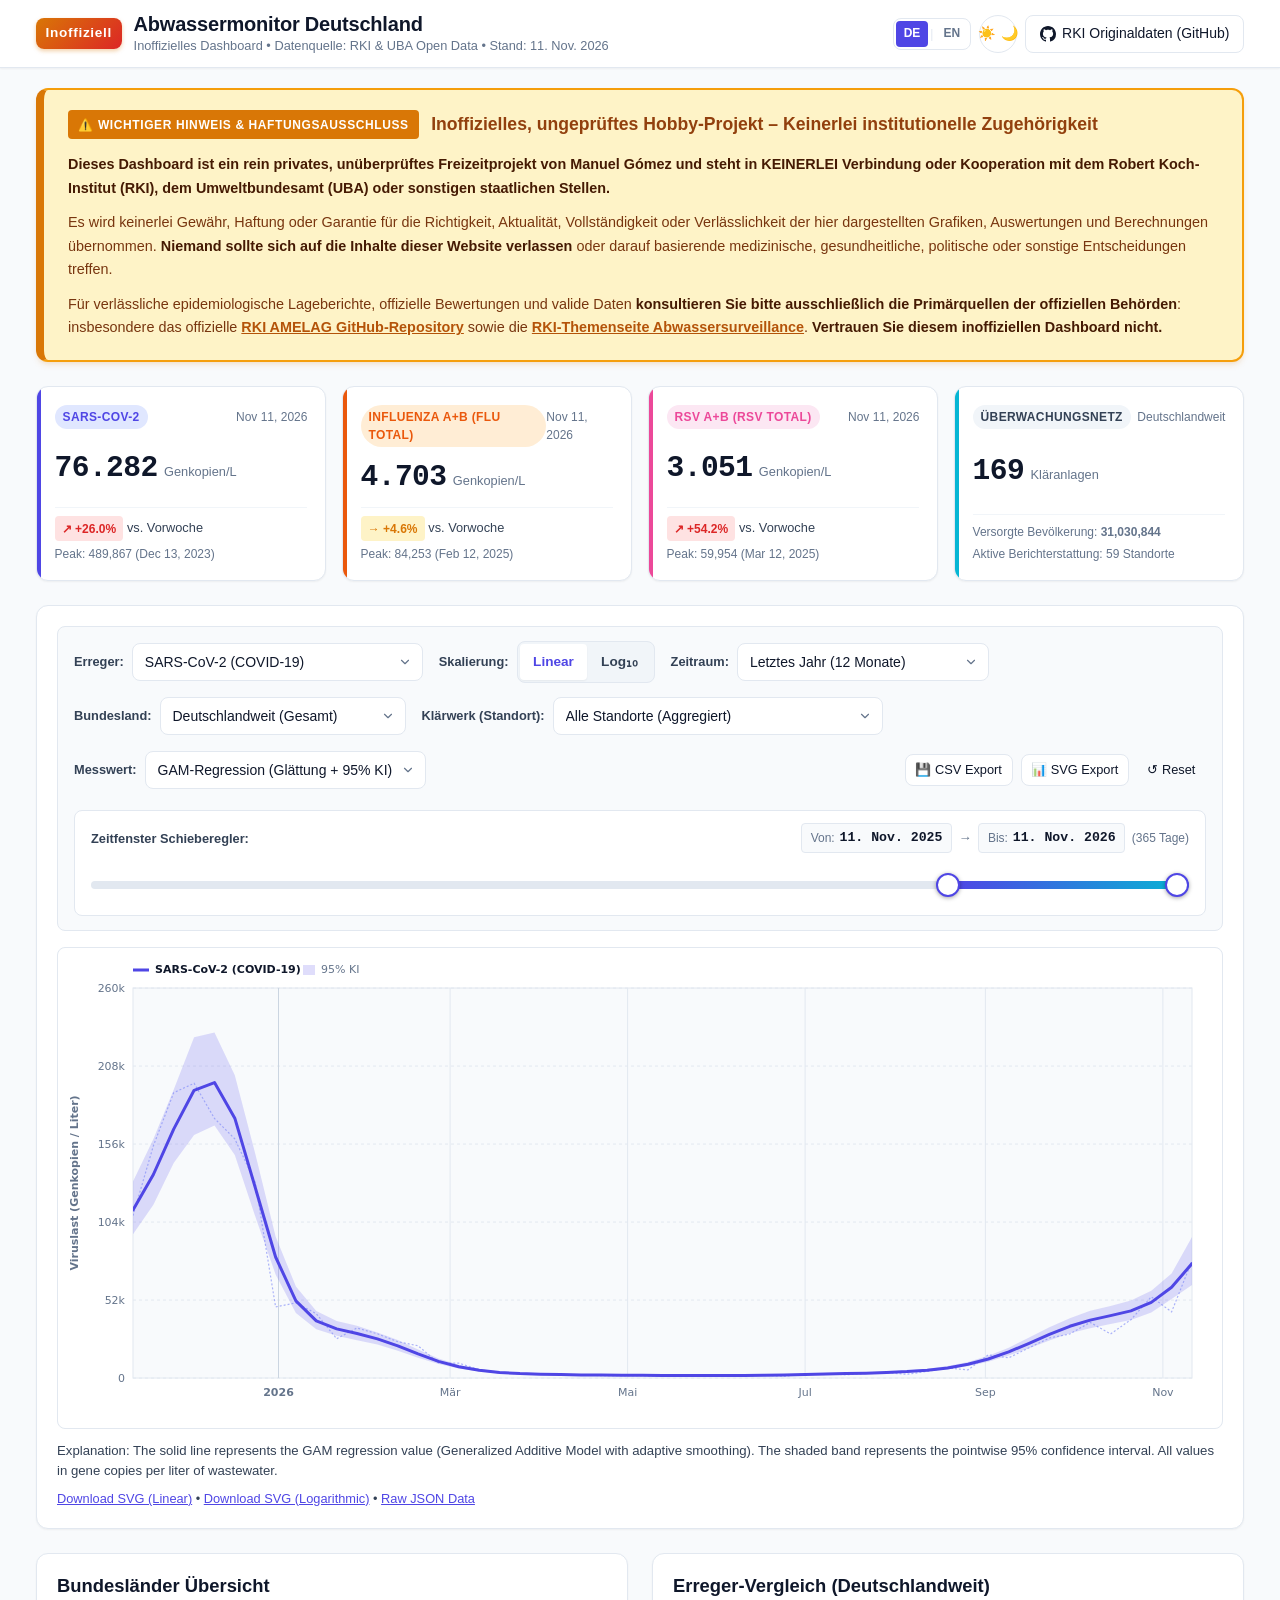
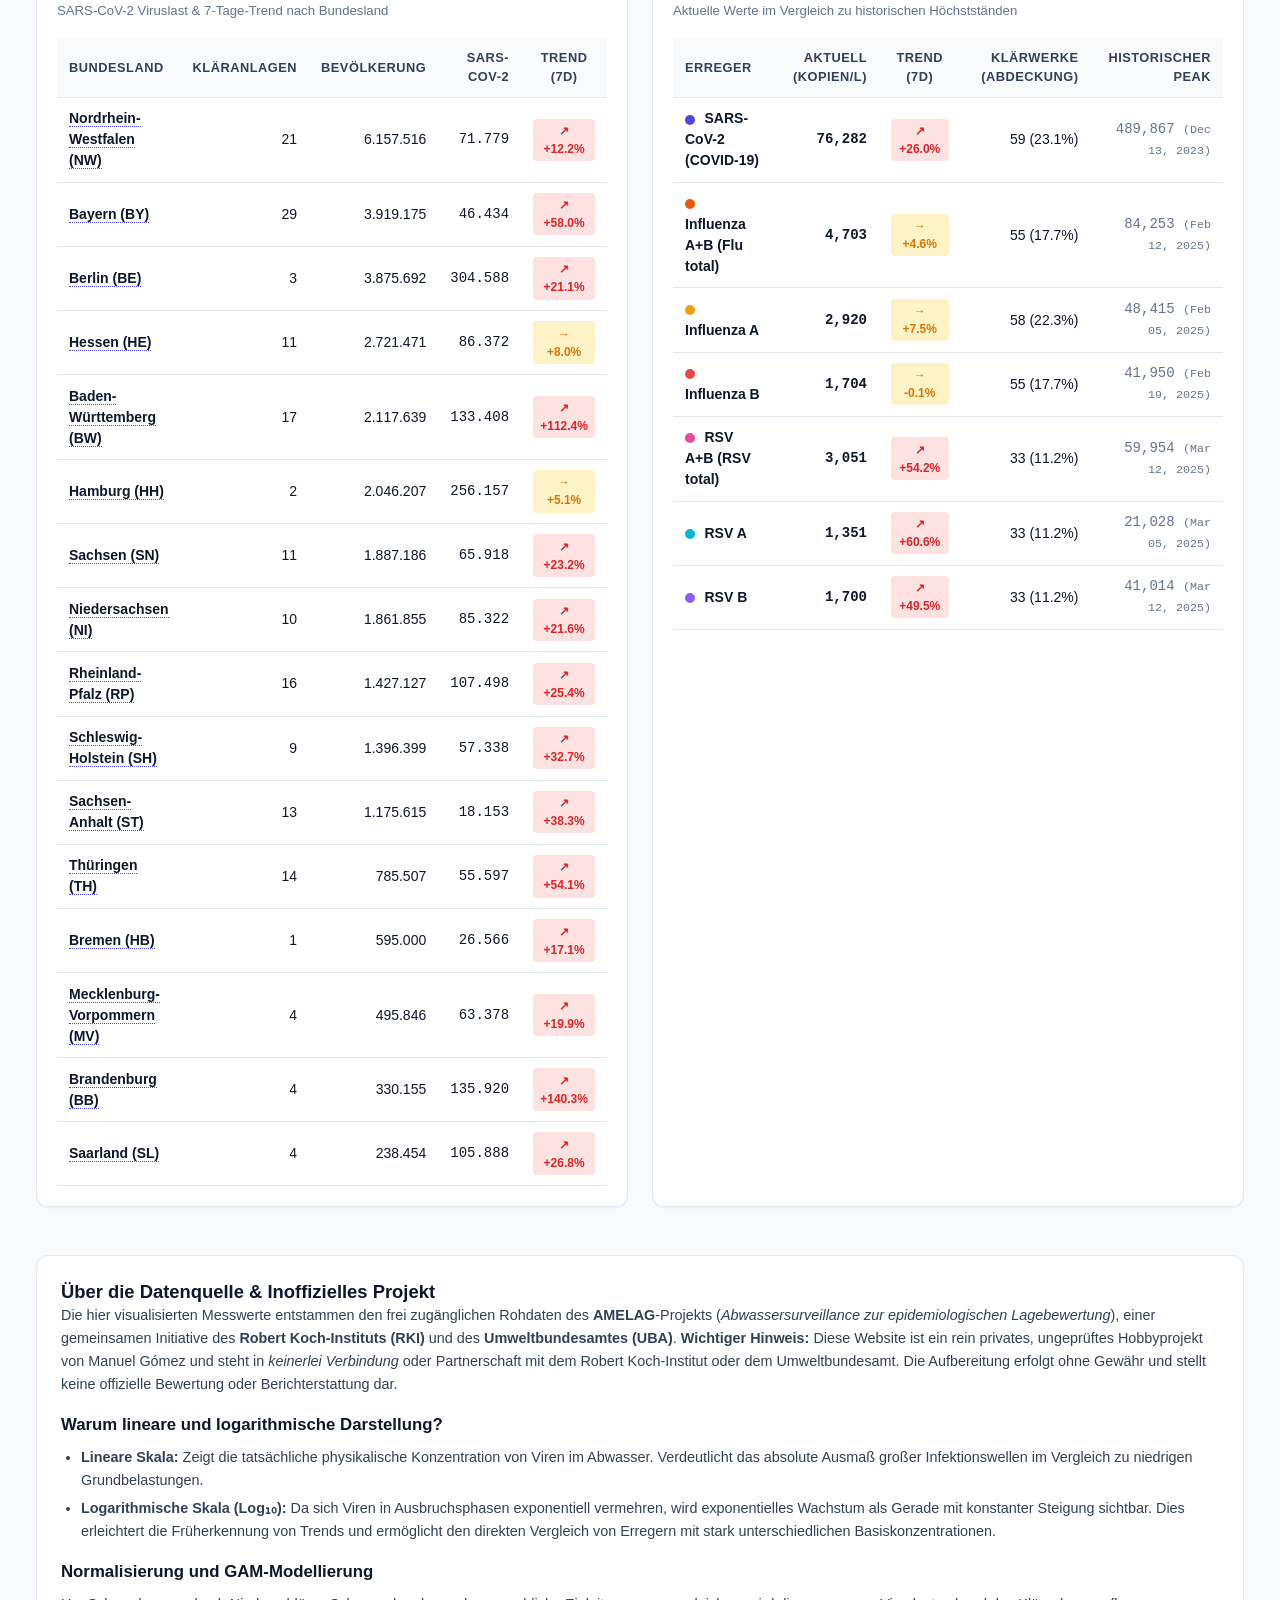
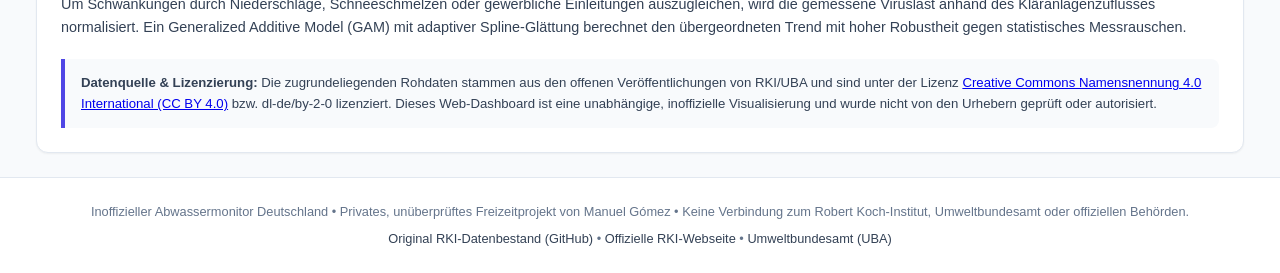
==== commit 70ae5e85: "chore(data): auto-update from RKI AMELAG (upstream commit bdb29d1)" ====
--- a/en/index.html
+++ b/en/index.html
@@ -16,7 +16,7 @@
   <meta property="og:url" content="https://mgomezch.github.io/amelag-dashboard/">
   <meta property="og:image" content="../assets/national_chart_linear.svg">
 
-  <link rel="stylesheet" href="../css/dashboard.css?v=1794403394">
+  <link rel="stylesheet" href="../css/dashboard.css?v=1795013727">
   
   <noscript>
     <style>
@@ -36,7 +36,7 @@
         <div class="brand-badge brand-badge-unofficial" data-i18n="brand_badge">Unofficial</div>
         <div>
           <h1 class="brand-title" data-i18n="brand_title">Wastewater Monitor Germany</h1>
-          <p class="brand-subtitle"><span data-i18n="brand_sub">Unofficial Dashboard • Data Source: RKI &amp; UBA Open Data • As of:</span> <time id="header-data-date" datetime="2026-11-04">Nov 04, 2026</time></p>
+          <p class="brand-subtitle"><span data-i18n="brand_sub">Unofficial Dashboard • Data Source: RKI &amp; UBA Open Data • As of:</span> <time id="header-data-date" datetime="2026-11-11">Nov 11, 2026</time></p>
         </div>
       </div>
       <div class="header-actions">
@@ -77,45 +77,45 @@
       <div class="kpi-card" id="kpi-sars">
         <div class="kpi-header">
           <span class="pathogen-pill pathogen-sars">SARS-CoV-2</span>
-          <span class="kpi-date">Nov 04, 2026</span>
+          <span class="kpi-date">Nov 11, 2026</span>
         </div>
         <div class="kpi-value-row">
-          <span class="kpi-value" id="kpi-sars-val">53,714</span>
+          <span class="kpi-value" id="kpi-sars-val">76,282</span>
           <span class="kpi-unit" data-i18n="kpi_unit">Gene copies/L</span>
         </div>
         <div class="kpi-footer">
-          <span class="kpi-trend" id="kpi-sars-trend"><span class="badge badge-stable">→ +8.4%</span> vs. previous week</span>
-          <span class="kpi-sub">Peak: 485,761 (Dec 13, 2023)</span>
+          <span class="kpi-trend" id="kpi-sars-trend"><span class="badge badge-rising">↗ +26.0%</span> vs. previous week</span>
+          <span class="kpi-sub">Peak: 489,867 (Dec 13, 2023)</span>
         </div>
       </div>
 
       <div class="kpi-card" id="kpi-flu">
         <div class="kpi-header">
           <span class="pathogen-pill pathogen-flu">Influenza A+B (Flu total)</span>
-          <span class="kpi-date">Nov 04, 2026</span>
+          <span class="kpi-date">Nov 11, 2026</span>
         </div>
         <div class="kpi-value-row">
-          <span class="kpi-value" id="kpi-flu-val">4,381</span>
+          <span class="kpi-value" id="kpi-flu-val">4,703</span>
           <span class="kpi-unit" data-i18n="kpi_unit">Gene copies/L</span>
         </div>
         <div class="kpi-footer">
-          <span class="kpi-trend" id="kpi-flu-trend"><span class="badge badge-stable">→ +3.5%</span> vs. previous week</span>
-          <span class="kpi-sub">Peak: 83,409 (Feb 12, 2025)</span>
+          <span class="kpi-trend" id="kpi-flu-trend"><span class="badge badge-stable">→ +4.6%</span> vs. previous week</span>
+          <span class="kpi-sub">Peak: 84,253 (Feb 12, 2025)</span>
         </div>
       </div>
 
       <div class="kpi-card" id="kpi-rsv">
         <div class="kpi-header">
           <span class="pathogen-pill pathogen-rsv">RSV A+B (RSV total)</span>
-          <span class="kpi-date">Nov 04, 2026</span>
+          <span class="kpi-date">Nov 11, 2026</span>
         </div>
         <div class="kpi-value-row">
-          <span class="kpi-value" id="kpi-rsv-val">1,978</span>
+          <span class="kpi-value" id="kpi-rsv-val">3,051</span>
           <span class="kpi-unit" data-i18n="kpi_unit">Gene copies/L</span>
         </div>
         <div class="kpi-footer">
-          <span class="kpi-trend" id="kpi-rsv-trend"><span class="badge badge-falling">↘ -35.0%</span> vs. previous week</span>
-          <span class="kpi-sub">Peak: 59,910 (Mar 12, 2025)</span>
+          <span class="kpi-trend" id="kpi-rsv-trend"><span class="badge badge-rising">↗ +54.2%</span> vs. previous week</span>
+          <span class="kpi-sub">Peak: 59,954 (Mar 12, 2025)</span>
         </div>
       </div>
 
@@ -130,7 +130,7 @@
         </div>
         <div class="kpi-footer">
           <span class="kpi-sub"><span data-i18n="covered_pop">Covered Population:</span> <strong>31,030,844</strong></span>
-          <span class="kpi-sub"><span data-i18n="active_rep">Active Reporting:</span> 63 <span data-i18n="sites">Sites</span></span>
+          <span class="kpi-sub"><span data-i18n="active_rep">Active Reporting:</span> 59 <span data-i18n="sites">Sites</span></span>
         </div>
       </div>
     </section>
@@ -255,7 +255,7 @@
         <div id="chart-svg-container" class="chart-svg-container">
           <svg xmlns="http://www.w3.org/2000/svg" viewBox="0 0 980 480" class="amelag-chart-svg" role="img" aria-label="National Viral Load in Wastewater (Linear Scale (Gene copies / Liter))">
   <title>Wastewater Monitor Germany - Linear Scale (Gene copies / Liter)</title>
-  <desc>Time series of SARS-CoV-2, Influenza, and RSV viral load in wastewater (Germany, 2022-03-02 to 2026-11-04).</desc>
+  <desc>Time series of SARS-CoV-2, Influenza, and RSV viral load in wastewater (Germany, 2022-03-02 to 2026-11-11).</desc>
   <defs>
     <linearGradient id="ciGrad" x1="0%" y1="0%" x2="0%" y2="100%">
       <stop offset="0%" stop-color="#4f46e5" stop-opacity="0.25" />
@@ -282,31 +282,31 @@
     <text x="70" y="54.0" text-anchor="end" font-size="11" fill="var(--text-muted, #64748b)" font-family="system-ui, sans-serif">700k</text>
   </g>
   <g class="grid-x">
-    <line x1="140.9" y1="50" x2="140.9" y2="420" stroke="var(--grid-color, #f1f5f9)" stroke-width="1" />
-    <text x="140.9" y="438" text-anchor="middle" font-size="11" font-weight="normal" fill="var(--text-muted, #64748b)" font-family="system-ui, sans-serif">Jul '22</text>
-    <line x1="233.6" y1="50" x2="233.6" y2="420" stroke="var(--grid-major, #cbd5e1)" stroke-width="1" />
-    <text x="233.6" y="438" text-anchor="middle" font-size="11" font-weight="bold" fill="var(--text-muted, #64748b)" font-family="system-ui, sans-serif">2023</text>
-    <line x1="324.7" y1="50" x2="324.7" y2="420" stroke="var(--grid-color, #f1f5f9)" stroke-width="1" />
-    <text x="324.7" y="438" text-anchor="middle" font-size="11" font-weight="normal" fill="var(--text-muted, #64748b)" font-family="system-ui, sans-serif">Jul '23</text>
-    <line x1="417.4" y1="50" x2="417.4" y2="420" stroke="var(--grid-major, #cbd5e1)" stroke-width="1" />
-    <text x="417.4" y="438" text-anchor="middle" font-size="11" font-weight="bold" fill="var(--text-muted, #64748b)" font-family="system-ui, sans-serif">2024</text>
-    <line x1="509.0" y1="50" x2="509.0" y2="420" stroke="var(--grid-color, #f1f5f9)" stroke-width="1" />
-    <text x="509.0" y="438" text-anchor="middle" font-size="11" font-weight="normal" fill="var(--text-muted, #64748b)" font-family="system-ui, sans-serif">Jul '24</text>
-    <line x1="601.6" y1="50" x2="601.6" y2="420" stroke="var(--grid-major, #cbd5e1)" stroke-width="1" />
-    <text x="601.6" y="438" text-anchor="middle" font-size="11" font-weight="bold" fill="var(--text-muted, #64748b)" font-family="system-ui, sans-serif">2025</text>
-    <line x1="692.8" y1="50" x2="692.8" y2="420" stroke="var(--grid-color, #f1f5f9)" stroke-width="1" />
-    <text x="692.8" y="438" text-anchor="middle" font-size="11" font-weight="normal" fill="var(--text-muted, #64748b)" font-family="system-ui, sans-serif">Jul '25</text>
-    <line x1="785.4" y1="50" x2="785.4" y2="420" stroke="var(--grid-major, #cbd5e1)" stroke-width="1" />
-    <text x="785.4" y="438" text-anchor="middle" font-size="11" font-weight="bold" fill="var(--text-muted, #64748b)" font-family="system-ui, sans-serif">2026</text>
-    <line x1="876.6" y1="50" x2="876.6" y2="420" stroke="var(--grid-color, #f1f5f9)" stroke-width="1" />
-    <text x="876.6" y="438" text-anchor="middle" font-size="11" font-weight="normal" fill="var(--text-muted, #64748b)" font-family="system-ui, sans-serif">Jul '26</text>
+    <line x1="140.7" y1="50" x2="140.7" y2="420" stroke="var(--grid-color, #f1f5f9)" stroke-width="1" />
+    <text x="140.7" y="438" text-anchor="middle" font-size="11" font-weight="normal" fill="var(--text-muted, #64748b)" font-family="system-ui, sans-serif">Jul '22</text>
+    <line x1="232.9" y1="50" x2="232.9" y2="420" stroke="var(--grid-major, #cbd5e1)" stroke-width="1" />
+    <text x="232.9" y="438" text-anchor="middle" font-size="11" font-weight="bold" fill="var(--text-muted, #64748b)" font-family="system-ui, sans-serif">2023</text>
+    <line x1="323.7" y1="50" x2="323.7" y2="420" stroke="var(--grid-color, #f1f5f9)" stroke-width="1" />
+    <text x="323.7" y="438" text-anchor="middle" font-size="11" font-weight="normal" fill="var(--text-muted, #64748b)" font-family="system-ui, sans-serif">Jul '23</text>
+    <line x1="416.0" y1="50" x2="416.0" y2="420" stroke="var(--grid-major, #cbd5e1)" stroke-width="1" />
+    <text x="416.0" y="438" text-anchor="middle" font-size="11" font-weight="bold" fill="var(--text-muted, #64748b)" font-family="system-ui, sans-serif">2024</text>
+    <line x1="507.2" y1="50" x2="507.2" y2="420" stroke="var(--grid-color, #f1f5f9)" stroke-width="1" />
+    <text x="507.2" y="438" text-anchor="middle" font-size="11" font-weight="normal" fill="var(--text-muted, #64748b)" font-family="system-ui, sans-serif">Jul '24</text>
+    <line x1="599.5" y1="50" x2="599.5" y2="420" stroke="var(--grid-major, #cbd5e1)" stroke-width="1" />
+    <text x="599.5" y="438" text-anchor="middle" font-size="11" font-weight="bold" fill="var(--text-muted, #64748b)" font-family="system-ui, sans-serif">2025</text>
+    <line x1="690.3" y1="50" x2="690.3" y2="420" stroke="var(--grid-color, #f1f5f9)" stroke-width="1" />
+    <text x="690.3" y="438" text-anchor="middle" font-size="11" font-weight="normal" fill="var(--text-muted, #64748b)" font-family="system-ui, sans-serif">Jul '25</text>
+    <line x1="782.5" y1="50" x2="782.5" y2="420" stroke="var(--grid-major, #cbd5e1)" stroke-width="1" />
+    <text x="782.5" y="438" text-anchor="middle" font-size="11" font-weight="bold" fill="var(--text-muted, #64748b)" font-family="system-ui, sans-serif">2026</text>
+    <line x1="873.3" y1="50" x2="873.3" y2="420" stroke="var(--grid-color, #f1f5f9)" stroke-width="1" />
+    <text x="873.3" y="438" text-anchor="middle" font-size="11" font-weight="normal" fill="var(--text-muted, #64748b)" font-family="system-ui, sans-serif">Jul '26</text>
   </g>
   <g clip-path="url(#plotClip)">
-    <path d="M 80.0,232.4 L 83.5,202.2 L 87.0,155.1 L 90.6,123.8 L 94.1,120.2 L 97.6,138.3 L 101.1,182.2 L 104.7,226.9 L 108.2,272.9 L 111.7,310.4 L 115.2,333.9 L 118.8,349.7 L 122.3,353.0 L 125.8,342.1 L 129.3,312.1 L 132.9,258.0 L 136.4,211.7 L 139.9,178.0 L 143.4,151.9 L 147.0,148.0 L 150.5,161.2 L 154.0,218.2 L 157.5,277.6 L 161.1,313.5 L 164.6,334.1 L 168.1,341.9 L 171.6,350.6 L 175.2,358.0 L 178.7,353.1 L 182.2,334.3 L 185.7,292.0 L 189.3,241.8 L 192.8,222.3 L 196.3,227.0 L 199.8,266.5 L 203.4,303.4 L 206.9,323.8 L 210.4,331.5 L 213.9,319.2 L 217.5,293.2 L 221.0,256.5 L 224.5,223.5 L 228.0,236.0 L 231.6,271.2 L 235.1,320.6 L 238.6,356.4 L 242.1,365.9 L 245.7,352.8 L 249.2,310.2 L 252.7,254.2 L 256.2,228.5 L 259.8,215.8 L 263.3,216.9 L 266.8,225.4 L 270.3,252.8 L 273.9,299.8 L 277.4,328.7 L 280.9,342.0 L 284.4,344.4 L 288.0,344.0 L 291.5,353.5 L 295.0,363.6 L 298.5,374.1 L 302.0,383.4 L 305.6,389.3 L 309.1,394.8 L 312.6,398.7 L 316.1,402.1 L 319.7,405.4 L 323.2,406.6 L 326.7,406.0 L 330.2,403.5 L 333.8,400.4 L 337.3,398.8 L 340.8,396.4 L 344.3,392.8 L 347.9,386.7 L 351.4,377.1 L 354.9,367.7 L 358.4,356.5 L 362.0,346.8 L 365.5,340.1 L 369.0,329.5 L 372.5,319.2 L 376.1,304.4 L 379.6,287.9 L 383.1,275.1 L 386.6,257.9 L 390.2,248.0 L 393.7,230.4 L 397.2,197.3 L 400.7,156.2 L 404.3,105.7 L 407.8,98.2 L 411.3,139.2 L 414.8,201.5 L 418.4,275.6 L 421.9,319.4 L 425.4,337.5 L 428.9,342.7 L 432.5,347.0 L 436.0,365.6 L 439.5,383.4 L 443.0,394.3 L 446.6,399.9 L 450.1,401.7 L 453.6,403.0 L 457.1,403.8 L 460.7,404.8 L 464.2,406.9 L 467.7,407.5 L 471.2,406.4 L 474.8,403.2 L 478.3,398.9 L 481.8,397.8 L 485.3,397.8 L 488.9,397.8 L 492.4,396.8 L 495.9,392.6 L 499.4,385.7 L 503.0,374.3 L 506.5,360.8 L 510.0,351.8 L 513.5,344.4 L 517.0,343.6 L 520.6,344.7 L 524.1,343.0 L 527.6,340.7 L 531.1,334.9 L 534.7,334.3 L 538.2,338.2 L 541.7,339.5 L 545.2,340.5 L 548.8,334.8 L 552.3,323.3 L 555.8,308.4 L 559.3,290.9 L 562.9,287.6 L 566.4,292.8 L 569.9,302.3 L 573.4,316.2 L 577.0,325.6 L 580.5,334.5 L 584.0,338.8 L 587.5,337.6 L 591.1,335.5 L 594.6,334.8 L 598.1,347.3 L 601.6,365.8 L 605.2,378.8 L 608.7,386.4 L 612.2,389.5 L 615.7,391.4 L 619.3,393.8 L 622.8,395.8 L 626.3,398.5 L 629.8,400.7 L 633.4,402.3 L 636.9,403.5 L 640.4,403.6 L 643.9,403.5 L 647.5,403.3 L 651.0,403.6 L 654.5,405.2 L 658.0,406.2 L 661.6,406.2 L 665.1,404.9 L 668.6,402.5 L 672.1,400.5 L 675.7,398.3 L 679.2,396.8 L 682.7,396.5 L 686.2,396.5 L 689.8,397.8 L 693.3,398.7 L 696.8,398.3 L 700.3,396.7 L 703.9,392.8 L 707.4,388.1 L 710.9,382.4 L 714.4,374.9 L 718.0,368.2 L 721.5,361.1 L 725.0,356.7 L 728.5,354.4 L 732.0,347.6 L 735.6,336.3 L 739.1,321.5 L 742.6,316.9 L 746.1,327.9 L 749.7,340.5 L 753.2,352.3 L 756.7,357.1 L 760.2,352.5 L 763.8,339.2 L 767.3,317.0 L 770.8,300.1 L 774.3,298.5 L 777.9,314.8 L 781.4,345.1 L 784.9,369.6 L 788.4,386.0 L 792.0,395.5 L 795.5,400.0 L 799.0,402.4 L 802.5,403.9 L 806.1,406.5 L 809.6,410.1 L 813.1,413.1 L 816.6,415.4 L 820.2,416.8 L 823.7,417.7 L 827.2,418.2 L 830.7,418.4 L 834.3,418.6 L 837.8,418.7 L 841.3,418.8 L 844.8,418.9 L 848.4,418.9 L 851.9,418.9 L 855.4,419.0 L 858.9,419.0 L 862.5,419.0 L 866.0,419.0 L 869.5,418.9 L 873.0,418.8 L 876.6,418.6 L 880.1,418.4 L 883.6,418.2 L 887.1,418.0 L 890.7,417.7 L 894.2,417.3 L 897.7,416.7 L 901.2,415.8 L 904.8,414.3 L 908.3,412.3 L 911.8,409.5 L 915.3,406.2 L 918.9,402.6 L 922.4,399.1 L 925.9,396.4 L 929.4,394.1 L 933.0,392.1 L 936.5,389.7 L 940.0,385.1 L 940.0,396.9 L 936.5,397.3 L 933.0,398.9 L 929.4,400.5 L 925.9,402.2 L 922.4,404.4 L 918.9,406.9 L 915.3,409.7 L 911.8,412.2 L 908.3,414.2 L 904.8,415.8 L 901.2,416.9 L 897.7,417.6 L 894.2,418.1 L 890.7,418.3 L 887.1,418.6 L 883.6,418.7 L 880.1,418.9 L 876.6,419.0 L 873.0,419.1 L 869.5,419.2 L 866.0,419.2 L 862.5,419.3 L 858.9,419.3 L 855.4,419.2 L 851.9,419.2 L 848.4,419.2 L 844.8,419.2 L 841.3,419.1 L 837.8,419.1 L 834.3,419.0 L 830.7,418.9 L 827.2,418.7 L 823.7,418.3 L 820.2,417.7 L 816.6,416.7 L 813.1,415.1 L 809.6,412.8 L 806.1,410.3 L 802.5,408.3 L 799.0,407.0 L 795.5,405.5 L 792.0,401.9 L 788.4,395.8 L 784.9,384.1 L 781.4,364.7 L 777.9,344.0 L 774.3,330.3 L 770.8,332.1 L 767.3,344.9 L 763.8,359.3 L 760.2,370.7 L 756.7,373.0 L 753.2,369.6 L 749.7,362.4 L 746.1,351.3 L 742.6,345.5 L 739.1,348.0 L 735.6,357.1 L 732.0,366.5 L 728.5,370.1 L 725.0,373.2 L 721.5,376.7 L 718.0,381.3 L 714.4,387.3 L 710.9,392.0 L 707.4,396.6 L 703.9,400.3 L 700.3,402.6 L 696.8,404.3 L 693.3,404.4 L 689.8,403.8 L 686.2,403.2 L 682.7,402.6 L 679.2,403.0 L 675.7,403.9 L 672.1,405.3 L 668.6,407.3 L 665.1,408.9 L 661.6,410.0 L 658.0,410.1 L 654.5,409.1 L 651.0,408.2 L 647.5,407.7 L 643.9,407.8 L 640.4,408.1 L 636.9,407.8 L 633.4,407.3 L 629.8,405.9 L 626.3,404.1 L 622.8,402.3 L 619.3,400.5 L 615.7,399.6 L 612.2,398.5 L 608.7,396.9 L 605.2,393.2 L 601.6,383.8 L 598.1,371.5 L 594.6,362.2 L 591.1,359.9 L 587.5,362.9 L 584.0,361.8 L 580.5,358.4 L 577.0,352.8 L 573.4,343.4 L 569.9,335.2 L 566.4,325.9 L 562.9,322.0 L 559.3,327.6 L 555.8,337.6 L 552.3,350.8 L 548.8,358.5 L 545.2,361.4 L 541.7,362.8 L 538.2,360.1 L 534.7,359.0 L 531.1,359.5 L 527.6,361.4 L 524.1,365.1 L 520.6,364.6 L 517.0,364.2 L 513.5,365.9 L 510.0,369.8 L 506.5,378.6 L 503.0,387.4 L 499.4,395.5 L 495.9,401.0 L 492.4,403.2 L 488.9,404.4 L 485.3,404.4 L 481.8,404.4 L 478.3,406.0 L 474.8,408.3 L 471.2,410.7 L 467.7,411.5 L 464.2,410.9 L 460.7,410.0 L 457.1,409.0 L 453.6,408.5 L 450.1,407.8 L 446.6,405.8 L 443.0,402.6 L 439.5,394.9 L 436.0,382.6 L 432.5,371.7 L 428.9,367.1 L 425.4,366.6 L 421.9,355.0 L 418.4,325.4 L 414.8,284.1 L 411.3,237.0 L 407.8,215.1 L 404.3,224.0 L 400.7,249.0 L 397.2,280.1 L 393.7,293.3 L 390.2,300.7 L 386.6,309.2 L 383.1,314.9 L 379.6,326.6 L 376.1,337.6 L 372.5,348.6 L 369.0,358.1 L 365.5,362.6 L 362.0,369.1 L 358.4,376.0 L 354.9,383.6 L 351.4,391.6 L 347.9,397.0 L 344.3,401.4 L 340.8,403.9 L 337.3,404.7 L 333.8,406.3 L 330.2,408.2 L 326.7,410.0 L 323.2,410.7 L 319.7,409.5 L 316.1,407.6 L 312.6,404.9 L 309.1,402.2 L 305.6,399.3 L 302.0,394.3 L 298.5,388.9 L 295.0,381.6 L 291.5,373.4 L 288.0,369.3 L 284.4,367.4 L 280.9,366.8 L 277.4,358.4 L 273.9,334.9 L 270.3,308.1 L 266.8,285.1 L 263.3,278.4 L 259.8,281.3 L 256.2,284.2 L 252.7,309.8 L 249.2,345.5 L 245.7,373.1 L 242.1,383.8 L 238.6,374.7 L 235.1,351.5 L 231.6,316.8 L 228.0,286.0 L 224.5,284.4 L 221.0,302.1 L 217.5,330.2 L 213.9,349.2 L 210.4,355.8 L 206.9,356.0 L 203.4,339.7 L 199.8,312.1 L 196.3,287.8 L 192.8,278.9 L 189.3,301.9 L 185.7,333.5 L 182.2,360.9 L 178.7,376.4 L 175.2,376.8 L 171.6,372.5 L 168.1,366.7 L 164.6,360.0 L 161.1,350.5 L 157.5,322.6 L 154.0,281.5 L 150.5,245.2 L 147.0,229.4 L 143.4,242.6 L 139.9,256.5 L 136.4,281.0 L 132.9,315.9 L 129.3,346.5 L 125.8,368.7 L 122.3,376.5 L 118.8,374.2 L 115.2,365.2 L 111.7,346.4 L 108.2,321.2 L 104.7,290.7 L 101.1,257.6 L 97.6,233.8 L 94.1,216.1 L 90.6,221.1 L 87.0,249.4 L 83.5,292.4 L 80.0,341.1 Z" fill="url(#ciGrad)" />
-    <path d="M 80.0,304.3 L 83.5,287.0 L 87.0,144.4 L 90.6,174.7 L 94.1,202.2 L 97.6,152.2 L 101.1,225.7 L 104.7,246.9 L 108.2,320.2 L 111.7,325.2 L 115.2,345.4 L 118.8,355.6 L 122.3,394.1 L 125.8,351.6 L 129.3,313.0 L 132.9,285.1 L 136.4,239.9 L 139.9,241.2 L 143.4,232.8 L 147.0,233.1 L 150.5,231.3 L 154.0,273.2 L 157.5,316.9 L 161.1,351.1 L 164.6,360.5 L 168.1,366.7 L 171.6,368.1 L 175.2,370.2 L 178.7,371.4 L 182.2,341.1 L 185.7,280.6 L 189.3,318.0 L 192.8,269.7 L 196.3,272.2 L 199.8,302.3 L 203.4,345.1 L 206.9,349.7 L 210.4,342.8 L 213.9,336.7 L 217.5,304.4 L 221.0,309.4 L 224.5,257.2 L 228.0,265.0 L 231.6,216.0 L 235.1,326.7 L 238.6,365.4 L 242.1,370.2 L 245.7,356.5 L 249.2,311.2 L 252.7,310.8 L 256.2,279.0 L 259.8,266.1 L 263.3,262.0 L 266.8,213.2 L 270.3,252.0 L 273.9,304.6 L 277.4,349.4 L 280.9,346.4 L 284.4,346.4 L 288.0,351.2 L 291.5,355.0 L 295.0,366.9 L 298.5,379.4 L 302.0,390.1 L 305.6,392.9 L 309.1,401.2 L 312.6,403.4 L 316.1,406.5 L 319.7,407.8 L 323.2,408.8 L 326.7,409.4 L 330.2,403.4 L 333.8,404.4 L 337.3,399.2 L 340.8,393.2 L 344.3,390.8 L 347.9,384.5 L 351.4,383.4 L 354.9,386.4 L 358.4,367.5 L 362.0,351.0 L 365.5,347.8 L 369.0,355.8 L 372.5,353.2 L 376.1,322.8 L 379.6,303.7 L 383.1,283.4 L 386.6,267.1 L 390.2,249.8 L 393.7,184.1 L 397.2,181.4 L 400.7,152.1 L 404.3,110.4 L 407.8,-81.7 L 411.3,85.2 L 414.8,151.1 L 418.4,221.6 L 421.9,331.0 L 425.4,333.2 L 428.9,324.6 L 432.5,336.2 L 436.0,350.5 L 439.5,371.6 L 443.0,389.1 L 446.6,400.2 L 450.1,401.4 L 453.6,400.5 L 457.1,401.6 L 460.7,410.1 L 464.2,402.1 L 467.7,407.9 L 471.2,408.6 L 474.8,404.2 L 478.3,395.7 L 481.8,399.5 L 485.3,402.1 L 488.9,394.7 L 492.4,395.1 L 495.9,394.8 L 499.4,382.2 L 503.0,367.6 L 506.5,365.5 L 510.0,349.6 L 513.5,338.8 L 517.0,349.7 L 520.6,350.0 L 524.1,348.4 L 527.6,351.4 L 531.1,349.8 L 534.7,343.3 L 538.2,348.8 L 541.7,339.8 L 545.2,337.8 L 548.8,347.8 L 552.3,314.9 L 555.8,316.0 L 559.3,285.2 L 562.9,291.4 L 566.4,314.3 L 569.9,327.8 L 573.4,344.3 L 577.0,329.4 L 580.5,315.5 L 584.0,334.5 L 587.5,353.2 L 591.1,340.8 L 594.6,345.6 L 598.1,329.2 L 601.6,368.9 L 605.2,386.1 L 608.7,397.9 L 612.2,383.5 L 615.7,385.6 L 619.3,399.3 L 622.8,396.3 L 626.3,400.0 L 629.8,402.4 L 633.4,406.7 L 636.9,405.8 L 640.4,406.3 L 643.9,406.6 L 647.5,407.0 L 651.0,405.7 L 654.5,406.3 L 658.0,406.0 L 661.6,411.8 L 665.1,409.8 L 668.6,404.0 L 672.1,402.2 L 675.7,398.0 L 679.2,401.1 L 682.7,401.9 L 686.2,399.4 L 689.8,396.5 L 693.3,405.6 L 696.8,401.4 L 700.3,394.9 L 703.9,389.4 L 707.4,391.5 L 710.9,381.2 L 714.4,390.0 L 718.0,386.8 L 721.5,371.7 L 725.0,365.6 L 728.5,365.7 L 732.0,354.6 L 735.6,349.0 L 739.1,344.9 L 742.6,312.2 L 746.1,345.8 L 749.7,345.0 L 753.2,354.4 L 756.7,372.2 L 760.2,362.9 L 763.8,338.3 L 767.3,319.7 L 770.8,316.4 L 774.3,328.8 L 777.9,335.9 L 781.4,351.1 L 784.9,395.0 L 788.4,393.6 L 792.0,397.4 L 795.5,406.2 L 799.0,402.4 L 802.5,404.5 L 806.1,407.2 L 809.6,408.7 L 813.1,414.7 L 816.6,414.8 L 820.2,417.0 L 823.7,418.3 L 827.2,418.5 L 830.7,418.5 L 834.3,419.0 L 837.8,419.0 L 841.3,419.2 L 844.8,419.1 L 848.4,419.2 L 851.9,419.3 L 855.4,419.0 L 858.9,419.5 L 862.5,419.2 L 866.0,419.3 L 869.5,419.0 L 873.0,419.4 L 876.6,418.5 L 880.1,418.4 L 883.6,418.9 L 887.1,418.4 L 890.7,418.1 L 894.2,418.7 L 897.7,417.7 L 901.2,416.5 L 904.8,417.2 L 908.3,411.8 L 911.8,412.9 L 915.3,409.4 L 918.9,405.9 L 922.4,404.5 L 925.9,400.5 L 929.4,404.5 L 933.0,399.5 L 936.5,391.4 L 940.0,397.2" fill="none" stroke="#93c5fd" stroke-width="1" stroke-dasharray="2,2" opacity="0.75" />
-    <path d="M 400.7,418.6 L 404.3,418.1 L 407.8,416.1 L 411.3,413.8 L 418.4,414.2 L 421.9,413.2 L 425.4,410.2 L 428.9,405.6 L 432.5,401.8 L 436.0,401.7 L 439.5,406.6 L 443.0,412.0 L 446.6,415.0 L 450.1,416.1 L 453.6,416.3 L 457.1,416.6 L 460.7,417.1 L 464.2,417.5 L 467.7,417.7 L 471.2,417.8 L 474.8,417.9 L 478.3,418.1 L 481.8,418.3 L 485.3,418.4 L 488.9,418.3 L 492.4,418.3 L 495.9,418.3 L 499.4,418.4 L 503.0,418.4 L 506.5,418.4 L 510.0,418.4 L 513.5,418.3 L 517.0,418.3 L 520.6,418.3 L 524.1,418.3 L 527.6,418.3 L 531.1,418.3 L 534.7,418.3 L 538.2,418.3 L 541.7,418.3 L 545.2,418.3 L 548.8,418.3 L 552.3,418.3 L 555.8,418.4 L 559.3,418.4 L 562.9,418.4 L 566.4,418.4 L 569.9,418.3 L 573.4,418.2 L 577.0,418.1 L 580.5,418.0 L 584.0,418.0 L 587.5,417.7 L 591.1,416.9 L 594.6,415.6 L 598.1,413.6 L 601.6,410.8 L 605.2,406.7 L 608.7,400.2 L 612.2,391.6 L 615.7,382.9 L 619.3,377.2 L 622.8,375.9 L 626.3,378.6 L 629.8,384.8 L 633.4,393.6 L 636.9,402.5 L 640.4,409.0 L 643.9,412.9 L 647.5,415.1 L 651.0,416.5 L 654.5,417.3 L 658.0,417.7 L 661.6,418.0 L 665.1,418.0 L 668.6,418.0 L 672.1,418.0 L 675.7,418.0 L 679.2,418.1 L 682.7,418.1 L 686.2,418.1 L 689.8,418.1 L 693.3,418.1 L 696.8,418.2 L 700.3,418.2 L 703.9,418.2 L 707.4,418.2 L 710.9,418.2 L 714.4,418.2 L 718.0,418.2 L 721.5,418.3 L 725.0,418.3 L 728.5,418.3 L 732.0,418.3 L 735.6,418.3 L 739.1,418.2 L 742.6,418.1 L 746.1,417.9 L 749.7,417.9 L 753.2,417.9 L 756.7,417.9 L 760.2,417.8 L 763.8,417.4 L 767.3,416.4 L 770.8,414.5 L 774.3,411.7 L 777.9,408.4 L 781.4,405.6 L 784.9,404.9 L 788.4,405.3 L 792.0,405.1 L 795.5,403.2 L 799.0,401.2 L 802.5,401.7 L 806.1,405.2 L 809.6,409.7 L 813.1,413.7 L 816.6,416.1 L 820.2,417.3 L 823.7,417.8 L 827.2,418.0 L 830.7,418.1 L 834.3,418.2 L 837.8,418.3 L 841.3,418.3 L 844.8,418.3 L 848.4,418.3 L 851.9,418.3 L 855.4,418.3 L 858.9,418.3 L 862.5,418.4 L 866.0,418.4 L 869.5,418.4 L 873.0,418.3 L 876.6,418.3 L 880.1,418.3 L 883.6,418.3 L 887.1,418.3 L 890.7,418.3 L 894.2,418.3 L 897.7,418.3 L 901.2,418.3 L 904.8,418.3 L 908.3,418.3 L 911.8,418.2 L 915.3,418.2 L 918.9,418.1 L 922.4,418.1 L 925.9,418.0 L 929.4,417.9 L 933.0,417.8 L 936.5,417.8 L 940.0,417.7" fill="none" stroke="#ea580c" stroke-width="2" opacity="0.9" />
-    <path d="M 555.8,418.5 L 559.3,418.5 L 562.9,418.5 L 566.4,418.5 L 569.9,418.5 L 573.4,418.4 L 577.0,418.4 L 580.5,418.3 L 584.0,418.1 L 587.5,417.8 L 591.1,417.4 L 594.6,416.9 L 608.7,411.3 L 612.2,408.7 L 615.7,405.6 L 619.3,402.0 L 622.8,398.1 L 626.3,394.2 L 629.8,390.9 L 633.4,388.7 L 636.9,388.3 L 640.4,390.0 L 643.9,393.5 L 647.5,398.0 L 651.0,402.8 L 654.5,407.1 L 658.0,410.6 L 661.6,413.3 L 665.1,415.1 L 668.6,416.3 L 672.1,417.2 L 675.7,417.7 L 679.2,418.0 L 682.7,418.3 L 686.2,418.4 L 689.8,418.5 L 693.3,418.6 L 696.8,418.6 L 700.3,418.7 L 703.9,418.7 L 707.4,418.7 L 710.9,418.7 L 714.4,418.7 L 718.0,418.7 L 721.5,418.7 L 725.0,418.7 L 728.5,418.7 L 732.0,418.6 L 735.6,418.6 L 739.1,418.6 L 742.6,418.5 L 746.1,418.4 L 749.7,418.3 L 753.2,418.1 L 756.7,418.0 L 760.2,417.7 L 763.8,417.5 L 767.3,417.2 L 770.8,416.9 L 774.3,416.5 L 777.9,416.0 L 781.4,415.2 L 784.9,414.2 L 788.4,412.9 L 792.0,411.2 L 795.5,409.1 L 799.0,406.5 L 802.5,403.6 L 806.1,400.9 L 809.6,398.7 L 813.1,397.6 L 816.6,397.5 L 820.2,398.4 L 823.7,400.1 L 827.2,402.5 L 830.7,405.2 L 834.3,408.0 L 837.8,410.5 L 841.3,412.7 L 844.8,414.4 L 848.4,415.7 L 851.9,416.6 L 855.4,417.3 L 858.9,417.8 L 862.5,418.1 L 866.0,418.4 L 869.5,418.5 L 873.0,418.6 L 876.6,418.7" fill="none" stroke="#ec4899" stroke-width="2" opacity="0.9" />
-    <path d="M 80.0,298.3 L 83.5,253.3 L 87.0,207.4 L 90.6,177.3 L 94.1,172.8 L 97.6,191.0 L 101.1,223.5 L 104.7,262.0 L 108.2,299.5 L 111.7,330.2 L 115.2,351.3 L 118.8,363.3 L 122.3,366.1 L 125.8,356.8 L 129.3,331.0 L 132.9,290.2 L 136.4,249.8 L 139.9,221.1 L 143.4,201.9 L 147.0,192.3 L 150.5,207.3 L 154.0,252.8 L 157.5,302.2 L 161.1,334.0 L 164.6,348.2 L 168.1,355.5 L 171.6,362.6 L 175.2,368.2 L 178.7,366.0 L 182.2,348.8 L 185.7,314.8 L 189.3,274.9 L 192.8,253.0 L 196.3,260.3 L 199.8,291.3 L 203.4,323.2 L 206.9,341.5 L 210.4,344.6 L 213.9,335.5 L 217.5,313.3 L 221.0,281.2 L 224.5,256.8 L 228.0,263.0 L 231.6,296.1 L 235.1,337.5 L 238.6,366.4 L 242.1,375.7 L 245.7,363.8 L 249.2,329.6 L 252.7,284.9 L 256.2,258.8 L 259.8,251.7 L 263.3,250.4 L 266.8,258.0 L 270.3,283.2 L 273.9,318.9 L 277.4,345.0 L 280.9,355.6 L 284.4,356.9 L 288.0,357.9 L 291.5,364.3 L 295.0,373.5 L 298.5,382.2 L 302.0,389.3 L 305.6,394.8 L 309.1,398.8 L 312.6,402.1 L 316.1,405.1 L 319.7,407.6 L 323.2,408.8 L 326.7,408.2 L 330.2,406.1 L 333.8,403.6 L 337.3,402.0 L 340.8,400.5 L 344.3,397.5 L 347.9,392.4 L 351.4,385.1 L 354.9,376.4 L 358.4,367.1 L 362.0,359.0 L 365.5,352.3 L 369.0,345.2 L 372.5,335.2 L 376.1,322.4 L 379.6,308.9 L 383.1,296.6 L 386.6,286.0 L 390.2,276.7 L 393.7,265.0 L 397.2,243.5 L 400.7,207.6 L 404.3,171.8 L 407.8,163.2 L 411.3,193.3 L 414.8,247.7 L 418.4,303.2 L 421.9,339.2 L 425.4,353.7 L 428.9,356.1 L 432.5,360.6 L 436.0,374.9 L 439.5,389.7 L 443.0,398.8 L 446.6,403.1 L 450.1,405.1 L 453.6,406.0 L 457.1,406.7 L 460.7,407.7 L 464.2,409.0 L 467.7,409.7 L 471.2,408.7 L 474.8,406.0 L 478.3,402.8 L 481.8,401.4 L 485.3,401.4 L 488.9,401.4 L 492.4,400.2 L 495.9,397.2 L 499.4,391.0 L 503.0,381.4 L 506.5,370.5 L 510.0,361.4 L 513.5,356.1 L 517.0,354.7 L 520.6,355.4 L 524.1,355.0 L 527.6,351.8 L 531.1,348.3 L 534.7,347.7 L 538.2,350.0 L 541.7,352.2 L 545.2,351.8 L 548.8,347.6 L 552.3,338.2 L 555.8,324.1 L 559.3,310.8 L 562.9,306.1 L 566.4,310.6 L 569.9,320.1 L 573.4,330.8 L 577.0,340.4 L 580.5,347.4 L 584.0,351.3 L 587.5,351.4 L 591.1,348.7 L 594.6,349.8 L 598.1,360.6 L 601.6,375.7 L 605.2,386.8 L 608.7,392.1 L 612.2,394.4 L 615.7,395.9 L 619.3,397.4 L 622.8,399.3 L 626.3,401.5 L 629.8,403.5 L 633.4,405.0 L 636.9,405.8 L 640.4,406.0 L 643.9,405.8 L 647.5,405.7 L 651.0,406.1 L 654.5,407.3 L 658.0,408.3 L 661.6,408.3 L 665.1,407.0 L 668.6,405.1 L 672.1,403.1 L 675.7,401.3 L 679.2,400.1 L 682.7,399.8 L 686.2,400.1 L 689.8,401.0 L 693.3,401.8 L 696.8,401.5 L 700.3,399.9 L 703.9,396.8 L 707.4,392.7 L 710.9,387.5 L 714.4,381.6 L 718.0,375.3 L 721.5,369.5 L 725.0,365.6 L 728.5,362.8 L 732.0,357.7 L 735.6,347.4 L 739.1,335.8 L 742.6,332.4 L 746.1,340.5 L 749.7,352.3 L 753.2,361.6 L 756.7,365.6 L 760.2,362.3 L 763.8,350.0 L 767.3,332.0 L 770.8,317.3 L 774.3,315.6 L 777.9,330.6 L 781.4,355.7 L 784.9,377.5 L 788.4,391.3 L 792.0,398.9 L 795.5,403.0 L 799.0,404.8 L 802.5,406.3 L 806.1,408.5 L 809.6,411.5 L 813.1,414.2 L 816.6,416.1 L 820.2,417.3 L 823.7,418.0 L 827.2,418.4 L 830.7,418.7 L 834.3,418.8 L 837.8,418.9 L 841.3,419.0 L 844.8,419.0 L 848.4,419.1 L 851.9,419.1 L 855.4,419.1 L 858.9,419.1 L 862.5,419.1 L 866.0,419.1 L 869.5,419.1 L 873.0,419.0 L 876.6,418.8 L 880.1,418.7 L 883.6,418.5 L 887.1,418.3 L 890.7,418.1 L 894.2,417.7 L 897.7,417.2 L 901.2,416.4 L 904.8,415.1 L 908.3,413.3 L 911.8,410.9 L 915.3,408.1 L 918.9,404.9 L 922.4,401.9 L 925.9,399.5 L 929.4,397.5 L 933.0,395.8 L 936.5,393.8 L 940.0,391.6" fill="none" stroke="#4f46e5" stroke-width="3" />
+    <path d="M 80.0,252.8 L 83.5,219.1 L 87.0,165.7 L 90.5,128.8 L 94.0,121.7 L 97.6,138.3 L 101.1,182.2 L 104.6,227.4 L 108.1,273.4 L 111.6,310.8 L 115.1,334.0 L 118.6,349.7 L 122.1,353.2 L 125.6,342.4 L 129.1,312.7 L 132.7,258.1 L 136.2,210.6 L 139.7,178.6 L 143.2,153.4 L 146.7,150.2 L 150.2,162.3 L 153.7,216.6 L 157.2,277.7 L 160.7,314.3 L 164.2,335.1 L 167.8,342.7 L 171.3,350.0 L 174.8,357.9 L 178.3,353.9 L 181.8,335.2 L 185.3,293.0 L 188.8,239.7 L 192.3,222.4 L 195.8,230.6 L 199.3,267.2 L 202.9,303.8 L 206.4,323.6 L 209.9,331.7 L 213.4,321.0 L 216.9,293.8 L 220.4,255.7 L 223.9,220.8 L 227.4,237.7 L 230.9,279.2 L 234.4,322.9 L 238.0,354.7 L 241.5,363.7 L 245.0,352.8 L 248.5,316.3 L 252.0,260.0 L 255.5,227.7 L 259.0,213.0 L 262.5,215.9 L 266.0,231.8 L 269.6,257.2 L 273.1,299.2 L 276.6,328.2 L 280.1,341.8 L 283.6,345.6 L 287.1,344.9 L 290.6,353.3 L 294.1,364.7 L 297.6,374.5 L 301.1,383.5 L 304.7,389.3 L 308.2,394.8 L 311.7,399.3 L 315.2,402.3 L 318.7,405.3 L 322.2,406.5 L 325.7,406.1 L 329.2,404.2 L 332.7,400.9 L 336.2,398.8 L 339.8,396.3 L 343.3,392.6 L 346.8,387.3 L 350.3,378.3 L 353.8,368.4 L 357.3,357.5 L 360.8,346.0 L 364.3,339.3 L 367.8,330.1 L 371.3,319.4 L 374.9,306.4 L 378.4,288.4 L 381.9,275.4 L 385.4,260.4 L 388.9,247.1 L 392.4,232.0 L 395.9,199.3 L 399.4,157.6 L 402.9,110.2 L 406.4,95.8 L 410.0,147.9 L 413.5,211.9 L 417.0,274.1 L 420.5,316.3 L 424.0,336.0 L 427.5,345.0 L 431.0,350.2 L 434.5,364.5 L 438.0,383.0 L 441.6,394.3 L 445.1,399.9 L 448.6,401.8 L 452.1,402.6 L 455.6,404.2 L 459.1,405.3 L 462.6,406.8 L 466.1,407.5 L 469.6,406.4 L 473.1,403.7 L 476.7,399.1 L 480.2,396.9 L 483.7,397.8 L 487.2,398.0 L 490.7,397.1 L 494.2,392.8 L 497.7,385.3 L 501.2,375.3 L 504.7,361.2 L 508.2,350.9 L 511.8,344.2 L 515.3,341.3 L 518.8,345.0 L 522.3,344.6 L 525.8,341.3 L 529.3,334.7 L 532.8,328.9 L 536.3,336.1 L 539.8,341.7 L 543.3,342.1 L 546.9,335.9 L 550.4,320.2 L 553.9,306.0 L 557.4,291.9 L 560.9,285.0 L 564.4,292.9 L 567.9,301.0 L 571.4,314.9 L 574.9,326.3 L 578.4,333.0 L 582.0,339.8 L 585.5,339.1 L 589.0,335.9 L 592.5,332.8 L 596.0,337.1 L 599.5,359.3 L 603.0,377.2 L 606.5,386.3 L 610.0,389.8 L 613.6,389.5 L 617.1,391.9 L 620.6,395.5 L 624.1,398.2 L 627.6,400.8 L 631.1,402.0 L 634.6,403.2 L 638.1,404.0 L 641.6,403.6 L 645.1,403.1 L 648.7,402.5 L 652.2,403.9 L 655.7,406.5 L 659.2,407.2 L 662.7,405.9 L 666.2,402.2 L 669.7,398.5 L 673.2,397.8 L 676.7,397.4 L 680.2,397.3 L 683.8,396.6 L 687.3,396.2 L 690.8,398.1 L 694.3,398.7 L 697.8,397.2 L 701.3,393.2 L 704.8,386.5 L 708.3,381.4 L 711.8,375.6 L 715.3,368.8 L 718.9,362.6 L 722.4,354.6 L 725.9,351.8 L 729.4,348.6 L 732.9,338.7 L 736.4,324.2 L 739.9,310.2 L 743.4,319.5 L 746.9,341.9 L 750.4,355.6 L 754.0,359.0 L 757.5,350.8 L 761.0,335.7 L 764.5,318.4 L 768.0,299.9 L 771.5,298.3 L 775.0,313.3 L 778.5,340.8 L 782.0,370.2 L 785.6,387.8 L 789.1,396.4 L 792.6,399.9 L 796.1,401.6 L 799.6,403.9 L 803.1,406.6 L 806.6,409.9 L 810.1,413.1 L 813.6,415.3 L 817.1,416.8 L 820.7,417.7 L 824.2,418.2 L 827.7,418.4 L 831.2,418.6 L 834.7,418.7 L 838.2,418.8 L 841.7,418.8 L 845.2,418.9 L 848.7,418.9 L 852.2,419.0 L 855.8,419.0 L 859.3,419.0 L 862.8,419.0 L 866.3,418.9 L 869.8,418.8 L 873.3,418.6 L 876.8,418.4 L 880.3,418.2 L 883.8,418.0 L 887.3,417.7 L 890.9,417.4 L 894.4,416.8 L 897.9,415.8 L 901.4,414.4 L 904.9,412.2 L 908.4,409.3 L 911.9,405.8 L 915.4,402.1 L 918.9,399.0 L 922.4,396.3 L 926.0,394.6 L 929.5,392.6 L 933.0,389.3 L 936.5,383.2 L 940.0,370.4 L 940.0,387.2 L 936.5,392.2 L 933.0,396.9 L 929.5,399.6 L 926.0,401.0 L 922.4,402.4 L 918.9,404.3 L 915.4,406.8 L 911.9,409.5 L 908.4,412.1 L 904.9,414.3 L 901.4,415.8 L 897.9,416.9 L 894.4,417.7 L 890.9,418.1 L 887.3,418.4 L 883.8,418.6 L 880.3,418.7 L 876.8,418.8 L 873.3,419.0 L 869.8,419.1 L 866.3,419.2 L 862.8,419.3 L 859.3,419.3 L 855.8,419.3 L 852.2,419.3 L 848.7,419.2 L 845.2,419.2 L 841.7,419.2 L 838.2,419.1 L 834.7,419.1 L 831.2,419.0 L 827.7,418.9 L 824.2,418.7 L 820.7,418.3 L 817.1,417.7 L 813.6,416.7 L 810.1,415.0 L 806.6,412.9 L 803.1,410.4 L 799.6,408.2 L 796.1,406.7 L 792.6,405.1 L 789.1,402.8 L 785.6,397.1 L 782.0,383.5 L 778.5,363.0 L 775.0,341.4 L 771.5,331.0 L 768.0,334.4 L 764.5,344.3 L 761.0,359.0 L 757.5,369.3 L 754.0,374.2 L 750.4,373.6 L 746.9,361.9 L 743.4,347.1 L 739.9,341.3 L 736.4,349.0 L 732.9,361.8 L 729.4,366.7 L 725.9,369.2 L 722.4,372.8 L 718.9,377.0 L 715.3,383.3 L 711.8,387.6 L 708.3,391.4 L 704.8,396.3 L 701.3,400.2 L 697.8,403.7 L 694.3,404.7 L 690.8,403.9 L 687.3,403.4 L 683.8,403.0 L 680.2,403.6 L 676.7,403.9 L 673.2,403.3 L 669.7,404.5 L 666.2,407.0 L 662.7,409.8 L 659.2,411.1 L 655.7,410.1 L 652.2,408.6 L 648.7,407.5 L 645.1,407.6 L 641.6,408.4 L 638.1,408.2 L 634.6,408.0 L 631.1,407.4 L 627.6,406.0 L 624.1,404.6 L 620.6,402.1 L 617.1,399.8 L 613.6,398.9 L 610.0,398.8 L 606.5,398.6 L 603.0,392.8 L 599.5,380.5 L 596.0,368.0 L 592.5,360.4 L 589.0,362.0 L 585.5,364.2 L 582.0,362.4 L 578.4,360.2 L 574.9,352.7 L 571.4,344.3 L 567.9,335.7 L 564.4,325.1 L 560.9,323.8 L 557.4,327.3 L 553.9,337.2 L 550.4,350.0 L 546.9,358.2 L 543.3,364.9 L 539.8,364.3 L 536.3,358.8 L 532.8,356.8 L 529.3,357.9 L 525.8,363.4 L 522.3,366.5 L 518.8,364.4 L 515.3,364.3 L 511.8,364.7 L 508.2,370.0 L 504.7,378.9 L 501.2,387.4 L 497.7,395.6 L 494.2,400.6 L 490.7,403.3 L 487.2,404.6 L 483.7,404.0 L 480.2,404.1 L 476.7,405.8 L 473.1,408.5 L 469.6,410.8 L 466.1,411.3 L 462.6,410.9 L 459.1,410.1 L 455.6,409.0 L 452.1,408.4 L 448.6,407.4 L 445.1,405.9 L 441.6,402.5 L 438.0,393.9 L 434.5,382.2 L 431.0,372.5 L 427.5,368.4 L 424.0,365.3 L 420.5,350.5 L 417.0,324.9 L 413.5,286.5 L 410.0,238.8 L 406.4,213.2 L 402.9,218.8 L 399.4,249.8 L 395.9,279.2 L 392.4,290.6 L 388.9,300.4 L 385.4,307.4 L 381.9,314.3 L 378.4,326.0 L 374.9,337.2 L 371.3,349.7 L 367.8,357.6 L 364.3,362.1 L 360.8,369.0 L 357.3,375.9 L 353.8,384.2 L 350.3,391.7 L 346.8,396.9 L 343.3,401.2 L 339.8,403.3 L 336.2,404.6 L 332.7,406.6 L 329.2,408.4 L 325.7,410.1 L 322.2,410.3 L 318.7,409.3 L 315.2,407.7 L 311.7,405.0 L 308.2,402.1 L 304.7,398.7 L 301.1,393.9 L 297.6,388.9 L 294.1,381.1 L 290.6,373.4 L 287.1,369.2 L 283.6,367.5 L 280.1,366.7 L 276.6,356.3 L 273.1,334.2 L 269.6,309.6 L 266.0,286.5 L 262.5,277.8 L 259.0,275.9 L 255.5,282.7 L 252.0,312.5 L 248.5,347.6 L 245.0,373.1 L 241.5,381.5 L 238.0,372.9 L 234.4,352.9 L 230.9,319.9 L 227.4,287.0 L 223.9,280.6 L 220.4,299.7 L 216.9,330.6 L 213.4,349.2 L 209.9,355.8 L 206.4,355.1 L 202.9,338.1 L 199.3,312.7 L 195.8,288.2 L 192.3,278.2 L 188.8,300.3 L 185.3,332.6 L 181.8,361.7 L 178.3,376.5 L 174.8,376.3 L 171.3,372.2 L 167.8,366.6 L 164.2,360.6 L 160.7,350.7 L 157.2,321.5 L 153.7,280.5 L 150.2,244.5 L 146.7,230.0 L 143.2,243.1 L 139.7,255.4 L 136.2,280.0 L 132.7,315.3 L 129.1,346.3 L 125.6,368.7 L 122.1,376.3 L 118.6,374.0 L 115.1,365.0 L 111.6,346.1 L 108.1,321.1 L 104.6,290.1 L 101.1,256.5 L 97.6,232.5 L 94.0,215.6 L 90.5,222.0 L 87.0,250.8 L 83.5,292.5 L 80.0,340.8 Z" fill="url(#ciGrad)" />
+    <path d="M 80.0,304.3 L 83.5,287.0 L 87.0,144.4 L 90.5,174.5 L 94.0,202.2 L 97.6,152.2 L 101.1,225.6 L 104.6,246.8 L 108.1,320.3 L 111.6,325.1 L 115.1,345.4 L 118.6,355.6 L 122.1,394.1 L 125.6,351.6 L 129.1,313.0 L 132.7,285.1 L 136.2,239.8 L 139.7,241.1 L 143.2,232.7 L 146.7,233.1 L 150.2,231.2 L 153.7,273.1 L 157.2,316.8 L 160.7,351.1 L 164.2,360.5 L 167.8,366.6 L 171.3,368.1 L 174.8,370.2 L 178.3,371.3 L 181.8,341.1 L 185.3,280.5 L 188.8,318.0 L 192.3,269.7 L 195.8,272.2 L 199.3,302.3 L 202.9,345.1 L 206.4,349.7 L 209.9,342.8 L 213.4,336.7 L 216.9,304.4 L 220.4,309.4 L 223.9,257.2 L 227.4,264.9 L 230.9,216.0 L 234.4,326.7 L 238.0,365.4 L 241.5,370.2 L 245.0,356.5 L 248.5,311.2 L 252.0,310.8 L 255.5,278.9 L 259.0,266.1 L 262.5,262.0 L 266.0,213.1 L 269.6,251.9 L 273.1,304.6 L 276.6,349.4 L 280.1,346.4 L 283.6,346.4 L 287.1,351.2 L 290.6,355.0 L 294.1,366.9 L 297.6,379.4 L 301.1,390.1 L 304.7,392.9 L 308.2,401.2 L 311.7,403.3 L 315.2,406.5 L 318.7,407.7 L 322.2,408.8 L 325.7,409.4 L 329.2,403.4 L 332.7,404.4 L 336.2,399.2 L 339.8,393.2 L 343.3,390.7 L 346.8,384.5 L 350.3,383.4 L 353.8,386.4 L 357.3,367.5 L 360.8,350.9 L 364.3,347.7 L 367.8,355.8 L 371.3,353.2 L 374.9,322.8 L 378.4,303.6 L 381.9,283.3 L 385.4,267.0 L 388.9,249.7 L 392.4,183.9 L 395.9,181.1 L 399.4,151.8 L 402.9,110.1 L 406.4,-82.3 L 410.0,84.8 L 413.5,150.7 L 417.0,221.4 L 420.5,331.0 L 424.0,333.1 L 427.5,324.5 L 431.0,336.1 L 434.5,350.4 L 438.0,371.5 L 441.6,389.1 L 445.1,400.2 L 448.6,401.4 L 452.1,400.5 L 455.6,401.6 L 459.1,410.1 L 462.6,402.1 L 466.1,407.9 L 469.6,408.6 L 473.1,404.2 L 476.7,395.7 L 480.2,399.5 L 483.7,402.1 L 487.2,394.7 L 490.7,395.0 L 494.2,394.7 L 497.7,382.1 L 501.2,367.6 L 504.7,365.4 L 508.2,349.5 L 511.8,338.8 L 515.3,349.7 L 518.8,349.9 L 522.3,348.3 L 525.8,351.3 L 529.3,349.7 L 532.8,343.1 L 536.3,348.7 L 539.8,339.7 L 543.3,337.7 L 546.9,347.7 L 550.4,314.7 L 553.9,315.9 L 557.4,285.1 L 560.9,291.3 L 564.4,314.2 L 567.9,327.7 L 571.4,344.3 L 574.9,329.2 L 578.4,315.4 L 582.0,334.4 L 585.5,353.1 L 589.0,340.7 L 592.5,345.5 L 596.0,329.1 L 599.5,368.8 L 603.0,386.1 L 606.5,397.9 L 610.0,383.4 L 613.6,385.5 L 617.1,399.2 L 620.6,396.3 L 624.1,399.9 L 627.6,402.4 L 631.1,406.6 L 634.6,405.8 L 638.1,406.2 L 641.6,406.6 L 645.1,406.9 L 648.7,405.7 L 652.2,406.3 L 655.7,406.0 L 659.2,411.8 L 662.7,409.8 L 666.2,403.9 L 669.7,402.2 L 673.2,397.9 L 676.7,401.1 L 680.2,401.9 L 683.8,399.4 L 687.3,396.4 L 690.8,405.6 L 694.3,401.4 L 697.8,394.9 L 701.3,389.4 L 704.8,391.5 L 708.3,381.2 L 711.8,389.9 L 715.3,386.7 L 718.9,371.6 L 722.4,365.5 L 725.9,365.6 L 729.4,354.5 L 732.9,348.8 L 736.4,344.7 L 739.9,312.0 L 743.4,345.7 L 746.9,344.9 L 750.4,354.3 L 754.0,372.1 L 757.5,362.8 L 761.0,338.1 L 764.5,319.5 L 768.0,316.2 L 771.5,328.6 L 775.0,335.7 L 778.5,351.0 L 782.0,394.9 L 785.6,393.6 L 789.1,397.4 L 792.6,406.1 L 796.1,402.4 L 799.6,404.4 L 803.1,407.2 L 806.6,408.7 L 810.1,414.7 L 813.6,414.8 L 817.1,417.0 L 820.7,418.3 L 824.2,418.5 L 827.7,418.5 L 831.2,419.0 L 834.7,419.0 L 838.2,419.2 L 841.7,419.1 L 845.2,419.2 L 848.7,419.3 L 852.2,419.0 L 855.8,419.5 L 859.3,419.2 L 862.8,419.3 L 866.3,419.0 L 869.8,419.4 L 873.3,418.5 L 876.8,418.4 L 880.3,418.9 L 883.8,418.4 L 887.3,418.1 L 890.9,418.7 L 894.4,417.7 L 897.9,416.5 L 901.4,417.1 L 904.9,411.8 L 908.4,412.9 L 911.9,409.3 L 915.4,405.9 L 918.9,404.5 L 922.4,400.4 L 926.0,404.5 L 929.5,399.5 L 933.0,391.4 L 936.5,396.7 L 940.0,378.6" fill="none" stroke="#93c5fd" stroke-width="1" stroke-dasharray="2,2" opacity="0.75" />
+    <path d="M 399.4,418.6 L 402.9,418.0 L 406.4,416.0 L 410.0,413.8 L 417.0,414.1 L 420.5,413.1 L 424.0,410.1 L 427.5,405.6 L 431.0,401.9 L 434.5,401.9 L 438.0,406.5 L 441.6,411.9 L 445.1,415.0 L 448.6,416.1 L 452.1,416.4 L 455.6,416.6 L 459.1,417.0 L 462.6,417.5 L 466.1,417.7 L 469.6,417.9 L 473.1,418.0 L 476.7,418.1 L 480.2,418.2 L 483.7,418.3 L 487.2,418.3 L 490.7,418.3 L 494.2,418.3 L 497.7,418.4 L 501.2,418.4 L 504.7,418.4 L 508.2,418.3 L 511.8,418.3 L 515.3,418.3 L 518.8,418.3 L 522.3,418.3 L 525.8,418.3 L 529.3,418.3 L 532.8,418.3 L 536.3,418.3 L 539.8,418.3 L 543.3,418.3 L 546.9,418.3 L 550.4,418.3 L 553.9,418.4 L 557.4,418.4 L 560.9,418.4 L 564.4,418.4 L 567.9,418.3 L 571.4,418.2 L 574.9,418.0 L 578.4,418.0 L 582.0,418.0 L 585.5,417.7 L 589.0,417.0 L 592.5,415.6 L 596.0,413.5 L 599.5,410.7 L 603.0,406.7 L 606.5,400.7 L 610.0,392.2 L 613.6,382.8 L 617.1,376.6 L 620.6,375.5 L 624.1,378.7 L 627.6,385.1 L 631.1,393.5 L 634.6,402.2 L 638.1,409.0 L 641.6,413.0 L 645.1,415.2 L 648.7,416.4 L 652.2,417.2 L 655.7,417.7 L 659.2,418.0 L 662.7,418.1 L 666.2,418.0 L 669.7,417.9 L 673.2,418.0 L 676.7,418.1 L 680.2,418.1 L 683.8,418.1 L 687.3,418.1 L 690.8,418.1 L 694.3,418.2 L 697.8,418.2 L 701.3,418.2 L 704.8,418.2 L 708.3,418.2 L 711.8,418.2 L 715.3,418.2 L 718.9,418.3 L 722.4,418.3 L 725.9,418.3 L 729.4,418.3 L 732.9,418.3 L 736.4,418.2 L 739.9,418.1 L 743.4,417.9 L 746.9,417.9 L 750.4,417.9 L 754.0,417.9 L 757.5,417.8 L 761.0,417.4 L 764.5,416.5 L 768.0,414.7 L 771.5,411.9 L 775.0,408.4 L 778.5,405.3 L 782.0,404.0 L 785.6,404.6 L 789.1,405.4 L 792.6,404.3 L 796.1,401.4 L 799.6,400.1 L 803.1,404.0 L 806.6,409.9 L 810.1,414.0 L 813.6,416.2 L 817.1,417.3 L 820.7,417.8 L 824.2,418.0 L 827.7,418.1 L 831.2,418.2 L 834.7,418.2 L 838.2,418.3 L 841.7,418.3 L 845.2,418.3 L 848.7,418.3 L 852.2,418.3 L 855.8,418.3 L 859.3,418.4 L 862.8,418.4 L 866.3,418.4 L 869.8,418.3 L 873.3,418.3 L 876.8,418.3 L 880.3,418.3 L 883.8,418.3 L 887.3,418.3 L 890.9,418.3 L 894.4,418.3 L 897.9,418.3 L 901.4,418.3 L 904.9,418.3 L 908.4,418.2 L 911.9,418.2 L 915.4,418.1 L 918.9,418.1 L 922.4,418.0 L 926.0,417.9 L 929.5,417.8 L 933.0,417.7 L 936.5,417.6 L 940.0,417.5" fill="none" stroke="#ea580c" stroke-width="2" opacity="0.9" />
+    <path d="M 553.9,418.5 L 557.4,418.5 L 560.9,418.5 L 564.4,418.5 L 567.9,418.5 L 571.4,418.4 L 574.9,418.4 L 578.4,418.3 L 582.0,418.1 L 585.5,417.8 L 589.0,417.4 L 592.5,416.8 L 606.5,411.1 L 610.0,408.5 L 613.6,405.4 L 617.1,401.8 L 620.6,398.0 L 624.1,394.2 L 627.6,390.8 L 631.1,388.7 L 634.6,388.3 L 638.1,390.0 L 641.6,393.4 L 645.1,398.0 L 648.7,402.8 L 652.2,407.2 L 655.7,410.7 L 659.2,413.3 L 662.7,415.2 L 666.2,416.4 L 669.7,417.2 L 673.2,417.7 L 676.7,418.0 L 680.2,418.3 L 683.8,418.4 L 687.3,418.5 L 690.8,418.6 L 694.3,418.6 L 697.8,418.7 L 701.3,418.7 L 704.8,418.7 L 708.3,418.7 L 711.8,418.7 L 715.3,418.7 L 718.9,418.7 L 722.4,418.7 L 725.9,418.6 L 729.4,418.6 L 732.9,418.6 L 736.4,418.6 L 739.9,418.5 L 743.4,418.4 L 746.9,418.3 L 750.4,418.1 L 754.0,418.0 L 757.5,417.8 L 761.0,417.5 L 764.5,417.3 L 768.0,417.0 L 771.5,416.6 L 775.0,416.1 L 778.5,415.4 L 782.0,414.4 L 785.6,413.1 L 789.1,411.4 L 792.6,409.3 L 796.1,406.8 L 799.6,404.0 L 803.1,401.3 L 806.6,399.1 L 810.1,397.9 L 813.6,397.7 L 817.1,398.5 L 820.7,400.2 L 824.2,402.5 L 827.7,405.3 L 831.2,408.1 L 834.7,410.7 L 838.2,412.8 L 841.7,414.5 L 845.2,415.8 L 848.7,416.7 L 852.2,417.3 L 855.8,417.8 L 859.3,418.1 L 862.8,418.4 L 866.3,418.5 L 869.8,418.7 L 873.3,418.8" fill="none" stroke="#ec4899" stroke-width="2" opacity="0.9" />
+    <path d="M 80.0,304.9 L 83.5,259.9 L 87.0,212.6 L 90.5,179.9 L 94.0,173.1 L 97.6,190.2 L 101.1,222.8 L 104.6,261.8 L 108.1,299.5 L 111.6,330.2 L 115.1,351.2 L 118.6,363.1 L 122.1,365.9 L 125.6,356.9 L 129.1,331.1 L 132.7,289.8 L 136.2,248.8 L 139.7,220.6 L 143.2,202.8 L 146.7,193.6 L 150.2,207.3 L 153.7,251.5 L 157.2,301.6 L 160.7,334.4 L 164.2,349.0 L 167.8,355.7 L 171.3,362.1 L 174.8,367.9 L 178.3,366.4 L 181.8,349.7 L 185.3,314.7 L 188.8,273.1 L 192.3,252.6 L 195.8,262.0 L 199.3,291.9 L 202.9,322.4 L 206.4,340.9 L 209.9,344.7 L 213.4,336.3 L 216.9,313.8 L 220.4,279.4 L 223.9,253.3 L 227.4,264.3 L 230.9,301.3 L 234.4,339.3 L 238.0,364.5 L 241.5,373.4 L 245.0,363.9 L 248.5,333.3 L 252.0,288.8 L 255.5,257.5 L 259.0,247.3 L 262.5,249.7 L 266.0,261.5 L 269.6,285.9 L 273.1,318.2 L 276.6,343.5 L 280.1,355.4 L 283.6,357.5 L 287.1,358.2 L 290.6,364.2 L 294.1,373.6 L 297.6,382.4 L 301.1,389.2 L 304.7,394.4 L 308.2,398.8 L 311.7,402.3 L 315.2,405.3 L 318.7,407.5 L 322.2,408.6 L 325.7,408.2 L 329.2,406.5 L 332.7,404.0 L 336.2,402.0 L 339.8,400.1 L 343.3,397.3 L 346.8,392.5 L 350.3,385.7 L 353.8,377.0 L 357.3,367.5 L 360.8,358.6 L 364.3,351.7 L 367.8,345.1 L 371.3,335.9 L 374.9,323.0 L 378.4,308.8 L 381.9,296.4 L 385.4,286.0 L 388.9,276.2 L 392.4,264.0 L 395.9,243.7 L 399.4,208.7 L 402.9,170.3 L 406.4,161.1 L 410.0,198.0 L 413.5,253.3 L 417.0,302.2 L 420.5,335.1 L 424.0,352.2 L 427.5,357.8 L 431.0,362.4 L 434.5,374.2 L 438.0,388.9 L 441.6,398.8 L 445.1,403.2 L 448.6,404.9 L 452.1,405.8 L 455.6,406.8 L 459.1,407.9 L 462.6,409.0 L 466.1,409.6 L 469.6,408.9 L 473.1,406.3 L 476.7,402.8 L 480.2,400.8 L 483.7,401.1 L 487.2,401.6 L 490.7,400.4 L 494.2,397.0 L 497.7,390.9 L 501.2,381.8 L 504.7,370.9 L 508.2,361.2 L 511.8,355.3 L 515.3,353.8 L 518.8,355.4 L 522.3,356.4 L 525.8,353.3 L 529.3,347.2 L 532.8,344.2 L 536.3,348.3 L 539.8,353.9 L 543.3,354.4 L 546.9,347.9 L 550.4,336.4 L 553.9,322.8 L 557.4,311.0 L 560.9,306.0 L 564.4,310.2 L 567.9,319.8 L 571.4,330.8 L 574.9,340.6 L 578.4,347.9 L 582.0,352.0 L 585.5,352.8 L 589.0,350.2 L 592.5,347.9 L 596.0,354.4 L 599.5,371.1 L 603.0,385.9 L 606.5,393.2 L 610.0,394.7 L 613.6,394.6 L 617.1,396.2 L 620.6,399.0 L 624.1,401.7 L 627.6,403.6 L 631.1,404.9 L 634.6,405.8 L 638.1,406.3 L 641.6,406.2 L 645.1,405.5 L 648.7,405.2 L 652.2,406.4 L 655.7,408.4 L 659.2,409.3 L 662.7,408.0 L 666.2,404.8 L 669.7,401.7 L 673.2,400.8 L 676.7,400.9 L 680.2,400.7 L 683.8,400.1 L 687.3,400.1 L 690.8,401.3 L 694.3,402.0 L 697.8,400.7 L 701.3,397.0 L 704.8,391.8 L 708.3,386.8 L 711.8,382.1 L 715.3,376.7 L 718.9,370.3 L 722.4,364.5 L 725.9,361.1 L 729.4,358.3 L 732.9,351.2 L 736.4,337.5 L 739.9,327.0 L 743.4,334.4 L 746.9,352.7 L 750.4,365.4 L 754.0,367.1 L 757.5,360.8 L 761.0,348.3 L 764.5,332.3 L 768.0,318.6 L 771.5,315.9 L 775.0,328.5 L 778.5,352.8 L 782.0,377.4 L 785.6,392.8 L 789.1,399.9 L 792.6,402.7 L 796.1,404.3 L 799.6,406.2 L 803.1,408.7 L 806.6,411.5 L 810.1,414.1 L 813.6,416.1 L 817.1,417.3 L 820.7,418.0 L 824.2,418.4 L 827.7,418.7 L 831.2,418.8 L 834.7,418.9 L 838.2,419.0 L 841.7,419.0 L 845.2,419.1 L 848.7,419.1 L 852.2,419.1 L 855.8,419.1 L 859.3,419.1 L 862.8,419.1 L 866.3,419.1 L 869.8,418.9 L 873.3,418.8 L 876.8,418.6 L 880.3,418.5 L 883.8,418.3 L 887.3,418.1 L 890.9,417.8 L 894.4,417.2 L 897.9,416.4 L 901.4,415.2 L 904.9,413.3 L 908.4,410.8 L 911.9,407.8 L 915.4,404.6 L 918.9,401.8 L 922.4,399.6 L 926.0,398.0 L 929.5,396.4 L 933.0,393.4 L 936.5,388.0 L 940.0,379.7" fill="none" stroke="#4f46e5" stroke-width="3" />
   </g>
   <text x="80" y="28" font-size="14" font-weight="700" fill="var(--text-color, #0f172a)" font-family="system-ui, sans-serif">National Viral Load in Wastewater (Linear Scale (Gene copies / Liter))</text>
   <text x="80" y="44" font-size="11" fill="var(--text-muted, #64748b)" font-family="system-ui, sans-serif">GAM-Modeled Trends &amp; 95% Confidence Interval • Data Source: RKI/UBA AMELAG Open Data</text>
@@ -339,7 +339,7 @@
             <div class="static-svg-wrapper">
               <svg xmlns="http://www.w3.org/2000/svg" viewBox="0 0 980 480" class="amelag-chart-svg" role="img" aria-label="National Viral Load in Wastewater (Linear Scale (Gene copies / Liter))">
   <title>Wastewater Monitor Germany - Linear Scale (Gene copies / Liter)</title>
-  <desc>Time series of SARS-CoV-2, Influenza, and RSV viral load in wastewater (Germany, 2022-03-02 to 2026-11-04).</desc>
+  <desc>Time series of SARS-CoV-2, Influenza, and RSV viral load in wastewater (Germany, 2022-03-02 to 2026-11-11).</desc>
   <defs>
     <linearGradient id="ciGrad" x1="0%" y1="0%" x2="0%" y2="100%">
       <stop offset="0%" stop-color="#4f46e5" stop-opacity="0.25" />
@@ -366,31 +366,31 @@
     <text x="70" y="54.0" text-anchor="end" font-size="11" fill="var(--text-muted, #64748b)" font-family="system-ui, sans-serif">700k</text>
   </g>
   <g class="grid-x">
-    <line x1="140.9" y1="50" x2="140.9" y2="420" stroke="var(--grid-color, #f1f5f9)" stroke-width="1" />
-    <text x="140.9" y="438" text-anchor="middle" font-size="11" font-weight="normal" fill="var(--text-muted, #64748b)" font-family="system-ui, sans-serif">Jul '22</text>
-    <line x1="233.6" y1="50" x2="233.6" y2="420" stroke="var(--grid-major, #cbd5e1)" stroke-width="1" />
-    <text x="233.6" y="438" text-anchor="middle" font-size="11" font-weight="bold" fill="var(--text-muted, #64748b)" font-family="system-ui, sans-serif">2023</text>
-    <line x1="324.7" y1="50" x2="324.7" y2="420" stroke="var(--grid-color, #f1f5f9)" stroke-width="1" />
-    <text x="324.7" y="438" text-anchor="middle" font-size="11" font-weight="normal" fill="var(--text-muted, #64748b)" font-family="system-ui, sans-serif">Jul '23</text>
-    <line x1="417.4" y1="50" x2="417.4" y2="420" stroke="var(--grid-major, #cbd5e1)" stroke-width="1" />
-    <text x="417.4" y="438" text-anchor="middle" font-size="11" font-weight="bold" fill="var(--text-muted, #64748b)" font-family="system-ui, sans-serif">2024</text>
-    <line x1="509.0" y1="50" x2="509.0" y2="420" stroke="var(--grid-color, #f1f5f9)" stroke-width="1" />
-    <text x="509.0" y="438" text-anchor="middle" font-size="11" font-weight="normal" fill="var(--text-muted, #64748b)" font-family="system-ui, sans-serif">Jul '24</text>
-    <line x1="601.6" y1="50" x2="601.6" y2="420" stroke="var(--grid-major, #cbd5e1)" stroke-width="1" />
-    <text x="601.6" y="438" text-anchor="middle" font-size="11" font-weight="bold" fill="var(--text-muted, #64748b)" font-family="system-ui, sans-serif">2025</text>
-    <line x1="692.8" y1="50" x2="692.8" y2="420" stroke="var(--grid-color, #f1f5f9)" stroke-width="1" />
-    <text x="692.8" y="438" text-anchor="middle" font-size="11" font-weight="normal" fill="var(--text-muted, #64748b)" font-family="system-ui, sans-serif">Jul '25</text>
-    <line x1="785.4" y1="50" x2="785.4" y2="420" stroke="var(--grid-major, #cbd5e1)" stroke-width="1" />
-    <text x="785.4" y="438" text-anchor="middle" font-size="11" font-weight="bold" fill="var(--text-muted, #64748b)" font-family="system-ui, sans-serif">2026</text>
-    <line x1="876.6" y1="50" x2="876.6" y2="420" stroke="var(--grid-color, #f1f5f9)" stroke-width="1" />
-    <text x="876.6" y="438" text-anchor="middle" font-size="11" font-weight="normal" fill="var(--text-muted, #64748b)" font-family="system-ui, sans-serif">Jul '26</text>
+    <line x1="140.7" y1="50" x2="140.7" y2="420" stroke="var(--grid-color, #f1f5f9)" stroke-width="1" />
+    <text x="140.7" y="438" text-anchor="middle" font-size="11" font-weight="normal" fill="var(--text-muted, #64748b)" font-family="system-ui, sans-serif">Jul '22</text>
+    <line x1="232.9" y1="50" x2="232.9" y2="420" stroke="var(--grid-major, #cbd5e1)" stroke-width="1" />
+    <text x="232.9" y="438" text-anchor="middle" font-size="11" font-weight="bold" fill="var(--text-muted, #64748b)" font-family="system-ui, sans-serif">2023</text>
+    <line x1="323.7" y1="50" x2="323.7" y2="420" stroke="var(--grid-color, #f1f5f9)" stroke-width="1" />
+    <text x="323.7" y="438" text-anchor="middle" font-size="11" font-weight="normal" fill="var(--text-muted, #64748b)" font-family="system-ui, sans-serif">Jul '23</text>
+    <line x1="416.0" y1="50" x2="416.0" y2="420" stroke="var(--grid-major, #cbd5e1)" stroke-width="1" />
+    <text x="416.0" y="438" text-anchor="middle" font-size="11" font-weight="bold" fill="var(--text-muted, #64748b)" font-family="system-ui, sans-serif">2024</text>
+    <line x1="507.2" y1="50" x2="507.2" y2="420" stroke="var(--grid-color, #f1f5f9)" stroke-width="1" />
+    <text x="507.2" y="438" text-anchor="middle" font-size="11" font-weight="normal" fill="var(--text-muted, #64748b)" font-family="system-ui, sans-serif">Jul '24</text>
+    <line x1="599.5" y1="50" x2="599.5" y2="420" stroke="var(--grid-major, #cbd5e1)" stroke-width="1" />
+    <text x="599.5" y="438" text-anchor="middle" font-size="11" font-weight="bold" fill="var(--text-muted, #64748b)" font-family="system-ui, sans-serif">2025</text>
+    <line x1="690.3" y1="50" x2="690.3" y2="420" stroke="var(--grid-color, #f1f5f9)" stroke-width="1" />
+    <text x="690.3" y="438" text-anchor="middle" font-size="11" font-weight="normal" fill="var(--text-muted, #64748b)" font-family="system-ui, sans-serif">Jul '25</text>
+    <line x1="782.5" y1="50" x2="782.5" y2="420" stroke="var(--grid-major, #cbd5e1)" stroke-width="1" />
+    <text x="782.5" y="438" text-anchor="middle" font-size="11" font-weight="bold" fill="var(--text-muted, #64748b)" font-family="system-ui, sans-serif">2026</text>
+    <line x1="873.3" y1="50" x2="873.3" y2="420" stroke="var(--grid-color, #f1f5f9)" stroke-width="1" />
+    <text x="873.3" y="438" text-anchor="middle" font-size="11" font-weight="normal" fill="var(--text-muted, #64748b)" font-family="system-ui, sans-serif">Jul '26</text>
   </g>
   <g clip-path="url(#plotClip)">
-    <path d="M 80.0,232.4 L 83.5,202.2 L 87.0,155.1 L 90.6,123.8 L 94.1,120.2 L 97.6,138.3 L 101.1,182.2 L 104.7,226.9 L 108.2,272.9 L 111.7,310.4 L 115.2,333.9 L 118.8,349.7 L 122.3,353.0 L 125.8,342.1 L 129.3,312.1 L 132.9,258.0 L 136.4,211.7 L 139.9,178.0 L 143.4,151.9 L 147.0,148.0 L 150.5,161.2 L 154.0,218.2 L 157.5,277.6 L 161.1,313.5 L 164.6,334.1 L 168.1,341.9 L 171.6,350.6 L 175.2,358.0 L 178.7,353.1 L 182.2,334.3 L 185.7,292.0 L 189.3,241.8 L 192.8,222.3 L 196.3,227.0 L 199.8,266.5 L 203.4,303.4 L 206.9,323.8 L 210.4,331.5 L 213.9,319.2 L 217.5,293.2 L 221.0,256.5 L 224.5,223.5 L 228.0,236.0 L 231.6,271.2 L 235.1,320.6 L 238.6,356.4 L 242.1,365.9 L 245.7,352.8 L 249.2,310.2 L 252.7,254.2 L 256.2,228.5 L 259.8,215.8 L 263.3,216.9 L 266.8,225.4 L 270.3,252.8 L 273.9,299.8 L 277.4,328.7 L 280.9,342.0 L 284.4,344.4 L 288.0,344.0 L 291.5,353.5 L 295.0,363.6 L 298.5,374.1 L 302.0,383.4 L 305.6,389.3 L 309.1,394.8 L 312.6,398.7 L 316.1,402.1 L 319.7,405.4 L 323.2,406.6 L 326.7,406.0 L 330.2,403.5 L 333.8,400.4 L 337.3,398.8 L 340.8,396.4 L 344.3,392.8 L 347.9,386.7 L 351.4,377.1 L 354.9,367.7 L 358.4,356.5 L 362.0,346.8 L 365.5,340.1 L 369.0,329.5 L 372.5,319.2 L 376.1,304.4 L 379.6,287.9 L 383.1,275.1 L 386.6,257.9 L 390.2,248.0 L 393.7,230.4 L 397.2,197.3 L 400.7,156.2 L 404.3,105.7 L 407.8,98.2 L 411.3,139.2 L 414.8,201.5 L 418.4,275.6 L 421.9,319.4 L 425.4,337.5 L 428.9,342.7 L 432.5,347.0 L 436.0,365.6 L 439.5,383.4 L 443.0,394.3 L 446.6,399.9 L 450.1,401.7 L 453.6,403.0 L 457.1,403.8 L 460.7,404.8 L 464.2,406.9 L 467.7,407.5 L 471.2,406.4 L 474.8,403.2 L 478.3,398.9 L 481.8,397.8 L 485.3,397.8 L 488.9,397.8 L 492.4,396.8 L 495.9,392.6 L 499.4,385.7 L 503.0,374.3 L 506.5,360.8 L 510.0,351.8 L 513.5,344.4 L 517.0,343.6 L 520.6,344.7 L 524.1,343.0 L 527.6,340.7 L 531.1,334.9 L 534.7,334.3 L 538.2,338.2 L 541.7,339.5 L 545.2,340.5 L 548.8,334.8 L 552.3,323.3 L 555.8,308.4 L 559.3,290.9 L 562.9,287.6 L 566.4,292.8 L 569.9,302.3 L 573.4,316.2 L 577.0,325.6 L 580.5,334.5 L 584.0,338.8 L 587.5,337.6 L 591.1,335.5 L 594.6,334.8 L 598.1,347.3 L 601.6,365.8 L 605.2,378.8 L 608.7,386.4 L 612.2,389.5 L 615.7,391.4 L 619.3,393.8 L 622.8,395.8 L 626.3,398.5 L 629.8,400.7 L 633.4,402.3 L 636.9,403.5 L 640.4,403.6 L 643.9,403.5 L 647.5,403.3 L 651.0,403.6 L 654.5,405.2 L 658.0,406.2 L 661.6,406.2 L 665.1,404.9 L 668.6,402.5 L 672.1,400.5 L 675.7,398.3 L 679.2,396.8 L 682.7,396.5 L 686.2,396.5 L 689.8,397.8 L 693.3,398.7 L 696.8,398.3 L 700.3,396.7 L 703.9,392.8 L 707.4,388.1 L 710.9,382.4 L 714.4,374.9 L 718.0,368.2 L 721.5,361.1 L 725.0,356.7 L 728.5,354.4 L 732.0,347.6 L 735.6,336.3 L 739.1,321.5 L 742.6,316.9 L 746.1,327.9 L 749.7,340.5 L 753.2,352.3 L 756.7,357.1 L 760.2,352.5 L 763.8,339.2 L 767.3,317.0 L 770.8,300.1 L 774.3,298.5 L 777.9,314.8 L 781.4,345.1 L 784.9,369.6 L 788.4,386.0 L 792.0,395.5 L 795.5,400.0 L 799.0,402.4 L 802.5,403.9 L 806.1,406.5 L 809.6,410.1 L 813.1,413.1 L 816.6,415.4 L 820.2,416.8 L 823.7,417.7 L 827.2,418.2 L 830.7,418.4 L 834.3,418.6 L 837.8,418.7 L 841.3,418.8 L 844.8,418.9 L 848.4,418.9 L 851.9,418.9 L 855.4,419.0 L 858.9,419.0 L 862.5,419.0 L 866.0,419.0 L 869.5,418.9 L 873.0,418.8 L 876.6,418.6 L 880.1,418.4 L 883.6,418.2 L 887.1,418.0 L 890.7,417.7 L 894.2,417.3 L 897.7,416.7 L 901.2,415.8 L 904.8,414.3 L 908.3,412.3 L 911.8,409.5 L 915.3,406.2 L 918.9,402.6 L 922.4,399.1 L 925.9,396.4 L 929.4,394.1 L 933.0,392.1 L 936.5,389.7 L 940.0,385.1 L 940.0,396.9 L 936.5,397.3 L 933.0,398.9 L 929.4,400.5 L 925.9,402.2 L 922.4,404.4 L 918.9,406.9 L 915.3,409.7 L 911.8,412.2 L 908.3,414.2 L 904.8,415.8 L 901.2,416.9 L 897.7,417.6 L 894.2,418.1 L 890.7,418.3 L 887.1,418.6 L 883.6,418.7 L 880.1,418.9 L 876.6,419.0 L 873.0,419.1 L 869.5,419.2 L 866.0,419.2 L 862.5,419.3 L 858.9,419.3 L 855.4,419.2 L 851.9,419.2 L 848.4,419.2 L 844.8,419.2 L 841.3,419.1 L 837.8,419.1 L 834.3,419.0 L 830.7,418.9 L 827.2,418.7 L 823.7,418.3 L 820.2,417.7 L 816.6,416.7 L 813.1,415.1 L 809.6,412.8 L 806.1,410.3 L 802.5,408.3 L 799.0,407.0 L 795.5,405.5 L 792.0,401.9 L 788.4,395.8 L 784.9,384.1 L 781.4,364.7 L 777.9,344.0 L 774.3,330.3 L 770.8,332.1 L 767.3,344.9 L 763.8,359.3 L 760.2,370.7 L 756.7,373.0 L 753.2,369.6 L 749.7,362.4 L 746.1,351.3 L 742.6,345.5 L 739.1,348.0 L 735.6,357.1 L 732.0,366.5 L 728.5,370.1 L 725.0,373.2 L 721.5,376.7 L 718.0,381.3 L 714.4,387.3 L 710.9,392.0 L 707.4,396.6 L 703.9,400.3 L 700.3,402.6 L 696.8,404.3 L 693.3,404.4 L 689.8,403.8 L 686.2,403.2 L 682.7,402.6 L 679.2,403.0 L 675.7,403.9 L 672.1,405.3 L 668.6,407.3 L 665.1,408.9 L 661.6,410.0 L 658.0,410.1 L 654.5,409.1 L 651.0,408.2 L 647.5,407.7 L 643.9,407.8 L 640.4,408.1 L 636.9,407.8 L 633.4,407.3 L 629.8,405.9 L 626.3,404.1 L 622.8,402.3 L 619.3,400.5 L 615.7,399.6 L 612.2,398.5 L 608.7,396.9 L 605.2,393.2 L 601.6,383.8 L 598.1,371.5 L 594.6,362.2 L 591.1,359.9 L 587.5,362.9 L 584.0,361.8 L 580.5,358.4 L 577.0,352.8 L 573.4,343.4 L 569.9,335.2 L 566.4,325.9 L 562.9,322.0 L 559.3,327.6 L 555.8,337.6 L 552.3,350.8 L 548.8,358.5 L 545.2,361.4 L 541.7,362.8 L 538.2,360.1 L 534.7,359.0 L 531.1,359.5 L 527.6,361.4 L 524.1,365.1 L 520.6,364.6 L 517.0,364.2 L 513.5,365.9 L 510.0,369.8 L 506.5,378.6 L 503.0,387.4 L 499.4,395.5 L 495.9,401.0 L 492.4,403.2 L 488.9,404.4 L 485.3,404.4 L 481.8,404.4 L 478.3,406.0 L 474.8,408.3 L 471.2,410.7 L 467.7,411.5 L 464.2,410.9 L 460.7,410.0 L 457.1,409.0 L 453.6,408.5 L 450.1,407.8 L 446.6,405.8 L 443.0,402.6 L 439.5,394.9 L 436.0,382.6 L 432.5,371.7 L 428.9,367.1 L 425.4,366.6 L 421.9,355.0 L 418.4,325.4 L 414.8,284.1 L 411.3,237.0 L 407.8,215.1 L 404.3,224.0 L 400.7,249.0 L 397.2,280.1 L 393.7,293.3 L 390.2,300.7 L 386.6,309.2 L 383.1,314.9 L 379.6,326.6 L 376.1,337.6 L 372.5,348.6 L 369.0,358.1 L 365.5,362.6 L 362.0,369.1 L 358.4,376.0 L 354.9,383.6 L 351.4,391.6 L 347.9,397.0 L 344.3,401.4 L 340.8,403.9 L 337.3,404.7 L 333.8,406.3 L 330.2,408.2 L 326.7,410.0 L 323.2,410.7 L 319.7,409.5 L 316.1,407.6 L 312.6,404.9 L 309.1,402.2 L 305.6,399.3 L 302.0,394.3 L 298.5,388.9 L 295.0,381.6 L 291.5,373.4 L 288.0,369.3 L 284.4,367.4 L 280.9,366.8 L 277.4,358.4 L 273.9,334.9 L 270.3,308.1 L 266.8,285.1 L 263.3,278.4 L 259.8,281.3 L 256.2,284.2 L 252.7,309.8 L 249.2,345.5 L 245.7,373.1 L 242.1,383.8 L 238.6,374.7 L 235.1,351.5 L 231.6,316.8 L 228.0,286.0 L 224.5,284.4 L 221.0,302.1 L 217.5,330.2 L 213.9,349.2 L 210.4,355.8 L 206.9,356.0 L 203.4,339.7 L 199.8,312.1 L 196.3,287.8 L 192.8,278.9 L 189.3,301.9 L 185.7,333.5 L 182.2,360.9 L 178.7,376.4 L 175.2,376.8 L 171.6,372.5 L 168.1,366.7 L 164.6,360.0 L 161.1,350.5 L 157.5,322.6 L 154.0,281.5 L 150.5,245.2 L 147.0,229.4 L 143.4,242.6 L 139.9,256.5 L 136.4,281.0 L 132.9,315.9 L 129.3,346.5 L 125.8,368.7 L 122.3,376.5 L 118.8,374.2 L 115.2,365.2 L 111.7,346.4 L 108.2,321.2 L 104.7,290.7 L 101.1,257.6 L 97.6,233.8 L 94.1,216.1 L 90.6,221.1 L 87.0,249.4 L 83.5,292.4 L 80.0,341.1 Z" fill="url(#ciGrad)" />
-    <path d="M 80.0,304.3 L 83.5,287.0 L 87.0,144.4 L 90.6,174.7 L 94.1,202.2 L 97.6,152.2 L 101.1,225.7 L 104.7,246.9 L 108.2,320.2 L 111.7,325.2 L 115.2,345.4 L 118.8,355.6 L 122.3,394.1 L 125.8,351.6 L 129.3,313.0 L 132.9,285.1 L 136.4,239.9 L 139.9,241.2 L 143.4,232.8 L 147.0,233.1 L 150.5,231.3 L 154.0,273.2 L 157.5,316.9 L 161.1,351.1 L 164.6,360.5 L 168.1,366.7 L 171.6,368.1 L 175.2,370.2 L 178.7,371.4 L 182.2,341.1 L 185.7,280.6 L 189.3,318.0 L 192.8,269.7 L 196.3,272.2 L 199.8,302.3 L 203.4,345.1 L 206.9,349.7 L 210.4,342.8 L 213.9,336.7 L 217.5,304.4 L 221.0,309.4 L 224.5,257.2 L 228.0,265.0 L 231.6,216.0 L 235.1,326.7 L 238.6,365.4 L 242.1,370.2 L 245.7,356.5 L 249.2,311.2 L 252.7,310.8 L 256.2,279.0 L 259.8,266.1 L 263.3,262.0 L 266.8,213.2 L 270.3,252.0 L 273.9,304.6 L 277.4,349.4 L 280.9,346.4 L 284.4,346.4 L 288.0,351.2 L 291.5,355.0 L 295.0,366.9 L 298.5,379.4 L 302.0,390.1 L 305.6,392.9 L 309.1,401.2 L 312.6,403.4 L 316.1,406.5 L 319.7,407.8 L 323.2,408.8 L 326.7,409.4 L 330.2,403.4 L 333.8,404.4 L 337.3,399.2 L 340.8,393.2 L 344.3,390.8 L 347.9,384.5 L 351.4,383.4 L 354.9,386.4 L 358.4,367.5 L 362.0,351.0 L 365.5,347.8 L 369.0,355.8 L 372.5,353.2 L 376.1,322.8 L 379.6,303.7 L 383.1,283.4 L 386.6,267.1 L 390.2,249.8 L 393.7,184.1 L 397.2,181.4 L 400.7,152.1 L 404.3,110.4 L 407.8,-81.7 L 411.3,85.2 L 414.8,151.1 L 418.4,221.6 L 421.9,331.0 L 425.4,333.2 L 428.9,324.6 L 432.5,336.2 L 436.0,350.5 L 439.5,371.6 L 443.0,389.1 L 446.6,400.2 L 450.1,401.4 L 453.6,400.5 L 457.1,401.6 L 460.7,410.1 L 464.2,402.1 L 467.7,407.9 L 471.2,408.6 L 474.8,404.2 L 478.3,395.7 L 481.8,399.5 L 485.3,402.1 L 488.9,394.7 L 492.4,395.1 L 495.9,394.8 L 499.4,382.2 L 503.0,367.6 L 506.5,365.5 L 510.0,349.6 L 513.5,338.8 L 517.0,349.7 L 520.6,350.0 L 524.1,348.4 L 527.6,351.4 L 531.1,349.8 L 534.7,343.3 L 538.2,348.8 L 541.7,339.8 L 545.2,337.8 L 548.8,347.8 L 552.3,314.9 L 555.8,316.0 L 559.3,285.2 L 562.9,291.4 L 566.4,314.3 L 569.9,327.8 L 573.4,344.3 L 577.0,329.4 L 580.5,315.5 L 584.0,334.5 L 587.5,353.2 L 591.1,340.8 L 594.6,345.6 L 598.1,329.2 L 601.6,368.9 L 605.2,386.1 L 608.7,397.9 L 612.2,383.5 L 615.7,385.6 L 619.3,399.3 L 622.8,396.3 L 626.3,400.0 L 629.8,402.4 L 633.4,406.7 L 636.9,405.8 L 640.4,406.3 L 643.9,406.6 L 647.5,407.0 L 651.0,405.7 L 654.5,406.3 L 658.0,406.0 L 661.6,411.8 L 665.1,409.8 L 668.6,404.0 L 672.1,402.2 L 675.7,398.0 L 679.2,401.1 L 682.7,401.9 L 686.2,399.4 L 689.8,396.5 L 693.3,405.6 L 696.8,401.4 L 700.3,394.9 L 703.9,389.4 L 707.4,391.5 L 710.9,381.2 L 714.4,390.0 L 718.0,386.8 L 721.5,371.7 L 725.0,365.6 L 728.5,365.7 L 732.0,354.6 L 735.6,349.0 L 739.1,344.9 L 742.6,312.2 L 746.1,345.8 L 749.7,345.0 L 753.2,354.4 L 756.7,372.2 L 760.2,362.9 L 763.8,338.3 L 767.3,319.7 L 770.8,316.4 L 774.3,328.8 L 777.9,335.9 L 781.4,351.1 L 784.9,395.0 L 788.4,393.6 L 792.0,397.4 L 795.5,406.2 L 799.0,402.4 L 802.5,404.5 L 806.1,407.2 L 809.6,408.7 L 813.1,414.7 L 816.6,414.8 L 820.2,417.0 L 823.7,418.3 L 827.2,418.5 L 830.7,418.5 L 834.3,419.0 L 837.8,419.0 L 841.3,419.2 L 844.8,419.1 L 848.4,419.2 L 851.9,419.3 L 855.4,419.0 L 858.9,419.5 L 862.5,419.2 L 866.0,419.3 L 869.5,419.0 L 873.0,419.4 L 876.6,418.5 L 880.1,418.4 L 883.6,418.9 L 887.1,418.4 L 890.7,418.1 L 894.2,418.7 L 897.7,417.7 L 901.2,416.5 L 904.8,417.2 L 908.3,411.8 L 911.8,412.9 L 915.3,409.4 L 918.9,405.9 L 922.4,404.5 L 925.9,400.5 L 929.4,404.5 L 933.0,399.5 L 936.5,391.4 L 940.0,397.2" fill="none" stroke="#93c5fd" stroke-width="1" stroke-dasharray="2,2" opacity="0.75" />
-    <path d="M 400.7,418.6 L 404.3,418.1 L 407.8,416.1 L 411.3,413.8 L 418.4,414.2 L 421.9,413.2 L 425.4,410.2 L 428.9,405.6 L 432.5,401.8 L 436.0,401.7 L 439.5,406.6 L 443.0,412.0 L 446.6,415.0 L 450.1,416.1 L 453.6,416.3 L 457.1,416.6 L 460.7,417.1 L 464.2,417.5 L 467.7,417.7 L 471.2,417.8 L 474.8,417.9 L 478.3,418.1 L 481.8,418.3 L 485.3,418.4 L 488.9,418.3 L 492.4,418.3 L 495.9,418.3 L 499.4,418.4 L 503.0,418.4 L 506.5,418.4 L 510.0,418.4 L 513.5,418.3 L 517.0,418.3 L 520.6,418.3 L 524.1,418.3 L 527.6,418.3 L 531.1,418.3 L 534.7,418.3 L 538.2,418.3 L 541.7,418.3 L 545.2,418.3 L 548.8,418.3 L 552.3,418.3 L 555.8,418.4 L 559.3,418.4 L 562.9,418.4 L 566.4,418.4 L 569.9,418.3 L 573.4,418.2 L 577.0,418.1 L 580.5,418.0 L 584.0,418.0 L 587.5,417.7 L 591.1,416.9 L 594.6,415.6 L 598.1,413.6 L 601.6,410.8 L 605.2,406.7 L 608.7,400.2 L 612.2,391.6 L 615.7,382.9 L 619.3,377.2 L 622.8,375.9 L 626.3,378.6 L 629.8,384.8 L 633.4,393.6 L 636.9,402.5 L 640.4,409.0 L 643.9,412.9 L 647.5,415.1 L 651.0,416.5 L 654.5,417.3 L 658.0,417.7 L 661.6,418.0 L 665.1,418.0 L 668.6,418.0 L 672.1,418.0 L 675.7,418.0 L 679.2,418.1 L 682.7,418.1 L 686.2,418.1 L 689.8,418.1 L 693.3,418.1 L 696.8,418.2 L 700.3,418.2 L 703.9,418.2 L 707.4,418.2 L 710.9,418.2 L 714.4,418.2 L 718.0,418.2 L 721.5,418.3 L 725.0,418.3 L 728.5,418.3 L 732.0,418.3 L 735.6,418.3 L 739.1,418.2 L 742.6,418.1 L 746.1,417.9 L 749.7,417.9 L 753.2,417.9 L 756.7,417.9 L 760.2,417.8 L 763.8,417.4 L 767.3,416.4 L 770.8,414.5 L 774.3,411.7 L 777.9,408.4 L 781.4,405.6 L 784.9,404.9 L 788.4,405.3 L 792.0,405.1 L 795.5,403.2 L 799.0,401.2 L 802.5,401.7 L 806.1,405.2 L 809.6,409.7 L 813.1,413.7 L 816.6,416.1 L 820.2,417.3 L 823.7,417.8 L 827.2,418.0 L 830.7,418.1 L 834.3,418.2 L 837.8,418.3 L 841.3,418.3 L 844.8,418.3 L 848.4,418.3 L 851.9,418.3 L 855.4,418.3 L 858.9,418.3 L 862.5,418.4 L 866.0,418.4 L 869.5,418.4 L 873.0,418.3 L 876.6,418.3 L 880.1,418.3 L 883.6,418.3 L 887.1,418.3 L 890.7,418.3 L 894.2,418.3 L 897.7,418.3 L 901.2,418.3 L 904.8,418.3 L 908.3,418.3 L 911.8,418.2 L 915.3,418.2 L 918.9,418.1 L 922.4,418.1 L 925.9,418.0 L 929.4,417.9 L 933.0,417.8 L 936.5,417.8 L 940.0,417.7" fill="none" stroke="#ea580c" stroke-width="2" opacity="0.9" />
-    <path d="M 555.8,418.5 L 559.3,418.5 L 562.9,418.5 L 566.4,418.5 L 569.9,418.5 L 573.4,418.4 L 577.0,418.4 L 580.5,418.3 L 584.0,418.1 L 587.5,417.8 L 591.1,417.4 L 594.6,416.9 L 608.7,411.3 L 612.2,408.7 L 615.7,405.6 L 619.3,402.0 L 622.8,398.1 L 626.3,394.2 L 629.8,390.9 L 633.4,388.7 L 636.9,388.3 L 640.4,390.0 L 643.9,393.5 L 647.5,398.0 L 651.0,402.8 L 654.5,407.1 L 658.0,410.6 L 661.6,413.3 L 665.1,415.1 L 668.6,416.3 L 672.1,417.2 L 675.7,417.7 L 679.2,418.0 L 682.7,418.3 L 686.2,418.4 L 689.8,418.5 L 693.3,418.6 L 696.8,418.6 L 700.3,418.7 L 703.9,418.7 L 707.4,418.7 L 710.9,418.7 L 714.4,418.7 L 718.0,418.7 L 721.5,418.7 L 725.0,418.7 L 728.5,418.7 L 732.0,418.6 L 735.6,418.6 L 739.1,418.6 L 742.6,418.5 L 746.1,418.4 L 749.7,418.3 L 753.2,418.1 L 756.7,418.0 L 760.2,417.7 L 763.8,417.5 L 767.3,417.2 L 770.8,416.9 L 774.3,416.5 L 777.9,416.0 L 781.4,415.2 L 784.9,414.2 L 788.4,412.9 L 792.0,411.2 L 795.5,409.1 L 799.0,406.5 L 802.5,403.6 L 806.1,400.9 L 809.6,398.7 L 813.1,397.6 L 816.6,397.5 L 820.2,398.4 L 823.7,400.1 L 827.2,402.5 L 830.7,405.2 L 834.3,408.0 L 837.8,410.5 L 841.3,412.7 L 844.8,414.4 L 848.4,415.7 L 851.9,416.6 L 855.4,417.3 L 858.9,417.8 L 862.5,418.1 L 866.0,418.4 L 869.5,418.5 L 873.0,418.6 L 876.6,418.7" fill="none" stroke="#ec4899" stroke-width="2" opacity="0.9" />
-    <path d="M 80.0,298.3 L 83.5,253.3 L 87.0,207.4 L 90.6,177.3 L 94.1,172.8 L 97.6,191.0 L 101.1,223.5 L 104.7,262.0 L 108.2,299.5 L 111.7,330.2 L 115.2,351.3 L 118.8,363.3 L 122.3,366.1 L 125.8,356.8 L 129.3,331.0 L 132.9,290.2 L 136.4,249.8 L 139.9,221.1 L 143.4,201.9 L 147.0,192.3 L 150.5,207.3 L 154.0,252.8 L 157.5,302.2 L 161.1,334.0 L 164.6,348.2 L 168.1,355.5 L 171.6,362.6 L 175.2,368.2 L 178.7,366.0 L 182.2,348.8 L 185.7,314.8 L 189.3,274.9 L 192.8,253.0 L 196.3,260.3 L 199.8,291.3 L 203.4,323.2 L 206.9,341.5 L 210.4,344.6 L 213.9,335.5 L 217.5,313.3 L 221.0,281.2 L 224.5,256.8 L 228.0,263.0 L 231.6,296.1 L 235.1,337.5 L 238.6,366.4 L 242.1,375.7 L 245.7,363.8 L 249.2,329.6 L 252.7,284.9 L 256.2,258.8 L 259.8,251.7 L 263.3,250.4 L 266.8,258.0 L 270.3,283.2 L 273.9,318.9 L 277.4,345.0 L 280.9,355.6 L 284.4,356.9 L 288.0,357.9 L 291.5,364.3 L 295.0,373.5 L 298.5,382.2 L 302.0,389.3 L 305.6,394.8 L 309.1,398.8 L 312.6,402.1 L 316.1,405.1 L 319.7,407.6 L 323.2,408.8 L 326.7,408.2 L 330.2,406.1 L 333.8,403.6 L 337.3,402.0 L 340.8,400.5 L 344.3,397.5 L 347.9,392.4 L 351.4,385.1 L 354.9,376.4 L 358.4,367.1 L 362.0,359.0 L 365.5,352.3 L 369.0,345.2 L 372.5,335.2 L 376.1,322.4 L 379.6,308.9 L 383.1,296.6 L 386.6,286.0 L 390.2,276.7 L 393.7,265.0 L 397.2,243.5 L 400.7,207.6 L 404.3,171.8 L 407.8,163.2 L 411.3,193.3 L 414.8,247.7 L 418.4,303.2 L 421.9,339.2 L 425.4,353.7 L 428.9,356.1 L 432.5,360.6 L 436.0,374.9 L 439.5,389.7 L 443.0,398.8 L 446.6,403.1 L 450.1,405.1 L 453.6,406.0 L 457.1,406.7 L 460.7,407.7 L 464.2,409.0 L 467.7,409.7 L 471.2,408.7 L 474.8,406.0 L 478.3,402.8 L 481.8,401.4 L 485.3,401.4 L 488.9,401.4 L 492.4,400.2 L 495.9,397.2 L 499.4,391.0 L 503.0,381.4 L 506.5,370.5 L 510.0,361.4 L 513.5,356.1 L 517.0,354.7 L 520.6,355.4 L 524.1,355.0 L 527.6,351.8 L 531.1,348.3 L 534.7,347.7 L 538.2,350.0 L 541.7,352.2 L 545.2,351.8 L 548.8,347.6 L 552.3,338.2 L 555.8,324.1 L 559.3,310.8 L 562.9,306.1 L 566.4,310.6 L 569.9,320.1 L 573.4,330.8 L 577.0,340.4 L 580.5,347.4 L 584.0,351.3 L 587.5,351.4 L 591.1,348.7 L 594.6,349.8 L 598.1,360.6 L 601.6,375.7 L 605.2,386.8 L 608.7,392.1 L 612.2,394.4 L 615.7,395.9 L 619.3,397.4 L 622.8,399.3 L 626.3,401.5 L 629.8,403.5 L 633.4,405.0 L 636.9,405.8 L 640.4,406.0 L 643.9,405.8 L 647.5,405.7 L 651.0,406.1 L 654.5,407.3 L 658.0,408.3 L 661.6,408.3 L 665.1,407.0 L 668.6,405.1 L 672.1,403.1 L 675.7,401.3 L 679.2,400.1 L 682.7,399.8 L 686.2,400.1 L 689.8,401.0 L 693.3,401.8 L 696.8,401.5 L 700.3,399.9 L 703.9,396.8 L 707.4,392.7 L 710.9,387.5 L 714.4,381.6 L 718.0,375.3 L 721.5,369.5 L 725.0,365.6 L 728.5,362.8 L 732.0,357.7 L 735.6,347.4 L 739.1,335.8 L 742.6,332.4 L 746.1,340.5 L 749.7,352.3 L 753.2,361.6 L 756.7,365.6 L 760.2,362.3 L 763.8,350.0 L 767.3,332.0 L 770.8,317.3 L 774.3,315.6 L 777.9,330.6 L 781.4,355.7 L 784.9,377.5 L 788.4,391.3 L 792.0,398.9 L 795.5,403.0 L 799.0,404.8 L 802.5,406.3 L 806.1,408.5 L 809.6,411.5 L 813.1,414.2 L 816.6,416.1 L 820.2,417.3 L 823.7,418.0 L 827.2,418.4 L 830.7,418.7 L 834.3,418.8 L 837.8,418.9 L 841.3,419.0 L 844.8,419.0 L 848.4,419.1 L 851.9,419.1 L 855.4,419.1 L 858.9,419.1 L 862.5,419.1 L 866.0,419.1 L 869.5,419.1 L 873.0,419.0 L 876.6,418.8 L 880.1,418.7 L 883.6,418.5 L 887.1,418.3 L 890.7,418.1 L 894.2,417.7 L 897.7,417.2 L 901.2,416.4 L 904.8,415.1 L 908.3,413.3 L 911.8,410.9 L 915.3,408.1 L 918.9,404.9 L 922.4,401.9 L 925.9,399.5 L 929.4,397.5 L 933.0,395.8 L 936.5,393.8 L 940.0,391.6" fill="none" stroke="#4f46e5" stroke-width="3" />
+    <path d="M 80.0,252.8 L 83.5,219.1 L 87.0,165.7 L 90.5,128.8 L 94.0,121.7 L 97.6,138.3 L 101.1,182.2 L 104.6,227.4 L 108.1,273.4 L 111.6,310.8 L 115.1,334.0 L 118.6,349.7 L 122.1,353.2 L 125.6,342.4 L 129.1,312.7 L 132.7,258.1 L 136.2,210.6 L 139.7,178.6 L 143.2,153.4 L 146.7,150.2 L 150.2,162.3 L 153.7,216.6 L 157.2,277.7 L 160.7,314.3 L 164.2,335.1 L 167.8,342.7 L 171.3,350.0 L 174.8,357.9 L 178.3,353.9 L 181.8,335.2 L 185.3,293.0 L 188.8,239.7 L 192.3,222.4 L 195.8,230.6 L 199.3,267.2 L 202.9,303.8 L 206.4,323.6 L 209.9,331.7 L 213.4,321.0 L 216.9,293.8 L 220.4,255.7 L 223.9,220.8 L 227.4,237.7 L 230.9,279.2 L 234.4,322.9 L 238.0,354.7 L 241.5,363.7 L 245.0,352.8 L 248.5,316.3 L 252.0,260.0 L 255.5,227.7 L 259.0,213.0 L 262.5,215.9 L 266.0,231.8 L 269.6,257.2 L 273.1,299.2 L 276.6,328.2 L 280.1,341.8 L 283.6,345.6 L 287.1,344.9 L 290.6,353.3 L 294.1,364.7 L 297.6,374.5 L 301.1,383.5 L 304.7,389.3 L 308.2,394.8 L 311.7,399.3 L 315.2,402.3 L 318.7,405.3 L 322.2,406.5 L 325.7,406.1 L 329.2,404.2 L 332.7,400.9 L 336.2,398.8 L 339.8,396.3 L 343.3,392.6 L 346.8,387.3 L 350.3,378.3 L 353.8,368.4 L 357.3,357.5 L 360.8,346.0 L 364.3,339.3 L 367.8,330.1 L 371.3,319.4 L 374.9,306.4 L 378.4,288.4 L 381.9,275.4 L 385.4,260.4 L 388.9,247.1 L 392.4,232.0 L 395.9,199.3 L 399.4,157.6 L 402.9,110.2 L 406.4,95.8 L 410.0,147.9 L 413.5,211.9 L 417.0,274.1 L 420.5,316.3 L 424.0,336.0 L 427.5,345.0 L 431.0,350.2 L 434.5,364.5 L 438.0,383.0 L 441.6,394.3 L 445.1,399.9 L 448.6,401.8 L 452.1,402.6 L 455.6,404.2 L 459.1,405.3 L 462.6,406.8 L 466.1,407.5 L 469.6,406.4 L 473.1,403.7 L 476.7,399.1 L 480.2,396.9 L 483.7,397.8 L 487.2,398.0 L 490.7,397.1 L 494.2,392.8 L 497.7,385.3 L 501.2,375.3 L 504.7,361.2 L 508.2,350.9 L 511.8,344.2 L 515.3,341.3 L 518.8,345.0 L 522.3,344.6 L 525.8,341.3 L 529.3,334.7 L 532.8,328.9 L 536.3,336.1 L 539.8,341.7 L 543.3,342.1 L 546.9,335.9 L 550.4,320.2 L 553.9,306.0 L 557.4,291.9 L 560.9,285.0 L 564.4,292.9 L 567.9,301.0 L 571.4,314.9 L 574.9,326.3 L 578.4,333.0 L 582.0,339.8 L 585.5,339.1 L 589.0,335.9 L 592.5,332.8 L 596.0,337.1 L 599.5,359.3 L 603.0,377.2 L 606.5,386.3 L 610.0,389.8 L 613.6,389.5 L 617.1,391.9 L 620.6,395.5 L 624.1,398.2 L 627.6,400.8 L 631.1,402.0 L 634.6,403.2 L 638.1,404.0 L 641.6,403.6 L 645.1,403.1 L 648.7,402.5 L 652.2,403.9 L 655.7,406.5 L 659.2,407.2 L 662.7,405.9 L 666.2,402.2 L 669.7,398.5 L 673.2,397.8 L 676.7,397.4 L 680.2,397.3 L 683.8,396.6 L 687.3,396.2 L 690.8,398.1 L 694.3,398.7 L 697.8,397.2 L 701.3,393.2 L 704.8,386.5 L 708.3,381.4 L 711.8,375.6 L 715.3,368.8 L 718.9,362.6 L 722.4,354.6 L 725.9,351.8 L 729.4,348.6 L 732.9,338.7 L 736.4,324.2 L 739.9,310.2 L 743.4,319.5 L 746.9,341.9 L 750.4,355.6 L 754.0,359.0 L 757.5,350.8 L 761.0,335.7 L 764.5,318.4 L 768.0,299.9 L 771.5,298.3 L 775.0,313.3 L 778.5,340.8 L 782.0,370.2 L 785.6,387.8 L 789.1,396.4 L 792.6,399.9 L 796.1,401.6 L 799.6,403.9 L 803.1,406.6 L 806.6,409.9 L 810.1,413.1 L 813.6,415.3 L 817.1,416.8 L 820.7,417.7 L 824.2,418.2 L 827.7,418.4 L 831.2,418.6 L 834.7,418.7 L 838.2,418.8 L 841.7,418.8 L 845.2,418.9 L 848.7,418.9 L 852.2,419.0 L 855.8,419.0 L 859.3,419.0 L 862.8,419.0 L 866.3,418.9 L 869.8,418.8 L 873.3,418.6 L 876.8,418.4 L 880.3,418.2 L 883.8,418.0 L 887.3,417.7 L 890.9,417.4 L 894.4,416.8 L 897.9,415.8 L 901.4,414.4 L 904.9,412.2 L 908.4,409.3 L 911.9,405.8 L 915.4,402.1 L 918.9,399.0 L 922.4,396.3 L 926.0,394.6 L 929.5,392.6 L 933.0,389.3 L 936.5,383.2 L 940.0,370.4 L 940.0,387.2 L 936.5,392.2 L 933.0,396.9 L 929.5,399.6 L 926.0,401.0 L 922.4,402.4 L 918.9,404.3 L 915.4,406.8 L 911.9,409.5 L 908.4,412.1 L 904.9,414.3 L 901.4,415.8 L 897.9,416.9 L 894.4,417.7 L 890.9,418.1 L 887.3,418.4 L 883.8,418.6 L 880.3,418.7 L 876.8,418.8 L 873.3,419.0 L 869.8,419.1 L 866.3,419.2 L 862.8,419.3 L 859.3,419.3 L 855.8,419.3 L 852.2,419.3 L 848.7,419.2 L 845.2,419.2 L 841.7,419.2 L 838.2,419.1 L 834.7,419.1 L 831.2,419.0 L 827.7,418.9 L 824.2,418.7 L 820.7,418.3 L 817.1,417.7 L 813.6,416.7 L 810.1,415.0 L 806.6,412.9 L 803.1,410.4 L 799.6,408.2 L 796.1,406.7 L 792.6,405.1 L 789.1,402.8 L 785.6,397.1 L 782.0,383.5 L 778.5,363.0 L 775.0,341.4 L 771.5,331.0 L 768.0,334.4 L 764.5,344.3 L 761.0,359.0 L 757.5,369.3 L 754.0,374.2 L 750.4,373.6 L 746.9,361.9 L 743.4,347.1 L 739.9,341.3 L 736.4,349.0 L 732.9,361.8 L 729.4,366.7 L 725.9,369.2 L 722.4,372.8 L 718.9,377.0 L 715.3,383.3 L 711.8,387.6 L 708.3,391.4 L 704.8,396.3 L 701.3,400.2 L 697.8,403.7 L 694.3,404.7 L 690.8,403.9 L 687.3,403.4 L 683.8,403.0 L 680.2,403.6 L 676.7,403.9 L 673.2,403.3 L 669.7,404.5 L 666.2,407.0 L 662.7,409.8 L 659.2,411.1 L 655.7,410.1 L 652.2,408.6 L 648.7,407.5 L 645.1,407.6 L 641.6,408.4 L 638.1,408.2 L 634.6,408.0 L 631.1,407.4 L 627.6,406.0 L 624.1,404.6 L 620.6,402.1 L 617.1,399.8 L 613.6,398.9 L 610.0,398.8 L 606.5,398.6 L 603.0,392.8 L 599.5,380.5 L 596.0,368.0 L 592.5,360.4 L 589.0,362.0 L 585.5,364.2 L 582.0,362.4 L 578.4,360.2 L 574.9,352.7 L 571.4,344.3 L 567.9,335.7 L 564.4,325.1 L 560.9,323.8 L 557.4,327.3 L 553.9,337.2 L 550.4,350.0 L 546.9,358.2 L 543.3,364.9 L 539.8,364.3 L 536.3,358.8 L 532.8,356.8 L 529.3,357.9 L 525.8,363.4 L 522.3,366.5 L 518.8,364.4 L 515.3,364.3 L 511.8,364.7 L 508.2,370.0 L 504.7,378.9 L 501.2,387.4 L 497.7,395.6 L 494.2,400.6 L 490.7,403.3 L 487.2,404.6 L 483.7,404.0 L 480.2,404.1 L 476.7,405.8 L 473.1,408.5 L 469.6,410.8 L 466.1,411.3 L 462.6,410.9 L 459.1,410.1 L 455.6,409.0 L 452.1,408.4 L 448.6,407.4 L 445.1,405.9 L 441.6,402.5 L 438.0,393.9 L 434.5,382.2 L 431.0,372.5 L 427.5,368.4 L 424.0,365.3 L 420.5,350.5 L 417.0,324.9 L 413.5,286.5 L 410.0,238.8 L 406.4,213.2 L 402.9,218.8 L 399.4,249.8 L 395.9,279.2 L 392.4,290.6 L 388.9,300.4 L 385.4,307.4 L 381.9,314.3 L 378.4,326.0 L 374.9,337.2 L 371.3,349.7 L 367.8,357.6 L 364.3,362.1 L 360.8,369.0 L 357.3,375.9 L 353.8,384.2 L 350.3,391.7 L 346.8,396.9 L 343.3,401.2 L 339.8,403.3 L 336.2,404.6 L 332.7,406.6 L 329.2,408.4 L 325.7,410.1 L 322.2,410.3 L 318.7,409.3 L 315.2,407.7 L 311.7,405.0 L 308.2,402.1 L 304.7,398.7 L 301.1,393.9 L 297.6,388.9 L 294.1,381.1 L 290.6,373.4 L 287.1,369.2 L 283.6,367.5 L 280.1,366.7 L 276.6,356.3 L 273.1,334.2 L 269.6,309.6 L 266.0,286.5 L 262.5,277.8 L 259.0,275.9 L 255.5,282.7 L 252.0,312.5 L 248.5,347.6 L 245.0,373.1 L 241.5,381.5 L 238.0,372.9 L 234.4,352.9 L 230.9,319.9 L 227.4,287.0 L 223.9,280.6 L 220.4,299.7 L 216.9,330.6 L 213.4,349.2 L 209.9,355.8 L 206.4,355.1 L 202.9,338.1 L 199.3,312.7 L 195.8,288.2 L 192.3,278.2 L 188.8,300.3 L 185.3,332.6 L 181.8,361.7 L 178.3,376.5 L 174.8,376.3 L 171.3,372.2 L 167.8,366.6 L 164.2,360.6 L 160.7,350.7 L 157.2,321.5 L 153.7,280.5 L 150.2,244.5 L 146.7,230.0 L 143.2,243.1 L 139.7,255.4 L 136.2,280.0 L 132.7,315.3 L 129.1,346.3 L 125.6,368.7 L 122.1,376.3 L 118.6,374.0 L 115.1,365.0 L 111.6,346.1 L 108.1,321.1 L 104.6,290.1 L 101.1,256.5 L 97.6,232.5 L 94.0,215.6 L 90.5,222.0 L 87.0,250.8 L 83.5,292.5 L 80.0,340.8 Z" fill="url(#ciGrad)" />
+    <path d="M 80.0,304.3 L 83.5,287.0 L 87.0,144.4 L 90.5,174.5 L 94.0,202.2 L 97.6,152.2 L 101.1,225.6 L 104.6,246.8 L 108.1,320.3 L 111.6,325.1 L 115.1,345.4 L 118.6,355.6 L 122.1,394.1 L 125.6,351.6 L 129.1,313.0 L 132.7,285.1 L 136.2,239.8 L 139.7,241.1 L 143.2,232.7 L 146.7,233.1 L 150.2,231.2 L 153.7,273.1 L 157.2,316.8 L 160.7,351.1 L 164.2,360.5 L 167.8,366.6 L 171.3,368.1 L 174.8,370.2 L 178.3,371.3 L 181.8,341.1 L 185.3,280.5 L 188.8,318.0 L 192.3,269.7 L 195.8,272.2 L 199.3,302.3 L 202.9,345.1 L 206.4,349.7 L 209.9,342.8 L 213.4,336.7 L 216.9,304.4 L 220.4,309.4 L 223.9,257.2 L 227.4,264.9 L 230.9,216.0 L 234.4,326.7 L 238.0,365.4 L 241.5,370.2 L 245.0,356.5 L 248.5,311.2 L 252.0,310.8 L 255.5,278.9 L 259.0,266.1 L 262.5,262.0 L 266.0,213.1 L 269.6,251.9 L 273.1,304.6 L 276.6,349.4 L 280.1,346.4 L 283.6,346.4 L 287.1,351.2 L 290.6,355.0 L 294.1,366.9 L 297.6,379.4 L 301.1,390.1 L 304.7,392.9 L 308.2,401.2 L 311.7,403.3 L 315.2,406.5 L 318.7,407.7 L 322.2,408.8 L 325.7,409.4 L 329.2,403.4 L 332.7,404.4 L 336.2,399.2 L 339.8,393.2 L 343.3,390.7 L 346.8,384.5 L 350.3,383.4 L 353.8,386.4 L 357.3,367.5 L 360.8,350.9 L 364.3,347.7 L 367.8,355.8 L 371.3,353.2 L 374.9,322.8 L 378.4,303.6 L 381.9,283.3 L 385.4,267.0 L 388.9,249.7 L 392.4,183.9 L 395.9,181.1 L 399.4,151.8 L 402.9,110.1 L 406.4,-82.3 L 410.0,84.8 L 413.5,150.7 L 417.0,221.4 L 420.5,331.0 L 424.0,333.1 L 427.5,324.5 L 431.0,336.1 L 434.5,350.4 L 438.0,371.5 L 441.6,389.1 L 445.1,400.2 L 448.6,401.4 L 452.1,400.5 L 455.6,401.6 L 459.1,410.1 L 462.6,402.1 L 466.1,407.9 L 469.6,408.6 L 473.1,404.2 L 476.7,395.7 L 480.2,399.5 L 483.7,402.1 L 487.2,394.7 L 490.7,395.0 L 494.2,394.7 L 497.7,382.1 L 501.2,367.6 L 504.7,365.4 L 508.2,349.5 L 511.8,338.8 L 515.3,349.7 L 518.8,349.9 L 522.3,348.3 L 525.8,351.3 L 529.3,349.7 L 532.8,343.1 L 536.3,348.7 L 539.8,339.7 L 543.3,337.7 L 546.9,347.7 L 550.4,314.7 L 553.9,315.9 L 557.4,285.1 L 560.9,291.3 L 564.4,314.2 L 567.9,327.7 L 571.4,344.3 L 574.9,329.2 L 578.4,315.4 L 582.0,334.4 L 585.5,353.1 L 589.0,340.7 L 592.5,345.5 L 596.0,329.1 L 599.5,368.8 L 603.0,386.1 L 606.5,397.9 L 610.0,383.4 L 613.6,385.5 L 617.1,399.2 L 620.6,396.3 L 624.1,399.9 L 627.6,402.4 L 631.1,406.6 L 634.6,405.8 L 638.1,406.2 L 641.6,406.6 L 645.1,406.9 L 648.7,405.7 L 652.2,406.3 L 655.7,406.0 L 659.2,411.8 L 662.7,409.8 L 666.2,403.9 L 669.7,402.2 L 673.2,397.9 L 676.7,401.1 L 680.2,401.9 L 683.8,399.4 L 687.3,396.4 L 690.8,405.6 L 694.3,401.4 L 697.8,394.9 L 701.3,389.4 L 704.8,391.5 L 708.3,381.2 L 711.8,389.9 L 715.3,386.7 L 718.9,371.6 L 722.4,365.5 L 725.9,365.6 L 729.4,354.5 L 732.9,348.8 L 736.4,344.7 L 739.9,312.0 L 743.4,345.7 L 746.9,344.9 L 750.4,354.3 L 754.0,372.1 L 757.5,362.8 L 761.0,338.1 L 764.5,319.5 L 768.0,316.2 L 771.5,328.6 L 775.0,335.7 L 778.5,351.0 L 782.0,394.9 L 785.6,393.6 L 789.1,397.4 L 792.6,406.1 L 796.1,402.4 L 799.6,404.4 L 803.1,407.2 L 806.6,408.7 L 810.1,414.7 L 813.6,414.8 L 817.1,417.0 L 820.7,418.3 L 824.2,418.5 L 827.7,418.5 L 831.2,419.0 L 834.7,419.0 L 838.2,419.2 L 841.7,419.1 L 845.2,419.2 L 848.7,419.3 L 852.2,419.0 L 855.8,419.5 L 859.3,419.2 L 862.8,419.3 L 866.3,419.0 L 869.8,419.4 L 873.3,418.5 L 876.8,418.4 L 880.3,418.9 L 883.8,418.4 L 887.3,418.1 L 890.9,418.7 L 894.4,417.7 L 897.9,416.5 L 901.4,417.1 L 904.9,411.8 L 908.4,412.9 L 911.9,409.3 L 915.4,405.9 L 918.9,404.5 L 922.4,400.4 L 926.0,404.5 L 929.5,399.5 L 933.0,391.4 L 936.5,396.7 L 940.0,378.6" fill="none" stroke="#93c5fd" stroke-width="1" stroke-dasharray="2,2" opacity="0.75" />
+    <path d="M 399.4,418.6 L 402.9,418.0 L 406.4,416.0 L 410.0,413.8 L 417.0,414.1 L 420.5,413.1 L 424.0,410.1 L 427.5,405.6 L 431.0,401.9 L 434.5,401.9 L 438.0,406.5 L 441.6,411.9 L 445.1,415.0 L 448.6,416.1 L 452.1,416.4 L 455.6,416.6 L 459.1,417.0 L 462.6,417.5 L 466.1,417.7 L 469.6,417.9 L 473.1,418.0 L 476.7,418.1 L 480.2,418.2 L 483.7,418.3 L 487.2,418.3 L 490.7,418.3 L 494.2,418.3 L 497.7,418.4 L 501.2,418.4 L 504.7,418.4 L 508.2,418.3 L 511.8,418.3 L 515.3,418.3 L 518.8,418.3 L 522.3,418.3 L 525.8,418.3 L 529.3,418.3 L 532.8,418.3 L 536.3,418.3 L 539.8,418.3 L 543.3,418.3 L 546.9,418.3 L 550.4,418.3 L 553.9,418.4 L 557.4,418.4 L 560.9,418.4 L 564.4,418.4 L 567.9,418.3 L 571.4,418.2 L 574.9,418.0 L 578.4,418.0 L 582.0,418.0 L 585.5,417.7 L 589.0,417.0 L 592.5,415.6 L 596.0,413.5 L 599.5,410.7 L 603.0,406.7 L 606.5,400.7 L 610.0,392.2 L 613.6,382.8 L 617.1,376.6 L 620.6,375.5 L 624.1,378.7 L 627.6,385.1 L 631.1,393.5 L 634.6,402.2 L 638.1,409.0 L 641.6,413.0 L 645.1,415.2 L 648.7,416.4 L 652.2,417.2 L 655.7,417.7 L 659.2,418.0 L 662.7,418.1 L 666.2,418.0 L 669.7,417.9 L 673.2,418.0 L 676.7,418.1 L 680.2,418.1 L 683.8,418.1 L 687.3,418.1 L 690.8,418.1 L 694.3,418.2 L 697.8,418.2 L 701.3,418.2 L 704.8,418.2 L 708.3,418.2 L 711.8,418.2 L 715.3,418.2 L 718.9,418.3 L 722.4,418.3 L 725.9,418.3 L 729.4,418.3 L 732.9,418.3 L 736.4,418.2 L 739.9,418.1 L 743.4,417.9 L 746.9,417.9 L 750.4,417.9 L 754.0,417.9 L 757.5,417.8 L 761.0,417.4 L 764.5,416.5 L 768.0,414.7 L 771.5,411.9 L 775.0,408.4 L 778.5,405.3 L 782.0,404.0 L 785.6,404.6 L 789.1,405.4 L 792.6,404.3 L 796.1,401.4 L 799.6,400.1 L 803.1,404.0 L 806.6,409.9 L 810.1,414.0 L 813.6,416.2 L 817.1,417.3 L 820.7,417.8 L 824.2,418.0 L 827.7,418.1 L 831.2,418.2 L 834.7,418.2 L 838.2,418.3 L 841.7,418.3 L 845.2,418.3 L 848.7,418.3 L 852.2,418.3 L 855.8,418.3 L 859.3,418.4 L 862.8,418.4 L 866.3,418.4 L 869.8,418.3 L 873.3,418.3 L 876.8,418.3 L 880.3,418.3 L 883.8,418.3 L 887.3,418.3 L 890.9,418.3 L 894.4,418.3 L 897.9,418.3 L 901.4,418.3 L 904.9,418.3 L 908.4,418.2 L 911.9,418.2 L 915.4,418.1 L 918.9,418.1 L 922.4,418.0 L 926.0,417.9 L 929.5,417.8 L 933.0,417.7 L 936.5,417.6 L 940.0,417.5" fill="none" stroke="#ea580c" stroke-width="2" opacity="0.9" />
+    <path d="M 553.9,418.5 L 557.4,418.5 L 560.9,418.5 L 564.4,418.5 L 567.9,418.5 L 571.4,418.4 L 574.9,418.4 L 578.4,418.3 L 582.0,418.1 L 585.5,417.8 L 589.0,417.4 L 592.5,416.8 L 606.5,411.1 L 610.0,408.5 L 613.6,405.4 L 617.1,401.8 L 620.6,398.0 L 624.1,394.2 L 627.6,390.8 L 631.1,388.7 L 634.6,388.3 L 638.1,390.0 L 641.6,393.4 L 645.1,398.0 L 648.7,402.8 L 652.2,407.2 L 655.7,410.7 L 659.2,413.3 L 662.7,415.2 L 666.2,416.4 L 669.7,417.2 L 673.2,417.7 L 676.7,418.0 L 680.2,418.3 L 683.8,418.4 L 687.3,418.5 L 690.8,418.6 L 694.3,418.6 L 697.8,418.7 L 701.3,418.7 L 704.8,418.7 L 708.3,418.7 L 711.8,418.7 L 715.3,418.7 L 718.9,418.7 L 722.4,418.7 L 725.9,418.6 L 729.4,418.6 L 732.9,418.6 L 736.4,418.6 L 739.9,418.5 L 743.4,418.4 L 746.9,418.3 L 750.4,418.1 L 754.0,418.0 L 757.5,417.8 L 761.0,417.5 L 764.5,417.3 L 768.0,417.0 L 771.5,416.6 L 775.0,416.1 L 778.5,415.4 L 782.0,414.4 L 785.6,413.1 L 789.1,411.4 L 792.6,409.3 L 796.1,406.8 L 799.6,404.0 L 803.1,401.3 L 806.6,399.1 L 810.1,397.9 L 813.6,397.7 L 817.1,398.5 L 820.7,400.2 L 824.2,402.5 L 827.7,405.3 L 831.2,408.1 L 834.7,410.7 L 838.2,412.8 L 841.7,414.5 L 845.2,415.8 L 848.7,416.7 L 852.2,417.3 L 855.8,417.8 L 859.3,418.1 L 862.8,418.4 L 866.3,418.5 L 869.8,418.7 L 873.3,418.8" fill="none" stroke="#ec4899" stroke-width="2" opacity="0.9" />
+    <path d="M 80.0,304.9 L 83.5,259.9 L 87.0,212.6 L 90.5,179.9 L 94.0,173.1 L 97.6,190.2 L 101.1,222.8 L 104.6,261.8 L 108.1,299.5 L 111.6,330.2 L 115.1,351.2 L 118.6,363.1 L 122.1,365.9 L 125.6,356.9 L 129.1,331.1 L 132.7,289.8 L 136.2,248.8 L 139.7,220.6 L 143.2,202.8 L 146.7,193.6 L 150.2,207.3 L 153.7,251.5 L 157.2,301.6 L 160.7,334.4 L 164.2,349.0 L 167.8,355.7 L 171.3,362.1 L 174.8,367.9 L 178.3,366.4 L 181.8,349.7 L 185.3,314.7 L 188.8,273.1 L 192.3,252.6 L 195.8,262.0 L 199.3,291.9 L 202.9,322.4 L 206.4,340.9 L 209.9,344.7 L 213.4,336.3 L 216.9,313.8 L 220.4,279.4 L 223.9,253.3 L 227.4,264.3 L 230.9,301.3 L 234.4,339.3 L 238.0,364.5 L 241.5,373.4 L 245.0,363.9 L 248.5,333.3 L 252.0,288.8 L 255.5,257.5 L 259.0,247.3 L 262.5,249.7 L 266.0,261.5 L 269.6,285.9 L 273.1,318.2 L 276.6,343.5 L 280.1,355.4 L 283.6,357.5 L 287.1,358.2 L 290.6,364.2 L 294.1,373.6 L 297.6,382.4 L 301.1,389.2 L 304.7,394.4 L 308.2,398.8 L 311.7,402.3 L 315.2,405.3 L 318.7,407.5 L 322.2,408.6 L 325.7,408.2 L 329.2,406.5 L 332.7,404.0 L 336.2,402.0 L 339.8,400.1 L 343.3,397.3 L 346.8,392.5 L 350.3,385.7 L 353.8,377.0 L 357.3,367.5 L 360.8,358.6 L 364.3,351.7 L 367.8,345.1 L 371.3,335.9 L 374.9,323.0 L 378.4,308.8 L 381.9,296.4 L 385.4,286.0 L 388.9,276.2 L 392.4,264.0 L 395.9,243.7 L 399.4,208.7 L 402.9,170.3 L 406.4,161.1 L 410.0,198.0 L 413.5,253.3 L 417.0,302.2 L 420.5,335.1 L 424.0,352.2 L 427.5,357.8 L 431.0,362.4 L 434.5,374.2 L 438.0,388.9 L 441.6,398.8 L 445.1,403.2 L 448.6,404.9 L 452.1,405.8 L 455.6,406.8 L 459.1,407.9 L 462.6,409.0 L 466.1,409.6 L 469.6,408.9 L 473.1,406.3 L 476.7,402.8 L 480.2,400.8 L 483.7,401.1 L 487.2,401.6 L 490.7,400.4 L 494.2,397.0 L 497.7,390.9 L 501.2,381.8 L 504.7,370.9 L 508.2,361.2 L 511.8,355.3 L 515.3,353.8 L 518.8,355.4 L 522.3,356.4 L 525.8,353.3 L 529.3,347.2 L 532.8,344.2 L 536.3,348.3 L 539.8,353.9 L 543.3,354.4 L 546.9,347.9 L 550.4,336.4 L 553.9,322.8 L 557.4,311.0 L 560.9,306.0 L 564.4,310.2 L 567.9,319.8 L 571.4,330.8 L 574.9,340.6 L 578.4,347.9 L 582.0,352.0 L 585.5,352.8 L 589.0,350.2 L 592.5,347.9 L 596.0,354.4 L 599.5,371.1 L 603.0,385.9 L 606.5,393.2 L 610.0,394.7 L 613.6,394.6 L 617.1,396.2 L 620.6,399.0 L 624.1,401.7 L 627.6,403.6 L 631.1,404.9 L 634.6,405.8 L 638.1,406.3 L 641.6,406.2 L 645.1,405.5 L 648.7,405.2 L 652.2,406.4 L 655.7,408.4 L 659.2,409.3 L 662.7,408.0 L 666.2,404.8 L 669.7,401.7 L 673.2,400.8 L 676.7,400.9 L 680.2,400.7 L 683.8,400.1 L 687.3,400.1 L 690.8,401.3 L 694.3,402.0 L 697.8,400.7 L 701.3,397.0 L 704.8,391.8 L 708.3,386.8 L 711.8,382.1 L 715.3,376.7 L 718.9,370.3 L 722.4,364.5 L 725.9,361.1 L 729.4,358.3 L 732.9,351.2 L 736.4,337.5 L 739.9,327.0 L 743.4,334.4 L 746.9,352.7 L 750.4,365.4 L 754.0,367.1 L 757.5,360.8 L 761.0,348.3 L 764.5,332.3 L 768.0,318.6 L 771.5,315.9 L 775.0,328.5 L 778.5,352.8 L 782.0,377.4 L 785.6,392.8 L 789.1,399.9 L 792.6,402.7 L 796.1,404.3 L 799.6,406.2 L 803.1,408.7 L 806.6,411.5 L 810.1,414.1 L 813.6,416.1 L 817.1,417.3 L 820.7,418.0 L 824.2,418.4 L 827.7,418.7 L 831.2,418.8 L 834.7,418.9 L 838.2,419.0 L 841.7,419.0 L 845.2,419.1 L 848.7,419.1 L 852.2,419.1 L 855.8,419.1 L 859.3,419.1 L 862.8,419.1 L 866.3,419.1 L 869.8,418.9 L 873.3,418.8 L 876.8,418.6 L 880.3,418.5 L 883.8,418.3 L 887.3,418.1 L 890.9,417.8 L 894.4,417.2 L 897.9,416.4 L 901.4,415.2 L 904.9,413.3 L 908.4,410.8 L 911.9,407.8 L 915.4,404.6 L 918.9,401.8 L 922.4,399.6 L 926.0,398.0 L 929.5,396.4 L 933.0,393.4 L 936.5,388.0 L 940.0,379.7" fill="none" stroke="#4f46e5" stroke-width="3" />
   </g>
   <text x="80" y="28" font-size="14" font-weight="700" fill="var(--text-color, #0f172a)" font-family="system-ui, sans-serif">National Viral Load in Wastewater (Linear Scale (Gene copies / Liter))</text>
   <text x="80" y="44" font-size="11" fill="var(--text-muted, #64748b)" font-family="system-ui, sans-serif">GAM-Modeled Trends &amp; 95% Confidence Interval • Data Source: RKI/UBA AMELAG Open Data</text>
@@ -415,7 +415,7 @@
             <div class="static-svg-wrapper">
               <svg xmlns="http://www.w3.org/2000/svg" viewBox="0 0 980 480" class="amelag-chart-svg" role="img" aria-label="National Viral Load in Wastewater (Logarithmic Scale (Log₁₀))">
   <title>Wastewater Monitor Germany - Logarithmic Scale (Log₁₀)</title>
-  <desc>Time series of SARS-CoV-2, Influenza, and RSV viral load in wastewater (Germany, 2022-03-02 to 2026-11-04).</desc>
+  <desc>Time series of SARS-CoV-2, Influenza, and RSV viral load in wastewater (Germany, 2022-03-02 to 2026-11-11).</desc>
   <defs>
     <linearGradient id="ciGrad" x1="0%" y1="0%" x2="0%" y2="100%">
       <stop offset="0%" stop-color="#4f46e5" stop-opacity="0.25" />
@@ -442,31 +442,31 @@
     <text x="70" y="54.0" text-anchor="end" font-size="11" fill="var(--text-muted, #64748b)" font-family="system-ui, sans-serif">10M (10⁷)</text>
   </g>
   <g class="grid-x">
-    <line x1="140.9" y1="50" x2="140.9" y2="420" stroke="var(--grid-color, #f1f5f9)" stroke-width="1" />
-    <text x="140.9" y="438" text-anchor="middle" font-size="11" font-weight="normal" fill="var(--text-muted, #64748b)" font-family="system-ui, sans-serif">Jul '22</text>
-    <line x1="233.6" y1="50" x2="233.6" y2="420" stroke="var(--grid-major, #cbd5e1)" stroke-width="1" />
-    <text x="233.6" y="438" text-anchor="middle" font-size="11" font-weight="bold" fill="var(--text-muted, #64748b)" font-family="system-ui, sans-serif">2023</text>
-    <line x1="324.7" y1="50" x2="324.7" y2="420" stroke="var(--grid-color, #f1f5f9)" stroke-width="1" />
-    <text x="324.7" y="438" text-anchor="middle" font-size="11" font-weight="normal" fill="var(--text-muted, #64748b)" font-family="system-ui, sans-serif">Jul '23</text>
-    <line x1="417.4" y1="50" x2="417.4" y2="420" stroke="var(--grid-major, #cbd5e1)" stroke-width="1" />
-    <text x="417.4" y="438" text-anchor="middle" font-size="11" font-weight="bold" fill="var(--text-muted, #64748b)" font-family="system-ui, sans-serif">2024</text>
-    <line x1="509.0" y1="50" x2="509.0" y2="420" stroke="var(--grid-color, #f1f5f9)" stroke-width="1" />
-    <text x="509.0" y="438" text-anchor="middle" font-size="11" font-weight="normal" fill="var(--text-muted, #64748b)" font-family="system-ui, sans-serif">Jul '24</text>
-    <line x1="601.6" y1="50" x2="601.6" y2="420" stroke="var(--grid-major, #cbd5e1)" stroke-width="1" />
-    <text x="601.6" y="438" text-anchor="middle" font-size="11" font-weight="bold" fill="var(--text-muted, #64748b)" font-family="system-ui, sans-serif">2025</text>
-    <line x1="692.8" y1="50" x2="692.8" y2="420" stroke="var(--grid-color, #f1f5f9)" stroke-width="1" />
-    <text x="692.8" y="438" text-anchor="middle" font-size="11" font-weight="normal" fill="var(--text-muted, #64748b)" font-family="system-ui, sans-serif">Jul '25</text>
-    <line x1="785.4" y1="50" x2="785.4" y2="420" stroke="var(--grid-major, #cbd5e1)" stroke-width="1" />
-    <text x="785.4" y="438" text-anchor="middle" font-size="11" font-weight="bold" fill="var(--text-muted, #64748b)" font-family="system-ui, sans-serif">2026</text>
-    <line x1="876.6" y1="50" x2="876.6" y2="420" stroke="var(--grid-color, #f1f5f9)" stroke-width="1" />
-    <text x="876.6" y="438" text-anchor="middle" font-size="11" font-weight="normal" fill="var(--text-muted, #64748b)" font-family="system-ui, sans-serif">Jul '26</text>
+    <line x1="140.7" y1="50" x2="140.7" y2="420" stroke="var(--grid-color, #f1f5f9)" stroke-width="1" />
+    <text x="140.7" y="438" text-anchor="middle" font-size="11" font-weight="normal" fill="var(--text-muted, #64748b)" font-family="system-ui, sans-serif">Jul '22</text>
+    <line x1="232.9" y1="50" x2="232.9" y2="420" stroke="var(--grid-major, #cbd5e1)" stroke-width="1" />
+    <text x="232.9" y="438" text-anchor="middle" font-size="11" font-weight="bold" fill="var(--text-muted, #64748b)" font-family="system-ui, sans-serif">2023</text>
+    <line x1="323.7" y1="50" x2="323.7" y2="420" stroke="var(--grid-color, #f1f5f9)" stroke-width="1" />
+    <text x="323.7" y="438" text-anchor="middle" font-size="11" font-weight="normal" fill="var(--text-muted, #64748b)" font-family="system-ui, sans-serif">Jul '23</text>
+    <line x1="416.0" y1="50" x2="416.0" y2="420" stroke="var(--grid-major, #cbd5e1)" stroke-width="1" />
+    <text x="416.0" y="438" text-anchor="middle" font-size="11" font-weight="bold" fill="var(--text-muted, #64748b)" font-family="system-ui, sans-serif">2024</text>
+    <line x1="507.2" y1="50" x2="507.2" y2="420" stroke="var(--grid-color, #f1f5f9)" stroke-width="1" />
+    <text x="507.2" y="438" text-anchor="middle" font-size="11" font-weight="normal" fill="var(--text-muted, #64748b)" font-family="system-ui, sans-serif">Jul '24</text>
+    <line x1="599.5" y1="50" x2="599.5" y2="420" stroke="var(--grid-major, #cbd5e1)" stroke-width="1" />
+    <text x="599.5" y="438" text-anchor="middle" font-size="11" font-weight="bold" fill="var(--text-muted, #64748b)" font-family="system-ui, sans-serif">2025</text>
+    <line x1="690.3" y1="50" x2="690.3" y2="420" stroke="var(--grid-color, #f1f5f9)" stroke-width="1" />
+    <text x="690.3" y="438" text-anchor="middle" font-size="11" font-weight="normal" fill="var(--text-muted, #64748b)" font-family="system-ui, sans-serif">Jul '25</text>
+    <line x1="782.5" y1="50" x2="782.5" y2="420" stroke="var(--grid-major, #cbd5e1)" stroke-width="1" />
+    <text x="782.5" y="438" text-anchor="middle" font-size="11" font-weight="bold" fill="var(--text-muted, #64748b)" font-family="system-ui, sans-serif">2026</text>
+    <line x1="873.3" y1="50" x2="873.3" y2="420" stroke="var(--grid-color, #f1f5f9)" stroke-width="1" />
+    <text x="873.3" y="438" text-anchor="middle" font-size="11" font-weight="normal" fill="var(--text-muted, #64748b)" font-family="system-ui, sans-serif">Jul '26</text>
   </g>
   <g clip-path="url(#plotClip)">
-    <path d="M 80.0,157.3 L 83.5,152.5 L 87.0,146.2 L 90.6,142.6 L 94.1,142.2 L 97.6,144.2 L 101.1,149.7 L 104.7,156.4 L 108.2,165.1 L 111.7,174.6 L 115.2,182.3 L 118.8,188.9 L 122.3,190.4 L 125.8,185.5 L 129.3,175.1 L 132.9,162.0 L 136.4,153.9 L 139.9,149.1 L 143.4,145.8 L 147.0,145.4 L 150.5,147.0 L 154.0,154.9 L 157.5,166.2 L 161.1,175.5 L 164.6,182.4 L 168.1,185.5 L 171.6,189.3 L 175.2,192.9 L 178.7,190.5 L 182.2,182.5 L 185.7,169.6 L 189.3,158.9 L 192.8,155.6 L 196.3,156.4 L 199.8,163.7 L 203.4,172.6 L 206.9,178.7 L 210.4,181.4 L 213.9,177.2 L 217.5,169.9 L 221.0,161.7 L 224.5,155.8 L 228.0,157.9 L 231.6,164.7 L 235.1,177.7 L 238.6,192.1 L 242.1,197.3 L 245.7,190.3 L 249.2,174.5 L 252.7,161.3 L 256.2,156.6 L 259.8,154.6 L 263.3,154.7 L 266.8,156.1 L 270.3,161.0 L 273.9,171.6 L 277.4,180.5 L 280.9,185.5 L 284.4,186.5 L 288.0,186.3 L 291.5,190.6 L 295.0,195.9 L 298.5,202.6 L 302.0,209.8 L 305.6,215.4 L 309.1,221.8 L 312.6,227.2 L 316.1,232.8 L 319.7,239.4 L 323.2,242.1 L 326.7,240.7 L 330.2,235.5 L 333.8,229.9 L 337.3,227.4 L 340.8,223.9 L 344.3,219.4 L 347.9,212.9 L 351.4,204.7 L 354.9,198.4 L 358.4,192.1 L 362.0,187.5 L 365.5,184.7 L 369.0,180.7 L 372.5,177.3 L 376.1,172.9 L 379.6,168.6 L 383.1,165.6 L 386.6,162.0 L 390.2,160.1 L 393.7,157.0 L 397.2,151.8 L 400.7,146.3 L 404.3,140.7 L 407.8,139.9 L 411.3,144.3 L 414.8,152.4 L 418.4,165.7 L 421.9,177.3 L 425.4,183.7 L 428.9,185.8 L 432.5,187.6 L 436.0,197.1 L 439.5,209.8 L 443.0,221.1 L 446.6,229.1 L 450.1,232.1 L 453.6,234.4 L 457.1,236.0 L 460.7,238.0 L 464.2,242.8 L 467.7,244.4 L 471.2,241.6 L 474.8,234.8 L 478.3,227.6 L 481.8,225.9 L 485.3,225.9 L 488.9,225.8 L 492.4,224.5 L 495.9,219.2 L 499.4,211.9 L 503.0,202.7 L 506.5,194.3 L 510.0,189.8 L 513.5,186.5 L 517.0,186.1 L 520.6,186.6 L 524.1,185.9 L 527.6,185.0 L 531.1,182.7 L 534.7,182.5 L 538.2,184.0 L 541.7,184.5 L 545.2,184.9 L 548.8,182.7 L 552.3,178.6 L 555.8,174.0 L 559.3,169.3 L 562.9,168.5 L 566.4,169.8 L 569.9,172.3 L 573.4,176.3 L 577.0,179.4 L 580.5,182.5 L 584.0,184.2 L 587.5,183.7 L 591.1,182.9 L 594.6,182.7 L 598.1,187.7 L 601.6,197.2 L 605.2,206.0 L 608.7,212.5 L 612.2,215.7 L 615.7,217.7 L 619.3,220.6 L 622.8,223.1 L 626.3,226.9 L 629.8,230.4 L 633.4,233.1 L 636.9,235.4 L 640.4,235.5 L 643.9,235.3 L 647.5,235.0 L 651.0,235.6 L 654.5,239.0 L 658.0,241.2 L 661.6,241.1 L 665.1,238.4 L 668.6,233.6 L 672.1,230.0 L 675.7,226.6 L 679.2,224.4 L 682.7,224.0 L 686.2,224.1 L 689.8,225.9 L 693.3,227.3 L 696.8,226.6 L 700.3,224.3 L 703.9,219.3 L 707.4,214.3 L 710.9,209.0 L 714.4,203.1 L 718.0,198.7 L 721.5,194.5 L 725.0,192.2 L 728.5,191.0 L 732.0,187.9 L 735.6,183.2 L 739.1,178.0 L 742.6,176.5 L 746.1,180.2 L 749.7,184.9 L 753.2,190.0 L 756.7,192.4 L 760.2,190.2 L 763.8,184.3 L 767.3,176.5 L 770.8,171.7 L 774.3,171.3 L 777.9,175.9 L 781.4,186.8 L 784.9,199.6 L 788.4,212.1 L 792.0,222.7 L 795.5,229.2 L 799.0,233.3 L 802.5,236.3 L 806.1,241.8 L 809.6,251.7 L 813.1,263.4 L 816.6,276.4 L 820.2,288.5 L 823.7,298.3 L 827.2,306.0 L 830.7,310.9 L 834.3,314.7 L 837.8,317.5 L 841.3,319.3 L 844.8,321.1 L 848.4,322.2 L 851.9,323.3 L 855.4,324.4 L 858.9,324.7 L 862.5,325.0 L 866.0,324.1 L 869.5,322.0 L 873.0,318.8 L 876.6,314.7 L 880.1,310.8 L 883.6,307.1 L 887.1,303.2 L 890.7,299.2 L 894.2,294.0 L 897.7,287.3 L 901.2,279.2 L 904.8,269.7 L 908.3,259.8 L 911.8,250.0 L 915.3,241.1 L 918.9,233.8 L 922.4,227.9 L 925.9,223.9 L 929.4,221.0 L 933.0,218.6 L 936.5,215.9 L 940.0,211.3 L 940.0,224.6 L 936.5,225.2 L 933.0,227.5 L 929.4,230.1 L 925.9,233.0 L 922.4,237.1 L 918.9,242.8 L 915.3,250.5 L 911.8,259.4 L 908.3,269.2 L 904.8,279.4 L 901.2,288.7 L 897.7,297.2 L 894.2,304.1 L 890.7,309.3 L 887.1,313.8 L 883.6,317.6 L 880.1,321.5 L 876.6,325.5 L 873.0,329.2 L 869.5,332.7 L 866.0,334.7 L 862.5,335.5 L 858.9,335.6 L 855.4,334.7 L 851.9,333.8 L 848.4,332.6 L 844.8,331.1 L 841.3,329.9 L 837.8,327.8 L 834.3,325.3 L 830.7,321.6 L 827.2,316.0 L 823.7,308.7 L 820.2,298.5 L 816.6,286.8 L 813.1,274.5 L 809.6,262.0 L 806.1,252.5 L 802.5,246.4 L 799.0,243.0 L 795.5,239.6 L 792.0,232.5 L 788.4,223.1 L 784.9,210.4 L 781.4,196.6 L 777.9,186.3 L 774.3,181.0 L 770.8,181.7 L 767.3,186.7 L 763.8,193.6 L 760.2,200.2 L 756.7,201.8 L 753.2,199.5 L 749.7,195.2 L 746.1,189.6 L 742.6,187.0 L 739.1,188.1 L 735.6,192.4 L 732.0,197.6 L 728.5,199.8 L 725.0,201.9 L 721.5,204.4 L 718.0,208.1 L 714.4,213.4 L 710.9,218.4 L 707.4,224.1 L 703.9,229.7 L 700.3,233.7 L 696.8,237.0 L 693.3,237.2 L 689.8,235.9 L 686.2,234.8 L 682.7,233.6 L 679.2,234.5 L 675.7,236.2 L 672.1,239.2 L 668.6,243.9 L 665.1,248.0 L 661.6,251.6 L 658.0,251.7 L 654.5,248.7 L 651.0,246.3 L 647.5,244.8 L 643.9,245.2 L 640.4,245.9 L 636.9,245.0 L 633.4,243.9 L 629.8,240.5 L 626.3,236.6 L 622.8,233.2 L 619.3,230.1 L 615.7,228.7 L 612.2,226.9 L 608.7,224.5 L 605.2,219.8 L 601.6,210.2 L 598.1,200.8 L 594.6,195.1 L 591.1,193.9 L 587.5,195.5 L 584.0,194.9 L 580.5,193.1 L 577.0,190.3 L 573.4,186.1 L 569.9,182.8 L 566.4,179.5 L 562.9,178.1 L 559.3,180.0 L 555.8,183.7 L 552.3,189.4 L 548.8,193.1 L 545.2,194.7 L 541.7,195.5 L 538.2,194.0 L 534.7,193.4 L 531.1,193.7 L 527.6,194.7 L 524.1,196.8 L 520.6,196.5 L 517.0,196.3 L 513.5,197.3 L 510.0,199.6 L 506.5,205.8 L 503.0,213.6 L 499.4,222.7 L 495.9,230.9 L 492.4,234.8 L 488.9,237.2 L 485.3,237.2 L 481.8,237.2 L 478.3,240.6 L 474.8,246.4 L 471.2,253.7 L 467.7,256.8 L 464.2,254.4 L 460.7,251.5 L 457.1,248.4 L 453.6,247.0 L 450.1,245.2 L 446.6,240.3 L 443.0,233.6 L 439.5,221.9 L 436.0,209.1 L 432.5,200.9 L 428.9,198.0 L 425.4,197.7 L 421.9,191.4 L 418.4,179.3 L 414.8,167.7 L 411.3,158.1 L 407.8,154.5 L 404.3,155.9 L 400.7,160.3 L 397.2,166.7 L 393.7,169.9 L 390.2,171.8 L 386.6,174.2 L 383.1,175.9 L 379.6,179.7 L 376.1,183.7 L 372.5,188.3 L 369.0,192.9 L 365.5,195.3 L 362.0,199.2 L 358.4,203.9 L 354.9,210.0 L 351.4,218.0 L 347.9,224.8 L 344.3,231.6 L 340.8,236.2 L 337.3,237.9 L 333.8,241.5 L 330.2,246.2 L 326.7,251.5 L 323.2,253.8 L 319.7,250.0 L 316.1,244.7 L 312.6,238.3 L 309.1,232.9 L 305.6,228.1 L 302.0,221.2 L 298.5,215.1 L 295.0,208.3 L 291.5,202.0 L 288.0,199.4 L 284.4,198.1 L 280.9,197.8 L 277.4,193.1 L 273.9,182.7 L 270.3,173.9 L 266.8,167.9 L 263.3,166.3 L 259.8,167.0 L 256.2,167.7 L 252.7,174.4 L 249.2,187.0 L 245.7,201.8 L 242.1,210.1 L 238.6,203.0 L 235.1,189.6 L 231.6,176.5 L 228.0,168.1 L 224.5,167.7 L 221.0,172.2 L 217.5,181.0 L 213.9,188.6 L 210.4,191.8 L 206.9,191.8 L 203.4,184.6 L 199.8,175.1 L 196.3,168.5 L 192.8,166.4 L 189.3,172.2 L 185.7,182.2 L 182.2,194.4 L 178.7,204.2 L 175.2,204.5 L 171.6,201.4 L 168.1,197.7 L 164.6,193.9 L 161.1,189.2 L 157.5,178.4 L 154.0,167.0 L 150.5,159.6 L 147.0,156.8 L 143.4,159.1 L 139.9,161.7 L 136.4,166.9 L 132.9,176.2 L 129.3,187.4 L 125.8,199.0 L 122.3,204.3 L 118.8,202.6 L 115.2,196.9 L 111.7,187.4 L 108.2,177.9 L 104.7,169.2 L 101.1,161.9 L 97.6,157.5 L 94.1,154.6 L 90.6,155.4 L 87.0,160.3 L 83.5,169.7 L 80.0,185.1 Z" fill="url(#ciGrad)" />
-    <path d="M 80.0,172.8 L 83.5,168.3 L 87.0,144.9 L 90.6,148.7 L 94.1,152.5 L 97.6,145.9 L 101.1,156.2 L 104.7,159.9 L 108.2,177.6 L 111.7,179.2 L 115.2,186.9 L 118.8,191.6 L 122.3,220.9 L 125.8,189.7 L 129.3,175.3 L 132.9,167.9 L 136.4,158.6 L 139.9,158.8 L 143.4,157.4 L 147.0,157.4 L 150.5,157.1 L 154.0,165.2 L 157.5,176.5 L 161.1,189.5 L 164.6,194.2 L 168.1,197.7 L 171.6,198.6 L 175.2,199.9 L 178.7,200.7 L 182.2,185.1 L 185.7,166.8 L 189.3,176.9 L 192.8,164.4 L 196.3,165.0 L 199.8,172.3 L 203.4,186.8 L 206.9,188.9 L 210.4,185.8 L 213.9,183.4 L 217.5,172.8 L 221.0,174.3 L 224.5,161.9 L 228.0,163.4 L 231.6,154.6 L 235.1,179.7 L 238.6,197.0 L 242.1,199.9 L 245.7,192.1 L 249.2,174.8 L 252.7,174.7 L 256.2,166.5 L 259.8,163.7 L 263.3,162.8 L 266.8,154.2 L 270.3,160.8 L 273.9,172.9 L 277.4,188.7 L 280.9,187.4 L 284.4,187.4 L 288.0,189.6 L 291.5,191.4 L 295.0,197.9 L 298.5,206.5 L 302.0,216.3 L 305.6,219.4 L 309.1,231.2 L 312.6,235.1 L 316.1,241.9 L 319.7,245.0 L 323.2,247.9 L 326.7,249.5 L 330.2,235.2 L 333.8,237.2 L 337.3,228.0 L 340.8,219.8 L 344.3,217.0 L 347.9,210.8 L 351.4,209.9 L 354.9,212.6 L 358.4,198.2 L 362.0,189.4 L 365.5,188.0 L 369.0,191.8 L 372.5,190.5 L 376.1,178.4 L 379.6,172.6 L 383.1,167.5 L 386.6,163.9 L 390.2,160.4 L 393.7,149.9 L 397.2,149.6 L 400.7,145.8 L 404.3,141.2 L 407.8,125.7 L 411.3,138.7 L 414.8,145.7 L 418.4,155.5 L 421.9,181.3 L 425.4,182.1 L 428.9,179.0 L 432.5,183.2 L 436.0,189.2 L 439.5,200.8 L 443.0,215.2 L 446.6,229.5 L 450.1,231.6 L 453.6,230.1 L 457.1,232.0 L 460.7,251.8 L 464.2,232.8 L 467.7,245.3 L 471.2,247.2 L 474.8,236.8 L 478.3,223.0 L 481.8,228.5 L 485.3,232.8 L 488.9,221.7 L 492.4,222.1 L 495.9,221.8 L 499.4,208.8 L 503.0,198.3 L 506.5,197.0 L 510.0,188.8 L 513.5,184.2 L 517.0,188.9 L 520.6,189.0 L 524.1,188.3 L 527.6,189.6 L 531.1,188.9 L 534.7,186.0 L 538.2,188.4 L 541.7,184.6 L 545.2,183.8 L 548.8,188.0 L 552.3,175.9 L 555.8,176.3 L 559.3,167.9 L 562.9,169.4 L 566.4,175.7 L 569.9,180.1 L 573.4,186.5 L 577.0,180.7 L 580.5,176.1 L 584.0,182.5 L 587.5,190.5 L 591.1,185.0 L 594.6,187.0 L 598.1,180.6 L 601.6,199.1 L 605.2,212.3 L 608.7,226.0 L 612.2,209.9 L 615.7,211.8 L 619.3,228.1 L 622.8,223.8 L 626.3,229.2 L 629.8,233.4 L 633.4,242.3 L 636.9,240.3 L 640.4,241.3 L 643.9,242.1 L 647.5,243.0 L 651.0,239.9 L 654.5,241.4 L 658.0,240.8 L 661.6,257.8 L 665.1,251.0 L 668.6,236.3 L 672.1,233.0 L 675.7,226.1 L 679.2,231.1 L 682.7,232.5 L 686.2,228.3 L 689.8,224.0 L 693.3,239.8 L 696.8,231.6 L 700.3,222.0 L 703.9,215.6 L 707.4,217.9 L 710.9,208.0 L 714.4,216.2 L 718.0,212.9 L 721.5,200.9 L 725.0,197.1 L 728.5,197.1 L 732.0,191.2 L 735.6,188.5 L 739.1,186.7 L 742.6,175.1 L 746.1,187.1 L 749.7,186.8 L 753.2,191.1 L 756.7,201.2 L 760.2,195.5 L 763.8,184.0 L 767.3,177.4 L 770.8,176.4 L 774.3,180.5 L 777.9,183.1 L 781.4,189.5 L 784.9,222.1 L 788.4,220.3 L 792.0,225.3 L 795.5,241.1 L 799.0,233.4 L 802.5,237.4 L 806.1,243.7 L 809.6,247.5 L 813.1,272.0 L 816.6,272.6 L 820.2,290.6 L 823.7,307.9 L 827.2,311.9 L 830.7,312.5 L 834.3,326.5 L 837.8,325.5 L 841.3,331.3 L 844.8,330.7 L 848.4,332.2 L 851.9,336.5 L 855.4,325.0 L 858.9,345.0 L 862.5,333.0 L 866.0,337.4 L 869.5,326.7 L 873.0,339.4 L 876.6,312.0 L 880.1,310.6 L 883.6,321.3 L 887.1,311.0 L 890.7,305.7 L 894.2,317.2 L 897.7,298.7 L 901.2,285.0 L 904.8,291.9 L 908.3,258.0 L 911.8,262.5 L 915.3,249.5 L 918.9,240.5 L 922.4,237.4 L 925.9,230.0 L 929.4,237.5 L 933.0,228.4 L 936.5,217.8 L 940.0,225.0" fill="none" stroke="#93c5fd" stroke-width="1" stroke-dasharray="2,2" opacity="0.75" />
-    <path d="M 400.7,315.3 L 404.3,305.6 L 407.8,281.8 L 411.3,267.1 L 418.4,269.2 L 421.9,263.8 L 425.4,252.1 L 428.9,239.9 L 432.5,232.2 L 436.0,232.2 L 439.5,242.1 L 443.0,258.6 L 446.6,273.9 L 450.1,281.5 L 453.6,283.9 L 457.1,286.3 L 460.7,291.1 L 464.2,296.3 L 467.7,299.4 L 471.2,300.6 L 474.8,302.0 L 478.3,304.8 L 481.8,307.8 L 485.3,309.5 L 488.9,309.3 L 492.4,308.7 L 495.9,308.9 L 499.4,309.8 L 503.0,310.5 L 506.5,310.2 L 510.0,309.4 L 513.5,308.8 L 517.0,308.5 L 520.6,308.5 L 524.1,308.5 L 527.6,308.5 L 531.1,308.6 L 534.7,308.8 L 538.2,308.8 L 541.7,308.7 L 545.2,308.4 L 548.8,308.4 L 552.3,309.0 L 555.8,310.0 L 559.3,310.6 L 562.9,310.6 L 566.4,309.7 L 569.9,307.9 L 573.4,305.8 L 577.0,304.3 L 580.5,304.0 L 584.0,303.0 L 587.5,298.5 L 591.1,289.5 L 594.6,278.0 L 598.1,266.1 L 601.6,254.4 L 605.2,242.2 L 608.7,229.5 L 612.2,217.9 L 615.7,209.3 L 619.3,204.8 L 622.8,203.8 L 626.3,205.8 L 629.8,211.1 L 633.4,220.3 L 636.9,233.5 L 640.4,248.5 L 643.9,262.7 L 647.5,274.8 L 651.0,284.8 L 654.5,293.1 L 658.0,299.3 L 661.6,302.8 L 665.1,303.6 L 668.6,303.1 L 672.1,303.0 L 675.7,303.6 L 679.2,304.4 L 682.7,304.7 L 686.2,304.8 L 689.8,305.1 L 693.3,305.7 L 696.8,306.4 L 700.3,306.8 L 703.9,306.9 L 707.4,306.8 L 710.9,306.8 L 714.4,306.9 L 718.0,307.1 L 721.5,307.5 L 725.0,308.1 L 728.5,308.7 L 732.0,308.9 L 735.6,308.3 L 739.1,306.4 L 742.6,304.1 L 746.1,302.2 L 749.7,301.4 L 753.2,301.3 L 756.7,301.5 L 760.2,300.4 L 763.8,295.2 L 767.3,284.6 L 770.8,270.9 L 774.3,257.5 L 777.9,246.6 L 781.4,239.9 L 784.9,238.2 L 788.4,239.2 L 792.0,238.7 L 795.5,234.9 L 799.0,231.3 L 802.5,232.0 L 806.1,238.8 L 809.6,250.7 L 813.1,266.2 L 816.6,282.0 L 820.2,294.0 L 823.7,300.2 L 827.2,302.9 L 830.7,304.6 L 834.3,306.3 L 837.8,307.7 L 841.3,308.2 L 844.8,308.2 L 848.4,308.1 L 851.9,308.3 L 855.4,308.6 L 858.9,309.2 L 862.5,309.6 L 866.0,309.8 L 869.5,309.6 L 873.0,309.1 L 876.6,308.7 L 880.1,308.6 L 883.6,308.7 L 887.1,308.8 L 890.7,308.9 L 894.2,309.0 L 897.7,309.0 L 901.2,309.0 L 904.8,308.7 L 908.3,308.2 L 911.8,307.5 L 915.3,306.6 L 918.9,305.5 L 922.4,304.4 L 925.9,303.2 L 929.4,302.0 L 933.0,300.8 L 936.5,299.6 L 940.0,298.5" fill="none" stroke="#ea580c" stroke-width="2" opacity="0.9" />
-    <path d="M 555.8,312.5 L 559.3,312.5 L 562.9,312.5 L 566.4,312.4 L 569.9,312.0 L 573.4,311.3 L 577.0,310.1 L 580.5,308.1 L 584.0,305.0 L 587.5,300.8 L 591.1,295.3 L 594.6,288.7 L 608.7,255.9 L 612.2,247.6 L 615.7,239.7 L 619.3,232.6 L 622.8,226.3 L 626.3,221.1 L 629.8,217.1 L 633.4,214.8 L 636.9,214.5 L 640.4,216.2 L 643.9,220.1 L 647.5,226.2 L 651.0,234.1 L 654.5,243.4 L 658.0,253.6 L 661.6,264.2 L 665.1,274.5 L 668.6,283.9 L 672.1,292.0 L 675.7,298.7 L 679.2,304.0 L 682.7,308.0 L 686.2,310.9 L 689.8,313.1 L 693.3,314.6 L 696.8,315.6 L 700.3,316.1 L 703.9,316.4 L 707.4,316.5 L 710.9,316.5 L 714.4,316.4 L 718.0,316.3 L 721.5,316.3 L 725.0,316.2 L 728.5,316.0 L 732.0,315.7 L 735.6,315.0 L 739.1,314.0 L 742.6,312.6 L 746.1,310.7 L 749.7,308.3 L 753.2,305.6 L 756.7,302.6 L 760.2,299.3 L 763.8,295.8 L 767.3,292.4 L 770.8,289.0 L 774.3,285.2 L 777.9,280.6 L 781.4,275.2 L 784.9,269.0 L 788.4,262.4 L 792.0,255.6 L 795.5,248.6 L 799.0,241.9 L 802.5,235.7 L 806.1,230.6 L 809.6,227.3 L 813.1,225.6 L 816.6,225.5 L 820.2,226.8 L 823.7,229.4 L 827.2,233.5 L 830.7,239.0 L 834.3,245.6 L 837.8,253.2 L 841.3,261.5 L 844.8,270.1 L 848.4,278.4 L 851.9,286.2 L 855.4,293.4 L 858.9,299.7 L 862.5,305.0 L 866.0,309.5 L 869.5,313.0 L 873.0,315.8 L 876.6,318.2" fill="none" stroke="#ec4899" stroke-width="2" opacity="0.9" />
-    <path d="M 80.0,171.2 L 83.5,161.1 L 87.0,153.3 L 90.6,149.0 L 94.1,148.4 L 97.6,150.9 L 101.1,155.8 L 104.7,162.8 L 108.2,171.5 L 111.7,181.0 L 115.2,189.6 L 118.8,195.7 L 122.3,197.3 L 125.8,192.3 L 129.3,181.2 L 132.9,169.1 L 136.4,160.4 L 139.9,155.4 L 143.4,152.4 L 147.0,151.1 L 150.5,153.3 L 154.0,161.0 L 157.5,172.3 L 161.1,182.4 L 164.6,188.2 L 168.1,191.6 L 171.6,195.4 L 175.2,198.7 L 178.7,197.3 L 182.2,188.4 L 185.7,175.9 L 189.3,165.6 L 192.8,161.0 L 196.3,162.5 L 199.8,169.4 L 203.4,178.6 L 206.9,185.3 L 210.4,186.6 L 213.9,182.9 L 217.5,175.4 L 221.0,167.0 L 224.5,161.8 L 228.0,163.0 L 231.6,170.6 L 235.1,183.7 L 238.6,197.5 L 242.1,203.7 L 245.7,196.0 L 249.2,180.7 L 252.7,167.8 L 256.2,162.2 L 259.8,160.8 L 263.3,160.5 L 266.8,162.0 L 270.3,167.5 L 273.9,177.2 L 277.4,186.8 L 280.9,191.7 L 284.4,192.3 L 288.0,192.8 L 291.5,196.3 L 295.0,202.1 L 298.5,208.8 L 302.0,215.5 L 305.6,221.8 L 309.1,227.4 L 312.6,232.8 L 316.1,238.7 L 319.7,244.7 L 323.2,248.0 L 326.7,246.1 L 330.2,240.8 L 333.8,235.7 L 337.3,232.7 L 340.8,230.0 L 344.3,225.5 L 347.9,218.8 L 351.4,211.3 L 354.9,204.2 L 358.4,198.0 L 362.0,193.4 L 365.5,190.0 L 369.0,186.8 L 372.5,182.8 L 376.1,178.3 L 379.6,174.1 L 383.1,170.8 L 386.6,168.1 L 390.2,166.0 L 393.7,163.4 L 397.2,159.2 L 400.7,153.3 L 404.3,148.3 L 407.8,147.2 L 411.3,151.2 L 414.8,160.0 L 418.4,172.5 L 421.9,184.4 L 425.4,190.7 L 428.9,191.9 L 432.5,194.3 L 436.0,203.1 L 439.5,215.9 L 443.0,227.4 L 446.6,234.7 L 450.1,238.7 L 453.6,240.7 L 457.1,242.2 L 460.7,244.8 L 464.2,248.6 L 467.7,250.6 L 471.2,247.6 L 474.8,240.6 L 478.3,234.1 L 481.8,231.6 L 485.3,231.5 L 488.9,231.5 L 492.4,229.6 L 495.9,225.0 L 499.4,217.3 L 503.0,208.1 L 506.5,200.1 L 510.0,194.7 L 513.5,191.9 L 517.0,191.2 L 520.6,191.5 L 524.1,191.3 L 527.6,189.8 L 531.1,188.2 L 534.7,187.9 L 538.2,189.0 L 541.7,190.0 L 545.2,189.8 L 548.8,187.9 L 552.3,184.0 L 555.8,178.9 L 559.3,174.7 L 562.9,173.3 L 566.4,174.6 L 569.9,177.5 L 573.4,181.2 L 577.0,184.8 L 580.5,187.8 L 584.0,189.6 L 587.5,189.6 L 591.1,188.4 L 594.6,188.9 L 598.1,194.3 L 601.6,203.7 L 605.2,212.9 L 608.7,218.5 L 612.2,221.3 L 615.7,223.2 L 619.3,225.3 L 622.8,228.1 L 626.3,231.7 L 629.8,235.5 L 633.4,238.5 L 636.9,240.2 L 640.4,240.7 L 643.9,240.3 L 647.5,239.9 L 651.0,241.0 L 654.5,243.8 L 658.0,246.5 L 661.6,246.3 L 665.1,243.2 L 668.6,238.7 L 672.1,234.6 L 675.7,231.4 L 679.2,229.4 L 682.7,228.8 L 686.2,229.4 L 689.8,230.9 L 693.3,232.2 L 696.8,231.8 L 700.3,229.0 L 703.9,224.5 L 707.4,219.2 L 710.9,213.7 L 714.4,208.3 L 718.0,203.4 L 721.5,199.5 L 725.0,197.1 L 728.5,195.4 L 732.0,192.7 L 735.6,187.8 L 739.1,183.0 L 742.6,181.7 L 746.1,184.9 L 749.7,190.1 L 753.2,194.8 L 756.7,197.1 L 760.2,195.2 L 763.8,189.0 L 767.3,181.6 L 770.8,176.7 L 774.3,176.1 L 777.9,181.1 L 781.4,191.7 L 784.9,205.0 L 788.4,217.6 L 792.0,227.6 L 795.5,234.4 L 799.0,238.2 L 802.5,241.3 L 806.1,247.1 L 809.6,256.9 L 813.1,268.9 L 816.6,281.6 L 820.2,293.5 L 823.7,303.5 L 827.2,311.0 L 830.7,316.3 L 834.3,320.0 L 837.8,322.7 L 841.3,324.6 L 844.8,326.1 L 848.4,327.4 L 851.9,328.6 L 855.4,329.5 L 858.9,330.2 L 862.5,330.2 L 866.0,329.4 L 869.5,327.3 L 873.0,324.0 L 876.6,320.1 L 880.1,316.2 L 883.6,312.4 L 887.1,308.5 L 890.7,304.3 L 894.2,299.1 L 897.7,292.3 L 901.2,283.9 L 904.8,274.5 L 908.3,264.5 L 911.8,254.7 L 915.3,245.8 L 918.9,238.3 L 922.4,232.5 L 925.9,228.4 L 929.4,225.5 L 933.0,223.1 L 936.5,220.6 L 940.0,218.0" fill="none" stroke="#4f46e5" stroke-width="3" />
+    <path d="M 80.0,161.0 L 83.5,155.1 L 87.0,147.5 L 90.5,143.2 L 94.0,142.4 L 97.6,144.2 L 101.1,149.7 L 104.6,156.4 L 108.1,165.2 L 111.6,174.7 L 115.1,182.4 L 118.6,188.8 L 122.1,190.5 L 125.6,185.7 L 129.1,175.2 L 132.7,162.0 L 136.2,153.8 L 139.7,149.2 L 143.2,146.0 L 146.7,145.6 L 150.2,147.1 L 153.7,154.7 L 157.2,166.2 L 160.7,175.7 L 164.2,182.8 L 167.8,185.8 L 171.3,189.0 L 174.8,192.8 L 178.3,190.8 L 181.8,182.8 L 185.3,169.8 L 188.8,158.6 L 192.3,155.6 L 195.8,157.0 L 199.3,163.9 L 202.9,172.7 L 206.4,178.7 L 209.9,181.5 L 213.4,177.8 L 216.9,170.0 L 220.4,161.5 L 223.9,155.4 L 227.4,158.2 L 230.9,166.5 L 234.4,178.5 L 238.0,191.2 L 241.5,196.0 L 245.0,190.3 L 248.5,176.3 L 252.0,162.4 L 255.5,156.5 L 259.0,154.1 L 262.5,154.6 L 266.0,157.2 L 269.6,161.9 L 273.1,171.4 L 276.6,180.3 L 280.1,185.4 L 283.6,187.0 L 287.1,186.7 L 290.6,190.5 L 294.1,196.5 L 297.6,202.8 L 301.1,209.9 L 304.7,215.5 L 308.2,221.8 L 311.7,228.1 L 315.2,233.2 L 318.7,239.1 L 322.2,241.9 L 325.7,240.9 L 329.2,236.8 L 332.7,230.8 L 336.2,227.4 L 339.8,223.8 L 343.3,219.1 L 346.8,213.4 L 350.3,205.6 L 353.8,198.8 L 357.3,192.6 L 360.8,187.2 L 364.3,184.4 L 367.8,180.9 L 371.3,177.3 L 374.9,173.4 L 378.4,168.7 L 381.9,165.7 L 385.4,162.5 L 388.9,159.9 L 392.4,157.2 L 395.9,152.1 L 399.4,146.5 L 402.9,141.2 L 406.4,139.7 L 410.0,145.3 L 413.5,154.0 L 417.0,165.4 L 420.5,176.3 L 424.0,183.1 L 427.5,186.7 L 431.0,189.1 L 434.5,196.4 L 438.0,209.4 L 441.6,221.1 L 445.1,229.1 L 448.6,232.2 L 452.1,233.8 L 455.6,236.8 L 459.1,239.0 L 462.6,242.6 L 466.1,244.5 L 469.6,241.7 L 473.1,235.8 L 476.7,227.9 L 480.2,224.6 L 483.7,225.9 L 487.2,226.2 L 490.7,224.8 L 494.2,219.3 L 497.7,211.5 L 501.2,203.4 L 504.7,194.6 L 508.2,189.4 L 511.8,186.4 L 515.3,185.2 L 518.8,186.7 L 522.3,186.6 L 525.8,185.2 L 529.3,182.6 L 532.8,180.5 L 536.3,183.1 L 539.8,185.4 L 543.3,185.5 L 546.9,183.1 L 550.4,177.6 L 553.9,173.3 L 557.4,169.5 L 560.9,167.9 L 564.4,169.8 L 567.9,171.9 L 571.4,175.9 L 574.9,179.6 L 578.4,182.0 L 582.0,184.6 L 585.5,184.3 L 589.0,183.1 L 592.5,181.9 L 596.0,183.5 L 599.5,193.6 L 603.0,204.8 L 606.5,212.5 L 610.0,215.9 L 613.6,215.7 L 617.1,218.3 L 620.6,222.7 L 624.1,226.5 L 627.6,230.6 L 631.1,232.6 L 634.6,234.9 L 638.1,236.5 L 641.6,235.6 L 645.1,234.7 L 648.7,233.5 L 652.2,236.1 L 655.7,241.9 L 659.2,243.7 L 662.7,240.5 L 666.2,233.1 L 669.7,226.9 L 673.2,225.9 L 676.7,225.3 L 680.2,225.1 L 683.8,224.2 L 687.3,223.7 L 690.8,226.4 L 694.3,227.2 L 697.8,225.0 L 701.3,219.8 L 704.8,212.6 L 708.3,208.1 L 711.8,203.6 L 715.3,199.1 L 718.9,195.4 L 722.4,191.1 L 725.9,189.8 L 729.4,188.3 L 732.9,184.1 L 736.4,178.9 L 739.9,174.5 L 743.4,177.4 L 746.9,185.5 L 750.4,191.7 L 754.0,193.4 L 757.5,189.3 L 761.0,183.0 L 764.5,177.0 L 768.0,171.6 L 771.5,171.2 L 775.0,175.4 L 778.5,185.0 L 782.0,199.9 L 785.6,213.9 L 789.1,223.9 L 792.6,229.1 L 796.1,231.8 L 799.6,236.3 L 803.1,242.1 L 806.6,251.3 L 810.1,263.5 L 813.6,275.9 L 817.1,288.4 L 820.7,298.5 L 824.2,306.0 L 827.7,311.3 L 831.2,314.3 L 834.7,317.1 L 838.2,319.4 L 841.7,320.8 L 845.2,322.3 L 848.7,323.1 L 852.2,324.1 L 855.8,325.1 L 859.3,324.9 L 862.8,324.3 L 866.3,322.1 L 869.8,318.6 L 873.3,314.5 L 876.8,309.8 L 880.3,306.3 L 883.8,303.0 L 887.3,299.0 L 890.9,294.4 L 894.4,287.7 L 897.9,279.5 L 901.4,269.9 L 904.9,259.3 L 908.4,249.4 L 911.9,240.1 L 915.4,232.8 L 918.9,227.6 L 922.4,223.8 L 926.0,221.6 L 929.5,219.2 L 933.0,215.4 L 936.5,209.6 L 940.0,200.0 L 940.0,213.4 L 936.5,218.6 L 933.0,224.6 L 929.5,228.5 L 926.0,230.9 L 922.4,233.4 L 918.9,236.9 L 915.4,242.5 L 911.9,249.9 L 908.4,259.0 L 904.9,269.4 L 901.4,279.7 L 897.9,289.6 L 894.4,298.1 L 890.9,304.6 L 887.3,309.9 L 883.8,313.7 L 880.3,317.1 L 876.8,320.9 L 873.3,324.8 L 869.8,329.2 L 866.3,332.6 L 862.8,334.8 L 859.3,336.2 L 855.8,335.7 L 852.2,334.9 L 848.7,333.8 L 845.2,332.3 L 841.7,331.2 L 838.2,329.3 L 834.7,327.4 L 831.2,325.1 L 827.7,321.5 L 824.2,316.8 L 820.7,308.9 L 817.1,298.6 L 813.6,287.1 L 810.1,273.9 L 806.6,262.3 L 803.1,252.9 L 799.6,246.1 L 796.1,242.3 L 792.6,238.7 L 789.1,234.1 L 785.6,224.9 L 782.0,209.9 L 778.5,195.6 L 775.0,185.3 L 771.5,181.2 L 768.0,182.5 L 764.5,186.4 L 761.0,193.4 L 757.5,199.4 L 754.0,202.6 L 750.4,202.2 L 746.9,195.0 L 743.4,187.7 L 739.9,185.2 L 736.4,188.5 L 732.9,194.9 L 729.4,197.7 L 725.9,199.3 L 722.4,201.7 L 718.9,204.6 L 715.3,209.8 L 711.8,213.7 L 708.3,217.7 L 704.8,223.7 L 701.3,229.6 L 697.8,235.7 L 694.3,237.9 L 690.8,236.2 L 687.3,235.2 L 683.8,234.5 L 680.2,235.6 L 676.7,236.2 L 673.2,235.1 L 669.7,237.3 L 666.2,243.0 L 662.7,250.7 L 659.2,255.3 L 655.7,251.8 L 652.2,247.2 L 648.7,244.4 L 645.1,244.5 L 641.6,246.7 L 638.1,246.3 L 634.6,245.7 L 631.1,244.0 L 627.6,240.6 L 624.1,237.7 L 620.6,232.7 L 617.1,228.9 L 613.6,227.5 L 610.0,227.3 L 606.5,227.1 L 603.0,219.3 L 599.5,207.4 L 596.0,198.6 L 592.5,194.2 L 589.0,195.0 L 585.5,196.3 L 582.0,195.2 L 578.4,194.0 L 574.9,190.2 L 571.4,186.4 L 567.9,183.0 L 564.4,179.2 L 560.9,178.8 L 557.4,180.0 L 553.9,183.6 L 550.4,189.0 L 546.9,193.0 L 543.3,196.6 L 539.8,196.3 L 536.3,193.3 L 532.8,192.3 L 529.3,192.8 L 525.8,195.8 L 522.3,197.6 L 518.8,196.4 L 515.3,196.3 L 511.8,196.6 L 508.2,199.8 L 504.7,206.1 L 501.2,213.5 L 497.7,222.9 L 494.2,230.1 L 490.7,235.0 L 487.2,237.7 L 483.7,236.4 L 480.2,236.6 L 476.7,240.1 L 473.1,246.9 L 469.6,254.3 L 466.1,255.9 L 462.6,254.4 L 459.1,251.8 L 455.6,248.4 L 452.1,246.7 L 448.6,244.2 L 445.1,240.5 L 441.6,233.6 L 438.0,220.7 L 434.5,208.8 L 431.0,201.4 L 427.5,198.8 L 424.0,196.9 L 420.5,189.2 L 417.0,179.1 L 413.5,168.2 L 410.0,158.4 L 406.4,154.2 L 402.9,155.0 L 399.4,160.4 L 395.9,166.5 L 392.4,169.2 L 388.9,171.8 L 385.4,173.7 L 381.9,175.7 L 378.4,179.5 L 374.9,183.6 L 371.3,188.8 L 367.8,192.7 L 364.3,195.1 L 360.8,199.1 L 357.3,203.8 L 353.8,210.5 L 350.3,218.1 L 346.8,224.7 L 343.3,231.2 L 339.8,235.0 L 336.2,237.7 L 332.7,242.0 L 329.2,246.8 L 325.7,251.7 L 322.2,252.6 L 318.7,249.4 L 315.2,244.9 L 311.7,238.4 L 308.2,232.9 L 304.7,227.2 L 301.1,220.7 L 297.6,215.1 L 294.1,207.9 L 290.6,202.0 L 287.1,199.3 L 283.6,198.2 L 280.1,197.7 L 276.6,192.0 L 273.1,182.4 L 269.6,174.3 L 266.0,168.2 L 262.5,166.2 L 259.0,165.8 L 255.5,167.3 L 252.0,175.2 L 248.5,187.9 L 245.0,201.8 L 241.5,208.2 L 238.0,201.7 L 234.4,190.3 L 230.9,177.5 L 227.4,168.3 L 223.9,166.8 L 220.4,171.6 L 216.9,181.1 L 213.4,188.6 L 209.9,191.8 L 206.4,191.4 L 202.9,183.9 L 199.3,175.2 L 195.8,168.6 L 192.3,166.3 L 188.8,171.7 L 185.3,181.9 L 181.8,194.8 L 178.3,204.3 L 174.8,204.1 L 171.3,201.2 L 167.8,197.6 L 164.2,194.2 L 160.7,189.3 L 157.2,178.0 L 153.7,166.8 L 150.2,159.4 L 146.7,156.9 L 143.2,159.2 L 139.7,161.5 L 136.2,166.7 L 132.7,176.0 L 129.1,187.3 L 125.6,198.9 L 122.1,204.1 L 118.6,202.5 L 115.1,196.7 L 111.6,187.2 L 108.1,177.9 L 104.6,169.1 L 101.1,161.7 L 97.6,157.3 L 94.0,154.5 L 90.5,155.6 L 87.0,160.6 L 83.5,169.7 L 80.0,185.0 Z" fill="url(#ciGrad)" />
+    <path d="M 80.0,172.8 L 83.5,168.3 L 87.0,144.9 L 90.5,148.6 L 94.0,152.5 L 97.6,145.9 L 101.1,156.1 L 104.6,159.9 L 108.1,177.6 L 111.6,179.2 L 115.1,186.9 L 118.6,191.6 L 122.1,220.9 L 125.6,189.7 L 129.1,175.3 L 132.7,167.9 L 136.2,158.6 L 139.7,158.8 L 143.2,157.3 L 146.7,157.4 L 150.2,157.1 L 153.7,165.2 L 157.2,176.5 L 160.7,189.5 L 164.2,194.2 L 167.8,197.7 L 171.3,198.6 L 174.8,199.9 L 178.3,200.7 L 181.8,185.1 L 185.3,166.8 L 188.8,176.9 L 192.3,164.4 L 195.8,165.0 L 199.3,172.3 L 202.9,186.8 L 206.4,188.8 L 209.9,185.8 L 213.4,183.4 L 216.9,172.8 L 220.4,174.3 L 223.9,161.8 L 227.4,163.4 L 230.9,154.6 L 234.4,179.7 L 238.0,197.0 L 241.5,199.9 L 245.0,192.1 L 248.5,174.8 L 252.0,174.7 L 255.5,166.5 L 259.0,163.6 L 262.5,162.8 L 266.0,154.1 L 269.6,160.8 L 273.1,172.9 L 276.6,188.7 L 280.1,187.3 L 283.6,187.4 L 287.1,189.5 L 290.6,191.4 L 294.1,197.9 L 297.6,206.5 L 301.1,216.3 L 304.7,219.4 L 308.2,231.2 L 311.7,235.1 L 315.2,241.9 L 318.7,245.0 L 322.2,247.9 L 325.7,249.5 L 329.2,235.2 L 332.7,237.2 L 336.2,227.9 L 339.8,219.8 L 343.3,217.0 L 346.8,210.8 L 350.3,209.8 L 353.8,212.6 L 357.3,198.2 L 360.8,189.4 L 364.3,187.9 L 367.8,191.7 L 371.3,190.5 L 374.9,178.4 L 378.4,172.6 L 381.9,167.5 L 385.4,163.8 L 388.9,160.4 L 392.4,149.9 L 395.9,149.5 L 399.4,145.8 L 402.9,141.2 L 406.4,125.6 L 410.0,138.6 L 413.5,145.7 L 417.0,155.5 L 420.5,181.2 L 424.0,182.0 L 427.5,179.0 L 431.0,183.2 L 434.5,189.2 L 438.0,200.8 L 441.6,215.2 L 445.1,229.5 L 448.6,231.6 L 452.1,230.0 L 455.6,232.0 L 459.1,251.8 L 462.6,232.8 L 466.1,245.3 L 469.6,247.2 L 473.1,236.8 L 476.7,223.0 L 480.2,228.5 L 483.7,232.7 L 487.2,221.6 L 490.7,222.1 L 494.2,221.7 L 497.7,208.7 L 501.2,198.3 L 504.7,197.0 L 508.2,188.7 L 511.8,184.2 L 515.3,188.8 L 518.8,188.9 L 522.3,188.2 L 525.8,189.6 L 529.3,188.8 L 532.8,186.0 L 536.3,188.4 L 539.8,184.6 L 543.3,183.8 L 546.9,188.0 L 550.4,175.9 L 553.9,176.2 L 557.4,167.9 L 560.9,169.4 L 564.4,175.7 L 567.9,180.1 L 571.4,186.4 L 574.9,180.6 L 578.4,176.1 L 582.0,182.5 L 585.5,190.5 L 589.0,185.0 L 592.5,187.0 L 596.0,180.6 L 599.5,199.0 L 603.0,212.3 L 606.5,226.0 L 610.0,209.8 L 613.6,211.7 L 617.1,228.0 L 620.6,223.8 L 624.1,229.1 L 627.6,233.3 L 631.1,242.2 L 634.6,240.2 L 638.1,241.3 L 641.6,242.1 L 645.1,242.9 L 648.7,239.9 L 652.2,241.4 L 655.7,240.8 L 659.2,257.7 L 662.7,250.9 L 666.2,236.3 L 669.7,232.9 L 673.2,226.1 L 676.7,231.0 L 680.2,232.4 L 683.8,228.3 L 687.3,224.0 L 690.8,239.7 L 694.3,231.5 L 697.8,221.9 L 701.3,215.5 L 704.8,217.8 L 708.3,207.9 L 711.8,216.1 L 715.3,212.9 L 718.9,200.8 L 722.4,197.0 L 725.9,197.1 L 729.4,191.1 L 732.9,188.4 L 736.4,186.6 L 739.9,175.0 L 743.4,187.0 L 746.9,186.7 L 750.4,191.0 L 754.0,201.1 L 757.5,195.5 L 761.0,183.9 L 764.5,177.3 L 768.0,176.3 L 771.5,180.4 L 775.0,183.0 L 778.5,189.4 L 782.0,222.0 L 785.6,220.3 L 789.1,225.2 L 792.6,241.0 L 796.1,233.3 L 799.6,237.3 L 803.1,243.6 L 806.6,247.4 L 810.1,271.9 L 813.6,272.5 L 817.1,290.5 L 820.7,307.9 L 824.2,311.8 L 827.7,312.5 L 831.2,326.4 L 834.7,325.4 L 838.2,331.2 L 841.7,330.6 L 845.2,332.2 L 848.7,336.4 L 852.2,324.9 L 855.8,345.0 L 859.3,332.9 L 862.8,337.3 L 866.3,326.6 L 869.8,339.4 L 873.3,311.9 L 876.8,310.5 L 880.3,321.2 L 883.8,311.0 L 887.3,305.7 L 890.9,317.1 L 894.4,298.6 L 897.9,284.9 L 901.4,291.8 L 904.9,257.9 L 908.4,262.4 L 911.9,249.5 L 915.4,240.4 L 918.9,237.4 L 922.4,229.9 L 926.0,237.4 L 929.5,228.4 L 933.0,217.7 L 936.5,224.3 L 940.0,205.9" fill="none" stroke="#93c5fd" stroke-width="1" stroke-dasharray="2,2" opacity="0.75" />
+    <path d="M 399.4,315.7 L 402.9,303.9 L 406.4,280.9 L 410.0,266.8 L 417.0,268.7 L 420.5,263.4 L 424.0,251.9 L 427.5,239.9 L 431.0,232.4 L 434.5,232.4 L 438.0,241.9 L 441.6,258.2 L 445.1,273.7 L 448.6,281.9 L 452.1,284.4 L 455.6,286.3 L 459.1,290.5 L 462.6,295.5 L 466.1,299.3 L 469.6,301.3 L 473.1,303.0 L 476.7,305.2 L 480.2,307.5 L 483.7,308.9 L 487.2,309.2 L 490.7,309.0 L 494.2,309.2 L 497.7,309.9 L 501.2,310.4 L 504.7,310.1 L 508.2,309.2 L 511.8,308.5 L 515.3,308.3 L 518.8,308.3 L 522.3,308.4 L 525.8,308.5 L 529.3,308.6 L 532.8,308.6 L 536.3,308.7 L 539.8,308.6 L 543.3,308.4 L 546.9,308.5 L 550.4,309.0 L 553.9,309.9 L 557.4,310.5 L 560.9,310.6 L 564.4,309.8 L 567.9,308.1 L 571.4,305.9 L 574.9,304.0 L 578.4,303.5 L 582.0,302.9 L 585.5,299.2 L 589.0,290.3 L 592.5,278.0 L 596.0,265.3 L 599.5,253.7 L 603.0,242.4 L 606.5,230.4 L 610.0,218.6 L 613.6,209.3 L 617.1,204.4 L 620.6,203.5 L 624.1,205.9 L 627.6,211.3 L 631.1,220.2 L 634.6,233.0 L 638.1,248.3 L 641.6,263.1 L 645.1,275.2 L 648.7,284.8 L 652.2,292.7 L 655.7,299.2 L 659.2,303.3 L 662.7,304.3 L 666.2,303.2 L 669.7,302.3 L 673.2,303.1 L 676.7,304.7 L 680.2,305.6 L 683.8,305.1 L 687.3,304.6 L 690.8,305.0 L 694.3,306.3 L 697.8,307.4 L 701.3,307.5 L 704.8,307.0 L 708.3,306.6 L 711.8,306.8 L 715.3,307.2 L 718.9,307.7 L 722.4,308.2 L 725.9,308.6 L 729.4,308.9 L 732.9,308.5 L 736.4,306.8 L 739.9,304.1 L 743.4,301.8 L 746.9,301.1 L 750.4,301.7 L 754.0,301.8 L 757.5,300.0 L 761.0,295.1 L 764.5,285.6 L 768.0,272.2 L 771.5,258.1 L 775.0,246.6 L 778.5,239.2 L 782.0,236.4 L 785.6,237.6 L 789.1,239.3 L 792.6,237.1 L 796.1,231.6 L 799.6,229.4 L 803.1,236.5 L 806.6,251.2 L 810.1,268.1 L 813.6,282.6 L 817.1,293.5 L 820.7,300.3 L 824.2,303.6 L 827.7,305.0 L 831.2,306.1 L 834.7,307.3 L 838.2,308.1 L 841.7,308.2 L 845.2,308.1 L 848.7,308.2 L 852.2,308.7 L 855.8,309.3 L 859.3,309.6 L 862.8,309.7 L 866.3,309.6 L 869.8,309.3 L 873.3,309.0 L 876.8,308.8 L 880.3,308.7 L 883.8,308.8 L 887.3,308.9 L 890.9,309.0 L 894.4,309.0 L 897.9,308.9 L 901.4,308.6 L 904.9,308.2 L 908.4,307.5 L 911.9,306.6 L 915.4,305.6 L 918.9,304.4 L 922.4,303.2 L 926.0,301.9 L 929.5,300.5 L 933.0,299.1 L 936.5,297.7 L 940.0,296.2" fill="none" stroke="#ea580c" stroke-width="2" opacity="0.9" />
+    <path d="M 553.9,312.5 L 557.4,312.5 L 560.9,312.4 L 564.4,312.3 L 567.9,311.9 L 571.4,311.2 L 574.9,309.9 L 578.4,307.8 L 582.0,304.7 L 585.5,300.4 L 589.0,294.8 L 592.5,288.2 L 606.5,255.3 L 610.0,247.1 L 613.6,239.3 L 617.1,232.3 L 620.6,226.1 L 624.1,221.0 L 627.6,217.1 L 631.1,214.8 L 634.6,214.4 L 638.1,216.2 L 641.6,220.1 L 645.1,226.1 L 648.7,234.1 L 652.2,243.5 L 655.7,253.8 L 659.2,264.5 L 662.7,274.8 L 666.2,284.1 L 669.7,292.1 L 673.2,298.7 L 676.7,303.9 L 680.2,307.9 L 683.8,310.8 L 687.3,313.0 L 690.8,314.5 L 694.3,315.5 L 697.8,316.1 L 701.3,316.4 L 704.8,316.5 L 708.3,316.4 L 711.8,316.3 L 715.3,316.2 L 718.9,316.1 L 722.4,316.0 L 725.9,315.8 L 729.4,315.4 L 732.9,314.7 L 736.4,313.7 L 739.9,312.3 L 743.4,310.4 L 746.9,308.2 L 750.4,305.5 L 754.0,302.6 L 757.5,299.5 L 761.0,296.3 L 764.5,293.1 L 768.0,289.9 L 771.5,286.3 L 775.0,281.8 L 778.5,276.2 L 782.0,270.0 L 785.6,263.3 L 789.1,256.3 L 792.6,249.3 L 796.1,242.6 L 799.6,236.4 L 803.1,231.3 L 806.6,227.8 L 810.1,226.0 L 813.6,225.7 L 817.1,226.9 L 820.7,229.5 L 824.2,233.6 L 827.7,239.2 L 831.2,245.9 L 834.7,253.7 L 838.2,262.1 L 841.7,270.8 L 845.2,279.1 L 848.7,286.8 L 852.2,293.8 L 855.8,299.9 L 859.3,305.1 L 862.8,309.5 L 866.3,313.1 L 869.8,316.0 L 873.3,318.6" fill="none" stroke="#ec4899" stroke-width="2" opacity="0.9" />
+    <path d="M 80.0,173.0 L 83.5,162.4 L 87.0,154.1 L 90.5,149.4 L 94.0,148.5 L 97.6,150.8 L 101.1,155.7 L 104.6,162.8 L 108.1,171.5 L 111.6,181.0 L 115.1,189.5 L 118.6,195.7 L 122.1,197.3 L 125.6,192.3 L 129.1,181.3 L 132.7,169.0 L 136.2,160.2 L 139.7,155.3 L 143.2,152.6 L 146.7,151.2 L 150.2,153.3 L 153.7,160.7 L 157.2,172.1 L 160.7,182.5 L 164.2,188.5 L 167.8,191.7 L 171.3,195.1 L 174.8,198.5 L 178.3,197.5 L 181.8,188.8 L 185.3,175.8 L 188.8,165.1 L 192.3,161.0 L 195.8,162.8 L 199.3,169.6 L 202.9,178.3 L 206.4,185.0 L 209.9,186.6 L 213.4,183.2 L 216.9,175.6 L 220.4,166.6 L 223.9,161.1 L 227.4,163.3 L 230.9,172.0 L 234.4,184.4 L 238.0,196.4 L 241.5,202.1 L 245.0,196.1 L 248.5,182.1 L 252.0,168.8 L 255.5,161.9 L 259.0,160.0 L 262.5,160.4 L 266.0,162.7 L 269.6,168.1 L 273.1,176.9 L 276.6,186.1 L 280.1,191.6 L 283.6,192.6 L 287.1,193.0 L 290.6,196.3 L 294.1,202.2 L 297.6,209.0 L 301.1,215.3 L 304.7,221.4 L 308.2,227.3 L 311.7,233.2 L 315.2,239.0 L 318.7,244.3 L 322.2,247.3 L 325.7,246.3 L 329.2,241.8 L 332.7,236.4 L 336.2,232.5 L 339.8,229.4 L 343.3,225.2 L 346.8,219.1 L 350.3,211.9 L 353.8,204.7 L 357.3,198.2 L 360.8,193.2 L 364.3,189.7 L 367.8,186.8 L 371.3,183.1 L 374.9,178.5 L 378.4,174.1 L 381.9,170.7 L 385.4,168.1 L 388.9,165.8 L 392.4,163.2 L 395.9,159.3 L 399.4,153.5 L 402.9,148.1 L 406.4,146.9 L 410.0,151.9 L 413.5,161.1 L 417.0,172.2 L 420.5,182.8 L 424.0,190.0 L 427.5,192.8 L 431.0,195.2 L 434.5,202.6 L 438.0,215.1 L 441.6,227.4 L 445.1,234.8 L 448.6,238.2 L 452.1,240.2 L 455.6,242.6 L 459.1,245.4 L 462.6,248.5 L 466.1,250.2 L 469.6,248.0 L 473.1,241.3 L 476.7,234.0 L 480.2,230.6 L 483.7,231.1 L 487.2,232.0 L 490.7,229.9 L 494.2,224.7 L 497.7,217.2 L 501.2,208.4 L 504.7,200.3 L 508.2,194.6 L 511.8,191.5 L 515.3,190.8 L 518.8,191.6 L 522.3,192.1 L 525.8,190.5 L 529.3,187.7 L 532.8,186.4 L 536.3,188.2 L 539.8,190.8 L 543.3,191.1 L 546.9,188.0 L 550.4,183.3 L 553.9,178.4 L 557.4,174.7 L 560.9,173.3 L 564.4,174.5 L 567.9,177.4 L 571.4,181.2 L 574.9,184.9 L 578.4,188.0 L 582.0,189.9 L 585.5,190.3 L 589.0,189.0 L 592.5,188.0 L 596.0,191.0 L 599.5,200.5 L 603.0,212.1 L 606.5,219.8 L 610.0,221.6 L 613.6,221.6 L 617.1,223.6 L 620.6,227.7 L 624.1,232.1 L 627.6,235.6 L 631.1,238.3 L 634.6,240.3 L 638.1,241.4 L 641.6,241.1 L 645.1,239.6 L 648.7,238.9 L 652.2,241.7 L 655.7,246.8 L 659.2,249.5 L 662.7,245.6 L 666.2,238.0 L 669.7,232.1 L 673.2,230.5 L 676.7,230.8 L 680.2,230.3 L 683.8,229.3 L 687.3,229.4 L 690.8,231.3 L 694.3,232.6 L 697.8,230.4 L 701.3,224.7 L 704.8,218.2 L 708.3,212.9 L 711.8,208.7 L 715.3,204.4 L 718.9,200.0 L 722.4,196.4 L 725.9,194.5 L 729.4,193.0 L 732.9,189.5 L 736.4,183.7 L 739.9,179.8 L 743.4,182.5 L 746.9,190.2 L 750.4,196.9 L 754.0,198.0 L 757.5,194.3 L 761.0,188.2 L 764.5,181.7 L 768.0,177.1 L 771.5,176.2 L 775.0,180.4 L 778.5,190.3 L 782.0,204.9 L 785.6,219.4 L 789.1,229.0 L 792.6,233.9 L 796.1,237.1 L 799.6,241.2 L 803.1,247.5 L 806.6,256.8 L 810.1,268.7 L 813.6,281.5 L 817.1,293.5 L 820.7,303.7 L 824.2,311.4 L 827.7,316.4 L 831.2,319.7 L 834.7,322.2 L 838.2,324.3 L 841.7,326.0 L 845.2,327.3 L 848.7,328.4 L 852.2,329.5 L 855.8,330.4 L 859.3,330.5 L 862.8,329.6 L 866.3,327.4 L 869.8,323.9 L 873.3,319.7 L 876.8,315.3 L 880.3,311.7 L 883.8,308.3 L 887.3,304.5 L 890.9,299.5 L 894.4,292.9 L 897.9,284.6 L 901.4,274.8 L 904.9,264.4 L 908.4,254.2 L 911.9,245.0 L 915.4,237.6 L 918.9,232.3 L 922.4,228.6 L 926.0,226.2 L 929.5,223.8 L 933.0,220.0 L 936.5,214.1 L 940.0,206.7" fill="none" stroke="#4f46e5" stroke-width="3" />
   </g>
   <text x="80" y="28" font-size="14" font-weight="700" fill="var(--text-color, #0f172a)" font-family="system-ui, sans-serif">National Viral Load in Wastewater (Logarithmic Scale (Log₁₀))</text>
   <text x="80" y="44" font-size="11" fill="var(--text-muted, #64748b)" font-family="system-ui, sans-serif">GAM-Modeled Trends &amp; 95% Confidence Interval • Data Source: RKI/UBA AMELAG Open Data</text>
@@ -525,80 +525,80 @@
           <td><strong><a href="#state-NW" class="state-link" data-bl="NW">Nordrhein-Westfalen (NW)</a></strong></td>
           <td class="text-right">21</td>
           <td class="text-right">6,157,516</td>
-          <td class="text-right font-mono">65,952</td>
-          <td class="text-center"><span class="badge badge-rising">↗ +63.7%</span></td>
+          <td class="text-right font-mono">71,779</td>
+          <td class="text-center"><span class="badge badge-rising">↗ +12.2%</span></td>
         </tr>
 
         <tr data-state="BY">
           <td><strong><a href="#state-BY" class="state-link" data-bl="BY">Bayern (BY)</a></strong></td>
           <td class="text-right">29</td>
           <td class="text-right">3,919,175</td>
-          <td class="text-right font-mono">26,452</td>
-          <td class="text-center"><span class="badge badge-rising">↗ +19.0%</span></td>
+          <td class="text-right font-mono">46,434</td>
+          <td class="text-center"><span class="badge badge-rising">↗ +58.0%</span></td>
         </tr>
 
         <tr data-state="BE">
           <td><strong><a href="#state-BE" class="state-link" data-bl="BE">Berlin (BE)</a></strong></td>
           <td class="text-right">3</td>
           <td class="text-right">3,875,692</td>
-          <td class="text-right font-mono">200,327</td>
-          <td class="text-center"><span class="badge badge-rising">↗ +28.5%</span></td>
+          <td class="text-right font-mono">304,588</td>
+          <td class="text-center"><span class="badge badge-rising">↗ +21.1%</span></td>
         </tr>
 
         <tr data-state="HE">
           <td><strong><a href="#state-HE" class="state-link" data-bl="HE">Hessen (HE)</a></strong></td>
           <td class="text-right">11</td>
           <td class="text-right">2,721,471</td>
-          <td class="text-right font-mono">75,108</td>
-          <td class="text-center"><span class="badge badge-stable">→ +3.8%</span></td>
+          <td class="text-right font-mono">86,372</td>
+          <td class="text-center"><span class="badge badge-stable">→ +8.0%</span></td>
         </tr>
 
         <tr data-state="BW">
           <td><strong><a href="#state-BW" class="state-link" data-bl="BW">Baden-Württemberg (BW)</a></strong></td>
           <td class="text-right">17</td>
           <td class="text-right">2,117,639</td>
-          <td class="text-right font-mono">109,632</td>
-          <td class="text-center"><span class="badge badge-rising">↗ +30.0%</span></td>
+          <td class="text-right font-mono">133,408</td>
+          <td class="text-center"><span class="badge badge-rising">↗ +112.4%</span></td>
         </tr>
 
         <tr data-state="HH">
           <td><strong><a href="#state-HH" class="state-link" data-bl="HH">Hamburg (HH)</a></strong></td>
           <td class="text-right">2</td>
           <td class="text-right">2,046,207</td>
-          <td class="text-right font-mono">257,614</td>
-          <td class="text-center"><span class="badge badge-stable">→ +9.1%</span></td>
+          <td class="text-right font-mono">256,157</td>
+          <td class="text-center"><span class="badge badge-stable">→ +5.1%</span></td>
         </tr>
 
         <tr data-state="SN">
           <td><strong><a href="#state-SN" class="state-link" data-bl="SN">Sachsen (SN)</a></strong></td>
           <td class="text-right">11</td>
           <td class="text-right">1,887,186</td>
-          <td class="text-right font-mono">50,638</td>
-          <td class="text-center"><span class="badge badge-rising">↗ +11.1%</span></td>
+          <td class="text-right font-mono">65,918</td>
+          <td class="text-center"><span class="badge badge-rising">↗ +23.2%</span></td>
         </tr>
 
         <tr data-state="NI">
           <td><strong><a href="#state-NI" class="state-link" data-bl="NI">Niedersachsen (NI)</a></strong></td>
           <td class="text-right">10</td>
           <td class="text-right">1,861,855</td>
-          <td class="text-right font-mono">62,977</td>
-          <td class="text-center"><span class="badge badge-rising">↗ +19.5%</span></td>
+          <td class="text-right font-mono">85,322</td>
+          <td class="text-center"><span class="badge badge-rising">↗ +21.6%</span></td>
         </tr>
 
         <tr data-state="RP">
           <td><strong><a href="#state-RP" class="state-link" data-bl="RP">Rheinland-Pfalz (RP)</a></strong></td>
           <td class="text-right">16</td>
           <td class="text-right">1,427,127</td>
-          <td class="text-right font-mono">78,973</td>
-          <td class="text-center"><span class="badge badge-stable">→ +7.2%</span></td>
+          <td class="text-right font-mono">107,498</td>
+          <td class="text-center"><span class="badge badge-rising">↗ +25.4%</span></td>
         </tr>
 
         <tr data-state="SH">
           <td><strong><a href="#state-SH" class="state-link" data-bl="SH">Schleswig-Holstein (SH)</a></strong></td>
           <td class="text-right">9</td>
           <td class="text-right">1,396,399</td>
-          <td class="text-right font-mono">40,080</td>
-          <td class="text-center"><span class="badge badge-stable">→ +6.3%</span></td>
+          <td class="text-right font-mono">57,338</td>
+          <td class="text-center"><span class="badge badge-rising">↗ +32.7%</span></td>
         </tr>
 
         <tr data-state="ST">
@@ -613,40 +613,40 @@
           <td><strong><a href="#state-TH" class="state-link" data-bl="TH">Thüringen (TH)</a></strong></td>
           <td class="text-right">14</td>
           <td class="text-right">785,507</td>
-          <td class="text-right font-mono">38,528</td>
-          <td class="text-center"><span class="badge badge-rising">↗ +46.2%</span></td>
+          <td class="text-right font-mono">55,597</td>
+          <td class="text-center"><span class="badge badge-rising">↗ +54.1%</span></td>
         </tr>
 
         <tr data-state="HB">
           <td><strong><a href="#state-HB" class="state-link" data-bl="HB">Bremen (HB)</a></strong></td>
           <td class="text-right">1</td>
           <td class="text-right">595,000</td>
-          <td class="text-right font-mono">24,108</td>
-          <td class="text-center"><span class="badge badge-rising">↗ +18.1%</span></td>
+          <td class="text-right font-mono">26,566</td>
+          <td class="text-center"><span class="badge badge-rising">↗ +17.1%</span></td>
         </tr>
 
         <tr data-state="MV">
           <td><strong><a href="#state-MV" class="state-link" data-bl="MV">Mecklenburg-Vorpommern (MV)</a></strong></td>
           <td class="text-right">4</td>
           <td class="text-right">495,846</td>
-          <td class="text-right font-mono">46,602</td>
-          <td class="text-center"><span class="badge badge-stable">→ +0.8%</span></td>
+          <td class="text-right font-mono">63,378</td>
+          <td class="text-center"><span class="badge badge-rising">↗ +19.9%</span></td>
         </tr>
 
         <tr data-state="BB">
           <td><strong><a href="#state-BB" class="state-link" data-bl="BB">Brandenburg (BB)</a></strong></td>
           <td class="text-right">4</td>
           <td class="text-right">330,155</td>
-          <td class="text-right font-mono">97,097</td>
-          <td class="text-center"><span class="badge badge-rising">↗ +109.0%</span></td>
+          <td class="text-right font-mono">135,920</td>
+          <td class="text-center"><span class="badge badge-rising">↗ +140.3%</span></td>
         </tr>
 
         <tr data-state="SL">
           <td><strong><a href="#state-SL" class="state-link" data-bl="SL">Saarland (SL)</a></strong></td>
           <td class="text-right">4</td>
           <td class="text-right">238,454</td>
-          <td class="text-right font-mono">59,779</td>
-          <td class="text-center"><span class="badge badge-stable">→ +5.6%</span></td>
+          <td class="text-right font-mono">105,888</td>
+          <td class="text-center"><span class="badge badge-rising">↗ +26.8%</span></td>
         </tr>
             </tbody>
           </table>
@@ -674,58 +674,58 @@
               
         <tr>
           <td><span class="pathogen-dot" style="background-color: #4f46e5"></span> <strong>SARS-CoV-2 (COVID-19)</strong></td>
-          <td class="text-right font-mono font-bold">53,714</td>
-          <td class="text-center"><span class="badge badge-stable">→ +8.4%</span></td>
-          <td class="text-right">63 (24.2%)</td>
-          <td class="text-right font-mono text-muted">485,761 <small>(Dec 13, 2023)</small></td>
+          <td class="text-right font-mono font-bold">76,282</td>
+          <td class="text-center"><span class="badge badge-rising">↗ +26.0%</span></td>
+          <td class="text-right">59 (23.1%)</td>
+          <td class="text-right font-mono text-muted">489,867 <small>(Dec 13, 2023)</small></td>
         </tr>
 
         <tr>
           <td><span class="pathogen-dot" style="background-color: #ea580c"></span> <strong>Influenza A+B (Flu total)</strong></td>
-          <td class="text-right font-mono font-bold">4,381</td>
-          <td class="text-center"><span class="badge badge-stable">→ +3.5%</span></td>
-          <td class="text-right">55 (17.6%)</td>
-          <td class="text-right font-mono text-muted">83,409 <small>(Feb 12, 2025)</small></td>
+          <td class="text-right font-mono font-bold">4,703</td>
+          <td class="text-center"><span class="badge badge-stable">→ +4.6%</span></td>
+          <td class="text-right">55 (17.7%)</td>
+          <td class="text-right font-mono text-muted">84,253 <small>(Feb 12, 2025)</small></td>
         </tr>
 
         <tr>
           <td><span class="pathogen-dot" style="background-color: #f59e0b"></span> <strong>Influenza A</strong></td>
-          <td class="text-right font-mono font-bold">2,631</td>
-          <td class="text-center"><span class="badge badge-stable">→ +5.9%</span></td>
-          <td class="text-right">58 (22.2%)</td>
-          <td class="text-right font-mono text-muted">47,818 <small>(Feb 05, 2025)</small></td>
+          <td class="text-right font-mono font-bold">2,920</td>
+          <td class="text-center"><span class="badge badge-stable">→ +7.5%</span></td>
+          <td class="text-right">58 (22.3%)</td>
+          <td class="text-right font-mono text-muted">48,415 <small>(Feb 05, 2025)</small></td>
         </tr>
 
         <tr>
           <td><span class="pathogen-dot" style="background-color: #ef4444"></span> <strong>Influenza B</strong></td>
-          <td class="text-right font-mono font-bold">1,693</td>
+          <td class="text-right font-mono font-bold">1,704</td>
           <td class="text-center"><span class="badge badge-stable">→ -0.1%</span></td>
-          <td class="text-right">56 (18.0%)</td>
-          <td class="text-right font-mono text-muted">41,666 <small>(Feb 19, 2025)</small></td>
+          <td class="text-right">55 (17.7%)</td>
+          <td class="text-right font-mono text-muted">41,950 <small>(Feb 19, 2025)</small></td>
         </tr>
 
         <tr>
           <td><span class="pathogen-dot" style="background-color: #ec4899"></span> <strong>RSV A+B (RSV total)</strong></td>
-          <td class="text-right font-mono font-bold">1,978</td>
-          <td class="text-center"><span class="badge badge-falling">↘ -35.0%</span></td>
+          <td class="text-right font-mono font-bold">3,051</td>
+          <td class="text-center"><span class="badge badge-rising">↗ +54.2%</span></td>
           <td class="text-right">33 (11.2%)</td>
-          <td class="text-right font-mono text-muted">59,910 <small>(Mar 12, 2025)</small></td>
+          <td class="text-right font-mono text-muted">59,954 <small>(Mar 12, 2025)</small></td>
         </tr>
 
         <tr>
           <td><span class="pathogen-dot" style="background-color: #06b6d4"></span> <strong>RSV A</strong></td>
-          <td class="text-right font-mono font-bold">841</td>
-          <td class="text-center"><span class="badge badge-falling">↘ -41.3%</span></td>
+          <td class="text-right font-mono font-bold">1,351</td>
+          <td class="text-center"><span class="badge badge-rising">↗ +60.6%</span></td>
           <td class="text-right">33 (11.2%)</td>
-          <td class="text-right font-mono text-muted">19,506 <small>(Mar 05, 2025)</small></td>
+          <td class="text-right font-mono text-muted">21,028 <small>(Mar 05, 2025)</small></td>
         </tr>
 
         <tr>
           <td><span class="pathogen-dot" style="background-color: #8b5cf6"></span> <strong>RSV B</strong></td>
-          <td class="text-right font-mono font-bold">1,137</td>
-          <td class="text-center"><span class="badge badge-falling">↘ -29.4%</span></td>
+          <td class="text-right font-mono font-bold">1,700</td>
+          <td class="text-center"><span class="badge badge-rising">↗ +49.5%</span></td>
           <td class="text-right">33 (11.2%)</td>
-          <td class="text-right font-mono text-muted">41,048 <small>(Mar 12, 2025)</small></td>
+          <td class="text-right font-mono text-muted">41,014 <small>(Mar 12, 2025)</small></td>
         </tr>
             </tbody>
           </table>
@@ -770,6 +770,6 @@
   </footer>
 
   <!-- SPA Hydration Script -->
-  <script src="../js/dashboard.js?v=1794403394"></script>
+  <script src="../js/dashboard.js?v=1795013727"></script>
 </body>
 </html>
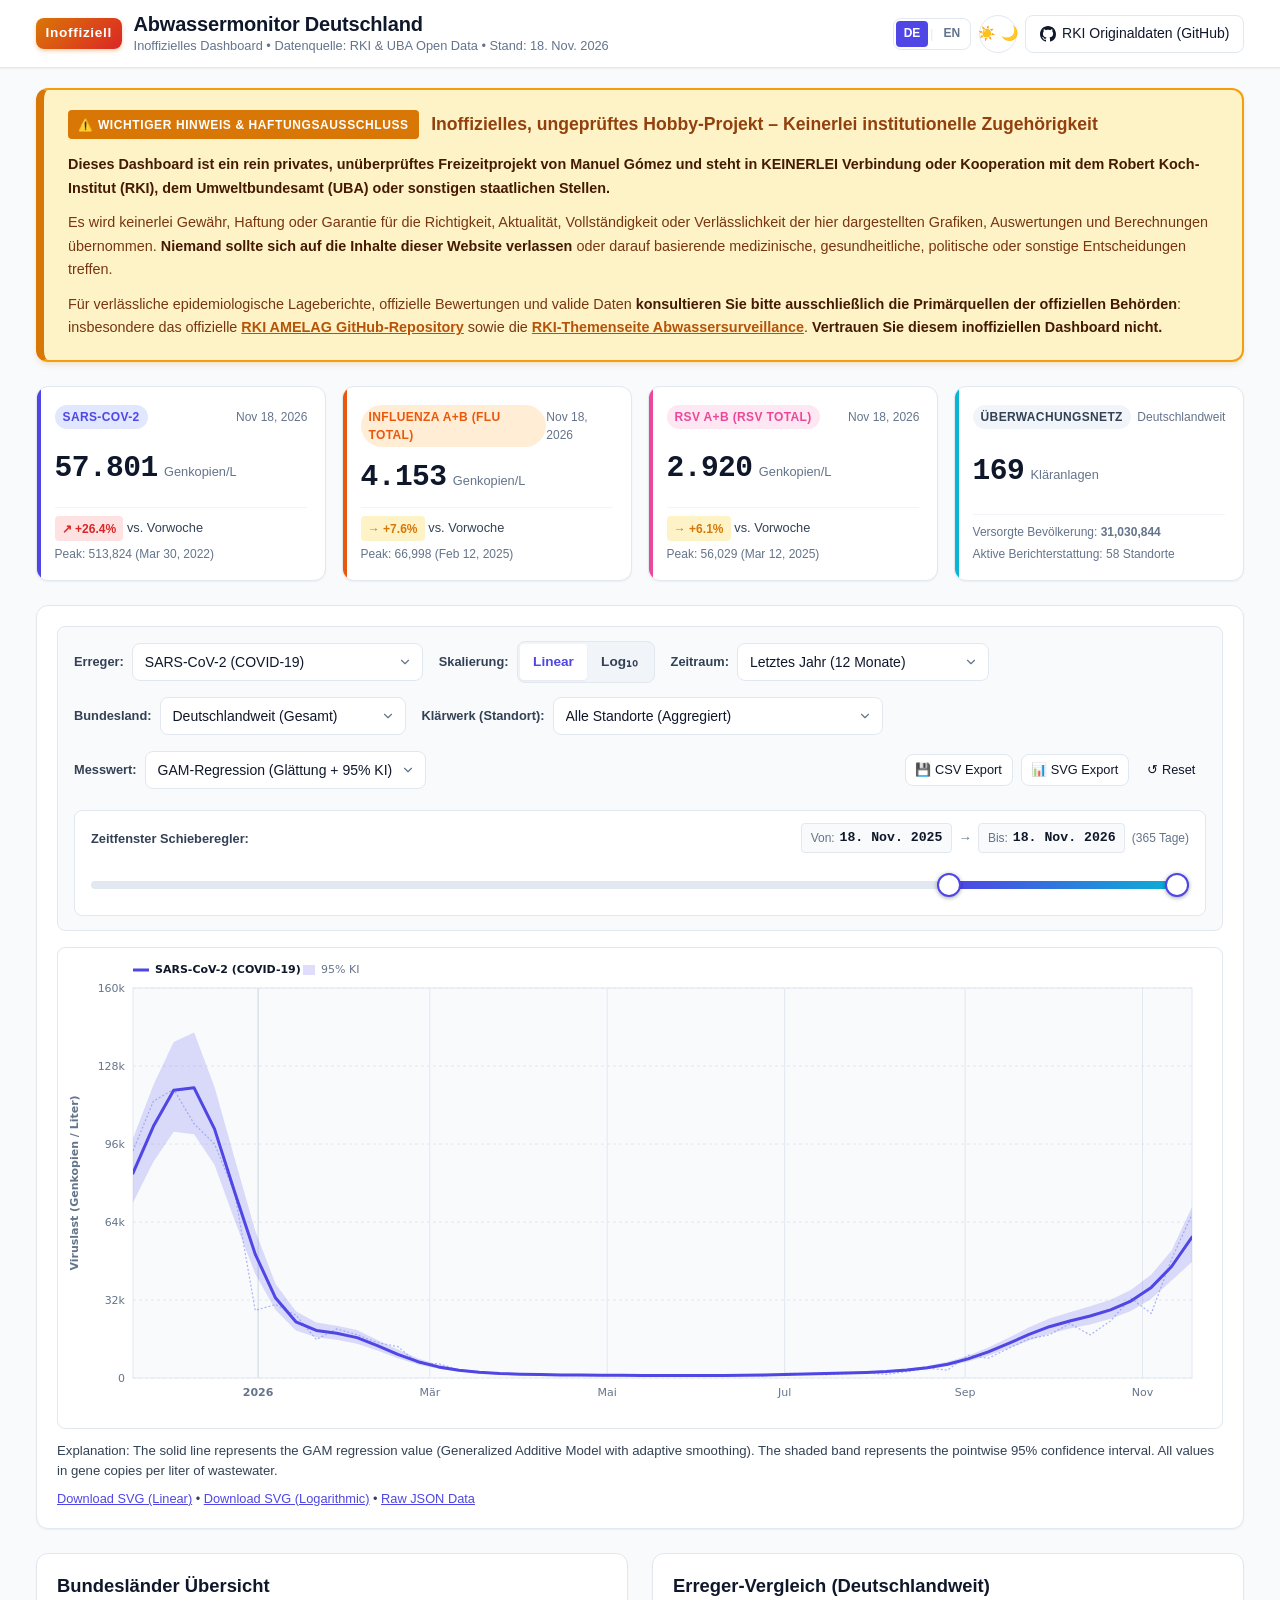
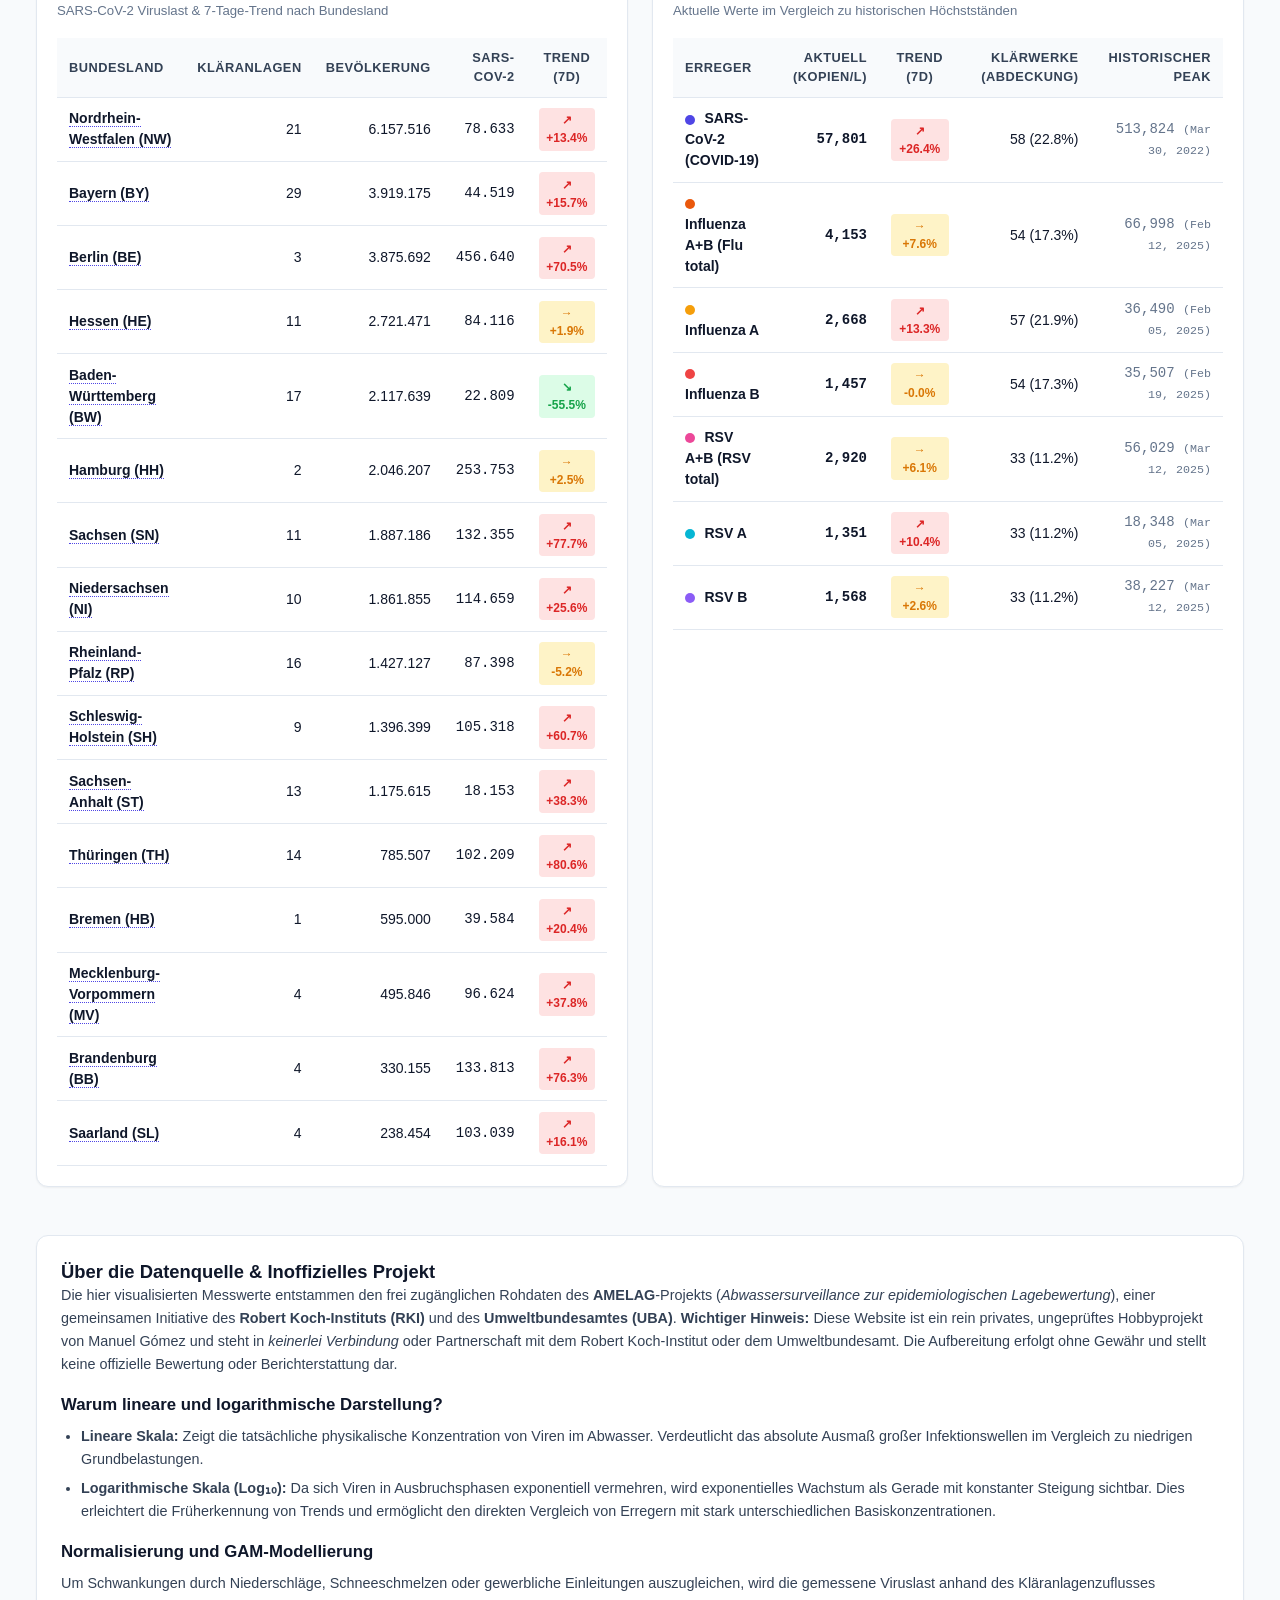
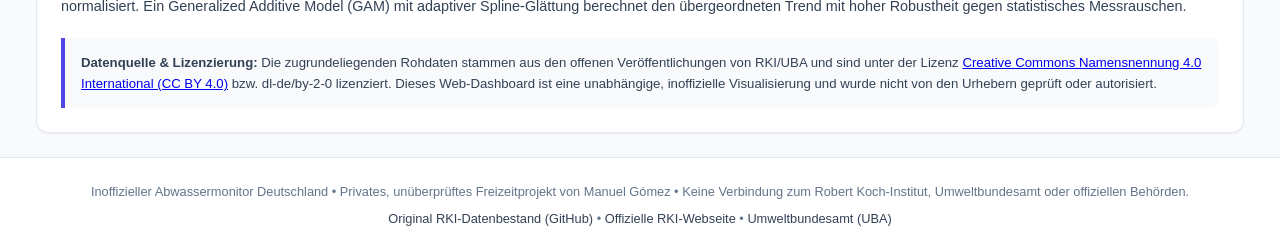
==== commit 7b8f44c7: "chore(data): auto-update from RKI AMELAG (upstream commit 26b6a07)" ====
--- a/en/index.html
+++ b/en/index.html
@@ -16,7 +16,7 @@
   <meta property="og:url" content="https://mgomezch.github.io/amelag-dashboard/">
   <meta property="og:image" content="../assets/national_chart_linear.svg">
 
-  <link rel="stylesheet" href="../css/dashboard.css?v=1795013727">
+  <link rel="stylesheet" href="../css/dashboard.css?v=1795624669">
   
   <noscript>
     <style>
@@ -36,7 +36,7 @@
         <div class="brand-badge brand-badge-unofficial" data-i18n="brand_badge">Unofficial</div>
         <div>
           <h1 class="brand-title" data-i18n="brand_title">Wastewater Monitor Germany</h1>
-          <p class="brand-subtitle"><span data-i18n="brand_sub">Unofficial Dashboard • Data Source: RKI &amp; UBA Open Data • As of:</span> <time id="header-data-date" datetime="2026-11-11">Nov 11, 2026</time></p>
+          <p class="brand-subtitle"><span data-i18n="brand_sub">Unofficial Dashboard • Data Source: RKI &amp; UBA Open Data • As of:</span> <time id="header-data-date" datetime="2026-11-18">Nov 18, 2026</time></p>
         </div>
       </div>
       <div class="header-actions">
@@ -77,45 +77,45 @@
       <div class="kpi-card" id="kpi-sars">
         <div class="kpi-header">
           <span class="pathogen-pill pathogen-sars">SARS-CoV-2</span>
-          <span class="kpi-date">Nov 11, 2026</span>
+          <span class="kpi-date">Nov 18, 2026</span>
         </div>
         <div class="kpi-value-row">
-          <span class="kpi-value" id="kpi-sars-val">76,282</span>
+          <span class="kpi-value" id="kpi-sars-val">57,801</span>
           <span class="kpi-unit" data-i18n="kpi_unit">Gene copies/L</span>
         </div>
         <div class="kpi-footer">
-          <span class="kpi-trend" id="kpi-sars-trend"><span class="badge badge-rising">↗ +26.0%</span> vs. previous week</span>
-          <span class="kpi-sub">Peak: 489,867 (Dec 13, 2023)</span>
+          <span class="kpi-trend" id="kpi-sars-trend"><span class="badge badge-rising">↗ +26.4%</span> vs. previous week</span>
+          <span class="kpi-sub">Peak: 513,824 (Mar 30, 2022)</span>
         </div>
       </div>
 
       <div class="kpi-card" id="kpi-flu">
         <div class="kpi-header">
           <span class="pathogen-pill pathogen-flu">Influenza A+B (Flu total)</span>
-          <span class="kpi-date">Nov 11, 2026</span>
+          <span class="kpi-date">Nov 18, 2026</span>
         </div>
         <div class="kpi-value-row">
-          <span class="kpi-value" id="kpi-flu-val">4,703</span>
+          <span class="kpi-value" id="kpi-flu-val">4,153</span>
           <span class="kpi-unit" data-i18n="kpi_unit">Gene copies/L</span>
         </div>
         <div class="kpi-footer">
-          <span class="kpi-trend" id="kpi-flu-trend"><span class="badge badge-stable">→ +4.6%</span> vs. previous week</span>
-          <span class="kpi-sub">Peak: 84,253 (Feb 12, 2025)</span>
+          <span class="kpi-trend" id="kpi-flu-trend"><span class="badge badge-stable">→ +7.6%</span> vs. previous week</span>
+          <span class="kpi-sub">Peak: 66,998 (Feb 12, 2025)</span>
         </div>
       </div>
 
       <div class="kpi-card" id="kpi-rsv">
         <div class="kpi-header">
           <span class="pathogen-pill pathogen-rsv">RSV A+B (RSV total)</span>
-          <span class="kpi-date">Nov 11, 2026</span>
+          <span class="kpi-date">Nov 18, 2026</span>
         </div>
         <div class="kpi-value-row">
-          <span class="kpi-value" id="kpi-rsv-val">3,051</span>
+          <span class="kpi-value" id="kpi-rsv-val">2,920</span>
           <span class="kpi-unit" data-i18n="kpi_unit">Gene copies/L</span>
         </div>
         <div class="kpi-footer">
-          <span class="kpi-trend" id="kpi-rsv-trend"><span class="badge badge-rising">↗ +54.2%</span> vs. previous week</span>
-          <span class="kpi-sub">Peak: 59,954 (Mar 12, 2025)</span>
+          <span class="kpi-trend" id="kpi-rsv-trend"><span class="badge badge-stable">→ +6.1%</span> vs. previous week</span>
+          <span class="kpi-sub">Peak: 56,029 (Mar 12, 2025)</span>
         </div>
       </div>
 
@@ -130,7 +130,7 @@
         </div>
         <div class="kpi-footer">
           <span class="kpi-sub"><span data-i18n="covered_pop">Covered Population:</span> <strong>31,030,844</strong></span>
-          <span class="kpi-sub"><span data-i18n="active_rep">Active Reporting:</span> 59 <span data-i18n="sites">Sites</span></span>
+          <span class="kpi-sub"><span data-i18n="active_rep">Active Reporting:</span> 58 <span data-i18n="sites">Sites</span></span>
         </div>
       </div>
     </section>
@@ -255,7 +255,7 @@
         <div id="chart-svg-container" class="chart-svg-container">
           <svg xmlns="http://www.w3.org/2000/svg" viewBox="0 0 980 480" class="amelag-chart-svg" role="img" aria-label="National Viral Load in Wastewater (Linear Scale (Gene copies / Liter))">
   <title>Wastewater Monitor Germany - Linear Scale (Gene copies / Liter)</title>
-  <desc>Time series of SARS-CoV-2, Influenza, and RSV viral load in wastewater (Germany, 2022-03-02 to 2026-11-11).</desc>
+  <desc>Time series of SARS-CoV-2, Influenza, and RSV viral load in wastewater (Germany, 2022-03-02 to 2026-11-18).</desc>
   <defs>
     <linearGradient id="ciGrad" x1="0%" y1="0%" x2="0%" y2="100%">
       <stop offset="0%" stop-color="#4f46e5" stop-opacity="0.25" />
@@ -282,31 +282,31 @@
     <text x="70" y="54.0" text-anchor="end" font-size="11" fill="var(--text-muted, #64748b)" font-family="system-ui, sans-serif">700k</text>
   </g>
   <g class="grid-x">
-    <line x1="140.7" y1="50" x2="140.7" y2="420" stroke="var(--grid-color, #f1f5f9)" stroke-width="1" />
-    <text x="140.7" y="438" text-anchor="middle" font-size="11" font-weight="normal" fill="var(--text-muted, #64748b)" font-family="system-ui, sans-serif">Jul '22</text>
-    <line x1="232.9" y1="50" x2="232.9" y2="420" stroke="var(--grid-major, #cbd5e1)" stroke-width="1" />
-    <text x="232.9" y="438" text-anchor="middle" font-size="11" font-weight="bold" fill="var(--text-muted, #64748b)" font-family="system-ui, sans-serif">2023</text>
-    <line x1="323.7" y1="50" x2="323.7" y2="420" stroke="var(--grid-color, #f1f5f9)" stroke-width="1" />
-    <text x="323.7" y="438" text-anchor="middle" font-size="11" font-weight="normal" fill="var(--text-muted, #64748b)" font-family="system-ui, sans-serif">Jul '23</text>
-    <line x1="416.0" y1="50" x2="416.0" y2="420" stroke="var(--grid-major, #cbd5e1)" stroke-width="1" />
-    <text x="416.0" y="438" text-anchor="middle" font-size="11" font-weight="bold" fill="var(--text-muted, #64748b)" font-family="system-ui, sans-serif">2024</text>
-    <line x1="507.2" y1="50" x2="507.2" y2="420" stroke="var(--grid-color, #f1f5f9)" stroke-width="1" />
-    <text x="507.2" y="438" text-anchor="middle" font-size="11" font-weight="normal" fill="var(--text-muted, #64748b)" font-family="system-ui, sans-serif">Jul '24</text>
-    <line x1="599.5" y1="50" x2="599.5" y2="420" stroke="var(--grid-major, #cbd5e1)" stroke-width="1" />
-    <text x="599.5" y="438" text-anchor="middle" font-size="11" font-weight="bold" fill="var(--text-muted, #64748b)" font-family="system-ui, sans-serif">2025</text>
-    <line x1="690.3" y1="50" x2="690.3" y2="420" stroke="var(--grid-color, #f1f5f9)" stroke-width="1" />
-    <text x="690.3" y="438" text-anchor="middle" font-size="11" font-weight="normal" fill="var(--text-muted, #64748b)" font-family="system-ui, sans-serif">Jul '25</text>
-    <line x1="782.5" y1="50" x2="782.5" y2="420" stroke="var(--grid-major, #cbd5e1)" stroke-width="1" />
-    <text x="782.5" y="438" text-anchor="middle" font-size="11" font-weight="bold" fill="var(--text-muted, #64748b)" font-family="system-ui, sans-serif">2026</text>
-    <line x1="873.3" y1="50" x2="873.3" y2="420" stroke="var(--grid-color, #f1f5f9)" stroke-width="1" />
-    <text x="873.3" y="438" text-anchor="middle" font-size="11" font-weight="normal" fill="var(--text-muted, #64748b)" font-family="system-ui, sans-serif">Jul '26</text>
+    <line x1="140.4" y1="50" x2="140.4" y2="420" stroke="var(--grid-color, #f1f5f9)" stroke-width="1" />
+    <text x="140.4" y="438" text-anchor="middle" font-size="11" font-weight="normal" fill="var(--text-muted, #64748b)" font-family="system-ui, sans-serif">Jul '22</text>
+    <line x1="232.3" y1="50" x2="232.3" y2="420" stroke="var(--grid-major, #cbd5e1)" stroke-width="1" />
+    <text x="232.3" y="438" text-anchor="middle" font-size="11" font-weight="bold" fill="var(--text-muted, #64748b)" font-family="system-ui, sans-serif">2023</text>
+    <line x1="322.7" y1="50" x2="322.7" y2="420" stroke="var(--grid-color, #f1f5f9)" stroke-width="1" />
+    <text x="322.7" y="438" text-anchor="middle" font-size="11" font-weight="normal" fill="var(--text-muted, #64748b)" font-family="system-ui, sans-serif">Jul '23</text>
+    <line x1="414.6" y1="50" x2="414.6" y2="420" stroke="var(--grid-major, #cbd5e1)" stroke-width="1" />
+    <text x="414.6" y="438" text-anchor="middle" font-size="11" font-weight="bold" fill="var(--text-muted, #64748b)" font-family="system-ui, sans-serif">2024</text>
+    <line x1="505.5" y1="50" x2="505.5" y2="420" stroke="var(--grid-color, #f1f5f9)" stroke-width="1" />
+    <text x="505.5" y="438" text-anchor="middle" font-size="11" font-weight="normal" fill="var(--text-muted, #64748b)" font-family="system-ui, sans-serif">Jul '24</text>
+    <line x1="597.4" y1="50" x2="597.4" y2="420" stroke="var(--grid-major, #cbd5e1)" stroke-width="1" />
+    <text x="597.4" y="438" text-anchor="middle" font-size="11" font-weight="bold" fill="var(--text-muted, #64748b)" font-family="system-ui, sans-serif">2025</text>
+    <line x1="687.8" y1="50" x2="687.8" y2="420" stroke="var(--grid-color, #f1f5f9)" stroke-width="1" />
+    <text x="687.8" y="438" text-anchor="middle" font-size="11" font-weight="normal" fill="var(--text-muted, #64748b)" font-family="system-ui, sans-serif">Jul '25</text>
+    <line x1="779.7" y1="50" x2="779.7" y2="420" stroke="var(--grid-major, #cbd5e1)" stroke-width="1" />
+    <text x="779.7" y="438" text-anchor="middle" font-size="11" font-weight="bold" fill="var(--text-muted, #64748b)" font-family="system-ui, sans-serif">2026</text>
+    <line x1="870.1" y1="50" x2="870.1" y2="420" stroke="var(--grid-color, #f1f5f9)" stroke-width="1" />
+    <text x="870.1" y="438" text-anchor="middle" font-size="11" font-weight="normal" fill="var(--text-muted, #64748b)" font-family="system-ui, sans-serif">Jul '26</text>
   </g>
   <g clip-path="url(#plotClip)">
-    <path d="M 80.0,252.8 L 83.5,219.1 L 87.0,165.7 L 90.5,128.8 L 94.0,121.7 L 97.6,138.3 L 101.1,182.2 L 104.6,227.4 L 108.1,273.4 L 111.6,310.8 L 115.1,334.0 L 118.6,349.7 L 122.1,353.2 L 125.6,342.4 L 129.1,312.7 L 132.7,258.1 L 136.2,210.6 L 139.7,178.6 L 143.2,153.4 L 146.7,150.2 L 150.2,162.3 L 153.7,216.6 L 157.2,277.7 L 160.7,314.3 L 164.2,335.1 L 167.8,342.7 L 171.3,350.0 L 174.8,357.9 L 178.3,353.9 L 181.8,335.2 L 185.3,293.0 L 188.8,239.7 L 192.3,222.4 L 195.8,230.6 L 199.3,267.2 L 202.9,303.8 L 206.4,323.6 L 209.9,331.7 L 213.4,321.0 L 216.9,293.8 L 220.4,255.7 L 223.9,220.8 L 227.4,237.7 L 230.9,279.2 L 234.4,322.9 L 238.0,354.7 L 241.5,363.7 L 245.0,352.8 L 248.5,316.3 L 252.0,260.0 L 255.5,227.7 L 259.0,213.0 L 262.5,215.9 L 266.0,231.8 L 269.6,257.2 L 273.1,299.2 L 276.6,328.2 L 280.1,341.8 L 283.6,345.6 L 287.1,344.9 L 290.6,353.3 L 294.1,364.7 L 297.6,374.5 L 301.1,383.5 L 304.7,389.3 L 308.2,394.8 L 311.7,399.3 L 315.2,402.3 L 318.7,405.3 L 322.2,406.5 L 325.7,406.1 L 329.2,404.2 L 332.7,400.9 L 336.2,398.8 L 339.8,396.3 L 343.3,392.6 L 346.8,387.3 L 350.3,378.3 L 353.8,368.4 L 357.3,357.5 L 360.8,346.0 L 364.3,339.3 L 367.8,330.1 L 371.3,319.4 L 374.9,306.4 L 378.4,288.4 L 381.9,275.4 L 385.4,260.4 L 388.9,247.1 L 392.4,232.0 L 395.9,199.3 L 399.4,157.6 L 402.9,110.2 L 406.4,95.8 L 410.0,147.9 L 413.5,211.9 L 417.0,274.1 L 420.5,316.3 L 424.0,336.0 L 427.5,345.0 L 431.0,350.2 L 434.5,364.5 L 438.0,383.0 L 441.6,394.3 L 445.1,399.9 L 448.6,401.8 L 452.1,402.6 L 455.6,404.2 L 459.1,405.3 L 462.6,406.8 L 466.1,407.5 L 469.6,406.4 L 473.1,403.7 L 476.7,399.1 L 480.2,396.9 L 483.7,397.8 L 487.2,398.0 L 490.7,397.1 L 494.2,392.8 L 497.7,385.3 L 501.2,375.3 L 504.7,361.2 L 508.2,350.9 L 511.8,344.2 L 515.3,341.3 L 518.8,345.0 L 522.3,344.6 L 525.8,341.3 L 529.3,334.7 L 532.8,328.9 L 536.3,336.1 L 539.8,341.7 L 543.3,342.1 L 546.9,335.9 L 550.4,320.2 L 553.9,306.0 L 557.4,291.9 L 560.9,285.0 L 564.4,292.9 L 567.9,301.0 L 571.4,314.9 L 574.9,326.3 L 578.4,333.0 L 582.0,339.8 L 585.5,339.1 L 589.0,335.9 L 592.5,332.8 L 596.0,337.1 L 599.5,359.3 L 603.0,377.2 L 606.5,386.3 L 610.0,389.8 L 613.6,389.5 L 617.1,391.9 L 620.6,395.5 L 624.1,398.2 L 627.6,400.8 L 631.1,402.0 L 634.6,403.2 L 638.1,404.0 L 641.6,403.6 L 645.1,403.1 L 648.7,402.5 L 652.2,403.9 L 655.7,406.5 L 659.2,407.2 L 662.7,405.9 L 666.2,402.2 L 669.7,398.5 L 673.2,397.8 L 676.7,397.4 L 680.2,397.3 L 683.8,396.6 L 687.3,396.2 L 690.8,398.1 L 694.3,398.7 L 697.8,397.2 L 701.3,393.2 L 704.8,386.5 L 708.3,381.4 L 711.8,375.6 L 715.3,368.8 L 718.9,362.6 L 722.4,354.6 L 725.9,351.8 L 729.4,348.6 L 732.9,338.7 L 736.4,324.2 L 739.9,310.2 L 743.4,319.5 L 746.9,341.9 L 750.4,355.6 L 754.0,359.0 L 757.5,350.8 L 761.0,335.7 L 764.5,318.4 L 768.0,299.9 L 771.5,298.3 L 775.0,313.3 L 778.5,340.8 L 782.0,370.2 L 785.6,387.8 L 789.1,396.4 L 792.6,399.9 L 796.1,401.6 L 799.6,403.9 L 803.1,406.6 L 806.6,409.9 L 810.1,413.1 L 813.6,415.3 L 817.1,416.8 L 820.7,417.7 L 824.2,418.2 L 827.7,418.4 L 831.2,418.6 L 834.7,418.7 L 838.2,418.8 L 841.7,418.8 L 845.2,418.9 L 848.7,418.9 L 852.2,419.0 L 855.8,419.0 L 859.3,419.0 L 862.8,419.0 L 866.3,418.9 L 869.8,418.8 L 873.3,418.6 L 876.8,418.4 L 880.3,418.2 L 883.8,418.0 L 887.3,417.7 L 890.9,417.4 L 894.4,416.8 L 897.9,415.8 L 901.4,414.4 L 904.9,412.2 L 908.4,409.3 L 911.9,405.8 L 915.4,402.1 L 918.9,399.0 L 922.4,396.3 L 926.0,394.6 L 929.5,392.6 L 933.0,389.3 L 936.5,383.2 L 940.0,370.4 L 940.0,387.2 L 936.5,392.2 L 933.0,396.9 L 929.5,399.6 L 926.0,401.0 L 922.4,402.4 L 918.9,404.3 L 915.4,406.8 L 911.9,409.5 L 908.4,412.1 L 904.9,414.3 L 901.4,415.8 L 897.9,416.9 L 894.4,417.7 L 890.9,418.1 L 887.3,418.4 L 883.8,418.6 L 880.3,418.7 L 876.8,418.8 L 873.3,419.0 L 869.8,419.1 L 866.3,419.2 L 862.8,419.3 L 859.3,419.3 L 855.8,419.3 L 852.2,419.3 L 848.7,419.2 L 845.2,419.2 L 841.7,419.2 L 838.2,419.1 L 834.7,419.1 L 831.2,419.0 L 827.7,418.9 L 824.2,418.7 L 820.7,418.3 L 817.1,417.7 L 813.6,416.7 L 810.1,415.0 L 806.6,412.9 L 803.1,410.4 L 799.6,408.2 L 796.1,406.7 L 792.6,405.1 L 789.1,402.8 L 785.6,397.1 L 782.0,383.5 L 778.5,363.0 L 775.0,341.4 L 771.5,331.0 L 768.0,334.4 L 764.5,344.3 L 761.0,359.0 L 757.5,369.3 L 754.0,374.2 L 750.4,373.6 L 746.9,361.9 L 743.4,347.1 L 739.9,341.3 L 736.4,349.0 L 732.9,361.8 L 729.4,366.7 L 725.9,369.2 L 722.4,372.8 L 718.9,377.0 L 715.3,383.3 L 711.8,387.6 L 708.3,391.4 L 704.8,396.3 L 701.3,400.2 L 697.8,403.7 L 694.3,404.7 L 690.8,403.9 L 687.3,403.4 L 683.8,403.0 L 680.2,403.6 L 676.7,403.9 L 673.2,403.3 L 669.7,404.5 L 666.2,407.0 L 662.7,409.8 L 659.2,411.1 L 655.7,410.1 L 652.2,408.6 L 648.7,407.5 L 645.1,407.6 L 641.6,408.4 L 638.1,408.2 L 634.6,408.0 L 631.1,407.4 L 627.6,406.0 L 624.1,404.6 L 620.6,402.1 L 617.1,399.8 L 613.6,398.9 L 610.0,398.8 L 606.5,398.6 L 603.0,392.8 L 599.5,380.5 L 596.0,368.0 L 592.5,360.4 L 589.0,362.0 L 585.5,364.2 L 582.0,362.4 L 578.4,360.2 L 574.9,352.7 L 571.4,344.3 L 567.9,335.7 L 564.4,325.1 L 560.9,323.8 L 557.4,327.3 L 553.9,337.2 L 550.4,350.0 L 546.9,358.2 L 543.3,364.9 L 539.8,364.3 L 536.3,358.8 L 532.8,356.8 L 529.3,357.9 L 525.8,363.4 L 522.3,366.5 L 518.8,364.4 L 515.3,364.3 L 511.8,364.7 L 508.2,370.0 L 504.7,378.9 L 501.2,387.4 L 497.7,395.6 L 494.2,400.6 L 490.7,403.3 L 487.2,404.6 L 483.7,404.0 L 480.2,404.1 L 476.7,405.8 L 473.1,408.5 L 469.6,410.8 L 466.1,411.3 L 462.6,410.9 L 459.1,410.1 L 455.6,409.0 L 452.1,408.4 L 448.6,407.4 L 445.1,405.9 L 441.6,402.5 L 438.0,393.9 L 434.5,382.2 L 431.0,372.5 L 427.5,368.4 L 424.0,365.3 L 420.5,350.5 L 417.0,324.9 L 413.5,286.5 L 410.0,238.8 L 406.4,213.2 L 402.9,218.8 L 399.4,249.8 L 395.9,279.2 L 392.4,290.6 L 388.9,300.4 L 385.4,307.4 L 381.9,314.3 L 378.4,326.0 L 374.9,337.2 L 371.3,349.7 L 367.8,357.6 L 364.3,362.1 L 360.8,369.0 L 357.3,375.9 L 353.8,384.2 L 350.3,391.7 L 346.8,396.9 L 343.3,401.2 L 339.8,403.3 L 336.2,404.6 L 332.7,406.6 L 329.2,408.4 L 325.7,410.1 L 322.2,410.3 L 318.7,409.3 L 315.2,407.7 L 311.7,405.0 L 308.2,402.1 L 304.7,398.7 L 301.1,393.9 L 297.6,388.9 L 294.1,381.1 L 290.6,373.4 L 287.1,369.2 L 283.6,367.5 L 280.1,366.7 L 276.6,356.3 L 273.1,334.2 L 269.6,309.6 L 266.0,286.5 L 262.5,277.8 L 259.0,275.9 L 255.5,282.7 L 252.0,312.5 L 248.5,347.6 L 245.0,373.1 L 241.5,381.5 L 238.0,372.9 L 234.4,352.9 L 230.9,319.9 L 227.4,287.0 L 223.9,280.6 L 220.4,299.7 L 216.9,330.6 L 213.4,349.2 L 209.9,355.8 L 206.4,355.1 L 202.9,338.1 L 199.3,312.7 L 195.8,288.2 L 192.3,278.2 L 188.8,300.3 L 185.3,332.6 L 181.8,361.7 L 178.3,376.5 L 174.8,376.3 L 171.3,372.2 L 167.8,366.6 L 164.2,360.6 L 160.7,350.7 L 157.2,321.5 L 153.7,280.5 L 150.2,244.5 L 146.7,230.0 L 143.2,243.1 L 139.7,255.4 L 136.2,280.0 L 132.7,315.3 L 129.1,346.3 L 125.6,368.7 L 122.1,376.3 L 118.6,374.0 L 115.1,365.0 L 111.6,346.1 L 108.1,321.1 L 104.6,290.1 L 101.1,256.5 L 97.6,232.5 L 94.0,215.6 L 90.5,222.0 L 87.0,250.8 L 83.5,292.5 L 80.0,340.8 Z" fill="url(#ciGrad)" />
-    <path d="M 80.0,304.3 L 83.5,287.0 L 87.0,144.4 L 90.5,174.5 L 94.0,202.2 L 97.6,152.2 L 101.1,225.6 L 104.6,246.8 L 108.1,320.3 L 111.6,325.1 L 115.1,345.4 L 118.6,355.6 L 122.1,394.1 L 125.6,351.6 L 129.1,313.0 L 132.7,285.1 L 136.2,239.8 L 139.7,241.1 L 143.2,232.7 L 146.7,233.1 L 150.2,231.2 L 153.7,273.1 L 157.2,316.8 L 160.7,351.1 L 164.2,360.5 L 167.8,366.6 L 171.3,368.1 L 174.8,370.2 L 178.3,371.3 L 181.8,341.1 L 185.3,280.5 L 188.8,318.0 L 192.3,269.7 L 195.8,272.2 L 199.3,302.3 L 202.9,345.1 L 206.4,349.7 L 209.9,342.8 L 213.4,336.7 L 216.9,304.4 L 220.4,309.4 L 223.9,257.2 L 227.4,264.9 L 230.9,216.0 L 234.4,326.7 L 238.0,365.4 L 241.5,370.2 L 245.0,356.5 L 248.5,311.2 L 252.0,310.8 L 255.5,278.9 L 259.0,266.1 L 262.5,262.0 L 266.0,213.1 L 269.6,251.9 L 273.1,304.6 L 276.6,349.4 L 280.1,346.4 L 283.6,346.4 L 287.1,351.2 L 290.6,355.0 L 294.1,366.9 L 297.6,379.4 L 301.1,390.1 L 304.7,392.9 L 308.2,401.2 L 311.7,403.3 L 315.2,406.5 L 318.7,407.7 L 322.2,408.8 L 325.7,409.4 L 329.2,403.4 L 332.7,404.4 L 336.2,399.2 L 339.8,393.2 L 343.3,390.7 L 346.8,384.5 L 350.3,383.4 L 353.8,386.4 L 357.3,367.5 L 360.8,350.9 L 364.3,347.7 L 367.8,355.8 L 371.3,353.2 L 374.9,322.8 L 378.4,303.6 L 381.9,283.3 L 385.4,267.0 L 388.9,249.7 L 392.4,183.9 L 395.9,181.1 L 399.4,151.8 L 402.9,110.1 L 406.4,-82.3 L 410.0,84.8 L 413.5,150.7 L 417.0,221.4 L 420.5,331.0 L 424.0,333.1 L 427.5,324.5 L 431.0,336.1 L 434.5,350.4 L 438.0,371.5 L 441.6,389.1 L 445.1,400.2 L 448.6,401.4 L 452.1,400.5 L 455.6,401.6 L 459.1,410.1 L 462.6,402.1 L 466.1,407.9 L 469.6,408.6 L 473.1,404.2 L 476.7,395.7 L 480.2,399.5 L 483.7,402.1 L 487.2,394.7 L 490.7,395.0 L 494.2,394.7 L 497.7,382.1 L 501.2,367.6 L 504.7,365.4 L 508.2,349.5 L 511.8,338.8 L 515.3,349.7 L 518.8,349.9 L 522.3,348.3 L 525.8,351.3 L 529.3,349.7 L 532.8,343.1 L 536.3,348.7 L 539.8,339.7 L 543.3,337.7 L 546.9,347.7 L 550.4,314.7 L 553.9,315.9 L 557.4,285.1 L 560.9,291.3 L 564.4,314.2 L 567.9,327.7 L 571.4,344.3 L 574.9,329.2 L 578.4,315.4 L 582.0,334.4 L 585.5,353.1 L 589.0,340.7 L 592.5,345.5 L 596.0,329.1 L 599.5,368.8 L 603.0,386.1 L 606.5,397.9 L 610.0,383.4 L 613.6,385.5 L 617.1,399.2 L 620.6,396.3 L 624.1,399.9 L 627.6,402.4 L 631.1,406.6 L 634.6,405.8 L 638.1,406.2 L 641.6,406.6 L 645.1,406.9 L 648.7,405.7 L 652.2,406.3 L 655.7,406.0 L 659.2,411.8 L 662.7,409.8 L 666.2,403.9 L 669.7,402.2 L 673.2,397.9 L 676.7,401.1 L 680.2,401.9 L 683.8,399.4 L 687.3,396.4 L 690.8,405.6 L 694.3,401.4 L 697.8,394.9 L 701.3,389.4 L 704.8,391.5 L 708.3,381.2 L 711.8,389.9 L 715.3,386.7 L 718.9,371.6 L 722.4,365.5 L 725.9,365.6 L 729.4,354.5 L 732.9,348.8 L 736.4,344.7 L 739.9,312.0 L 743.4,345.7 L 746.9,344.9 L 750.4,354.3 L 754.0,372.1 L 757.5,362.8 L 761.0,338.1 L 764.5,319.5 L 768.0,316.2 L 771.5,328.6 L 775.0,335.7 L 778.5,351.0 L 782.0,394.9 L 785.6,393.6 L 789.1,397.4 L 792.6,406.1 L 796.1,402.4 L 799.6,404.4 L 803.1,407.2 L 806.6,408.7 L 810.1,414.7 L 813.6,414.8 L 817.1,417.0 L 820.7,418.3 L 824.2,418.5 L 827.7,418.5 L 831.2,419.0 L 834.7,419.0 L 838.2,419.2 L 841.7,419.1 L 845.2,419.2 L 848.7,419.3 L 852.2,419.0 L 855.8,419.5 L 859.3,419.2 L 862.8,419.3 L 866.3,419.0 L 869.8,419.4 L 873.3,418.5 L 876.8,418.4 L 880.3,418.9 L 883.8,418.4 L 887.3,418.1 L 890.9,418.7 L 894.4,417.7 L 897.9,416.5 L 901.4,417.1 L 904.9,411.8 L 908.4,412.9 L 911.9,409.3 L 915.4,405.9 L 918.9,404.5 L 922.4,400.4 L 926.0,404.5 L 929.5,399.5 L 933.0,391.4 L 936.5,396.7 L 940.0,378.6" fill="none" stroke="#93c5fd" stroke-width="1" stroke-dasharray="2,2" opacity="0.75" />
-    <path d="M 399.4,418.6 L 402.9,418.0 L 406.4,416.0 L 410.0,413.8 L 417.0,414.1 L 420.5,413.1 L 424.0,410.1 L 427.5,405.6 L 431.0,401.9 L 434.5,401.9 L 438.0,406.5 L 441.6,411.9 L 445.1,415.0 L 448.6,416.1 L 452.1,416.4 L 455.6,416.6 L 459.1,417.0 L 462.6,417.5 L 466.1,417.7 L 469.6,417.9 L 473.1,418.0 L 476.7,418.1 L 480.2,418.2 L 483.7,418.3 L 487.2,418.3 L 490.7,418.3 L 494.2,418.3 L 497.7,418.4 L 501.2,418.4 L 504.7,418.4 L 508.2,418.3 L 511.8,418.3 L 515.3,418.3 L 518.8,418.3 L 522.3,418.3 L 525.8,418.3 L 529.3,418.3 L 532.8,418.3 L 536.3,418.3 L 539.8,418.3 L 543.3,418.3 L 546.9,418.3 L 550.4,418.3 L 553.9,418.4 L 557.4,418.4 L 560.9,418.4 L 564.4,418.4 L 567.9,418.3 L 571.4,418.2 L 574.9,418.0 L 578.4,418.0 L 582.0,418.0 L 585.5,417.7 L 589.0,417.0 L 592.5,415.6 L 596.0,413.5 L 599.5,410.7 L 603.0,406.7 L 606.5,400.7 L 610.0,392.2 L 613.6,382.8 L 617.1,376.6 L 620.6,375.5 L 624.1,378.7 L 627.6,385.1 L 631.1,393.5 L 634.6,402.2 L 638.1,409.0 L 641.6,413.0 L 645.1,415.2 L 648.7,416.4 L 652.2,417.2 L 655.7,417.7 L 659.2,418.0 L 662.7,418.1 L 666.2,418.0 L 669.7,417.9 L 673.2,418.0 L 676.7,418.1 L 680.2,418.1 L 683.8,418.1 L 687.3,418.1 L 690.8,418.1 L 694.3,418.2 L 697.8,418.2 L 701.3,418.2 L 704.8,418.2 L 708.3,418.2 L 711.8,418.2 L 715.3,418.2 L 718.9,418.3 L 722.4,418.3 L 725.9,418.3 L 729.4,418.3 L 732.9,418.3 L 736.4,418.2 L 739.9,418.1 L 743.4,417.9 L 746.9,417.9 L 750.4,417.9 L 754.0,417.9 L 757.5,417.8 L 761.0,417.4 L 764.5,416.5 L 768.0,414.7 L 771.5,411.9 L 775.0,408.4 L 778.5,405.3 L 782.0,404.0 L 785.6,404.6 L 789.1,405.4 L 792.6,404.3 L 796.1,401.4 L 799.6,400.1 L 803.1,404.0 L 806.6,409.9 L 810.1,414.0 L 813.6,416.2 L 817.1,417.3 L 820.7,417.8 L 824.2,418.0 L 827.7,418.1 L 831.2,418.2 L 834.7,418.2 L 838.2,418.3 L 841.7,418.3 L 845.2,418.3 L 848.7,418.3 L 852.2,418.3 L 855.8,418.3 L 859.3,418.4 L 862.8,418.4 L 866.3,418.4 L 869.8,418.3 L 873.3,418.3 L 876.8,418.3 L 880.3,418.3 L 883.8,418.3 L 887.3,418.3 L 890.9,418.3 L 894.4,418.3 L 897.9,418.3 L 901.4,418.3 L 904.9,418.3 L 908.4,418.2 L 911.9,418.2 L 915.4,418.1 L 918.9,418.1 L 922.4,418.0 L 926.0,417.9 L 929.5,417.8 L 933.0,417.7 L 936.5,417.6 L 940.0,417.5" fill="none" stroke="#ea580c" stroke-width="2" opacity="0.9" />
-    <path d="M 553.9,418.5 L 557.4,418.5 L 560.9,418.5 L 564.4,418.5 L 567.9,418.5 L 571.4,418.4 L 574.9,418.4 L 578.4,418.3 L 582.0,418.1 L 585.5,417.8 L 589.0,417.4 L 592.5,416.8 L 606.5,411.1 L 610.0,408.5 L 613.6,405.4 L 617.1,401.8 L 620.6,398.0 L 624.1,394.2 L 627.6,390.8 L 631.1,388.7 L 634.6,388.3 L 638.1,390.0 L 641.6,393.4 L 645.1,398.0 L 648.7,402.8 L 652.2,407.2 L 655.7,410.7 L 659.2,413.3 L 662.7,415.2 L 666.2,416.4 L 669.7,417.2 L 673.2,417.7 L 676.7,418.0 L 680.2,418.3 L 683.8,418.4 L 687.3,418.5 L 690.8,418.6 L 694.3,418.6 L 697.8,418.7 L 701.3,418.7 L 704.8,418.7 L 708.3,418.7 L 711.8,418.7 L 715.3,418.7 L 718.9,418.7 L 722.4,418.7 L 725.9,418.6 L 729.4,418.6 L 732.9,418.6 L 736.4,418.6 L 739.9,418.5 L 743.4,418.4 L 746.9,418.3 L 750.4,418.1 L 754.0,418.0 L 757.5,417.8 L 761.0,417.5 L 764.5,417.3 L 768.0,417.0 L 771.5,416.6 L 775.0,416.1 L 778.5,415.4 L 782.0,414.4 L 785.6,413.1 L 789.1,411.4 L 792.6,409.3 L 796.1,406.8 L 799.6,404.0 L 803.1,401.3 L 806.6,399.1 L 810.1,397.9 L 813.6,397.7 L 817.1,398.5 L 820.7,400.2 L 824.2,402.5 L 827.7,405.3 L 831.2,408.1 L 834.7,410.7 L 838.2,412.8 L 841.7,414.5 L 845.2,415.8 L 848.7,416.7 L 852.2,417.3 L 855.8,417.8 L 859.3,418.1 L 862.8,418.4 L 866.3,418.5 L 869.8,418.7 L 873.3,418.8" fill="none" stroke="#ec4899" stroke-width="2" opacity="0.9" />
-    <path d="M 80.0,304.9 L 83.5,259.9 L 87.0,212.6 L 90.5,179.9 L 94.0,173.1 L 97.6,190.2 L 101.1,222.8 L 104.6,261.8 L 108.1,299.5 L 111.6,330.2 L 115.1,351.2 L 118.6,363.1 L 122.1,365.9 L 125.6,356.9 L 129.1,331.1 L 132.7,289.8 L 136.2,248.8 L 139.7,220.6 L 143.2,202.8 L 146.7,193.6 L 150.2,207.3 L 153.7,251.5 L 157.2,301.6 L 160.7,334.4 L 164.2,349.0 L 167.8,355.7 L 171.3,362.1 L 174.8,367.9 L 178.3,366.4 L 181.8,349.7 L 185.3,314.7 L 188.8,273.1 L 192.3,252.6 L 195.8,262.0 L 199.3,291.9 L 202.9,322.4 L 206.4,340.9 L 209.9,344.7 L 213.4,336.3 L 216.9,313.8 L 220.4,279.4 L 223.9,253.3 L 227.4,264.3 L 230.9,301.3 L 234.4,339.3 L 238.0,364.5 L 241.5,373.4 L 245.0,363.9 L 248.5,333.3 L 252.0,288.8 L 255.5,257.5 L 259.0,247.3 L 262.5,249.7 L 266.0,261.5 L 269.6,285.9 L 273.1,318.2 L 276.6,343.5 L 280.1,355.4 L 283.6,357.5 L 287.1,358.2 L 290.6,364.2 L 294.1,373.6 L 297.6,382.4 L 301.1,389.2 L 304.7,394.4 L 308.2,398.8 L 311.7,402.3 L 315.2,405.3 L 318.7,407.5 L 322.2,408.6 L 325.7,408.2 L 329.2,406.5 L 332.7,404.0 L 336.2,402.0 L 339.8,400.1 L 343.3,397.3 L 346.8,392.5 L 350.3,385.7 L 353.8,377.0 L 357.3,367.5 L 360.8,358.6 L 364.3,351.7 L 367.8,345.1 L 371.3,335.9 L 374.9,323.0 L 378.4,308.8 L 381.9,296.4 L 385.4,286.0 L 388.9,276.2 L 392.4,264.0 L 395.9,243.7 L 399.4,208.7 L 402.9,170.3 L 406.4,161.1 L 410.0,198.0 L 413.5,253.3 L 417.0,302.2 L 420.5,335.1 L 424.0,352.2 L 427.5,357.8 L 431.0,362.4 L 434.5,374.2 L 438.0,388.9 L 441.6,398.8 L 445.1,403.2 L 448.6,404.9 L 452.1,405.8 L 455.6,406.8 L 459.1,407.9 L 462.6,409.0 L 466.1,409.6 L 469.6,408.9 L 473.1,406.3 L 476.7,402.8 L 480.2,400.8 L 483.7,401.1 L 487.2,401.6 L 490.7,400.4 L 494.2,397.0 L 497.7,390.9 L 501.2,381.8 L 504.7,370.9 L 508.2,361.2 L 511.8,355.3 L 515.3,353.8 L 518.8,355.4 L 522.3,356.4 L 525.8,353.3 L 529.3,347.2 L 532.8,344.2 L 536.3,348.3 L 539.8,353.9 L 543.3,354.4 L 546.9,347.9 L 550.4,336.4 L 553.9,322.8 L 557.4,311.0 L 560.9,306.0 L 564.4,310.2 L 567.9,319.8 L 571.4,330.8 L 574.9,340.6 L 578.4,347.9 L 582.0,352.0 L 585.5,352.8 L 589.0,350.2 L 592.5,347.9 L 596.0,354.4 L 599.5,371.1 L 603.0,385.9 L 606.5,393.2 L 610.0,394.7 L 613.6,394.6 L 617.1,396.2 L 620.6,399.0 L 624.1,401.7 L 627.6,403.6 L 631.1,404.9 L 634.6,405.8 L 638.1,406.3 L 641.6,406.2 L 645.1,405.5 L 648.7,405.2 L 652.2,406.4 L 655.7,408.4 L 659.2,409.3 L 662.7,408.0 L 666.2,404.8 L 669.7,401.7 L 673.2,400.8 L 676.7,400.9 L 680.2,400.7 L 683.8,400.1 L 687.3,400.1 L 690.8,401.3 L 694.3,402.0 L 697.8,400.7 L 701.3,397.0 L 704.8,391.8 L 708.3,386.8 L 711.8,382.1 L 715.3,376.7 L 718.9,370.3 L 722.4,364.5 L 725.9,361.1 L 729.4,358.3 L 732.9,351.2 L 736.4,337.5 L 739.9,327.0 L 743.4,334.4 L 746.9,352.7 L 750.4,365.4 L 754.0,367.1 L 757.5,360.8 L 761.0,348.3 L 764.5,332.3 L 768.0,318.6 L 771.5,315.9 L 775.0,328.5 L 778.5,352.8 L 782.0,377.4 L 785.6,392.8 L 789.1,399.9 L 792.6,402.7 L 796.1,404.3 L 799.6,406.2 L 803.1,408.7 L 806.6,411.5 L 810.1,414.1 L 813.6,416.1 L 817.1,417.3 L 820.7,418.0 L 824.2,418.4 L 827.7,418.7 L 831.2,418.8 L 834.7,418.9 L 838.2,419.0 L 841.7,419.0 L 845.2,419.1 L 848.7,419.1 L 852.2,419.1 L 855.8,419.1 L 859.3,419.1 L 862.8,419.1 L 866.3,419.1 L 869.8,418.9 L 873.3,418.8 L 876.8,418.6 L 880.3,418.5 L 883.8,418.3 L 887.3,418.1 L 890.9,417.8 L 894.4,417.2 L 897.9,416.4 L 901.4,415.2 L 904.9,413.3 L 908.4,410.8 L 911.9,407.8 L 915.4,404.6 L 918.9,401.8 L 922.4,399.6 L 926.0,398.0 L 929.5,396.4 L 933.0,393.4 L 936.5,388.0 L 940.0,379.7" fill="none" stroke="#4f46e5" stroke-width="3" />
+    <path d="M 80.0,216.9 L 83.5,183.5 L 87.0,131.4 L 90.5,95.2 L 94.0,89.1 L 97.5,107.5 L 101.0,155.2 L 104.5,205.5 L 108.0,256.8 L 111.5,299.1 L 115.0,325.1 L 118.5,341.9 L 122.0,345.7 L 125.4,334.0 L 128.9,302.2 L 132.4,243.2 L 135.9,187.4 L 139.4,149.2 L 142.9,120.6 L 146.4,120.4 L 149.9,137.5 L 153.4,193.4 L 156.9,259.5 L 160.4,300.6 L 163.9,325.2 L 167.4,335.4 L 170.9,342.1 L 174.4,349.4 L 177.9,344.1 L 181.4,323.5 L 184.9,279.3 L 188.4,220.6 L 191.9,201.4 L 195.4,211.9 L 198.9,248.2 L 202.4,288.2 L 205.9,310.1 L 209.3,319.2 L 212.8,309.0 L 216.3,278.4 L 219.8,235.3 L 223.3,194.4 L 226.8,214.2 L 230.3,267.4 L 233.8,314.3 L 237.3,346.3 L 240.8,355.5 L 244.3,345.1 L 247.8,310.5 L 251.3,251.0 L 254.8,210.1 L 258.3,192.3 L 261.8,194.7 L 265.3,217.3 L 268.8,244.9 L 272.3,285.7 L 275.8,317.3 L 279.3,332.7 L 282.8,338.7 L 286.3,338.5 L 289.8,346.0 L 293.3,359.5 L 296.7,370.4 L 300.2,379.9 L 303.7,386.2 L 307.2,391.9 L 310.7,397.4 L 314.2,400.8 L 317.7,403.6 L 321.2,404.9 L 324.7,404.4 L 328.2,402.8 L 331.7,399.4 L 335.2,396.4 L 338.7,393.5 L 342.2,389.0 L 345.7,383.7 L 349.2,374.8 L 352.7,363.4 L 356.2,351.9 L 359.7,338.1 L 363.2,330.0 L 366.7,322.6 L 370.2,311.2 L 373.7,298.2 L 377.2,278.3 L 380.7,263.0 L 384.1,252.1 L 387.6,239.8 L 391.1,230.2 L 394.6,203.3 L 398.1,162.8 L 401.6,118.6 L 405.1,93.6 L 408.6,147.5 L 412.1,222.8 L 415.6,280.5 L 419.1,318.8 L 422.6,337.1 L 426.1,347.8 L 429.6,356.0 L 433.1,367.1 L 436.6,384.5 L 440.1,396.1 L 443.6,401.6 L 447.1,403.2 L 450.6,403.3 L 454.1,405.0 L 457.6,406.8 L 461.1,408.2 L 464.6,409.0 L 468.0,408.2 L 471.5,406.1 L 475.0,402.8 L 478.5,399.8 L 482.0,400.4 L 485.5,401.1 L 489.0,400.1 L 492.5,396.5 L 496.0,389.1 L 499.5,380.6 L 503.0,370.3 L 506.5,360.4 L 510.0,355.8 L 513.5,352.3 L 517.0,353.2 L 520.5,354.4 L 524.0,352.0 L 527.5,348.6 L 531.0,343.4 L 534.5,345.2 L 538.0,352.2 L 541.5,353.6 L 545.0,348.8 L 548.5,335.8 L 552.0,320.3 L 555.4,311.6 L 558.9,306.0 L 562.4,310.1 L 565.9,318.6 L 569.4,328.3 L 572.9,340.3 L 576.4,346.3 L 579.9,348.2 L 583.4,347.2 L 586.9,346.0 L 590.4,352.4 L 593.9,362.0 L 597.4,374.4 L 600.9,386.8 L 604.4,394.6 L 607.9,399.1 L 611.4,401.4 L 614.9,402.7 L 618.4,404.4 L 621.9,405.7 L 625.4,407.0 L 628.9,408.2 L 632.4,408.7 L 635.9,409.0 L 639.3,409.0 L 642.8,409.0 L 646.3,409.4 L 649.8,409.9 L 653.3,410.7 L 656.8,411.1 L 660.3,410.6 L 663.8,409.1 L 667.3,406.9 L 670.8,405.3 L 674.3,404.7 L 677.8,404.6 L 681.3,405.1 L 684.8,405.3 L 688.3,405.5 L 691.8,405.6 L 695.3,404.6 L 698.8,402.6 L 702.3,399.3 L 705.8,394.8 L 709.3,390.7 L 712.8,386.2 L 716.3,383.4 L 719.8,381.6 L 723.3,378.5 L 726.7,374.8 L 730.2,368.5 L 733.7,362.4 L 737.2,359.8 L 740.7,361.2 L 744.2,370.6 L 747.7,379.3 L 751.2,382.0 L 754.7,378.4 L 758.2,368.1 L 761.7,356.5 L 765.2,347.1 L 768.7,345.1 L 772.2,356.9 L 775.7,372.5 L 779.2,388.1 L 782.7,399.6 L 786.2,405.5 L 789.7,408.0 L 793.2,408.7 L 796.7,409.6 L 800.2,411.7 L 803.7,413.8 L 807.2,415.8 L 810.7,417.1 L 814.1,418.0 L 817.6,418.5 L 821.1,418.8 L 824.6,419.0 L 828.1,419.1 L 831.6,419.2 L 835.1,419.2 L 838.6,419.3 L 842.1,419.3 L 845.6,419.3 L 849.1,419.3 L 852.6,419.4 L 856.1,419.4 L 859.6,419.4 L 863.1,419.3 L 866.6,419.2 L 870.1,419.1 L 873.6,419.0 L 877.1,418.9 L 880.6,418.7 L 884.1,418.6 L 887.6,418.4 L 891.1,418.0 L 894.6,417.4 L 898.0,416.5 L 901.5,415.2 L 905.0,413.4 L 908.5,411.3 L 912.0,409.0 L 915.5,407.1 L 919.0,405.7 L 922.5,404.4 L 926.0,403.0 L 929.5,400.9 L 933.0,397.6 L 936.5,392.4 L 940.0,382.9 L 940.0,394.8 L 936.5,398.8 L 933.0,402.8 L 929.5,405.5 L 926.0,407.2 L 922.5,408.4 L 919.0,409.3 L 915.5,410.4 L 912.0,411.9 L 908.5,413.5 L 905.0,415.2 L 901.5,416.5 L 898.0,417.4 L 894.6,418.1 L 891.1,418.5 L 887.6,418.8 L 884.1,419.0 L 880.6,419.1 L 877.1,419.2 L 873.6,419.3 L 870.1,419.4 L 866.6,419.4 L 863.1,419.5 L 859.6,419.5 L 856.1,419.6 L 852.6,419.6 L 849.1,419.5 L 845.6,419.5 L 842.1,419.5 L 838.6,419.5 L 835.1,419.5 L 831.6,419.4 L 828.1,419.4 L 824.6,419.3 L 821.1,419.2 L 817.6,419.0 L 814.1,418.6 L 810.7,418.0 L 807.2,417.1 L 803.7,415.7 L 800.2,414.0 L 796.7,412.6 L 793.2,411.7 L 789.7,411.2 L 786.2,409.7 L 782.7,405.3 L 779.2,397.4 L 775.7,385.9 L 772.2,373.7 L 768.7,367.1 L 765.2,366.6 L 761.7,373.1 L 758.2,382.0 L 754.7,388.6 L 751.2,392.1 L 747.7,389.6 L 744.2,383.1 L 740.7,377.2 L 737.2,375.0 L 733.7,378.1 L 730.2,382.0 L 726.7,385.5 L 723.3,389.2 L 719.8,390.9 L 716.3,392.8 L 712.8,395.2 L 709.3,397.8 L 705.8,401.4 L 702.3,404.5 L 698.8,407.2 L 695.3,408.9 L 691.8,409.3 L 688.3,409.4 L 684.8,409.2 L 681.3,409.0 L 677.8,408.9 L 674.3,408.6 L 670.8,409.0 L 667.3,410.3 L 663.8,411.9 L 660.3,413.2 L 656.8,413.4 L 653.3,413.2 L 649.8,412.7 L 646.3,412.2 L 642.8,412.0 L 639.3,411.9 L 635.9,411.9 L 632.4,411.9 L 628.9,411.3 L 625.4,410.5 L 621.9,409.5 L 618.4,408.1 L 614.9,407.2 L 611.4,406.2 L 607.9,405.1 L 604.4,402.8 L 600.9,397.5 L 597.4,390.4 L 593.9,381.3 L 590.4,372.9 L 586.9,368.9 L 583.4,367.8 L 579.9,369.2 L 576.4,367.6 L 572.9,361.4 L 569.4,354.5 L 565.9,345.1 L 562.4,338.3 L 558.9,336.6 L 555.4,338.8 L 552.0,348.3 L 548.5,358.6 L 545.0,367.8 L 541.5,372.9 L 538.0,370.1 L 534.5,366.8 L 531.0,365.6 L 527.5,367.8 L 524.0,372.1 L 520.5,372.2 L 517.0,371.9 L 513.5,372.0 L 510.0,372.8 L 506.5,378.1 L 503.0,384.5 L 499.5,392.0 L 496.0,398.9 L 492.5,403.2 L 489.0,406.0 L 485.5,406.7 L 482.0,406.0 L 478.5,406.4 L 475.0,408.0 L 471.5,410.5 L 468.0,412.0 L 464.6,412.2 L 461.1,412.1 L 457.6,411.0 L 454.1,409.7 L 450.6,408.9 L 447.1,408.2 L 443.6,407.3 L 440.1,403.5 L 436.6,395.0 L 433.1,384.4 L 429.6,375.4 L 426.1,371.1 L 422.6,365.4 L 419.1,351.7 L 415.6,330.6 L 412.1,290.4 L 408.6,239.6 L 405.1,211.5 L 401.6,221.4 L 398.1,257.4 L 394.6,280.3 L 391.1,288.6 L 387.6,296.6 L 384.1,299.3 L 380.7,306.1 L 377.2,317.8 L 373.7,331.1 L 370.2,345.0 L 366.7,351.3 L 363.2,356.5 L 359.7,363.9 L 356.2,371.9 L 352.7,381.9 L 349.2,389.4 L 345.7,395.0 L 342.2,399.4 L 338.7,401.3 L 335.2,403.2 L 331.7,405.5 L 328.2,407.5 L 324.7,409.2 L 321.2,409.3 L 317.7,408.5 L 314.2,406.9 L 310.7,403.9 L 307.2,400.6 L 303.7,396.6 L 300.2,391.8 L 296.7,386.5 L 293.3,377.6 L 289.8,369.8 L 286.3,365.3 L 282.8,363.7 L 279.3,362.1 L 275.8,349.1 L 272.3,326.9 L 268.8,301.5 L 265.3,276.7 L 261.8,266.0 L 258.3,261.5 L 254.8,273.7 L 251.3,308.2 L 247.8,344.0 L 244.3,369.1 L 240.8,376.1 L 237.3,367.6 L 233.8,348.2 L 230.3,311.6 L 226.8,272.4 L 223.3,261.8 L 219.8,285.0 L 216.3,320.8 L 212.8,340.2 L 209.3,347.6 L 205.9,345.6 L 202.4,326.6 L 198.9,300.7 L 195.4,274.5 L 191.9,265.1 L 188.4,288.6 L 184.9,323.3 L 181.4,355.0 L 177.9,370.4 L 174.4,370.6 L 170.9,367.2 L 167.4,361.3 L 163.9,354.3 L 160.4,341.5 L 156.9,308.8 L 153.4,266.1 L 149.9,227.5 L 146.4,210.2 L 142.9,221.2 L 139.4,235.1 L 135.9,265.7 L 132.4,305.7 L 128.9,339.6 L 125.4,363.3 L 122.0,371.2 L 118.5,368.9 L 115.0,359.2 L 111.5,338.5 L 108.0,310.9 L 104.5,276.8 L 101.0,240.6 L 97.5,214.6 L 94.0,197.1 L 90.5,204.1 L 87.0,234.3 L 83.5,279.1 L 80.0,330.6 Z" fill="url(#ciGrad)" />
+    <path d="M 80.0,293.7 L 83.5,274.8 L 87.0,119.2 L 90.5,153.2 L 94.0,185.5 L 97.5,128.4 L 101.0,207.4 L 104.5,230.6 L 108.0,310.9 L 111.5,316.3 L 115.0,338.3 L 118.5,349.5 L 122.0,391.6 L 125.4,344.8 L 128.9,302.3 L 132.4,272.4 L 135.9,222.1 L 139.4,223.8 L 142.9,214.2 L 146.4,214.6 L 149.9,212.7 L 153.4,258.7 L 156.9,306.7 L 160.4,344.4 L 163.9,354.6 L 167.4,361.4 L 170.9,363.0 L 174.4,365.2 L 177.9,366.6 L 181.4,333.3 L 184.9,266.8 L 188.4,308.2 L 191.9,255.2 L 195.4,257.8 L 198.9,290.8 L 202.4,335.7 L 205.9,341.6 L 209.3,333.9 L 212.8,327.2 L 216.3,291.1 L 219.8,296.6 L 223.3,239.1 L 226.8,247.5 L 230.3,192.5 L 233.8,318.8 L 237.3,361.2 L 240.8,366.2 L 244.3,352.0 L 247.8,303.6 L 251.3,303.1 L 254.8,269.1 L 258.3,255.6 L 261.8,251.7 L 265.3,199.8 L 268.8,238.6 L 272.3,295.5 L 275.8,344.2 L 279.3,340.4 L 282.8,340.2 L 286.3,345.3 L 289.8,349.5 L 293.3,362.3 L 296.7,375.6 L 300.2,387.2 L 303.7,390.3 L 307.2,399.5 L 310.7,401.8 L 314.2,405.3 L 317.7,406.7 L 321.2,407.8 L 324.7,408.3 L 328.2,401.9 L 331.7,403.0 L 335.2,397.0 L 338.7,390.5 L 342.2,387.8 L 345.7,381.2 L 349.2,379.8 L 352.7,383.3 L 356.2,362.2 L 359.7,344.4 L 363.2,341.1 L 366.7,350.5 L 370.2,347.6 L 373.7,315.1 L 377.2,294.5 L 380.7,272.6 L 384.1,255.1 L 387.6,246.4 L 391.1,183.0 L 394.6,182.5 L 398.1,155.3 L 401.6,115.2 L 405.1,-73.8 L 408.6,92.4 L 412.1,161.9 L 415.6,227.4 L 419.1,333.6 L 422.6,335.5 L 426.1,327.4 L 429.6,341.4 L 433.1,354.9 L 436.6,374.6 L 440.1,391.1 L 443.6,401.4 L 447.1,402.6 L 450.6,401.7 L 454.1,402.8 L 457.6,410.6 L 461.1,404.6 L 464.6,409.6 L 468.0,410.2 L 471.5,406.5 L 475.0,398.7 L 478.5,402.6 L 482.0,404.6 L 485.5,398.3 L 489.0,398.7 L 492.5,398.3 L 496.0,387.6 L 499.5,375.1 L 503.0,373.3 L 506.5,359.8 L 510.0,349.2 L 513.5,359.8 L 517.0,359.7 L 520.5,359.7 L 524.0,360.9 L 527.5,359.2 L 531.0,353.8 L 534.5,358.6 L 538.0,351.0 L 541.5,351.1 L 545.0,358.5 L 548.5,329.3 L 552.0,330.9 L 555.4,304.0 L 558.9,309.8 L 562.4,329.0 L 565.9,339.8 L 569.4,354.8 L 572.9,342.5 L 576.4,330.3 L 579.9,346.4 L 583.4,361.5 L 586.9,351.9 L 590.4,356.0 L 593.9,350.6 L 597.4,381.1 L 600.9,395.2 L 604.4,404.8 L 607.9,396.4 L 611.4,397.6 L 614.9,406.5 L 618.4,404.7 L 621.9,407.1 L 625.4,408.1 L 628.9,411.2 L 632.4,410.7 L 635.9,410.9 L 639.3,411.2 L 642.8,411.4 L 646.3,410.5 L 649.8,411.0 L 653.3,410.9 L 656.8,414.6 L 660.3,413.4 L 663.8,409.6 L 667.3,408.5 L 670.8,405.8 L 674.3,407.8 L 677.8,408.3 L 681.3,406.7 L 684.8,404.8 L 688.3,410.7 L 691.8,408.0 L 695.3,403.8 L 698.8,400.3 L 702.3,401.6 L 705.8,395.0 L 709.3,400.7 L 712.8,398.6 L 716.3,388.8 L 719.8,387.2 L 723.3,387.2 L 726.7,380.6 L 730.2,377.1 L 733.7,375.1 L 737.2,354.9 L 740.7,376.5 L 744.2,374.7 L 747.7,380.4 L 751.2,391.1 L 754.7,385.5 L 758.2,370.7 L 761.7,359.9 L 765.2,357.4 L 768.7,364.9 L 772.2,369.2 L 775.7,379.9 L 779.2,405.3 L 782.7,404.1 L 786.2,406.3 L 789.7,411.6 L 793.2,409.4 L 796.7,410.6 L 800.2,412.3 L 803.7,413.2 L 807.2,416.8 L 810.7,416.9 L 814.1,418.2 L 817.6,419.0 L 821.1,419.1 L 824.6,419.1 L 828.1,419.4 L 831.6,419.4 L 835.1,419.5 L 838.6,419.5 L 842.1,419.5 L 845.6,419.6 L 849.1,419.4 L 852.6,419.7 L 856.1,419.5 L 859.6,419.6 L 863.1,419.4 L 866.6,419.6 L 870.1,419.0 L 873.6,419.0 L 877.1,419.3 L 880.6,419.1 L 884.1,418.9 L 887.6,419.2 L 891.1,418.6 L 894.6,417.9 L 898.0,418.3 L 901.5,415.1 L 905.0,415.7 L 908.5,413.6 L 912.0,411.5 L 915.5,410.6 L 919.0,408.2 L 922.5,410.7 L 926.0,407.6 L 929.5,402.7 L 933.0,406.0 L 936.5,394.2 L 940.0,384.5" fill="none" stroke="#93c5fd" stroke-width="1" stroke-dasharray="2,2" opacity="0.75" />
+    <path d="M 398.1,418.7 L 401.6,418.4 L 405.1,416.5 L 408.6,414.4 L 415.6,414.9 L 419.1,413.9 L 422.6,411.1 L 426.1,407.0 L 429.6,403.7 L 433.1,403.9 L 436.6,408.3 L 440.1,413.0 L 443.6,415.5 L 447.1,416.4 L 450.6,416.6 L 454.1,416.9 L 457.6,417.2 L 461.1,417.6 L 464.6,417.8 L 468.0,417.9 L 471.5,418.0 L 475.0,418.2 L 478.5,418.3 L 482.0,418.4 L 485.5,418.4 L 489.0,418.4 L 492.5,418.4 L 496.0,418.5 L 499.5,418.5 L 503.0,418.5 L 506.5,418.4 L 510.0,418.4 L 513.5,418.4 L 517.0,418.5 L 520.5,418.5 L 524.0,418.5 L 527.5,418.5 L 531.0,418.5 L 534.5,418.5 L 538.0,418.5 L 541.5,418.5 L 545.0,418.4 L 548.5,418.4 L 552.0,418.4 L 555.4,418.4 L 558.9,418.4 L 562.4,418.3 L 565.9,418.3 L 569.4,418.1 L 572.9,418.1 L 576.4,418.1 L 579.9,418.0 L 583.4,417.7 L 586.9,417.2 L 590.4,416.2 L 593.9,414.8 L 597.4,412.8 L 600.9,409.6 L 604.4,404.3 L 607.9,397.2 L 611.4,390.3 L 614.9,385.9 L 618.4,384.6 L 621.9,386.2 L 625.4,390.9 L 628.9,398.3 L 632.4,405.7 L 635.9,411.1 L 639.3,414.2 L 642.8,416.1 L 646.3,417.2 L 649.8,417.8 L 653.3,418.2 L 656.8,418.4 L 660.3,418.4 L 663.8,418.4 L 667.3,418.4 L 670.8,418.4 L 674.3,418.5 L 677.8,418.5 L 681.3,418.5 L 684.8,418.5 L 688.3,418.5 L 691.8,418.6 L 695.3,418.6 L 698.8,418.6 L 702.3,418.6 L 705.8,418.6 L 709.3,418.6 L 712.8,418.6 L 716.3,418.6 L 719.8,418.7 L 723.3,418.7 L 726.7,418.7 L 730.2,418.7 L 733.7,418.6 L 737.2,418.5 L 740.7,418.4 L 744.2,418.3 L 747.7,418.3 L 751.2,418.4 L 754.7,418.3 L 758.2,418.0 L 761.7,417.2 L 765.2,415.9 L 768.7,413.9 L 772.2,411.5 L 775.7,409.7 L 779.2,409.2 L 782.7,409.2 L 786.2,408.7 L 789.7,407.5 L 793.2,406.5 L 796.7,406.7 L 800.2,408.7 L 803.7,412.0 L 807.2,415.2 L 810.7,417.1 L 814.1,418.0 L 817.6,418.3 L 821.1,418.4 L 824.6,418.5 L 828.1,418.6 L 831.6,418.6 L 835.1,418.6 L 838.6,418.6 L 842.1,418.6 L 845.6,418.6 L 849.1,418.7 L 852.6,418.7 L 856.1,418.7 L 859.6,418.7 L 863.1,418.7 L 866.6,418.7 L 870.1,418.7 L 873.6,418.7 L 877.1,418.7 L 880.6,418.7 L 884.1,418.7 L 887.6,418.7 L 891.1,418.7 L 894.6,418.7 L 898.0,418.6 L 901.5,418.6 L 905.0,418.6 L 908.5,418.6 L 912.0,418.5 L 915.5,418.5 L 919.0,418.4 L 922.5,418.4 L 926.0,418.3 L 929.5,418.2 L 933.0,418.1 L 936.5,418.0 L 940.0,417.8" fill="none" stroke="#ea580c" stroke-width="2" opacity="0.9" />
+    <path d="M 552.0,418.6 L 555.4,418.6 L 558.9,418.6 L 562.4,418.6 L 565.9,418.6 L 569.4,418.6 L 572.9,418.5 L 576.4,418.4 L 579.9,418.3 L 583.4,418.0 L 586.9,417.6 L 590.4,417.1 L 604.4,411.7 L 607.9,409.2 L 611.4,406.3 L 614.9,403.0 L 618.4,399.4 L 621.9,395.9 L 625.4,392.8 L 628.9,390.7 L 632.4,390.4 L 635.9,392.0 L 639.3,395.2 L 642.8,399.4 L 646.3,403.9 L 649.8,408.0 L 653.3,411.3 L 656.8,413.8 L 660.3,415.5 L 663.8,416.6 L 667.3,417.4 L 670.8,417.9 L 674.3,418.2 L 677.8,418.4 L 681.3,418.5 L 684.8,418.6 L 688.3,418.7 L 691.8,418.7 L 695.3,418.8 L 698.8,418.8 L 702.3,418.8 L 705.8,418.8 L 709.3,418.8 L 712.8,418.8 L 716.3,418.8 L 719.8,418.8 L 723.3,418.7 L 726.7,418.7 L 730.2,418.7 L 733.7,418.7 L 737.2,418.6 L 740.7,418.5 L 744.2,418.4 L 747.7,418.3 L 751.2,418.1 L 754.7,417.9 L 758.2,417.7 L 761.7,417.4 L 765.2,417.1 L 768.7,416.8 L 772.2,416.2 L 775.7,415.5 L 779.2,414.6 L 782.7,413.4 L 786.2,411.9 L 789.7,409.9 L 793.2,407.7 L 796.7,405.2 L 800.2,402.8 L 803.7,400.9 L 807.2,399.7 L 810.7,399.5 L 814.1,400.3 L 817.6,402.0 L 821.1,404.2 L 824.6,406.6 L 828.1,409.1 L 831.6,411.4 L 835.1,413.3 L 838.6,414.8 L 842.1,416.0 L 845.6,416.8 L 849.1,417.5 L 852.6,417.9 L 856.1,418.2 L 859.6,418.5 L 863.1,418.6 L 866.6,418.7 L 870.1,418.7 L 873.6,418.8 L 877.1,418.8 L 880.6,418.8 L 884.1,418.8 L 887.6,418.7 L 891.1,418.7 L 894.6,418.7 L 898.0,418.7" fill="none" stroke="#ec4899" stroke-width="2" opacity="0.9" />
+    <path d="M 80.0,285.3 L 83.5,237.4 L 87.0,188.5 L 90.5,155.2 L 94.0,148.4 L 97.5,166.7 L 101.0,202.0 L 104.5,244.7 L 108.0,286.6 L 111.5,320.8 L 115.0,344.0 L 118.5,356.9 L 122.0,359.8 L 125.4,350.1 L 128.9,322.7 L 132.4,277.9 L 135.9,230.6 L 139.4,196.2 L 142.9,176.0 L 146.4,169.3 L 149.9,186.8 L 153.4,233.2 L 156.9,286.4 L 160.4,323.2 L 163.9,341.1 L 167.4,349.6 L 170.9,355.9 L 174.4,360.9 L 177.9,358.6 L 181.4,340.8 L 184.9,303.3 L 188.4,258.1 L 191.9,236.0 L 195.4,246.0 L 198.9,276.8 L 202.4,309.1 L 205.9,329.5 L 209.3,334.6 L 212.8,325.9 L 216.3,301.5 L 219.8,262.1 L 223.3,231.1 L 226.8,245.7 L 230.3,291.4 L 233.8,332.9 L 237.3,357.8 L 240.8,366.8 L 244.3,358.3 L 247.8,328.8 L 251.3,282.5 L 254.8,244.8 L 258.3,230.0 L 261.8,233.8 L 265.3,249.6 L 268.8,276.0 L 272.3,308.2 L 275.8,334.7 L 279.3,348.9 L 282.8,352.3 L 286.3,353.2 L 289.8,359.0 L 293.3,369.4 L 296.7,379.2 L 300.2,386.4 L 303.7,391.9 L 307.2,396.7 L 310.7,400.9 L 314.2,404.1 L 317.7,406.3 L 321.2,407.3 L 324.7,407.0 L 328.2,405.3 L 331.7,402.7 L 335.2,400.1 L 338.7,397.7 L 342.2,394.7 L 345.7,389.9 L 349.2,382.8 L 352.7,373.6 L 356.2,362.8 L 359.7,352.2 L 363.2,344.4 L 366.7,338.2 L 370.2,329.7 L 373.7,315.9 L 377.2,299.6 L 380.7,286.2 L 384.1,277.6 L 387.6,270.9 L 391.1,262.1 L 394.6,246.0 L 398.1,215.5 L 401.6,175.3 L 405.1,159.1 L 408.6,198.3 L 412.1,260.1 L 415.6,308.3 L 419.1,336.9 L 422.6,352.8 L 426.1,360.6 L 429.6,366.5 L 433.1,376.6 L 436.6,390.2 L 440.1,400.2 L 443.6,404.7 L 447.1,405.9 L 450.6,406.4 L 454.1,407.5 L 457.6,409.1 L 461.1,410.3 L 464.6,410.8 L 468.0,410.3 L 471.5,408.5 L 475.0,405.7 L 478.5,403.4 L 482.0,403.4 L 485.5,404.1 L 489.0,403.3 L 492.5,400.1 L 496.0,394.5 L 499.5,386.8 L 503.0,378.0 L 506.5,370.0 L 510.0,365.0 L 513.5,363.0 L 517.0,363.3 L 520.5,364.0 L 524.0,362.9 L 527.5,359.0 L 531.0,355.5 L 534.5,356.9 L 538.0,361.8 L 541.5,364.0 L 545.0,359.1 L 548.5,348.1 L 552.0,335.4 L 555.4,326.2 L 558.9,322.5 L 562.4,325.3 L 565.9,332.9 L 569.4,342.5 L 572.9,351.7 L 576.4,357.9 L 579.9,359.6 L 583.4,358.4 L 586.9,358.5 L 590.4,363.6 L 593.9,372.6 L 597.4,383.2 L 600.9,392.7 L 604.4,399.1 L 607.9,402.4 L 611.4,404.0 L 614.9,405.1 L 618.4,406.4 L 621.9,407.7 L 625.4,408.9 L 628.9,409.8 L 632.4,410.4 L 635.9,410.6 L 639.3,410.6 L 642.8,410.6 L 646.3,410.9 L 649.8,411.4 L 653.3,412.0 L 656.8,412.3 L 660.3,412.0 L 663.8,410.6 L 667.3,408.7 L 670.8,407.3 L 674.3,406.8 L 677.8,406.9 L 681.3,407.2 L 684.8,407.4 L 688.3,407.6 L 691.8,407.6 L 695.3,406.9 L 698.8,405.1 L 702.3,402.1 L 705.8,398.4 L 709.3,394.5 L 712.8,391.0 L 716.3,388.5 L 719.8,386.6 L 723.3,384.2 L 726.7,380.5 L 730.2,375.7 L 733.7,370.9 L 737.2,367.9 L 740.7,369.8 L 744.2,377.3 L 747.7,384.8 L 751.2,387.5 L 754.7,383.8 L 758.2,375.6 L 761.7,365.4 L 765.2,357.6 L 768.7,357.1 L 772.2,366.0 L 775.7,379.8 L 779.2,393.1 L 782.7,402.7 L 786.2,407.8 L 789.7,409.7 L 793.2,410.3 L 796.7,411.2 L 800.2,413.0 L 803.7,414.9 L 807.2,416.5 L 810.7,417.6 L 814.1,418.3 L 817.6,418.8 L 821.1,419.0 L 824.6,419.2 L 828.1,419.3 L 831.6,419.3 L 835.1,419.4 L 838.6,419.4 L 842.1,419.4 L 845.6,419.4 L 849.1,419.5 L 852.6,419.5 L 856.1,419.5 L 859.6,419.5 L 863.1,419.4 L 866.6,419.3 L 870.1,419.2 L 873.6,419.2 L 877.1,419.0 L 880.6,418.9 L 884.1,418.8 L 887.6,418.6 L 891.1,418.3 L 894.6,417.8 L 898.0,417.0 L 901.5,415.9 L 905.0,414.3 L 908.5,412.5 L 912.0,410.5 L 915.5,408.9 L 919.0,407.6 L 922.5,406.6 L 926.0,405.2 L 929.5,403.3 L 933.0,400.4 L 936.5,395.8 L 940.0,389.4" fill="none" stroke="#4f46e5" stroke-width="3" />
   </g>
   <text x="80" y="28" font-size="14" font-weight="700" fill="var(--text-color, #0f172a)" font-family="system-ui, sans-serif">National Viral Load in Wastewater (Linear Scale (Gene copies / Liter))</text>
   <text x="80" y="44" font-size="11" fill="var(--text-muted, #64748b)" font-family="system-ui, sans-serif">GAM-Modeled Trends &amp; 95% Confidence Interval • Data Source: RKI/UBA AMELAG Open Data</text>
@@ -339,7 +339,7 @@
             <div class="static-svg-wrapper">
               <svg xmlns="http://www.w3.org/2000/svg" viewBox="0 0 980 480" class="amelag-chart-svg" role="img" aria-label="National Viral Load in Wastewater (Linear Scale (Gene copies / Liter))">
   <title>Wastewater Monitor Germany - Linear Scale (Gene copies / Liter)</title>
-  <desc>Time series of SARS-CoV-2, Influenza, and RSV viral load in wastewater (Germany, 2022-03-02 to 2026-11-11).</desc>
+  <desc>Time series of SARS-CoV-2, Influenza, and RSV viral load in wastewater (Germany, 2022-03-02 to 2026-11-18).</desc>
   <defs>
     <linearGradient id="ciGrad" x1="0%" y1="0%" x2="0%" y2="100%">
       <stop offset="0%" stop-color="#4f46e5" stop-opacity="0.25" />
@@ -366,31 +366,31 @@
     <text x="70" y="54.0" text-anchor="end" font-size="11" fill="var(--text-muted, #64748b)" font-family="system-ui, sans-serif">700k</text>
   </g>
   <g class="grid-x">
-    <line x1="140.7" y1="50" x2="140.7" y2="420" stroke="var(--grid-color, #f1f5f9)" stroke-width="1" />
-    <text x="140.7" y="438" text-anchor="middle" font-size="11" font-weight="normal" fill="var(--text-muted, #64748b)" font-family="system-ui, sans-serif">Jul '22</text>
-    <line x1="232.9" y1="50" x2="232.9" y2="420" stroke="var(--grid-major, #cbd5e1)" stroke-width="1" />
-    <text x="232.9" y="438" text-anchor="middle" font-size="11" font-weight="bold" fill="var(--text-muted, #64748b)" font-family="system-ui, sans-serif">2023</text>
-    <line x1="323.7" y1="50" x2="323.7" y2="420" stroke="var(--grid-color, #f1f5f9)" stroke-width="1" />
-    <text x="323.7" y="438" text-anchor="middle" font-size="11" font-weight="normal" fill="var(--text-muted, #64748b)" font-family="system-ui, sans-serif">Jul '23</text>
-    <line x1="416.0" y1="50" x2="416.0" y2="420" stroke="var(--grid-major, #cbd5e1)" stroke-width="1" />
-    <text x="416.0" y="438" text-anchor="middle" font-size="11" font-weight="bold" fill="var(--text-muted, #64748b)" font-family="system-ui, sans-serif">2024</text>
-    <line x1="507.2" y1="50" x2="507.2" y2="420" stroke="var(--grid-color, #f1f5f9)" stroke-width="1" />
-    <text x="507.2" y="438" text-anchor="middle" font-size="11" font-weight="normal" fill="var(--text-muted, #64748b)" font-family="system-ui, sans-serif">Jul '24</text>
-    <line x1="599.5" y1="50" x2="599.5" y2="420" stroke="var(--grid-major, #cbd5e1)" stroke-width="1" />
-    <text x="599.5" y="438" text-anchor="middle" font-size="11" font-weight="bold" fill="var(--text-muted, #64748b)" font-family="system-ui, sans-serif">2025</text>
-    <line x1="690.3" y1="50" x2="690.3" y2="420" stroke="var(--grid-color, #f1f5f9)" stroke-width="1" />
-    <text x="690.3" y="438" text-anchor="middle" font-size="11" font-weight="normal" fill="var(--text-muted, #64748b)" font-family="system-ui, sans-serif">Jul '25</text>
-    <line x1="782.5" y1="50" x2="782.5" y2="420" stroke="var(--grid-major, #cbd5e1)" stroke-width="1" />
-    <text x="782.5" y="438" text-anchor="middle" font-size="11" font-weight="bold" fill="var(--text-muted, #64748b)" font-family="system-ui, sans-serif">2026</text>
-    <line x1="873.3" y1="50" x2="873.3" y2="420" stroke="var(--grid-color, #f1f5f9)" stroke-width="1" />
-    <text x="873.3" y="438" text-anchor="middle" font-size="11" font-weight="normal" fill="var(--text-muted, #64748b)" font-family="system-ui, sans-serif">Jul '26</text>
+    <line x1="140.4" y1="50" x2="140.4" y2="420" stroke="var(--grid-color, #f1f5f9)" stroke-width="1" />
+    <text x="140.4" y="438" text-anchor="middle" font-size="11" font-weight="normal" fill="var(--text-muted, #64748b)" font-family="system-ui, sans-serif">Jul '22</text>
+    <line x1="232.3" y1="50" x2="232.3" y2="420" stroke="var(--grid-major, #cbd5e1)" stroke-width="1" />
+    <text x="232.3" y="438" text-anchor="middle" font-size="11" font-weight="bold" fill="var(--text-muted, #64748b)" font-family="system-ui, sans-serif">2023</text>
+    <line x1="322.7" y1="50" x2="322.7" y2="420" stroke="var(--grid-color, #f1f5f9)" stroke-width="1" />
+    <text x="322.7" y="438" text-anchor="middle" font-size="11" font-weight="normal" fill="var(--text-muted, #64748b)" font-family="system-ui, sans-serif">Jul '23</text>
+    <line x1="414.6" y1="50" x2="414.6" y2="420" stroke="var(--grid-major, #cbd5e1)" stroke-width="1" />
+    <text x="414.6" y="438" text-anchor="middle" font-size="11" font-weight="bold" fill="var(--text-muted, #64748b)" font-family="system-ui, sans-serif">2024</text>
+    <line x1="505.5" y1="50" x2="505.5" y2="420" stroke="var(--grid-color, #f1f5f9)" stroke-width="1" />
+    <text x="505.5" y="438" text-anchor="middle" font-size="11" font-weight="normal" fill="var(--text-muted, #64748b)" font-family="system-ui, sans-serif">Jul '24</text>
+    <line x1="597.4" y1="50" x2="597.4" y2="420" stroke="var(--grid-major, #cbd5e1)" stroke-width="1" />
+    <text x="597.4" y="438" text-anchor="middle" font-size="11" font-weight="bold" fill="var(--text-muted, #64748b)" font-family="system-ui, sans-serif">2025</text>
+    <line x1="687.8" y1="50" x2="687.8" y2="420" stroke="var(--grid-color, #f1f5f9)" stroke-width="1" />
+    <text x="687.8" y="438" text-anchor="middle" font-size="11" font-weight="normal" fill="var(--text-muted, #64748b)" font-family="system-ui, sans-serif">Jul '25</text>
+    <line x1="779.7" y1="50" x2="779.7" y2="420" stroke="var(--grid-major, #cbd5e1)" stroke-width="1" />
+    <text x="779.7" y="438" text-anchor="middle" font-size="11" font-weight="bold" fill="var(--text-muted, #64748b)" font-family="system-ui, sans-serif">2026</text>
+    <line x1="870.1" y1="50" x2="870.1" y2="420" stroke="var(--grid-color, #f1f5f9)" stroke-width="1" />
+    <text x="870.1" y="438" text-anchor="middle" font-size="11" font-weight="normal" fill="var(--text-muted, #64748b)" font-family="system-ui, sans-serif">Jul '26</text>
   </g>
   <g clip-path="url(#plotClip)">
-    <path d="M 80.0,252.8 L 83.5,219.1 L 87.0,165.7 L 90.5,128.8 L 94.0,121.7 L 97.6,138.3 L 101.1,182.2 L 104.6,227.4 L 108.1,273.4 L 111.6,310.8 L 115.1,334.0 L 118.6,349.7 L 122.1,353.2 L 125.6,342.4 L 129.1,312.7 L 132.7,258.1 L 136.2,210.6 L 139.7,178.6 L 143.2,153.4 L 146.7,150.2 L 150.2,162.3 L 153.7,216.6 L 157.2,277.7 L 160.7,314.3 L 164.2,335.1 L 167.8,342.7 L 171.3,350.0 L 174.8,357.9 L 178.3,353.9 L 181.8,335.2 L 185.3,293.0 L 188.8,239.7 L 192.3,222.4 L 195.8,230.6 L 199.3,267.2 L 202.9,303.8 L 206.4,323.6 L 209.9,331.7 L 213.4,321.0 L 216.9,293.8 L 220.4,255.7 L 223.9,220.8 L 227.4,237.7 L 230.9,279.2 L 234.4,322.9 L 238.0,354.7 L 241.5,363.7 L 245.0,352.8 L 248.5,316.3 L 252.0,260.0 L 255.5,227.7 L 259.0,213.0 L 262.5,215.9 L 266.0,231.8 L 269.6,257.2 L 273.1,299.2 L 276.6,328.2 L 280.1,341.8 L 283.6,345.6 L 287.1,344.9 L 290.6,353.3 L 294.1,364.7 L 297.6,374.5 L 301.1,383.5 L 304.7,389.3 L 308.2,394.8 L 311.7,399.3 L 315.2,402.3 L 318.7,405.3 L 322.2,406.5 L 325.7,406.1 L 329.2,404.2 L 332.7,400.9 L 336.2,398.8 L 339.8,396.3 L 343.3,392.6 L 346.8,387.3 L 350.3,378.3 L 353.8,368.4 L 357.3,357.5 L 360.8,346.0 L 364.3,339.3 L 367.8,330.1 L 371.3,319.4 L 374.9,306.4 L 378.4,288.4 L 381.9,275.4 L 385.4,260.4 L 388.9,247.1 L 392.4,232.0 L 395.9,199.3 L 399.4,157.6 L 402.9,110.2 L 406.4,95.8 L 410.0,147.9 L 413.5,211.9 L 417.0,274.1 L 420.5,316.3 L 424.0,336.0 L 427.5,345.0 L 431.0,350.2 L 434.5,364.5 L 438.0,383.0 L 441.6,394.3 L 445.1,399.9 L 448.6,401.8 L 452.1,402.6 L 455.6,404.2 L 459.1,405.3 L 462.6,406.8 L 466.1,407.5 L 469.6,406.4 L 473.1,403.7 L 476.7,399.1 L 480.2,396.9 L 483.7,397.8 L 487.2,398.0 L 490.7,397.1 L 494.2,392.8 L 497.7,385.3 L 501.2,375.3 L 504.7,361.2 L 508.2,350.9 L 511.8,344.2 L 515.3,341.3 L 518.8,345.0 L 522.3,344.6 L 525.8,341.3 L 529.3,334.7 L 532.8,328.9 L 536.3,336.1 L 539.8,341.7 L 543.3,342.1 L 546.9,335.9 L 550.4,320.2 L 553.9,306.0 L 557.4,291.9 L 560.9,285.0 L 564.4,292.9 L 567.9,301.0 L 571.4,314.9 L 574.9,326.3 L 578.4,333.0 L 582.0,339.8 L 585.5,339.1 L 589.0,335.9 L 592.5,332.8 L 596.0,337.1 L 599.5,359.3 L 603.0,377.2 L 606.5,386.3 L 610.0,389.8 L 613.6,389.5 L 617.1,391.9 L 620.6,395.5 L 624.1,398.2 L 627.6,400.8 L 631.1,402.0 L 634.6,403.2 L 638.1,404.0 L 641.6,403.6 L 645.1,403.1 L 648.7,402.5 L 652.2,403.9 L 655.7,406.5 L 659.2,407.2 L 662.7,405.9 L 666.2,402.2 L 669.7,398.5 L 673.2,397.8 L 676.7,397.4 L 680.2,397.3 L 683.8,396.6 L 687.3,396.2 L 690.8,398.1 L 694.3,398.7 L 697.8,397.2 L 701.3,393.2 L 704.8,386.5 L 708.3,381.4 L 711.8,375.6 L 715.3,368.8 L 718.9,362.6 L 722.4,354.6 L 725.9,351.8 L 729.4,348.6 L 732.9,338.7 L 736.4,324.2 L 739.9,310.2 L 743.4,319.5 L 746.9,341.9 L 750.4,355.6 L 754.0,359.0 L 757.5,350.8 L 761.0,335.7 L 764.5,318.4 L 768.0,299.9 L 771.5,298.3 L 775.0,313.3 L 778.5,340.8 L 782.0,370.2 L 785.6,387.8 L 789.1,396.4 L 792.6,399.9 L 796.1,401.6 L 799.6,403.9 L 803.1,406.6 L 806.6,409.9 L 810.1,413.1 L 813.6,415.3 L 817.1,416.8 L 820.7,417.7 L 824.2,418.2 L 827.7,418.4 L 831.2,418.6 L 834.7,418.7 L 838.2,418.8 L 841.7,418.8 L 845.2,418.9 L 848.7,418.9 L 852.2,419.0 L 855.8,419.0 L 859.3,419.0 L 862.8,419.0 L 866.3,418.9 L 869.8,418.8 L 873.3,418.6 L 876.8,418.4 L 880.3,418.2 L 883.8,418.0 L 887.3,417.7 L 890.9,417.4 L 894.4,416.8 L 897.9,415.8 L 901.4,414.4 L 904.9,412.2 L 908.4,409.3 L 911.9,405.8 L 915.4,402.1 L 918.9,399.0 L 922.4,396.3 L 926.0,394.6 L 929.5,392.6 L 933.0,389.3 L 936.5,383.2 L 940.0,370.4 L 940.0,387.2 L 936.5,392.2 L 933.0,396.9 L 929.5,399.6 L 926.0,401.0 L 922.4,402.4 L 918.9,404.3 L 915.4,406.8 L 911.9,409.5 L 908.4,412.1 L 904.9,414.3 L 901.4,415.8 L 897.9,416.9 L 894.4,417.7 L 890.9,418.1 L 887.3,418.4 L 883.8,418.6 L 880.3,418.7 L 876.8,418.8 L 873.3,419.0 L 869.8,419.1 L 866.3,419.2 L 862.8,419.3 L 859.3,419.3 L 855.8,419.3 L 852.2,419.3 L 848.7,419.2 L 845.2,419.2 L 841.7,419.2 L 838.2,419.1 L 834.7,419.1 L 831.2,419.0 L 827.7,418.9 L 824.2,418.7 L 820.7,418.3 L 817.1,417.7 L 813.6,416.7 L 810.1,415.0 L 806.6,412.9 L 803.1,410.4 L 799.6,408.2 L 796.1,406.7 L 792.6,405.1 L 789.1,402.8 L 785.6,397.1 L 782.0,383.5 L 778.5,363.0 L 775.0,341.4 L 771.5,331.0 L 768.0,334.4 L 764.5,344.3 L 761.0,359.0 L 757.5,369.3 L 754.0,374.2 L 750.4,373.6 L 746.9,361.9 L 743.4,347.1 L 739.9,341.3 L 736.4,349.0 L 732.9,361.8 L 729.4,366.7 L 725.9,369.2 L 722.4,372.8 L 718.9,377.0 L 715.3,383.3 L 711.8,387.6 L 708.3,391.4 L 704.8,396.3 L 701.3,400.2 L 697.8,403.7 L 694.3,404.7 L 690.8,403.9 L 687.3,403.4 L 683.8,403.0 L 680.2,403.6 L 676.7,403.9 L 673.2,403.3 L 669.7,404.5 L 666.2,407.0 L 662.7,409.8 L 659.2,411.1 L 655.7,410.1 L 652.2,408.6 L 648.7,407.5 L 645.1,407.6 L 641.6,408.4 L 638.1,408.2 L 634.6,408.0 L 631.1,407.4 L 627.6,406.0 L 624.1,404.6 L 620.6,402.1 L 617.1,399.8 L 613.6,398.9 L 610.0,398.8 L 606.5,398.6 L 603.0,392.8 L 599.5,380.5 L 596.0,368.0 L 592.5,360.4 L 589.0,362.0 L 585.5,364.2 L 582.0,362.4 L 578.4,360.2 L 574.9,352.7 L 571.4,344.3 L 567.9,335.7 L 564.4,325.1 L 560.9,323.8 L 557.4,327.3 L 553.9,337.2 L 550.4,350.0 L 546.9,358.2 L 543.3,364.9 L 539.8,364.3 L 536.3,358.8 L 532.8,356.8 L 529.3,357.9 L 525.8,363.4 L 522.3,366.5 L 518.8,364.4 L 515.3,364.3 L 511.8,364.7 L 508.2,370.0 L 504.7,378.9 L 501.2,387.4 L 497.7,395.6 L 494.2,400.6 L 490.7,403.3 L 487.2,404.6 L 483.7,404.0 L 480.2,404.1 L 476.7,405.8 L 473.1,408.5 L 469.6,410.8 L 466.1,411.3 L 462.6,410.9 L 459.1,410.1 L 455.6,409.0 L 452.1,408.4 L 448.6,407.4 L 445.1,405.9 L 441.6,402.5 L 438.0,393.9 L 434.5,382.2 L 431.0,372.5 L 427.5,368.4 L 424.0,365.3 L 420.5,350.5 L 417.0,324.9 L 413.5,286.5 L 410.0,238.8 L 406.4,213.2 L 402.9,218.8 L 399.4,249.8 L 395.9,279.2 L 392.4,290.6 L 388.9,300.4 L 385.4,307.4 L 381.9,314.3 L 378.4,326.0 L 374.9,337.2 L 371.3,349.7 L 367.8,357.6 L 364.3,362.1 L 360.8,369.0 L 357.3,375.9 L 353.8,384.2 L 350.3,391.7 L 346.8,396.9 L 343.3,401.2 L 339.8,403.3 L 336.2,404.6 L 332.7,406.6 L 329.2,408.4 L 325.7,410.1 L 322.2,410.3 L 318.7,409.3 L 315.2,407.7 L 311.7,405.0 L 308.2,402.1 L 304.7,398.7 L 301.1,393.9 L 297.6,388.9 L 294.1,381.1 L 290.6,373.4 L 287.1,369.2 L 283.6,367.5 L 280.1,366.7 L 276.6,356.3 L 273.1,334.2 L 269.6,309.6 L 266.0,286.5 L 262.5,277.8 L 259.0,275.9 L 255.5,282.7 L 252.0,312.5 L 248.5,347.6 L 245.0,373.1 L 241.5,381.5 L 238.0,372.9 L 234.4,352.9 L 230.9,319.9 L 227.4,287.0 L 223.9,280.6 L 220.4,299.7 L 216.9,330.6 L 213.4,349.2 L 209.9,355.8 L 206.4,355.1 L 202.9,338.1 L 199.3,312.7 L 195.8,288.2 L 192.3,278.2 L 188.8,300.3 L 185.3,332.6 L 181.8,361.7 L 178.3,376.5 L 174.8,376.3 L 171.3,372.2 L 167.8,366.6 L 164.2,360.6 L 160.7,350.7 L 157.2,321.5 L 153.7,280.5 L 150.2,244.5 L 146.7,230.0 L 143.2,243.1 L 139.7,255.4 L 136.2,280.0 L 132.7,315.3 L 129.1,346.3 L 125.6,368.7 L 122.1,376.3 L 118.6,374.0 L 115.1,365.0 L 111.6,346.1 L 108.1,321.1 L 104.6,290.1 L 101.1,256.5 L 97.6,232.5 L 94.0,215.6 L 90.5,222.0 L 87.0,250.8 L 83.5,292.5 L 80.0,340.8 Z" fill="url(#ciGrad)" />
-    <path d="M 80.0,304.3 L 83.5,287.0 L 87.0,144.4 L 90.5,174.5 L 94.0,202.2 L 97.6,152.2 L 101.1,225.6 L 104.6,246.8 L 108.1,320.3 L 111.6,325.1 L 115.1,345.4 L 118.6,355.6 L 122.1,394.1 L 125.6,351.6 L 129.1,313.0 L 132.7,285.1 L 136.2,239.8 L 139.7,241.1 L 143.2,232.7 L 146.7,233.1 L 150.2,231.2 L 153.7,273.1 L 157.2,316.8 L 160.7,351.1 L 164.2,360.5 L 167.8,366.6 L 171.3,368.1 L 174.8,370.2 L 178.3,371.3 L 181.8,341.1 L 185.3,280.5 L 188.8,318.0 L 192.3,269.7 L 195.8,272.2 L 199.3,302.3 L 202.9,345.1 L 206.4,349.7 L 209.9,342.8 L 213.4,336.7 L 216.9,304.4 L 220.4,309.4 L 223.9,257.2 L 227.4,264.9 L 230.9,216.0 L 234.4,326.7 L 238.0,365.4 L 241.5,370.2 L 245.0,356.5 L 248.5,311.2 L 252.0,310.8 L 255.5,278.9 L 259.0,266.1 L 262.5,262.0 L 266.0,213.1 L 269.6,251.9 L 273.1,304.6 L 276.6,349.4 L 280.1,346.4 L 283.6,346.4 L 287.1,351.2 L 290.6,355.0 L 294.1,366.9 L 297.6,379.4 L 301.1,390.1 L 304.7,392.9 L 308.2,401.2 L 311.7,403.3 L 315.2,406.5 L 318.7,407.7 L 322.2,408.8 L 325.7,409.4 L 329.2,403.4 L 332.7,404.4 L 336.2,399.2 L 339.8,393.2 L 343.3,390.7 L 346.8,384.5 L 350.3,383.4 L 353.8,386.4 L 357.3,367.5 L 360.8,350.9 L 364.3,347.7 L 367.8,355.8 L 371.3,353.2 L 374.9,322.8 L 378.4,303.6 L 381.9,283.3 L 385.4,267.0 L 388.9,249.7 L 392.4,183.9 L 395.9,181.1 L 399.4,151.8 L 402.9,110.1 L 406.4,-82.3 L 410.0,84.8 L 413.5,150.7 L 417.0,221.4 L 420.5,331.0 L 424.0,333.1 L 427.5,324.5 L 431.0,336.1 L 434.5,350.4 L 438.0,371.5 L 441.6,389.1 L 445.1,400.2 L 448.6,401.4 L 452.1,400.5 L 455.6,401.6 L 459.1,410.1 L 462.6,402.1 L 466.1,407.9 L 469.6,408.6 L 473.1,404.2 L 476.7,395.7 L 480.2,399.5 L 483.7,402.1 L 487.2,394.7 L 490.7,395.0 L 494.2,394.7 L 497.7,382.1 L 501.2,367.6 L 504.7,365.4 L 508.2,349.5 L 511.8,338.8 L 515.3,349.7 L 518.8,349.9 L 522.3,348.3 L 525.8,351.3 L 529.3,349.7 L 532.8,343.1 L 536.3,348.7 L 539.8,339.7 L 543.3,337.7 L 546.9,347.7 L 550.4,314.7 L 553.9,315.9 L 557.4,285.1 L 560.9,291.3 L 564.4,314.2 L 567.9,327.7 L 571.4,344.3 L 574.9,329.2 L 578.4,315.4 L 582.0,334.4 L 585.5,353.1 L 589.0,340.7 L 592.5,345.5 L 596.0,329.1 L 599.5,368.8 L 603.0,386.1 L 606.5,397.9 L 610.0,383.4 L 613.6,385.5 L 617.1,399.2 L 620.6,396.3 L 624.1,399.9 L 627.6,402.4 L 631.1,406.6 L 634.6,405.8 L 638.1,406.2 L 641.6,406.6 L 645.1,406.9 L 648.7,405.7 L 652.2,406.3 L 655.7,406.0 L 659.2,411.8 L 662.7,409.8 L 666.2,403.9 L 669.7,402.2 L 673.2,397.9 L 676.7,401.1 L 680.2,401.9 L 683.8,399.4 L 687.3,396.4 L 690.8,405.6 L 694.3,401.4 L 697.8,394.9 L 701.3,389.4 L 704.8,391.5 L 708.3,381.2 L 711.8,389.9 L 715.3,386.7 L 718.9,371.6 L 722.4,365.5 L 725.9,365.6 L 729.4,354.5 L 732.9,348.8 L 736.4,344.7 L 739.9,312.0 L 743.4,345.7 L 746.9,344.9 L 750.4,354.3 L 754.0,372.1 L 757.5,362.8 L 761.0,338.1 L 764.5,319.5 L 768.0,316.2 L 771.5,328.6 L 775.0,335.7 L 778.5,351.0 L 782.0,394.9 L 785.6,393.6 L 789.1,397.4 L 792.6,406.1 L 796.1,402.4 L 799.6,404.4 L 803.1,407.2 L 806.6,408.7 L 810.1,414.7 L 813.6,414.8 L 817.1,417.0 L 820.7,418.3 L 824.2,418.5 L 827.7,418.5 L 831.2,419.0 L 834.7,419.0 L 838.2,419.2 L 841.7,419.1 L 845.2,419.2 L 848.7,419.3 L 852.2,419.0 L 855.8,419.5 L 859.3,419.2 L 862.8,419.3 L 866.3,419.0 L 869.8,419.4 L 873.3,418.5 L 876.8,418.4 L 880.3,418.9 L 883.8,418.4 L 887.3,418.1 L 890.9,418.7 L 894.4,417.7 L 897.9,416.5 L 901.4,417.1 L 904.9,411.8 L 908.4,412.9 L 911.9,409.3 L 915.4,405.9 L 918.9,404.5 L 922.4,400.4 L 926.0,404.5 L 929.5,399.5 L 933.0,391.4 L 936.5,396.7 L 940.0,378.6" fill="none" stroke="#93c5fd" stroke-width="1" stroke-dasharray="2,2" opacity="0.75" />
-    <path d="M 399.4,418.6 L 402.9,418.0 L 406.4,416.0 L 410.0,413.8 L 417.0,414.1 L 420.5,413.1 L 424.0,410.1 L 427.5,405.6 L 431.0,401.9 L 434.5,401.9 L 438.0,406.5 L 441.6,411.9 L 445.1,415.0 L 448.6,416.1 L 452.1,416.4 L 455.6,416.6 L 459.1,417.0 L 462.6,417.5 L 466.1,417.7 L 469.6,417.9 L 473.1,418.0 L 476.7,418.1 L 480.2,418.2 L 483.7,418.3 L 487.2,418.3 L 490.7,418.3 L 494.2,418.3 L 497.7,418.4 L 501.2,418.4 L 504.7,418.4 L 508.2,418.3 L 511.8,418.3 L 515.3,418.3 L 518.8,418.3 L 522.3,418.3 L 525.8,418.3 L 529.3,418.3 L 532.8,418.3 L 536.3,418.3 L 539.8,418.3 L 543.3,418.3 L 546.9,418.3 L 550.4,418.3 L 553.9,418.4 L 557.4,418.4 L 560.9,418.4 L 564.4,418.4 L 567.9,418.3 L 571.4,418.2 L 574.9,418.0 L 578.4,418.0 L 582.0,418.0 L 585.5,417.7 L 589.0,417.0 L 592.5,415.6 L 596.0,413.5 L 599.5,410.7 L 603.0,406.7 L 606.5,400.7 L 610.0,392.2 L 613.6,382.8 L 617.1,376.6 L 620.6,375.5 L 624.1,378.7 L 627.6,385.1 L 631.1,393.5 L 634.6,402.2 L 638.1,409.0 L 641.6,413.0 L 645.1,415.2 L 648.7,416.4 L 652.2,417.2 L 655.7,417.7 L 659.2,418.0 L 662.7,418.1 L 666.2,418.0 L 669.7,417.9 L 673.2,418.0 L 676.7,418.1 L 680.2,418.1 L 683.8,418.1 L 687.3,418.1 L 690.8,418.1 L 694.3,418.2 L 697.8,418.2 L 701.3,418.2 L 704.8,418.2 L 708.3,418.2 L 711.8,418.2 L 715.3,418.2 L 718.9,418.3 L 722.4,418.3 L 725.9,418.3 L 729.4,418.3 L 732.9,418.3 L 736.4,418.2 L 739.9,418.1 L 743.4,417.9 L 746.9,417.9 L 750.4,417.9 L 754.0,417.9 L 757.5,417.8 L 761.0,417.4 L 764.5,416.5 L 768.0,414.7 L 771.5,411.9 L 775.0,408.4 L 778.5,405.3 L 782.0,404.0 L 785.6,404.6 L 789.1,405.4 L 792.6,404.3 L 796.1,401.4 L 799.6,400.1 L 803.1,404.0 L 806.6,409.9 L 810.1,414.0 L 813.6,416.2 L 817.1,417.3 L 820.7,417.8 L 824.2,418.0 L 827.7,418.1 L 831.2,418.2 L 834.7,418.2 L 838.2,418.3 L 841.7,418.3 L 845.2,418.3 L 848.7,418.3 L 852.2,418.3 L 855.8,418.3 L 859.3,418.4 L 862.8,418.4 L 866.3,418.4 L 869.8,418.3 L 873.3,418.3 L 876.8,418.3 L 880.3,418.3 L 883.8,418.3 L 887.3,418.3 L 890.9,418.3 L 894.4,418.3 L 897.9,418.3 L 901.4,418.3 L 904.9,418.3 L 908.4,418.2 L 911.9,418.2 L 915.4,418.1 L 918.9,418.1 L 922.4,418.0 L 926.0,417.9 L 929.5,417.8 L 933.0,417.7 L 936.5,417.6 L 940.0,417.5" fill="none" stroke="#ea580c" stroke-width="2" opacity="0.9" />
-    <path d="M 553.9,418.5 L 557.4,418.5 L 560.9,418.5 L 564.4,418.5 L 567.9,418.5 L 571.4,418.4 L 574.9,418.4 L 578.4,418.3 L 582.0,418.1 L 585.5,417.8 L 589.0,417.4 L 592.5,416.8 L 606.5,411.1 L 610.0,408.5 L 613.6,405.4 L 617.1,401.8 L 620.6,398.0 L 624.1,394.2 L 627.6,390.8 L 631.1,388.7 L 634.6,388.3 L 638.1,390.0 L 641.6,393.4 L 645.1,398.0 L 648.7,402.8 L 652.2,407.2 L 655.7,410.7 L 659.2,413.3 L 662.7,415.2 L 666.2,416.4 L 669.7,417.2 L 673.2,417.7 L 676.7,418.0 L 680.2,418.3 L 683.8,418.4 L 687.3,418.5 L 690.8,418.6 L 694.3,418.6 L 697.8,418.7 L 701.3,418.7 L 704.8,418.7 L 708.3,418.7 L 711.8,418.7 L 715.3,418.7 L 718.9,418.7 L 722.4,418.7 L 725.9,418.6 L 729.4,418.6 L 732.9,418.6 L 736.4,418.6 L 739.9,418.5 L 743.4,418.4 L 746.9,418.3 L 750.4,418.1 L 754.0,418.0 L 757.5,417.8 L 761.0,417.5 L 764.5,417.3 L 768.0,417.0 L 771.5,416.6 L 775.0,416.1 L 778.5,415.4 L 782.0,414.4 L 785.6,413.1 L 789.1,411.4 L 792.6,409.3 L 796.1,406.8 L 799.6,404.0 L 803.1,401.3 L 806.6,399.1 L 810.1,397.9 L 813.6,397.7 L 817.1,398.5 L 820.7,400.2 L 824.2,402.5 L 827.7,405.3 L 831.2,408.1 L 834.7,410.7 L 838.2,412.8 L 841.7,414.5 L 845.2,415.8 L 848.7,416.7 L 852.2,417.3 L 855.8,417.8 L 859.3,418.1 L 862.8,418.4 L 866.3,418.5 L 869.8,418.7 L 873.3,418.8" fill="none" stroke="#ec4899" stroke-width="2" opacity="0.9" />
-    <path d="M 80.0,304.9 L 83.5,259.9 L 87.0,212.6 L 90.5,179.9 L 94.0,173.1 L 97.6,190.2 L 101.1,222.8 L 104.6,261.8 L 108.1,299.5 L 111.6,330.2 L 115.1,351.2 L 118.6,363.1 L 122.1,365.9 L 125.6,356.9 L 129.1,331.1 L 132.7,289.8 L 136.2,248.8 L 139.7,220.6 L 143.2,202.8 L 146.7,193.6 L 150.2,207.3 L 153.7,251.5 L 157.2,301.6 L 160.7,334.4 L 164.2,349.0 L 167.8,355.7 L 171.3,362.1 L 174.8,367.9 L 178.3,366.4 L 181.8,349.7 L 185.3,314.7 L 188.8,273.1 L 192.3,252.6 L 195.8,262.0 L 199.3,291.9 L 202.9,322.4 L 206.4,340.9 L 209.9,344.7 L 213.4,336.3 L 216.9,313.8 L 220.4,279.4 L 223.9,253.3 L 227.4,264.3 L 230.9,301.3 L 234.4,339.3 L 238.0,364.5 L 241.5,373.4 L 245.0,363.9 L 248.5,333.3 L 252.0,288.8 L 255.5,257.5 L 259.0,247.3 L 262.5,249.7 L 266.0,261.5 L 269.6,285.9 L 273.1,318.2 L 276.6,343.5 L 280.1,355.4 L 283.6,357.5 L 287.1,358.2 L 290.6,364.2 L 294.1,373.6 L 297.6,382.4 L 301.1,389.2 L 304.7,394.4 L 308.2,398.8 L 311.7,402.3 L 315.2,405.3 L 318.7,407.5 L 322.2,408.6 L 325.7,408.2 L 329.2,406.5 L 332.7,404.0 L 336.2,402.0 L 339.8,400.1 L 343.3,397.3 L 346.8,392.5 L 350.3,385.7 L 353.8,377.0 L 357.3,367.5 L 360.8,358.6 L 364.3,351.7 L 367.8,345.1 L 371.3,335.9 L 374.9,323.0 L 378.4,308.8 L 381.9,296.4 L 385.4,286.0 L 388.9,276.2 L 392.4,264.0 L 395.9,243.7 L 399.4,208.7 L 402.9,170.3 L 406.4,161.1 L 410.0,198.0 L 413.5,253.3 L 417.0,302.2 L 420.5,335.1 L 424.0,352.2 L 427.5,357.8 L 431.0,362.4 L 434.5,374.2 L 438.0,388.9 L 441.6,398.8 L 445.1,403.2 L 448.6,404.9 L 452.1,405.8 L 455.6,406.8 L 459.1,407.9 L 462.6,409.0 L 466.1,409.6 L 469.6,408.9 L 473.1,406.3 L 476.7,402.8 L 480.2,400.8 L 483.7,401.1 L 487.2,401.6 L 490.7,400.4 L 494.2,397.0 L 497.7,390.9 L 501.2,381.8 L 504.7,370.9 L 508.2,361.2 L 511.8,355.3 L 515.3,353.8 L 518.8,355.4 L 522.3,356.4 L 525.8,353.3 L 529.3,347.2 L 532.8,344.2 L 536.3,348.3 L 539.8,353.9 L 543.3,354.4 L 546.9,347.9 L 550.4,336.4 L 553.9,322.8 L 557.4,311.0 L 560.9,306.0 L 564.4,310.2 L 567.9,319.8 L 571.4,330.8 L 574.9,340.6 L 578.4,347.9 L 582.0,352.0 L 585.5,352.8 L 589.0,350.2 L 592.5,347.9 L 596.0,354.4 L 599.5,371.1 L 603.0,385.9 L 606.5,393.2 L 610.0,394.7 L 613.6,394.6 L 617.1,396.2 L 620.6,399.0 L 624.1,401.7 L 627.6,403.6 L 631.1,404.9 L 634.6,405.8 L 638.1,406.3 L 641.6,406.2 L 645.1,405.5 L 648.7,405.2 L 652.2,406.4 L 655.7,408.4 L 659.2,409.3 L 662.7,408.0 L 666.2,404.8 L 669.7,401.7 L 673.2,400.8 L 676.7,400.9 L 680.2,400.7 L 683.8,400.1 L 687.3,400.1 L 690.8,401.3 L 694.3,402.0 L 697.8,400.7 L 701.3,397.0 L 704.8,391.8 L 708.3,386.8 L 711.8,382.1 L 715.3,376.7 L 718.9,370.3 L 722.4,364.5 L 725.9,361.1 L 729.4,358.3 L 732.9,351.2 L 736.4,337.5 L 739.9,327.0 L 743.4,334.4 L 746.9,352.7 L 750.4,365.4 L 754.0,367.1 L 757.5,360.8 L 761.0,348.3 L 764.5,332.3 L 768.0,318.6 L 771.5,315.9 L 775.0,328.5 L 778.5,352.8 L 782.0,377.4 L 785.6,392.8 L 789.1,399.9 L 792.6,402.7 L 796.1,404.3 L 799.6,406.2 L 803.1,408.7 L 806.6,411.5 L 810.1,414.1 L 813.6,416.1 L 817.1,417.3 L 820.7,418.0 L 824.2,418.4 L 827.7,418.7 L 831.2,418.8 L 834.7,418.9 L 838.2,419.0 L 841.7,419.0 L 845.2,419.1 L 848.7,419.1 L 852.2,419.1 L 855.8,419.1 L 859.3,419.1 L 862.8,419.1 L 866.3,419.1 L 869.8,418.9 L 873.3,418.8 L 876.8,418.6 L 880.3,418.5 L 883.8,418.3 L 887.3,418.1 L 890.9,417.8 L 894.4,417.2 L 897.9,416.4 L 901.4,415.2 L 904.9,413.3 L 908.4,410.8 L 911.9,407.8 L 915.4,404.6 L 918.9,401.8 L 922.4,399.6 L 926.0,398.0 L 929.5,396.4 L 933.0,393.4 L 936.5,388.0 L 940.0,379.7" fill="none" stroke="#4f46e5" stroke-width="3" />
+    <path d="M 80.0,216.9 L 83.5,183.5 L 87.0,131.4 L 90.5,95.2 L 94.0,89.1 L 97.5,107.5 L 101.0,155.2 L 104.5,205.5 L 108.0,256.8 L 111.5,299.1 L 115.0,325.1 L 118.5,341.9 L 122.0,345.7 L 125.4,334.0 L 128.9,302.2 L 132.4,243.2 L 135.9,187.4 L 139.4,149.2 L 142.9,120.6 L 146.4,120.4 L 149.9,137.5 L 153.4,193.4 L 156.9,259.5 L 160.4,300.6 L 163.9,325.2 L 167.4,335.4 L 170.9,342.1 L 174.4,349.4 L 177.9,344.1 L 181.4,323.5 L 184.9,279.3 L 188.4,220.6 L 191.9,201.4 L 195.4,211.9 L 198.9,248.2 L 202.4,288.2 L 205.9,310.1 L 209.3,319.2 L 212.8,309.0 L 216.3,278.4 L 219.8,235.3 L 223.3,194.4 L 226.8,214.2 L 230.3,267.4 L 233.8,314.3 L 237.3,346.3 L 240.8,355.5 L 244.3,345.1 L 247.8,310.5 L 251.3,251.0 L 254.8,210.1 L 258.3,192.3 L 261.8,194.7 L 265.3,217.3 L 268.8,244.9 L 272.3,285.7 L 275.8,317.3 L 279.3,332.7 L 282.8,338.7 L 286.3,338.5 L 289.8,346.0 L 293.3,359.5 L 296.7,370.4 L 300.2,379.9 L 303.7,386.2 L 307.2,391.9 L 310.7,397.4 L 314.2,400.8 L 317.7,403.6 L 321.2,404.9 L 324.7,404.4 L 328.2,402.8 L 331.7,399.4 L 335.2,396.4 L 338.7,393.5 L 342.2,389.0 L 345.7,383.7 L 349.2,374.8 L 352.7,363.4 L 356.2,351.9 L 359.7,338.1 L 363.2,330.0 L 366.7,322.6 L 370.2,311.2 L 373.7,298.2 L 377.2,278.3 L 380.7,263.0 L 384.1,252.1 L 387.6,239.8 L 391.1,230.2 L 394.6,203.3 L 398.1,162.8 L 401.6,118.6 L 405.1,93.6 L 408.6,147.5 L 412.1,222.8 L 415.6,280.5 L 419.1,318.8 L 422.6,337.1 L 426.1,347.8 L 429.6,356.0 L 433.1,367.1 L 436.6,384.5 L 440.1,396.1 L 443.6,401.6 L 447.1,403.2 L 450.6,403.3 L 454.1,405.0 L 457.6,406.8 L 461.1,408.2 L 464.6,409.0 L 468.0,408.2 L 471.5,406.1 L 475.0,402.8 L 478.5,399.8 L 482.0,400.4 L 485.5,401.1 L 489.0,400.1 L 492.5,396.5 L 496.0,389.1 L 499.5,380.6 L 503.0,370.3 L 506.5,360.4 L 510.0,355.8 L 513.5,352.3 L 517.0,353.2 L 520.5,354.4 L 524.0,352.0 L 527.5,348.6 L 531.0,343.4 L 534.5,345.2 L 538.0,352.2 L 541.5,353.6 L 545.0,348.8 L 548.5,335.8 L 552.0,320.3 L 555.4,311.6 L 558.9,306.0 L 562.4,310.1 L 565.9,318.6 L 569.4,328.3 L 572.9,340.3 L 576.4,346.3 L 579.9,348.2 L 583.4,347.2 L 586.9,346.0 L 590.4,352.4 L 593.9,362.0 L 597.4,374.4 L 600.9,386.8 L 604.4,394.6 L 607.9,399.1 L 611.4,401.4 L 614.9,402.7 L 618.4,404.4 L 621.9,405.7 L 625.4,407.0 L 628.9,408.2 L 632.4,408.7 L 635.9,409.0 L 639.3,409.0 L 642.8,409.0 L 646.3,409.4 L 649.8,409.9 L 653.3,410.7 L 656.8,411.1 L 660.3,410.6 L 663.8,409.1 L 667.3,406.9 L 670.8,405.3 L 674.3,404.7 L 677.8,404.6 L 681.3,405.1 L 684.8,405.3 L 688.3,405.5 L 691.8,405.6 L 695.3,404.6 L 698.8,402.6 L 702.3,399.3 L 705.8,394.8 L 709.3,390.7 L 712.8,386.2 L 716.3,383.4 L 719.8,381.6 L 723.3,378.5 L 726.7,374.8 L 730.2,368.5 L 733.7,362.4 L 737.2,359.8 L 740.7,361.2 L 744.2,370.6 L 747.7,379.3 L 751.2,382.0 L 754.7,378.4 L 758.2,368.1 L 761.7,356.5 L 765.2,347.1 L 768.7,345.1 L 772.2,356.9 L 775.7,372.5 L 779.2,388.1 L 782.7,399.6 L 786.2,405.5 L 789.7,408.0 L 793.2,408.7 L 796.7,409.6 L 800.2,411.7 L 803.7,413.8 L 807.2,415.8 L 810.7,417.1 L 814.1,418.0 L 817.6,418.5 L 821.1,418.8 L 824.6,419.0 L 828.1,419.1 L 831.6,419.2 L 835.1,419.2 L 838.6,419.3 L 842.1,419.3 L 845.6,419.3 L 849.1,419.3 L 852.6,419.4 L 856.1,419.4 L 859.6,419.4 L 863.1,419.3 L 866.6,419.2 L 870.1,419.1 L 873.6,419.0 L 877.1,418.9 L 880.6,418.7 L 884.1,418.6 L 887.6,418.4 L 891.1,418.0 L 894.6,417.4 L 898.0,416.5 L 901.5,415.2 L 905.0,413.4 L 908.5,411.3 L 912.0,409.0 L 915.5,407.1 L 919.0,405.7 L 922.5,404.4 L 926.0,403.0 L 929.5,400.9 L 933.0,397.6 L 936.5,392.4 L 940.0,382.9 L 940.0,394.8 L 936.5,398.8 L 933.0,402.8 L 929.5,405.5 L 926.0,407.2 L 922.5,408.4 L 919.0,409.3 L 915.5,410.4 L 912.0,411.9 L 908.5,413.5 L 905.0,415.2 L 901.5,416.5 L 898.0,417.4 L 894.6,418.1 L 891.1,418.5 L 887.6,418.8 L 884.1,419.0 L 880.6,419.1 L 877.1,419.2 L 873.6,419.3 L 870.1,419.4 L 866.6,419.4 L 863.1,419.5 L 859.6,419.5 L 856.1,419.6 L 852.6,419.6 L 849.1,419.5 L 845.6,419.5 L 842.1,419.5 L 838.6,419.5 L 835.1,419.5 L 831.6,419.4 L 828.1,419.4 L 824.6,419.3 L 821.1,419.2 L 817.6,419.0 L 814.1,418.6 L 810.7,418.0 L 807.2,417.1 L 803.7,415.7 L 800.2,414.0 L 796.7,412.6 L 793.2,411.7 L 789.7,411.2 L 786.2,409.7 L 782.7,405.3 L 779.2,397.4 L 775.7,385.9 L 772.2,373.7 L 768.7,367.1 L 765.2,366.6 L 761.7,373.1 L 758.2,382.0 L 754.7,388.6 L 751.2,392.1 L 747.7,389.6 L 744.2,383.1 L 740.7,377.2 L 737.2,375.0 L 733.7,378.1 L 730.2,382.0 L 726.7,385.5 L 723.3,389.2 L 719.8,390.9 L 716.3,392.8 L 712.8,395.2 L 709.3,397.8 L 705.8,401.4 L 702.3,404.5 L 698.8,407.2 L 695.3,408.9 L 691.8,409.3 L 688.3,409.4 L 684.8,409.2 L 681.3,409.0 L 677.8,408.9 L 674.3,408.6 L 670.8,409.0 L 667.3,410.3 L 663.8,411.9 L 660.3,413.2 L 656.8,413.4 L 653.3,413.2 L 649.8,412.7 L 646.3,412.2 L 642.8,412.0 L 639.3,411.9 L 635.9,411.9 L 632.4,411.9 L 628.9,411.3 L 625.4,410.5 L 621.9,409.5 L 618.4,408.1 L 614.9,407.2 L 611.4,406.2 L 607.9,405.1 L 604.4,402.8 L 600.9,397.5 L 597.4,390.4 L 593.9,381.3 L 590.4,372.9 L 586.9,368.9 L 583.4,367.8 L 579.9,369.2 L 576.4,367.6 L 572.9,361.4 L 569.4,354.5 L 565.9,345.1 L 562.4,338.3 L 558.9,336.6 L 555.4,338.8 L 552.0,348.3 L 548.5,358.6 L 545.0,367.8 L 541.5,372.9 L 538.0,370.1 L 534.5,366.8 L 531.0,365.6 L 527.5,367.8 L 524.0,372.1 L 520.5,372.2 L 517.0,371.9 L 513.5,372.0 L 510.0,372.8 L 506.5,378.1 L 503.0,384.5 L 499.5,392.0 L 496.0,398.9 L 492.5,403.2 L 489.0,406.0 L 485.5,406.7 L 482.0,406.0 L 478.5,406.4 L 475.0,408.0 L 471.5,410.5 L 468.0,412.0 L 464.6,412.2 L 461.1,412.1 L 457.6,411.0 L 454.1,409.7 L 450.6,408.9 L 447.1,408.2 L 443.6,407.3 L 440.1,403.5 L 436.6,395.0 L 433.1,384.4 L 429.6,375.4 L 426.1,371.1 L 422.6,365.4 L 419.1,351.7 L 415.6,330.6 L 412.1,290.4 L 408.6,239.6 L 405.1,211.5 L 401.6,221.4 L 398.1,257.4 L 394.6,280.3 L 391.1,288.6 L 387.6,296.6 L 384.1,299.3 L 380.7,306.1 L 377.2,317.8 L 373.7,331.1 L 370.2,345.0 L 366.7,351.3 L 363.2,356.5 L 359.7,363.9 L 356.2,371.9 L 352.7,381.9 L 349.2,389.4 L 345.7,395.0 L 342.2,399.4 L 338.7,401.3 L 335.2,403.2 L 331.7,405.5 L 328.2,407.5 L 324.7,409.2 L 321.2,409.3 L 317.7,408.5 L 314.2,406.9 L 310.7,403.9 L 307.2,400.6 L 303.7,396.6 L 300.2,391.8 L 296.7,386.5 L 293.3,377.6 L 289.8,369.8 L 286.3,365.3 L 282.8,363.7 L 279.3,362.1 L 275.8,349.1 L 272.3,326.9 L 268.8,301.5 L 265.3,276.7 L 261.8,266.0 L 258.3,261.5 L 254.8,273.7 L 251.3,308.2 L 247.8,344.0 L 244.3,369.1 L 240.8,376.1 L 237.3,367.6 L 233.8,348.2 L 230.3,311.6 L 226.8,272.4 L 223.3,261.8 L 219.8,285.0 L 216.3,320.8 L 212.8,340.2 L 209.3,347.6 L 205.9,345.6 L 202.4,326.6 L 198.9,300.7 L 195.4,274.5 L 191.9,265.1 L 188.4,288.6 L 184.9,323.3 L 181.4,355.0 L 177.9,370.4 L 174.4,370.6 L 170.9,367.2 L 167.4,361.3 L 163.9,354.3 L 160.4,341.5 L 156.9,308.8 L 153.4,266.1 L 149.9,227.5 L 146.4,210.2 L 142.9,221.2 L 139.4,235.1 L 135.9,265.7 L 132.4,305.7 L 128.9,339.6 L 125.4,363.3 L 122.0,371.2 L 118.5,368.9 L 115.0,359.2 L 111.5,338.5 L 108.0,310.9 L 104.5,276.8 L 101.0,240.6 L 97.5,214.6 L 94.0,197.1 L 90.5,204.1 L 87.0,234.3 L 83.5,279.1 L 80.0,330.6 Z" fill="url(#ciGrad)" />
+    <path d="M 80.0,293.7 L 83.5,274.8 L 87.0,119.2 L 90.5,153.2 L 94.0,185.5 L 97.5,128.4 L 101.0,207.4 L 104.5,230.6 L 108.0,310.9 L 111.5,316.3 L 115.0,338.3 L 118.5,349.5 L 122.0,391.6 L 125.4,344.8 L 128.9,302.3 L 132.4,272.4 L 135.9,222.1 L 139.4,223.8 L 142.9,214.2 L 146.4,214.6 L 149.9,212.7 L 153.4,258.7 L 156.9,306.7 L 160.4,344.4 L 163.9,354.6 L 167.4,361.4 L 170.9,363.0 L 174.4,365.2 L 177.9,366.6 L 181.4,333.3 L 184.9,266.8 L 188.4,308.2 L 191.9,255.2 L 195.4,257.8 L 198.9,290.8 L 202.4,335.7 L 205.9,341.6 L 209.3,333.9 L 212.8,327.2 L 216.3,291.1 L 219.8,296.6 L 223.3,239.1 L 226.8,247.5 L 230.3,192.5 L 233.8,318.8 L 237.3,361.2 L 240.8,366.2 L 244.3,352.0 L 247.8,303.6 L 251.3,303.1 L 254.8,269.1 L 258.3,255.6 L 261.8,251.7 L 265.3,199.8 L 268.8,238.6 L 272.3,295.5 L 275.8,344.2 L 279.3,340.4 L 282.8,340.2 L 286.3,345.3 L 289.8,349.5 L 293.3,362.3 L 296.7,375.6 L 300.2,387.2 L 303.7,390.3 L 307.2,399.5 L 310.7,401.8 L 314.2,405.3 L 317.7,406.7 L 321.2,407.8 L 324.7,408.3 L 328.2,401.9 L 331.7,403.0 L 335.2,397.0 L 338.7,390.5 L 342.2,387.8 L 345.7,381.2 L 349.2,379.8 L 352.7,383.3 L 356.2,362.2 L 359.7,344.4 L 363.2,341.1 L 366.7,350.5 L 370.2,347.6 L 373.7,315.1 L 377.2,294.5 L 380.7,272.6 L 384.1,255.1 L 387.6,246.4 L 391.1,183.0 L 394.6,182.5 L 398.1,155.3 L 401.6,115.2 L 405.1,-73.8 L 408.6,92.4 L 412.1,161.9 L 415.6,227.4 L 419.1,333.6 L 422.6,335.5 L 426.1,327.4 L 429.6,341.4 L 433.1,354.9 L 436.6,374.6 L 440.1,391.1 L 443.6,401.4 L 447.1,402.6 L 450.6,401.7 L 454.1,402.8 L 457.6,410.6 L 461.1,404.6 L 464.6,409.6 L 468.0,410.2 L 471.5,406.5 L 475.0,398.7 L 478.5,402.6 L 482.0,404.6 L 485.5,398.3 L 489.0,398.7 L 492.5,398.3 L 496.0,387.6 L 499.5,375.1 L 503.0,373.3 L 506.5,359.8 L 510.0,349.2 L 513.5,359.8 L 517.0,359.7 L 520.5,359.7 L 524.0,360.9 L 527.5,359.2 L 531.0,353.8 L 534.5,358.6 L 538.0,351.0 L 541.5,351.1 L 545.0,358.5 L 548.5,329.3 L 552.0,330.9 L 555.4,304.0 L 558.9,309.8 L 562.4,329.0 L 565.9,339.8 L 569.4,354.8 L 572.9,342.5 L 576.4,330.3 L 579.9,346.4 L 583.4,361.5 L 586.9,351.9 L 590.4,356.0 L 593.9,350.6 L 597.4,381.1 L 600.9,395.2 L 604.4,404.8 L 607.9,396.4 L 611.4,397.6 L 614.9,406.5 L 618.4,404.7 L 621.9,407.1 L 625.4,408.1 L 628.9,411.2 L 632.4,410.7 L 635.9,410.9 L 639.3,411.2 L 642.8,411.4 L 646.3,410.5 L 649.8,411.0 L 653.3,410.9 L 656.8,414.6 L 660.3,413.4 L 663.8,409.6 L 667.3,408.5 L 670.8,405.8 L 674.3,407.8 L 677.8,408.3 L 681.3,406.7 L 684.8,404.8 L 688.3,410.7 L 691.8,408.0 L 695.3,403.8 L 698.8,400.3 L 702.3,401.6 L 705.8,395.0 L 709.3,400.7 L 712.8,398.6 L 716.3,388.8 L 719.8,387.2 L 723.3,387.2 L 726.7,380.6 L 730.2,377.1 L 733.7,375.1 L 737.2,354.9 L 740.7,376.5 L 744.2,374.7 L 747.7,380.4 L 751.2,391.1 L 754.7,385.5 L 758.2,370.7 L 761.7,359.9 L 765.2,357.4 L 768.7,364.9 L 772.2,369.2 L 775.7,379.9 L 779.2,405.3 L 782.7,404.1 L 786.2,406.3 L 789.7,411.6 L 793.2,409.4 L 796.7,410.6 L 800.2,412.3 L 803.7,413.2 L 807.2,416.8 L 810.7,416.9 L 814.1,418.2 L 817.6,419.0 L 821.1,419.1 L 824.6,419.1 L 828.1,419.4 L 831.6,419.4 L 835.1,419.5 L 838.6,419.5 L 842.1,419.5 L 845.6,419.6 L 849.1,419.4 L 852.6,419.7 L 856.1,419.5 L 859.6,419.6 L 863.1,419.4 L 866.6,419.6 L 870.1,419.0 L 873.6,419.0 L 877.1,419.3 L 880.6,419.1 L 884.1,418.9 L 887.6,419.2 L 891.1,418.6 L 894.6,417.9 L 898.0,418.3 L 901.5,415.1 L 905.0,415.7 L 908.5,413.6 L 912.0,411.5 L 915.5,410.6 L 919.0,408.2 L 922.5,410.7 L 926.0,407.6 L 929.5,402.7 L 933.0,406.0 L 936.5,394.2 L 940.0,384.5" fill="none" stroke="#93c5fd" stroke-width="1" stroke-dasharray="2,2" opacity="0.75" />
+    <path d="M 398.1,418.7 L 401.6,418.4 L 405.1,416.5 L 408.6,414.4 L 415.6,414.9 L 419.1,413.9 L 422.6,411.1 L 426.1,407.0 L 429.6,403.7 L 433.1,403.9 L 436.6,408.3 L 440.1,413.0 L 443.6,415.5 L 447.1,416.4 L 450.6,416.6 L 454.1,416.9 L 457.6,417.2 L 461.1,417.6 L 464.6,417.8 L 468.0,417.9 L 471.5,418.0 L 475.0,418.2 L 478.5,418.3 L 482.0,418.4 L 485.5,418.4 L 489.0,418.4 L 492.5,418.4 L 496.0,418.5 L 499.5,418.5 L 503.0,418.5 L 506.5,418.4 L 510.0,418.4 L 513.5,418.4 L 517.0,418.5 L 520.5,418.5 L 524.0,418.5 L 527.5,418.5 L 531.0,418.5 L 534.5,418.5 L 538.0,418.5 L 541.5,418.5 L 545.0,418.4 L 548.5,418.4 L 552.0,418.4 L 555.4,418.4 L 558.9,418.4 L 562.4,418.3 L 565.9,418.3 L 569.4,418.1 L 572.9,418.1 L 576.4,418.1 L 579.9,418.0 L 583.4,417.7 L 586.9,417.2 L 590.4,416.2 L 593.9,414.8 L 597.4,412.8 L 600.9,409.6 L 604.4,404.3 L 607.9,397.2 L 611.4,390.3 L 614.9,385.9 L 618.4,384.6 L 621.9,386.2 L 625.4,390.9 L 628.9,398.3 L 632.4,405.7 L 635.9,411.1 L 639.3,414.2 L 642.8,416.1 L 646.3,417.2 L 649.8,417.8 L 653.3,418.2 L 656.8,418.4 L 660.3,418.4 L 663.8,418.4 L 667.3,418.4 L 670.8,418.4 L 674.3,418.5 L 677.8,418.5 L 681.3,418.5 L 684.8,418.5 L 688.3,418.5 L 691.8,418.6 L 695.3,418.6 L 698.8,418.6 L 702.3,418.6 L 705.8,418.6 L 709.3,418.6 L 712.8,418.6 L 716.3,418.6 L 719.8,418.7 L 723.3,418.7 L 726.7,418.7 L 730.2,418.7 L 733.7,418.6 L 737.2,418.5 L 740.7,418.4 L 744.2,418.3 L 747.7,418.3 L 751.2,418.4 L 754.7,418.3 L 758.2,418.0 L 761.7,417.2 L 765.2,415.9 L 768.7,413.9 L 772.2,411.5 L 775.7,409.7 L 779.2,409.2 L 782.7,409.2 L 786.2,408.7 L 789.7,407.5 L 793.2,406.5 L 796.7,406.7 L 800.2,408.7 L 803.7,412.0 L 807.2,415.2 L 810.7,417.1 L 814.1,418.0 L 817.6,418.3 L 821.1,418.4 L 824.6,418.5 L 828.1,418.6 L 831.6,418.6 L 835.1,418.6 L 838.6,418.6 L 842.1,418.6 L 845.6,418.6 L 849.1,418.7 L 852.6,418.7 L 856.1,418.7 L 859.6,418.7 L 863.1,418.7 L 866.6,418.7 L 870.1,418.7 L 873.6,418.7 L 877.1,418.7 L 880.6,418.7 L 884.1,418.7 L 887.6,418.7 L 891.1,418.7 L 894.6,418.7 L 898.0,418.6 L 901.5,418.6 L 905.0,418.6 L 908.5,418.6 L 912.0,418.5 L 915.5,418.5 L 919.0,418.4 L 922.5,418.4 L 926.0,418.3 L 929.5,418.2 L 933.0,418.1 L 936.5,418.0 L 940.0,417.8" fill="none" stroke="#ea580c" stroke-width="2" opacity="0.9" />
+    <path d="M 552.0,418.6 L 555.4,418.6 L 558.9,418.6 L 562.4,418.6 L 565.9,418.6 L 569.4,418.6 L 572.9,418.5 L 576.4,418.4 L 579.9,418.3 L 583.4,418.0 L 586.9,417.6 L 590.4,417.1 L 604.4,411.7 L 607.9,409.2 L 611.4,406.3 L 614.9,403.0 L 618.4,399.4 L 621.9,395.9 L 625.4,392.8 L 628.9,390.7 L 632.4,390.4 L 635.9,392.0 L 639.3,395.2 L 642.8,399.4 L 646.3,403.9 L 649.8,408.0 L 653.3,411.3 L 656.8,413.8 L 660.3,415.5 L 663.8,416.6 L 667.3,417.4 L 670.8,417.9 L 674.3,418.2 L 677.8,418.4 L 681.3,418.5 L 684.8,418.6 L 688.3,418.7 L 691.8,418.7 L 695.3,418.8 L 698.8,418.8 L 702.3,418.8 L 705.8,418.8 L 709.3,418.8 L 712.8,418.8 L 716.3,418.8 L 719.8,418.8 L 723.3,418.7 L 726.7,418.7 L 730.2,418.7 L 733.7,418.7 L 737.2,418.6 L 740.7,418.5 L 744.2,418.4 L 747.7,418.3 L 751.2,418.1 L 754.7,417.9 L 758.2,417.7 L 761.7,417.4 L 765.2,417.1 L 768.7,416.8 L 772.2,416.2 L 775.7,415.5 L 779.2,414.6 L 782.7,413.4 L 786.2,411.9 L 789.7,409.9 L 793.2,407.7 L 796.7,405.2 L 800.2,402.8 L 803.7,400.9 L 807.2,399.7 L 810.7,399.5 L 814.1,400.3 L 817.6,402.0 L 821.1,404.2 L 824.6,406.6 L 828.1,409.1 L 831.6,411.4 L 835.1,413.3 L 838.6,414.8 L 842.1,416.0 L 845.6,416.8 L 849.1,417.5 L 852.6,417.9 L 856.1,418.2 L 859.6,418.5 L 863.1,418.6 L 866.6,418.7 L 870.1,418.7 L 873.6,418.8 L 877.1,418.8 L 880.6,418.8 L 884.1,418.8 L 887.6,418.7 L 891.1,418.7 L 894.6,418.7 L 898.0,418.7" fill="none" stroke="#ec4899" stroke-width="2" opacity="0.9" />
+    <path d="M 80.0,285.3 L 83.5,237.4 L 87.0,188.5 L 90.5,155.2 L 94.0,148.4 L 97.5,166.7 L 101.0,202.0 L 104.5,244.7 L 108.0,286.6 L 111.5,320.8 L 115.0,344.0 L 118.5,356.9 L 122.0,359.8 L 125.4,350.1 L 128.9,322.7 L 132.4,277.9 L 135.9,230.6 L 139.4,196.2 L 142.9,176.0 L 146.4,169.3 L 149.9,186.8 L 153.4,233.2 L 156.9,286.4 L 160.4,323.2 L 163.9,341.1 L 167.4,349.6 L 170.9,355.9 L 174.4,360.9 L 177.9,358.6 L 181.4,340.8 L 184.9,303.3 L 188.4,258.1 L 191.9,236.0 L 195.4,246.0 L 198.9,276.8 L 202.4,309.1 L 205.9,329.5 L 209.3,334.6 L 212.8,325.9 L 216.3,301.5 L 219.8,262.1 L 223.3,231.1 L 226.8,245.7 L 230.3,291.4 L 233.8,332.9 L 237.3,357.8 L 240.8,366.8 L 244.3,358.3 L 247.8,328.8 L 251.3,282.5 L 254.8,244.8 L 258.3,230.0 L 261.8,233.8 L 265.3,249.6 L 268.8,276.0 L 272.3,308.2 L 275.8,334.7 L 279.3,348.9 L 282.8,352.3 L 286.3,353.2 L 289.8,359.0 L 293.3,369.4 L 296.7,379.2 L 300.2,386.4 L 303.7,391.9 L 307.2,396.7 L 310.7,400.9 L 314.2,404.1 L 317.7,406.3 L 321.2,407.3 L 324.7,407.0 L 328.2,405.3 L 331.7,402.7 L 335.2,400.1 L 338.7,397.7 L 342.2,394.7 L 345.7,389.9 L 349.2,382.8 L 352.7,373.6 L 356.2,362.8 L 359.7,352.2 L 363.2,344.4 L 366.7,338.2 L 370.2,329.7 L 373.7,315.9 L 377.2,299.6 L 380.7,286.2 L 384.1,277.6 L 387.6,270.9 L 391.1,262.1 L 394.6,246.0 L 398.1,215.5 L 401.6,175.3 L 405.1,159.1 L 408.6,198.3 L 412.1,260.1 L 415.6,308.3 L 419.1,336.9 L 422.6,352.8 L 426.1,360.6 L 429.6,366.5 L 433.1,376.6 L 436.6,390.2 L 440.1,400.2 L 443.6,404.7 L 447.1,405.9 L 450.6,406.4 L 454.1,407.5 L 457.6,409.1 L 461.1,410.3 L 464.6,410.8 L 468.0,410.3 L 471.5,408.5 L 475.0,405.7 L 478.5,403.4 L 482.0,403.4 L 485.5,404.1 L 489.0,403.3 L 492.5,400.1 L 496.0,394.5 L 499.5,386.8 L 503.0,378.0 L 506.5,370.0 L 510.0,365.0 L 513.5,363.0 L 517.0,363.3 L 520.5,364.0 L 524.0,362.9 L 527.5,359.0 L 531.0,355.5 L 534.5,356.9 L 538.0,361.8 L 541.5,364.0 L 545.0,359.1 L 548.5,348.1 L 552.0,335.4 L 555.4,326.2 L 558.9,322.5 L 562.4,325.3 L 565.9,332.9 L 569.4,342.5 L 572.9,351.7 L 576.4,357.9 L 579.9,359.6 L 583.4,358.4 L 586.9,358.5 L 590.4,363.6 L 593.9,372.6 L 597.4,383.2 L 600.9,392.7 L 604.4,399.1 L 607.9,402.4 L 611.4,404.0 L 614.9,405.1 L 618.4,406.4 L 621.9,407.7 L 625.4,408.9 L 628.9,409.8 L 632.4,410.4 L 635.9,410.6 L 639.3,410.6 L 642.8,410.6 L 646.3,410.9 L 649.8,411.4 L 653.3,412.0 L 656.8,412.3 L 660.3,412.0 L 663.8,410.6 L 667.3,408.7 L 670.8,407.3 L 674.3,406.8 L 677.8,406.9 L 681.3,407.2 L 684.8,407.4 L 688.3,407.6 L 691.8,407.6 L 695.3,406.9 L 698.8,405.1 L 702.3,402.1 L 705.8,398.4 L 709.3,394.5 L 712.8,391.0 L 716.3,388.5 L 719.8,386.6 L 723.3,384.2 L 726.7,380.5 L 730.2,375.7 L 733.7,370.9 L 737.2,367.9 L 740.7,369.8 L 744.2,377.3 L 747.7,384.8 L 751.2,387.5 L 754.7,383.8 L 758.2,375.6 L 761.7,365.4 L 765.2,357.6 L 768.7,357.1 L 772.2,366.0 L 775.7,379.8 L 779.2,393.1 L 782.7,402.7 L 786.2,407.8 L 789.7,409.7 L 793.2,410.3 L 796.7,411.2 L 800.2,413.0 L 803.7,414.9 L 807.2,416.5 L 810.7,417.6 L 814.1,418.3 L 817.6,418.8 L 821.1,419.0 L 824.6,419.2 L 828.1,419.3 L 831.6,419.3 L 835.1,419.4 L 838.6,419.4 L 842.1,419.4 L 845.6,419.4 L 849.1,419.5 L 852.6,419.5 L 856.1,419.5 L 859.6,419.5 L 863.1,419.4 L 866.6,419.3 L 870.1,419.2 L 873.6,419.2 L 877.1,419.0 L 880.6,418.9 L 884.1,418.8 L 887.6,418.6 L 891.1,418.3 L 894.6,417.8 L 898.0,417.0 L 901.5,415.9 L 905.0,414.3 L 908.5,412.5 L 912.0,410.5 L 915.5,408.9 L 919.0,407.6 L 922.5,406.6 L 926.0,405.2 L 929.5,403.3 L 933.0,400.4 L 936.5,395.8 L 940.0,389.4" fill="none" stroke="#4f46e5" stroke-width="3" />
   </g>
   <text x="80" y="28" font-size="14" font-weight="700" fill="var(--text-color, #0f172a)" font-family="system-ui, sans-serif">National Viral Load in Wastewater (Linear Scale (Gene copies / Liter))</text>
   <text x="80" y="44" font-size="11" fill="var(--text-muted, #64748b)" font-family="system-ui, sans-serif">GAM-Modeled Trends &amp; 95% Confidence Interval • Data Source: RKI/UBA AMELAG Open Data</text>
@@ -415,7 +415,7 @@
             <div class="static-svg-wrapper">
               <svg xmlns="http://www.w3.org/2000/svg" viewBox="0 0 980 480" class="amelag-chart-svg" role="img" aria-label="National Viral Load in Wastewater (Logarithmic Scale (Log₁₀))">
   <title>Wastewater Monitor Germany - Logarithmic Scale (Log₁₀)</title>
-  <desc>Time series of SARS-CoV-2, Influenza, and RSV viral load in wastewater (Germany, 2022-03-02 to 2026-11-11).</desc>
+  <desc>Time series of SARS-CoV-2, Influenza, and RSV viral load in wastewater (Germany, 2022-03-02 to 2026-11-18).</desc>
   <defs>
     <linearGradient id="ciGrad" x1="0%" y1="0%" x2="0%" y2="100%">
       <stop offset="0%" stop-color="#4f46e5" stop-opacity="0.25" />
@@ -442,31 +442,31 @@
     <text x="70" y="54.0" text-anchor="end" font-size="11" fill="var(--text-muted, #64748b)" font-family="system-ui, sans-serif">10M (10⁷)</text>
   </g>
   <g class="grid-x">
-    <line x1="140.7" y1="50" x2="140.7" y2="420" stroke="var(--grid-color, #f1f5f9)" stroke-width="1" />
-    <text x="140.7" y="438" text-anchor="middle" font-size="11" font-weight="normal" fill="var(--text-muted, #64748b)" font-family="system-ui, sans-serif">Jul '22</text>
-    <line x1="232.9" y1="50" x2="232.9" y2="420" stroke="var(--grid-major, #cbd5e1)" stroke-width="1" />
-    <text x="232.9" y="438" text-anchor="middle" font-size="11" font-weight="bold" fill="var(--text-muted, #64748b)" font-family="system-ui, sans-serif">2023</text>
-    <line x1="323.7" y1="50" x2="323.7" y2="420" stroke="var(--grid-color, #f1f5f9)" stroke-width="1" />
-    <text x="323.7" y="438" text-anchor="middle" font-size="11" font-weight="normal" fill="var(--text-muted, #64748b)" font-family="system-ui, sans-serif">Jul '23</text>
-    <line x1="416.0" y1="50" x2="416.0" y2="420" stroke="var(--grid-major, #cbd5e1)" stroke-width="1" />
-    <text x="416.0" y="438" text-anchor="middle" font-size="11" font-weight="bold" fill="var(--text-muted, #64748b)" font-family="system-ui, sans-serif">2024</text>
-    <line x1="507.2" y1="50" x2="507.2" y2="420" stroke="var(--grid-color, #f1f5f9)" stroke-width="1" />
-    <text x="507.2" y="438" text-anchor="middle" font-size="11" font-weight="normal" fill="var(--text-muted, #64748b)" font-family="system-ui, sans-serif">Jul '24</text>
-    <line x1="599.5" y1="50" x2="599.5" y2="420" stroke="var(--grid-major, #cbd5e1)" stroke-width="1" />
-    <text x="599.5" y="438" text-anchor="middle" font-size="11" font-weight="bold" fill="var(--text-muted, #64748b)" font-family="system-ui, sans-serif">2025</text>
-    <line x1="690.3" y1="50" x2="690.3" y2="420" stroke="var(--grid-color, #f1f5f9)" stroke-width="1" />
-    <text x="690.3" y="438" text-anchor="middle" font-size="11" font-weight="normal" fill="var(--text-muted, #64748b)" font-family="system-ui, sans-serif">Jul '25</text>
-    <line x1="782.5" y1="50" x2="782.5" y2="420" stroke="var(--grid-major, #cbd5e1)" stroke-width="1" />
-    <text x="782.5" y="438" text-anchor="middle" font-size="11" font-weight="bold" fill="var(--text-muted, #64748b)" font-family="system-ui, sans-serif">2026</text>
-    <line x1="873.3" y1="50" x2="873.3" y2="420" stroke="var(--grid-color, #f1f5f9)" stroke-width="1" />
-    <text x="873.3" y="438" text-anchor="middle" font-size="11" font-weight="normal" fill="var(--text-muted, #64748b)" font-family="system-ui, sans-serif">Jul '26</text>
+    <line x1="140.4" y1="50" x2="140.4" y2="420" stroke="var(--grid-color, #f1f5f9)" stroke-width="1" />
+    <text x="140.4" y="438" text-anchor="middle" font-size="11" font-weight="normal" fill="var(--text-muted, #64748b)" font-family="system-ui, sans-serif">Jul '22</text>
+    <line x1="232.3" y1="50" x2="232.3" y2="420" stroke="var(--grid-major, #cbd5e1)" stroke-width="1" />
+    <text x="232.3" y="438" text-anchor="middle" font-size="11" font-weight="bold" fill="var(--text-muted, #64748b)" font-family="system-ui, sans-serif">2023</text>
+    <line x1="322.7" y1="50" x2="322.7" y2="420" stroke="var(--grid-color, #f1f5f9)" stroke-width="1" />
+    <text x="322.7" y="438" text-anchor="middle" font-size="11" font-weight="normal" fill="var(--text-muted, #64748b)" font-family="system-ui, sans-serif">Jul '23</text>
+    <line x1="414.6" y1="50" x2="414.6" y2="420" stroke="var(--grid-major, #cbd5e1)" stroke-width="1" />
+    <text x="414.6" y="438" text-anchor="middle" font-size="11" font-weight="bold" fill="var(--text-muted, #64748b)" font-family="system-ui, sans-serif">2024</text>
+    <line x1="505.5" y1="50" x2="505.5" y2="420" stroke="var(--grid-color, #f1f5f9)" stroke-width="1" />
+    <text x="505.5" y="438" text-anchor="middle" font-size="11" font-weight="normal" fill="var(--text-muted, #64748b)" font-family="system-ui, sans-serif">Jul '24</text>
+    <line x1="597.4" y1="50" x2="597.4" y2="420" stroke="var(--grid-major, #cbd5e1)" stroke-width="1" />
+    <text x="597.4" y="438" text-anchor="middle" font-size="11" font-weight="bold" fill="var(--text-muted, #64748b)" font-family="system-ui, sans-serif">2025</text>
+    <line x1="687.8" y1="50" x2="687.8" y2="420" stroke="var(--grid-color, #f1f5f9)" stroke-width="1" />
+    <text x="687.8" y="438" text-anchor="middle" font-size="11" font-weight="normal" fill="var(--text-muted, #64748b)" font-family="system-ui, sans-serif">Jul '25</text>
+    <line x1="779.7" y1="50" x2="779.7" y2="420" stroke="var(--grid-major, #cbd5e1)" stroke-width="1" />
+    <text x="779.7" y="438" text-anchor="middle" font-size="11" font-weight="bold" fill="var(--text-muted, #64748b)" font-family="system-ui, sans-serif">2026</text>
+    <line x1="870.1" y1="50" x2="870.1" y2="420" stroke="var(--grid-color, #f1f5f9)" stroke-width="1" />
+    <text x="870.1" y="438" text-anchor="middle" font-size="11" font-weight="normal" fill="var(--text-muted, #64748b)" font-family="system-ui, sans-serif">Jul '26</text>
   </g>
   <g clip-path="url(#plotClip)">
-    <path d="M 80.0,161.0 L 83.5,155.1 L 87.0,147.5 L 90.5,143.2 L 94.0,142.4 L 97.6,144.2 L 101.1,149.7 L 104.6,156.4 L 108.1,165.2 L 111.6,174.7 L 115.1,182.4 L 118.6,188.8 L 122.1,190.5 L 125.6,185.7 L 129.1,175.2 L 132.7,162.0 L 136.2,153.8 L 139.7,149.2 L 143.2,146.0 L 146.7,145.6 L 150.2,147.1 L 153.7,154.7 L 157.2,166.2 L 160.7,175.7 L 164.2,182.8 L 167.8,185.8 L 171.3,189.0 L 174.8,192.8 L 178.3,190.8 L 181.8,182.8 L 185.3,169.8 L 188.8,158.6 L 192.3,155.6 L 195.8,157.0 L 199.3,163.9 L 202.9,172.7 L 206.4,178.7 L 209.9,181.5 L 213.4,177.8 L 216.9,170.0 L 220.4,161.5 L 223.9,155.4 L 227.4,158.2 L 230.9,166.5 L 234.4,178.5 L 238.0,191.2 L 241.5,196.0 L 245.0,190.3 L 248.5,176.3 L 252.0,162.4 L 255.5,156.5 L 259.0,154.1 L 262.5,154.6 L 266.0,157.2 L 269.6,161.9 L 273.1,171.4 L 276.6,180.3 L 280.1,185.4 L 283.6,187.0 L 287.1,186.7 L 290.6,190.5 L 294.1,196.5 L 297.6,202.8 L 301.1,209.9 L 304.7,215.5 L 308.2,221.8 L 311.7,228.1 L 315.2,233.2 L 318.7,239.1 L 322.2,241.9 L 325.7,240.9 L 329.2,236.8 L 332.7,230.8 L 336.2,227.4 L 339.8,223.8 L 343.3,219.1 L 346.8,213.4 L 350.3,205.6 L 353.8,198.8 L 357.3,192.6 L 360.8,187.2 L 364.3,184.4 L 367.8,180.9 L 371.3,177.3 L 374.9,173.4 L 378.4,168.7 L 381.9,165.7 L 385.4,162.5 L 388.9,159.9 L 392.4,157.2 L 395.9,152.1 L 399.4,146.5 L 402.9,141.2 L 406.4,139.7 L 410.0,145.3 L 413.5,154.0 L 417.0,165.4 L 420.5,176.3 L 424.0,183.1 L 427.5,186.7 L 431.0,189.1 L 434.5,196.4 L 438.0,209.4 L 441.6,221.1 L 445.1,229.1 L 448.6,232.2 L 452.1,233.8 L 455.6,236.8 L 459.1,239.0 L 462.6,242.6 L 466.1,244.5 L 469.6,241.7 L 473.1,235.8 L 476.7,227.9 L 480.2,224.6 L 483.7,225.9 L 487.2,226.2 L 490.7,224.8 L 494.2,219.3 L 497.7,211.5 L 501.2,203.4 L 504.7,194.6 L 508.2,189.4 L 511.8,186.4 L 515.3,185.2 L 518.8,186.7 L 522.3,186.6 L 525.8,185.2 L 529.3,182.6 L 532.8,180.5 L 536.3,183.1 L 539.8,185.4 L 543.3,185.5 L 546.9,183.1 L 550.4,177.6 L 553.9,173.3 L 557.4,169.5 L 560.9,167.9 L 564.4,169.8 L 567.9,171.9 L 571.4,175.9 L 574.9,179.6 L 578.4,182.0 L 582.0,184.6 L 585.5,184.3 L 589.0,183.1 L 592.5,181.9 L 596.0,183.5 L 599.5,193.6 L 603.0,204.8 L 606.5,212.5 L 610.0,215.9 L 613.6,215.7 L 617.1,218.3 L 620.6,222.7 L 624.1,226.5 L 627.6,230.6 L 631.1,232.6 L 634.6,234.9 L 638.1,236.5 L 641.6,235.6 L 645.1,234.7 L 648.7,233.5 L 652.2,236.1 L 655.7,241.9 L 659.2,243.7 L 662.7,240.5 L 666.2,233.1 L 669.7,226.9 L 673.2,225.9 L 676.7,225.3 L 680.2,225.1 L 683.8,224.2 L 687.3,223.7 L 690.8,226.4 L 694.3,227.2 L 697.8,225.0 L 701.3,219.8 L 704.8,212.6 L 708.3,208.1 L 711.8,203.6 L 715.3,199.1 L 718.9,195.4 L 722.4,191.1 L 725.9,189.8 L 729.4,188.3 L 732.9,184.1 L 736.4,178.9 L 739.9,174.5 L 743.4,177.4 L 746.9,185.5 L 750.4,191.7 L 754.0,193.4 L 757.5,189.3 L 761.0,183.0 L 764.5,177.0 L 768.0,171.6 L 771.5,171.2 L 775.0,175.4 L 778.5,185.0 L 782.0,199.9 L 785.6,213.9 L 789.1,223.9 L 792.6,229.1 L 796.1,231.8 L 799.6,236.3 L 803.1,242.1 L 806.6,251.3 L 810.1,263.5 L 813.6,275.9 L 817.1,288.4 L 820.7,298.5 L 824.2,306.0 L 827.7,311.3 L 831.2,314.3 L 834.7,317.1 L 838.2,319.4 L 841.7,320.8 L 845.2,322.3 L 848.7,323.1 L 852.2,324.1 L 855.8,325.1 L 859.3,324.9 L 862.8,324.3 L 866.3,322.1 L 869.8,318.6 L 873.3,314.5 L 876.8,309.8 L 880.3,306.3 L 883.8,303.0 L 887.3,299.0 L 890.9,294.4 L 894.4,287.7 L 897.9,279.5 L 901.4,269.9 L 904.9,259.3 L 908.4,249.4 L 911.9,240.1 L 915.4,232.8 L 918.9,227.6 L 922.4,223.8 L 926.0,221.6 L 929.5,219.2 L 933.0,215.4 L 936.5,209.6 L 940.0,200.0 L 940.0,213.4 L 936.5,218.6 L 933.0,224.6 L 929.5,228.5 L 926.0,230.9 L 922.4,233.4 L 918.9,236.9 L 915.4,242.5 L 911.9,249.9 L 908.4,259.0 L 904.9,269.4 L 901.4,279.7 L 897.9,289.6 L 894.4,298.1 L 890.9,304.6 L 887.3,309.9 L 883.8,313.7 L 880.3,317.1 L 876.8,320.9 L 873.3,324.8 L 869.8,329.2 L 866.3,332.6 L 862.8,334.8 L 859.3,336.2 L 855.8,335.7 L 852.2,334.9 L 848.7,333.8 L 845.2,332.3 L 841.7,331.2 L 838.2,329.3 L 834.7,327.4 L 831.2,325.1 L 827.7,321.5 L 824.2,316.8 L 820.7,308.9 L 817.1,298.6 L 813.6,287.1 L 810.1,273.9 L 806.6,262.3 L 803.1,252.9 L 799.6,246.1 L 796.1,242.3 L 792.6,238.7 L 789.1,234.1 L 785.6,224.9 L 782.0,209.9 L 778.5,195.6 L 775.0,185.3 L 771.5,181.2 L 768.0,182.5 L 764.5,186.4 L 761.0,193.4 L 757.5,199.4 L 754.0,202.6 L 750.4,202.2 L 746.9,195.0 L 743.4,187.7 L 739.9,185.2 L 736.4,188.5 L 732.9,194.9 L 729.4,197.7 L 725.9,199.3 L 722.4,201.7 L 718.9,204.6 L 715.3,209.8 L 711.8,213.7 L 708.3,217.7 L 704.8,223.7 L 701.3,229.6 L 697.8,235.7 L 694.3,237.9 L 690.8,236.2 L 687.3,235.2 L 683.8,234.5 L 680.2,235.6 L 676.7,236.2 L 673.2,235.1 L 669.7,237.3 L 666.2,243.0 L 662.7,250.7 L 659.2,255.3 L 655.7,251.8 L 652.2,247.2 L 648.7,244.4 L 645.1,244.5 L 641.6,246.7 L 638.1,246.3 L 634.6,245.7 L 631.1,244.0 L 627.6,240.6 L 624.1,237.7 L 620.6,232.7 L 617.1,228.9 L 613.6,227.5 L 610.0,227.3 L 606.5,227.1 L 603.0,219.3 L 599.5,207.4 L 596.0,198.6 L 592.5,194.2 L 589.0,195.0 L 585.5,196.3 L 582.0,195.2 L 578.4,194.0 L 574.9,190.2 L 571.4,186.4 L 567.9,183.0 L 564.4,179.2 L 560.9,178.8 L 557.4,180.0 L 553.9,183.6 L 550.4,189.0 L 546.9,193.0 L 543.3,196.6 L 539.8,196.3 L 536.3,193.3 L 532.8,192.3 L 529.3,192.8 L 525.8,195.8 L 522.3,197.6 L 518.8,196.4 L 515.3,196.3 L 511.8,196.6 L 508.2,199.8 L 504.7,206.1 L 501.2,213.5 L 497.7,222.9 L 494.2,230.1 L 490.7,235.0 L 487.2,237.7 L 483.7,236.4 L 480.2,236.6 L 476.7,240.1 L 473.1,246.9 L 469.6,254.3 L 466.1,255.9 L 462.6,254.4 L 459.1,251.8 L 455.6,248.4 L 452.1,246.7 L 448.6,244.2 L 445.1,240.5 L 441.6,233.6 L 438.0,220.7 L 434.5,208.8 L 431.0,201.4 L 427.5,198.8 L 424.0,196.9 L 420.5,189.2 L 417.0,179.1 L 413.5,168.2 L 410.0,158.4 L 406.4,154.2 L 402.9,155.0 L 399.4,160.4 L 395.9,166.5 L 392.4,169.2 L 388.9,171.8 L 385.4,173.7 L 381.9,175.7 L 378.4,179.5 L 374.9,183.6 L 371.3,188.8 L 367.8,192.7 L 364.3,195.1 L 360.8,199.1 L 357.3,203.8 L 353.8,210.5 L 350.3,218.1 L 346.8,224.7 L 343.3,231.2 L 339.8,235.0 L 336.2,237.7 L 332.7,242.0 L 329.2,246.8 L 325.7,251.7 L 322.2,252.6 L 318.7,249.4 L 315.2,244.9 L 311.7,238.4 L 308.2,232.9 L 304.7,227.2 L 301.1,220.7 L 297.6,215.1 L 294.1,207.9 L 290.6,202.0 L 287.1,199.3 L 283.6,198.2 L 280.1,197.7 L 276.6,192.0 L 273.1,182.4 L 269.6,174.3 L 266.0,168.2 L 262.5,166.2 L 259.0,165.8 L 255.5,167.3 L 252.0,175.2 L 248.5,187.9 L 245.0,201.8 L 241.5,208.2 L 238.0,201.7 L 234.4,190.3 L 230.9,177.5 L 227.4,168.3 L 223.9,166.8 L 220.4,171.6 L 216.9,181.1 L 213.4,188.6 L 209.9,191.8 L 206.4,191.4 L 202.9,183.9 L 199.3,175.2 L 195.8,168.6 L 192.3,166.3 L 188.8,171.7 L 185.3,181.9 L 181.8,194.8 L 178.3,204.3 L 174.8,204.1 L 171.3,201.2 L 167.8,197.6 L 164.2,194.2 L 160.7,189.3 L 157.2,178.0 L 153.7,166.8 L 150.2,159.4 L 146.7,156.9 L 143.2,159.2 L 139.7,161.5 L 136.2,166.7 L 132.7,176.0 L 129.1,187.3 L 125.6,198.9 L 122.1,204.1 L 118.6,202.5 L 115.1,196.7 L 111.6,187.2 L 108.1,177.9 L 104.6,169.1 L 101.1,161.7 L 97.6,157.3 L 94.0,154.5 L 90.5,155.6 L 87.0,160.6 L 83.5,169.7 L 80.0,185.0 Z" fill="url(#ciGrad)" />
-    <path d="M 80.0,172.8 L 83.5,168.3 L 87.0,144.9 L 90.5,148.6 L 94.0,152.5 L 97.6,145.9 L 101.1,156.1 L 104.6,159.9 L 108.1,177.6 L 111.6,179.2 L 115.1,186.9 L 118.6,191.6 L 122.1,220.9 L 125.6,189.7 L 129.1,175.3 L 132.7,167.9 L 136.2,158.6 L 139.7,158.8 L 143.2,157.3 L 146.7,157.4 L 150.2,157.1 L 153.7,165.2 L 157.2,176.5 L 160.7,189.5 L 164.2,194.2 L 167.8,197.7 L 171.3,198.6 L 174.8,199.9 L 178.3,200.7 L 181.8,185.1 L 185.3,166.8 L 188.8,176.9 L 192.3,164.4 L 195.8,165.0 L 199.3,172.3 L 202.9,186.8 L 206.4,188.8 L 209.9,185.8 L 213.4,183.4 L 216.9,172.8 L 220.4,174.3 L 223.9,161.8 L 227.4,163.4 L 230.9,154.6 L 234.4,179.7 L 238.0,197.0 L 241.5,199.9 L 245.0,192.1 L 248.5,174.8 L 252.0,174.7 L 255.5,166.5 L 259.0,163.6 L 262.5,162.8 L 266.0,154.1 L 269.6,160.8 L 273.1,172.9 L 276.6,188.7 L 280.1,187.3 L 283.6,187.4 L 287.1,189.5 L 290.6,191.4 L 294.1,197.9 L 297.6,206.5 L 301.1,216.3 L 304.7,219.4 L 308.2,231.2 L 311.7,235.1 L 315.2,241.9 L 318.7,245.0 L 322.2,247.9 L 325.7,249.5 L 329.2,235.2 L 332.7,237.2 L 336.2,227.9 L 339.8,219.8 L 343.3,217.0 L 346.8,210.8 L 350.3,209.8 L 353.8,212.6 L 357.3,198.2 L 360.8,189.4 L 364.3,187.9 L 367.8,191.7 L 371.3,190.5 L 374.9,178.4 L 378.4,172.6 L 381.9,167.5 L 385.4,163.8 L 388.9,160.4 L 392.4,149.9 L 395.9,149.5 L 399.4,145.8 L 402.9,141.2 L 406.4,125.6 L 410.0,138.6 L 413.5,145.7 L 417.0,155.5 L 420.5,181.2 L 424.0,182.0 L 427.5,179.0 L 431.0,183.2 L 434.5,189.2 L 438.0,200.8 L 441.6,215.2 L 445.1,229.5 L 448.6,231.6 L 452.1,230.0 L 455.6,232.0 L 459.1,251.8 L 462.6,232.8 L 466.1,245.3 L 469.6,247.2 L 473.1,236.8 L 476.7,223.0 L 480.2,228.5 L 483.7,232.7 L 487.2,221.6 L 490.7,222.1 L 494.2,221.7 L 497.7,208.7 L 501.2,198.3 L 504.7,197.0 L 508.2,188.7 L 511.8,184.2 L 515.3,188.8 L 518.8,188.9 L 522.3,188.2 L 525.8,189.6 L 529.3,188.8 L 532.8,186.0 L 536.3,188.4 L 539.8,184.6 L 543.3,183.8 L 546.9,188.0 L 550.4,175.9 L 553.9,176.2 L 557.4,167.9 L 560.9,169.4 L 564.4,175.7 L 567.9,180.1 L 571.4,186.4 L 574.9,180.6 L 578.4,176.1 L 582.0,182.5 L 585.5,190.5 L 589.0,185.0 L 592.5,187.0 L 596.0,180.6 L 599.5,199.0 L 603.0,212.3 L 606.5,226.0 L 610.0,209.8 L 613.6,211.7 L 617.1,228.0 L 620.6,223.8 L 624.1,229.1 L 627.6,233.3 L 631.1,242.2 L 634.6,240.2 L 638.1,241.3 L 641.6,242.1 L 645.1,242.9 L 648.7,239.9 L 652.2,241.4 L 655.7,240.8 L 659.2,257.7 L 662.7,250.9 L 666.2,236.3 L 669.7,232.9 L 673.2,226.1 L 676.7,231.0 L 680.2,232.4 L 683.8,228.3 L 687.3,224.0 L 690.8,239.7 L 694.3,231.5 L 697.8,221.9 L 701.3,215.5 L 704.8,217.8 L 708.3,207.9 L 711.8,216.1 L 715.3,212.9 L 718.9,200.8 L 722.4,197.0 L 725.9,197.1 L 729.4,191.1 L 732.9,188.4 L 736.4,186.6 L 739.9,175.0 L 743.4,187.0 L 746.9,186.7 L 750.4,191.0 L 754.0,201.1 L 757.5,195.5 L 761.0,183.9 L 764.5,177.3 L 768.0,176.3 L 771.5,180.4 L 775.0,183.0 L 778.5,189.4 L 782.0,222.0 L 785.6,220.3 L 789.1,225.2 L 792.6,241.0 L 796.1,233.3 L 799.6,237.3 L 803.1,243.6 L 806.6,247.4 L 810.1,271.9 L 813.6,272.5 L 817.1,290.5 L 820.7,307.9 L 824.2,311.8 L 827.7,312.5 L 831.2,326.4 L 834.7,325.4 L 838.2,331.2 L 841.7,330.6 L 845.2,332.2 L 848.7,336.4 L 852.2,324.9 L 855.8,345.0 L 859.3,332.9 L 862.8,337.3 L 866.3,326.6 L 869.8,339.4 L 873.3,311.9 L 876.8,310.5 L 880.3,321.2 L 883.8,311.0 L 887.3,305.7 L 890.9,317.1 L 894.4,298.6 L 897.9,284.9 L 901.4,291.8 L 904.9,257.9 L 908.4,262.4 L 911.9,249.5 L 915.4,240.4 L 918.9,237.4 L 922.4,229.9 L 926.0,237.4 L 929.5,228.4 L 933.0,217.7 L 936.5,224.3 L 940.0,205.9" fill="none" stroke="#93c5fd" stroke-width="1" stroke-dasharray="2,2" opacity="0.75" />
-    <path d="M 399.4,315.7 L 402.9,303.9 L 406.4,280.9 L 410.0,266.8 L 417.0,268.7 L 420.5,263.4 L 424.0,251.9 L 427.5,239.9 L 431.0,232.4 L 434.5,232.4 L 438.0,241.9 L 441.6,258.2 L 445.1,273.7 L 448.6,281.9 L 452.1,284.4 L 455.6,286.3 L 459.1,290.5 L 462.6,295.5 L 466.1,299.3 L 469.6,301.3 L 473.1,303.0 L 476.7,305.2 L 480.2,307.5 L 483.7,308.9 L 487.2,309.2 L 490.7,309.0 L 494.2,309.2 L 497.7,309.9 L 501.2,310.4 L 504.7,310.1 L 508.2,309.2 L 511.8,308.5 L 515.3,308.3 L 518.8,308.3 L 522.3,308.4 L 525.8,308.5 L 529.3,308.6 L 532.8,308.6 L 536.3,308.7 L 539.8,308.6 L 543.3,308.4 L 546.9,308.5 L 550.4,309.0 L 553.9,309.9 L 557.4,310.5 L 560.9,310.6 L 564.4,309.8 L 567.9,308.1 L 571.4,305.9 L 574.9,304.0 L 578.4,303.5 L 582.0,302.9 L 585.5,299.2 L 589.0,290.3 L 592.5,278.0 L 596.0,265.3 L 599.5,253.7 L 603.0,242.4 L 606.5,230.4 L 610.0,218.6 L 613.6,209.3 L 617.1,204.4 L 620.6,203.5 L 624.1,205.9 L 627.6,211.3 L 631.1,220.2 L 634.6,233.0 L 638.1,248.3 L 641.6,263.1 L 645.1,275.2 L 648.7,284.8 L 652.2,292.7 L 655.7,299.2 L 659.2,303.3 L 662.7,304.3 L 666.2,303.2 L 669.7,302.3 L 673.2,303.1 L 676.7,304.7 L 680.2,305.6 L 683.8,305.1 L 687.3,304.6 L 690.8,305.0 L 694.3,306.3 L 697.8,307.4 L 701.3,307.5 L 704.8,307.0 L 708.3,306.6 L 711.8,306.8 L 715.3,307.2 L 718.9,307.7 L 722.4,308.2 L 725.9,308.6 L 729.4,308.9 L 732.9,308.5 L 736.4,306.8 L 739.9,304.1 L 743.4,301.8 L 746.9,301.1 L 750.4,301.7 L 754.0,301.8 L 757.5,300.0 L 761.0,295.1 L 764.5,285.6 L 768.0,272.2 L 771.5,258.1 L 775.0,246.6 L 778.5,239.2 L 782.0,236.4 L 785.6,237.6 L 789.1,239.3 L 792.6,237.1 L 796.1,231.6 L 799.6,229.4 L 803.1,236.5 L 806.6,251.2 L 810.1,268.1 L 813.6,282.6 L 817.1,293.5 L 820.7,300.3 L 824.2,303.6 L 827.7,305.0 L 831.2,306.1 L 834.7,307.3 L 838.2,308.1 L 841.7,308.2 L 845.2,308.1 L 848.7,308.2 L 852.2,308.7 L 855.8,309.3 L 859.3,309.6 L 862.8,309.7 L 866.3,309.6 L 869.8,309.3 L 873.3,309.0 L 876.8,308.8 L 880.3,308.7 L 883.8,308.8 L 887.3,308.9 L 890.9,309.0 L 894.4,309.0 L 897.9,308.9 L 901.4,308.6 L 904.9,308.2 L 908.4,307.5 L 911.9,306.6 L 915.4,305.6 L 918.9,304.4 L 922.4,303.2 L 926.0,301.9 L 929.5,300.5 L 933.0,299.1 L 936.5,297.7 L 940.0,296.2" fill="none" stroke="#ea580c" stroke-width="2" opacity="0.9" />
-    <path d="M 553.9,312.5 L 557.4,312.5 L 560.9,312.4 L 564.4,312.3 L 567.9,311.9 L 571.4,311.2 L 574.9,309.9 L 578.4,307.8 L 582.0,304.7 L 585.5,300.4 L 589.0,294.8 L 592.5,288.2 L 606.5,255.3 L 610.0,247.1 L 613.6,239.3 L 617.1,232.3 L 620.6,226.1 L 624.1,221.0 L 627.6,217.1 L 631.1,214.8 L 634.6,214.4 L 638.1,216.2 L 641.6,220.1 L 645.1,226.1 L 648.7,234.1 L 652.2,243.5 L 655.7,253.8 L 659.2,264.5 L 662.7,274.8 L 666.2,284.1 L 669.7,292.1 L 673.2,298.7 L 676.7,303.9 L 680.2,307.9 L 683.8,310.8 L 687.3,313.0 L 690.8,314.5 L 694.3,315.5 L 697.8,316.1 L 701.3,316.4 L 704.8,316.5 L 708.3,316.4 L 711.8,316.3 L 715.3,316.2 L 718.9,316.1 L 722.4,316.0 L 725.9,315.8 L 729.4,315.4 L 732.9,314.7 L 736.4,313.7 L 739.9,312.3 L 743.4,310.4 L 746.9,308.2 L 750.4,305.5 L 754.0,302.6 L 757.5,299.5 L 761.0,296.3 L 764.5,293.1 L 768.0,289.9 L 771.5,286.3 L 775.0,281.8 L 778.5,276.2 L 782.0,270.0 L 785.6,263.3 L 789.1,256.3 L 792.6,249.3 L 796.1,242.6 L 799.6,236.4 L 803.1,231.3 L 806.6,227.8 L 810.1,226.0 L 813.6,225.7 L 817.1,226.9 L 820.7,229.5 L 824.2,233.6 L 827.7,239.2 L 831.2,245.9 L 834.7,253.7 L 838.2,262.1 L 841.7,270.8 L 845.2,279.1 L 848.7,286.8 L 852.2,293.8 L 855.8,299.9 L 859.3,305.1 L 862.8,309.5 L 866.3,313.1 L 869.8,316.0 L 873.3,318.6" fill="none" stroke="#ec4899" stroke-width="2" opacity="0.9" />
-    <path d="M 80.0,173.0 L 83.5,162.4 L 87.0,154.1 L 90.5,149.4 L 94.0,148.5 L 97.6,150.8 L 101.1,155.7 L 104.6,162.8 L 108.1,171.5 L 111.6,181.0 L 115.1,189.5 L 118.6,195.7 L 122.1,197.3 L 125.6,192.3 L 129.1,181.3 L 132.7,169.0 L 136.2,160.2 L 139.7,155.3 L 143.2,152.6 L 146.7,151.2 L 150.2,153.3 L 153.7,160.7 L 157.2,172.1 L 160.7,182.5 L 164.2,188.5 L 167.8,191.7 L 171.3,195.1 L 174.8,198.5 L 178.3,197.5 L 181.8,188.8 L 185.3,175.8 L 188.8,165.1 L 192.3,161.0 L 195.8,162.8 L 199.3,169.6 L 202.9,178.3 L 206.4,185.0 L 209.9,186.6 L 213.4,183.2 L 216.9,175.6 L 220.4,166.6 L 223.9,161.1 L 227.4,163.3 L 230.9,172.0 L 234.4,184.4 L 238.0,196.4 L 241.5,202.1 L 245.0,196.1 L 248.5,182.1 L 252.0,168.8 L 255.5,161.9 L 259.0,160.0 L 262.5,160.4 L 266.0,162.7 L 269.6,168.1 L 273.1,176.9 L 276.6,186.1 L 280.1,191.6 L 283.6,192.6 L 287.1,193.0 L 290.6,196.3 L 294.1,202.2 L 297.6,209.0 L 301.1,215.3 L 304.7,221.4 L 308.2,227.3 L 311.7,233.2 L 315.2,239.0 L 318.7,244.3 L 322.2,247.3 L 325.7,246.3 L 329.2,241.8 L 332.7,236.4 L 336.2,232.5 L 339.8,229.4 L 343.3,225.2 L 346.8,219.1 L 350.3,211.9 L 353.8,204.7 L 357.3,198.2 L 360.8,193.2 L 364.3,189.7 L 367.8,186.8 L 371.3,183.1 L 374.9,178.5 L 378.4,174.1 L 381.9,170.7 L 385.4,168.1 L 388.9,165.8 L 392.4,163.2 L 395.9,159.3 L 399.4,153.5 L 402.9,148.1 L 406.4,146.9 L 410.0,151.9 L 413.5,161.1 L 417.0,172.2 L 420.5,182.8 L 424.0,190.0 L 427.5,192.8 L 431.0,195.2 L 434.5,202.6 L 438.0,215.1 L 441.6,227.4 L 445.1,234.8 L 448.6,238.2 L 452.1,240.2 L 455.6,242.6 L 459.1,245.4 L 462.6,248.5 L 466.1,250.2 L 469.6,248.0 L 473.1,241.3 L 476.7,234.0 L 480.2,230.6 L 483.7,231.1 L 487.2,232.0 L 490.7,229.9 L 494.2,224.7 L 497.7,217.2 L 501.2,208.4 L 504.7,200.3 L 508.2,194.6 L 511.8,191.5 L 515.3,190.8 L 518.8,191.6 L 522.3,192.1 L 525.8,190.5 L 529.3,187.7 L 532.8,186.4 L 536.3,188.2 L 539.8,190.8 L 543.3,191.1 L 546.9,188.0 L 550.4,183.3 L 553.9,178.4 L 557.4,174.7 L 560.9,173.3 L 564.4,174.5 L 567.9,177.4 L 571.4,181.2 L 574.9,184.9 L 578.4,188.0 L 582.0,189.9 L 585.5,190.3 L 589.0,189.0 L 592.5,188.0 L 596.0,191.0 L 599.5,200.5 L 603.0,212.1 L 606.5,219.8 L 610.0,221.6 L 613.6,221.6 L 617.1,223.6 L 620.6,227.7 L 624.1,232.1 L 627.6,235.6 L 631.1,238.3 L 634.6,240.3 L 638.1,241.4 L 641.6,241.1 L 645.1,239.6 L 648.7,238.9 L 652.2,241.7 L 655.7,246.8 L 659.2,249.5 L 662.7,245.6 L 666.2,238.0 L 669.7,232.1 L 673.2,230.5 L 676.7,230.8 L 680.2,230.3 L 683.8,229.3 L 687.3,229.4 L 690.8,231.3 L 694.3,232.6 L 697.8,230.4 L 701.3,224.7 L 704.8,218.2 L 708.3,212.9 L 711.8,208.7 L 715.3,204.4 L 718.9,200.0 L 722.4,196.4 L 725.9,194.5 L 729.4,193.0 L 732.9,189.5 L 736.4,183.7 L 739.9,179.8 L 743.4,182.5 L 746.9,190.2 L 750.4,196.9 L 754.0,198.0 L 757.5,194.3 L 761.0,188.2 L 764.5,181.7 L 768.0,177.1 L 771.5,176.2 L 775.0,180.4 L 778.5,190.3 L 782.0,204.9 L 785.6,219.4 L 789.1,229.0 L 792.6,233.9 L 796.1,237.1 L 799.6,241.2 L 803.1,247.5 L 806.6,256.8 L 810.1,268.7 L 813.6,281.5 L 817.1,293.5 L 820.7,303.7 L 824.2,311.4 L 827.7,316.4 L 831.2,319.7 L 834.7,322.2 L 838.2,324.3 L 841.7,326.0 L 845.2,327.3 L 848.7,328.4 L 852.2,329.5 L 855.8,330.4 L 859.3,330.5 L 862.8,329.6 L 866.3,327.4 L 869.8,323.9 L 873.3,319.7 L 876.8,315.3 L 880.3,311.7 L 883.8,308.3 L 887.3,304.5 L 890.9,299.5 L 894.4,292.9 L 897.9,284.6 L 901.4,274.8 L 904.9,264.4 L 908.4,254.2 L 911.9,245.0 L 915.4,237.6 L 918.9,232.3 L 922.4,228.6 L 926.0,226.2 L 929.5,223.8 L 933.0,220.0 L 936.5,214.1 L 940.0,206.7" fill="none" stroke="#4f46e5" stroke-width="3" />
+    <path d="M 80.0,154.7 L 83.5,149.8 L 87.0,143.4 L 90.5,139.6 L 94.0,139.1 L 97.5,140.9 L 101.0,146.2 L 104.5,153.0 L 108.0,161.8 L 111.5,171.4 L 115.0,179.2 L 118.5,185.5 L 122.0,187.1 L 125.4,182.3 L 128.9,172.2 L 132.4,159.2 L 135.9,150.4 L 139.4,145.5 L 142.9,142.3 L 146.4,142.2 L 149.9,144.1 L 153.4,151.2 L 156.9,162.3 L 160.4,171.8 L 163.9,179.2 L 167.4,182.9 L 170.9,185.6 L 174.4,188.7 L 177.9,186.4 L 181.4,178.7 L 184.9,166.5 L 188.4,155.3 L 191.9,152.4 L 195.4,154.0 L 198.9,160.1 L 202.4,168.6 L 205.9,174.5 L 209.3,177.3 L 212.8,174.1 L 216.3,166.3 L 219.8,157.8 L 223.3,151.4 L 226.8,154.3 L 230.3,163.9 L 233.8,175.7 L 237.3,187.3 L 240.8,191.6 L 244.3,186.8 L 247.8,174.6 L 251.3,160.6 L 254.8,153.7 L 258.3,151.1 L 261.8,151.4 L 265.3,154.8 L 268.8,159.5 L 272.3,168.0 L 275.8,176.6 L 279.3,181.9 L 282.8,184.2 L 286.3,184.1 L 289.8,187.2 L 293.3,193.7 L 296.7,200.0 L 300.2,206.9 L 303.7,212.4 L 307.2,218.3 L 310.7,225.2 L 314.2,230.5 L 317.7,235.7 L 321.2,238.3 L 324.7,237.3 L 328.2,234.0 L 331.7,228.3 L 335.2,224.0 L 338.7,220.2 L 342.2,215.2 L 345.7,210.1 L 349.2,203.0 L 352.7,195.8 L 356.2,189.9 L 359.7,183.9 L 363.2,180.9 L 366.7,178.4 L 370.2,174.8 L 373.7,171.2 L 377.2,166.3 L 380.7,163.0 L 384.1,160.9 L 387.6,158.6 L 391.1,156.9 L 394.6,152.7 L 398.1,147.2 L 401.6,142.0 L 405.1,139.5 L 408.6,145.3 L 412.1,155.7 L 415.6,166.8 L 419.1,177.1 L 422.6,183.5 L 426.1,188.0 L 429.6,191.8 L 433.1,198.0 L 436.6,210.8 L 440.1,223.6 L 443.6,231.9 L 447.1,234.9 L 450.6,235.0 L 454.1,238.4 L 457.6,242.7 L 461.1,246.1 L 464.6,248.5 L 468.0,246.2 L 471.5,241.0 L 475.0,234.1 L 478.5,228.9 L 482.0,229.8 L 485.5,231.0 L 489.0,229.4 L 492.5,224.0 L 496.0,215.2 L 499.5,207.4 L 503.0,200.0 L 506.5,194.2 L 510.0,191.8 L 513.5,190.0 L 517.0,190.5 L 520.5,191.1 L 524.0,189.9 L 527.5,188.4 L 531.0,186.1 L 534.5,186.8 L 538.0,190.0 L 541.5,190.7 L 545.0,188.4 L 548.5,183.0 L 552.0,177.6 L 555.4,174.9 L 558.9,173.3 L 562.4,174.5 L 565.9,177.1 L 569.4,180.3 L 572.9,184.8 L 576.4,187.3 L 579.9,188.1 L 583.4,187.7 L 586.9,187.2 L 590.4,190.1 L 593.9,195.0 L 597.4,202.7 L 600.9,212.9 L 604.4,221.6 L 607.9,227.9 L 611.4,231.6 L 614.9,233.8 L 618.4,237.2 L 621.9,239.9 L 625.4,243.1 L 628.9,246.1 L 632.4,247.5 L 635.9,248.5 L 639.3,248.4 L 642.8,248.5 L 646.3,249.8 L 649.8,251.1 L 653.3,253.7 L 656.8,255.2 L 660.3,253.3 L 663.8,248.9 L 667.3,242.8 L 670.8,239.1 L 674.3,237.9 L 677.8,237.6 L 681.3,238.7 L 684.8,239.1 L 688.3,239.5 L 691.8,239.8 L 695.3,237.6 L 698.8,233.8 L 702.3,228.1 L 705.8,221.8 L 709.3,217.0 L 712.8,212.4 L 716.3,209.8 L 719.8,208.3 L 723.3,205.8 L 726.7,203.1 L 730.2,198.8 L 733.7,195.3 L 737.2,193.8 L 740.7,194.6 L 744.2,200.2 L 747.7,206.4 L 751.2,208.6 L 754.7,205.7 L 758.2,198.6 L 761.7,192.1 L 765.2,187.7 L 768.7,186.8 L 772.2,192.3 L 775.7,201.4 L 779.2,214.2 L 782.7,228.7 L 786.2,239.7 L 789.7,245.6 L 793.2,247.5 L 796.7,250.3 L 800.2,257.6 L 803.7,267.1 L 807.2,279.1 L 810.7,291.8 L 814.1,303.2 L 817.6,313.4 L 821.1,320.8 L 824.6,326.2 L 828.1,330.1 L 831.6,332.3 L 835.1,334.7 L 838.6,336.4 L 842.1,337.5 L 845.6,338.8 L 849.1,339.3 L 852.6,340.2 L 856.1,340.7 L 859.6,339.5 L 863.1,337.1 L 866.6,333.1 L 870.1,328.9 L 873.6,325.1 L 877.1,321.3 L 880.6,318.3 L 884.1,314.6 L 887.6,309.6 L 891.1,303.2 L 894.6,294.7 L 898.0,285.1 L 901.5,274.9 L 905.0,264.7 L 908.5,255.9 L 912.0,248.5 L 915.5,243.3 L 919.0,240.1 L 922.5,237.3 L 926.0,234.5 L 929.5,230.7 L 933.0,225.5 L 936.5,218.9 L 940.0,209.4 L 940.0,221.9 L 936.5,227.4 L 933.0,234.1 L 929.5,239.5 L 926.0,243.5 L 922.5,246.7 L 919.0,249.2 L 915.5,252.8 L 912.0,258.1 L 908.5,265.5 L 905.0,274.8 L 901.5,284.8 L 898.0,295.3 L 894.6,305.3 L 891.1,313.6 L 887.6,320.7 L 884.1,325.6 L 880.6,329.4 L 877.1,333.0 L 873.6,336.3 L 870.1,340.5 L 866.6,344.5 L 863.1,348.1 L 859.6,351.1 L 856.1,351.8 L 852.6,351.6 L 849.1,350.9 L 845.6,349.6 L 842.1,348.8 L 838.6,347.1 L 835.1,345.5 L 831.6,343.9 L 828.1,341.1 L 824.6,337.9 L 821.1,332.3 L 817.6,324.4 L 814.1,315.0 L 810.7,303.0 L 807.2,290.8 L 803.7,278.9 L 800.2,268.0 L 796.7,261.1 L 793.2,257.5 L 789.7,255.5 L 786.2,250.6 L 782.7,239.0 L 779.2,225.3 L 775.7,212.1 L 772.2,202.3 L 768.7,198.0 L 765.2,197.7 L 761.7,201.8 L 758.2,208.6 L 754.7,214.7 L 751.2,218.6 L 747.7,215.8 L 744.2,209.6 L 740.7,204.8 L 737.2,203.2 L 733.7,205.4 L 730.2,208.6 L 726.7,211.7 L 723.3,215.3 L 719.8,217.1 L 716.3,219.4 L 712.8,222.3 L 709.3,225.9 L 705.8,231.5 L 702.3,237.5 L 698.8,243.5 L 695.3,248.0 L 691.8,249.3 L 688.3,249.7 L 684.8,249.1 L 681.3,248.4 L 677.8,248.2 L 674.3,247.4 L 670.8,248.5 L 667.3,252.4 L 663.8,258.1 L 660.3,263.7 L 656.8,265.0 L 653.3,263.7 L 649.8,261.8 L 646.3,259.5 L 642.8,258.7 L 639.3,258.3 L 635.9,258.2 L 632.4,258.1 L 628.9,255.9 L 625.4,253.3 L 621.9,249.9 L 618.4,246.0 L 614.9,243.5 L 611.4,241.1 L 607.9,238.8 L 604.4,234.0 L 600.9,225.5 L 597.4,216.6 L 593.9,208.0 L 590.4,201.7 L 586.9,199.1 L 583.4,198.4 L 579.9,199.3 L 576.4,198.3 L 572.9,194.7 L 569.4,191.1 L 565.9,186.8 L 562.4,184.0 L 558.9,183.3 L 555.4,184.2 L 552.0,188.2 L 548.5,193.2 L 545.0,198.4 L 541.5,201.7 L 538.0,199.9 L 534.5,197.8 L 531.0,197.1 L 527.5,198.4 L 524.0,201.2 L 520.5,201.2 L 517.0,201.0 L 513.5,201.1 L 510.0,201.7 L 506.5,205.5 L 503.0,210.8 L 499.5,218.4 L 496.0,227.5 L 492.5,234.7 L 489.0,240.8 L 485.5,242.3 L 482.0,240.7 L 478.5,241.7 L 475.0,245.8 L 471.5,253.0 L 468.0,258.7 L 464.6,259.7 L 461.1,259.0 L 457.6,254.9 L 454.1,250.5 L 450.6,248.1 L 447.1,246.2 L 443.6,243.8 L 440.1,235.4 L 436.6,222.1 L 433.1,210.7 L 429.6,203.4 L 426.1,200.5 L 422.6,197.0 L 419.1,189.8 L 415.6,181.1 L 412.1,169.2 L 408.6,158.6 L 405.1,153.9 L 401.6,155.5 L 398.1,161.9 L 394.6,166.8 L 391.1,168.7 L 387.6,170.7 L 384.1,171.5 L 380.7,173.3 L 377.2,176.8 L 373.7,181.3 L 370.2,186.8 L 366.7,189.6 L 363.2,192.1 L 359.7,196.1 L 356.2,201.0 L 352.7,208.5 L 349.2,215.6 L 345.7,222.0 L 342.2,228.2 L 338.7,231.4 L 335.2,234.9 L 331.7,239.5 L 328.2,244.3 L 324.7,248.9 L 321.2,249.2 L 317.7,247.0 L 314.2,242.8 L 310.7,236.1 L 307.2,230.3 L 303.7,224.1 L 300.2,218.2 L 296.7,212.6 L 293.3,205.1 L 289.8,199.6 L 286.3,196.9 L 282.8,196.0 L 279.3,195.1 L 275.8,188.6 L 272.3,179.8 L 268.8,172.1 L 265.3,165.9 L 261.8,163.6 L 258.3,162.7 L 254.8,165.3 L 251.3,173.9 L 247.8,186.3 L 244.3,199.2 L 240.8,203.9 L 237.3,198.3 L 233.8,188.2 L 230.3,174.9 L 226.8,165.0 L 223.3,162.8 L 219.8,167.9 L 216.3,177.8 L 212.8,184.8 L 209.3,187.9 L 205.9,187.0 L 202.4,179.7 L 198.9,171.8 L 195.4,165.5 L 191.9,163.5 L 188.4,168.7 L 184.9,178.6 L 181.4,191.4 L 177.9,200.0 L 174.4,200.2 L 170.9,198.1 L 167.4,194.7 L 163.9,191.0 L 160.4,185.3 L 156.9,174.1 L 153.4,163.6 L 149.9,156.5 L 146.4,153.7 L 142.9,155.4 L 139.4,157.8 L 135.9,163.6 L 132.4,173.2 L 128.9,184.5 L 125.4,195.7 L 122.0,200.5 L 118.5,199.1 L 115.0,193.5 L 111.5,184.1 L 108.0,174.7 L 104.5,166.0 L 101.0,158.7 L 97.5,154.4 L 94.0,151.7 L 90.5,152.8 L 87.0,157.6 L 83.5,166.5 L 80.0,181.1 Z" fill="url(#ciGrad)" />
+    <path d="M 80.0,170.0 L 83.5,165.5 L 87.0,142.1 L 90.5,146.0 L 94.0,150.1 L 97.5,143.1 L 101.0,153.3 L 104.5,157.0 L 108.0,174.7 L 111.5,176.3 L 115.0,184.0 L 118.5,188.7 L 122.0,218.0 L 125.4,186.6 L 128.9,172.3 L 132.4,165.0 L 135.9,155.6 L 139.4,155.9 L 142.9,154.3 L 146.4,154.4 L 149.9,154.1 L 153.4,162.1 L 156.9,173.5 L 160.4,186.5 L 163.9,191.2 L 167.4,194.7 L 170.9,195.6 L 174.4,196.9 L 177.9,197.7 L 181.4,182.1 L 184.9,163.8 L 188.4,173.9 L 191.9,161.4 L 195.4,162.0 L 198.9,169.3 L 202.4,183.0 L 205.9,185.3 L 209.3,182.3 L 212.8,179.9 L 216.3,169.4 L 219.8,170.7 L 223.3,158.5 L 226.8,160.0 L 230.3,151.1 L 233.8,177.1 L 237.3,194.6 L 240.8,197.4 L 244.3,189.9 L 247.8,172.6 L 251.3,172.5 L 254.8,164.3 L 258.3,161.5 L 261.8,160.8 L 265.3,152.1 L 268.8,158.4 L 272.3,170.5 L 275.8,186.4 L 279.3,184.8 L 282.8,184.8 L 286.3,186.9 L 289.8,188.7 L 293.3,195.2 L 296.7,203.6 L 300.2,213.4 L 303.7,216.5 L 307.2,228.5 L 310.7,232.4 L 314.2,239.1 L 317.7,242.4 L 321.2,245.0 L 324.7,246.6 L 328.2,232.5 L 331.7,234.4 L 335.2,224.8 L 338.7,216.7 L 342.2,214.0 L 345.7,207.9 L 349.2,206.8 L 352.7,209.7 L 356.2,195.1 L 359.7,186.5 L 363.2,185.1 L 366.7,189.2 L 370.2,187.9 L 373.7,176.0 L 377.2,170.2 L 380.7,165.0 L 384.1,161.4 L 387.6,159.8 L 391.1,149.8 L 394.6,149.7 L 398.1,146.2 L 401.6,141.7 L 405.1,126.2 L 408.6,139.4 L 412.1,147.0 L 415.6,156.4 L 419.1,182.2 L 422.6,182.9 L 426.1,180.0 L 429.6,185.3 L 433.1,191.3 L 436.6,202.9 L 440.1,217.4 L 443.6,231.6 L 447.1,233.7 L 450.6,232.2 L 454.1,234.1 L 457.6,253.4 L 461.1,237.6 L 464.6,250.3 L 468.0,252.1 L 471.5,241.8 L 475.0,227.2 L 478.5,233.8 L 482.0,237.7 L 485.5,226.6 L 489.0,227.3 L 492.5,226.6 L 496.0,213.7 L 499.5,203.2 L 503.0,202.0 L 506.5,193.8 L 510.0,188.6 L 513.5,193.8 L 517.0,193.8 L 520.5,193.7 L 524.0,194.4 L 527.5,193.5 L 531.0,190.7 L 534.5,193.2 L 538.0,189.5 L 541.5,189.5 L 545.0,193.1 L 548.5,180.6 L 552.0,181.2 L 555.4,172.7 L 558.9,174.4 L 562.4,180.5 L 565.9,184.6 L 569.4,191.2 L 572.9,185.7 L 576.4,181.0 L 579.9,187.3 L 583.4,194.7 L 586.9,189.9 L 590.4,191.8 L 593.9,189.3 L 597.4,207.9 L 600.9,222.3 L 604.4,238.1 L 607.9,223.9 L 611.4,225.5 L 614.9,241.8 L 618.4,237.8 L 621.9,243.2 L 625.4,246.0 L 628.9,255.6 L 632.4,253.8 L 635.9,254.7 L 639.3,255.5 L 642.8,256.4 L 646.3,253.3 L 649.8,255.1 L 653.3,254.4 L 656.8,271.3 L 660.3,265.0 L 663.8,250.3 L 667.3,246.9 L 670.8,240.2 L 674.3,245.1 L 677.8,246.6 L 681.3,242.4 L 684.8,238.1 L 688.3,253.9 L 691.8,245.7 L 695.3,236.0 L 698.8,229.7 L 702.3,231.9 L 705.8,222.0 L 709.3,230.5 L 712.8,227.0 L 716.3,215.0 L 719.8,213.3 L 723.3,213.4 L 726.7,207.4 L 730.2,204.7 L 733.7,203.2 L 737.2,191.3 L 740.7,204.3 L 744.2,203.0 L 747.7,207.3 L 751.2,217.4 L 754.7,211.7 L 758.2,200.3 L 761.7,193.9 L 765.2,192.6 L 768.7,196.7 L 772.2,199.3 L 775.7,206.9 L 779.2,239.2 L 782.7,236.5 L 786.2,241.5 L 789.7,257.3 L 793.2,249.6 L 796.7,253.6 L 800.2,260.0 L 803.7,263.9 L 807.2,288.4 L 810.7,288.9 L 814.1,306.9 L 817.6,324.3 L 821.1,328.3 L 824.6,328.9 L 828.1,342.9 L 831.6,341.8 L 835.1,347.7 L 838.6,347.0 L 842.1,348.6 L 845.6,352.9 L 849.1,341.2 L 852.6,361.2 L 856.1,349.3 L 859.6,353.6 L 863.1,342.9 L 866.6,355.6 L 870.1,324.9 L 873.6,326.7 L 877.1,337.5 L 880.6,328.2 L 884.1,322.0 L 887.6,333.6 L 891.1,314.8 L 894.6,301.2 L 898.0,308.1 L 901.5,274.2 L 905.0,278.7 L 908.5,265.7 L 912.0,256.7 L 915.5,253.7 L 919.0,246.2 L 922.5,253.7 L 926.0,244.6 L 929.5,234.0 L 933.0,240.6 L 936.5,221.0 L 940.0,210.8" fill="none" stroke="#93c5fd" stroke-width="1" stroke-dasharray="2,2" opacity="0.75" />
+    <path d="M 398.1,317.2 L 401.6,309.6 L 405.1,285.3 L 408.6,270.2 L 415.6,273.1 L 419.1,267.4 L 422.6,255.3 L 426.1,243.0 L 429.6,235.7 L 433.1,236.2 L 436.6,246.4 L 440.1,262.8 L 443.6,277.4 L 447.1,284.4 L 450.6,286.6 L 454.1,288.7 L 457.6,293.0 L 461.1,297.5 L 464.6,300.4 L 468.0,301.9 L 471.5,303.6 L 475.0,306.4 L 478.5,309.3 L 482.0,310.9 L 485.5,311.1 L 489.0,310.9 L 492.5,311.4 L 496.0,312.2 L 499.5,312.5 L 503.0,312.0 L 506.5,311.3 L 510.0,310.9 L 513.5,311.2 L 517.0,311.5 L 520.5,311.8 L 524.0,311.9 L 527.5,311.8 L 531.0,311.7 L 534.5,311.6 L 538.0,311.6 L 541.5,311.7 L 545.0,311.4 L 548.5,310.6 L 552.0,309.8 L 555.4,309.5 L 558.9,309.5 L 562.4,309.1 L 565.9,307.6 L 569.4,305.6 L 572.9,304.4 L 576.4,304.3 L 579.9,303.3 L 583.4,299.3 L 586.9,291.9 L 590.4,282.7 L 593.9,272.8 L 597.4,262.2 L 600.9,250.2 L 604.4,237.0 L 607.9,225.1 L 611.4,216.6 L 614.9,212.1 L 618.4,210.9 L 621.9,212.3 L 625.4,217.2 L 628.9,226.6 L 632.4,240.1 L 635.9,255.2 L 639.3,269.2 L 642.8,281.5 L 646.3,292.0 L 649.8,300.6 L 653.3,306.8 L 656.8,310.0 L 660.3,310.6 L 663.8,310.2 L 667.3,310.3 L 670.8,310.9 L 674.3,311.6 L 677.8,312.0 L 681.3,312.2 L 684.8,312.6 L 688.3,313.1 L 691.8,313.7 L 695.3,314.3 L 698.8,314.7 L 702.3,314.6 L 705.8,314.2 L 709.3,313.9 L 712.8,314.2 L 716.3,315.0 L 719.8,316.0 L 723.3,316.7 L 726.7,316.8 L 730.2,316.0 L 733.7,314.2 L 737.2,312.1 L 740.7,310.2 L 744.2,309.0 L 747.7,308.9 L 751.2,309.7 L 754.7,308.6 L 758.2,303.0 L 761.7,292.6 L 765.2,279.9 L 768.7,267.2 L 772.2,256.7 L 775.7,250.5 L 779.2,249.0 L 782.7,249.1 L 786.2,247.6 L 789.7,244.4 L 793.2,241.9 L 796.7,242.4 L 800.2,247.5 L 803.7,258.9 L 807.2,275.3 L 810.7,291.5 L 814.1,302.5 L 817.6,307.9 L 821.1,310.5 L 824.6,312.4 L 828.1,314.0 L 831.6,314.9 L 835.1,315.4 L 838.6,315.5 L 842.1,315.5 L 845.6,315.6 L 849.1,316.0 L 852.6,316.5 L 856.1,317.0 L 859.6,317.1 L 863.1,316.8 L 866.6,316.4 L 870.1,316.2 L 873.6,316.1 L 877.1,316.1 L 880.6,316.1 L 884.1,316.2 L 887.6,316.2 L 891.1,316.2 L 894.6,316.1 L 898.0,315.8 L 901.5,315.3 L 905.0,314.7 L 908.5,314.0 L 912.0,313.1 L 915.5,312.1 L 919.0,311.0 L 922.5,309.8 L 926.0,308.4 L 929.5,306.7 L 933.0,304.8 L 936.5,302.6 L 940.0,300.2" fill="none" stroke="#ea580c" stroke-width="2" opacity="0.9" />
+    <path d="M 552.0,315.8 L 555.4,315.7 L 558.9,315.6 L 562.4,315.4 L 565.9,315.1 L 569.4,314.4 L 572.9,313.1 L 576.4,311.1 L 579.9,308.0 L 583.4,303.6 L 586.9,297.9 L 590.4,291.1 L 604.4,257.5 L 607.9,249.2 L 611.4,241.4 L 614.9,234.4 L 618.4,228.3 L 621.9,223.2 L 625.4,219.3 L 628.9,217.0 L 632.4,216.6 L 635.9,218.4 L 639.3,222.3 L 642.8,228.3 L 646.3,236.3 L 649.8,245.7 L 653.3,256.0 L 656.8,266.7 L 660.3,277.1 L 663.8,286.4 L 667.3,294.5 L 670.8,301.2 L 674.3,306.4 L 677.8,310.3 L 681.3,313.2 L 684.8,315.4 L 688.3,316.8 L 691.8,317.8 L 695.3,318.4 L 698.8,318.7 L 702.3,318.8 L 705.8,318.7 L 709.3,318.7 L 712.8,318.6 L 716.3,318.5 L 719.8,318.4 L 723.3,318.2 L 726.7,317.8 L 730.2,317.2 L 733.7,316.1 L 737.2,314.7 L 740.7,312.9 L 744.2,310.6 L 747.7,308.0 L 751.2,305.1 L 754.7,301.9 L 758.2,298.6 L 761.7,295.2 L 765.2,291.7 L 768.7,287.7 L 772.2,282.9 L 775.7,277.5 L 779.2,271.4 L 782.7,264.9 L 786.2,258.1 L 789.7,251.3 L 793.2,244.8 L 796.7,238.9 L 800.2,234.1 L 803.7,230.6 L 807.2,228.8 L 810.7,228.5 L 814.1,229.8 L 817.6,232.5 L 821.1,236.7 L 824.6,242.2 L 828.1,248.7 L 831.6,256.2 L 835.1,264.3 L 838.6,272.6 L 842.1,280.7 L 845.6,288.5 L 849.1,295.7 L 852.6,302.1 L 856.1,307.5 L 859.6,311.8 L 863.1,314.9 L 866.6,316.9 L 870.1,318.1 L 873.6,318.6 L 877.1,318.7 L 880.6,318.6 L 884.1,318.3 L 887.6,318.1 L 891.1,317.9 L 894.6,317.7 L 898.0,317.5" fill="none" stroke="#ec4899" stroke-width="2" opacity="0.9" />
+    <path d="M 80.0,167.9 L 83.5,158.2 L 87.0,150.5 L 90.5,146.2 L 94.0,145.4 L 97.5,147.6 L 101.0,152.5 L 104.5,159.5 L 108.0,168.2 L 111.5,177.8 L 115.0,186.3 L 118.5,192.3 L 122.0,193.8 L 125.4,189.0 L 128.9,178.4 L 132.4,166.2 L 135.9,157.0 L 139.4,151.6 L 142.9,148.8 L 146.4,148.0 L 149.9,150.3 L 153.4,157.4 L 156.9,168.2 L 160.4,178.5 L 163.9,185.1 L 167.4,188.8 L 170.9,191.8 L 174.4,194.4 L 177.9,193.2 L 181.4,185.0 L 184.9,172.6 L 188.4,162.0 L 191.9,157.9 L 195.4,159.7 L 198.9,166.0 L 202.4,174.2 L 205.9,180.7 L 209.3,182.6 L 212.8,179.5 L 216.3,172.1 L 219.8,162.8 L 223.3,157.1 L 226.8,159.7 L 230.3,169.4 L 233.8,181.9 L 237.3,192.8 L 240.8,197.8 L 244.3,193.0 L 247.8,180.5 L 251.3,167.3 L 254.8,159.5 L 258.3,156.9 L 261.8,157.5 L 265.3,160.4 L 268.8,165.8 L 272.3,173.9 L 275.8,182.6 L 279.3,188.5 L 282.8,190.1 L 286.3,190.5 L 289.8,193.4 L 293.3,199.4 L 296.7,206.3 L 300.2,212.5 L 303.7,218.3 L 307.2,224.3 L 310.7,230.7 L 314.2,236.7 L 317.7,241.3 L 321.2,243.8 L 324.7,243.1 L 328.2,239.2 L 331.7,233.9 L 335.2,229.4 L 338.7,225.8 L 342.2,221.7 L 345.7,216.1 L 349.2,209.3 L 352.7,202.2 L 356.2,195.4 L 359.7,190.0 L 363.2,186.5 L 366.7,184.0 L 370.2,180.8 L 373.7,176.2 L 377.2,171.5 L 380.7,168.2 L 384.1,166.2 L 387.6,164.7 L 391.1,162.8 L 394.6,159.7 L 398.1,154.5 L 401.6,148.8 L 405.1,146.7 L 408.6,151.9 L 412.1,162.4 L 415.6,174.0 L 419.1,183.4 L 422.6,190.3 L 426.1,194.2 L 429.6,197.6 L 433.1,204.4 L 436.6,216.4 L 440.1,229.5 L 443.6,237.9 L 447.1,240.6 L 450.6,241.6 L 454.1,244.5 L 457.6,248.8 L 461.1,252.5 L 464.6,254.1 L 468.0,252.5 L 471.5,247.0 L 475.0,239.9 L 478.5,235.3 L 482.0,235.3 L 485.5,236.7 L 489.0,235.1 L 492.5,229.4 L 496.0,221.4 L 499.5,212.9 L 503.0,205.4 L 506.5,199.8 L 510.0,196.7 L 513.5,195.6 L 517.0,195.7 L 520.5,196.2 L 524.0,195.5 L 527.5,193.4 L 531.0,191.6 L 534.5,192.3 L 538.0,194.9 L 541.5,196.2 L 545.0,193.4 L 548.5,188.1 L 552.0,182.9 L 555.4,179.6 L 558.9,178.3 L 562.4,179.3 L 565.9,181.9 L 569.4,185.7 L 572.9,189.7 L 576.4,192.8 L 579.9,193.7 L 583.4,193.1 L 586.9,193.1 L 590.4,195.9 L 593.9,201.5 L 597.4,209.7 L 600.9,219.2 L 604.4,227.8 L 607.9,233.3 L 611.4,236.3 L 614.9,238.7 L 618.4,241.6 L 621.9,244.9 L 625.4,248.2 L 628.9,251.0 L 632.4,252.8 L 635.9,253.4 L 639.3,253.3 L 642.8,253.6 L 646.3,254.6 L 649.8,256.4 L 653.3,258.7 L 656.8,260.1 L 660.3,258.5 L 663.8,253.5 L 667.3,247.6 L 670.8,243.8 L 674.3,242.6 L 677.8,242.9 L 681.3,243.5 L 684.8,244.1 L 688.3,244.6 L 691.8,244.5 L 695.3,242.8 L 698.8,238.6 L 702.3,232.8 L 705.8,226.7 L 709.3,221.4 L 712.8,217.3 L 716.3,214.6 L 719.8,212.7 L 723.3,210.6 L 726.7,207.4 L 730.2,203.7 L 733.7,200.4 L 737.2,198.5 L 740.7,199.7 L 744.2,204.9 L 747.7,211.1 L 751.2,213.6 L 754.7,210.2 L 758.2,203.6 L 761.7,197.0 L 765.2,192.7 L 768.7,192.4 L 772.2,197.3 L 775.7,206.8 L 779.2,219.8 L 782.7,233.9 L 786.2,245.1 L 789.7,250.5 L 793.2,252.5 L 796.7,255.7 L 800.2,262.8 L 803.7,273.0 L 807.2,284.9 L 810.7,297.4 L 814.1,309.1 L 817.6,318.9 L 821.1,326.6 L 824.6,332.0 L 828.1,335.6 L 831.6,338.1 L 835.1,340.1 L 838.6,341.8 L 842.1,343.1 L 845.6,344.2 L 849.1,345.1 L 852.6,345.9 L 856.1,346.2 L 859.6,345.3 L 863.1,342.6 L 866.6,338.8 L 870.1,334.7 L 873.6,330.7 L 877.1,327.1 L 880.6,323.8 L 884.1,320.1 L 887.6,315.1 L 891.1,308.4 L 894.6,300.0 L 898.0,290.2 L 901.5,279.9 L 905.0,269.8 L 908.5,260.7 L 912.0,253.3 L 915.5,248.1 L 919.0,244.7 L 922.5,242.0 L 926.0,239.0 L 929.5,235.1 L 933.0,229.8 L 936.5,223.1 L 940.0,215.6" fill="none" stroke="#4f46e5" stroke-width="3" />
   </g>
   <text x="80" y="28" font-size="14" font-weight="700" fill="var(--text-color, #0f172a)" font-family="system-ui, sans-serif">National Viral Load in Wastewater (Logarithmic Scale (Log₁₀))</text>
   <text x="80" y="44" font-size="11" fill="var(--text-muted, #64748b)" font-family="system-ui, sans-serif">GAM-Modeled Trends &amp; 95% Confidence Interval • Data Source: RKI/UBA AMELAG Open Data</text>
@@ -525,80 +525,80 @@
           <td><strong><a href="#state-NW" class="state-link" data-bl="NW">Nordrhein-Westfalen (NW)</a></strong></td>
           <td class="text-right">21</td>
           <td class="text-right">6,157,516</td>
-          <td class="text-right font-mono">71,779</td>
-          <td class="text-center"><span class="badge badge-rising">↗ +12.2%</span></td>
+          <td class="text-right font-mono">78,633</td>
+          <td class="text-center"><span class="badge badge-rising">↗ +13.4%</span></td>
         </tr>
 
         <tr data-state="BY">
           <td><strong><a href="#state-BY" class="state-link" data-bl="BY">Bayern (BY)</a></strong></td>
           <td class="text-right">29</td>
           <td class="text-right">3,919,175</td>
-          <td class="text-right font-mono">46,434</td>
-          <td class="text-center"><span class="badge badge-rising">↗ +58.0%</span></td>
+          <td class="text-right font-mono">44,519</td>
+          <td class="text-center"><span class="badge badge-rising">↗ +15.7%</span></td>
         </tr>
 
         <tr data-state="BE">
           <td><strong><a href="#state-BE" class="state-link" data-bl="BE">Berlin (BE)</a></strong></td>
           <td class="text-right">3</td>
           <td class="text-right">3,875,692</td>
-          <td class="text-right font-mono">304,588</td>
-          <td class="text-center"><span class="badge badge-rising">↗ +21.1%</span></td>
+          <td class="text-right font-mono">456,640</td>
+          <td class="text-center"><span class="badge badge-rising">↗ +70.5%</span></td>
         </tr>
 
         <tr data-state="HE">
           <td><strong><a href="#state-HE" class="state-link" data-bl="HE">Hessen (HE)</a></strong></td>
           <td class="text-right">11</td>
           <td class="text-right">2,721,471</td>
-          <td class="text-right font-mono">86,372</td>
-          <td class="text-center"><span class="badge badge-stable">→ +8.0%</span></td>
+          <td class="text-right font-mono">84,116</td>
+          <td class="text-center"><span class="badge badge-stable">→ +1.9%</span></td>
         </tr>
 
         <tr data-state="BW">
           <td><strong><a href="#state-BW" class="state-link" data-bl="BW">Baden-Württemberg (BW)</a></strong></td>
           <td class="text-right">17</td>
           <td class="text-right">2,117,639</td>
-          <td class="text-right font-mono">133,408</td>
-          <td class="text-center"><span class="badge badge-rising">↗ +112.4%</span></td>
+          <td class="text-right font-mono">22,809</td>
+          <td class="text-center"><span class="badge badge-falling">↘ -55.5%</span></td>
         </tr>
 
         <tr data-state="HH">
           <td><strong><a href="#state-HH" class="state-link" data-bl="HH">Hamburg (HH)</a></strong></td>
           <td class="text-right">2</td>
           <td class="text-right">2,046,207</td>
-          <td class="text-right font-mono">256,157</td>
-          <td class="text-center"><span class="badge badge-stable">→ +5.1%</span></td>
+          <td class="text-right font-mono">253,753</td>
+          <td class="text-center"><span class="badge badge-stable">→ +2.5%</span></td>
         </tr>
 
         <tr data-state="SN">
           <td><strong><a href="#state-SN" class="state-link" data-bl="SN">Sachsen (SN)</a></strong></td>
           <td class="text-right">11</td>
           <td class="text-right">1,887,186</td>
-          <td class="text-right font-mono">65,918</td>
-          <td class="text-center"><span class="badge badge-rising">↗ +23.2%</span></td>
+          <td class="text-right font-mono">132,355</td>
+          <td class="text-center"><span class="badge badge-rising">↗ +77.7%</span></td>
         </tr>
 
         <tr data-state="NI">
           <td><strong><a href="#state-NI" class="state-link" data-bl="NI">Niedersachsen (NI)</a></strong></td>
           <td class="text-right">10</td>
           <td class="text-right">1,861,855</td>
-          <td class="text-right font-mono">85,322</td>
-          <td class="text-center"><span class="badge badge-rising">↗ +21.6%</span></td>
+          <td class="text-right font-mono">114,659</td>
+          <td class="text-center"><span class="badge badge-rising">↗ +25.6%</span></td>
         </tr>
 
         <tr data-state="RP">
           <td><strong><a href="#state-RP" class="state-link" data-bl="RP">Rheinland-Pfalz (RP)</a></strong></td>
           <td class="text-right">16</td>
           <td class="text-right">1,427,127</td>
-          <td class="text-right font-mono">107,498</td>
-          <td class="text-center"><span class="badge badge-rising">↗ +25.4%</span></td>
+          <td class="text-right font-mono">87,398</td>
+          <td class="text-center"><span class="badge badge-stable">→ -5.2%</span></td>
         </tr>
 
         <tr data-state="SH">
           <td><strong><a href="#state-SH" class="state-link" data-bl="SH">Schleswig-Holstein (SH)</a></strong></td>
           <td class="text-right">9</td>
           <td class="text-right">1,396,399</td>
-          <td class="text-right font-mono">57,338</td>
-          <td class="text-center"><span class="badge badge-rising">↗ +32.7%</span></td>
+          <td class="text-right font-mono">105,318</td>
+          <td class="text-center"><span class="badge badge-rising">↗ +60.7%</span></td>
         </tr>
 
         <tr data-state="ST">
@@ -613,40 +613,40 @@
           <td><strong><a href="#state-TH" class="state-link" data-bl="TH">Thüringen (TH)</a></strong></td>
           <td class="text-right">14</td>
           <td class="text-right">785,507</td>
-          <td class="text-right font-mono">55,597</td>
-          <td class="text-center"><span class="badge badge-rising">↗ +54.1%</span></td>
+          <td class="text-right font-mono">102,209</td>
+          <td class="text-center"><span class="badge badge-rising">↗ +80.6%</span></td>
         </tr>
 
         <tr data-state="HB">
           <td><strong><a href="#state-HB" class="state-link" data-bl="HB">Bremen (HB)</a></strong></td>
           <td class="text-right">1</td>
           <td class="text-right">595,000</td>
-          <td class="text-right font-mono">26,566</td>
-          <td class="text-center"><span class="badge badge-rising">↗ +17.1%</span></td>
+          <td class="text-right font-mono">39,584</td>
+          <td class="text-center"><span class="badge badge-rising">↗ +20.4%</span></td>
         </tr>
 
         <tr data-state="MV">
           <td><strong><a href="#state-MV" class="state-link" data-bl="MV">Mecklenburg-Vorpommern (MV)</a></strong></td>
           <td class="text-right">4</td>
           <td class="text-right">495,846</td>
-          <td class="text-right font-mono">63,378</td>
-          <td class="text-center"><span class="badge badge-rising">↗ +19.9%</span></td>
+          <td class="text-right font-mono">96,624</td>
+          <td class="text-center"><span class="badge badge-rising">↗ +37.8%</span></td>
         </tr>
 
         <tr data-state="BB">
           <td><strong><a href="#state-BB" class="state-link" data-bl="BB">Brandenburg (BB)</a></strong></td>
           <td class="text-right">4</td>
           <td class="text-right">330,155</td>
-          <td class="text-right font-mono">135,920</td>
-          <td class="text-center"><span class="badge badge-rising">↗ +140.3%</span></td>
+          <td class="text-right font-mono">133,813</td>
+          <td class="text-center"><span class="badge badge-rising">↗ +76.3%</span></td>
         </tr>
 
         <tr data-state="SL">
           <td><strong><a href="#state-SL" class="state-link" data-bl="SL">Saarland (SL)</a></strong></td>
           <td class="text-right">4</td>
           <td class="text-right">238,454</td>
-          <td class="text-right font-mono">105,888</td>
-          <td class="text-center"><span class="badge badge-rising">↗ +26.8%</span></td>
+          <td class="text-right font-mono">103,039</td>
+          <td class="text-center"><span class="badge badge-rising">↗ +16.1%</span></td>
         </tr>
             </tbody>
           </table>
@@ -674,58 +674,58 @@
               
         <tr>
           <td><span class="pathogen-dot" style="background-color: #4f46e5"></span> <strong>SARS-CoV-2 (COVID-19)</strong></td>
-          <td class="text-right font-mono font-bold">76,282</td>
-          <td class="text-center"><span class="badge badge-rising">↗ +26.0%</span></td>
-          <td class="text-right">59 (23.1%)</td>
-          <td class="text-right font-mono text-muted">489,867 <small>(Dec 13, 2023)</small></td>
+          <td class="text-right font-mono font-bold">57,801</td>
+          <td class="text-center"><span class="badge badge-rising">↗ +26.4%</span></td>
+          <td class="text-right">58 (22.8%)</td>
+          <td class="text-right font-mono text-muted">513,824 <small>(Mar 30, 2022)</small></td>
         </tr>
 
         <tr>
           <td><span class="pathogen-dot" style="background-color: #ea580c"></span> <strong>Influenza A+B (Flu total)</strong></td>
-          <td class="text-right font-mono font-bold">4,703</td>
-          <td class="text-center"><span class="badge badge-stable">→ +4.6%</span></td>
-          <td class="text-right">55 (17.7%)</td>
-          <td class="text-right font-mono text-muted">84,253 <small>(Feb 12, 2025)</small></td>
+          <td class="text-right font-mono font-bold">4,153</td>
+          <td class="text-center"><span class="badge badge-stable">→ +7.6%</span></td>
+          <td class="text-right">54 (17.3%)</td>
+          <td class="text-right font-mono text-muted">66,998 <small>(Feb 12, 2025)</small></td>
         </tr>
 
         <tr>
           <td><span class="pathogen-dot" style="background-color: #f59e0b"></span> <strong>Influenza A</strong></td>
-          <td class="text-right font-mono font-bold">2,920</td>
-          <td class="text-center"><span class="badge badge-stable">→ +7.5%</span></td>
-          <td class="text-right">58 (22.3%)</td>
-          <td class="text-right font-mono text-muted">48,415 <small>(Feb 05, 2025)</small></td>
+          <td class="text-right font-mono font-bold">2,668</td>
+          <td class="text-center"><span class="badge badge-rising">↗ +13.3%</span></td>
+          <td class="text-right">57 (21.9%)</td>
+          <td class="text-right font-mono text-muted">36,490 <small>(Feb 05, 2025)</small></td>
         </tr>
 
         <tr>
           <td><span class="pathogen-dot" style="background-color: #ef4444"></span> <strong>Influenza B</strong></td>
-          <td class="text-right font-mono font-bold">1,704</td>
-          <td class="text-center"><span class="badge badge-stable">→ -0.1%</span></td>
-          <td class="text-right">55 (17.7%)</td>
-          <td class="text-right font-mono text-muted">41,950 <small>(Feb 19, 2025)</small></td>
+          <td class="text-right font-mono font-bold">1,457</td>
+          <td class="text-center"><span class="badge badge-stable">→ -0.0%</span></td>
+          <td class="text-right">54 (17.3%)</td>
+          <td class="text-right font-mono text-muted">35,507 <small>(Feb 19, 2025)</small></td>
         </tr>
 
         <tr>
           <td><span class="pathogen-dot" style="background-color: #ec4899"></span> <strong>RSV A+B (RSV total)</strong></td>
-          <td class="text-right font-mono font-bold">3,051</td>
-          <td class="text-center"><span class="badge badge-rising">↗ +54.2%</span></td>
+          <td class="text-right font-mono font-bold">2,920</td>
+          <td class="text-center"><span class="badge badge-stable">→ +6.1%</span></td>
           <td class="text-right">33 (11.2%)</td>
-          <td class="text-right font-mono text-muted">59,954 <small>(Mar 12, 2025)</small></td>
+          <td class="text-right font-mono text-muted">56,029 <small>(Mar 12, 2025)</small></td>
         </tr>
 
         <tr>
           <td><span class="pathogen-dot" style="background-color: #06b6d4"></span> <strong>RSV A</strong></td>
           <td class="text-right font-mono font-bold">1,351</td>
-          <td class="text-center"><span class="badge badge-rising">↗ +60.6%</span></td>
+          <td class="text-center"><span class="badge badge-rising">↗ +10.4%</span></td>
           <td class="text-right">33 (11.2%)</td>
-          <td class="text-right font-mono text-muted">21,028 <small>(Mar 05, 2025)</small></td>
+          <td class="text-right font-mono text-muted">18,348 <small>(Mar 05, 2025)</small></td>
         </tr>
 
         <tr>
           <td><span class="pathogen-dot" style="background-color: #8b5cf6"></span> <strong>RSV B</strong></td>
-          <td class="text-right font-mono font-bold">1,700</td>
-          <td class="text-center"><span class="badge badge-rising">↗ +49.5%</span></td>
+          <td class="text-right font-mono font-bold">1,568</td>
+          <td class="text-center"><span class="badge badge-stable">→ +2.6%</span></td>
           <td class="text-right">33 (11.2%)</td>
-          <td class="text-right font-mono text-muted">41,014 <small>(Mar 12, 2025)</small></td>
+          <td class="text-right font-mono text-muted">38,227 <small>(Mar 12, 2025)</small></td>
         </tr>
             </tbody>
           </table>
@@ -770,6 +770,6 @@
   </footer>
 
   <!-- SPA Hydration Script -->
-  <script src="../js/dashboard.js?v=1795013727"></script>
+  <script src="../js/dashboard.js?v=1795624669"></script>
 </body>
 </html>
